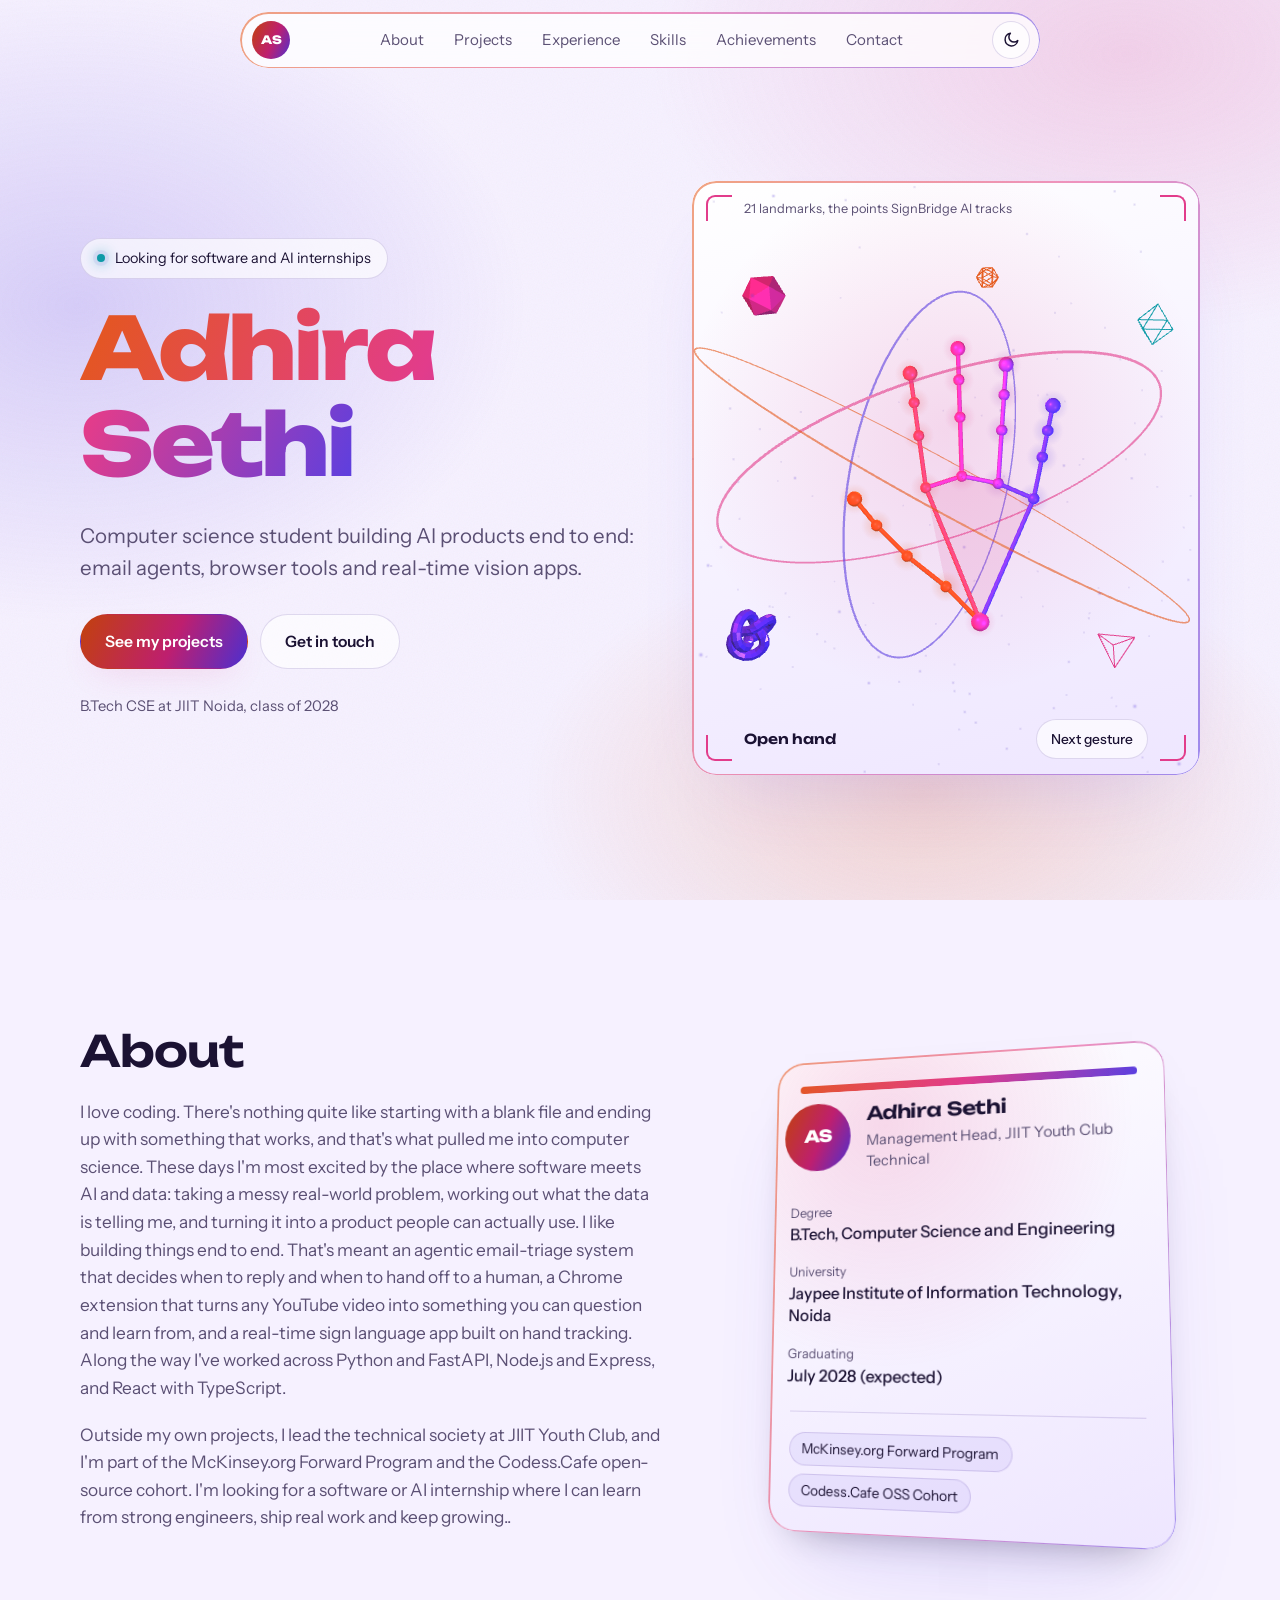
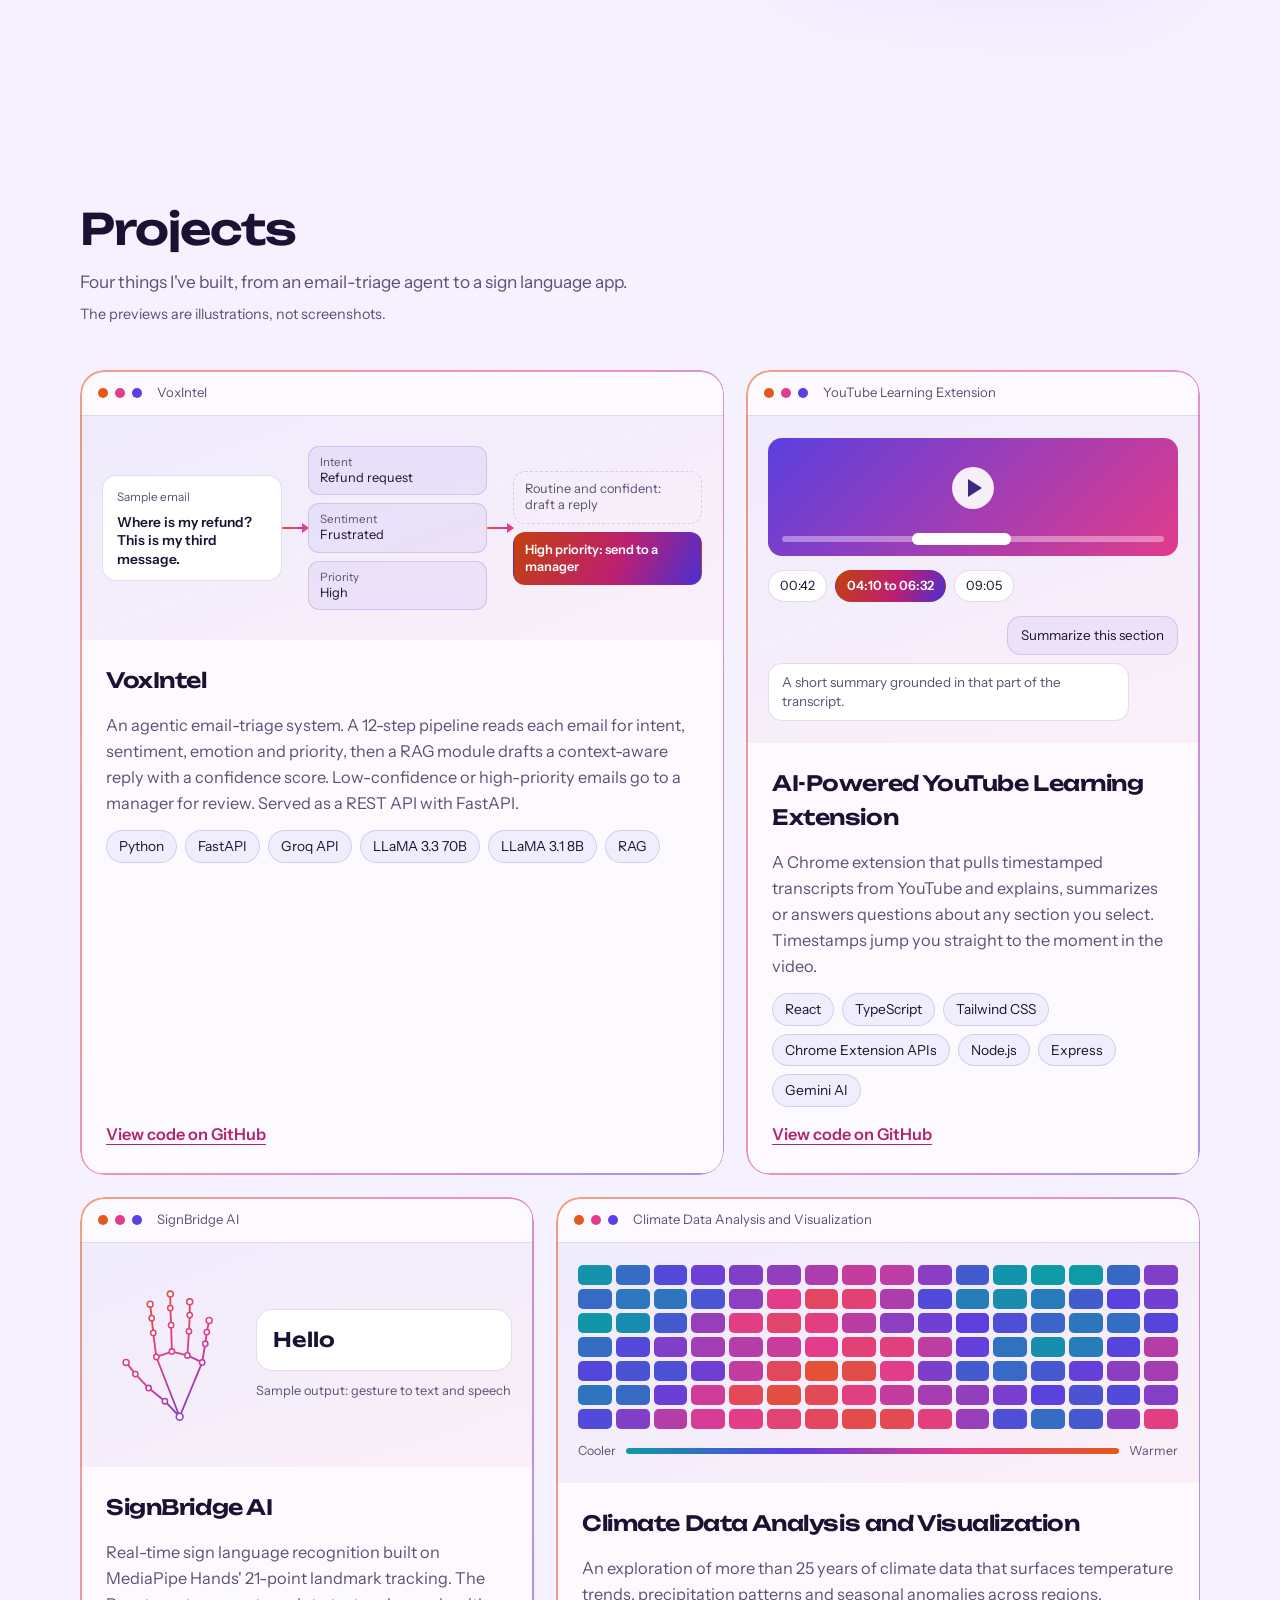
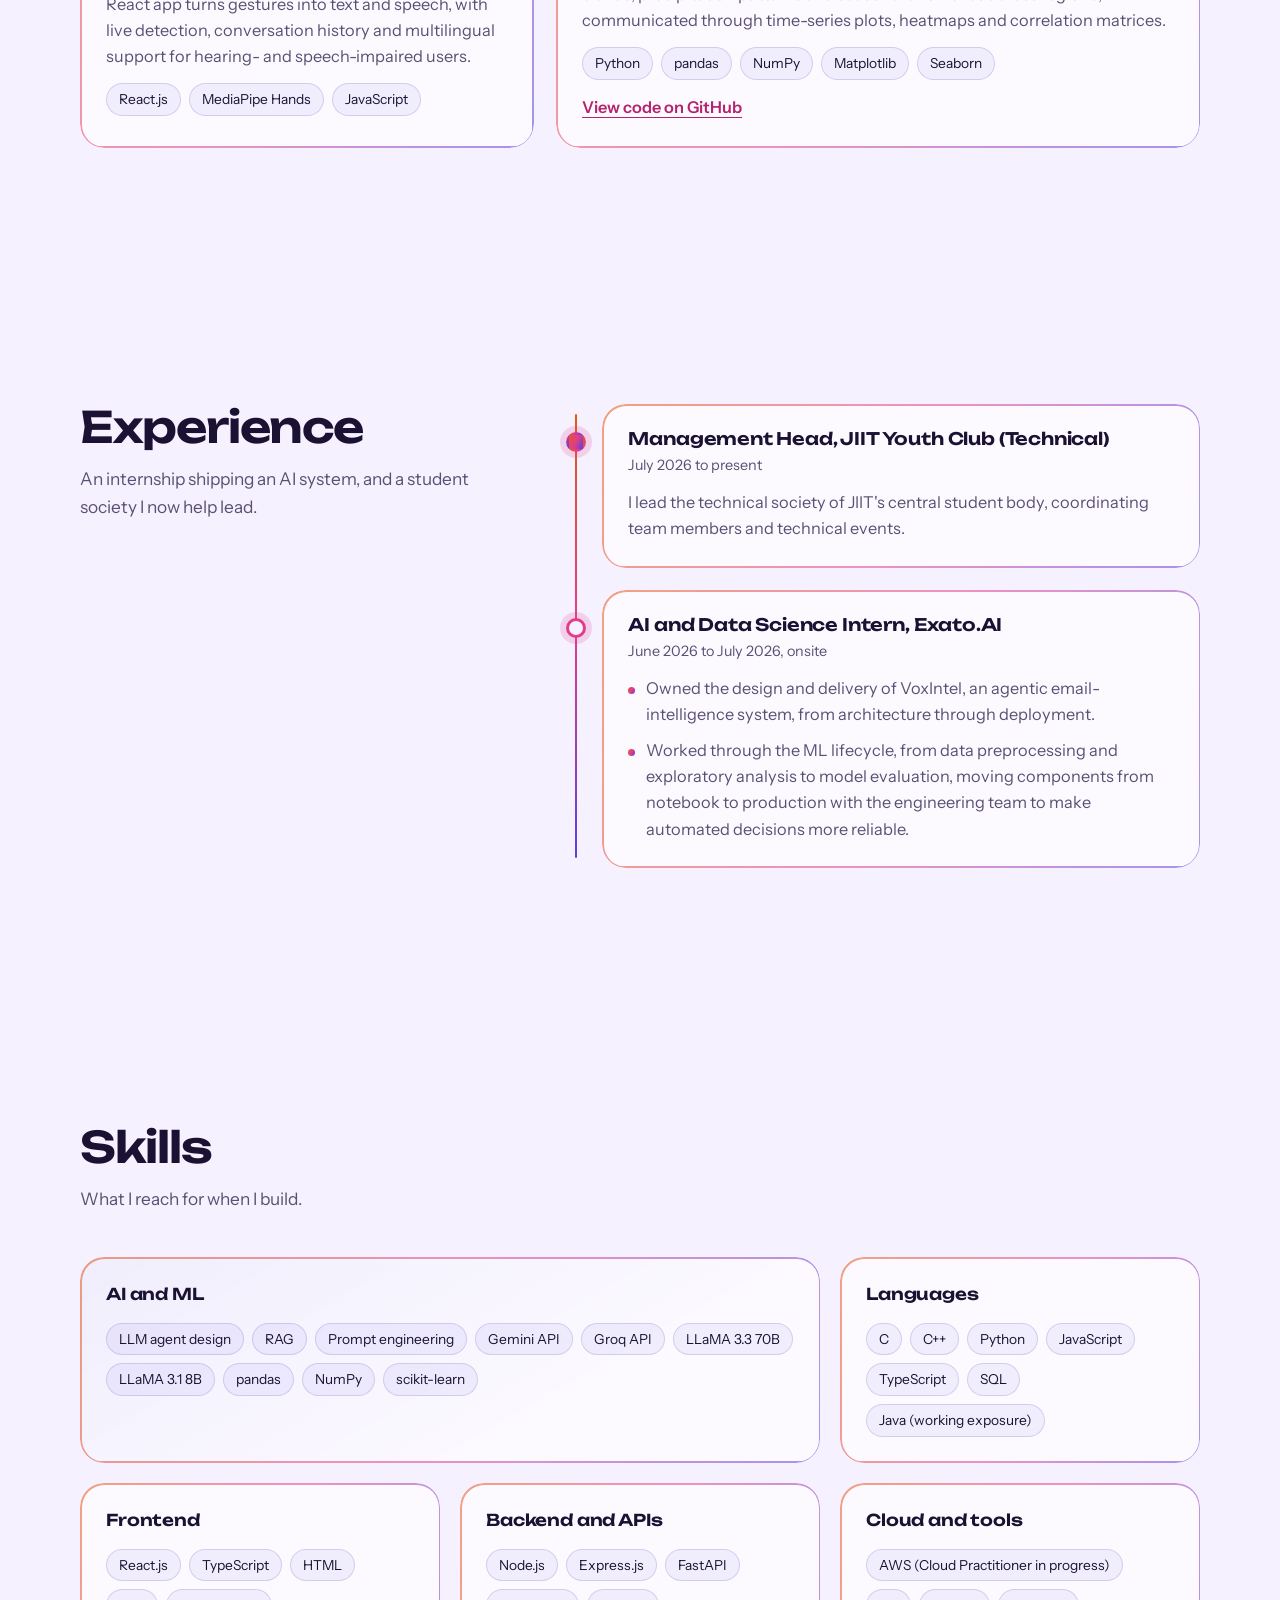
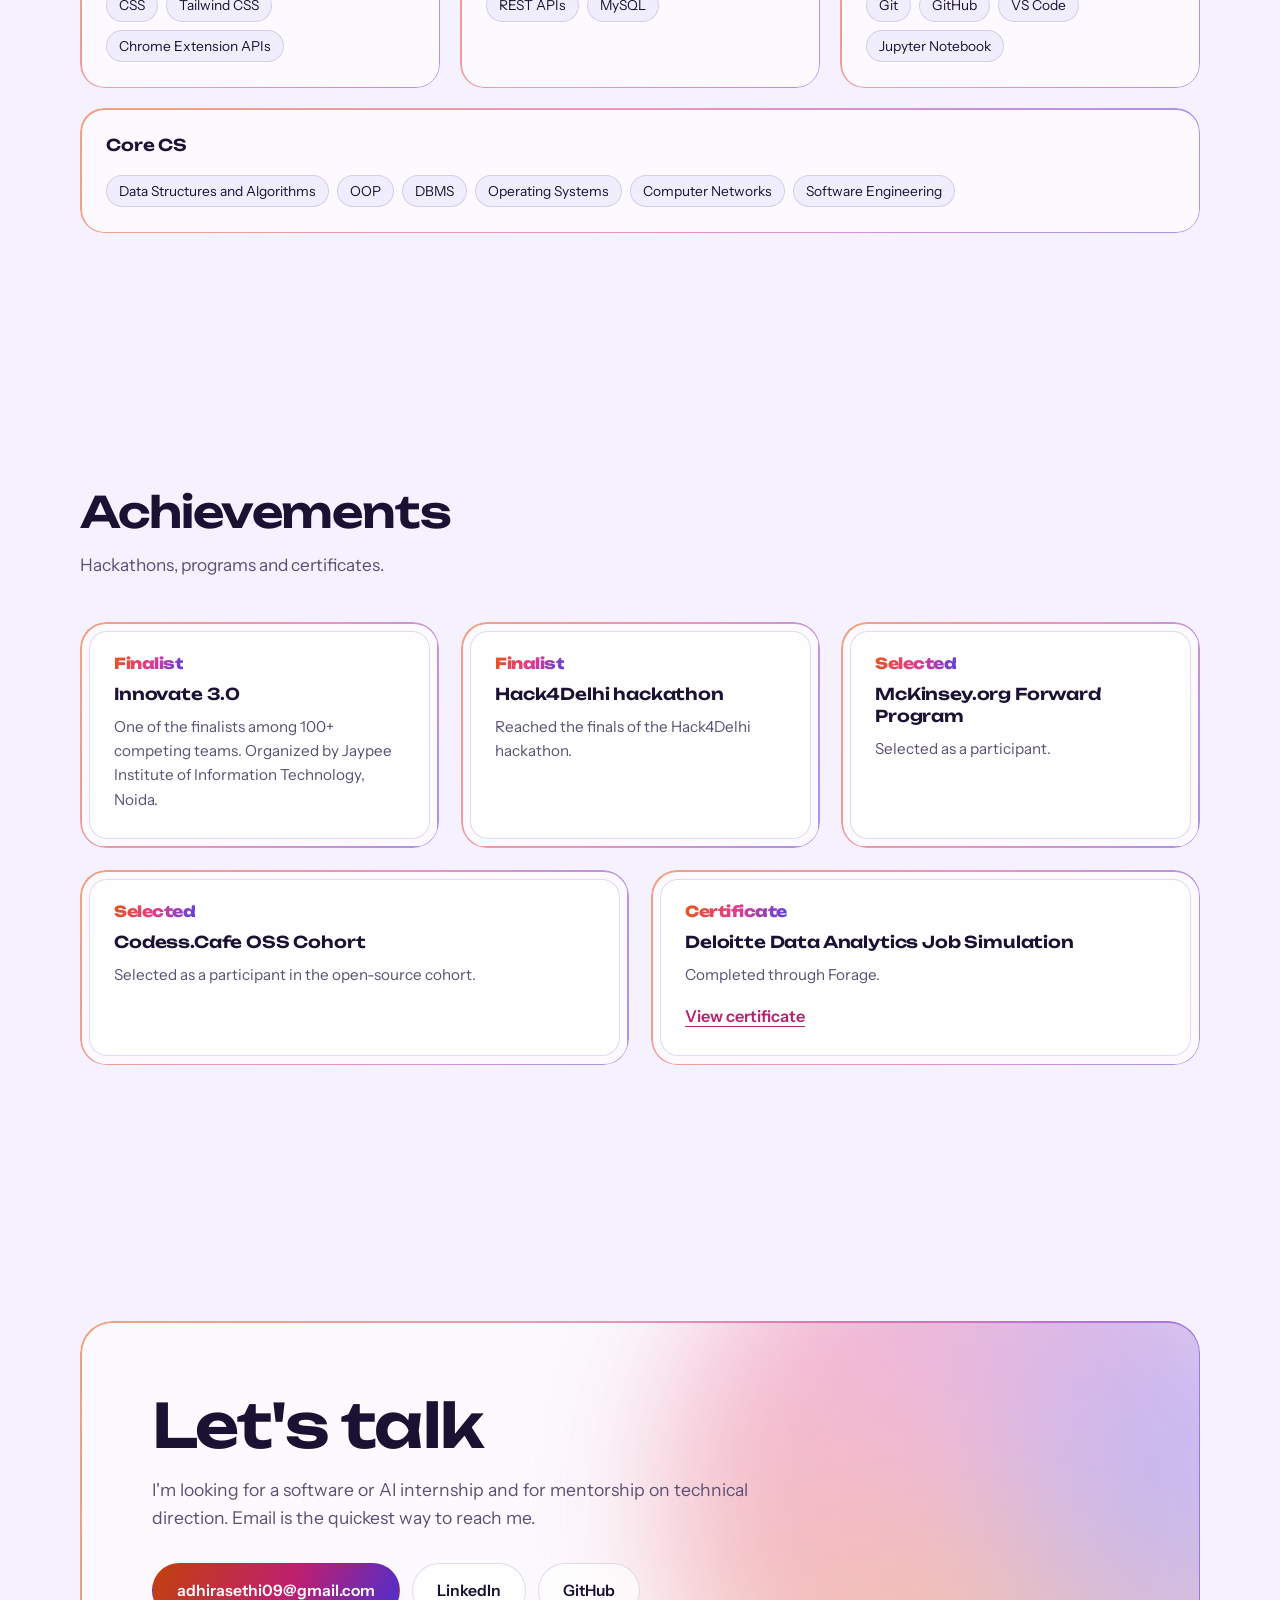
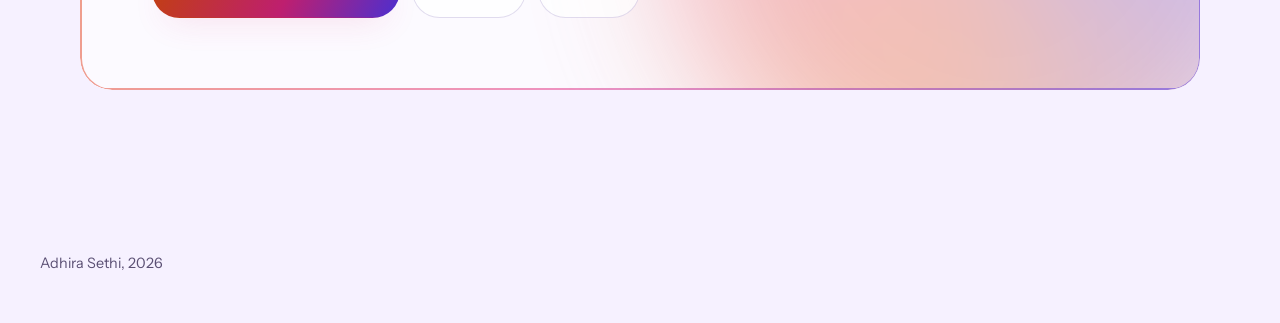
==== index.html @ fa918a20 "Update portfolio website" ====
<!doctype html>
<html lang="en">
<head>
<meta charset="utf-8">
<meta name="viewport" content="width=device-width, initial-scale=1, viewport-fit=cover">
<title>Adhira Sethi | AI and software projects</title>
<meta name="description" content="Adhira Sethi is a computer science student at JIIT Noida who builds AI products end to end: email agents, browser tools and real-time vision apps.">
<link rel="preconnect" href="https://fonts.googleapis.com">
<link rel="preconnect" href="https://fonts.gstatic.com" crossorigin>
<link href="https://fonts.googleapis.com/css2?family=Instrument+Sans:wght@400;500;600&family=Unbounded:wght@400;600;800&display=swap" rel="stylesheet">
<style>
:root{
  color-scheme: light;
  --bg:#F6F1FF; --panel:rgba(255,255,255,.66); --panel-solid:#FFFFFF; --line:rgba(70,40,150,.16);
  --text:#1B1233; --dim:#5B5074;
  --g1:#E4581A; --g2:#E23C8B; --g3:#5B3FE0; --cool:#0E9AA7;
  --link:#B4236E; --focus:#5B3FE0; --chip-bg:rgba(91,63,224,.07); --nav-bg:rgba(255,255,255,.74);
  --btn-grad:linear-gradient(115deg,#C2410C,#BE1F6F 55%,#4C2FD0); --on-btn:#FFFFFF;
  --glow1:rgba(228,88,26,.20); --glow2:rgba(226,60,139,.18); --glow3:rgba(91,63,224,.20);
  --stage-a:rgba(226,60,139,.16); --stage-b:#FFFFFF; --stage-c:#EEE6FF;
  --viz-bg:linear-gradient(160deg,rgba(91,63,224,.08),rgba(226,60,139,.06));
  --sheen:rgba(226,60,139,.18); --grain:.05;
  --grad:linear-gradient(115deg,var(--g1),var(--g2) 50%,var(--g3));
  box-sizing:border-box;
  padding-top:env(safe-area-inset-top,0px);
  padding-bottom:env(safe-area-inset-bottom,0px);
}
@media (prefers-color-scheme: dark){
  :root:not([data-theme="light"]){
    color-scheme: dark;
    --bg:#0E0920; --panel:rgba(255,255,255,.055); --panel-solid:#1A1233; --line:rgba(255,255,255,.15);
    --text:#F5F1FF; --dim:#B8AED6;
    --g1:#FFB287; --g2:#FF5FA2; --g3:#8F73FF; --cool:#4FE3E0;
    --link:#FF8DBB; --focus:#4FE3E0; --chip-bg:rgba(255,255,255,.07); --nav-bg:rgba(20,13,44,.72);
    --btn-grad:linear-gradient(115deg,#FFB287,#FF5FA2 55%,#8F73FF); --on-btn:#1A0F33;
    --glow1:rgba(255,178,135,.16); --glow2:rgba(255,95,162,.20); --glow3:rgba(143,115,255,.26);
    --stage-a:rgba(143,115,255,.28); --stage-b:#1D1342; --stage-c:#0F0A26;
    --viz-bg:linear-gradient(160deg,rgba(143,115,255,.16),rgba(255,95,162,.08));
    --sheen:rgba(255,255,255,.18); --grain:.07;
  }
}
:root[data-theme="dark"]{
  color-scheme: dark;
  --bg:#0E0920; --panel:rgba(255,255,255,.055); --panel-solid:#1A1233; --line:rgba(255,255,255,.15);
  --text:#F5F1FF; --dim:#B8AED6;
  --g1:#FFB287; --g2:#FF5FA2; --g3:#8F73FF; --cool:#4FE3E0;
  --link:#FF8DBB; --focus:#4FE3E0; --chip-bg:rgba(255,255,255,.07); --nav-bg:rgba(20,13,44,.72);
  --btn-grad:linear-gradient(115deg,#FFB287,#FF5FA2 55%,#8F73FF); --on-btn:#1A0F33;
  --glow1:rgba(255,178,135,.16); --glow2:rgba(255,95,162,.20); --glow3:rgba(143,115,255,.26);
  --stage-a:rgba(143,115,255,.28); --stage-b:#1D1342; --stage-c:#0F0A26;
  --viz-bg:linear-gradient(160deg,rgba(143,115,255,.16),rgba(255,95,162,.08));
  --sheen:rgba(255,255,255,.18); --grain:.07;
}

*,*::before,*::after{box-sizing:border-box}
html{scroll-behavior:smooth;scroll-padding-top:env(safe-area-inset-top,0px);-webkit-text-size-adjust:100%}
body{margin:0;background:var(--bg);color:var(--text);font-family:"Instrument Sans",system-ui,-apple-system,"Segoe UI",Roboto,sans-serif;font-size:1.02rem;line-height:1.6;-webkit-font-smoothing:antialiased;overflow-x:hidden}
a{color:inherit}
img,svg,canvas{max-width:100%}
h1,h2,h3,p,ul,ol,dl,dd,figure{margin:0}
ul,ol{padding:0;list-style:none}
:focus-visible{outline:2px solid var(--focus);outline-offset:3px;border-radius:6px}
button{font:inherit;color:inherit}

/* atmosphere */
.aurora{position:fixed;inset:0;z-index:-2;pointer-events:none;
  background:
    radial-gradient(60vw 50vh at 88% 6%,var(--glow2),transparent 62%),
    radial-gradient(55vw 55vh at 6% 34%,var(--glow3),transparent 64%),
    radial-gradient(50vw 45vh at 72% 88%,var(--glow1),transparent 62%)}
.grain{position:fixed;inset:0;z-index:-1;pointer-events:none;opacity:var(--grain);
  background-image:url("data:image/svg+xml;utf8,<svg xmlns='http://www.w3.org/2000/svg' width='160' height='160'><filter id='n'><feTurbulence type='fractalNoise' baseFrequency='.8' numOctaves='2' stitchTiles='stitch'/></filter><rect width='100%' height='100%' filter='url(%23n)'/></svg>")}

.wrap{width:100%;max-width:1200px;margin-inline:auto;padding-inline:clamp(20px,4vw,40px)}
.section{padding-block:clamp(72px,10vw,132px);scroll-margin-top:84px}
.h2{font-family:"Unbounded",system-ui,sans-serif;font-weight:600;font-size:clamp(1.8rem,3.8vw,2.7rem);line-height:1.1;letter-spacing:-.025em}
.section-intro{color:var(--dim);font-size:1.08rem;max-width:56ch;margin-top:14px}
.section-note{color:var(--dim);font-size:.9rem;margin-top:8px}

/* frames */
.frame{position:relative;border-radius:24px;background:var(--panel)}
.frame::before{content:"";position:absolute;inset:0;border-radius:inherit;padding:1.5px;background:var(--grad);opacity:.55;pointer-events:none;z-index:3;
  -webkit-mask:linear-gradient(#000 0 0) content-box,linear-gradient(#000 0 0);-webkit-mask-composite:xor;
  mask:linear-gradient(#000 0 0) content-box,linear-gradient(#000 0 0);mask-composite:exclude;transition:opacity .25s}
.frame:hover::before{opacity:1}
.tilt{transform:perspective(1100px) rotateX(var(--rx,0deg)) rotateY(var(--ry,0deg));transition:transform .25s ease-out}

/* nav */
.nav-wrap{position:fixed;top:0;left:0;right:0;z-index:50;padding:calc(env(safe-area-inset-top,0px) + 12px) 14px 0;display:flex;justify-content:center;pointer-events:none}
.nav{pointer-events:auto;display:flex;align-items:center;justify-content:space-between;gap:10px;width:100%;max-width:800px;padding:8px 10px 8px 12px;border-radius:999px;background:var(--nav-bg);-webkit-backdrop-filter:blur(16px);backdrop-filter:blur(16px)}
.brand{display:inline-flex;text-decoration:none}
.mark{display:grid;place-items:center;width:38px;height:38px;border-radius:50%;background:var(--btn-grad);color:var(--on-btn);font-family:"Unbounded",system-ui,sans-serif;font-weight:800;font-size:.72rem}
.links{display:flex;gap:2px}
.links a{display:block;padding:8px 14px;border-radius:999px;text-decoration:none;font-size:.94rem;color:var(--dim);transition:background .2s,color .2s}
.links a:hover{background:var(--chip-bg);color:var(--text)}
.nav-actions{display:flex;gap:6px}
.icon-btn{display:grid;place-items:center;width:38px;height:38px;border-radius:50%;border:1px solid var(--line);background:var(--panel);cursor:pointer;transition:border-color .2s}
.icon-btn:hover{border-color:var(--g2)}
.icon-btn svg{width:18px;height:18px}
.menu{display:none}

/* buttons and chips */
.btn{display:inline-flex;align-items:center;justify-content:center;gap:8px;padding:14px 24px;border-radius:999px;font-weight:600;font-size:.98rem;text-decoration:none;border:1px solid transparent;transition:transform .2s,box-shadow .2s,border-color .2s}
.btn.primary{background:var(--btn-grad);color:var(--on-btn);box-shadow:0 14px 34px -14px var(--glow2)}
.btn.primary:hover{transform:translateY(-2px);box-shadow:0 18px 38px -12px var(--glow2)}
.btn.ghost{border-color:var(--line);background:var(--panel);color:var(--text)}
.btn.ghost:hover{border-color:var(--g2)}
.chips{display:flex;flex-wrap:wrap;gap:8px}
.chips li{padding:6px 12px;border:1px solid var(--line);border-radius:999px;background:var(--chip-bg);font-size:.86rem;line-height:1.35}
.link{color:var(--link);font-weight:600;text-underline-offset:4px}

/* hero */
.hero{min-height:100svh;display:flex;align-items:center;padding-top:112px;padding-bottom:56px}
.hero-grid{display:grid;grid-template-columns:minmax(0,1.05fr) minmax(0,.95fr);gap:clamp(28px,4vw,64px);align-items:center}
.status{display:inline-flex;align-items:center;gap:10px;padding:8px 16px;border:1px solid var(--line);border-radius:999px;background:var(--panel);font-size:.9rem}
.status .dot{width:8px;height:8px;border-radius:50%;background:var(--cool);box-shadow:0 0 0 4px var(--chip-bg),0 0 14px var(--cool)}
.name{margin:26px 0 22px;font-family:"Unbounded",system-ui,sans-serif;font-weight:800;font-size:clamp(3rem,8.5vw,5.4rem);line-height:1;letter-spacing:-.035em}
.name .line{display:block;overflow:hidden;padding-bottom:.12em}
.name .line>span{display:inline-block;background:var(--grad);background-size:200% 100%;-webkit-background-clip:text;background-clip:text;color:transparent;-webkit-text-fill-color:transparent;animation:rise .95s cubic-bezier(.2,.8,.2,1) both}
.name .line:nth-child(1)>span{background-position:0 0}
.name .line:nth-child(2)>span{background-position:100% 0;animation-delay:.12s}
.lede{max-width:44ch;color:var(--dim);font-size:clamp(1.06rem,1.6vw,1.28rem);line-height:1.55}
.cta{display:flex;flex-wrap:wrap;gap:12px;margin-top:30px}
.hero-fact{margin-top:26px;color:var(--dim);font-size:.92rem}
.enter{animation:enter .8s cubic-bezier(.2,.8,.2,1) both;animation-delay:var(--d,0s)}
@keyframes rise{from{transform:translateY(105%)}}
@keyframes enter{from{opacity:0;transform:translateY(16px)}}
@keyframes fade{from{opacity:0}}

.viewfinder{animation:fade 1s ease both;animation-delay:.35s}
.stage{position:relative;height:clamp(400px,66vh,640px);border-radius:24px;overflow:hidden;
  background:radial-gradient(circle at 50% 42%,var(--stage-a),transparent 62%),linear-gradient(165deg,var(--stage-b),var(--stage-c));box-shadow:0 40px 80px -40px var(--glow3)}
.stage canvas{position:absolute;inset:0;width:100%;height:100%;display:block}
.fallback{display:none}
.stage.no-webgl canvas{display:none}
.stage.no-webgl .fallback{display:block;position:absolute;inset:20%;border-radius:50%;background:conic-gradient(from 210deg,var(--g1),var(--g2),var(--g3),var(--g1));filter:blur(28px);opacity:.6}
.corner{position:absolute;width:26px;height:26px;border:0 solid var(--g2);pointer-events:none;z-index:2}
.corner.tl{top:14px;left:14px;border-top-width:2px;border-left-width:2px;border-top-left-radius:9px}
.corner.tr{top:14px;right:14px;border-top-width:2px;border-right-width:2px;border-top-right-radius:9px}
.corner.bl{bottom:14px;left:14px;border-bottom-width:2px;border-left-width:2px;border-bottom-left-radius:9px}
.corner.br{bottom:14px;right:14px;border-bottom-width:2px;border-right-width:2px;border-bottom-right-radius:9px}
.hud-top{position:absolute;top:18px;left:52px;right:52px;z-index:2;font-size:.8rem;color:var(--dim)}
.hud{position:absolute;left:52px;right:52px;bottom:16px;z-index:2;display:flex;align-items:center;justify-content:space-between;gap:12px}
.pose{font-family:"Unbounded",system-ui,sans-serif;font-weight:600;font-size:.86rem}
.mini-btn{padding:8px 14px;border-radius:999px;border:1px solid var(--line);background:var(--panel);cursor:pointer;font-size:.86rem;font-weight:500;transition:border-color .2s}
.mini-btn:hover{border-color:var(--g2)}

/* about */
.about-grid{display:grid;grid-template-columns:minmax(0,1.1fr) minmax(0,.9fr);gap:clamp(32px,5vw,80px);align-items:center}
.prose{margin-top:22px}
.prose p{color:var(--dim);font-size:1.08rem;max-width:58ch;margin-bottom:1.1em}
.idcard-wrap{display:flex;justify-content:center;perspective:1200px}
.idcard{--rx:4deg;--ry:-8deg;width:100%;max-width:400px;padding:26px 26px 28px;border-radius:28px;transform-style:preserve-3d;
  background:linear-gradient(160deg,var(--panel-solid),var(--stage-c));box-shadow:0 50px 90px -40px var(--glow3),0 20px 40px -30px rgba(0,0,0,.5)}
.idcard .sheen{position:absolute;inset:0;border-radius:inherit;pointer-events:none;background:radial-gradient(circle at var(--mx,30%) var(--my,15%),var(--sheen),transparent 50%)}
.id-band{height:8px;border-radius:8px;background:var(--grad);margin-bottom:24px}
.id-top{display:flex;align-items:center;gap:16px;transform:translateZ(34px)}
.id-mark{display:grid;place-items:center;flex:none;width:68px;height:68px;border-radius:50%;background:var(--btn-grad);color:var(--on-btn);font-family:"Unbounded",system-ui,sans-serif;font-weight:800;font-size:1.05rem}
.id-name{font-family:"Unbounded",system-ui,sans-serif;font-weight:600;font-size:1.15rem;letter-spacing:-.01em}
.id-role{color:var(--dim);font-size:.9rem;line-height:1.4;margin-top:2px}
.id-list{margin-top:26px;display:grid;gap:16px;transform:translateZ(18px)}
.id-list dt{color:var(--dim);font-size:.82rem}
.id-list dd{font-weight:500;line-height:1.4}
.id-programs{margin-top:24px;padding-top:20px;border-top:1px solid var(--line);transform:translateZ(10px)}

/* projects */
.bento{display:grid;grid-template-columns:repeat(12,minmax(0,1fr));gap:22px;margin-top:44px}
.proj{grid-column:span var(--span,6);display:flex;flex-direction:column;overflow:hidden}
.chrome{display:flex;align-items:center;gap:7px;padding:12px 18px;border-bottom:1px solid var(--line)}
.chrome i{width:10px;height:10px;border-radius:50%}
.chrome i:nth-child(1){background:var(--g1)}
.chrome i:nth-child(2){background:var(--g2)}
.chrome i:nth-child(3){background:var(--g3)}
.chrome-title{margin-left:8px;font-size:.82rem;color:var(--dim)}
.viz{display:grid;align-items:center;min-height:224px;padding:22px;background:var(--viz-bg)}
.proj-body{display:flex;flex-direction:column;gap:14px;padding:24px 26px 28px;flex:1}
.proj-body h3{font-family:"Unbounded",system-ui,sans-serif;font-weight:600;font-size:1.32rem;letter-spacing:-.02em}
.proj-body p{color:var(--dim)}
.proj-body .link{margin-top:auto}

.vox{grid-template-columns:minmax(0,1fr) 26px minmax(0,1fr) 26px minmax(0,1.05fr);align-items:center}
.col{display:grid;gap:8px}
.mail{padding:12px 14px;border:1px solid var(--line);border-radius:14px;background:var(--panel-solid)}
.mail small{display:block;color:var(--dim);font-size:.74rem;margin-bottom:6px}
.mail b{display:block;font-size:.86rem;font-weight:600;line-height:1.35}
.step{padding:8px 11px;border:1px solid var(--line);border-radius:11px;background:var(--chip-bg);font-size:.8rem;line-height:1.3}
.step span{display:block;color:var(--dim);font-size:.72rem}
.out{padding:9px 11px;border-radius:12px;border:1px dashed var(--line);font-size:.8rem;line-height:1.3;color:var(--dim)}
.out.on{border:1px solid transparent;background:var(--btn-grad);color:var(--on-btn);font-weight:600}
.arrow{height:2px;background:var(--grad);position:relative;border-radius:2px}
.arrow::after{content:"";position:absolute;right:-1px;top:-4px;border:5px solid transparent;border-left:7px solid var(--g2);border-right:0}

.yt{gap:14px}
.player{position:relative;height:118px;border-radius:14px;background:linear-gradient(135deg,var(--g3),var(--g2));overflow:hidden}
.play{position:absolute;left:50%;top:42%;width:42px;height:42px;margin:-21px 0 0 -21px;border-radius:50%;background:rgba(255,255,255,.92)}
.play::after{content:"";position:absolute;left:16px;top:12px;border:9px solid transparent;border-left:14px solid #3A2A80;border-right:0}
.timeline-bar{position:absolute;left:14px;right:14px;bottom:14px;height:6px;border-radius:9px;background:rgba(255,255,255,.38)}
.timeline-bar span{position:absolute;top:-3px;bottom:-3px;left:34%;width:26%;border-radius:9px;background:#fff}
.stamps{display:flex;flex-wrap:wrap;gap:8px}
.stamps li{padding:5px 11px;border:1px solid var(--line);border-radius:999px;font-size:.8rem;background:var(--panel-solid)}
.stamps li.on{border-color:transparent;background:var(--btn-grad);color:var(--on-btn);font-weight:600}
.bubbles{display:grid;gap:8px}
.bubble{padding:9px 13px;border-radius:14px;font-size:.84rem;line-height:1.4;max-width:88%}
.bubble.q{justify-self:end;background:var(--chip-bg);border:1px solid var(--line)}
.bubble.a{background:var(--panel-solid);border:1px solid var(--line);color:var(--dim)}

.sign{grid-template-columns:auto minmax(0,1fr);gap:22px}
.hand-svg{width:132px;height:auto;display:block}
.hand-svg .pt{fill:var(--panel-solid);stroke:url(#hg);stroke-width:2}
.hand-svg .bone{stroke:url(#hg);stroke-width:2.4;stroke-linecap:round;stroke-linejoin:round;fill:none}
.signout{display:grid;gap:10px}
.signout .say{padding:14px 16px;border-radius:16px;background:var(--panel-solid);border:1px solid var(--line);font-family:"Unbounded",system-ui,sans-serif;font-weight:600;font-size:1.25rem}
.signout small{color:var(--dim);font-size:.8rem}

.climate{gap:12px}
.heat{display:grid;grid-template-columns:repeat(16,minmax(0,1fr));gap:4px}
.heat i{height:20px;border-radius:5px}
.legend{display:flex;align-items:center;gap:10px;color:var(--dim);font-size:.78rem}
.legend b{flex:1;height:6px;border-radius:6px;background:linear-gradient(90deg,var(--cool),var(--g3),var(--g2),var(--g1))}

/* experience */
.exp-grid{display:grid;grid-template-columns:minmax(0,.8fr) minmax(0,1.2fr);gap:clamp(32px,5vw,80px);align-items:start}
.timeline{position:relative;display:grid;gap:22px;padding-left:36px}
.timeline::before{content:"";position:absolute;left:9px;top:10px;bottom:10px;width:2px;border-radius:2px;background:linear-gradient(var(--g1),var(--g2),var(--g3))}
.tl-item{position:relative;padding:24px 26px 26px}
.tl-item::after{content:"";position:absolute;left:-36px;top:28px;width:20px;height:20px;border-radius:50%;background:var(--bg);border:3px solid var(--g2);box-shadow:0 0 0 6px var(--glow2)}
.tl-item.now::after{background:var(--grad);border-color:transparent}
.tl-item h3{font-family:"Unbounded",system-ui,sans-serif;font-weight:600;font-size:1.08rem;line-height:1.3;letter-spacing:-.01em}
.tl-meta{color:var(--dim);font-size:.9rem;margin:4px 0 12px}
.tl-item ul{display:grid;gap:10px;color:var(--dim)}
.tl-item li{position:relative;padding-left:18px}
.tl-item li::before{content:"";position:absolute;left:0;top:.72em;width:7px;height:7px;border-radius:50%;background:var(--grad)}
.tl-item p.desc{color:var(--dim)}

/* skills */
.skills{display:grid;grid-template-columns:repeat(6,minmax(0,1fr));gap:20px;margin-top:44px}
.skill{grid-column:span var(--span,2);padding:24px 26px 26px}
.skill.lead{background:linear-gradient(150deg,var(--chip-bg),transparent 70%),var(--panel)}
.skill h3{font-family:"Unbounded",system-ui,sans-serif;font-weight:600;font-size:1.02rem;letter-spacing:-.01em;margin-bottom:16px}

/* achievements */
.wall{display:grid;grid-template-columns:repeat(6,minmax(0,1fr));gap:22px;margin-top:44px}
.plaque{grid-column:span var(--span,2);padding:9px;border-radius:26px}
.mat{height:100%;padding:24px 24px 26px;border:1px solid var(--line);border-radius:18px;background:var(--panel);display:flex;flex-direction:column;gap:10px}
.kind{font-family:"Unbounded",system-ui,sans-serif;font-weight:800;font-size:1.7rem;letter-spacing:-.03em;line-height:1.1;background:var(--grad);-webkit-background-clip:text;background-clip:text;color:transparent;-webkit-text-fill-color:transparent;width:fit-content}
.mat h3{font-family:"Unbounded",system-ui,sans-serif;font-weight:600;font-size:1.02rem;line-height:1.35;letter-spacing:-.01em}
.mat p{color:var(--dim);font-size:.95rem}
.mat .link{margin-top:auto;padding-top:6px}

/* contact */
.contact{position:relative;overflow:hidden;padding:clamp(32px,6vw,72px);border-radius:32px}
.contact::after{content:"";position:absolute;right:-12%;bottom:-40%;width:60%;aspect-ratio:1;border-radius:50%;background:conic-gradient(from 200deg,var(--g1),var(--g2),var(--g3),var(--g1));filter:blur(70px);opacity:.35;pointer-events:none}
.contact>*{position:relative;z-index:1}
.contact .h2{font-size:clamp(2rem,5.4vw,3.8rem)}
.contact p{color:var(--dim);font-size:1.1rem;max-width:50ch;margin-top:16px}
.contact .cta{margin-top:30px}
.foot{padding:34px 0 48px;color:var(--dim);font-size:.9rem}

/* responsive */
@media (max-width:1000px){
  .hero{padding-top:104px}
  .hero-grid,.about-grid,.exp-grid{grid-template-columns:minmax(0,1fr)}
  .stage{height:clamp(380px,56vh,500px)}
  .proj{grid-column:1/-1}
  .skill,.plaque{grid-column:span 3}
  .skill.wide{grid-column:1/-1}
}
@media (max-width:720px){
  .menu{display:grid}
  .links{position:absolute;top:calc(100% + 10px);left:0;right:0;flex-direction:column;gap:2px;padding:10px;border-radius:22px;background:var(--panel-solid);border:1px solid var(--line);display:none}
  .links.open{display:flex}
  .links a{padding:12px 16px}
  .vox{grid-template-columns:minmax(0,1fr);gap:10px}
  .vox .arrow{display:none}
  .sign{grid-template-columns:minmax(0,1fr);justify-items:start}
  .skill,.plaque{grid-column:1/-1}
  .hud,.hud-top{left:46px;right:46px}
}

@media (prefers-reduced-motion:reduce){
  *,*::before,*::after{animation:none!important;transition:none!important}
  html{scroll-behavior:auto}
}
</style>
</head>
<body>
<div class="aurora" aria-hidden="true"></div>
<div class="grain" aria-hidden="true"></div>

<header class="nav-wrap">
  <nav class="nav frame" aria-label="Primary">
    <a class="brand" href="#top" aria-label="Adhira Sethi, back to top"><span class="mark">AS</span></a>
    <ul class="links" id="links">
      <li><a href="#about">About</a></li>
      <li><a href="#projects">Projects</a></li>
      <li><a href="#experience">Experience</a></li>
      <li><a href="#skills">Skills</a></li>
      <li><a href="#achievements">Achievements</a></li>
      <li><a href="#contact">Contact</a></li>
    </ul>
    <div class="nav-actions">
      <button class="icon-btn" id="theme" type="button" aria-label="Switch theme"></button>
      <button class="icon-btn menu" id="menu" type="button" aria-expanded="false" aria-controls="links" aria-label="Open menu">
        <svg viewBox="0 0 24 24" fill="none" stroke="currentColor" stroke-width="2" stroke-linecap="round" aria-hidden="true"><path d="M4 7h16M4 12h16M4 17h16"/></svg>
      </button>
    </div>
  </nav>
</header>

<main id="top">
  <section class="hero" aria-label="Introduction">
    <div class="wrap hero-grid">
      <div class="hero-copy">
        <p class="status enter" style="--d:.05s"><span class="dot" aria-hidden="true"></span>Looking for software and AI internships</p>
        <h1 class="name" aria-label="Adhira Sethi">
          <span class="line" aria-hidden="true"><span>Adhira</span></span>
          <span class="line" aria-hidden="true"><span>Sethi</span></span>
        </h1>
        <p class="lede enter" style="--d:.55s">Computer science student building AI products end to end: email agents, browser tools and real-time vision apps.</p>
        <div class="cta enter" style="--d:.7s">
          <a class="btn primary" href="#projects">See my projects</a>
          <a class="btn ghost" href="#contact">Get in touch</a>
        </div>
        <p class="hero-fact enter" style="--d:.85s">B.Tech CSE at JIIT Noida, class of 2028</p>
      </div>

      <figure class="viewfinder frame">
        <div class="stage" id="stage" role="img" aria-label="Animated 3D hand made of 21 tracking points, cycling through hand gestures">
          <canvas id="scene"></canvas>
          <div class="fallback" aria-hidden="true"></div>
        </div>
        <span class="corner tl" aria-hidden="true"></span><span class="corner tr" aria-hidden="true"></span>
        <span class="corner bl" aria-hidden="true"></span><span class="corner br" aria-hidden="true"></span>
        <p class="hud-top" aria-hidden="true">21 landmarks, the points SignBridge AI tracks</p>
        <div class="hud">
          <span class="pose" id="poseName" aria-hidden="true">Open hand</span>
          <button class="mini-btn" id="nextPose" type="button" aria-label="Show the next hand gesture">Next gesture</button>
        </div>
      </figure>
    </div>
  </section>

  <section class="section" id="about" aria-labelledby="about-h">
    <div class="wrap about-grid">
      <div>
        <h2 class="h2" id="about-h">About</h2>
        <div class="prose">
          <p>I love coding. There's nothing quite like starting with a blank file and ending up with something that works, and that's what pulled me into computer science. These days I'm most excited by the place where software meets AI and data: taking a messy real-world problem, working out what the data is telling me, and turning it into a product people can actually use.

I like building things end to end. That's meant an agentic email-triage system that decides when to reply and when to hand off to a human, a Chrome extension that turns any YouTube video into something you can question and learn from, and a real-time sign language app built on hand tracking. Along the way I've worked across Python and FastAPI, Node.js and Express, and React with TypeScript.</p>

<p>Outside my own projects, I lead the technical society at JIIT Youth Club, and I'm part of the McKinsey.org Forward Program and the Codess.Cafe open-source cohort. I'm looking for a software or AI internship where I can learn from strong engineers, ship real work and keep growing..</p>
        </div>
      </div>
      <div class="idcard-wrap">
        <article class="idcard frame tilt" data-tilt="10">
          <div class="sheen" aria-hidden="true"></div>
          <div class="id-band" aria-hidden="true"></div>
          <div class="id-top">
            <span class="id-mark" aria-hidden="true">AS</span>
            <div>
              <p class="id-name">Adhira Sethi</p>
              <p class="id-role">Management Head, JIIT Youth Club Technical</p>
            </div>
          </div>
          <dl class="id-list">
            <div><dt>Degree</dt><dd>B.Tech, Computer Science and Engineering</dd></div>
            <div><dt>University</dt><dd>Jaypee Institute of Information Technology, Noida</dd></div>
            <div><dt>Graduating</dt><dd>July 2028 (expected)</dd></div>
          </dl>
          <div class="id-programs">
            <ul class="chips">
              <li>McKinsey.org Forward Program</li>
              <li>Codess.Cafe OSS Cohort</li>
            </ul>
          </div>
        </article>
      </div>
    </div>
  </section>

  <section class="section" id="projects" aria-labelledby="projects-h">
    <div class="wrap">
      <h2 class="h2" id="projects-h">Projects</h2>
      <p class="section-intro">Four things I've built, from an email-triage agent to a sign language app.</p>
      <p class="section-note">The previews are illustrations, not screenshots.</p>

      <div class="bento">
        <article class="proj frame tilt" data-tilt="2.5" style="--span:7">
          <div class="chrome"><i></i><i></i><i></i><span class="chrome-title">VoxIntel</span></div>
          <div class="viz vox" aria-hidden="true">
            <div class="col">
              <div class="mail"><small>Sample email</small><b>Where is my refund? This is my third message.</b></div>
            </div>
            <div class="arrow"></div>
            <div class="col">
              <div class="step"><span>Intent</span>Refund request</div>
              <div class="step"><span>Sentiment</span>Frustrated</div>
              <div class="step"><span>Priority</span>High</div>
            </div>
            <div class="arrow"></div>
            <div class="col">
              <div class="out">Routine and confident: draft a reply</div>
              <div class="out on">High priority: send to a manager</div>
            </div>
          </div>
          <div class="proj-body">
            <h3>VoxIntel</h3>
            <p>An agentic email-triage system. A 12-step pipeline reads each email for intent, sentiment, emotion and priority, then a RAG module drafts a context-aware reply with a confidence score. Low-confidence or high-priority emails go to a manager for review. Served as a REST API with FastAPI.</p>
            <ul class="chips"><li>Python</li><li>FastAPI</li><li>Groq API</li><li>LLaMA 3.3 70B</li><li>LLaMA 3.1 8B</li><li>RAG</li></ul>
            <a class="link" href="https://github.com/AdhiraSethi/ai-agent-email-analyzer" target="_blank" rel="noopener">View code on GitHub</a>
          </div>
        </article>

        <article class="proj frame tilt" data-tilt="2.5" style="--span:5">
          <div class="chrome"><i></i><i></i><i></i><span class="chrome-title">YouTube Learning Extension</span></div>
          <div class="viz yt" aria-hidden="true">
            <div class="player"><div class="play"></div><div class="timeline-bar"><span></span></div></div>
            <ul class="stamps"><li>00:42</li><li class="on">04:10 to 06:32</li><li>09:05</li></ul>
            <div class="bubbles">
              <p class="bubble q">Summarize this section</p>
              <p class="bubble a">A short summary grounded in that part of the transcript.</p>
            </div>
          </div>
          <div class="proj-body">
            <h3>AI-Powered YouTube Learning Extension</h3>
            <p>A Chrome extension that pulls timestamped transcripts from YouTube and explains, summarizes or answers questions about any section you select. Timestamps jump you straight to the moment in the video.</p>
            <ul class="chips"><li>React</li><li>TypeScript</li><li>Tailwind CSS</li><li>Chrome Extension APIs</li><li>Node.js</li><li>Express</li><li>Gemini AI</li></ul>
            <a class="link" href="https://github.com/AdhiraSethi/youtube-extension" target="_blank" rel="noopener">View code on GitHub</a>
          </div>
        </article>

        <article class="proj frame tilt" data-tilt="2.5" style="--span:5">
          <div class="chrome"><i></i><i></i><i></i><span class="chrome-title">SignBridge AI</span></div>
          <div class="viz sign" aria-hidden="true">
            <svg class="hand-svg" viewBox="0 0 170 200">
              <defs>
                <linearGradient id="hg" gradientUnits="userSpaceOnUse" x1="20" y1="10" x2="150" y2="190">
                  <stop offset="0" style="stop-color:var(--g1)"/><stop offset=".5" style="stop-color:var(--g2)"/><stop offset="1" style="stop-color:var(--g3)"/>
                </linearGradient>
              </defs>
              <path class="bone" d="M100 180 L81 160 L60 143 L43 125 L31 110"/>
              <path class="bone" d="M100 180 L70 103 L66 72 L64 53 L62 35"/>
              <path class="bone" d="M90 96 L89 62 L88 40 L88 22"/>
              <path class="bone" d="M110 101 L112 70 L113 49 L113 32"/>
              <path class="bone" d="M129 110 L133 86 L135 71 L138 56"/>
              <path class="bone" d="M100 180 L129 110 M70 103 L90 96 L110 101 L129 110"/>
              <circle class="pt" cx="100" cy="180" r="4.4"/>
              <circle class="pt" cx="81" cy="160" r="3.4"/><circle class="pt" cx="60" cy="143" r="3.4"/><circle class="pt" cx="43" cy="125" r="3.4"/><circle class="pt" cx="31" cy="110" r="3.8"/>
              <circle class="pt" cx="70" cy="103" r="3.4"/><circle class="pt" cx="66" cy="72" r="3.4"/><circle class="pt" cx="64" cy="53" r="3.4"/><circle class="pt" cx="62" cy="35" r="3.8"/>
              <circle class="pt" cx="90" cy="96" r="3.4"/><circle class="pt" cx="89" cy="62" r="3.4"/><circle class="pt" cx="88" cy="40" r="3.4"/><circle class="pt" cx="88" cy="22" r="3.8"/>
              <circle class="pt" cx="110" cy="101" r="3.4"/><circle class="pt" cx="112" cy="70" r="3.4"/><circle class="pt" cx="113" cy="49" r="3.4"/><circle class="pt" cx="113" cy="32" r="3.8"/>
              <circle class="pt" cx="129" cy="110" r="3.4"/><circle class="pt" cx="133" cy="86" r="3.4"/><circle class="pt" cx="135" cy="71" r="3.4"/><circle class="pt" cx="138" cy="56" r="3.8"/>
            </svg>
            <div class="signout">
              <p class="say">Hello</p>
              <small>Sample output: gesture to text and speech</small>
            </div>
          </div>
          <div class="proj-body">
            <h3>SignBridge AI</h3>
            <p>Real-time sign language recognition built on MediaPipe Hands' 21-point landmark tracking. The React app turns gestures into text and speech, with live detection, conversation history and multilingual support for hearing- and speech-impaired users.</p>
            <ul class="chips"><li>React.js</li><li>MediaPipe Hands</li><li>JavaScript</li></ul>
          </div>
        </article>

        <article class="proj frame tilt" data-tilt="2.5" style="--span:7">
          <div class="chrome"><i></i><i></i><i></i><span class="chrome-title">Climate Data Analysis and Visualization</span></div>
          <div class="viz climate" aria-hidden="true">
            <div class="heat" id="heat"></div>
            <div class="legend"><span>Cooler</span><b></b><span>Warmer</span></div>
          </div>
          <div class="proj-body">
            <h3>Climate Data Analysis and Visualization</h3>
            <p>An exploration of more than 25 years of climate data that surfaces temperature trends, precipitation patterns and seasonal anomalies across regions, communicated through time-series plots, heatmaps and correlation matrices.</p>
            <ul class="chips"><li>Python</li><li>pandas</li><li>NumPy</li><li>Matplotlib</li><li>Seaborn</li></ul>
            <a class="link" href="https://github.com/AdhiraSethi/Climate-Analysis-EDA" target="_blank" rel="noopener">View code on GitHub</a>
          </div>
        </article>
      </div>
    </div>
  </section>

  <section class="section" id="experience" aria-labelledby="exp-h">
    <div class="wrap exp-grid">
      <div>
        <h2 class="h2" id="exp-h">Experience</h2>
        <p class="section-intro">An internship shipping an AI system, and a student society I now help lead.</p>
      </div>
      <ol class="timeline">
        <li class="tl-item now frame">
          <h3>Management Head, JIIT Youth Club (Technical)</h3>
          <p class="tl-meta">July 2026 to present</p>
          <p class="desc">I lead the technical society of JIIT's central student body, coordinating team members and technical events.</p>
        </li>
        <li class="tl-item frame">
          <h3>AI and Data Science Intern, Exato.AI</h3>
          <p class="tl-meta">June 2026 to July 2026, onsite</p>
          <ul>
            <li>Owned the design and delivery of VoxIntel, an agentic email-intelligence system, from architecture through deployment.</li>
            <li>Worked through the ML lifecycle, from data preprocessing and exploratory analysis to model evaluation, moving components from notebook to production with the engineering team to make automated decisions more reliable.</li>
          </ul>
        </li>
      </ol>
    </div>
  </section>

  <section class="section" id="skills" aria-labelledby="skills-h">
    <div class="wrap">
      <h2 class="h2" id="skills-h">Skills</h2>
      <p class="section-intro">What I reach for when I build.</p>
      <div class="skills">
        <div class="skill lead frame" style="--span:4">
          <h3>AI and ML</h3>
          <ul class="chips"><li>LLM agent design</li><li>RAG</li><li>Prompt engineering</li><li>Gemini API</li><li>Groq API</li><li>LLaMA 3.3 70B</li><li>LLaMA 3.1 8B</li><li>pandas</li><li>NumPy</li><li>scikit-learn</li></ul>
        </div>
        <div class="skill frame" style="--span:2">
          <h3>Languages</h3>
          <ul class="chips"><li>C</li><li>C++</li><li>Python</li><li>JavaScript</li><li>TypeScript</li><li>SQL</li><li>Java (working exposure)</li></ul>
        </div>
        <div class="skill frame" style="--span:2">
          <h3>Frontend</h3>
          <ul class="chips"><li>React.js</li><li>TypeScript</li><li>HTML</li><li>CSS</li><li>Tailwind CSS</li><li>Chrome Extension APIs</li></ul>
        </div>
        <div class="skill frame" style="--span:2">
          <h3>Backend and APIs</h3>
          <ul class="chips"><li>Node.js</li><li>Express.js</li><li>FastAPI</li><li>REST APIs</li><li>MySQL</li></ul>
        </div>
        <div class="skill frame" style="--span:2">
          <h3>Cloud and tools</h3>
          <ul class="chips"><li>AWS (Cloud Practitioner in progress)</li><li>Git</li><li>GitHub</li><li>VS Code</li><li>Jupyter Notebook</li></ul>
        </div>
        <div class="skill wide frame" style="--span:6">
          <h3>Core CS</h3>
          <ul class="chips"><li>Data Structures and Algorithms</li><li>OOP</li><li>DBMS</li><li>Operating Systems</li><li>Computer Networks</li><li>Software Engineering</li></ul>
        </div>
      </div>
    </div>
  </section>

  <section class="section" id="achievements" aria-labelledby="ach-h">
    <div class="wrap">
      <h2 class="h2" id="ach-h">Achievements</h2>
      <p class="section-intro">Hackathons, programs and certificates.</p>
      <div class="wall">
        <article class="plaque frame tilt" data-tilt="4" style="--span:2">
          <div class="mat"><p class="kind">Finalist</p><h3>Innovate 3.0</h3><p>One of the finalists among 100+ competing teams. Organized by Jaypee Institute of Information Technology, Noida.</p></div>
        </article>
        <article class="plaque frame tilt" data-tilt="4" style="--span:2">
          <div class="mat"><p class="kind">Finalist</p><h3>Hack4Delhi hackathon</h3><p>Reached the finals of the Hack4Delhi hackathon.</p></div>
        </article>
        <article class="plaque frame tilt" data-tilt="4" style="--span:2">
          <div class="mat"><p class="kind">Selected</p><h3>McKinsey.org Forward Program</h3><p>Selected as a participant.</p></div>
        </article>
        <article class="plaque frame tilt" data-tilt="4" style="--span:3">
          <div class="mat"><p class="kind">Selected</p><h3>Codess.Cafe OSS Cohort</h3><p>Selected as a participant in the open-source cohort.</p></div>
        </article>
        <article class="plaque frame tilt" data-tilt="4" style="--span:3">
          <div class="mat"><p class="kind">Certificate</p><h3>Deloitte Data Analytics Job Simulation</h3><p>Completed through Forage.</p><a class="link" href="https://drive.google.com/file/d/1McFZah4q3Ny0worESLDcUfoUMANwbDE4/view?usp=drive_link" target="_blank" rel="noopener">View certificate</a></div>
        </article>
      </div>
    </div>
  </section>

  <section class="section" id="contact" aria-labelledby="contact-h">
    <div class="wrap">
      <div class="contact frame">
        <h2 class="h2" id="contact-h">Let's talk</h2>
        <p>I'm looking for a software or AI internship and for mentorship on technical direction. Email is the quickest way to reach me.</p>
        <div class="cta">
          <a class="btn primary" href="mailto:adhirasethi09@gmail.com">adhirasethi09@gmail.com</a>
          <a class="btn ghost" href="https://www.linkedin.com/in/adhira-sethi-4b6422312" target="_blank" rel="noopener">LinkedIn</a>
          <a class="btn ghost" href="https://github.com/AdhiraSethi" target="_blank" rel="noopener">GitHub</a>
        </div>
      </div>
    </div>
  </section>
</main>

<footer class="wrap foot">Adhira Sethi, 2026</footer>

<script>
/**
 * @license
 * Copyright 2010-2021 Three.js Authors
 * SPDX-License-Identifier: MIT
 */
!function(t,e){"object"==typeof exports&&"undefined"!=typeof module?e(exports):"function"==typeof define&&define.amd?define(["exports"],e):e((t="undefined"!=typeof globalThis?globalThis:t||self).THREE={})}(this,(function(t){"use strict";const e="128",n=100,i=300,r=301,s=302,a=303,o=304,l=306,c=307,h=1e3,u=1001,d=1002,p=1003,m=1004,f=1005,g=1006,v=1007,y=1008,x=1009,_=1012,w=1014,b=1015,M=1016,S=1020,T=1022,E=1023,A=1026,L=1027,R=33776,C=33777,P=33778,D=33779,I=35840,N=35841,B=35842,z=35843,F=37492,O=37496,H=2300,G=2301,U=2302,k=2400,V=2401,W=2402,j=2500,q=2501,X=3e3,Y=3001,Z=3007,J=3002,Q=3004,K=3005,$=3006,tt=7680,et=35044,nt=35048,it="300 es";class rt{addEventListener(t,e){void 0===this._listeners&&(this._listeners={});const n=this._listeners;void 0===n[t]&&(n[t]=[]),-1===n[t].indexOf(e)&&n[t].push(e)}hasEventListener(t,e){if(void 0===this._listeners)return!1;const n=this._listeners;return void 0!==n[t]&&-1!==n[t].indexOf(e)}removeEventListener(t,e){if(void 0===this._listeners)return;const n=this._listeners[t];if(void 0!==n){const t=n.indexOf(e);-1!==t&&n.splice(t,1)}}dispatchEvent(t){if(void 0===this._listeners)return;const e=this._listeners[t.type];if(void 0!==e){t.target=this;const n=e.slice(0);for(let e=0,i=n.length;e<i;e++)n[e].call(this,t);t.target=null}}}const st=[];for(let t=0;t<256;t++)st[t]=(t<16?"0":"")+t.toString(16);let at=1234567;const ot=Math.PI/180,lt=180/Math.PI;function ct(){const t=4294967295*Math.random()|0,e=4294967295*Math.random()|0,n=4294967295*Math.random()|0,i=4294967295*Math.random()|0;return(st[255&t]+st[t>>8&255]+st[t>>16&255]+st[t>>24&255]+"-"+st[255&e]+st[e>>8&255]+"-"+st[e>>16&15|64]+st[e>>24&255]+"-"+st[63&n|128]+st[n>>8&255]+"-"+st[n>>16&255]+st[n>>24&255]+st[255&i]+st[i>>8&255]+st[i>>16&255]+st[i>>24&255]).toUpperCase()}function ht(t,e,n){return Math.max(e,Math.min(n,t))}function ut(t,e){return(t%e+e)%e}function dt(t,e,n){return(1-n)*t+n*e}function pt(t){return 0==(t&t-1)&&0!==t}function mt(t){return Math.pow(2,Math.ceil(Math.log(t)/Math.LN2))}function ft(t){return Math.pow(2,Math.floor(Math.log(t)/Math.LN2))}var gt=Object.freeze({__proto__:null,DEG2RAD:ot,RAD2DEG:lt,generateUUID:ct,clamp:ht,euclideanModulo:ut,mapLinear:function(t,e,n,i,r){return i+(t-e)*(r-i)/(n-e)},inverseLerp:function(t,e,n){return t!==e?(n-t)/(e-t):0},lerp:dt,damp:function(t,e,n,i){return dt(t,e,1-Math.exp(-n*i))},pingpong:function(t,e=1){return e-Math.abs(ut(t,2*e)-e)},smoothstep:function(t,e,n){return t<=e?0:t>=n?1:(t=(t-e)/(n-e))*t*(3-2*t)},smootherstep:function(t,e,n){return t<=e?0:t>=n?1:(t=(t-e)/(n-e))*t*t*(t*(6*t-15)+10)},randInt:function(t,e){return t+Math.floor(Math.random()*(e-t+1))},randFloat:function(t,e){return t+Math.random()*(e-t)},randFloatSpread:function(t){return t*(.5-Math.random())},seededRandom:function(t){return void 0!==t&&(at=t%2147483647),at=16807*at%2147483647,(at-1)/2147483646},degToRad:function(t){return t*ot},radToDeg:function(t){return t*lt},isPowerOfTwo:pt,ceilPowerOfTwo:mt,floorPowerOfTwo:ft,setQuaternionFromProperEuler:function(t,e,n,i,r){const s=Math.cos,a=Math.sin,o=s(n/2),l=a(n/2),c=s((e+i)/2),h=a((e+i)/2),u=s((e-i)/2),d=a((e-i)/2),p=s((i-e)/2),m=a((i-e)/2);switch(r){case"XYX":t.set(o*h,l*u,l*d,o*c);break;case"YZY":t.set(l*d,o*h,l*u,o*c);break;case"ZXZ":t.set(l*u,l*d,o*h,o*c);break;case"XZX":t.set(o*h,l*m,l*p,o*c);break;case"YXY":t.set(l*p,o*h,l*m,o*c);break;case"ZYZ":t.set(l*m,l*p,o*h,o*c);break;default:console.warn("THREE.MathUtils: .setQuaternionFromProperEuler() encountered an unknown order: "+r)}}});class vt{constructor(t=0,e=0){this.x=t,this.y=e}get width(){return this.x}set width(t){this.x=t}get height(){return this.y}set height(t){this.y=t}set(t,e){return this.x=t,this.y=e,this}setScalar(t){return this.x=t,this.y=t,this}setX(t){return this.x=t,this}setY(t){return this.y=t,this}setComponent(t,e){switch(t){case 0:this.x=e;break;case 1:this.y=e;break;default:throw new Error("index is out of range: "+t)}return this}getComponent(t){switch(t){case 0:return this.x;case 1:return this.y;default:throw new Error("index is out of range: "+t)}}clone(){return new this.constructor(this.x,this.y)}copy(t){return this.x=t.x,this.y=t.y,this}add(t,e){return void 0!==e?(console.warn("THREE.Vector2: .add() now only accepts one argument. Use .addVectors( a, b ) instead."),this.addVectors(t,e)):(this.x+=t.x,this.y+=t.y,this)}addScalar(t){return this.x+=t,this.y+=t,this}addVectors(t,e){return this.x=t.x+e.x,this.y=t.y+e.y,this}addScaledVector(t,e){return this.x+=t.x*e,this.y+=t.y*e,this}sub(t,e){return void 0!==e?(console.warn("THREE.Vector2: .sub() now only accepts one argument. Use .subVectors( a, b ) instead."),this.subVectors(t,e)):(this.x-=t.x,this.y-=t.y,this)}subScalar(t){return this.x-=t,this.y-=t,this}subVectors(t,e){return this.x=t.x-e.x,this.y=t.y-e.y,this}multiply(t){return this.x*=t.x,this.y*=t.y,this}multiplyScalar(t){return this.x*=t,this.y*=t,this}divide(t){return this.x/=t.x,this.y/=t.y,this}divideScalar(t){return this.multiplyScalar(1/t)}applyMatrix3(t){const e=this.x,n=this.y,i=t.elements;return this.x=i[0]*e+i[3]*n+i[6],this.y=i[1]*e+i[4]*n+i[7],this}min(t){return this.x=Math.min(this.x,t.x),this.y=Math.min(this.y,t.y),this}max(t){return this.x=Math.max(this.x,t.x),this.y=Math.max(this.y,t.y),this}clamp(t,e){return this.x=Math.max(t.x,Math.min(e.x,this.x)),this.y=Math.max(t.y,Math.min(e.y,this.y)),this}clampScalar(t,e){return this.x=Math.max(t,Math.min(e,this.x)),this.y=Math.max(t,Math.min(e,this.y)),this}clampLength(t,e){const n=this.length();return this.divideScalar(n||1).multiplyScalar(Math.max(t,Math.min(e,n)))}floor(){return this.x=Math.floor(this.x),this.y=Math.floor(this.y),this}ceil(){return this.x=Math.ceil(this.x),this.y=Math.ceil(this.y),this}round(){return this.x=Math.round(this.x),this.y=Math.round(this.y),this}roundToZero(){return this.x=this.x<0?Math.ceil(this.x):Math.floor(this.x),this.y=this.y<0?Math.ceil(this.y):Math.floor(this.y),this}negate(){return this.x=-this.x,this.y=-this.y,this}dot(t){return this.x*t.x+this.y*t.y}cross(t){return this.x*t.y-this.y*t.x}lengthSq(){return this.x*this.x+this.y*this.y}length(){return Math.sqrt(this.x*this.x+this.y*this.y)}manhattanLength(){return Math.abs(this.x)+Math.abs(this.y)}normalize(){return this.divideScalar(this.length()||1)}angle(){return Math.atan2(-this.y,-this.x)+Math.PI}distanceTo(t){return Math.sqrt(this.distanceToSquared(t))}distanceToSquared(t){const e=this.x-t.x,n=this.y-t.y;return e*e+n*n}manhattanDistanceTo(t){return Math.abs(this.x-t.x)+Math.abs(this.y-t.y)}setLength(t){return this.normalize().multiplyScalar(t)}lerp(t,e){return this.x+=(t.x-this.x)*e,this.y+=(t.y-this.y)*e,this}lerpVectors(t,e,n){return this.x=t.x+(e.x-t.x)*n,this.y=t.y+(e.y-t.y)*n,this}equals(t){return t.x===this.x&&t.y===this.y}fromArray(t,e=0){return this.x=t[e],this.y=t[e+1],this}toArray(t=[],e=0){return t[e]=this.x,t[e+1]=this.y,t}fromBufferAttribute(t,e,n){return void 0!==n&&console.warn("THREE.Vector2: offset has been removed from .fromBufferAttribute()."),this.x=t.getX(e),this.y=t.getY(e),this}rotateAround(t,e){const n=Math.cos(e),i=Math.sin(e),r=this.x-t.x,s=this.y-t.y;return this.x=r*n-s*i+t.x,this.y=r*i+s*n+t.y,this}random(){return this.x=Math.random(),this.y=Math.random(),this}}vt.prototype.isVector2=!0;class yt{constructor(){this.elements=[1,0,0,0,1,0,0,0,1],arguments.length>0&&console.error("THREE.Matrix3: the constructor no longer reads arguments. use .set() instead.")}set(t,e,n,i,r,s,a,o,l){const c=this.elements;return c[0]=t,c[1]=i,c[2]=a,c[3]=e,c[4]=r,c[5]=o,c[6]=n,c[7]=s,c[8]=l,this}identity(){return this.set(1,0,0,0,1,0,0,0,1),this}copy(t){const e=this.elements,n=t.elements;return e[0]=n[0],e[1]=n[1],e[2]=n[2],e[3]=n[3],e[4]=n[4],e[5]=n[5],e[6]=n[6],e[7]=n[7],e[8]=n[8],this}extractBasis(t,e,n){return t.setFromMatrix3Column(this,0),e.setFromMatrix3Column(this,1),n.setFromMatrix3Column(this,2),this}setFromMatrix4(t){const e=t.elements;return this.set(e[0],e[4],e[8],e[1],e[5],e[9],e[2],e[6],e[10]),this}multiply(t){return this.multiplyMatrices(this,t)}premultiply(t){return this.multiplyMatrices(t,this)}multiplyMatrices(t,e){const n=t.elements,i=e.elements,r=this.elements,s=n[0],a=n[3],o=n[6],l=n[1],c=n[4],h=n[7],u=n[2],d=n[5],p=n[8],m=i[0],f=i[3],g=i[6],v=i[1],y=i[4],x=i[7],_=i[2],w=i[5],b=i[8];return r[0]=s*m+a*v+o*_,r[3]=s*f+a*y+o*w,r[6]=s*g+a*x+o*b,r[1]=l*m+c*v+h*_,r[4]=l*f+c*y+h*w,r[7]=l*g+c*x+h*b,r[2]=u*m+d*v+p*_,r[5]=u*f+d*y+p*w,r[8]=u*g+d*x+p*b,this}multiplyScalar(t){const e=this.elements;return e[0]*=t,e[3]*=t,e[6]*=t,e[1]*=t,e[4]*=t,e[7]*=t,e[2]*=t,e[5]*=t,e[8]*=t,this}determinant(){const t=this.elements,e=t[0],n=t[1],i=t[2],r=t[3],s=t[4],a=t[5],o=t[6],l=t[7],c=t[8];return e*s*c-e*a*l-n*r*c+n*a*o+i*r*l-i*s*o}invert(){const t=this.elements,e=t[0],n=t[1],i=t[2],r=t[3],s=t[4],a=t[5],o=t[6],l=t[7],c=t[8],h=c*s-a*l,u=a*o-c*r,d=l*r-s*o,p=e*h+n*u+i*d;if(0===p)return this.set(0,0,0,0,0,0,0,0,0);const m=1/p;return t[0]=h*m,t[1]=(i*l-c*n)*m,t[2]=(a*n-i*s)*m,t[3]=u*m,t[4]=(c*e-i*o)*m,t[5]=(i*r-a*e)*m,t[6]=d*m,t[7]=(n*o-l*e)*m,t[8]=(s*e-n*r)*m,this}transpose(){let t;const e=this.elements;return t=e[1],e[1]=e[3],e[3]=t,t=e[2],e[2]=e[6],e[6]=t,t=e[5],e[5]=e[7],e[7]=t,this}getNormalMatrix(t){return this.setFromMatrix4(t).invert().transpose()}transposeIntoArray(t){const e=this.elements;return t[0]=e[0],t[1]=e[3],t[2]=e[6],t[3]=e[1],t[4]=e[4],t[5]=e[7],t[6]=e[2],t[7]=e[5],t[8]=e[8],this}setUvTransform(t,e,n,i,r,s,a){const o=Math.cos(r),l=Math.sin(r);return this.set(n*o,n*l,-n*(o*s+l*a)+s+t,-i*l,i*o,-i*(-l*s+o*a)+a+e,0,0,1),this}scale(t,e){const n=this.elements;return n[0]*=t,n[3]*=t,n[6]*=t,n[1]*=e,n[4]*=e,n[7]*=e,this}rotate(t){const e=Math.cos(t),n=Math.sin(t),i=this.elements,r=i[0],s=i[3],a=i[6],o=i[1],l=i[4],c=i[7];return i[0]=e*r+n*o,i[3]=e*s+n*l,i[6]=e*a+n*c,i[1]=-n*r+e*o,i[4]=-n*s+e*l,i[7]=-n*a+e*c,this}translate(t,e){const n=this.elements;return n[0]+=t*n[2],n[3]+=t*n[5],n[6]+=t*n[8],n[1]+=e*n[2],n[4]+=e*n[5],n[7]+=e*n[8],this}equals(t){const e=this.elements,n=t.elements;for(let t=0;t<9;t++)if(e[t]!==n[t])return!1;return!0}fromArray(t,e=0){for(let n=0;n<9;n++)this.elements[n]=t[n+e];return this}toArray(t=[],e=0){const n=this.elements;return t[e]=n[0],t[e+1]=n[1],t[e+2]=n[2],t[e+3]=n[3],t[e+4]=n[4],t[e+5]=n[5],t[e+6]=n[6],t[e+7]=n[7],t[e+8]=n[8],t}clone(){return(new this.constructor).fromArray(this.elements)}}let xt;yt.prototype.isMatrix3=!0;class _t{static getDataURL(t){if(/^data:/i.test(t.src))return t.src;if("undefined"==typeof HTMLCanvasElement)return t.src;let e;if(t instanceof HTMLCanvasElement)e=t;else{void 0===xt&&(xt=document.createElementNS("http://www.w3.org/1999/xhtml","canvas")),xt.width=t.width,xt.height=t.height;const n=xt.getContext("2d");t instanceof ImageData?n.putImageData(t,0,0):n.drawImage(t,0,0,t.width,t.height),e=xt}return e.width>2048||e.height>2048?(console.warn("THREE.ImageUtils.getDataURL: Image converted to jpg for performance reasons",t),e.toDataURL("image/jpeg",.6)):e.toDataURL("image/png")}}let wt=0;class bt extends rt{constructor(t=bt.DEFAULT_IMAGE,e=bt.DEFAULT_MAPPING,n=1001,i=1001,r=1006,s=1008,a=1023,o=1009,l=1,c=3e3){super(),Object.defineProperty(this,"id",{value:wt++}),this.uuid=ct(),this.name="",this.image=t,this.mipmaps=[],this.mapping=e,this.wrapS=n,this.wrapT=i,this.magFilter=r,this.minFilter=s,this.anisotropy=l,this.format=a,this.internalFormat=null,this.type=o,this.offset=new vt(0,0),this.repeat=new vt(1,1),this.center=new vt(0,0),this.rotation=0,this.matrixAutoUpdate=!0,this.matrix=new yt,this.generateMipmaps=!0,this.premultiplyAlpha=!1,this.flipY=!0,this.unpackAlignment=4,this.encoding=c,this.version=0,this.onUpdate=null}updateMatrix(){this.matrix.setUvTransform(this.offset.x,this.offset.y,this.repeat.x,this.repeat.y,this.rotation,this.center.x,this.center.y)}clone(){return(new this.constructor).copy(this)}copy(t){return this.name=t.name,this.image=t.image,this.mipmaps=t.mipmaps.slice(0),this.mapping=t.mapping,this.wrapS=t.wrapS,this.wrapT=t.wrapT,this.magFilter=t.magFilter,this.minFilter=t.minFilter,this.anisotropy=t.anisotropy,this.format=t.format,this.internalFormat=t.internalFormat,this.type=t.type,this.offset.copy(t.offset),this.repeat.copy(t.repeat),this.center.copy(t.center),this.rotation=t.rotation,this.matrixAutoUpdate=t.matrixAutoUpdate,this.matrix.copy(t.matrix),this.generateMipmaps=t.generateMipmaps,this.premultiplyAlpha=t.premultiplyAlpha,this.flipY=t.flipY,this.unpackAlignment=t.unpackAlignment,this.encoding=t.encoding,this}toJSON(t){const e=void 0===t||"string"==typeof t;if(!e&&void 0!==t.textures[this.uuid])return t.textures[this.uuid];const n={metadata:{version:4.5,type:"Texture",generator:"Texture.toJSON"},uuid:this.uuid,name:this.name,mapping:this.mapping,repeat:[this.repeat.x,this.repeat.y],offset:[this.offset.x,this.offset.y],center:[this.center.x,this.center.y],rotation:this.rotation,wrap:[this.wrapS,this.wrapT],format:this.format,type:this.type,encoding:this.encoding,minFilter:this.minFilter,magFilter:this.magFilter,anisotropy:this.anisotropy,flipY:this.flipY,premultiplyAlpha:this.premultiplyAlpha,unpackAlignment:this.unpackAlignment};if(void 0!==this.image){const i=this.image;if(void 0===i.uuid&&(i.uuid=ct()),!e&&void 0===t.images[i.uuid]){let e;if(Array.isArray(i)){e=[];for(let t=0,n=i.length;t<n;t++)i[t].isDataTexture?e.push(Mt(i[t].image)):e.push(Mt(i[t]))}else e=Mt(i);t.images[i.uuid]={uuid:i.uuid,url:e}}n.image=i.uuid}return e||(t.textures[this.uuid]=n),n}dispose(){this.dispatchEvent({type:"dispose"})}transformUv(t){if(this.mapping!==i)return t;if(t.applyMatrix3(this.matrix),t.x<0||t.x>1)switch(this.wrapS){case h:t.x=t.x-Math.floor(t.x);break;case u:t.x=t.x<0?0:1;break;case d:1===Math.abs(Math.floor(t.x)%2)?t.x=Math.ceil(t.x)-t.x:t.x=t.x-Math.floor(t.x)}if(t.y<0||t.y>1)switch(this.wrapT){case h:t.y=t.y-Math.floor(t.y);break;case u:t.y=t.y<0?0:1;break;case d:1===Math.abs(Math.floor(t.y)%2)?t.y=Math.ceil(t.y)-t.y:t.y=t.y-Math.floor(t.y)}return this.flipY&&(t.y=1-t.y),t}set needsUpdate(t){!0===t&&this.version++}}function Mt(t){return"undefined"!=typeof HTMLImageElement&&t instanceof HTMLImageElement||"undefined"!=typeof HTMLCanvasElement&&t instanceof HTMLCanvasElement||"undefined"!=typeof ImageBitmap&&t instanceof ImageBitmap?_t.getDataURL(t):t.data?{data:Array.prototype.slice.call(t.data),width:t.width,height:t.height,type:t.data.constructor.name}:(console.warn("THREE.Texture: Unable to serialize Texture."),{})}bt.DEFAULT_IMAGE=void 0,bt.DEFAULT_MAPPING=i,bt.prototype.isTexture=!0;class St{constructor(t=0,e=0,n=0,i=1){this.x=t,this.y=e,this.z=n,this.w=i}get width(){return this.z}set width(t){this.z=t}get height(){return this.w}set height(t){this.w=t}set(t,e,n,i){return this.x=t,this.y=e,this.z=n,this.w=i,this}setScalar(t){return this.x=t,this.y=t,this.z=t,this.w=t,this}setX(t){return this.x=t,this}setY(t){return this.y=t,this}setZ(t){return this.z=t,this}setW(t){return this.w=t,this}setComponent(t,e){switch(t){case 0:this.x=e;break;case 1:this.y=e;break;case 2:this.z=e;break;case 3:this.w=e;break;default:throw new Error("index is out of range: "+t)}return this}getComponent(t){switch(t){case 0:return this.x;case 1:return this.y;case 2:return this.z;case 3:return this.w;default:throw new Error("index is out of range: "+t)}}clone(){return new this.constructor(this.x,this.y,this.z,this.w)}copy(t){return this.x=t.x,this.y=t.y,this.z=t.z,this.w=void 0!==t.w?t.w:1,this}add(t,e){return void 0!==e?(console.warn("THREE.Vector4: .add() now only accepts one argument. Use .addVectors( a, b ) instead."),this.addVectors(t,e)):(this.x+=t.x,this.y+=t.y,this.z+=t.z,this.w+=t.w,this)}addScalar(t){return this.x+=t,this.y+=t,this.z+=t,this.w+=t,this}addVectors(t,e){return this.x=t.x+e.x,this.y=t.y+e.y,this.z=t.z+e.z,this.w=t.w+e.w,this}addScaledVector(t,e){return this.x+=t.x*e,this.y+=t.y*e,this.z+=t.z*e,this.w+=t.w*e,this}sub(t,e){return void 0!==e?(console.warn("THREE.Vector4: .sub() now only accepts one argument. Use .subVectors( a, b ) instead."),this.subVectors(t,e)):(this.x-=t.x,this.y-=t.y,this.z-=t.z,this.w-=t.w,this)}subScalar(t){return this.x-=t,this.y-=t,this.z-=t,this.w-=t,this}subVectors(t,e){return this.x=t.x-e.x,this.y=t.y-e.y,this.z=t.z-e.z,this.w=t.w-e.w,this}multiply(t){return this.x*=t.x,this.y*=t.y,this.z*=t.z,this.w*=t.w,this}multiplyScalar(t){return this.x*=t,this.y*=t,this.z*=t,this.w*=t,this}applyMatrix4(t){const e=this.x,n=this.y,i=this.z,r=this.w,s=t.elements;return this.x=s[0]*e+s[4]*n+s[8]*i+s[12]*r,this.y=s[1]*e+s[5]*n+s[9]*i+s[13]*r,this.z=s[2]*e+s[6]*n+s[10]*i+s[14]*r,this.w=s[3]*e+s[7]*n+s[11]*i+s[15]*r,this}divideScalar(t){return this.multiplyScalar(1/t)}setAxisAngleFromQuaternion(t){this.w=2*Math.acos(t.w);const e=Math.sqrt(1-t.w*t.w);return e<1e-4?(this.x=1,this.y=0,this.z=0):(this.x=t.x/e,this.y=t.y/e,this.z=t.z/e),this}setAxisAngleFromRotationMatrix(t){let e,n,i,r;const s=.01,a=.1,o=t.elements,l=o[0],c=o[4],h=o[8],u=o[1],d=o[5],p=o[9],m=o[2],f=o[6],g=o[10];if(Math.abs(c-u)<s&&Math.abs(h-m)<s&&Math.abs(p-f)<s){if(Math.abs(c+u)<a&&Math.abs(h+m)<a&&Math.abs(p+f)<a&&Math.abs(l+d+g-3)<a)return this.set(1,0,0,0),this;e=Math.PI;const t=(l+1)/2,o=(d+1)/2,v=(g+1)/2,y=(c+u)/4,x=(h+m)/4,_=(p+f)/4;return t>o&&t>v?t<s?(n=0,i=.707106781,r=.707106781):(n=Math.sqrt(t),i=y/n,r=x/n):o>v?o<s?(n=.707106781,i=0,r=.707106781):(i=Math.sqrt(o),n=y/i,r=_/i):v<s?(n=.707106781,i=.707106781,r=0):(r=Math.sqrt(v),n=x/r,i=_/r),this.set(n,i,r,e),this}let v=Math.sqrt((f-p)*(f-p)+(h-m)*(h-m)+(u-c)*(u-c));return Math.abs(v)<.001&&(v=1),this.x=(f-p)/v,this.y=(h-m)/v,this.z=(u-c)/v,this.w=Math.acos((l+d+g-1)/2),this}min(t){return this.x=Math.min(this.x,t.x),this.y=Math.min(this.y,t.y),this.z=Math.min(this.z,t.z),this.w=Math.min(this.w,t.w),this}max(t){return this.x=Math.max(this.x,t.x),this.y=Math.max(this.y,t.y),this.z=Math.max(this.z,t.z),this.w=Math.max(this.w,t.w),this}clamp(t,e){return this.x=Math.max(t.x,Math.min(e.x,this.x)),this.y=Math.max(t.y,Math.min(e.y,this.y)),this.z=Math.max(t.z,Math.min(e.z,this.z)),this.w=Math.max(t.w,Math.min(e.w,this.w)),this}clampScalar(t,e){return this.x=Math.max(t,Math.min(e,this.x)),this.y=Math.max(t,Math.min(e,this.y)),this.z=Math.max(t,Math.min(e,this.z)),this.w=Math.max(t,Math.min(e,this.w)),this}clampLength(t,e){const n=this.length();return this.divideScalar(n||1).multiplyScalar(Math.max(t,Math.min(e,n)))}floor(){return this.x=Math.floor(this.x),this.y=Math.floor(this.y),this.z=Math.floor(this.z),this.w=Math.floor(this.w),this}ceil(){return this.x=Math.ceil(this.x),this.y=Math.ceil(this.y),this.z=Math.ceil(this.z),this.w=Math.ceil(this.w),this}round(){return this.x=Math.round(this.x),this.y=Math.round(this.y),this.z=Math.round(this.z),this.w=Math.round(this.w),this}roundToZero(){return this.x=this.x<0?Math.ceil(this.x):Math.floor(this.x),this.y=this.y<0?Math.ceil(this.y):Math.floor(this.y),this.z=this.z<0?Math.ceil(this.z):Math.floor(this.z),this.w=this.w<0?Math.ceil(this.w):Math.floor(this.w),this}negate(){return this.x=-this.x,this.y=-this.y,this.z=-this.z,this.w=-this.w,this}dot(t){return this.x*t.x+this.y*t.y+this.z*t.z+this.w*t.w}lengthSq(){return this.x*this.x+this.y*this.y+this.z*this.z+this.w*this.w}length(){return Math.sqrt(this.x*this.x+this.y*this.y+this.z*this.z+this.w*this.w)}manhattanLength(){return Math.abs(this.x)+Math.abs(this.y)+Math.abs(this.z)+Math.abs(this.w)}normalize(){return this.divideScalar(this.length()||1)}setLength(t){return this.normalize().multiplyScalar(t)}lerp(t,e){return this.x+=(t.x-this.x)*e,this.y+=(t.y-this.y)*e,this.z+=(t.z-this.z)*e,this.w+=(t.w-this.w)*e,this}lerpVectors(t,e,n){return this.x=t.x+(e.x-t.x)*n,this.y=t.y+(e.y-t.y)*n,this.z=t.z+(e.z-t.z)*n,this.w=t.w+(e.w-t.w)*n,this}equals(t){return t.x===this.x&&t.y===this.y&&t.z===this.z&&t.w===this.w}fromArray(t,e=0){return this.x=t[e],this.y=t[e+1],this.z=t[e+2],this.w=t[e+3],this}toArray(t=[],e=0){return t[e]=this.x,t[e+1]=this.y,t[e+2]=this.z,t[e+3]=this.w,t}fromBufferAttribute(t,e,n){return void 0!==n&&console.warn("THREE.Vector4: offset has been removed from .fromBufferAttribute()."),this.x=t.getX(e),this.y=t.getY(e),this.z=t.getZ(e),this.w=t.getW(e),this}random(){return this.x=Math.random(),this.y=Math.random(),this.z=Math.random(),this.w=Math.random(),this}}St.prototype.isVector4=!0;class Tt extends rt{constructor(t,e,n){super(),this.width=t,this.height=e,this.depth=1,this.scissor=new St(0,0,t,e),this.scissorTest=!1,this.viewport=new St(0,0,t,e),n=n||{},this.texture=new bt(void 0,n.mapping,n.wrapS,n.wrapT,n.magFilter,n.minFilter,n.format,n.type,n.anisotropy,n.encoding),this.texture.image={},this.texture.image.width=t,this.texture.image.height=e,this.texture.image.depth=1,this.texture.generateMipmaps=void 0!==n.generateMipmaps&&n.generateMipmaps,this.texture.minFilter=void 0!==n.minFilter?n.minFilter:g,this.depthBuffer=void 0===n.depthBuffer||n.depthBuffer,this.stencilBuffer=void 0!==n.stencilBuffer&&n.stencilBuffer,this.depthTexture=void 0!==n.depthTexture?n.depthTexture:null}setTexture(t){t.image={width:this.width,height:this.height,depth:this.depth},this.texture=t}setSize(t,e,n=1){this.width===t&&this.height===e&&this.depth===n||(this.width=t,this.height=e,this.depth=n,this.texture.image.width=t,this.texture.image.height=e,this.texture.image.depth=n,this.dispose()),this.viewport.set(0,0,t,e),this.scissor.set(0,0,t,e)}clone(){return(new this.constructor).copy(this)}copy(t){return this.width=t.width,this.height=t.height,this.depth=t.depth,this.viewport.copy(t.viewport),this.texture=t.texture.clone(),this.depthBuffer=t.depthBuffer,this.stencilBuffer=t.stencilBuffer,this.depthTexture=t.depthTexture,this}dispose(){this.dispatchEvent({type:"dispose"})}}Tt.prototype.isWebGLRenderTarget=!0;class Et extends Tt{constructor(t,e,n){super(t,e,n),this.samples=4}copy(t){return super.copy.call(this,t),this.samples=t.samples,this}}Et.prototype.isWebGLMultisampleRenderTarget=!0;class At{constructor(t=0,e=0,n=0,i=1){this._x=t,this._y=e,this._z=n,this._w=i}static slerp(t,e,n,i){return console.warn("THREE.Quaternion: Static .slerp() has been deprecated. Use qm.slerpQuaternions( qa, qb, t ) instead."),n.slerpQuaternions(t,e,i)}static slerpFlat(t,e,n,i,r,s,a){let o=n[i+0],l=n[i+1],c=n[i+2],h=n[i+3];const u=r[s+0],d=r[s+1],p=r[s+2],m=r[s+3];if(0===a)return t[e+0]=o,t[e+1]=l,t[e+2]=c,void(t[e+3]=h);if(1===a)return t[e+0]=u,t[e+1]=d,t[e+2]=p,void(t[e+3]=m);if(h!==m||o!==u||l!==d||c!==p){let t=1-a;const e=o*u+l*d+c*p+h*m,n=e>=0?1:-1,i=1-e*e;if(i>Number.EPSILON){const r=Math.sqrt(i),s=Math.atan2(r,e*n);t=Math.sin(t*s)/r,a=Math.sin(a*s)/r}const r=a*n;if(o=o*t+u*r,l=l*t+d*r,c=c*t+p*r,h=h*t+m*r,t===1-a){const t=1/Math.sqrt(o*o+l*l+c*c+h*h);o*=t,l*=t,c*=t,h*=t}}t[e]=o,t[e+1]=l,t[e+2]=c,t[e+3]=h}static multiplyQuaternionsFlat(t,e,n,i,r,s){const a=n[i],o=n[i+1],l=n[i+2],c=n[i+3],h=r[s],u=r[s+1],d=r[s+2],p=r[s+3];return t[e]=a*p+c*h+o*d-l*u,t[e+1]=o*p+c*u+l*h-a*d,t[e+2]=l*p+c*d+a*u-o*h,t[e+3]=c*p-a*h-o*u-l*d,t}get x(){return this._x}set x(t){this._x=t,this._onChangeCallback()}get y(){return this._y}set y(t){this._y=t,this._onChangeCallback()}get z(){return this._z}set z(t){this._z=t,this._onChangeCallback()}get w(){return this._w}set w(t){this._w=t,this._onChangeCallback()}set(t,e,n,i){return this._x=t,this._y=e,this._z=n,this._w=i,this._onChangeCallback(),this}clone(){return new this.constructor(this._x,this._y,this._z,this._w)}copy(t){return this._x=t.x,this._y=t.y,this._z=t.z,this._w=t.w,this._onChangeCallback(),this}setFromEuler(t,e){if(!t||!t.isEuler)throw new Error("THREE.Quaternion: .setFromEuler() now expects an Euler rotation rather than a Vector3 and order.");const n=t._x,i=t._y,r=t._z,s=t._order,a=Math.cos,o=Math.sin,l=a(n/2),c=a(i/2),h=a(r/2),u=o(n/2),d=o(i/2),p=o(r/2);switch(s){case"XYZ":this._x=u*c*h+l*d*p,this._y=l*d*h-u*c*p,this._z=l*c*p+u*d*h,this._w=l*c*h-u*d*p;break;case"YXZ":this._x=u*c*h+l*d*p,this._y=l*d*h-u*c*p,this._z=l*c*p-u*d*h,this._w=l*c*h+u*d*p;break;case"ZXY":this._x=u*c*h-l*d*p,this._y=l*d*h+u*c*p,this._z=l*c*p+u*d*h,this._w=l*c*h-u*d*p;break;case"ZYX":this._x=u*c*h-l*d*p,this._y=l*d*h+u*c*p,this._z=l*c*p-u*d*h,this._w=l*c*h+u*d*p;break;case"YZX":this._x=u*c*h+l*d*p,this._y=l*d*h+u*c*p,this._z=l*c*p-u*d*h,this._w=l*c*h-u*d*p;break;case"XZY":this._x=u*c*h-l*d*p,this._y=l*d*h-u*c*p,this._z=l*c*p+u*d*h,this._w=l*c*h+u*d*p;break;default:console.warn("THREE.Quaternion: .setFromEuler() encountered an unknown order: "+s)}return!1!==e&&this._onChangeCallback(),this}setFromAxisAngle(t,e){const n=e/2,i=Math.sin(n);return this._x=t.x*i,this._y=t.y*i,this._z=t.z*i,this._w=Math.cos(n),this._onChangeCallback(),this}setFromRotationMatrix(t){const e=t.elements,n=e[0],i=e[4],r=e[8],s=e[1],a=e[5],o=e[9],l=e[2],c=e[6],h=e[10],u=n+a+h;if(u>0){const t=.5/Math.sqrt(u+1);this._w=.25/t,this._x=(c-o)*t,this._y=(r-l)*t,this._z=(s-i)*t}else if(n>a&&n>h){const t=2*Math.sqrt(1+n-a-h);this._w=(c-o)/t,this._x=.25*t,this._y=(i+s)/t,this._z=(r+l)/t}else if(a>h){const t=2*Math.sqrt(1+a-n-h);this._w=(r-l)/t,this._x=(i+s)/t,this._y=.25*t,this._z=(o+c)/t}else{const t=2*Math.sqrt(1+h-n-a);this._w=(s-i)/t,this._x=(r+l)/t,this._y=(o+c)/t,this._z=.25*t}return this._onChangeCallback(),this}setFromUnitVectors(t,e){let n=t.dot(e)+1;return n<Number.EPSILON?(n=0,Math.abs(t.x)>Math.abs(t.z)?(this._x=-t.y,this._y=t.x,this._z=0,this._w=n):(this._x=0,this._y=-t.z,this._z=t.y,this._w=n)):(this._x=t.y*e.z-t.z*e.y,this._y=t.z*e.x-t.x*e.z,this._z=t.x*e.y-t.y*e.x,this._w=n),this.normalize()}angleTo(t){return 2*Math.acos(Math.abs(ht(this.dot(t),-1,1)))}rotateTowards(t,e){const n=this.angleTo(t);if(0===n)return this;const i=Math.min(1,e/n);return this.slerp(t,i),this}identity(){return this.set(0,0,0,1)}invert(){return this.conjugate()}conjugate(){return this._x*=-1,this._y*=-1,this._z*=-1,this._onChangeCallback(),this}dot(t){return this._x*t._x+this._y*t._y+this._z*t._z+this._w*t._w}lengthSq(){return this._x*this._x+this._y*this._y+this._z*this._z+this._w*this._w}length(){return Math.sqrt(this._x*this._x+this._y*this._y+this._z*this._z+this._w*this._w)}normalize(){let t=this.length();return 0===t?(this._x=0,this._y=0,this._z=0,this._w=1):(t=1/t,this._x=this._x*t,this._y=this._y*t,this._z=this._z*t,this._w=this._w*t),this._onChangeCallback(),this}multiply(t,e){return void 0!==e?(console.warn("THREE.Quaternion: .multiply() now only accepts one argument. Use .multiplyQuaternions( a, b ) instead."),this.multiplyQuaternions(t,e)):this.multiplyQuaternions(this,t)}premultiply(t){return this.multiplyQuaternions(t,this)}multiplyQuaternions(t,e){const n=t._x,i=t._y,r=t._z,s=t._w,a=e._x,o=e._y,l=e._z,c=e._w;return this._x=n*c+s*a+i*l-r*o,this._y=i*c+s*o+r*a-n*l,this._z=r*c+s*l+n*o-i*a,this._w=s*c-n*a-i*o-r*l,this._onChangeCallback(),this}slerp(t,e){if(0===e)return this;if(1===e)return this.copy(t);const n=this._x,i=this._y,r=this._z,s=this._w;let a=s*t._w+n*t._x+i*t._y+r*t._z;if(a<0?(this._w=-t._w,this._x=-t._x,this._y=-t._y,this._z=-t._z,a=-a):this.copy(t),a>=1)return this._w=s,this._x=n,this._y=i,this._z=r,this;const o=1-a*a;if(o<=Number.EPSILON){const t=1-e;return this._w=t*s+e*this._w,this._x=t*n+e*this._x,this._y=t*i+e*this._y,this._z=t*r+e*this._z,this.normalize(),this._onChangeCallback(),this}const l=Math.sqrt(o),c=Math.atan2(l,a),h=Math.sin((1-e)*c)/l,u=Math.sin(e*c)/l;return this._w=s*h+this._w*u,this._x=n*h+this._x*u,this._y=i*h+this._y*u,this._z=r*h+this._z*u,this._onChangeCallback(),this}slerpQuaternions(t,e,n){this.copy(t).slerp(e,n)}equals(t){return t._x===this._x&&t._y===this._y&&t._z===this._z&&t._w===this._w}fromArray(t,e=0){return this._x=t[e],this._y=t[e+1],this._z=t[e+2],this._w=t[e+3],this._onChangeCallback(),this}toArray(t=[],e=0){return t[e]=this._x,t[e+1]=this._y,t[e+2]=this._z,t[e+3]=this._w,t}fromBufferAttribute(t,e){return this._x=t.getX(e),this._y=t.getY(e),this._z=t.getZ(e),this._w=t.getW(e),this}_onChange(t){return this._onChangeCallback=t,this}_onChangeCallback(){}}At.prototype.isQuaternion=!0;class Lt{constructor(t=0,e=0,n=0){this.x=t,this.y=e,this.z=n}set(t,e,n){return void 0===n&&(n=this.z),this.x=t,this.y=e,this.z=n,this}setScalar(t){return this.x=t,this.y=t,this.z=t,this}setX(t){return this.x=t,this}setY(t){return this.y=t,this}setZ(t){return this.z=t,this}setComponent(t,e){switch(t){case 0:this.x=e;break;case 1:this.y=e;break;case 2:this.z=e;break;default:throw new Error("index is out of range: "+t)}return this}getComponent(t){switch(t){case 0:return this.x;case 1:return this.y;case 2:return this.z;default:throw new Error("index is out of range: "+t)}}clone(){return new this.constructor(this.x,this.y,this.z)}copy(t){return this.x=t.x,this.y=t.y,this.z=t.z,this}add(t,e){return void 0!==e?(console.warn("THREE.Vector3: .add() now only accepts one argument. Use .addVectors( a, b ) instead."),this.addVectors(t,e)):(this.x+=t.x,this.y+=t.y,this.z+=t.z,this)}addScalar(t){return this.x+=t,this.y+=t,this.z+=t,this}addVectors(t,e){return this.x=t.x+e.x,this.y=t.y+e.y,this.z=t.z+e.z,this}addScaledVector(t,e){return this.x+=t.x*e,this.y+=t.y*e,this.z+=t.z*e,this}sub(t,e){return void 0!==e?(console.warn("THREE.Vector3: .sub() now only accepts one argument. Use .subVectors( a, b ) instead."),this.subVectors(t,e)):(this.x-=t.x,this.y-=t.y,this.z-=t.z,this)}subScalar(t){return this.x-=t,this.y-=t,this.z-=t,this}subVectors(t,e){return this.x=t.x-e.x,this.y=t.y-e.y,this.z=t.z-e.z,this}multiply(t,e){return void 0!==e?(console.warn("THREE.Vector3: .multiply() now only accepts one argument. Use .multiplyVectors( a, b ) instead."),this.multiplyVectors(t,e)):(this.x*=t.x,this.y*=t.y,this.z*=t.z,this)}multiplyScalar(t){return this.x*=t,this.y*=t,this.z*=t,this}multiplyVectors(t,e){return this.x=t.x*e.x,this.y=t.y*e.y,this.z=t.z*e.z,this}applyEuler(t){return t&&t.isEuler||console.error("THREE.Vector3: .applyEuler() now expects an Euler rotation rather than a Vector3 and order."),this.applyQuaternion(Ct.setFromEuler(t))}applyAxisAngle(t,e){return this.applyQuaternion(Ct.setFromAxisAngle(t,e))}applyMatrix3(t){const e=this.x,n=this.y,i=this.z,r=t.elements;return this.x=r[0]*e+r[3]*n+r[6]*i,this.y=r[1]*e+r[4]*n+r[7]*i,this.z=r[2]*e+r[5]*n+r[8]*i,this}applyNormalMatrix(t){return this.applyMatrix3(t).normalize()}applyMatrix4(t){const e=this.x,n=this.y,i=this.z,r=t.elements,s=1/(r[3]*e+r[7]*n+r[11]*i+r[15]);return this.x=(r[0]*e+r[4]*n+r[8]*i+r[12])*s,this.y=(r[1]*e+r[5]*n+r[9]*i+r[13])*s,this.z=(r[2]*e+r[6]*n+r[10]*i+r[14])*s,this}applyQuaternion(t){const e=this.x,n=this.y,i=this.z,r=t.x,s=t.y,a=t.z,o=t.w,l=o*e+s*i-a*n,c=o*n+a*e-r*i,h=o*i+r*n-s*e,u=-r*e-s*n-a*i;return this.x=l*o+u*-r+c*-a-h*-s,this.y=c*o+u*-s+h*-r-l*-a,this.z=h*o+u*-a+l*-s-c*-r,this}project(t){return this.applyMatrix4(t.matrixWorldInverse).applyMatrix4(t.projectionMatrix)}unproject(t){return this.applyMatrix4(t.projectionMatrixInverse).applyMatrix4(t.matrixWorld)}transformDirection(t){const e=this.x,n=this.y,i=this.z,r=t.elements;return this.x=r[0]*e+r[4]*n+r[8]*i,this.y=r[1]*e+r[5]*n+r[9]*i,this.z=r[2]*e+r[6]*n+r[10]*i,this.normalize()}divide(t){return this.x/=t.x,this.y/=t.y,this.z/=t.z,this}divideScalar(t){return this.multiplyScalar(1/t)}min(t){return this.x=Math.min(this.x,t.x),this.y=Math.min(this.y,t.y),this.z=Math.min(this.z,t.z),this}max(t){return this.x=Math.max(this.x,t.x),this.y=Math.max(this.y,t.y),this.z=Math.max(this.z,t.z),this}clamp(t,e){return this.x=Math.max(t.x,Math.min(e.x,this.x)),this.y=Math.max(t.y,Math.min(e.y,this.y)),this.z=Math.max(t.z,Math.min(e.z,this.z)),this}clampScalar(t,e){return this.x=Math.max(t,Math.min(e,this.x)),this.y=Math.max(t,Math.min(e,this.y)),this.z=Math.max(t,Math.min(e,this.z)),this}clampLength(t,e){const n=this.length();return this.divideScalar(n||1).multiplyScalar(Math.max(t,Math.min(e,n)))}floor(){return this.x=Math.floor(this.x),this.y=Math.floor(this.y),this.z=Math.floor(this.z),this}ceil(){return this.x=Math.ceil(this.x),this.y=Math.ceil(this.y),this.z=Math.ceil(this.z),this}round(){return this.x=Math.round(this.x),this.y=Math.round(this.y),this.z=Math.round(this.z),this}roundToZero(){return this.x=this.x<0?Math.ceil(this.x):Math.floor(this.x),this.y=this.y<0?Math.ceil(this.y):Math.floor(this.y),this.z=this.z<0?Math.ceil(this.z):Math.floor(this.z),this}negate(){return this.x=-this.x,this.y=-this.y,this.z=-this.z,this}dot(t){return this.x*t.x+this.y*t.y+this.z*t.z}lengthSq(){return this.x*this.x+this.y*this.y+this.z*this.z}length(){return Math.sqrt(this.x*this.x+this.y*this.y+this.z*this.z)}manhattanLength(){return Math.abs(this.x)+Math.abs(this.y)+Math.abs(this.z)}normalize(){return this.divideScalar(this.length()||1)}setLength(t){return this.normalize().multiplyScalar(t)}lerp(t,e){return this.x+=(t.x-this.x)*e,this.y+=(t.y-this.y)*e,this.z+=(t.z-this.z)*e,this}lerpVectors(t,e,n){return this.x=t.x+(e.x-t.x)*n,this.y=t.y+(e.y-t.y)*n,this.z=t.z+(e.z-t.z)*n,this}cross(t,e){return void 0!==e?(console.warn("THREE.Vector3: .cross() now only accepts one argument. Use .crossVectors( a, b ) instead."),this.crossVectors(t,e)):this.crossVectors(this,t)}crossVectors(t,e){const n=t.x,i=t.y,r=t.z,s=e.x,a=e.y,o=e.z;return this.x=i*o-r*a,this.y=r*s-n*o,this.z=n*a-i*s,this}projectOnVector(t){const e=t.lengthSq();if(0===e)return this.set(0,0,0);const n=t.dot(this)/e;return this.copy(t).multiplyScalar(n)}projectOnPlane(t){return Rt.copy(this).projectOnVector(t),this.sub(Rt)}reflect(t){return this.sub(Rt.copy(t).multiplyScalar(2*this.dot(t)))}angleTo(t){const e=Math.sqrt(this.lengthSq()*t.lengthSq());if(0===e)return Math.PI/2;const n=this.dot(t)/e;return Math.acos(ht(n,-1,1))}distanceTo(t){return Math.sqrt(this.distanceToSquared(t))}distanceToSquared(t){const e=this.x-t.x,n=this.y-t.y,i=this.z-t.z;return e*e+n*n+i*i}manhattanDistanceTo(t){return Math.abs(this.x-t.x)+Math.abs(this.y-t.y)+Math.abs(this.z-t.z)}setFromSpherical(t){return this.setFromSphericalCoords(t.radius,t.phi,t.theta)}setFromSphericalCoords(t,e,n){const i=Math.sin(e)*t;return this.x=i*Math.sin(n),this.y=Math.cos(e)*t,this.z=i*Math.cos(n),this}setFromCylindrical(t){return this.setFromCylindricalCoords(t.radius,t.theta,t.y)}setFromCylindricalCoords(t,e,n){return this.x=t*Math.sin(e),this.y=n,this.z=t*Math.cos(e),this}setFromMatrixPosition(t){const e=t.elements;return this.x=e[12],this.y=e[13],this.z=e[14],this}setFromMatrixScale(t){const e=this.setFromMatrixColumn(t,0).length(),n=this.setFromMatrixColumn(t,1).length(),i=this.setFromMatrixColumn(t,2).length();return this.x=e,this.y=n,this.z=i,this}setFromMatrixColumn(t,e){return this.fromArray(t.elements,4*e)}setFromMatrix3Column(t,e){return this.fromArray(t.elements,3*e)}equals(t){return t.x===this.x&&t.y===this.y&&t.z===this.z}fromArray(t,e=0){return this.x=t[e],this.y=t[e+1],this.z=t[e+2],this}toArray(t=[],e=0){return t[e]=this.x,t[e+1]=this.y,t[e+2]=this.z,t}fromBufferAttribute(t,e,n){return void 0!==n&&console.warn("THREE.Vector3: offset has been removed from .fromBufferAttribute()."),this.x=t.getX(e),this.y=t.getY(e),this.z=t.getZ(e),this}random(){return this.x=Math.random(),this.y=Math.random(),this.z=Math.random(),this}}Lt.prototype.isVector3=!0;const Rt=new Lt,Ct=new At;class Pt{constructor(t=new Lt(1/0,1/0,1/0),e=new Lt(-1/0,-1/0,-1/0)){this.min=t,this.max=e}set(t,e){return this.min.copy(t),this.max.copy(e),this}setFromArray(t){let e=1/0,n=1/0,i=1/0,r=-1/0,s=-1/0,a=-1/0;for(let o=0,l=t.length;o<l;o+=3){const l=t[o],c=t[o+1],h=t[o+2];l<e&&(e=l),c<n&&(n=c),h<i&&(i=h),l>r&&(r=l),c>s&&(s=c),h>a&&(a=h)}return this.min.set(e,n,i),this.max.set(r,s,a),this}setFromBufferAttribute(t){let e=1/0,n=1/0,i=1/0,r=-1/0,s=-1/0,a=-1/0;for(let o=0,l=t.count;o<l;o++){const l=t.getX(o),c=t.getY(o),h=t.getZ(o);l<e&&(e=l),c<n&&(n=c),h<i&&(i=h),l>r&&(r=l),c>s&&(s=c),h>a&&(a=h)}return this.min.set(e,n,i),this.max.set(r,s,a),this}setFromPoints(t){this.makeEmpty();for(let e=0,n=t.length;e<n;e++)this.expandByPoint(t[e]);return this}setFromCenterAndSize(t,e){const n=It.copy(e).multiplyScalar(.5);return this.min.copy(t).sub(n),this.max.copy(t).add(n),this}setFromObject(t){return this.makeEmpty(),this.expandByObject(t)}clone(){return(new this.constructor).copy(this)}copy(t){return this.min.copy(t.min),this.max.copy(t.max),this}makeEmpty(){return this.min.x=this.min.y=this.min.z=1/0,this.max.x=this.max.y=this.max.z=-1/0,this}isEmpty(){return this.max.x<this.min.x||this.max.y<this.min.y||this.max.z<this.min.z}getCenter(t){return void 0===t&&(console.warn("THREE.Box3: .getCenter() target is now required"),t=new Lt),this.isEmpty()?t.set(0,0,0):t.addVectors(this.min,this.max).multiplyScalar(.5)}getSize(t){return void 0===t&&(console.warn("THREE.Box3: .getSize() target is now required"),t=new Lt),this.isEmpty()?t.set(0,0,0):t.subVectors(this.max,this.min)}expandByPoint(t){return this.min.min(t),this.max.max(t),this}expandByVector(t){return this.min.sub(t),this.max.add(t),this}expandByScalar(t){return this.min.addScalar(-t),this.max.addScalar(t),this}expandByObject(t){t.updateWorldMatrix(!1,!1);const e=t.geometry;void 0!==e&&(null===e.boundingBox&&e.computeBoundingBox(),Nt.copy(e.boundingBox),Nt.applyMatrix4(t.matrixWorld),this.union(Nt));const n=t.children;for(let t=0,e=n.length;t<e;t++)this.expandByObject(n[t]);return this}containsPoint(t){return!(t.x<this.min.x||t.x>this.max.x||t.y<this.min.y||t.y>this.max.y||t.z<this.min.z||t.z>this.max.z)}containsBox(t){return this.min.x<=t.min.x&&t.max.x<=this.max.x&&this.min.y<=t.min.y&&t.max.y<=this.max.y&&this.min.z<=t.min.z&&t.max.z<=this.max.z}getParameter(t,e){return void 0===e&&(console.warn("THREE.Box3: .getParameter() target is now required"),e=new Lt),e.set((t.x-this.min.x)/(this.max.x-this.min.x),(t.y-this.min.y)/(this.max.y-this.min.y),(t.z-this.min.z)/(this.max.z-this.min.z))}intersectsBox(t){return!(t.max.x<this.min.x||t.min.x>this.max.x||t.max.y<this.min.y||t.min.y>this.max.y||t.max.z<this.min.z||t.min.z>this.max.z)}intersectsSphere(t){return this.clampPoint(t.center,It),It.distanceToSquared(t.center)<=t.radius*t.radius}intersectsPlane(t){let e,n;return t.normal.x>0?(e=t.normal.x*this.min.x,n=t.normal.x*this.max.x):(e=t.normal.x*this.max.x,n=t.normal.x*this.min.x),t.normal.y>0?(e+=t.normal.y*this.min.y,n+=t.normal.y*this.max.y):(e+=t.normal.y*this.max.y,n+=t.normal.y*this.min.y),t.normal.z>0?(e+=t.normal.z*this.min.z,n+=t.normal.z*this.max.z):(e+=t.normal.z*this.max.z,n+=t.normal.z*this.min.z),e<=-t.constant&&n>=-t.constant}intersectsTriangle(t){if(this.isEmpty())return!1;this.getCenter(Ut),kt.subVectors(this.max,Ut),Bt.subVectors(t.a,Ut),zt.subVectors(t.b,Ut),Ft.subVectors(t.c,Ut),Ot.subVectors(zt,Bt),Ht.subVectors(Ft,zt),Gt.subVectors(Bt,Ft);let e=[0,-Ot.z,Ot.y,0,-Ht.z,Ht.y,0,-Gt.z,Gt.y,Ot.z,0,-Ot.x,Ht.z,0,-Ht.x,Gt.z,0,-Gt.x,-Ot.y,Ot.x,0,-Ht.y,Ht.x,0,-Gt.y,Gt.x,0];return!!jt(e,Bt,zt,Ft,kt)&&(e=[1,0,0,0,1,0,0,0,1],!!jt(e,Bt,zt,Ft,kt)&&(Vt.crossVectors(Ot,Ht),e=[Vt.x,Vt.y,Vt.z],jt(e,Bt,zt,Ft,kt)))}clampPoint(t,e){return void 0===e&&(console.warn("THREE.Box3: .clampPoint() target is now required"),e=new Lt),e.copy(t).clamp(this.min,this.max)}distanceToPoint(t){return It.copy(t).clamp(this.min,this.max).sub(t).length()}getBoundingSphere(t){return void 0===t&&console.error("THREE.Box3: .getBoundingSphere() target is now required"),this.getCenter(t.center),t.radius=.5*this.getSize(It).length(),t}intersect(t){return this.min.max(t.min),this.max.min(t.max),this.isEmpty()&&this.makeEmpty(),this}union(t){return this.min.min(t.min),this.max.max(t.max),this}applyMatrix4(t){return this.isEmpty()||(Dt[0].set(this.min.x,this.min.y,this.min.z).applyMatrix4(t),Dt[1].set(this.min.x,this.min.y,this.max.z).applyMatrix4(t),Dt[2].set(this.min.x,this.max.y,this.min.z).applyMatrix4(t),Dt[3].set(this.min.x,this.max.y,this.max.z).applyMatrix4(t),Dt[4].set(this.max.x,this.min.y,this.min.z).applyMatrix4(t),Dt[5].set(this.max.x,this.min.y,this.max.z).applyMatrix4(t),Dt[6].set(this.max.x,this.max.y,this.min.z).applyMatrix4(t),Dt[7].set(this.max.x,this.max.y,this.max.z).applyMatrix4(t),this.setFromPoints(Dt)),this}translate(t){return this.min.add(t),this.max.add(t),this}equals(t){return t.min.equals(this.min)&&t.max.equals(this.max)}}Pt.prototype.isBox3=!0;const Dt=[new Lt,new Lt,new Lt,new Lt,new Lt,new Lt,new Lt,new Lt],It=new Lt,Nt=new Pt,Bt=new Lt,zt=new Lt,Ft=new Lt,Ot=new Lt,Ht=new Lt,Gt=new Lt,Ut=new Lt,kt=new Lt,Vt=new Lt,Wt=new Lt;function jt(t,e,n,i,r){for(let s=0,a=t.length-3;s<=a;s+=3){Wt.fromArray(t,s);const a=r.x*Math.abs(Wt.x)+r.y*Math.abs(Wt.y)+r.z*Math.abs(Wt.z),o=e.dot(Wt),l=n.dot(Wt),c=i.dot(Wt);if(Math.max(-Math.max(o,l,c),Math.min(o,l,c))>a)return!1}return!0}const qt=new Pt,Xt=new Lt,Yt=new Lt,Zt=new Lt;class Jt{constructor(t=new Lt,e=-1){this.center=t,this.radius=e}set(t,e){return this.center.copy(t),this.radius=e,this}setFromPoints(t,e){const n=this.center;void 0!==e?n.copy(e):qt.setFromPoints(t).getCenter(n);let i=0;for(let e=0,r=t.length;e<r;e++)i=Math.max(i,n.distanceToSquared(t[e]));return this.radius=Math.sqrt(i),this}copy(t){return this.center.copy(t.center),this.radius=t.radius,this}isEmpty(){return this.radius<0}makeEmpty(){return this.center.set(0,0,0),this.radius=-1,this}containsPoint(t){return t.distanceToSquared(this.center)<=this.radius*this.radius}distanceToPoint(t){return t.distanceTo(this.center)-this.radius}intersectsSphere(t){const e=this.radius+t.radius;return t.center.distanceToSquared(this.center)<=e*e}intersectsBox(t){return t.intersectsSphere(this)}intersectsPlane(t){return Math.abs(t.distanceToPoint(this.center))<=this.radius}clampPoint(t,e){const n=this.center.distanceToSquared(t);return void 0===e&&(console.warn("THREE.Sphere: .clampPoint() target is now required"),e=new Lt),e.copy(t),n>this.radius*this.radius&&(e.sub(this.center).normalize(),e.multiplyScalar(this.radius).add(this.center)),e}getBoundingBox(t){return void 0===t&&(console.warn("THREE.Sphere: .getBoundingBox() target is now required"),t=new Pt),this.isEmpty()?(t.makeEmpty(),t):(t.set(this.center,this.center),t.expandByScalar(this.radius),t)}applyMatrix4(t){return this.center.applyMatrix4(t),this.radius=this.radius*t.getMaxScaleOnAxis(),this}translate(t){return this.center.add(t),this}expandByPoint(t){Zt.subVectors(t,this.center);const e=Zt.lengthSq();if(e>this.radius*this.radius){const t=Math.sqrt(e),n=.5*(t-this.radius);this.center.add(Zt.multiplyScalar(n/t)),this.radius+=n}return this}union(t){return Yt.subVectors(t.center,this.center).normalize().multiplyScalar(t.radius),this.expandByPoint(Xt.copy(t.center).add(Yt)),this.expandByPoint(Xt.copy(t.center).sub(Yt)),this}equals(t){return t.center.equals(this.center)&&t.radius===this.radius}clone(){return(new this.constructor).copy(this)}}const Qt=new Lt,Kt=new Lt,$t=new Lt,te=new Lt,ee=new Lt,ne=new Lt,ie=new Lt;class re{constructor(t=new Lt,e=new Lt(0,0,-1)){this.origin=t,this.direction=e}set(t,e){return this.origin.copy(t),this.direction.copy(e),this}copy(t){return this.origin.copy(t.origin),this.direction.copy(t.direction),this}at(t,e){return void 0===e&&(console.warn("THREE.Ray: .at() target is now required"),e=new Lt),e.copy(this.direction).multiplyScalar(t).add(this.origin)}lookAt(t){return this.direction.copy(t).sub(this.origin).normalize(),this}recast(t){return this.origin.copy(this.at(t,Qt)),this}closestPointToPoint(t,e){void 0===e&&(console.warn("THREE.Ray: .closestPointToPoint() target is now required"),e=new Lt),e.subVectors(t,this.origin);const n=e.dot(this.direction);return n<0?e.copy(this.origin):e.copy(this.direction).multiplyScalar(n).add(this.origin)}distanceToPoint(t){return Math.sqrt(this.distanceSqToPoint(t))}distanceSqToPoint(t){const e=Qt.subVectors(t,this.origin).dot(this.direction);return e<0?this.origin.distanceToSquared(t):(Qt.copy(this.direction).multiplyScalar(e).add(this.origin),Qt.distanceToSquared(t))}distanceSqToSegment(t,e,n,i){Kt.copy(t).add(e).multiplyScalar(.5),$t.copy(e).sub(t).normalize(),te.copy(this.origin).sub(Kt);const r=.5*t.distanceTo(e),s=-this.direction.dot($t),a=te.dot(this.direction),o=-te.dot($t),l=te.lengthSq(),c=Math.abs(1-s*s);let h,u,d,p;if(c>0)if(h=s*o-a,u=s*a-o,p=r*c,h>=0)if(u>=-p)if(u<=p){const t=1/c;h*=t,u*=t,d=h*(h+s*u+2*a)+u*(s*h+u+2*o)+l}else u=r,h=Math.max(0,-(s*u+a)),d=-h*h+u*(u+2*o)+l;else u=-r,h=Math.max(0,-(s*u+a)),d=-h*h+u*(u+2*o)+l;else u<=-p?(h=Math.max(0,-(-s*r+a)),u=h>0?-r:Math.min(Math.max(-r,-o),r),d=-h*h+u*(u+2*o)+l):u<=p?(h=0,u=Math.min(Math.max(-r,-o),r),d=u*(u+2*o)+l):(h=Math.max(0,-(s*r+a)),u=h>0?r:Math.min(Math.max(-r,-o),r),d=-h*h+u*(u+2*o)+l);else u=s>0?-r:r,h=Math.max(0,-(s*u+a)),d=-h*h+u*(u+2*o)+l;return n&&n.copy(this.direction).multiplyScalar(h).add(this.origin),i&&i.copy($t).multiplyScalar(u).add(Kt),d}intersectSphere(t,e){Qt.subVectors(t.center,this.origin);const n=Qt.dot(this.direction),i=Qt.dot(Qt)-n*n,r=t.radius*t.radius;if(i>r)return null;const s=Math.sqrt(r-i),a=n-s,o=n+s;return a<0&&o<0?null:a<0?this.at(o,e):this.at(a,e)}intersectsSphere(t){return this.distanceSqToPoint(t.center)<=t.radius*t.radius}distanceToPlane(t){const e=t.normal.dot(this.direction);if(0===e)return 0===t.distanceToPoint(this.origin)?0:null;const n=-(this.origin.dot(t.normal)+t.constant)/e;return n>=0?n:null}intersectPlane(t,e){const n=this.distanceToPlane(t);return null===n?null:this.at(n,e)}intersectsPlane(t){const e=t.distanceToPoint(this.origin);if(0===e)return!0;return t.normal.dot(this.direction)*e<0}intersectBox(t,e){let n,i,r,s,a,o;const l=1/this.direction.x,c=1/this.direction.y,h=1/this.direction.z,u=this.origin;return l>=0?(n=(t.min.x-u.x)*l,i=(t.max.x-u.x)*l):(n=(t.max.x-u.x)*l,i=(t.min.x-u.x)*l),c>=0?(r=(t.min.y-u.y)*c,s=(t.max.y-u.y)*c):(r=(t.max.y-u.y)*c,s=(t.min.y-u.y)*c),n>s||r>i?null:((r>n||n!=n)&&(n=r),(s<i||i!=i)&&(i=s),h>=0?(a=(t.min.z-u.z)*h,o=(t.max.z-u.z)*h):(a=(t.max.z-u.z)*h,o=(t.min.z-u.z)*h),n>o||a>i?null:((a>n||n!=n)&&(n=a),(o<i||i!=i)&&(i=o),i<0?null:this.at(n>=0?n:i,e)))}intersectsBox(t){return null!==this.intersectBox(t,Qt)}intersectTriangle(t,e,n,i,r){ee.subVectors(e,t),ne.subVectors(n,t),ie.crossVectors(ee,ne);let s,a=this.direction.dot(ie);if(a>0){if(i)return null;s=1}else{if(!(a<0))return null;s=-1,a=-a}te.subVectors(this.origin,t);const o=s*this.direction.dot(ne.crossVectors(te,ne));if(o<0)return null;const l=s*this.direction.dot(ee.cross(te));if(l<0)return null;if(o+l>a)return null;const c=-s*te.dot(ie);return c<0?null:this.at(c/a,r)}applyMatrix4(t){return this.origin.applyMatrix4(t),this.direction.transformDirection(t),this}equals(t){return t.origin.equals(this.origin)&&t.direction.equals(this.direction)}clone(){return(new this.constructor).copy(this)}}class se{constructor(){this.elements=[1,0,0,0,0,1,0,0,0,0,1,0,0,0,0,1],arguments.length>0&&console.error("THREE.Matrix4: the constructor no longer reads arguments. use .set() instead.")}set(t,e,n,i,r,s,a,o,l,c,h,u,d,p,m,f){const g=this.elements;return g[0]=t,g[4]=e,g[8]=n,g[12]=i,g[1]=r,g[5]=s,g[9]=a,g[13]=o,g[2]=l,g[6]=c,g[10]=h,g[14]=u,g[3]=d,g[7]=p,g[11]=m,g[15]=f,this}identity(){return this.set(1,0,0,0,0,1,0,0,0,0,1,0,0,0,0,1),this}clone(){return(new se).fromArray(this.elements)}copy(t){const e=this.elements,n=t.elements;return e[0]=n[0],e[1]=n[1],e[2]=n[2],e[3]=n[3],e[4]=n[4],e[5]=n[5],e[6]=n[6],e[7]=n[7],e[8]=n[8],e[9]=n[9],e[10]=n[10],e[11]=n[11],e[12]=n[12],e[13]=n[13],e[14]=n[14],e[15]=n[15],this}copyPosition(t){const e=this.elements,n=t.elements;return e[12]=n[12],e[13]=n[13],e[14]=n[14],this}setFromMatrix3(t){const e=t.elements;return this.set(e[0],e[3],e[6],0,e[1],e[4],e[7],0,e[2],e[5],e[8],0,0,0,0,1),this}extractBasis(t,e,n){return t.setFromMatrixColumn(this,0),e.setFromMatrixColumn(this,1),n.setFromMatrixColumn(this,2),this}makeBasis(t,e,n){return this.set(t.x,e.x,n.x,0,t.y,e.y,n.y,0,t.z,e.z,n.z,0,0,0,0,1),this}extractRotation(t){const e=this.elements,n=t.elements,i=1/ae.setFromMatrixColumn(t,0).length(),r=1/ae.setFromMatrixColumn(t,1).length(),s=1/ae.setFromMatrixColumn(t,2).length();return e[0]=n[0]*i,e[1]=n[1]*i,e[2]=n[2]*i,e[3]=0,e[4]=n[4]*r,e[5]=n[5]*r,e[6]=n[6]*r,e[7]=0,e[8]=n[8]*s,e[9]=n[9]*s,e[10]=n[10]*s,e[11]=0,e[12]=0,e[13]=0,e[14]=0,e[15]=1,this}makeRotationFromEuler(t){t&&t.isEuler||console.error("THREE.Matrix4: .makeRotationFromEuler() now expects a Euler rotation rather than a Vector3 and order.");const e=this.elements,n=t.x,i=t.y,r=t.z,s=Math.cos(n),a=Math.sin(n),o=Math.cos(i),l=Math.sin(i),c=Math.cos(r),h=Math.sin(r);if("XYZ"===t.order){const t=s*c,n=s*h,i=a*c,r=a*h;e[0]=o*c,e[4]=-o*h,e[8]=l,e[1]=n+i*l,e[5]=t-r*l,e[9]=-a*o,e[2]=r-t*l,e[6]=i+n*l,e[10]=s*o}else if("YXZ"===t.order){const t=o*c,n=o*h,i=l*c,r=l*h;e[0]=t+r*a,e[4]=i*a-n,e[8]=s*l,e[1]=s*h,e[5]=s*c,e[9]=-a,e[2]=n*a-i,e[6]=r+t*a,e[10]=s*o}else if("ZXY"===t.order){const t=o*c,n=o*h,i=l*c,r=l*h;e[0]=t-r*a,e[4]=-s*h,e[8]=i+n*a,e[1]=n+i*a,e[5]=s*c,e[9]=r-t*a,e[2]=-s*l,e[6]=a,e[10]=s*o}else if("ZYX"===t.order){const t=s*c,n=s*h,i=a*c,r=a*h;e[0]=o*c,e[4]=i*l-n,e[8]=t*l+r,e[1]=o*h,e[5]=r*l+t,e[9]=n*l-i,e[2]=-l,e[6]=a*o,e[10]=s*o}else if("YZX"===t.order){const t=s*o,n=s*l,i=a*o,r=a*l;e[0]=o*c,e[4]=r-t*h,e[8]=i*h+n,e[1]=h,e[5]=s*c,e[9]=-a*c,e[2]=-l*c,e[6]=n*h+i,e[10]=t-r*h}else if("XZY"===t.order){const t=s*o,n=s*l,i=a*o,r=a*l;e[0]=o*c,e[4]=-h,e[8]=l*c,e[1]=t*h+r,e[5]=s*c,e[9]=n*h-i,e[2]=i*h-n,e[6]=a*c,e[10]=r*h+t}return e[3]=0,e[7]=0,e[11]=0,e[12]=0,e[13]=0,e[14]=0,e[15]=1,this}makeRotationFromQuaternion(t){return this.compose(le,t,ce)}lookAt(t,e,n){const i=this.elements;return de.subVectors(t,e),0===de.lengthSq()&&(de.z=1),de.normalize(),he.crossVectors(n,de),0===he.lengthSq()&&(1===Math.abs(n.z)?de.x+=1e-4:de.z+=1e-4,de.normalize(),he.crossVectors(n,de)),he.normalize(),ue.crossVectors(de,he),i[0]=he.x,i[4]=ue.x,i[8]=de.x,i[1]=he.y,i[5]=ue.y,i[9]=de.y,i[2]=he.z,i[6]=ue.z,i[10]=de.z,this}multiply(t,e){return void 0!==e?(console.warn("THREE.Matrix4: .multiply() now only accepts one argument. Use .multiplyMatrices( a, b ) instead."),this.multiplyMatrices(t,e)):this.multiplyMatrices(this,t)}premultiply(t){return this.multiplyMatrices(t,this)}multiplyMatrices(t,e){const n=t.elements,i=e.elements,r=this.elements,s=n[0],a=n[4],o=n[8],l=n[12],c=n[1],h=n[5],u=n[9],d=n[13],p=n[2],m=n[6],f=n[10],g=n[14],v=n[3],y=n[7],x=n[11],_=n[15],w=i[0],b=i[4],M=i[8],S=i[12],T=i[1],E=i[5],A=i[9],L=i[13],R=i[2],C=i[6],P=i[10],D=i[14],I=i[3],N=i[7],B=i[11],z=i[15];return r[0]=s*w+a*T+o*R+l*I,r[4]=s*b+a*E+o*C+l*N,r[8]=s*M+a*A+o*P+l*B,r[12]=s*S+a*L+o*D+l*z,r[1]=c*w+h*T+u*R+d*I,r[5]=c*b+h*E+u*C+d*N,r[9]=c*M+h*A+u*P+d*B,r[13]=c*S+h*L+u*D+d*z,r[2]=p*w+m*T+f*R+g*I,r[6]=p*b+m*E+f*C+g*N,r[10]=p*M+m*A+f*P+g*B,r[14]=p*S+m*L+f*D+g*z,r[3]=v*w+y*T+x*R+_*I,r[7]=v*b+y*E+x*C+_*N,r[11]=v*M+y*A+x*P+_*B,r[15]=v*S+y*L+x*D+_*z,this}multiplyScalar(t){const e=this.elements;return e[0]*=t,e[4]*=t,e[8]*=t,e[12]*=t,e[1]*=t,e[5]*=t,e[9]*=t,e[13]*=t,e[2]*=t,e[6]*=t,e[10]*=t,e[14]*=t,e[3]*=t,e[7]*=t,e[11]*=t,e[15]*=t,this}determinant(){const t=this.elements,e=t[0],n=t[4],i=t[8],r=t[12],s=t[1],a=t[5],o=t[9],l=t[13],c=t[2],h=t[6],u=t[10],d=t[14];return t[3]*(+r*o*h-i*l*h-r*a*u+n*l*u+i*a*d-n*o*d)+t[7]*(+e*o*d-e*l*u+r*s*u-i*s*d+i*l*c-r*o*c)+t[11]*(+e*l*h-e*a*d-r*s*h+n*s*d+r*a*c-n*l*c)+t[15]*(-i*a*c-e*o*h+e*a*u+i*s*h-n*s*u+n*o*c)}transpose(){const t=this.elements;let e;return e=t[1],t[1]=t[4],t[4]=e,e=t[2],t[2]=t[8],t[8]=e,e=t[6],t[6]=t[9],t[9]=e,e=t[3],t[3]=t[12],t[12]=e,e=t[7],t[7]=t[13],t[13]=e,e=t[11],t[11]=t[14],t[14]=e,this}setPosition(t,e,n){const i=this.elements;return t.isVector3?(i[12]=t.x,i[13]=t.y,i[14]=t.z):(i[12]=t,i[13]=e,i[14]=n),this}invert(){const t=this.elements,e=t[0],n=t[1],i=t[2],r=t[3],s=t[4],a=t[5],o=t[6],l=t[7],c=t[8],h=t[9],u=t[10],d=t[11],p=t[12],m=t[13],f=t[14],g=t[15],v=h*f*l-m*u*l+m*o*d-a*f*d-h*o*g+a*u*g,y=p*u*l-c*f*l-p*o*d+s*f*d+c*o*g-s*u*g,x=c*m*l-p*h*l+p*a*d-s*m*d-c*a*g+s*h*g,_=p*h*o-c*m*o-p*a*u+s*m*u+c*a*f-s*h*f,w=e*v+n*y+i*x+r*_;if(0===w)return this.set(0,0,0,0,0,0,0,0,0,0,0,0,0,0,0,0);const b=1/w;return t[0]=v*b,t[1]=(m*u*r-h*f*r-m*i*d+n*f*d+h*i*g-n*u*g)*b,t[2]=(a*f*r-m*o*r+m*i*l-n*f*l-a*i*g+n*o*g)*b,t[3]=(h*o*r-a*u*r-h*i*l+n*u*l+a*i*d-n*o*d)*b,t[4]=y*b,t[5]=(c*f*r-p*u*r+p*i*d-e*f*d-c*i*g+e*u*g)*b,t[6]=(p*o*r-s*f*r-p*i*l+e*f*l+s*i*g-e*o*g)*b,t[7]=(s*u*r-c*o*r+c*i*l-e*u*l-s*i*d+e*o*d)*b,t[8]=x*b,t[9]=(p*h*r-c*m*r-p*n*d+e*m*d+c*n*g-e*h*g)*b,t[10]=(s*m*r-p*a*r+p*n*l-e*m*l-s*n*g+e*a*g)*b,t[11]=(c*a*r-s*h*r-c*n*l+e*h*l+s*n*d-e*a*d)*b,t[12]=_*b,t[13]=(c*m*i-p*h*i+p*n*u-e*m*u-c*n*f+e*h*f)*b,t[14]=(p*a*i-s*m*i-p*n*o+e*m*o+s*n*f-e*a*f)*b,t[15]=(s*h*i-c*a*i+c*n*o-e*h*o-s*n*u+e*a*u)*b,this}scale(t){const e=this.elements,n=t.x,i=t.y,r=t.z;return e[0]*=n,e[4]*=i,e[8]*=r,e[1]*=n,e[5]*=i,e[9]*=r,e[2]*=n,e[6]*=i,e[10]*=r,e[3]*=n,e[7]*=i,e[11]*=r,this}getMaxScaleOnAxis(){const t=this.elements,e=t[0]*t[0]+t[1]*t[1]+t[2]*t[2],n=t[4]*t[4]+t[5]*t[5]+t[6]*t[6],i=t[8]*t[8]+t[9]*t[9]+t[10]*t[10];return Math.sqrt(Math.max(e,n,i))}makeTranslation(t,e,n){return this.set(1,0,0,t,0,1,0,e,0,0,1,n,0,0,0,1),this}makeRotationX(t){const e=Math.cos(t),n=Math.sin(t);return this.set(1,0,0,0,0,e,-n,0,0,n,e,0,0,0,0,1),this}makeRotationY(t){const e=Math.cos(t),n=Math.sin(t);return this.set(e,0,n,0,0,1,0,0,-n,0,e,0,0,0,0,1),this}makeRotationZ(t){const e=Math.cos(t),n=Math.sin(t);return this.set(e,-n,0,0,n,e,0,0,0,0,1,0,0,0,0,1),this}makeRotationAxis(t,e){const n=Math.cos(e),i=Math.sin(e),r=1-n,s=t.x,a=t.y,o=t.z,l=r*s,c=r*a;return this.set(l*s+n,l*a-i*o,l*o+i*a,0,l*a+i*o,c*a+n,c*o-i*s,0,l*o-i*a,c*o+i*s,r*o*o+n,0,0,0,0,1),this}makeScale(t,e,n){return this.set(t,0,0,0,0,e,0,0,0,0,n,0,0,0,0,1),this}makeShear(t,e,n){return this.set(1,e,n,0,t,1,n,0,t,e,1,0,0,0,0,1),this}compose(t,e,n){const i=this.elements,r=e._x,s=e._y,a=e._z,o=e._w,l=r+r,c=s+s,h=a+a,u=r*l,d=r*c,p=r*h,m=s*c,f=s*h,g=a*h,v=o*l,y=o*c,x=o*h,_=n.x,w=n.y,b=n.z;return i[0]=(1-(m+g))*_,i[1]=(d+x)*_,i[2]=(p-y)*_,i[3]=0,i[4]=(d-x)*w,i[5]=(1-(u+g))*w,i[6]=(f+v)*w,i[7]=0,i[8]=(p+y)*b,i[9]=(f-v)*b,i[10]=(1-(u+m))*b,i[11]=0,i[12]=t.x,i[13]=t.y,i[14]=t.z,i[15]=1,this}decompose(t,e,n){const i=this.elements;let r=ae.set(i[0],i[1],i[2]).length();const s=ae.set(i[4],i[5],i[6]).length(),a=ae.set(i[8],i[9],i[10]).length();this.determinant()<0&&(r=-r),t.x=i[12],t.y=i[13],t.z=i[14],oe.copy(this);const o=1/r,l=1/s,c=1/a;return oe.elements[0]*=o,oe.elements[1]*=o,oe.elements[2]*=o,oe.elements[4]*=l,oe.elements[5]*=l,oe.elements[6]*=l,oe.elements[8]*=c,oe.elements[9]*=c,oe.elements[10]*=c,e.setFromRotationMatrix(oe),n.x=r,n.y=s,n.z=a,this}makePerspective(t,e,n,i,r,s){void 0===s&&console.warn("THREE.Matrix4: .makePerspective() has been redefined and has a new signature. Please check the docs.");const a=this.elements,o=2*r/(e-t),l=2*r/(n-i),c=(e+t)/(e-t),h=(n+i)/(n-i),u=-(s+r)/(s-r),d=-2*s*r/(s-r);return a[0]=o,a[4]=0,a[8]=c,a[12]=0,a[1]=0,a[5]=l,a[9]=h,a[13]=0,a[2]=0,a[6]=0,a[10]=u,a[14]=d,a[3]=0,a[7]=0,a[11]=-1,a[15]=0,this}makeOrthographic(t,e,n,i,r,s){const a=this.elements,o=1/(e-t),l=1/(n-i),c=1/(s-r),h=(e+t)*o,u=(n+i)*l,d=(s+r)*c;return a[0]=2*o,a[4]=0,a[8]=0,a[12]=-h,a[1]=0,a[5]=2*l,a[9]=0,a[13]=-u,a[2]=0,a[6]=0,a[10]=-2*c,a[14]=-d,a[3]=0,a[7]=0,a[11]=0,a[15]=1,this}equals(t){const e=this.elements,n=t.elements;for(let t=0;t<16;t++)if(e[t]!==n[t])return!1;return!0}fromArray(t,e=0){for(let n=0;n<16;n++)this.elements[n]=t[n+e];return this}toArray(t=[],e=0){const n=this.elements;return t[e]=n[0],t[e+1]=n[1],t[e+2]=n[2],t[e+3]=n[3],t[e+4]=n[4],t[e+5]=n[5],t[e+6]=n[6],t[e+7]=n[7],t[e+8]=n[8],t[e+9]=n[9],t[e+10]=n[10],t[e+11]=n[11],t[e+12]=n[12],t[e+13]=n[13],t[e+14]=n[14],t[e+15]=n[15],t}}se.prototype.isMatrix4=!0;const ae=new Lt,oe=new se,le=new Lt(0,0,0),ce=new Lt(1,1,1),he=new Lt,ue=new Lt,de=new Lt,pe=new se,me=new At;class fe{constructor(t=0,e=0,n=0,i=fe.DefaultOrder){this._x=t,this._y=e,this._z=n,this._order=i}get x(){return this._x}set x(t){this._x=t,this._onChangeCallback()}get y(){return this._y}set y(t){this._y=t,this._onChangeCallback()}get z(){return this._z}set z(t){this._z=t,this._onChangeCallback()}get order(){return this._order}set order(t){this._order=t,this._onChangeCallback()}set(t,e,n,i){return this._x=t,this._y=e,this._z=n,this._order=i||this._order,this._onChangeCallback(),this}clone(){return new this.constructor(this._x,this._y,this._z,this._order)}copy(t){return this._x=t._x,this._y=t._y,this._z=t._z,this._order=t._order,this._onChangeCallback(),this}setFromRotationMatrix(t,e,n){const i=t.elements,r=i[0],s=i[4],a=i[8],o=i[1],l=i[5],c=i[9],h=i[2],u=i[6],d=i[10];switch(e=e||this._order){case"XYZ":this._y=Math.asin(ht(a,-1,1)),Math.abs(a)<.9999999?(this._x=Math.atan2(-c,d),this._z=Math.atan2(-s,r)):(this._x=Math.atan2(u,l),this._z=0);break;case"YXZ":this._x=Math.asin(-ht(c,-1,1)),Math.abs(c)<.9999999?(this._y=Math.atan2(a,d),this._z=Math.atan2(o,l)):(this._y=Math.atan2(-h,r),this._z=0);break;case"ZXY":this._x=Math.asin(ht(u,-1,1)),Math.abs(u)<.9999999?(this._y=Math.atan2(-h,d),this._z=Math.atan2(-s,l)):(this._y=0,this._z=Math.atan2(o,r));break;case"ZYX":this._y=Math.asin(-ht(h,-1,1)),Math.abs(h)<.9999999?(this._x=Math.atan2(u,d),this._z=Math.atan2(o,r)):(this._x=0,this._z=Math.atan2(-s,l));break;case"YZX":this._z=Math.asin(ht(o,-1,1)),Math.abs(o)<.9999999?(this._x=Math.atan2(-c,l),this._y=Math.atan2(-h,r)):(this._x=0,this._y=Math.atan2(a,d));break;case"XZY":this._z=Math.asin(-ht(s,-1,1)),Math.abs(s)<.9999999?(this._x=Math.atan2(u,l),this._y=Math.atan2(a,r)):(this._x=Math.atan2(-c,d),this._y=0);break;default:console.warn("THREE.Euler: .setFromRotationMatrix() encountered an unknown order: "+e)}return this._order=e,!1!==n&&this._onChangeCallback(),this}setFromQuaternion(t,e,n){return pe.makeRotationFromQuaternion(t),this.setFromRotationMatrix(pe,e,n)}setFromVector3(t,e){return this.set(t.x,t.y,t.z,e||this._order)}reorder(t){return me.setFromEuler(this),this.setFromQuaternion(me,t)}equals(t){return t._x===this._x&&t._y===this._y&&t._z===this._z&&t._order===this._order}fromArray(t){return this._x=t[0],this._y=t[1],this._z=t[2],void 0!==t[3]&&(this._order=t[3]),this._onChangeCallback(),this}toArray(t=[],e=0){return t[e]=this._x,t[e+1]=this._y,t[e+2]=this._z,t[e+3]=this._order,t}toVector3(t){return t?t.set(this._x,this._y,this._z):new Lt(this._x,this._y,this._z)}_onChange(t){return this._onChangeCallback=t,this}_onChangeCallback(){}}fe.prototype.isEuler=!0,fe.DefaultOrder="XYZ",fe.RotationOrders=["XYZ","YZX","ZXY","XZY","YXZ","ZYX"];class ge{constructor(){this.mask=1}set(t){this.mask=1<<t|0}enable(t){this.mask|=1<<t|0}enableAll(){this.mask=-1}toggle(t){this.mask^=1<<t|0}disable(t){this.mask&=~(1<<t|0)}disableAll(){this.mask=0}test(t){return 0!=(this.mask&t.mask)}}let ve=0;const ye=new Lt,xe=new At,_e=new se,we=new Lt,be=new Lt,Me=new Lt,Se=new At,Te=new Lt(1,0,0),Ee=new Lt(0,1,0),Ae=new Lt(0,0,1),Le={type:"added"},Re={type:"removed"};class Ce extends rt{constructor(){super(),Object.defineProperty(this,"id",{value:ve++}),this.uuid=ct(),this.name="",this.type="Object3D",this.parent=null,this.children=[],this.up=Ce.DefaultUp.clone();const t=new Lt,e=new fe,n=new At,i=new Lt(1,1,1);e._onChange((function(){n.setFromEuler(e,!1)})),n._onChange((function(){e.setFromQuaternion(n,void 0,!1)})),Object.defineProperties(this,{position:{configurable:!0,enumerable:!0,value:t},rotation:{configurable:!0,enumerable:!0,value:e},quaternion:{configurable:!0,enumerable:!0,value:n},scale:{configurable:!0,enumerable:!0,value:i},modelViewMatrix:{value:new se},normalMatrix:{value:new yt}}),this.matrix=new se,this.matrixWorld=new se,this.matrixAutoUpdate=Ce.DefaultMatrixAutoUpdate,this.matrixWorldNeedsUpdate=!1,this.layers=new ge,this.visible=!0,this.castShadow=!1,this.receiveShadow=!1,this.frustumCulled=!0,this.renderOrder=0,this.animations=[],this.userData={}}onBeforeRender(){}onAfterRender(){}applyMatrix4(t){this.matrixAutoUpdate&&this.updateMatrix(),this.matrix.premultiply(t),this.matrix.decompose(this.position,this.quaternion,this.scale)}applyQuaternion(t){return this.quaternion.premultiply(t),this}setRotationFromAxisAngle(t,e){this.quaternion.setFromAxisAngle(t,e)}setRotationFromEuler(t){this.quaternion.setFromEuler(t,!0)}setRotationFromMatrix(t){this.quaternion.setFromRotationMatrix(t)}setRotationFromQuaternion(t){this.quaternion.copy(t)}rotateOnAxis(t,e){return xe.setFromAxisAngle(t,e),this.quaternion.multiply(xe),this}rotateOnWorldAxis(t,e){return xe.setFromAxisAngle(t,e),this.quaternion.premultiply(xe),this}rotateX(t){return this.rotateOnAxis(Te,t)}rotateY(t){return this.rotateOnAxis(Ee,t)}rotateZ(t){return this.rotateOnAxis(Ae,t)}translateOnAxis(t,e){return ye.copy(t).applyQuaternion(this.quaternion),this.position.add(ye.multiplyScalar(e)),this}translateX(t){return this.translateOnAxis(Te,t)}translateY(t){return this.translateOnAxis(Ee,t)}translateZ(t){return this.translateOnAxis(Ae,t)}localToWorld(t){return t.applyMatrix4(this.matrixWorld)}worldToLocal(t){return t.applyMatrix4(_e.copy(this.matrixWorld).invert())}lookAt(t,e,n){t.isVector3?we.copy(t):we.set(t,e,n);const i=this.parent;this.updateWorldMatrix(!0,!1),be.setFromMatrixPosition(this.matrixWorld),this.isCamera||this.isLight?_e.lookAt(be,we,this.up):_e.lookAt(we,be,this.up),this.quaternion.setFromRotationMatrix(_e),i&&(_e.extractRotation(i.matrixWorld),xe.setFromRotationMatrix(_e),this.quaternion.premultiply(xe.invert()))}add(t){if(arguments.length>1){for(let t=0;t<arguments.length;t++)this.add(arguments[t]);return this}return t===this?(console.error("THREE.Object3D.add: object can't be added as a child of itself.",t),this):(t&&t.isObject3D?(null!==t.parent&&t.parent.remove(t),t.parent=this,this.children.push(t),t.dispatchEvent(Le)):console.error("THREE.Object3D.add: object not an instance of THREE.Object3D.",t),this)}remove(t){if(arguments.length>1){for(let t=0;t<arguments.length;t++)this.remove(arguments[t]);return this}const e=this.children.indexOf(t);return-1!==e&&(t.parent=null,this.children.splice(e,1),t.dispatchEvent(Re)),this}clear(){for(let t=0;t<this.children.length;t++){const e=this.children[t];e.parent=null,e.dispatchEvent(Re)}return this.children.length=0,this}attach(t){return this.updateWorldMatrix(!0,!1),_e.copy(this.matrixWorld).invert(),null!==t.parent&&(t.parent.updateWorldMatrix(!0,!1),_e.multiply(t.parent.matrixWorld)),t.applyMatrix4(_e),this.add(t),t.updateWorldMatrix(!1,!0),this}getObjectById(t){return this.getObjectByProperty("id",t)}getObjectByName(t){return this.getObjectByProperty("name",t)}getObjectByProperty(t,e){if(this[t]===e)return this;for(let n=0,i=this.children.length;n<i;n++){const i=this.children[n].getObjectByProperty(t,e);if(void 0!==i)return i}}getWorldPosition(t){return void 0===t&&(console.warn("THREE.Object3D: .getWorldPosition() target is now required"),t=new Lt),this.updateWorldMatrix(!0,!1),t.setFromMatrixPosition(this.matrixWorld)}getWorldQuaternion(t){return void 0===t&&(console.warn("THREE.Object3D: .getWorldQuaternion() target is now required"),t=new At),this.updateWorldMatrix(!0,!1),this.matrixWorld.decompose(be,t,Me),t}getWorldScale(t){return void 0===t&&(console.warn("THREE.Object3D: .getWorldScale() target is now required"),t=new Lt),this.updateWorldMatrix(!0,!1),this.matrixWorld.decompose(be,Se,t),t}getWorldDirection(t){void 0===t&&(console.warn("THREE.Object3D: .getWorldDirection() target is now required"),t=new Lt),this.updateWorldMatrix(!0,!1);const e=this.matrixWorld.elements;return t.set(e[8],e[9],e[10]).normalize()}raycast(){}traverse(t){t(this);const e=this.children;for(let n=0,i=e.length;n<i;n++)e[n].traverse(t)}traverseVisible(t){if(!1===this.visible)return;t(this);const e=this.children;for(let n=0,i=e.length;n<i;n++)e[n].traverseVisible(t)}traverseAncestors(t){const e=this.parent;null!==e&&(t(e),e.traverseAncestors(t))}updateMatrix(){this.matrix.compose(this.position,this.quaternion,this.scale),this.matrixWorldNeedsUpdate=!0}updateMatrixWorld(t){this.matrixAutoUpdate&&this.updateMatrix(),(this.matrixWorldNeedsUpdate||t)&&(null===this.parent?this.matrixWorld.copy(this.matrix):this.matrixWorld.multiplyMatrices(this.parent.matrixWorld,this.matrix),this.matrixWorldNeedsUpdate=!1,t=!0);const e=this.children;for(let n=0,i=e.length;n<i;n++)e[n].updateMatrixWorld(t)}updateWorldMatrix(t,e){const n=this.parent;if(!0===t&&null!==n&&n.updateWorldMatrix(!0,!1),this.matrixAutoUpdate&&this.updateMatrix(),null===this.parent?this.matrixWorld.copy(this.matrix):this.matrixWorld.multiplyMatrices(this.parent.matrixWorld,this.matrix),!0===e){const t=this.children;for(let e=0,n=t.length;e<n;e++)t[e].updateWorldMatrix(!1,!0)}}toJSON(t){const e=void 0===t||"string"==typeof t,n={};e&&(t={geometries:{},materials:{},textures:{},images:{},shapes:{},skeletons:{},animations:{}},n.metadata={version:4.5,type:"Object",generator:"Object3D.toJSON"});const i={};function r(e,n){return void 0===e[n.uuid]&&(e[n.uuid]=n.toJSON(t)),n.uuid}if(i.uuid=this.uuid,i.type=this.type,""!==this.name&&(i.name=this.name),!0===this.castShadow&&(i.castShadow=!0),!0===this.receiveShadow&&(i.receiveShadow=!0),!1===this.visible&&(i.visible=!1),!1===this.frustumCulled&&(i.frustumCulled=!1),0!==this.renderOrder&&(i.renderOrder=this.renderOrder),"{}"!==JSON.stringify(this.userData)&&(i.userData=this.userData),i.layers=this.layers.mask,i.matrix=this.matrix.toArray(),!1===this.matrixAutoUpdate&&(i.matrixAutoUpdate=!1),this.isInstancedMesh&&(i.type="InstancedMesh",i.count=this.count,i.instanceMatrix=this.instanceMatrix.toJSON(),null!==this.instanceColor&&(i.instanceColor=this.instanceColor.toJSON())),this.isMesh||this.isLine||this.isPoints){i.geometry=r(t.geometries,this.geometry);const e=this.geometry.parameters;if(void 0!==e&&void 0!==e.shapes){const n=e.shapes;if(Array.isArray(n))for(let e=0,i=n.length;e<i;e++){const i=n[e];r(t.shapes,i)}else r(t.shapes,n)}}if(this.isSkinnedMesh&&(i.bindMode=this.bindMode,i.bindMatrix=this.bindMatrix.toArray(),void 0!==this.skeleton&&(r(t.skeletons,this.skeleton),i.skeleton=this.skeleton.uuid)),void 0!==this.material)if(Array.isArray(this.material)){const e=[];for(let n=0,i=this.material.length;n<i;n++)e.push(r(t.materials,this.material[n]));i.material=e}else i.material=r(t.materials,this.material);if(this.children.length>0){i.children=[];for(let e=0;e<this.children.length;e++)i.children.push(this.children[e].toJSON(t).object)}if(this.animations.length>0){i.animations=[];for(let e=0;e<this.animations.length;e++){const n=this.animations[e];i.animations.push(r(t.animations,n))}}if(e){const e=s(t.geometries),i=s(t.materials),r=s(t.textures),a=s(t.images),o=s(t.shapes),l=s(t.skeletons),c=s(t.animations);e.length>0&&(n.geometries=e),i.length>0&&(n.materials=i),r.length>0&&(n.textures=r),a.length>0&&(n.images=a),o.length>0&&(n.shapes=o),l.length>0&&(n.skeletons=l),c.length>0&&(n.animations=c)}return n.object=i,n;function s(t){const e=[];for(const n in t){const i=t[n];delete i.metadata,e.push(i)}return e}}clone(t){return(new this.constructor).copy(this,t)}copy(t,e=!0){if(this.name=t.name,this.up.copy(t.up),this.position.copy(t.position),this.rotation.order=t.rotation.order,this.quaternion.copy(t.quaternion),this.scale.copy(t.scale),this.matrix.copy(t.matrix),this.matrixWorld.copy(t.matrixWorld),this.matrixAutoUpdate=t.matrixAutoUpdate,this.matrixWorldNeedsUpdate=t.matrixWorldNeedsUpdate,this.layers.mask=t.layers.mask,this.visible=t.visible,this.castShadow=t.castShadow,this.receiveShadow=t.receiveShadow,this.frustumCulled=t.frustumCulled,this.renderOrder=t.renderOrder,this.userData=JSON.parse(JSON.stringify(t.userData)),!0===e)for(let e=0;e<t.children.length;e++){const n=t.children[e];this.add(n.clone())}return this}}Ce.DefaultUp=new Lt(0,1,0),Ce.DefaultMatrixAutoUpdate=!0,Ce.prototype.isObject3D=!0;const Pe=new Lt,De=new Lt,Ie=new yt;class Ne{constructor(t=new Lt(1,0,0),e=0){this.normal=t,this.constant=e}set(t,e){return this.normal.copy(t),this.constant=e,this}setComponents(t,e,n,i){return this.normal.set(t,e,n),this.constant=i,this}setFromNormalAndCoplanarPoint(t,e){return this.normal.copy(t),this.constant=-e.dot(this.normal),this}setFromCoplanarPoints(t,e,n){const i=Pe.subVectors(n,e).cross(De.subVectors(t,e)).normalize();return this.setFromNormalAndCoplanarPoint(i,t),this}copy(t){return this.normal.copy(t.normal),this.constant=t.constant,this}normalize(){const t=1/this.normal.length();return this.normal.multiplyScalar(t),this.constant*=t,this}negate(){return this.constant*=-1,this.normal.negate(),this}distanceToPoint(t){return this.normal.dot(t)+this.constant}distanceToSphere(t){return this.distanceToPoint(t.center)-t.radius}projectPoint(t,e){return void 0===e&&(console.warn("THREE.Plane: .projectPoint() target is now required"),e=new Lt),e.copy(this.normal).multiplyScalar(-this.distanceToPoint(t)).add(t)}intersectLine(t,e){void 0===e&&(console.warn("THREE.Plane: .intersectLine() target is now required"),e=new Lt);const n=t.delta(Pe),i=this.normal.dot(n);if(0===i)return 0===this.distanceToPoint(t.start)?e.copy(t.start):null;const r=-(t.start.dot(this.normal)+this.constant)/i;return r<0||r>1?null:e.copy(n).multiplyScalar(r).add(t.start)}intersectsLine(t){const e=this.distanceToPoint(t.start),n=this.distanceToPoint(t.end);return e<0&&n>0||n<0&&e>0}intersectsBox(t){return t.intersectsPlane(this)}intersectsSphere(t){return t.intersectsPlane(this)}coplanarPoint(t){return void 0===t&&(console.warn("THREE.Plane: .coplanarPoint() target is now required"),t=new Lt),t.copy(this.normal).multiplyScalar(-this.constant)}applyMatrix4(t,e){const n=e||Ie.getNormalMatrix(t),i=this.coplanarPoint(Pe).applyMatrix4(t),r=this.normal.applyMatrix3(n).normalize();return this.constant=-i.dot(r),this}translate(t){return this.constant-=t.dot(this.normal),this}equals(t){return t.normal.equals(this.normal)&&t.constant===this.constant}clone(){return(new this.constructor).copy(this)}}Ne.prototype.isPlane=!0;const Be=new Lt,ze=new Lt,Fe=new Lt,Oe=new Lt,He=new Lt,Ge=new Lt,Ue=new Lt,ke=new Lt,Ve=new Lt,We=new Lt;class je{constructor(t=new Lt,e=new Lt,n=new Lt){this.a=t,this.b=e,this.c=n}static getNormal(t,e,n,i){void 0===i&&(console.warn("THREE.Triangle: .getNormal() target is now required"),i=new Lt),i.subVectors(n,e),Be.subVectors(t,e),i.cross(Be);const r=i.lengthSq();return r>0?i.multiplyScalar(1/Math.sqrt(r)):i.set(0,0,0)}static getBarycoord(t,e,n,i,r){Be.subVectors(i,e),ze.subVectors(n,e),Fe.subVectors(t,e);const s=Be.dot(Be),a=Be.dot(ze),o=Be.dot(Fe),l=ze.dot(ze),c=ze.dot(Fe),h=s*l-a*a;if(void 0===r&&(console.warn("THREE.Triangle: .getBarycoord() target is now required"),r=new Lt),0===h)return r.set(-2,-1,-1);const u=1/h,d=(l*o-a*c)*u,p=(s*c-a*o)*u;return r.set(1-d-p,p,d)}static containsPoint(t,e,n,i){return this.getBarycoord(t,e,n,i,Oe),Oe.x>=0&&Oe.y>=0&&Oe.x+Oe.y<=1}static getUV(t,e,n,i,r,s,a,o){return this.getBarycoord(t,e,n,i,Oe),o.set(0,0),o.addScaledVector(r,Oe.x),o.addScaledVector(s,Oe.y),o.addScaledVector(a,Oe.z),o}static isFrontFacing(t,e,n,i){return Be.subVectors(n,e),ze.subVectors(t,e),Be.cross(ze).dot(i)<0}set(t,e,n){return this.a.copy(t),this.b.copy(e),this.c.copy(n),this}setFromPointsAndIndices(t,e,n,i){return this.a.copy(t[e]),this.b.copy(t[n]),this.c.copy(t[i]),this}clone(){return(new this.constructor).copy(this)}copy(t){return this.a.copy(t.a),this.b.copy(t.b),this.c.copy(t.c),this}getArea(){return Be.subVectors(this.c,this.b),ze.subVectors(this.a,this.b),.5*Be.cross(ze).length()}getMidpoint(t){return void 0===t&&(console.warn("THREE.Triangle: .getMidpoint() target is now required"),t=new Lt),t.addVectors(this.a,this.b).add(this.c).multiplyScalar(1/3)}getNormal(t){return je.getNormal(this.a,this.b,this.c,t)}getPlane(t){return void 0===t&&(console.warn("THREE.Triangle: .getPlane() target is now required"),t=new Ne),t.setFromCoplanarPoints(this.a,this.b,this.c)}getBarycoord(t,e){return je.getBarycoord(t,this.a,this.b,this.c,e)}getUV(t,e,n,i,r){return je.getUV(t,this.a,this.b,this.c,e,n,i,r)}containsPoint(t){return je.containsPoint(t,this.a,this.b,this.c)}isFrontFacing(t){return je.isFrontFacing(this.a,this.b,this.c,t)}intersectsBox(t){return t.intersectsTriangle(this)}closestPointToPoint(t,e){void 0===e&&(console.warn("THREE.Triangle: .closestPointToPoint() target is now required"),e=new Lt);const n=this.a,i=this.b,r=this.c;let s,a;He.subVectors(i,n),Ge.subVectors(r,n),ke.subVectors(t,n);const o=He.dot(ke),l=Ge.dot(ke);if(o<=0&&l<=0)return e.copy(n);Ve.subVectors(t,i);const c=He.dot(Ve),h=Ge.dot(Ve);if(c>=0&&h<=c)return e.copy(i);const u=o*h-c*l;if(u<=0&&o>=0&&c<=0)return s=o/(o-c),e.copy(n).addScaledVector(He,s);We.subVectors(t,r);const d=He.dot(We),p=Ge.dot(We);if(p>=0&&d<=p)return e.copy(r);const m=d*l-o*p;if(m<=0&&l>=0&&p<=0)return a=l/(l-p),e.copy(n).addScaledVector(Ge,a);const f=c*p-d*h;if(f<=0&&h-c>=0&&d-p>=0)return Ue.subVectors(r,i),a=(h-c)/(h-c+(d-p)),e.copy(i).addScaledVector(Ue,a);const g=1/(f+m+u);return s=m*g,a=u*g,e.copy(n).addScaledVector(He,s).addScaledVector(Ge,a)}equals(t){return t.a.equals(this.a)&&t.b.equals(this.b)&&t.c.equals(this.c)}}let qe=0;function Xe(){Object.defineProperty(this,"id",{value:qe++}),this.uuid=ct(),this.name="",this.type="Material",this.fog=!0,this.blending=1,this.side=0,this.vertexColors=!1,this.opacity=1,this.transparent=!1,this.blendSrc=204,this.blendDst=205,this.blendEquation=n,this.blendSrcAlpha=null,this.blendDstAlpha=null,this.blendEquationAlpha=null,this.depthFunc=3,this.depthTest=!0,this.depthWrite=!0,this.stencilWriteMask=255,this.stencilFunc=519,this.stencilRef=0,this.stencilFuncMask=255,this.stencilFail=tt,this.stencilZFail=tt,this.stencilZPass=tt,this.stencilWrite=!1,this.clippingPlanes=null,this.clipIntersection=!1,this.clipShadows=!1,this.shadowSide=null,this.colorWrite=!0,this.precision=null,this.polygonOffset=!1,this.polygonOffsetFactor=0,this.polygonOffsetUnits=0,this.dithering=!1,this.alphaTest=0,this.alphaToCoverage=!1,this.premultipliedAlpha=!1,this.visible=!0,this.toneMapped=!0,this.userData={},this.version=0}Xe.prototype=Object.assign(Object.create(rt.prototype),{constructor:Xe,isMaterial:!0,onBuild:function(){},onBeforeCompile:function(){},customProgramCacheKey:function(){return this.onBeforeCompile.toString()},setValues:function(t){if(void 0!==t)for(const e in t){const n=t[e];if(void 0===n){console.warn("THREE.Material: '"+e+"' parameter is undefined.");continue}if("shading"===e){console.warn("THREE."+this.type+": .shading has been removed. Use the boolean .flatShading instead."),this.flatShading=1===n;continue}const i=this[e];void 0!==i?i&&i.isColor?i.set(n):i&&i.isVector3&&n&&n.isVector3?i.copy(n):this[e]=n:console.warn("THREE."+this.type+": '"+e+"' is not a property of this material.")}},toJSON:function(t){const e=void 0===t||"string"==typeof t;e&&(t={textures:{},images:{}});const n={metadata:{version:4.5,type:"Material",generator:"Material.toJSON"}};function i(t){const e=[];for(const n in t){const i=t[n];delete i.metadata,e.push(i)}return e}if(n.uuid=this.uuid,n.type=this.type,""!==this.name&&(n.name=this.name),this.color&&this.color.isColor&&(n.color=this.color.getHex()),void 0!==this.roughness&&(n.roughness=this.roughness),void 0!==this.metalness&&(n.metalness=this.metalness),this.sheen&&this.sheen.isColor&&(n.sheen=this.sheen.getHex()),this.emissive&&this.emissive.isColor&&(n.emissive=this.emissive.getHex()),this.emissiveIntensity&&1!==this.emissiveIntensity&&(n.emissiveIntensity=this.emissiveIntensity),this.specular&&this.specular.isColor&&(n.specular=this.specular.getHex()),void 0!==this.shininess&&(n.shininess=this.shininess),void 0!==this.clearcoat&&(n.clearcoat=this.clearcoat),void 0!==this.clearcoatRoughness&&(n.clearcoatRoughness=this.clearcoatRoughness),this.clearcoatMap&&this.clearcoatMap.isTexture&&(n.clearcoatMap=this.clearcoatMap.toJSON(t).uuid),this.clearcoatRoughnessMap&&this.clearcoatRoughnessMap.isTexture&&(n.clearcoatRoughnessMap=this.clearcoatRoughnessMap.toJSON(t).uuid),this.clearcoatNormalMap&&this.clearcoatNormalMap.isTexture&&(n.clearcoatNormalMap=this.clearcoatNormalMap.toJSON(t).uuid,n.clearcoatNormalScale=this.clearcoatNormalScale.toArray()),this.map&&this.map.isTexture&&(n.map=this.map.toJSON(t).uuid),this.matcap&&this.matcap.isTexture&&(n.matcap=this.matcap.toJSON(t).uuid),this.alphaMap&&this.alphaMap.isTexture&&(n.alphaMap=this.alphaMap.toJSON(t).uuid),this.lightMap&&this.lightMap.isTexture&&(n.lightMap=this.lightMap.toJSON(t).uuid,n.lightMapIntensity=this.lightMapIntensity),this.aoMap&&this.aoMap.isTexture&&(n.aoMap=this.aoMap.toJSON(t).uuid,n.aoMapIntensity=this.aoMapIntensity),this.bumpMap&&this.bumpMap.isTexture&&(n.bumpMap=this.bumpMap.toJSON(t).uuid,n.bumpScale=this.bumpScale),this.normalMap&&this.normalMap.isTexture&&(n.normalMap=this.normalMap.toJSON(t).uuid,n.normalMapType=this.normalMapType,n.normalScale=this.normalScale.toArray()),this.displacementMap&&this.displacementMap.isTexture&&(n.displacementMap=this.displacementMap.toJSON(t).uuid,n.displacementScale=this.displacementScale,n.displacementBias=this.displacementBias),this.roughnessMap&&this.roughnessMap.isTexture&&(n.roughnessMap=this.roughnessMap.toJSON(t).uuid),this.metalnessMap&&this.metalnessMap.isTexture&&(n.metalnessMap=this.metalnessMap.toJSON(t).uuid),this.emissiveMap&&this.emissiveMap.isTexture&&(n.emissiveMap=this.emissiveMap.toJSON(t).uuid),this.specularMap&&this.specularMap.isTexture&&(n.specularMap=this.specularMap.toJSON(t).uuid),this.envMap&&this.envMap.isTexture&&(n.envMap=this.envMap.toJSON(t).uuid,void 0!==this.combine&&(n.combine=this.combine)),void 0!==this.envMapIntensity&&(n.envMapIntensity=this.envMapIntensity),void 0!==this.reflectivity&&(n.reflectivity=this.reflectivity),void 0!==this.refractionRatio&&(n.refractionRatio=this.refractionRatio),this.gradientMap&&this.gradientMap.isTexture&&(n.gradientMap=this.gradientMap.toJSON(t).uuid),void 0!==this.size&&(n.size=this.size),null!==this.shadowSide&&(n.shadowSide=this.shadowSide),void 0!==this.sizeAttenuation&&(n.sizeAttenuation=this.sizeAttenuation),1!==this.blending&&(n.blending=this.blending),0!==this.side&&(n.side=this.side),this.vertexColors&&(n.vertexColors=!0),this.opacity<1&&(n.opacity=this.opacity),!0===this.transparent&&(n.transparent=this.transparent),n.depthFunc=this.depthFunc,n.depthTest=this.depthTest,n.depthWrite=this.depthWrite,n.colorWrite=this.colorWrite,n.stencilWrite=this.stencilWrite,n.stencilWriteMask=this.stencilWriteMask,n.stencilFunc=this.stencilFunc,n.stencilRef=this.stencilRef,n.stencilFuncMask=this.stencilFuncMask,n.stencilFail=this.stencilFail,n.stencilZFail=this.stencilZFail,n.stencilZPass=this.stencilZPass,this.rotation&&0!==this.rotation&&(n.rotation=this.rotation),!0===this.polygonOffset&&(n.polygonOffset=!0),0!==this.polygonOffsetFactor&&(n.polygonOffsetFactor=this.polygonOffsetFactor),0!==this.polygonOffsetUnits&&(n.polygonOffsetUnits=this.polygonOffsetUnits),this.linewidth&&1!==this.linewidth&&(n.linewidth=this.linewidth),void 0!==this.dashSize&&(n.dashSize=this.dashSize),void 0!==this.gapSize&&(n.gapSize=this.gapSize),void 0!==this.scale&&(n.scale=this.scale),!0===this.dithering&&(n.dithering=!0),this.alphaTest>0&&(n.alphaTest=this.alphaTest),!0===this.alphaToCoverage&&(n.alphaToCoverage=this.alphaToCoverage),!0===this.premultipliedAlpha&&(n.premultipliedAlpha=this.premultipliedAlpha),!0===this.wireframe&&(n.wireframe=this.wireframe),this.wireframeLinewidth>1&&(n.wireframeLinewidth=this.wireframeLinewidth),"round"!==this.wireframeLinecap&&(n.wireframeLinecap=this.wireframeLinecap),"round"!==this.wireframeLinejoin&&(n.wireframeLinejoin=this.wireframeLinejoin),!0===this.morphTargets&&(n.morphTargets=!0),!0===this.morphNormals&&(n.morphNormals=!0),!0===this.skinning&&(n.skinning=!0),!0===this.flatShading&&(n.flatShading=this.flatShading),!1===this.visible&&(n.visible=!1),!1===this.toneMapped&&(n.toneMapped=!1),"{}"!==JSON.stringify(this.userData)&&(n.userData=this.userData),e){const e=i(t.textures),r=i(t.images);e.length>0&&(n.textures=e),r.length>0&&(n.images=r)}return n},clone:function(){return(new this.constructor).copy(this)},copy:function(t){this.name=t.name,this.fog=t.fog,this.blending=t.blending,this.side=t.side,this.vertexColors=t.vertexColors,this.opacity=t.opacity,this.transparent=t.transparent,this.blendSrc=t.blendSrc,this.blendDst=t.blendDst,this.blendEquation=t.blendEquation,this.blendSrcAlpha=t.blendSrcAlpha,this.blendDstAlpha=t.blendDstAlpha,this.blendEquationAlpha=t.blendEquationAlpha,this.depthFunc=t.depthFunc,this.depthTest=t.depthTest,this.depthWrite=t.depthWrite,this.stencilWriteMask=t.stencilWriteMask,this.stencilFunc=t.stencilFunc,this.stencilRef=t.stencilRef,this.stencilFuncMask=t.stencilFuncMask,this.stencilFail=t.stencilFail,this.stencilZFail=t.stencilZFail,this.stencilZPass=t.stencilZPass,this.stencilWrite=t.stencilWrite;const e=t.clippingPlanes;let n=null;if(null!==e){const t=e.length;n=new Array(t);for(let i=0;i!==t;++i)n[i]=e[i].clone()}return this.clippingPlanes=n,this.clipIntersection=t.clipIntersection,this.clipShadows=t.clipShadows,this.shadowSide=t.shadowSide,this.colorWrite=t.colorWrite,this.precision=t.precision,this.polygonOffset=t.polygonOffset,this.polygonOffsetFactor=t.polygonOffsetFactor,this.polygonOffsetUnits=t.polygonOffsetUnits,this.dithering=t.dithering,this.alphaTest=t.alphaTest,this.alphaToCoverage=t.alphaToCoverage,this.premultipliedAlpha=t.premultipliedAlpha,this.visible=t.visible,this.toneMapped=t.toneMapped,this.userData=JSON.parse(JSON.stringify(t.userData)),this},dispose:function(){this.dispatchEvent({type:"dispose"})}}),Object.defineProperty(Xe.prototype,"needsUpdate",{set:function(t){!0===t&&this.version++}});const Ye={aliceblue:15792383,antiquewhite:16444375,aqua:65535,aquamarine:8388564,azure:15794175,beige:16119260,bisque:16770244,black:0,blanchedalmond:16772045,blue:255,blueviolet:9055202,brown:10824234,burlywood:14596231,cadetblue:6266528,chartreuse:8388352,chocolate:13789470,coral:16744272,cornflowerblue:6591981,cornsilk:16775388,crimson:14423100,cyan:65535,darkblue:139,darkcyan:35723,darkgoldenrod:12092939,darkgray:11119017,darkgreen:25600,darkgrey:11119017,darkkhaki:12433259,darkmagenta:9109643,darkolivegreen:5597999,darkorange:16747520,darkorchid:10040012,darkred:9109504,darksalmon:15308410,darkseagreen:9419919,darkslateblue:4734347,darkslategray:3100495,darkslategrey:3100495,darkturquoise:52945,darkviolet:9699539,deeppink:16716947,deepskyblue:49151,dimgray:6908265,dimgrey:6908265,dodgerblue:2003199,firebrick:11674146,floralwhite:16775920,forestgreen:2263842,fuchsia:16711935,gainsboro:14474460,ghostwhite:16316671,gold:16766720,goldenrod:14329120,gray:8421504,green:32768,greenyellow:11403055,grey:8421504,honeydew:15794160,hotpink:16738740,indianred:13458524,indigo:4915330,ivory:16777200,khaki:15787660,lavender:15132410,lavenderblush:16773365,lawngreen:8190976,lemonchiffon:16775885,lightblue:11393254,lightcoral:15761536,lightcyan:14745599,lightgoldenrodyellow:16448210,lightgray:13882323,lightgreen:9498256,lightgrey:13882323,lightpink:16758465,lightsalmon:16752762,lightseagreen:2142890,lightskyblue:8900346,lightslategray:7833753,lightslategrey:7833753,lightsteelblue:11584734,lightyellow:16777184,lime:65280,limegreen:3329330,linen:16445670,magenta:16711935,maroon:8388608,mediumaquamarine:6737322,mediumblue:205,mediumorchid:12211667,mediumpurple:9662683,mediumseagreen:3978097,mediumslateblue:8087790,mediumspringgreen:64154,mediumturquoise:4772300,mediumvioletred:13047173,midnightblue:1644912,mintcream:16121850,mistyrose:16770273,moccasin:16770229,navajowhite:16768685,navy:128,oldlace:16643558,olive:8421376,olivedrab:7048739,orange:16753920,orangered:16729344,orchid:14315734,palegoldenrod:15657130,palegreen:10025880,paleturquoise:11529966,palevioletred:14381203,papayawhip:16773077,peachpuff:16767673,peru:13468991,pink:16761035,plum:14524637,powderblue:11591910,purple:8388736,rebeccapurple:6697881,red:16711680,rosybrown:12357519,royalblue:4286945,saddlebrown:9127187,salmon:16416882,sandybrown:16032864,seagreen:3050327,seashell:16774638,sienna:10506797,silver:12632256,skyblue:8900331,slateblue:6970061,slategray:7372944,slategrey:7372944,snow:16775930,springgreen:65407,steelblue:4620980,tan:13808780,teal:32896,thistle:14204888,tomato:16737095,turquoise:4251856,violet:15631086,wheat:16113331,white:16777215,whitesmoke:16119285,yellow:16776960,yellowgreen:10145074},Ze={h:0,s:0,l:0},Je={h:0,s:0,l:0};function Qe(t,e,n){return n<0&&(n+=1),n>1&&(n-=1),n<1/6?t+6*(e-t)*n:n<.5?e:n<2/3?t+6*(e-t)*(2/3-n):t}function Ke(t){return t<.04045?.0773993808*t:Math.pow(.9478672986*t+.0521327014,2.4)}function $e(t){return t<.0031308?12.92*t:1.055*Math.pow(t,.41666)-.055}class tn{constructor(t,e,n){return void 0===e&&void 0===n?this.set(t):this.setRGB(t,e,n)}set(t){return t&&t.isColor?this.copy(t):"number"==typeof t?this.setHex(t):"string"==typeof t&&this.setStyle(t),this}setScalar(t){return this.r=t,this.g=t,this.b=t,this}setHex(t){return t=Math.floor(t),this.r=(t>>16&255)/255,this.g=(t>>8&255)/255,this.b=(255&t)/255,this}setRGB(t,e,n){return this.r=t,this.g=e,this.b=n,this}setHSL(t,e,n){if(t=ut(t,1),e=ht(e,0,1),n=ht(n,0,1),0===e)this.r=this.g=this.b=n;else{const i=n<=.5?n*(1+e):n+e-n*e,r=2*n-i;this.r=Qe(r,i,t+1/3),this.g=Qe(r,i,t),this.b=Qe(r,i,t-1/3)}return this}setStyle(t){function e(e){void 0!==e&&parseFloat(e)<1&&console.warn("THREE.Color: Alpha component of "+t+" will be ignored.")}let n;if(n=/^((?:rgb|hsl)a?)\(([^\)]*)\)/.exec(t)){let t;const i=n[1],r=n[2];switch(i){case"rgb":case"rgba":if(t=/^\s*(\d+)\s*,\s*(\d+)\s*,\s*(\d+)\s*(?:,\s*(\d*\.?\d+)\s*)?$/.exec(r))return this.r=Math.min(255,parseInt(t[1],10))/255,this.g=Math.min(255,parseInt(t[2],10))/255,this.b=Math.min(255,parseInt(t[3],10))/255,e(t[4]),this;if(t=/^\s*(\d+)\%\s*,\s*(\d+)\%\s*,\s*(\d+)\%\s*(?:,\s*(\d*\.?\d+)\s*)?$/.exec(r))return this.r=Math.min(100,parseInt(t[1],10))/100,this.g=Math.min(100,parseInt(t[2],10))/100,this.b=Math.min(100,parseInt(t[3],10))/100,e(t[4]),this;break;case"hsl":case"hsla":if(t=/^\s*(\d*\.?\d+)\s*,\s*(\d+)\%\s*,\s*(\d+)\%\s*(?:,\s*(\d*\.?\d+)\s*)?$/.exec(r)){const n=parseFloat(t[1])/360,i=parseInt(t[2],10)/100,r=parseInt(t[3],10)/100;return e(t[4]),this.setHSL(n,i,r)}}}else if(n=/^\#([A-Fa-f\d]+)$/.exec(t)){const t=n[1],e=t.length;if(3===e)return this.r=parseInt(t.charAt(0)+t.charAt(0),16)/255,this.g=parseInt(t.charAt(1)+t.charAt(1),16)/255,this.b=parseInt(t.charAt(2)+t.charAt(2),16)/255,this;if(6===e)return this.r=parseInt(t.charAt(0)+t.charAt(1),16)/255,this.g=parseInt(t.charAt(2)+t.charAt(3),16)/255,this.b=parseInt(t.charAt(4)+t.charAt(5),16)/255,this}return t&&t.length>0?this.setColorName(t):this}setColorName(t){const e=Ye[t.toLowerCase()];return void 0!==e?this.setHex(e):console.warn("THREE.Color: Unknown color "+t),this}clone(){return new this.constructor(this.r,this.g,this.b)}copy(t){return this.r=t.r,this.g=t.g,this.b=t.b,this}copyGammaToLinear(t,e=2){return this.r=Math.pow(t.r,e),this.g=Math.pow(t.g,e),this.b=Math.pow(t.b,e),this}copyLinearToGamma(t,e=2){const n=e>0?1/e:1;return this.r=Math.pow(t.r,n),this.g=Math.pow(t.g,n),this.b=Math.pow(t.b,n),this}convertGammaToLinear(t){return this.copyGammaToLinear(this,t),this}convertLinearToGamma(t){return this.copyLinearToGamma(this,t),this}copySRGBToLinear(t){return this.r=Ke(t.r),this.g=Ke(t.g),this.b=Ke(t.b),this}copyLinearToSRGB(t){return this.r=$e(t.r),this.g=$e(t.g),this.b=$e(t.b),this}convertSRGBToLinear(){return this.copySRGBToLinear(this),this}convertLinearToSRGB(){return this.copyLinearToSRGB(this),this}getHex(){return 255*this.r<<16^255*this.g<<8^255*this.b<<0}getHexString(){return("000000"+this.getHex().toString(16)).slice(-6)}getHSL(t){void 0===t&&(console.warn("THREE.Color: .getHSL() target is now required"),t={h:0,s:0,l:0});const e=this.r,n=this.g,i=this.b,r=Math.max(e,n,i),s=Math.min(e,n,i);let a,o;const l=(s+r)/2;if(s===r)a=0,o=0;else{const t=r-s;switch(o=l<=.5?t/(r+s):t/(2-r-s),r){case e:a=(n-i)/t+(n<i?6:0);break;case n:a=(i-e)/t+2;break;case i:a=(e-n)/t+4}a/=6}return t.h=a,t.s=o,t.l=l,t}getStyle(){return"rgb("+(255*this.r|0)+","+(255*this.g|0)+","+(255*this.b|0)+")"}offsetHSL(t,e,n){return this.getHSL(Ze),Ze.h+=t,Ze.s+=e,Ze.l+=n,this.setHSL(Ze.h,Ze.s,Ze.l),this}add(t){return this.r+=t.r,this.g+=t.g,this.b+=t.b,this}addColors(t,e){return this.r=t.r+e.r,this.g=t.g+e.g,this.b=t.b+e.b,this}addScalar(t){return this.r+=t,this.g+=t,this.b+=t,this}sub(t){return this.r=Math.max(0,this.r-t.r),this.g=Math.max(0,this.g-t.g),this.b=Math.max(0,this.b-t.b),this}multiply(t){return this.r*=t.r,this.g*=t.g,this.b*=t.b,this}multiplyScalar(t){return this.r*=t,this.g*=t,this.b*=t,this}lerp(t,e){return this.r+=(t.r-this.r)*e,this.g+=(t.g-this.g)*e,this.b+=(t.b-this.b)*e,this}lerpColors(t,e,n){return this.r=t.r+(e.r-t.r)*n,this.g=t.g+(e.g-t.g)*n,this.b=t.b+(e.b-t.b)*n,this}lerpHSL(t,e){this.getHSL(Ze),t.getHSL(Je);const n=dt(Ze.h,Je.h,e),i=dt(Ze.s,Je.s,e),r=dt(Ze.l,Je.l,e);return this.setHSL(n,i,r),this}equals(t){return t.r===this.r&&t.g===this.g&&t.b===this.b}fromArray(t,e=0){return this.r=t[e],this.g=t[e+1],this.b=t[e+2],this}toArray(t=[],e=0){return t[e]=this.r,t[e+1]=this.g,t[e+2]=this.b,t}fromBufferAttribute(t,e){return this.r=t.getX(e),this.g=t.getY(e),this.b=t.getZ(e),!0===t.normalized&&(this.r/=255,this.g/=255,this.b/=255),this}toJSON(){return this.getHex()}}tn.NAMES=Ye,tn.prototype.isColor=!0,tn.prototype.r=1,tn.prototype.g=1,tn.prototype.b=1;class en extends Xe{constructor(t){super(),this.type="MeshBasicMaterial",this.color=new tn(16777215),this.map=null,this.lightMap=null,this.lightMapIntensity=1,this.aoMap=null,this.aoMapIntensity=1,this.specularMap=null,this.alphaMap=null,this.envMap=null,this.combine=0,this.reflectivity=1,this.refractionRatio=.98,this.wireframe=!1,this.wireframeLinewidth=1,this.wireframeLinecap="round",this.wireframeLinejoin="round",this.skinning=!1,this.morphTargets=!1,this.setValues(t)}copy(t){return super.copy(t),this.color.copy(t.color),this.map=t.map,this.lightMap=t.lightMap,this.lightMapIntensity=t.lightMapIntensity,this.aoMap=t.aoMap,this.aoMapIntensity=t.aoMapIntensity,this.specularMap=t.specularMap,this.alphaMap=t.alphaMap,this.envMap=t.envMap,this.combine=t.combine,this.reflectivity=t.reflectivity,this.refractionRatio=t.refractionRatio,this.wireframe=t.wireframe,this.wireframeLinewidth=t.wireframeLinewidth,this.wireframeLinecap=t.wireframeLinecap,this.wireframeLinejoin=t.wireframeLinejoin,this.skinning=t.skinning,this.morphTargets=t.morphTargets,this}}en.prototype.isMeshBasicMaterial=!0;const nn=new Lt,rn=new vt;class sn{constructor(t,e,n){if(Array.isArray(t))throw new TypeError("THREE.BufferAttribute: array should be a Typed Array.");this.name="",this.array=t,this.itemSize=e,this.count=void 0!==t?t.length/e:0,this.normalized=!0===n,this.usage=et,this.updateRange={offset:0,count:-1},this.version=0,this.onUploadCallback=function(){}}set needsUpdate(t){!0===t&&this.version++}setUsage(t){return this.usage=t,this}copy(t){return this.name=t.name,this.array=new t.array.constructor(t.array),this.itemSize=t.itemSize,this.count=t.count,this.normalized=t.normalized,this.usage=t.usage,this}copyAt(t,e,n){t*=this.itemSize,n*=e.itemSize;for(let i=0,r=this.itemSize;i<r;i++)this.array[t+i]=e.array[n+i];return this}copyArray(t){return this.array.set(t),this}copyColorsArray(t){const e=this.array;let n=0;for(let i=0,r=t.length;i<r;i++){let r=t[i];void 0===r&&(console.warn("THREE.BufferAttribute.copyColorsArray(): color is undefined",i),r=new tn),e[n++]=r.r,e[n++]=r.g,e[n++]=r.b}return this}copyVector2sArray(t){const e=this.array;let n=0;for(let i=0,r=t.length;i<r;i++){let r=t[i];void 0===r&&(console.warn("THREE.BufferAttribute.copyVector2sArray(): vector is undefined",i),r=new vt),e[n++]=r.x,e[n++]=r.y}return this}copyVector3sArray(t){const e=this.array;let n=0;for(let i=0,r=t.length;i<r;i++){let r=t[i];void 0===r&&(console.warn("THREE.BufferAttribute.copyVector3sArray(): vector is undefined",i),r=new Lt),e[n++]=r.x,e[n++]=r.y,e[n++]=r.z}return this}copyVector4sArray(t){const e=this.array;let n=0;for(let i=0,r=t.length;i<r;i++){let r=t[i];void 0===r&&(console.warn("THREE.BufferAttribute.copyVector4sArray(): vector is undefined",i),r=new St),e[n++]=r.x,e[n++]=r.y,e[n++]=r.z,e[n++]=r.w}return this}applyMatrix3(t){if(2===this.itemSize)for(let e=0,n=this.count;e<n;e++)rn.fromBufferAttribute(this,e),rn.applyMatrix3(t),this.setXY(e,rn.x,rn.y);else if(3===this.itemSize)for(let e=0,n=this.count;e<n;e++)nn.fromBufferAttribute(this,e),nn.applyMatrix3(t),this.setXYZ(e,nn.x,nn.y,nn.z);return this}applyMatrix4(t){for(let e=0,n=this.count;e<n;e++)nn.x=this.getX(e),nn.y=this.getY(e),nn.z=this.getZ(e),nn.applyMatrix4(t),this.setXYZ(e,nn.x,nn.y,nn.z);return this}applyNormalMatrix(t){for(let e=0,n=this.count;e<n;e++)nn.x=this.getX(e),nn.y=this.getY(e),nn.z=this.getZ(e),nn.applyNormalMatrix(t),this.setXYZ(e,nn.x,nn.y,nn.z);return this}transformDirection(t){for(let e=0,n=this.count;e<n;e++)nn.x=this.getX(e),nn.y=this.getY(e),nn.z=this.getZ(e),nn.transformDirection(t),this.setXYZ(e,nn.x,nn.y,nn.z);return this}set(t,e=0){return this.array.set(t,e),this}getX(t){return this.array[t*this.itemSize]}setX(t,e){return this.array[t*this.itemSize]=e,this}getY(t){return this.array[t*this.itemSize+1]}setY(t,e){return this.array[t*this.itemSize+1]=e,this}getZ(t){return this.array[t*this.itemSize+2]}setZ(t,e){return this.array[t*this.itemSize+2]=e,this}getW(t){return this.array[t*this.itemSize+3]}setW(t,e){return this.array[t*this.itemSize+3]=e,this}setXY(t,e,n){return t*=this.itemSize,this.array[t+0]=e,this.array[t+1]=n,this}setXYZ(t,e,n,i){return t*=this.itemSize,this.array[t+0]=e,this.array[t+1]=n,this.array[t+2]=i,this}setXYZW(t,e,n,i,r){return t*=this.itemSize,this.array[t+0]=e,this.array[t+1]=n,this.array[t+2]=i,this.array[t+3]=r,this}onUpload(t){return this.onUploadCallback=t,this}clone(){return new this.constructor(this.array,this.itemSize).copy(this)}toJSON(){const t={itemSize:this.itemSize,type:this.array.constructor.name,array:Array.prototype.slice.call(this.array),normalized:this.normalized};return""!==this.name&&(t.name=this.name),this.usage!==et&&(t.usage=this.usage),0===this.updateRange.offset&&-1===this.updateRange.count||(t.updateRange=this.updateRange),t}}sn.prototype.isBufferAttribute=!0;class an extends sn{constructor(t,e,n){super(new Int8Array(t),e,n)}}class on extends sn{constructor(t,e,n){super(new Uint8Array(t),e,n)}}class ln extends sn{constructor(t,e,n){super(new Uint8ClampedArray(t),e,n)}}class cn extends sn{constructor(t,e,n){super(new Int16Array(t),e,n)}}class hn extends sn{constructor(t,e,n){super(new Uint16Array(t),e,n)}}class un extends sn{constructor(t,e,n){super(new Int32Array(t),e,n)}}class dn extends sn{constructor(t,e,n){super(new Uint32Array(t),e,n)}}class pn extends sn{constructor(t,e,n){super(new Uint16Array(t),e,n)}}pn.prototype.isFloat16BufferAttribute=!0;class mn extends sn{constructor(t,e,n){super(new Float32Array(t),e,n)}}class fn extends sn{constructor(t,e,n){super(new Float64Array(t),e,n)}}function gn(t){if(0===t.length)return-1/0;let e=t[0];for(let n=1,i=t.length;n<i;++n)t[n]>e&&(e=t[n]);return e}const vn={Int8Array:Int8Array,Uint8Array:Uint8Array,Uint8ClampedArray:Uint8ClampedArray,Int16Array:Int16Array,Uint16Array:Uint16Array,Int32Array:Int32Array,Uint32Array:Uint32Array,Float32Array:Float32Array,Float64Array:Float64Array};function yn(t,e){return new vn[t](e)}let xn=0;const _n=new se,wn=new Ce,bn=new Lt,Mn=new Pt,Sn=new Pt,Tn=new Lt;class En extends rt{constructor(){super(),Object.defineProperty(this,"id",{value:xn++}),this.uuid=ct(),this.name="",this.type="BufferGeometry",this.index=null,this.attributes={},this.morphAttributes={},this.morphTargetsRelative=!1,this.groups=[],this.boundingBox=null,this.boundingSphere=null,this.drawRange={start:0,count:1/0},this.userData={}}getIndex(){return this.index}setIndex(t){return Array.isArray(t)?this.index=new(gn(t)>65535?dn:hn)(t,1):this.index=t,this}getAttribute(t){return this.attributes[t]}setAttribute(t,e){return this.attributes[t]=e,this}deleteAttribute(t){return delete this.attributes[t],this}hasAttribute(t){return void 0!==this.attributes[t]}addGroup(t,e,n=0){this.groups.push({start:t,count:e,materialIndex:n})}clearGroups(){this.groups=[]}setDrawRange(t,e){this.drawRange.start=t,this.drawRange.count=e}applyMatrix4(t){const e=this.attributes.position;void 0!==e&&(e.applyMatrix4(t),e.needsUpdate=!0);const n=this.attributes.normal;if(void 0!==n){const e=(new yt).getNormalMatrix(t);n.applyNormalMatrix(e),n.needsUpdate=!0}const i=this.attributes.tangent;return void 0!==i&&(i.transformDirection(t),i.needsUpdate=!0),null!==this.boundingBox&&this.computeBoundingBox(),null!==this.boundingSphere&&this.computeBoundingSphere(),this}rotateX(t){return _n.makeRotationX(t),this.applyMatrix4(_n),this}rotateY(t){return _n.makeRotationY(t),this.applyMatrix4(_n),this}rotateZ(t){return _n.makeRotationZ(t),this.applyMatrix4(_n),this}translate(t,e,n){return _n.makeTranslation(t,e,n),this.applyMatrix4(_n),this}scale(t,e,n){return _n.makeScale(t,e,n),this.applyMatrix4(_n),this}lookAt(t){return wn.lookAt(t),wn.updateMatrix(),this.applyMatrix4(wn.matrix),this}center(){return this.computeBoundingBox(),this.boundingBox.getCenter(bn).negate(),this.translate(bn.x,bn.y,bn.z),this}setFromPoints(t){const e=[];for(let n=0,i=t.length;n<i;n++){const i=t[n];e.push(i.x,i.y,i.z||0)}return this.setAttribute("position",new mn(e,3)),this}computeBoundingBox(){null===this.boundingBox&&(this.boundingBox=new Pt);const t=this.attributes.position,e=this.morphAttributes.position;if(t&&t.isGLBufferAttribute)return console.error('THREE.BufferGeometry.computeBoundingBox(): GLBufferAttribute requires a manual bounding box. Alternatively set "mesh.frustumCulled" to "false".',this),void this.boundingBox.set(new Lt(-1/0,-1/0,-1/0),new Lt(1/0,1/0,1/0));if(void 0!==t){if(this.boundingBox.setFromBufferAttribute(t),e)for(let t=0,n=e.length;t<n;t++){const n=e[t];Mn.setFromBufferAttribute(n),this.morphTargetsRelative?(Tn.addVectors(this.boundingBox.min,Mn.min),this.boundingBox.expandByPoint(Tn),Tn.addVectors(this.boundingBox.max,Mn.max),this.boundingBox.expandByPoint(Tn)):(this.boundingBox.expandByPoint(Mn.min),this.boundingBox.expandByPoint(Mn.max))}}else this.boundingBox.makeEmpty();(isNaN(this.boundingBox.min.x)||isNaN(this.boundingBox.min.y)||isNaN(this.boundingBox.min.z))&&console.error('THREE.BufferGeometry.computeBoundingBox(): Computed min/max have NaN values. The "position" attribute is likely to have NaN values.',this)}computeBoundingSphere(){null===this.boundingSphere&&(this.boundingSphere=new Jt);const t=this.attributes.position,e=this.morphAttributes.position;if(t&&t.isGLBufferAttribute)return console.error('THREE.BufferGeometry.computeBoundingSphere(): GLBufferAttribute requires a manual bounding sphere. Alternatively set "mesh.frustumCulled" to "false".',this),void this.boundingSphere.set(new Lt,1/0);if(t){const n=this.boundingSphere.center;if(Mn.setFromBufferAttribute(t),e)for(let t=0,n=e.length;t<n;t++){const n=e[t];Sn.setFromBufferAttribute(n),this.morphTargetsRelative?(Tn.addVectors(Mn.min,Sn.min),Mn.expandByPoint(Tn),Tn.addVectors(Mn.max,Sn.max),Mn.expandByPoint(Tn)):(Mn.expandByPoint(Sn.min),Mn.expandByPoint(Sn.max))}Mn.getCenter(n);let i=0;for(let e=0,r=t.count;e<r;e++)Tn.fromBufferAttribute(t,e),i=Math.max(i,n.distanceToSquared(Tn));if(e)for(let r=0,s=e.length;r<s;r++){const s=e[r],a=this.morphTargetsRelative;for(let e=0,r=s.count;e<r;e++)Tn.fromBufferAttribute(s,e),a&&(bn.fromBufferAttribute(t,e),Tn.add(bn)),i=Math.max(i,n.distanceToSquared(Tn))}this.boundingSphere.radius=Math.sqrt(i),isNaN(this.boundingSphere.radius)&&console.error('THREE.BufferGeometry.computeBoundingSphere(): Computed radius is NaN. The "position" attribute is likely to have NaN values.',this)}}computeFaceNormals(){}computeTangents(){const t=this.index,e=this.attributes;if(null===t||void 0===e.position||void 0===e.normal||void 0===e.uv)return void console.error("THREE.BufferGeometry: .computeTangents() failed. Missing required attributes (index, position, normal or uv)");const n=t.array,i=e.position.array,r=e.normal.array,s=e.uv.array,a=i.length/3;void 0===e.tangent&&this.setAttribute("tangent",new sn(new Float32Array(4*a),4));const o=e.tangent.array,l=[],c=[];for(let t=0;t<a;t++)l[t]=new Lt,c[t]=new Lt;const h=new Lt,u=new Lt,d=new Lt,p=new vt,m=new vt,f=new vt,g=new Lt,v=new Lt;function y(t,e,n){h.fromArray(i,3*t),u.fromArray(i,3*e),d.fromArray(i,3*n),p.fromArray(s,2*t),m.fromArray(s,2*e),f.fromArray(s,2*n),u.sub(h),d.sub(h),m.sub(p),f.sub(p);const r=1/(m.x*f.y-f.x*m.y);isFinite(r)&&(g.copy(u).multiplyScalar(f.y).addScaledVector(d,-m.y).multiplyScalar(r),v.copy(d).multiplyScalar(m.x).addScaledVector(u,-f.x).multiplyScalar(r),l[t].add(g),l[e].add(g),l[n].add(g),c[t].add(v),c[e].add(v),c[n].add(v))}let x=this.groups;0===x.length&&(x=[{start:0,count:n.length}]);for(let t=0,e=x.length;t<e;++t){const e=x[t],i=e.start;for(let t=i,r=i+e.count;t<r;t+=3)y(n[t+0],n[t+1],n[t+2])}const _=new Lt,w=new Lt,b=new Lt,M=new Lt;function S(t){b.fromArray(r,3*t),M.copy(b);const e=l[t];_.copy(e),_.sub(b.multiplyScalar(b.dot(e))).normalize(),w.crossVectors(M,e);const n=w.dot(c[t])<0?-1:1;o[4*t]=_.x,o[4*t+1]=_.y,o[4*t+2]=_.z,o[4*t+3]=n}for(let t=0,e=x.length;t<e;++t){const e=x[t],i=e.start;for(let t=i,r=i+e.count;t<r;t+=3)S(n[t+0]),S(n[t+1]),S(n[t+2])}}computeVertexNormals(){const t=this.index,e=this.getAttribute("position");if(void 0!==e){let n=this.getAttribute("normal");if(void 0===n)n=new sn(new Float32Array(3*e.count),3),this.setAttribute("normal",n);else for(let t=0,e=n.count;t<e;t++)n.setXYZ(t,0,0,0);const i=new Lt,r=new Lt,s=new Lt,a=new Lt,o=new Lt,l=new Lt,c=new Lt,h=new Lt;if(t)for(let u=0,d=t.count;u<d;u+=3){const d=t.getX(u+0),p=t.getX(u+1),m=t.getX(u+2);i.fromBufferAttribute(e,d),r.fromBufferAttribute(e,p),s.fromBufferAttribute(e,m),c.subVectors(s,r),h.subVectors(i,r),c.cross(h),a.fromBufferAttribute(n,d),o.fromBufferAttribute(n,p),l.fromBufferAttribute(n,m),a.add(c),o.add(c),l.add(c),n.setXYZ(d,a.x,a.y,a.z),n.setXYZ(p,o.x,o.y,o.z),n.setXYZ(m,l.x,l.y,l.z)}else for(let t=0,a=e.count;t<a;t+=3)i.fromBufferAttribute(e,t+0),r.fromBufferAttribute(e,t+1),s.fromBufferAttribute(e,t+2),c.subVectors(s,r),h.subVectors(i,r),c.cross(h),n.setXYZ(t+0,c.x,c.y,c.z),n.setXYZ(t+1,c.x,c.y,c.z),n.setXYZ(t+2,c.x,c.y,c.z);this.normalizeNormals(),n.needsUpdate=!0}}merge(t,e){if(!t||!t.isBufferGeometry)return void console.error("THREE.BufferGeometry.merge(): geometry not an instance of THREE.BufferGeometry.",t);void 0===e&&(e=0,console.warn("THREE.BufferGeometry.merge(): Overwriting original geometry, starting at offset=0. Use BufferGeometryUtils.mergeBufferGeometries() for lossless merge."));const n=this.attributes;for(const i in n){if(void 0===t.attributes[i])continue;const r=n[i].array,s=t.attributes[i],a=s.array,o=s.itemSize*e,l=Math.min(a.length,r.length-o);for(let t=0,e=o;t<l;t++,e++)r[e]=a[t]}return this}normalizeNormals(){const t=this.attributes.normal;for(let e=0,n=t.count;e<n;e++)Tn.fromBufferAttribute(t,e),Tn.normalize(),t.setXYZ(e,Tn.x,Tn.y,Tn.z)}toNonIndexed(){function t(t,e){const n=t.array,i=t.itemSize,r=t.normalized,s=new n.constructor(e.length*i);let a=0,o=0;for(let t=0,r=e.length;t<r;t++){a=e[t]*i;for(let t=0;t<i;t++)s[o++]=n[a++]}return new sn(s,i,r)}if(null===this.index)return console.warn("THREE.BufferGeometry.toNonIndexed(): BufferGeometry is already non-indexed."),this;const e=new En,n=this.index.array,i=this.attributes;for(const r in i){const s=t(i[r],n);e.setAttribute(r,s)}const r=this.morphAttributes;for(const i in r){const s=[],a=r[i];for(let e=0,i=a.length;e<i;e++){const i=t(a[e],n);s.push(i)}e.morphAttributes[i]=s}e.morphTargetsRelative=this.morphTargetsRelative;const s=this.groups;for(let t=0,n=s.length;t<n;t++){const n=s[t];e.addGroup(n.start,n.count,n.materialIndex)}return e}toJSON(){const t={metadata:{version:4.5,type:"BufferGeometry",generator:"BufferGeometry.toJSON"}};if(t.uuid=this.uuid,t.type=this.type,""!==this.name&&(t.name=this.name),Object.keys(this.userData).length>0&&(t.userData=this.userData),void 0!==this.parameters){const e=this.parameters;for(const n in e)void 0!==e[n]&&(t[n]=e[n]);return t}t.data={attributes:{}};const e=this.index;null!==e&&(t.data.index={type:e.array.constructor.name,array:Array.prototype.slice.call(e.array)});const n=this.attributes;for(const e in n){const i=n[e];t.data.attributes[e]=i.toJSON(t.data)}const i={};let r=!1;for(const e in this.morphAttributes){const n=this.morphAttributes[e],s=[];for(let e=0,i=n.length;e<i;e++){const i=n[e];s.push(i.toJSON(t.data))}s.length>0&&(i[e]=s,r=!0)}r&&(t.data.morphAttributes=i,t.data.morphTargetsRelative=this.morphTargetsRelative);const s=this.groups;s.length>0&&(t.data.groups=JSON.parse(JSON.stringify(s)));const a=this.boundingSphere;return null!==a&&(t.data.boundingSphere={center:a.center.toArray(),radius:a.radius}),t}clone(){return(new En).copy(this)}copy(t){this.index=null,this.attributes={},this.morphAttributes={},this.groups=[],this.boundingBox=null,this.boundingSphere=null;const e={};this.name=t.name;const n=t.index;null!==n&&this.setIndex(n.clone(e));const i=t.attributes;for(const t in i){const n=i[t];this.setAttribute(t,n.clone(e))}const r=t.morphAttributes;for(const t in r){const n=[],i=r[t];for(let t=0,r=i.length;t<r;t++)n.push(i[t].clone(e));this.morphAttributes[t]=n}this.morphTargetsRelative=t.morphTargetsRelative;const s=t.groups;for(let t=0,e=s.length;t<e;t++){const e=s[t];this.addGroup(e.start,e.count,e.materialIndex)}const a=t.boundingBox;null!==a&&(this.boundingBox=a.clone());const o=t.boundingSphere;return null!==o&&(this.boundingSphere=o.clone()),this.drawRange.start=t.drawRange.start,this.drawRange.count=t.drawRange.count,this.userData=t.userData,this}dispose(){this.dispatchEvent({type:"dispose"})}}En.prototype.isBufferGeometry=!0;const An=new se,Ln=new re,Rn=new Jt,Cn=new Lt,Pn=new Lt,Dn=new Lt,In=new Lt,Nn=new Lt,Bn=new Lt,zn=new Lt,Fn=new Lt,On=new Lt,Hn=new vt,Gn=new vt,Un=new vt,kn=new Lt,Vn=new Lt;class Wn extends Ce{constructor(t=new En,e=new en){super(),this.type="Mesh",this.geometry=t,this.material=e,this.updateMorphTargets()}copy(t){return super.copy(t),void 0!==t.morphTargetInfluences&&(this.morphTargetInfluences=t.morphTargetInfluences.slice()),void 0!==t.morphTargetDictionary&&(this.morphTargetDictionary=Object.assign({},t.morphTargetDictionary)),this.material=t.material,this.geometry=t.geometry,this}updateMorphTargets(){const t=this.geometry;if(t.isBufferGeometry){const e=t.morphAttributes,n=Object.keys(e);if(n.length>0){const t=e[n[0]];if(void 0!==t){this.morphTargetInfluences=[],this.morphTargetDictionary={};for(let e=0,n=t.length;e<n;e++){const n=t[e].name||String(e);this.morphTargetInfluences.push(0),this.morphTargetDictionary[n]=e}}}}else{const e=t.morphTargets;void 0!==e&&e.length>0&&console.error("THREE.Mesh.updateMorphTargets() no longer supports THREE.Geometry. Use THREE.BufferGeometry instead.")}}raycast(t,e){const n=this.geometry,i=this.material,r=this.matrixWorld;if(void 0===i)return;if(null===n.boundingSphere&&n.computeBoundingSphere(),Rn.copy(n.boundingSphere),Rn.applyMatrix4(r),!1===t.ray.intersectsSphere(Rn))return;if(An.copy(r).invert(),Ln.copy(t.ray).applyMatrix4(An),null!==n.boundingBox&&!1===Ln.intersectsBox(n.boundingBox))return;let s;if(n.isBufferGeometry){const r=n.index,a=n.attributes.position,o=n.morphAttributes.position,l=n.morphTargetsRelative,c=n.attributes.uv,h=n.attributes.uv2,u=n.groups,d=n.drawRange;if(null!==r)if(Array.isArray(i))for(let n=0,p=u.length;n<p;n++){const p=u[n],m=i[p.materialIndex];for(let n=Math.max(p.start,d.start),i=Math.min(p.start+p.count,d.start+d.count);n<i;n+=3){const i=r.getX(n),u=r.getX(n+1),d=r.getX(n+2);s=jn(this,m,t,Ln,a,o,l,c,h,i,u,d),s&&(s.faceIndex=Math.floor(n/3),s.face.materialIndex=p.materialIndex,e.push(s))}}else{for(let n=Math.max(0,d.start),u=Math.min(r.count,d.start+d.count);n<u;n+=3){const u=r.getX(n),d=r.getX(n+1),p=r.getX(n+2);s=jn(this,i,t,Ln,a,o,l,c,h,u,d,p),s&&(s.faceIndex=Math.floor(n/3),e.push(s))}}else if(void 0!==a)if(Array.isArray(i))for(let n=0,r=u.length;n<r;n++){const r=u[n],p=i[r.materialIndex];for(let n=Math.max(r.start,d.start),i=Math.min(r.start+r.count,d.start+d.count);n<i;n+=3){s=jn(this,p,t,Ln,a,o,l,c,h,n,n+1,n+2),s&&(s.faceIndex=Math.floor(n/3),s.face.materialIndex=r.materialIndex,e.push(s))}}else{for(let n=Math.max(0,d.start),r=Math.min(a.count,d.start+d.count);n<r;n+=3){s=jn(this,i,t,Ln,a,o,l,c,h,n,n+1,n+2),s&&(s.faceIndex=Math.floor(n/3),e.push(s))}}}else n.isGeometry&&console.error("THREE.Mesh.raycast() no longer supports THREE.Geometry. Use THREE.BufferGeometry instead.")}}function jn(t,e,n,i,r,s,a,o,l,c,h,u){Cn.fromBufferAttribute(r,c),Pn.fromBufferAttribute(r,h),Dn.fromBufferAttribute(r,u);const d=t.morphTargetInfluences;if(e.morphTargets&&s&&d){zn.set(0,0,0),Fn.set(0,0,0),On.set(0,0,0);for(let t=0,e=s.length;t<e;t++){const e=d[t],n=s[t];0!==e&&(In.fromBufferAttribute(n,c),Nn.fromBufferAttribute(n,h),Bn.fromBufferAttribute(n,u),a?(zn.addScaledVector(In,e),Fn.addScaledVector(Nn,e),On.addScaledVector(Bn,e)):(zn.addScaledVector(In.sub(Cn),e),Fn.addScaledVector(Nn.sub(Pn),e),On.addScaledVector(Bn.sub(Dn),e)))}Cn.add(zn),Pn.add(Fn),Dn.add(On)}t.isSkinnedMesh&&e.skinning&&(t.boneTransform(c,Cn),t.boneTransform(h,Pn),t.boneTransform(u,Dn));const p=function(t,e,n,i,r,s,a,o){let l;if(l=1===e.side?i.intersectTriangle(a,s,r,!0,o):i.intersectTriangle(r,s,a,2!==e.side,o),null===l)return null;Vn.copy(o),Vn.applyMatrix4(t.matrixWorld);const c=n.ray.origin.distanceTo(Vn);return c<n.near||c>n.far?null:{distance:c,point:Vn.clone(),object:t}}(t,e,n,i,Cn,Pn,Dn,kn);if(p){o&&(Hn.fromBufferAttribute(o,c),Gn.fromBufferAttribute(o,h),Un.fromBufferAttribute(o,u),p.uv=je.getUV(kn,Cn,Pn,Dn,Hn,Gn,Un,new vt)),l&&(Hn.fromBufferAttribute(l,c),Gn.fromBufferAttribute(l,h),Un.fromBufferAttribute(l,u),p.uv2=je.getUV(kn,Cn,Pn,Dn,Hn,Gn,Un,new vt));const t={a:c,b:h,c:u,normal:new Lt,materialIndex:0};je.getNormal(Cn,Pn,Dn,t.normal),p.face=t}return p}Wn.prototype.isMesh=!0;class qn extends En{constructor(t=1,e=1,n=1,i=1,r=1,s=1){super(),this.type="BoxGeometry",this.parameters={width:t,height:e,depth:n,widthSegments:i,heightSegments:r,depthSegments:s};const a=this;i=Math.floor(i),r=Math.floor(r),s=Math.floor(s);const o=[],l=[],c=[],h=[];let u=0,d=0;function p(t,e,n,i,r,s,p,m,f,g,v){const y=s/f,x=p/g,_=s/2,w=p/2,b=m/2,M=f+1,S=g+1;let T=0,E=0;const A=new Lt;for(let s=0;s<S;s++){const a=s*x-w;for(let o=0;o<M;o++){const u=o*y-_;A[t]=u*i,A[e]=a*r,A[n]=b,l.push(A.x,A.y,A.z),A[t]=0,A[e]=0,A[n]=m>0?1:-1,c.push(A.x,A.y,A.z),h.push(o/f),h.push(1-s/g),T+=1}}for(let t=0;t<g;t++)for(let e=0;e<f;e++){const n=u+e+M*t,i=u+e+M*(t+1),r=u+(e+1)+M*(t+1),s=u+(e+1)+M*t;o.push(n,i,s),o.push(i,r,s),E+=6}a.addGroup(d,E,v),d+=E,u+=T}p("z","y","x",-1,-1,n,e,t,s,r,0),p("z","y","x",1,-1,n,e,-t,s,r,1),p("x","z","y",1,1,t,n,e,i,s,2),p("x","z","y",1,-1,t,n,-e,i,s,3),p("x","y","z",1,-1,t,e,n,i,r,4),p("x","y","z",-1,-1,t,e,-n,i,r,5),this.setIndex(o),this.setAttribute("position",new mn(l,3)),this.setAttribute("normal",new mn(c,3)),this.setAttribute("uv",new mn(h,2))}}function Xn(t){const e={};for(const n in t){e[n]={};for(const i in t[n]){const r=t[n][i];r&&(r.isColor||r.isMatrix3||r.isMatrix4||r.isVector2||r.isVector3||r.isVector4||r.isTexture||r.isQuaternion)?e[n][i]=r.clone():Array.isArray(r)?e[n][i]=r.slice():e[n][i]=r}}return e}function Yn(t){const e={};for(let n=0;n<t.length;n++){const i=Xn(t[n]);for(const t in i)e[t]=i[t]}return e}const Zn={clone:Xn,merge:Yn};class Jn extends Xe{constructor(t){super(),this.type="ShaderMaterial",this.defines={},this.uniforms={},this.vertexShader="void main() {\n\tgl_Position = projectionMatrix * modelViewMatrix * vec4( position, 1.0 );\n}",this.fragmentShader="void main() {\n\tgl_FragColor = vec4( 1.0, 0.0, 0.0, 1.0 );\n}",this.linewidth=1,this.wireframe=!1,this.wireframeLinewidth=1,this.fog=!1,this.lights=!1,this.clipping=!1,this.skinning=!1,this.morphTargets=!1,this.morphNormals=!1,this.extensions={derivatives:!1,fragDepth:!1,drawBuffers:!1,shaderTextureLOD:!1},this.defaultAttributeValues={color:[1,1,1],uv:[0,0],uv2:[0,0]},this.index0AttributeName=void 0,this.uniformsNeedUpdate=!1,this.glslVersion=null,void 0!==t&&(void 0!==t.attributes&&console.error("THREE.ShaderMaterial: attributes should now be defined in THREE.BufferGeometry instead."),this.setValues(t))}copy(t){return super.copy(t),this.fragmentShader=t.fragmentShader,this.vertexShader=t.vertexShader,this.uniforms=Xn(t.uniforms),this.defines=Object.assign({},t.defines),this.wireframe=t.wireframe,this.wireframeLinewidth=t.wireframeLinewidth,this.lights=t.lights,this.clipping=t.clipping,this.skinning=t.skinning,this.morphTargets=t.morphTargets,this.morphNormals=t.morphNormals,this.extensions=Object.assign({},t.extensions),this.glslVersion=t.glslVersion,this}toJSON(t){const e=super.toJSON(t);e.glslVersion=this.glslVersion,e.uniforms={};for(const n in this.uniforms){const i=this.uniforms[n].value;i&&i.isTexture?e.uniforms[n]={type:"t",value:i.toJSON(t).uuid}:i&&i.isColor?e.uniforms[n]={type:"c",value:i.getHex()}:i&&i.isVector2?e.uniforms[n]={type:"v2",value:i.toArray()}:i&&i.isVector3?e.uniforms[n]={type:"v3",value:i.toArray()}:i&&i.isVector4?e.uniforms[n]={type:"v4",value:i.toArray()}:i&&i.isMatrix3?e.uniforms[n]={type:"m3",value:i.toArray()}:i&&i.isMatrix4?e.uniforms[n]={type:"m4",value:i.toArray()}:e.uniforms[n]={value:i}}Object.keys(this.defines).length>0&&(e.defines=this.defines),e.vertexShader=this.vertexShader,e.fragmentShader=this.fragmentShader;const n={};for(const t in this.extensions)!0===this.extensions[t]&&(n[t]=!0);return Object.keys(n).length>0&&(e.extensions=n),e}}Jn.prototype.isShaderMaterial=!0;class Qn extends Ce{constructor(){super(),this.type="Camera",this.matrixWorldInverse=new se,this.projectionMatrix=new se,this.projectionMatrixInverse=new se}copy(t,e){return super.copy(t,e),this.matrixWorldInverse.copy(t.matrixWorldInverse),this.projectionMatrix.copy(t.projectionMatrix),this.projectionMatrixInverse.copy(t.projectionMatrixInverse),this}getWorldDirection(t){void 0===t&&(console.warn("THREE.Camera: .getWorldDirection() target is now required"),t=new Lt),this.updateWorldMatrix(!0,!1);const e=this.matrixWorld.elements;return t.set(-e[8],-e[9],-e[10]).normalize()}updateMatrixWorld(t){super.updateMatrixWorld(t),this.matrixWorldInverse.copy(this.matrixWorld).invert()}updateWorldMatrix(t,e){super.updateWorldMatrix(t,e),this.matrixWorldInverse.copy(this.matrixWorld).invert()}clone(){return(new this.constructor).copy(this)}}Qn.prototype.isCamera=!0;class Kn extends Qn{constructor(t=50,e=1,n=.1,i=2e3){super(),this.type="PerspectiveCamera",this.fov=t,this.zoom=1,this.near=n,this.far=i,this.focus=10,this.aspect=e,this.view=null,this.filmGauge=35,this.filmOffset=0,this.updateProjectionMatrix()}copy(t,e){return super.copy(t,e),this.fov=t.fov,this.zoom=t.zoom,this.near=t.near,this.far=t.far,this.focus=t.focus,this.aspect=t.aspect,this.view=null===t.view?null:Object.assign({},t.view),this.filmGauge=t.filmGauge,this.filmOffset=t.filmOffset,this}setFocalLength(t){const e=.5*this.getFilmHeight()/t;this.fov=2*lt*Math.atan(e),this.updateProjectionMatrix()}getFocalLength(){const t=Math.tan(.5*ot*this.fov);return.5*this.getFilmHeight()/t}getEffectiveFOV(){return 2*lt*Math.atan(Math.tan(.5*ot*this.fov)/this.zoom)}getFilmWidth(){return this.filmGauge*Math.min(this.aspect,1)}getFilmHeight(){return this.filmGauge/Math.max(this.aspect,1)}setViewOffset(t,e,n,i,r,s){this.aspect=t/e,null===this.view&&(this.view={enabled:!0,fullWidth:1,fullHeight:1,offsetX:0,offsetY:0,width:1,height:1}),this.view.enabled=!0,this.view.fullWidth=t,this.view.fullHeight=e,this.view.offsetX=n,this.view.offsetY=i,this.view.width=r,this.view.height=s,this.updateProjectionMatrix()}clearViewOffset(){null!==this.view&&(this.view.enabled=!1),this.updateProjectionMatrix()}updateProjectionMatrix(){const t=this.near;let e=t*Math.tan(.5*ot*this.fov)/this.zoom,n=2*e,i=this.aspect*n,r=-.5*i;const s=this.view;if(null!==this.view&&this.view.enabled){const t=s.fullWidth,a=s.fullHeight;r+=s.offsetX*i/t,e-=s.offsetY*n/a,i*=s.width/t,n*=s.height/a}const a=this.filmOffset;0!==a&&(r+=t*a/this.getFilmWidth()),this.projectionMatrix.makePerspective(r,r+i,e,e-n,t,this.far),this.projectionMatrixInverse.copy(this.projectionMatrix).invert()}toJSON(t){const e=super.toJSON(t);return e.object.fov=this.fov,e.object.zoom=this.zoom,e.object.near=this.near,e.object.far=this.far,e.object.focus=this.focus,e.object.aspect=this.aspect,null!==this.view&&(e.object.view=Object.assign({},this.view)),e.object.filmGauge=this.filmGauge,e.object.filmOffset=this.filmOffset,e}}Kn.prototype.isPerspectiveCamera=!0;const $n=90;class ti extends Ce{constructor(t,e,n){if(super(),this.type="CubeCamera",!0!==n.isWebGLCubeRenderTarget)return void console.error("THREE.CubeCamera: The constructor now expects an instance of WebGLCubeRenderTarget as third parameter.");this.renderTarget=n;const i=new Kn($n,1,t,e);i.layers=this.layers,i.up.set(0,-1,0),i.lookAt(new Lt(1,0,0)),this.add(i);const r=new Kn($n,1,t,e);r.layers=this.layers,r.up.set(0,-1,0),r.lookAt(new Lt(-1,0,0)),this.add(r);const s=new Kn($n,1,t,e);s.layers=this.layers,s.up.set(0,0,1),s.lookAt(new Lt(0,1,0)),this.add(s);const a=new Kn($n,1,t,e);a.layers=this.layers,a.up.set(0,0,-1),a.lookAt(new Lt(0,-1,0)),this.add(a);const o=new Kn($n,1,t,e);o.layers=this.layers,o.up.set(0,-1,0),o.lookAt(new Lt(0,0,1)),this.add(o);const l=new Kn($n,1,t,e);l.layers=this.layers,l.up.set(0,-1,0),l.lookAt(new Lt(0,0,-1)),this.add(l)}update(t,e){null===this.parent&&this.updateMatrixWorld();const n=this.renderTarget,[i,r,s,a,o,l]=this.children,c=t.xr.enabled,h=t.getRenderTarget();t.xr.enabled=!1;const u=n.texture.generateMipmaps;n.texture.generateMipmaps=!1,t.setRenderTarget(n,0),t.render(e,i),t.setRenderTarget(n,1),t.render(e,r),t.setRenderTarget(n,2),t.render(e,s),t.setRenderTarget(n,3),t.render(e,a),t.setRenderTarget(n,4),t.render(e,o),n.texture.generateMipmaps=u,t.setRenderTarget(n,5),t.render(e,l),t.setRenderTarget(h),t.xr.enabled=c}}class ei extends bt{constructor(t,e,n,i,s,a,o,l,c,h){super(t=void 0!==t?t:[],e=void 0!==e?e:r,n,i,s,a,o=void 0!==o?o:T,l,c,h),this._needsFlipEnvMap=!0,this.flipY=!1}get images(){return this.image}set images(t){this.image=t}}ei.prototype.isCubeTexture=!0;class ni extends Tt{constructor(t,e,n){Number.isInteger(e)&&(console.warn("THREE.WebGLCubeRenderTarget: constructor signature is now WebGLCubeRenderTarget( size, options )"),e=n),super(t,t,e),e=e||{},this.texture=new ei(void 0,e.mapping,e.wrapS,e.wrapT,e.magFilter,e.minFilter,e.format,e.type,e.anisotropy,e.encoding),this.texture.generateMipmaps=void 0!==e.generateMipmaps&&e.generateMipmaps,this.texture.minFilter=void 0!==e.minFilter?e.minFilter:g,this.texture._needsFlipEnvMap=!1}fromEquirectangularTexture(t,e){this.texture.type=e.type,this.texture.format=E,this.texture.encoding=e.encoding,this.texture.generateMipmaps=e.generateMipmaps,this.texture.minFilter=e.minFilter,this.texture.magFilter=e.magFilter;const n={uniforms:{tEquirect:{value:null}},vertexShader:"\n\n\t\t\t\tvarying vec3 vWorldDirection;\n\n\t\t\t\tvec3 transformDirection( in vec3 dir, in mat4 matrix ) {\n\n\t\t\t\t\treturn normalize( ( matrix * vec4( dir, 0.0 ) ).xyz );\n\n\t\t\t\t}\n\n\t\t\t\tvoid main() {\n\n\t\t\t\t\tvWorldDirection = transformDirection( position, modelMatrix );\n\n\t\t\t\t\t#include <begin_vertex>\n\t\t\t\t\t#include <project_vertex>\n\n\t\t\t\t}\n\t\t\t",fragmentShader:"\n\n\t\t\t\tuniform sampler2D tEquirect;\n\n\t\t\t\tvarying vec3 vWorldDirection;\n\n\t\t\t\t#include <common>\n\n\t\t\t\tvoid main() {\n\n\t\t\t\t\tvec3 direction = normalize( vWorldDirection );\n\n\t\t\t\t\tvec2 sampleUV = equirectUv( direction );\n\n\t\t\t\t\tgl_FragColor = texture2D( tEquirect, sampleUV );\n\n\t\t\t\t}\n\t\t\t"},i=new qn(5,5,5),r=new Jn({name:"CubemapFromEquirect",uniforms:Xn(n.uniforms),vertexShader:n.vertexShader,fragmentShader:n.fragmentShader,side:1,blending:0});r.uniforms.tEquirect.value=e;const s=new Wn(i,r),a=e.minFilter;e.minFilter===y&&(e.minFilter=g);return new ti(1,10,this).update(t,s),e.minFilter=a,s.geometry.dispose(),s.material.dispose(),this}clear(t,e,n,i){const r=t.getRenderTarget();for(let r=0;r<6;r++)t.setRenderTarget(this,r),t.clear(e,n,i);t.setRenderTarget(r)}}ni.prototype.isWebGLCubeRenderTarget=!0;class ii extends bt{constructor(t,e,n,i,r,s,a,o,l,c,h,u){super(null,s,a,o,l,c,i,r,h,u),this.image={data:t||null,width:e||1,height:n||1},this.magFilter=void 0!==l?l:p,this.minFilter=void 0!==c?c:p,this.generateMipmaps=!1,this.flipY=!1,this.unpackAlignment=1,this.needsUpdate=!0}}ii.prototype.isDataTexture=!0;const ri=new Jt,si=new Lt;class ai{constructor(t=new Ne,e=new Ne,n=new Ne,i=new Ne,r=new Ne,s=new Ne){this.planes=[t,e,n,i,r,s]}set(t,e,n,i,r,s){const a=this.planes;return a[0].copy(t),a[1].copy(e),a[2].copy(n),a[3].copy(i),a[4].copy(r),a[5].copy(s),this}copy(t){const e=this.planes;for(let n=0;n<6;n++)e[n].copy(t.planes[n]);return this}setFromProjectionMatrix(t){const e=this.planes,n=t.elements,i=n[0],r=n[1],s=n[2],a=n[3],o=n[4],l=n[5],c=n[6],h=n[7],u=n[8],d=n[9],p=n[10],m=n[11],f=n[12],g=n[13],v=n[14],y=n[15];return e[0].setComponents(a-i,h-o,m-u,y-f).normalize(),e[1].setComponents(a+i,h+o,m+u,y+f).normalize(),e[2].setComponents(a+r,h+l,m+d,y+g).normalize(),e[3].setComponents(a-r,h-l,m-d,y-g).normalize(),e[4].setComponents(a-s,h-c,m-p,y-v).normalize(),e[5].setComponents(a+s,h+c,m+p,y+v).normalize(),this}intersectsObject(t){const e=t.geometry;return null===e.boundingSphere&&e.computeBoundingSphere(),ri.copy(e.boundingSphere).applyMatrix4(t.matrixWorld),this.intersectsSphere(ri)}intersectsSprite(t){return ri.center.set(0,0,0),ri.radius=.7071067811865476,ri.applyMatrix4(t.matrixWorld),this.intersectsSphere(ri)}intersectsSphere(t){const e=this.planes,n=t.center,i=-t.radius;for(let t=0;t<6;t++){if(e[t].distanceToPoint(n)<i)return!1}return!0}intersectsBox(t){const e=this.planes;for(let n=0;n<6;n++){const i=e[n];if(si.x=i.normal.x>0?t.max.x:t.min.x,si.y=i.normal.y>0?t.max.y:t.min.y,si.z=i.normal.z>0?t.max.z:t.min.z,i.distanceToPoint(si)<0)return!1}return!0}containsPoint(t){const e=this.planes;for(let n=0;n<6;n++)if(e[n].distanceToPoint(t)<0)return!1;return!0}clone(){return(new this.constructor).copy(this)}}function oi(){let t=null,e=!1,n=null,i=null;function r(e,s){n(e,s),i=t.requestAnimationFrame(r)}return{start:function(){!0!==e&&null!==n&&(i=t.requestAnimationFrame(r),e=!0)},stop:function(){t.cancelAnimationFrame(i),e=!1},setAnimationLoop:function(t){n=t},setContext:function(e){t=e}}}function li(t,e){const n=e.isWebGL2,i=new WeakMap;return{get:function(t){return t.isInterleavedBufferAttribute&&(t=t.data),i.get(t)},remove:function(e){e.isInterleavedBufferAttribute&&(e=e.data);const n=i.get(e);n&&(t.deleteBuffer(n.buffer),i.delete(e))},update:function(e,r){if(e.isGLBufferAttribute){const t=i.get(e);return void((!t||t.version<e.version)&&i.set(e,{buffer:e.buffer,type:e.type,bytesPerElement:e.elementSize,version:e.version}))}e.isInterleavedBufferAttribute&&(e=e.data);const s=i.get(e);void 0===s?i.set(e,function(e,i){const r=e.array,s=e.usage,a=t.createBuffer();t.bindBuffer(i,a),t.bufferData(i,r,s),e.onUploadCallback();let o=5126;return r instanceof Float32Array?o=5126:r instanceof Float64Array?console.warn("THREE.WebGLAttributes: Unsupported data buffer format: Float64Array."):r instanceof Uint16Array?e.isFloat16BufferAttribute?n?o=5131:console.warn("THREE.WebGLAttributes: Usage of Float16BufferAttribute requires WebGL2."):o=5123:r instanceof Int16Array?o=5122:r instanceof Uint32Array?o=5125:r instanceof Int32Array?o=5124:r instanceof Int8Array?o=5120:r instanceof Uint8Array&&(o=5121),{buffer:a,type:o,bytesPerElement:r.BYTES_PER_ELEMENT,version:e.version}}(e,r)):s.version<e.version&&(!function(e,i,r){const s=i.array,a=i.updateRange;t.bindBuffer(r,e),-1===a.count?t.bufferSubData(r,0,s):(n?t.bufferSubData(r,a.offset*s.BYTES_PER_ELEMENT,s,a.offset,a.count):t.bufferSubData(r,a.offset*s.BYTES_PER_ELEMENT,s.subarray(a.offset,a.offset+a.count)),a.count=-1)}(s.buffer,e,r),s.version=e.version)}}}class ci extends En{constructor(t=1,e=1,n=1,i=1){super(),this.type="PlaneGeometry",this.parameters={width:t,height:e,widthSegments:n,heightSegments:i};const r=t/2,s=e/2,a=Math.floor(n),o=Math.floor(i),l=a+1,c=o+1,h=t/a,u=e/o,d=[],p=[],m=[],f=[];for(let t=0;t<c;t++){const e=t*u-s;for(let n=0;n<l;n++){const i=n*h-r;p.push(i,-e,0),m.push(0,0,1),f.push(n/a),f.push(1-t/o)}}for(let t=0;t<o;t++)for(let e=0;e<a;e++){const n=e+l*t,i=e+l*(t+1),r=e+1+l*(t+1),s=e+1+l*t;d.push(n,i,s),d.push(i,r,s)}this.setIndex(d),this.setAttribute("position",new mn(p,3)),this.setAttribute("normal",new mn(m,3)),this.setAttribute("uv",new mn(f,2))}}const hi={alphamap_fragment:"#ifdef USE_ALPHAMAP\n\tdiffuseColor.a *= texture2D( alphaMap, vUv ).g;\n#endif",alphamap_pars_fragment:"#ifdef USE_ALPHAMAP\n\tuniform sampler2D alphaMap;\n#endif",alphatest_fragment:"#ifdef ALPHATEST\n\tif ( diffuseColor.a < ALPHATEST ) discard;\n#endif",aomap_fragment:"#ifdef USE_AOMAP\n\tfloat ambientOcclusion = ( texture2D( aoMap, vUv2 ).r - 1.0 ) * aoMapIntensity + 1.0;\n\treflectedLight.indirectDiffuse *= ambientOcclusion;\n\t#if defined( USE_ENVMAP ) && defined( STANDARD )\n\t\tfloat dotNV = saturate( dot( geometry.normal, geometry.viewDir ) );\n\t\treflectedLight.indirectSpecular *= computeSpecularOcclusion( dotNV, ambientOcclusion, material.specularRoughness );\n\t#endif\n#endif",aomap_pars_fragment:"#ifdef USE_AOMAP\n\tuniform sampler2D aoMap;\n\tuniform float aoMapIntensity;\n#endif",begin_vertex:"vec3 transformed = vec3( position );",beginnormal_vertex:"vec3 objectNormal = vec3( normal );\n#ifdef USE_TANGENT\n\tvec3 objectTangent = vec3( tangent.xyz );\n#endif",bsdfs:"vec2 integrateSpecularBRDF( const in float dotNV, const in float roughness ) {\n\tconst vec4 c0 = vec4( - 1, - 0.0275, - 0.572, 0.022 );\n\tconst vec4 c1 = vec4( 1, 0.0425, 1.04, - 0.04 );\n\tvec4 r = roughness * c0 + c1;\n\tfloat a004 = min( r.x * r.x, exp2( - 9.28 * dotNV ) ) * r.x + r.y;\n\treturn vec2( -1.04, 1.04 ) * a004 + r.zw;\n}\nfloat punctualLightIntensityToIrradianceFactor( const in float lightDistance, const in float cutoffDistance, const in float decayExponent ) {\n#if defined ( PHYSICALLY_CORRECT_LIGHTS )\n\tfloat distanceFalloff = 1.0 / max( pow( lightDistance, decayExponent ), 0.01 );\n\tif( cutoffDistance > 0.0 ) {\n\t\tdistanceFalloff *= pow2( saturate( 1.0 - pow4( lightDistance / cutoffDistance ) ) );\n\t}\n\treturn distanceFalloff;\n#else\n\tif( cutoffDistance > 0.0 && decayExponent > 0.0 ) {\n\t\treturn pow( saturate( -lightDistance / cutoffDistance + 1.0 ), decayExponent );\n\t}\n\treturn 1.0;\n#endif\n}\nvec3 BRDF_Diffuse_Lambert( const in vec3 diffuseColor ) {\n\treturn RECIPROCAL_PI * diffuseColor;\n}\nvec3 F_Schlick( const in vec3 specularColor, const in float dotLH ) {\n\tfloat fresnel = exp2( ( -5.55473 * dotLH - 6.98316 ) * dotLH );\n\treturn ( 1.0 - specularColor ) * fresnel + specularColor;\n}\nvec3 F_Schlick_RoughnessDependent( const in vec3 F0, const in float dotNV, const in float roughness ) {\n\tfloat fresnel = exp2( ( -5.55473 * dotNV - 6.98316 ) * dotNV );\n\tvec3 Fr = max( vec3( 1.0 - roughness ), F0 ) - F0;\n\treturn Fr * fresnel + F0;\n}\nfloat G_GGX_Smith( const in float alpha, const in float dotNL, const in float dotNV ) {\n\tfloat a2 = pow2( alpha );\n\tfloat gl = dotNL + sqrt( a2 + ( 1.0 - a2 ) * pow2( dotNL ) );\n\tfloat gv = dotNV + sqrt( a2 + ( 1.0 - a2 ) * pow2( dotNV ) );\n\treturn 1.0 / ( gl * gv );\n}\nfloat G_GGX_SmithCorrelated( const in float alpha, const in float dotNL, const in float dotNV ) {\n\tfloat a2 = pow2( alpha );\n\tfloat gv = dotNL * sqrt( a2 + ( 1.0 - a2 ) * pow2( dotNV ) );\n\tfloat gl = dotNV * sqrt( a2 + ( 1.0 - a2 ) * pow2( dotNL ) );\n\treturn 0.5 / max( gv + gl, EPSILON );\n}\nfloat D_GGX( const in float alpha, const in float dotNH ) {\n\tfloat a2 = pow2( alpha );\n\tfloat denom = pow2( dotNH ) * ( a2 - 1.0 ) + 1.0;\n\treturn RECIPROCAL_PI * a2 / pow2( denom );\n}\nvec3 BRDF_Specular_GGX( const in IncidentLight incidentLight, const in vec3 viewDir, const in vec3 normal, const in vec3 specularColor, const in float roughness ) {\n\tfloat alpha = pow2( roughness );\n\tvec3 halfDir = normalize( incidentLight.direction + viewDir );\n\tfloat dotNL = saturate( dot( normal, incidentLight.direction ) );\n\tfloat dotNV = saturate( dot( normal, viewDir ) );\n\tfloat dotNH = saturate( dot( normal, halfDir ) );\n\tfloat dotLH = saturate( dot( incidentLight.direction, halfDir ) );\n\tvec3 F = F_Schlick( specularColor, dotLH );\n\tfloat G = G_GGX_SmithCorrelated( alpha, dotNL, dotNV );\n\tfloat D = D_GGX( alpha, dotNH );\n\treturn F * ( G * D );\n}\nvec2 LTC_Uv( const in vec3 N, const in vec3 V, const in float roughness ) {\n\tconst float LUT_SIZE = 64.0;\n\tconst float LUT_SCALE = ( LUT_SIZE - 1.0 ) / LUT_SIZE;\n\tconst float LUT_BIAS = 0.5 / LUT_SIZE;\n\tfloat dotNV = saturate( dot( N, V ) );\n\tvec2 uv = vec2( roughness, sqrt( 1.0 - dotNV ) );\n\tuv = uv * LUT_SCALE + LUT_BIAS;\n\treturn uv;\n}\nfloat LTC_ClippedSphereFormFactor( const in vec3 f ) {\n\tfloat l = length( f );\n\treturn max( ( l * l + f.z ) / ( l + 1.0 ), 0.0 );\n}\nvec3 LTC_EdgeVectorFormFactor( const in vec3 v1, const in vec3 v2 ) {\n\tfloat x = dot( v1, v2 );\n\tfloat y = abs( x );\n\tfloat a = 0.8543985 + ( 0.4965155 + 0.0145206 * y ) * y;\n\tfloat b = 3.4175940 + ( 4.1616724 + y ) * y;\n\tfloat v = a / b;\n\tfloat theta_sintheta = ( x > 0.0 ) ? v : 0.5 * inversesqrt( max( 1.0 - x * x, 1e-7 ) ) - v;\n\treturn cross( v1, v2 ) * theta_sintheta;\n}\nvec3 LTC_Evaluate( const in vec3 N, const in vec3 V, const in vec3 P, const in mat3 mInv, const in vec3 rectCoords[ 4 ] ) {\n\tvec3 v1 = rectCoords[ 1 ] - rectCoords[ 0 ];\n\tvec3 v2 = rectCoords[ 3 ] - rectCoords[ 0 ];\n\tvec3 lightNormal = cross( v1, v2 );\n\tif( dot( lightNormal, P - rectCoords[ 0 ] ) < 0.0 ) return vec3( 0.0 );\n\tvec3 T1, T2;\n\tT1 = normalize( V - N * dot( V, N ) );\n\tT2 = - cross( N, T1 );\n\tmat3 mat = mInv * transposeMat3( mat3( T1, T2, N ) );\n\tvec3 coords[ 4 ];\n\tcoords[ 0 ] = mat * ( rectCoords[ 0 ] - P );\n\tcoords[ 1 ] = mat * ( rectCoords[ 1 ] - P );\n\tcoords[ 2 ] = mat * ( rectCoords[ 2 ] - P );\n\tcoords[ 3 ] = mat * ( rectCoords[ 3 ] - P );\n\tcoords[ 0 ] = normalize( coords[ 0 ] );\n\tcoords[ 1 ] = normalize( coords[ 1 ] );\n\tcoords[ 2 ] = normalize( coords[ 2 ] );\n\tcoords[ 3 ] = normalize( coords[ 3 ] );\n\tvec3 vectorFormFactor = vec3( 0.0 );\n\tvectorFormFactor += LTC_EdgeVectorFormFactor( coords[ 0 ], coords[ 1 ] );\n\tvectorFormFactor += LTC_EdgeVectorFormFactor( coords[ 1 ], coords[ 2 ] );\n\tvectorFormFactor += LTC_EdgeVectorFormFactor( coords[ 2 ], coords[ 3 ] );\n\tvectorFormFactor += LTC_EdgeVectorFormFactor( coords[ 3 ], coords[ 0 ] );\n\tfloat result = LTC_ClippedSphereFormFactor( vectorFormFactor );\n\treturn vec3( result );\n}\nvec3 BRDF_Specular_GGX_Environment( const in vec3 viewDir, const in vec3 normal, const in vec3 specularColor, const in float roughness ) {\n\tfloat dotNV = saturate( dot( normal, viewDir ) );\n\tvec2 brdf = integrateSpecularBRDF( dotNV, roughness );\n\treturn specularColor * brdf.x + brdf.y;\n}\nvoid BRDF_Specular_Multiscattering_Environment( const in GeometricContext geometry, const in vec3 specularColor, const in float roughness, inout vec3 singleScatter, inout vec3 multiScatter ) {\n\tfloat dotNV = saturate( dot( geometry.normal, geometry.viewDir ) );\n\tvec3 F = F_Schlick_RoughnessDependent( specularColor, dotNV, roughness );\n\tvec2 brdf = integrateSpecularBRDF( dotNV, roughness );\n\tvec3 FssEss = F * brdf.x + brdf.y;\n\tfloat Ess = brdf.x + brdf.y;\n\tfloat Ems = 1.0 - Ess;\n\tvec3 Favg = specularColor + ( 1.0 - specularColor ) * 0.047619;\tvec3 Fms = FssEss * Favg / ( 1.0 - Ems * Favg );\n\tsingleScatter += FssEss;\n\tmultiScatter += Fms * Ems;\n}\nfloat G_BlinnPhong_Implicit( ) {\n\treturn 0.25;\n}\nfloat D_BlinnPhong( const in float shininess, const in float dotNH ) {\n\treturn RECIPROCAL_PI * ( shininess * 0.5 + 1.0 ) * pow( dotNH, shininess );\n}\nvec3 BRDF_Specular_BlinnPhong( const in IncidentLight incidentLight, const in GeometricContext geometry, const in vec3 specularColor, const in float shininess ) {\n\tvec3 halfDir = normalize( incidentLight.direction + geometry.viewDir );\n\tfloat dotNH = saturate( dot( geometry.normal, halfDir ) );\n\tfloat dotLH = saturate( dot( incidentLight.direction, halfDir ) );\n\tvec3 F = F_Schlick( specularColor, dotLH );\n\tfloat G = G_BlinnPhong_Implicit( );\n\tfloat D = D_BlinnPhong( shininess, dotNH );\n\treturn F * ( G * D );\n}\nfloat GGXRoughnessToBlinnExponent( const in float ggxRoughness ) {\n\treturn ( 2.0 / pow2( ggxRoughness + 0.0001 ) - 2.0 );\n}\nfloat BlinnExponentToGGXRoughness( const in float blinnExponent ) {\n\treturn sqrt( 2.0 / ( blinnExponent + 2.0 ) );\n}\n#if defined( USE_SHEEN )\nfloat D_Charlie(float roughness, float NoH) {\n\tfloat invAlpha = 1.0 / roughness;\n\tfloat cos2h = NoH * NoH;\n\tfloat sin2h = max(1.0 - cos2h, 0.0078125);\treturn (2.0 + invAlpha) * pow(sin2h, invAlpha * 0.5) / (2.0 * PI);\n}\nfloat V_Neubelt(float NoV, float NoL) {\n\treturn saturate(1.0 / (4.0 * (NoL + NoV - NoL * NoV)));\n}\nvec3 BRDF_Specular_Sheen( const in float roughness, const in vec3 L, const in GeometricContext geometry, vec3 specularColor ) {\n\tvec3 N = geometry.normal;\n\tvec3 V = geometry.viewDir;\n\tvec3 H = normalize( V + L );\n\tfloat dotNH = saturate( dot( N, H ) );\n\treturn specularColor * D_Charlie( roughness, dotNH ) * V_Neubelt( dot(N, V), dot(N, L) );\n}\n#endif",bumpmap_pars_fragment:"#ifdef USE_BUMPMAP\n\tuniform sampler2D bumpMap;\n\tuniform float bumpScale;\n\tvec2 dHdxy_fwd() {\n\t\tvec2 dSTdx = dFdx( vUv );\n\t\tvec2 dSTdy = dFdy( vUv );\n\t\tfloat Hll = bumpScale * texture2D( bumpMap, vUv ).x;\n\t\tfloat dBx = bumpScale * texture2D( bumpMap, vUv + dSTdx ).x - Hll;\n\t\tfloat dBy = bumpScale * texture2D( bumpMap, vUv + dSTdy ).x - Hll;\n\t\treturn vec2( dBx, dBy );\n\t}\n\tvec3 perturbNormalArb( vec3 surf_pos, vec3 surf_norm, vec2 dHdxy, float faceDirection ) {\n\t\tvec3 vSigmaX = vec3( dFdx( surf_pos.x ), dFdx( surf_pos.y ), dFdx( surf_pos.z ) );\n\t\tvec3 vSigmaY = vec3( dFdy( surf_pos.x ), dFdy( surf_pos.y ), dFdy( surf_pos.z ) );\n\t\tvec3 vN = surf_norm;\n\t\tvec3 R1 = cross( vSigmaY, vN );\n\t\tvec3 R2 = cross( vN, vSigmaX );\n\t\tfloat fDet = dot( vSigmaX, R1 ) * faceDirection;\n\t\tvec3 vGrad = sign( fDet ) * ( dHdxy.x * R1 + dHdxy.y * R2 );\n\t\treturn normalize( abs( fDet ) * surf_norm - vGrad );\n\t}\n#endif",clipping_planes_fragment:"#if NUM_CLIPPING_PLANES > 0\n\tvec4 plane;\n\t#pragma unroll_loop_start\n\tfor ( int i = 0; i < UNION_CLIPPING_PLANES; i ++ ) {\n\t\tplane = clippingPlanes[ i ];\n\t\tif ( dot( vClipPosition, plane.xyz ) > plane.w ) discard;\n\t}\n\t#pragma unroll_loop_end\n\t#if UNION_CLIPPING_PLANES < NUM_CLIPPING_PLANES\n\t\tbool clipped = true;\n\t\t#pragma unroll_loop_start\n\t\tfor ( int i = UNION_CLIPPING_PLANES; i < NUM_CLIPPING_PLANES; i ++ ) {\n\t\t\tplane = clippingPlanes[ i ];\n\t\t\tclipped = ( dot( vClipPosition, plane.xyz ) > plane.w ) && clipped;\n\t\t}\n\t\t#pragma unroll_loop_end\n\t\tif ( clipped ) discard;\n\t#endif\n#endif",clipping_planes_pars_fragment:"#if NUM_CLIPPING_PLANES > 0\n\tvarying vec3 vClipPosition;\n\tuniform vec4 clippingPlanes[ NUM_CLIPPING_PLANES ];\n#endif",clipping_planes_pars_vertex:"#if NUM_CLIPPING_PLANES > 0\n\tvarying vec3 vClipPosition;\n#endif",clipping_planes_vertex:"#if NUM_CLIPPING_PLANES > 0\n\tvClipPosition = - mvPosition.xyz;\n#endif",color_fragment:"#if defined( USE_COLOR_ALPHA )\n\tdiffuseColor *= vColor;\n#elif defined( USE_COLOR )\n\tdiffuseColor.rgb *= vColor;\n#endif",color_pars_fragment:"#if defined( USE_COLOR_ALPHA )\n\tvarying vec4 vColor;\n#elif defined( USE_COLOR )\n\tvarying vec3 vColor;\n#endif",color_pars_vertex:"#if defined( USE_COLOR_ALPHA )\n\tvarying vec4 vColor;\n#elif defined( USE_COLOR ) || defined( USE_INSTANCING_COLOR )\n\tvarying vec3 vColor;\n#endif",color_vertex:"#if defined( USE_COLOR_ALPHA )\n\tvColor = vec4( 1.0 );\n#elif defined( USE_COLOR ) || defined( USE_INSTANCING_COLOR )\n\tvColor = vec3( 1.0 );\n#endif\n#ifdef USE_COLOR\n\tvColor *= color;\n#endif\n#ifdef USE_INSTANCING_COLOR\n\tvColor.xyz *= instanceColor.xyz;\n#endif",common:"#define PI 3.141592653589793\n#define PI2 6.283185307179586\n#define PI_HALF 1.5707963267948966\n#define RECIPROCAL_PI 0.3183098861837907\n#define RECIPROCAL_PI2 0.15915494309189535\n#define EPSILON 1e-6\n#ifndef saturate\n#define saturate(a) clamp( a, 0.0, 1.0 )\n#endif\n#define whiteComplement(a) ( 1.0 - saturate( a ) )\nfloat pow2( const in float x ) { return x*x; }\nfloat pow3( const in float x ) { return x*x*x; }\nfloat pow4( const in float x ) { float x2 = x*x; return x2*x2; }\nfloat average( const in vec3 color ) { return dot( color, vec3( 0.3333 ) ); }\nhighp float rand( const in vec2 uv ) {\n\tconst highp float a = 12.9898, b = 78.233, c = 43758.5453;\n\thighp float dt = dot( uv.xy, vec2( a,b ) ), sn = mod( dt, PI );\n\treturn fract(sin(sn) * c);\n}\n#ifdef HIGH_PRECISION\n\tfloat precisionSafeLength( vec3 v ) { return length( v ); }\n#else\n\tfloat max3( vec3 v ) { return max( max( v.x, v.y ), v.z ); }\n\tfloat precisionSafeLength( vec3 v ) {\n\t\tfloat maxComponent = max3( abs( v ) );\n\t\treturn length( v / maxComponent ) * maxComponent;\n\t}\n#endif\nstruct IncidentLight {\n\tvec3 color;\n\tvec3 direction;\n\tbool visible;\n};\nstruct ReflectedLight {\n\tvec3 directDiffuse;\n\tvec3 directSpecular;\n\tvec3 indirectDiffuse;\n\tvec3 indirectSpecular;\n};\nstruct GeometricContext {\n\tvec3 position;\n\tvec3 normal;\n\tvec3 viewDir;\n#ifdef CLEARCOAT\n\tvec3 clearcoatNormal;\n#endif\n};\nvec3 transformDirection( in vec3 dir, in mat4 matrix ) {\n\treturn normalize( ( matrix * vec4( dir, 0.0 ) ).xyz );\n}\nvec3 inverseTransformDirection( in vec3 dir, in mat4 matrix ) {\n\treturn normalize( ( vec4( dir, 0.0 ) * matrix ).xyz );\n}\nvec3 projectOnPlane(in vec3 point, in vec3 pointOnPlane, in vec3 planeNormal ) {\n\tfloat distance = dot( planeNormal, point - pointOnPlane );\n\treturn - distance * planeNormal + point;\n}\nfloat sideOfPlane( in vec3 point, in vec3 pointOnPlane, in vec3 planeNormal ) {\n\treturn sign( dot( point - pointOnPlane, planeNormal ) );\n}\nvec3 linePlaneIntersect( in vec3 pointOnLine, in vec3 lineDirection, in vec3 pointOnPlane, in vec3 planeNormal ) {\n\treturn lineDirection * ( dot( planeNormal, pointOnPlane - pointOnLine ) / dot( planeNormal, lineDirection ) ) + pointOnLine;\n}\nmat3 transposeMat3( const in mat3 m ) {\n\tmat3 tmp;\n\ttmp[ 0 ] = vec3( m[ 0 ].x, m[ 1 ].x, m[ 2 ].x );\n\ttmp[ 1 ] = vec3( m[ 0 ].y, m[ 1 ].y, m[ 2 ].y );\n\ttmp[ 2 ] = vec3( m[ 0 ].z, m[ 1 ].z, m[ 2 ].z );\n\treturn tmp;\n}\nfloat linearToRelativeLuminance( const in vec3 color ) {\n\tvec3 weights = vec3( 0.2126, 0.7152, 0.0722 );\n\treturn dot( weights, color.rgb );\n}\nbool isPerspectiveMatrix( mat4 m ) {\n\treturn m[ 2 ][ 3 ] == - 1.0;\n}\nvec2 equirectUv( in vec3 dir ) {\n\tfloat u = atan( dir.z, dir.x ) * RECIPROCAL_PI2 + 0.5;\n\tfloat v = asin( clamp( dir.y, - 1.0, 1.0 ) ) * RECIPROCAL_PI + 0.5;\n\treturn vec2( u, v );\n}",cube_uv_reflection_fragment:"#ifdef ENVMAP_TYPE_CUBE_UV\n\t#define cubeUV_maxMipLevel 8.0\n\t#define cubeUV_minMipLevel 4.0\n\t#define cubeUV_maxTileSize 256.0\n\t#define cubeUV_minTileSize 16.0\n\tfloat getFace( vec3 direction ) {\n\t\tvec3 absDirection = abs( direction );\n\t\tfloat face = - 1.0;\n\t\tif ( absDirection.x > absDirection.z ) {\n\t\t\tif ( absDirection.x > absDirection.y )\n\t\t\t\tface = direction.x > 0.0 ? 0.0 : 3.0;\n\t\t\telse\n\t\t\t\tface = direction.y > 0.0 ? 1.0 : 4.0;\n\t\t} else {\n\t\t\tif ( absDirection.z > absDirection.y )\n\t\t\t\tface = direction.z > 0.0 ? 2.0 : 5.0;\n\t\t\telse\n\t\t\t\tface = direction.y > 0.0 ? 1.0 : 4.0;\n\t\t}\n\t\treturn face;\n\t}\n\tvec2 getUV( vec3 direction, float face ) {\n\t\tvec2 uv;\n\t\tif ( face == 0.0 ) {\n\t\t\tuv = vec2( direction.z, direction.y ) / abs( direction.x );\n\t\t} else if ( face == 1.0 ) {\n\t\t\tuv = vec2( - direction.x, - direction.z ) / abs( direction.y );\n\t\t} else if ( face == 2.0 ) {\n\t\t\tuv = vec2( - direction.x, direction.y ) / abs( direction.z );\n\t\t} else if ( face == 3.0 ) {\n\t\t\tuv = vec2( - direction.z, direction.y ) / abs( direction.x );\n\t\t} else if ( face == 4.0 ) {\n\t\t\tuv = vec2( - direction.x, direction.z ) / abs( direction.y );\n\t\t} else {\n\t\t\tuv = vec2( direction.x, direction.y ) / abs( direction.z );\n\t\t}\n\t\treturn 0.5 * ( uv + 1.0 );\n\t}\n\tvec3 bilinearCubeUV( sampler2D envMap, vec3 direction, float mipInt ) {\n\t\tfloat face = getFace( direction );\n\t\tfloat filterInt = max( cubeUV_minMipLevel - mipInt, 0.0 );\n\t\tmipInt = max( mipInt, cubeUV_minMipLevel );\n\t\tfloat faceSize = exp2( mipInt );\n\t\tfloat texelSize = 1.0 / ( 3.0 * cubeUV_maxTileSize );\n\t\tvec2 uv = getUV( direction, face ) * ( faceSize - 1.0 );\n\t\tvec2 f = fract( uv );\n\t\tuv += 0.5 - f;\n\t\tif ( face > 2.0 ) {\n\t\t\tuv.y += faceSize;\n\t\t\tface -= 3.0;\n\t\t}\n\t\tuv.x += face * faceSize;\n\t\tif ( mipInt < cubeUV_maxMipLevel ) {\n\t\t\tuv.y += 2.0 * cubeUV_maxTileSize;\n\t\t}\n\t\tuv.y += filterInt * 2.0 * cubeUV_minTileSize;\n\t\tuv.x += 3.0 * max( 0.0, cubeUV_maxTileSize - 2.0 * faceSize );\n\t\tuv *= texelSize;\n\t\tvec3 tl = envMapTexelToLinear( texture2D( envMap, uv ) ).rgb;\n\t\tuv.x += texelSize;\n\t\tvec3 tr = envMapTexelToLinear( texture2D( envMap, uv ) ).rgb;\n\t\tuv.y += texelSize;\n\t\tvec3 br = envMapTexelToLinear( texture2D( envMap, uv ) ).rgb;\n\t\tuv.x -= texelSize;\n\t\tvec3 bl = envMapTexelToLinear( texture2D( envMap, uv ) ).rgb;\n\t\tvec3 tm = mix( tl, tr, f.x );\n\t\tvec3 bm = mix( bl, br, f.x );\n\t\treturn mix( tm, bm, f.y );\n\t}\n\t#define r0 1.0\n\t#define v0 0.339\n\t#define m0 - 2.0\n\t#define r1 0.8\n\t#define v1 0.276\n\t#define m1 - 1.0\n\t#define r4 0.4\n\t#define v4 0.046\n\t#define m4 2.0\n\t#define r5 0.305\n\t#define v5 0.016\n\t#define m5 3.0\n\t#define r6 0.21\n\t#define v6 0.0038\n\t#define m6 4.0\n\tfloat roughnessToMip( float roughness ) {\n\t\tfloat mip = 0.0;\n\t\tif ( roughness >= r1 ) {\n\t\t\tmip = ( r0 - roughness ) * ( m1 - m0 ) / ( r0 - r1 ) + m0;\n\t\t} else if ( roughness >= r4 ) {\n\t\t\tmip = ( r1 - roughness ) * ( m4 - m1 ) / ( r1 - r4 ) + m1;\n\t\t} else if ( roughness >= r5 ) {\n\t\t\tmip = ( r4 - roughness ) * ( m5 - m4 ) / ( r4 - r5 ) + m4;\n\t\t} else if ( roughness >= r6 ) {\n\t\t\tmip = ( r5 - roughness ) * ( m6 - m5 ) / ( r5 - r6 ) + m5;\n\t\t} else {\n\t\t\tmip = - 2.0 * log2( 1.16 * roughness );\t\t}\n\t\treturn mip;\n\t}\n\tvec4 textureCubeUV( sampler2D envMap, vec3 sampleDir, float roughness ) {\n\t\tfloat mip = clamp( roughnessToMip( roughness ), m0, cubeUV_maxMipLevel );\n\t\tfloat mipF = fract( mip );\n\t\tfloat mipInt = floor( mip );\n\t\tvec3 color0 = bilinearCubeUV( envMap, sampleDir, mipInt );\n\t\tif ( mipF == 0.0 ) {\n\t\t\treturn vec4( color0, 1.0 );\n\t\t} else {\n\t\t\tvec3 color1 = bilinearCubeUV( envMap, sampleDir, mipInt + 1.0 );\n\t\t\treturn vec4( mix( color0, color1, mipF ), 1.0 );\n\t\t}\n\t}\n#endif",defaultnormal_vertex:"vec3 transformedNormal = objectNormal;\n#ifdef USE_INSTANCING\n\tmat3 m = mat3( instanceMatrix );\n\ttransformedNormal /= vec3( dot( m[ 0 ], m[ 0 ] ), dot( m[ 1 ], m[ 1 ] ), dot( m[ 2 ], m[ 2 ] ) );\n\ttransformedNormal = m * transformedNormal;\n#endif\ntransformedNormal = normalMatrix * transformedNormal;\n#ifdef FLIP_SIDED\n\ttransformedNormal = - transformedNormal;\n#endif\n#ifdef USE_TANGENT\n\tvec3 transformedTangent = ( modelViewMatrix * vec4( objectTangent, 0.0 ) ).xyz;\n\t#ifdef FLIP_SIDED\n\t\ttransformedTangent = - transformedTangent;\n\t#endif\n#endif",displacementmap_pars_vertex:"#ifdef USE_DISPLACEMENTMAP\n\tuniform sampler2D displacementMap;\n\tuniform float displacementScale;\n\tuniform float displacementBias;\n#endif",displacementmap_vertex:"#ifdef USE_DISPLACEMENTMAP\n\ttransformed += normalize( objectNormal ) * ( texture2D( displacementMap, vUv ).x * displacementScale + displacementBias );\n#endif",emissivemap_fragment:"#ifdef USE_EMISSIVEMAP\n\tvec4 emissiveColor = texture2D( emissiveMap, vUv );\n\temissiveColor.rgb = emissiveMapTexelToLinear( emissiveColor ).rgb;\n\ttotalEmissiveRadiance *= emissiveColor.rgb;\n#endif",emissivemap_pars_fragment:"#ifdef USE_EMISSIVEMAP\n\tuniform sampler2D emissiveMap;\n#endif",encodings_fragment:"gl_FragColor = linearToOutputTexel( gl_FragColor );",encodings_pars_fragment:"\nvec4 LinearToLinear( in vec4 value ) {\n\treturn value;\n}\nvec4 GammaToLinear( in vec4 value, in float gammaFactor ) {\n\treturn vec4( pow( value.rgb, vec3( gammaFactor ) ), value.a );\n}\nvec4 LinearToGamma( in vec4 value, in float gammaFactor ) {\n\treturn vec4( pow( value.rgb, vec3( 1.0 / gammaFactor ) ), value.a );\n}\nvec4 sRGBToLinear( in vec4 value ) {\n\treturn vec4( mix( pow( value.rgb * 0.9478672986 + vec3( 0.0521327014 ), vec3( 2.4 ) ), value.rgb * 0.0773993808, vec3( lessThanEqual( value.rgb, vec3( 0.04045 ) ) ) ), value.a );\n}\nvec4 LinearTosRGB( in vec4 value ) {\n\treturn vec4( mix( pow( value.rgb, vec3( 0.41666 ) ) * 1.055 - vec3( 0.055 ), value.rgb * 12.92, vec3( lessThanEqual( value.rgb, vec3( 0.0031308 ) ) ) ), value.a );\n}\nvec4 RGBEToLinear( in vec4 value ) {\n\treturn vec4( value.rgb * exp2( value.a * 255.0 - 128.0 ), 1.0 );\n}\nvec4 LinearToRGBE( in vec4 value ) {\n\tfloat maxComponent = max( max( value.r, value.g ), value.b );\n\tfloat fExp = clamp( ceil( log2( maxComponent ) ), -128.0, 127.0 );\n\treturn vec4( value.rgb / exp2( fExp ), ( fExp + 128.0 ) / 255.0 );\n}\nvec4 RGBMToLinear( in vec4 value, in float maxRange ) {\n\treturn vec4( value.rgb * value.a * maxRange, 1.0 );\n}\nvec4 LinearToRGBM( in vec4 value, in float maxRange ) {\n\tfloat maxRGB = max( value.r, max( value.g, value.b ) );\n\tfloat M = clamp( maxRGB / maxRange, 0.0, 1.0 );\n\tM = ceil( M * 255.0 ) / 255.0;\n\treturn vec4( value.rgb / ( M * maxRange ), M );\n}\nvec4 RGBDToLinear( in vec4 value, in float maxRange ) {\n\treturn vec4( value.rgb * ( ( maxRange / 255.0 ) / value.a ), 1.0 );\n}\nvec4 LinearToRGBD( in vec4 value, in float maxRange ) {\n\tfloat maxRGB = max( value.r, max( value.g, value.b ) );\n\tfloat D = max( maxRange / maxRGB, 1.0 );\n\tD = clamp( floor( D ) / 255.0, 0.0, 1.0 );\n\treturn vec4( value.rgb * ( D * ( 255.0 / maxRange ) ), D );\n}\nconst mat3 cLogLuvM = mat3( 0.2209, 0.3390, 0.4184, 0.1138, 0.6780, 0.7319, 0.0102, 0.1130, 0.2969 );\nvec4 LinearToLogLuv( in vec4 value ) {\n\tvec3 Xp_Y_XYZp = cLogLuvM * value.rgb;\n\tXp_Y_XYZp = max( Xp_Y_XYZp, vec3( 1e-6, 1e-6, 1e-6 ) );\n\tvec4 vResult;\n\tvResult.xy = Xp_Y_XYZp.xy / Xp_Y_XYZp.z;\n\tfloat Le = 2.0 * log2(Xp_Y_XYZp.y) + 127.0;\n\tvResult.w = fract( Le );\n\tvResult.z = ( Le - ( floor( vResult.w * 255.0 ) ) / 255.0 ) / 255.0;\n\treturn vResult;\n}\nconst mat3 cLogLuvInverseM = mat3( 6.0014, -2.7008, -1.7996, -1.3320, 3.1029, -5.7721, 0.3008, -1.0882, 5.6268 );\nvec4 LogLuvToLinear( in vec4 value ) {\n\tfloat Le = value.z * 255.0 + value.w;\n\tvec3 Xp_Y_XYZp;\n\tXp_Y_XYZp.y = exp2( ( Le - 127.0 ) / 2.0 );\n\tXp_Y_XYZp.z = Xp_Y_XYZp.y / value.y;\n\tXp_Y_XYZp.x = value.x * Xp_Y_XYZp.z;\n\tvec3 vRGB = cLogLuvInverseM * Xp_Y_XYZp.rgb;\n\treturn vec4( max( vRGB, 0.0 ), 1.0 );\n}",envmap_fragment:"#ifdef USE_ENVMAP\n\t#ifdef ENV_WORLDPOS\n\t\tvec3 cameraToFrag;\n\t\tif ( isOrthographic ) {\n\t\t\tcameraToFrag = normalize( vec3( - viewMatrix[ 0 ][ 2 ], - viewMatrix[ 1 ][ 2 ], - viewMatrix[ 2 ][ 2 ] ) );\n\t\t} else {\n\t\t\tcameraToFrag = normalize( vWorldPosition - cameraPosition );\n\t\t}\n\t\tvec3 worldNormal = inverseTransformDirection( normal, viewMatrix );\n\t\t#ifdef ENVMAP_MODE_REFLECTION\n\t\t\tvec3 reflectVec = reflect( cameraToFrag, worldNormal );\n\t\t#else\n\t\t\tvec3 reflectVec = refract( cameraToFrag, worldNormal, refractionRatio );\n\t\t#endif\n\t#else\n\t\tvec3 reflectVec = vReflect;\n\t#endif\n\t#ifdef ENVMAP_TYPE_CUBE\n\t\tvec4 envColor = textureCube( envMap, vec3( flipEnvMap * reflectVec.x, reflectVec.yz ) );\n\t#elif defined( ENVMAP_TYPE_CUBE_UV )\n\t\tvec4 envColor = textureCubeUV( envMap, reflectVec, 0.0 );\n\t#else\n\t\tvec4 envColor = vec4( 0.0 );\n\t#endif\n\t#ifndef ENVMAP_TYPE_CUBE_UV\n\t\tenvColor = envMapTexelToLinear( envColor );\n\t#endif\n\t#ifdef ENVMAP_BLENDING_MULTIPLY\n\t\toutgoingLight = mix( outgoingLight, outgoingLight * envColor.xyz, specularStrength * reflectivity );\n\t#elif defined( ENVMAP_BLENDING_MIX )\n\t\toutgoingLight = mix( outgoingLight, envColor.xyz, specularStrength * reflectivity );\n\t#elif defined( ENVMAP_BLENDING_ADD )\n\t\toutgoingLight += envColor.xyz * specularStrength * reflectivity;\n\t#endif\n#endif",envmap_common_pars_fragment:"#ifdef USE_ENVMAP\n\tuniform float envMapIntensity;\n\tuniform float flipEnvMap;\n\tuniform int maxMipLevel;\n\t#ifdef ENVMAP_TYPE_CUBE\n\t\tuniform samplerCube envMap;\n\t#else\n\t\tuniform sampler2D envMap;\n\t#endif\n\t\n#endif",envmap_pars_fragment:"#ifdef USE_ENVMAP\n\tuniform float reflectivity;\n\t#if defined( USE_BUMPMAP ) || defined( USE_NORMALMAP ) || defined( PHONG )\n\t\t#define ENV_WORLDPOS\n\t#endif\n\t#ifdef ENV_WORLDPOS\n\t\tvarying vec3 vWorldPosition;\n\t\tuniform float refractionRatio;\n\t#else\n\t\tvarying vec3 vReflect;\n\t#endif\n#endif",envmap_pars_vertex:"#ifdef USE_ENVMAP\n\t#if defined( USE_BUMPMAP ) || defined( USE_NORMALMAP ) ||defined( PHONG )\n\t\t#define ENV_WORLDPOS\n\t#endif\n\t#ifdef ENV_WORLDPOS\n\t\t\n\t\tvarying vec3 vWorldPosition;\n\t#else\n\t\tvarying vec3 vReflect;\n\t\tuniform float refractionRatio;\n\t#endif\n#endif",envmap_physical_pars_fragment:"#if defined( USE_ENVMAP )\n\t#ifdef ENVMAP_MODE_REFRACTION\n\t\tuniform float refractionRatio;\n\t#endif\n\tvec3 getLightProbeIndirectIrradiance( const in GeometricContext geometry, const in int maxMIPLevel ) {\n\t\tvec3 worldNormal = inverseTransformDirection( geometry.normal, viewMatrix );\n\t\t#ifdef ENVMAP_TYPE_CUBE\n\t\t\tvec3 queryVec = vec3( flipEnvMap * worldNormal.x, worldNormal.yz );\n\t\t\t#ifdef TEXTURE_LOD_EXT\n\t\t\t\tvec4 envMapColor = textureCubeLodEXT( envMap, queryVec, float( maxMIPLevel ) );\n\t\t\t#else\n\t\t\t\tvec4 envMapColor = textureCube( envMap, queryVec, float( maxMIPLevel ) );\n\t\t\t#endif\n\t\t\tenvMapColor.rgb = envMapTexelToLinear( envMapColor ).rgb;\n\t\t#elif defined( ENVMAP_TYPE_CUBE_UV )\n\t\t\tvec4 envMapColor = textureCubeUV( envMap, worldNormal, 1.0 );\n\t\t#else\n\t\t\tvec4 envMapColor = vec4( 0.0 );\n\t\t#endif\n\t\treturn PI * envMapColor.rgb * envMapIntensity;\n\t}\n\tfloat getSpecularMIPLevel( const in float roughness, const in int maxMIPLevel ) {\n\t\tfloat maxMIPLevelScalar = float( maxMIPLevel );\n\t\tfloat sigma = PI * roughness * roughness / ( 1.0 + roughness );\n\t\tfloat desiredMIPLevel = maxMIPLevelScalar + log2( sigma );\n\t\treturn clamp( desiredMIPLevel, 0.0, maxMIPLevelScalar );\n\t}\n\tvec3 getLightProbeIndirectRadiance( const in vec3 viewDir, const in vec3 normal, const in float roughness, const in int maxMIPLevel ) {\n\t\t#ifdef ENVMAP_MODE_REFLECTION\n\t\t\tvec3 reflectVec = reflect( -viewDir, normal );\n\t\t\treflectVec = normalize( mix( reflectVec, normal, roughness * roughness) );\n\t\t#else\n\t\t\tvec3 reflectVec = refract( -viewDir, normal, refractionRatio );\n\t\t#endif\n\t\treflectVec = inverseTransformDirection( reflectVec, viewMatrix );\n\t\tfloat specularMIPLevel = getSpecularMIPLevel( roughness, maxMIPLevel );\n\t\t#ifdef ENVMAP_TYPE_CUBE\n\t\t\tvec3 queryReflectVec = vec3( flipEnvMap * reflectVec.x, reflectVec.yz );\n\t\t\t#ifdef TEXTURE_LOD_EXT\n\t\t\t\tvec4 envMapColor = textureCubeLodEXT( envMap, queryReflectVec, specularMIPLevel );\n\t\t\t#else\n\t\t\t\tvec4 envMapColor = textureCube( envMap, queryReflectVec, specularMIPLevel );\n\t\t\t#endif\n\t\t\tenvMapColor.rgb = envMapTexelToLinear( envMapColor ).rgb;\n\t\t#elif defined( ENVMAP_TYPE_CUBE_UV )\n\t\t\tvec4 envMapColor = textureCubeUV( envMap, reflectVec, roughness );\n\t\t#endif\n\t\treturn envMapColor.rgb * envMapIntensity;\n\t}\n#endif",envmap_vertex:"#ifdef USE_ENVMAP\n\t#ifdef ENV_WORLDPOS\n\t\tvWorldPosition = worldPosition.xyz;\n\t#else\n\t\tvec3 cameraToVertex;\n\t\tif ( isOrthographic ) {\n\t\t\tcameraToVertex = normalize( vec3( - viewMatrix[ 0 ][ 2 ], - viewMatrix[ 1 ][ 2 ], - viewMatrix[ 2 ][ 2 ] ) );\n\t\t} else {\n\t\t\tcameraToVertex = normalize( worldPosition.xyz - cameraPosition );\n\t\t}\n\t\tvec3 worldNormal = inverseTransformDirection( transformedNormal, viewMatrix );\n\t\t#ifdef ENVMAP_MODE_REFLECTION\n\t\t\tvReflect = reflect( cameraToVertex, worldNormal );\n\t\t#else\n\t\t\tvReflect = refract( cameraToVertex, worldNormal, refractionRatio );\n\t\t#endif\n\t#endif\n#endif",fog_vertex:"#ifdef USE_FOG\n\tfogDepth = - mvPosition.z;\n#endif",fog_pars_vertex:"#ifdef USE_FOG\n\tvarying float fogDepth;\n#endif",fog_fragment:"#ifdef USE_FOG\n\t#ifdef FOG_EXP2\n\t\tfloat fogFactor = 1.0 - exp( - fogDensity * fogDensity * fogDepth * fogDepth );\n\t#else\n\t\tfloat fogFactor = smoothstep( fogNear, fogFar, fogDepth );\n\t#endif\n\tgl_FragColor.rgb = mix( gl_FragColor.rgb, fogColor, fogFactor );\n#endif",fog_pars_fragment:"#ifdef USE_FOG\n\tuniform vec3 fogColor;\n\tvarying float fogDepth;\n\t#ifdef FOG_EXP2\n\t\tuniform float fogDensity;\n\t#else\n\t\tuniform float fogNear;\n\t\tuniform float fogFar;\n\t#endif\n#endif",gradientmap_pars_fragment:"#ifdef USE_GRADIENTMAP\n\tuniform sampler2D gradientMap;\n#endif\nvec3 getGradientIrradiance( vec3 normal, vec3 lightDirection ) {\n\tfloat dotNL = dot( normal, lightDirection );\n\tvec2 coord = vec2( dotNL * 0.5 + 0.5, 0.0 );\n\t#ifdef USE_GRADIENTMAP\n\t\treturn texture2D( gradientMap, coord ).rgb;\n\t#else\n\t\treturn ( coord.x < 0.7 ) ? vec3( 0.7 ) : vec3( 1.0 );\n\t#endif\n}",lightmap_fragment:"#ifdef USE_LIGHTMAP\n\tvec4 lightMapTexel= texture2D( lightMap, vUv2 );\n\treflectedLight.indirectDiffuse += PI * lightMapTexelToLinear( lightMapTexel ).rgb * lightMapIntensity;\n#endif",lightmap_pars_fragment:"#ifdef USE_LIGHTMAP\n\tuniform sampler2D lightMap;\n\tuniform float lightMapIntensity;\n#endif",lights_lambert_vertex:"vec3 diffuse = vec3( 1.0 );\nGeometricContext geometry;\ngeometry.position = mvPosition.xyz;\ngeometry.normal = normalize( transformedNormal );\ngeometry.viewDir = ( isOrthographic ) ? vec3( 0, 0, 1 ) : normalize( -mvPosition.xyz );\nGeometricContext backGeometry;\nbackGeometry.position = geometry.position;\nbackGeometry.normal = -geometry.normal;\nbackGeometry.viewDir = geometry.viewDir;\nvLightFront = vec3( 0.0 );\nvIndirectFront = vec3( 0.0 );\n#ifdef DOUBLE_SIDED\n\tvLightBack = vec3( 0.0 );\n\tvIndirectBack = vec3( 0.0 );\n#endif\nIncidentLight directLight;\nfloat dotNL;\nvec3 directLightColor_Diffuse;\nvIndirectFront += getAmbientLightIrradiance( ambientLightColor );\nvIndirectFront += getLightProbeIrradiance( lightProbe, geometry );\n#ifdef DOUBLE_SIDED\n\tvIndirectBack += getAmbientLightIrradiance( ambientLightColor );\n\tvIndirectBack += getLightProbeIrradiance( lightProbe, backGeometry );\n#endif\n#if NUM_POINT_LIGHTS > 0\n\t#pragma unroll_loop_start\n\tfor ( int i = 0; i < NUM_POINT_LIGHTS; i ++ ) {\n\t\tgetPointDirectLightIrradiance( pointLights[ i ], geometry, directLight );\n\t\tdotNL = dot( geometry.normal, directLight.direction );\n\t\tdirectLightColor_Diffuse = PI * directLight.color;\n\t\tvLightFront += saturate( dotNL ) * directLightColor_Diffuse;\n\t\t#ifdef DOUBLE_SIDED\n\t\t\tvLightBack += saturate( -dotNL ) * directLightColor_Diffuse;\n\t\t#endif\n\t}\n\t#pragma unroll_loop_end\n#endif\n#if NUM_SPOT_LIGHTS > 0\n\t#pragma unroll_loop_start\n\tfor ( int i = 0; i < NUM_SPOT_LIGHTS; i ++ ) {\n\t\tgetSpotDirectLightIrradiance( spotLights[ i ], geometry, directLight );\n\t\tdotNL = dot( geometry.normal, directLight.direction );\n\t\tdirectLightColor_Diffuse = PI * directLight.color;\n\t\tvLightFront += saturate( dotNL ) * directLightColor_Diffuse;\n\t\t#ifdef DOUBLE_SIDED\n\t\t\tvLightBack += saturate( -dotNL ) * directLightColor_Diffuse;\n\t\t#endif\n\t}\n\t#pragma unroll_loop_end\n#endif\n#if NUM_DIR_LIGHTS > 0\n\t#pragma unroll_loop_start\n\tfor ( int i = 0; i < NUM_DIR_LIGHTS; i ++ ) {\n\t\tgetDirectionalDirectLightIrradiance( directionalLights[ i ], geometry, directLight );\n\t\tdotNL = dot( geometry.normal, directLight.direction );\n\t\tdirectLightColor_Diffuse = PI * directLight.color;\n\t\tvLightFront += saturate( dotNL ) * directLightColor_Diffuse;\n\t\t#ifdef DOUBLE_SIDED\n\t\t\tvLightBack += saturate( -dotNL ) * directLightColor_Diffuse;\n\t\t#endif\n\t}\n\t#pragma unroll_loop_end\n#endif\n#if NUM_HEMI_LIGHTS > 0\n\t#pragma unroll_loop_start\n\tfor ( int i = 0; i < NUM_HEMI_LIGHTS; i ++ ) {\n\t\tvIndirectFront += getHemisphereLightIrradiance( hemisphereLights[ i ], geometry );\n\t\t#ifdef DOUBLE_SIDED\n\t\t\tvIndirectBack += getHemisphereLightIrradiance( hemisphereLights[ i ], backGeometry );\n\t\t#endif\n\t}\n\t#pragma unroll_loop_end\n#endif",lights_pars_begin:"uniform bool receiveShadow;\nuniform vec3 ambientLightColor;\nuniform vec3 lightProbe[ 9 ];\nvec3 shGetIrradianceAt( in vec3 normal, in vec3 shCoefficients[ 9 ] ) {\n\tfloat x = normal.x, y = normal.y, z = normal.z;\n\tvec3 result = shCoefficients[ 0 ] * 0.886227;\n\tresult += shCoefficients[ 1 ] * 2.0 * 0.511664 * y;\n\tresult += shCoefficients[ 2 ] * 2.0 * 0.511664 * z;\n\tresult += shCoefficients[ 3 ] * 2.0 * 0.511664 * x;\n\tresult += shCoefficients[ 4 ] * 2.0 * 0.429043 * x * y;\n\tresult += shCoefficients[ 5 ] * 2.0 * 0.429043 * y * z;\n\tresult += shCoefficients[ 6 ] * ( 0.743125 * z * z - 0.247708 );\n\tresult += shCoefficients[ 7 ] * 2.0 * 0.429043 * x * z;\n\tresult += shCoefficients[ 8 ] * 0.429043 * ( x * x - y * y );\n\treturn result;\n}\nvec3 getLightProbeIrradiance( const in vec3 lightProbe[ 9 ], const in GeometricContext geometry ) {\n\tvec3 worldNormal = inverseTransformDirection( geometry.normal, viewMatrix );\n\tvec3 irradiance = shGetIrradianceAt( worldNormal, lightProbe );\n\treturn irradiance;\n}\nvec3 getAmbientLightIrradiance( const in vec3 ambientLightColor ) {\n\tvec3 irradiance = ambientLightColor;\n\t#ifndef PHYSICALLY_CORRECT_LIGHTS\n\t\tirradiance *= PI;\n\t#endif\n\treturn irradiance;\n}\n#if NUM_DIR_LIGHTS > 0\n\tstruct DirectionalLight {\n\t\tvec3 direction;\n\t\tvec3 color;\n\t};\n\tuniform DirectionalLight directionalLights[ NUM_DIR_LIGHTS ];\n\tvoid getDirectionalDirectLightIrradiance( const in DirectionalLight directionalLight, const in GeometricContext geometry, out IncidentLight directLight ) {\n\t\tdirectLight.color = directionalLight.color;\n\t\tdirectLight.direction = directionalLight.direction;\n\t\tdirectLight.visible = true;\n\t}\n#endif\n#if NUM_POINT_LIGHTS > 0\n\tstruct PointLight {\n\t\tvec3 position;\n\t\tvec3 color;\n\t\tfloat distance;\n\t\tfloat decay;\n\t};\n\tuniform PointLight pointLights[ NUM_POINT_LIGHTS ];\n\tvoid getPointDirectLightIrradiance( const in PointLight pointLight, const in GeometricContext geometry, out IncidentLight directLight ) {\n\t\tvec3 lVector = pointLight.position - geometry.position;\n\t\tdirectLight.direction = normalize( lVector );\n\t\tfloat lightDistance = length( lVector );\n\t\tdirectLight.color = pointLight.color;\n\t\tdirectLight.color *= punctualLightIntensityToIrradianceFactor( lightDistance, pointLight.distance, pointLight.decay );\n\t\tdirectLight.visible = ( directLight.color != vec3( 0.0 ) );\n\t}\n#endif\n#if NUM_SPOT_LIGHTS > 0\n\tstruct SpotLight {\n\t\tvec3 position;\n\t\tvec3 direction;\n\t\tvec3 color;\n\t\tfloat distance;\n\t\tfloat decay;\n\t\tfloat coneCos;\n\t\tfloat penumbraCos;\n\t};\n\tuniform SpotLight spotLights[ NUM_SPOT_LIGHTS ];\n\tvoid getSpotDirectLightIrradiance( const in SpotLight spotLight, const in GeometricContext geometry, out IncidentLight directLight ) {\n\t\tvec3 lVector = spotLight.position - geometry.position;\n\t\tdirectLight.direction = normalize( lVector );\n\t\tfloat lightDistance = length( lVector );\n\t\tfloat angleCos = dot( directLight.direction, spotLight.direction );\n\t\tif ( angleCos > spotLight.coneCos ) {\n\t\t\tfloat spotEffect = smoothstep( spotLight.coneCos, spotLight.penumbraCos, angleCos );\n\t\t\tdirectLight.color = spotLight.color;\n\t\t\tdirectLight.color *= spotEffect * punctualLightIntensityToIrradianceFactor( lightDistance, spotLight.distance, spotLight.decay );\n\t\t\tdirectLight.visible = true;\n\t\t} else {\n\t\t\tdirectLight.color = vec3( 0.0 );\n\t\t\tdirectLight.visible = false;\n\t\t}\n\t}\n#endif\n#if NUM_RECT_AREA_LIGHTS > 0\n\tstruct RectAreaLight {\n\t\tvec3 color;\n\t\tvec3 position;\n\t\tvec3 halfWidth;\n\t\tvec3 halfHeight;\n\t};\n\tuniform sampler2D ltc_1;\tuniform sampler2D ltc_2;\n\tuniform RectAreaLight rectAreaLights[ NUM_RECT_AREA_LIGHTS ];\n#endif\n#if NUM_HEMI_LIGHTS > 0\n\tstruct HemisphereLight {\n\t\tvec3 direction;\n\t\tvec3 skyColor;\n\t\tvec3 groundColor;\n\t};\n\tuniform HemisphereLight hemisphereLights[ NUM_HEMI_LIGHTS ];\n\tvec3 getHemisphereLightIrradiance( const in HemisphereLight hemiLight, const in GeometricContext geometry ) {\n\t\tfloat dotNL = dot( geometry.normal, hemiLight.direction );\n\t\tfloat hemiDiffuseWeight = 0.5 * dotNL + 0.5;\n\t\tvec3 irradiance = mix( hemiLight.groundColor, hemiLight.skyColor, hemiDiffuseWeight );\n\t\t#ifndef PHYSICALLY_CORRECT_LIGHTS\n\t\t\tirradiance *= PI;\n\t\t#endif\n\t\treturn irradiance;\n\t}\n#endif",lights_toon_fragment:"ToonMaterial material;\nmaterial.diffuseColor = diffuseColor.rgb;",lights_toon_pars_fragment:"varying vec3 vViewPosition;\n#ifndef FLAT_SHADED\n\tvarying vec3 vNormal;\n#endif\nstruct ToonMaterial {\n\tvec3 diffuseColor;\n};\nvoid RE_Direct_Toon( const in IncidentLight directLight, const in GeometricContext geometry, const in ToonMaterial material, inout ReflectedLight reflectedLight ) {\n\tvec3 irradiance = getGradientIrradiance( geometry.normal, directLight.direction ) * directLight.color;\n\t#ifndef PHYSICALLY_CORRECT_LIGHTS\n\t\tirradiance *= PI;\n\t#endif\n\treflectedLight.directDiffuse += irradiance * BRDF_Diffuse_Lambert( material.diffuseColor );\n}\nvoid RE_IndirectDiffuse_Toon( const in vec3 irradiance, const in GeometricContext geometry, const in ToonMaterial material, inout ReflectedLight reflectedLight ) {\n\treflectedLight.indirectDiffuse += irradiance * BRDF_Diffuse_Lambert( material.diffuseColor );\n}\n#define RE_Direct\t\t\t\tRE_Direct_Toon\n#define RE_IndirectDiffuse\t\tRE_IndirectDiffuse_Toon\n#define Material_LightProbeLOD( material )\t(0)",lights_phong_fragment:"BlinnPhongMaterial material;\nmaterial.diffuseColor = diffuseColor.rgb;\nmaterial.specularColor = specular;\nmaterial.specularShininess = shininess;\nmaterial.specularStrength = specularStrength;",lights_phong_pars_fragment:"varying vec3 vViewPosition;\n#ifndef FLAT_SHADED\n\tvarying vec3 vNormal;\n#endif\nstruct BlinnPhongMaterial {\n\tvec3 diffuseColor;\n\tvec3 specularColor;\n\tfloat specularShininess;\n\tfloat specularStrength;\n};\nvoid RE_Direct_BlinnPhong( const in IncidentLight directLight, const in GeometricContext geometry, const in BlinnPhongMaterial material, inout ReflectedLight reflectedLight ) {\n\tfloat dotNL = saturate( dot( geometry.normal, directLight.direction ) );\n\tvec3 irradiance = dotNL * directLight.color;\n\t#ifndef PHYSICALLY_CORRECT_LIGHTS\n\t\tirradiance *= PI;\n\t#endif\n\treflectedLight.directDiffuse += irradiance * BRDF_Diffuse_Lambert( material.diffuseColor );\n\treflectedLight.directSpecular += irradiance * BRDF_Specular_BlinnPhong( directLight, geometry, material.specularColor, material.specularShininess ) * material.specularStrength;\n}\nvoid RE_IndirectDiffuse_BlinnPhong( const in vec3 irradiance, const in GeometricContext geometry, const in BlinnPhongMaterial material, inout ReflectedLight reflectedLight ) {\n\treflectedLight.indirectDiffuse += irradiance * BRDF_Diffuse_Lambert( material.diffuseColor );\n}\n#define RE_Direct\t\t\t\tRE_Direct_BlinnPhong\n#define RE_IndirectDiffuse\t\tRE_IndirectDiffuse_BlinnPhong\n#define Material_LightProbeLOD( material )\t(0)",lights_physical_fragment:"PhysicalMaterial material;\nmaterial.diffuseColor = diffuseColor.rgb * ( 1.0 - metalnessFactor );\nvec3 dxy = max( abs( dFdx( geometryNormal ) ), abs( dFdy( geometryNormal ) ) );\nfloat geometryRoughness = max( max( dxy.x, dxy.y ), dxy.z );\nmaterial.specularRoughness = max( roughnessFactor, 0.0525 );material.specularRoughness += geometryRoughness;\nmaterial.specularRoughness = min( material.specularRoughness, 1.0 );\n#ifdef REFLECTIVITY\n\tmaterial.specularColor = mix( vec3( MAXIMUM_SPECULAR_COEFFICIENT * pow2( reflectivity ) ), diffuseColor.rgb, metalnessFactor );\n#else\n\tmaterial.specularColor = mix( vec3( DEFAULT_SPECULAR_COEFFICIENT ), diffuseColor.rgb, metalnessFactor );\n#endif\n#ifdef CLEARCOAT\n\tmaterial.clearcoat = clearcoat;\n\tmaterial.clearcoatRoughness = clearcoatRoughness;\n\t#ifdef USE_CLEARCOATMAP\n\t\tmaterial.clearcoat *= texture2D( clearcoatMap, vUv ).x;\n\t#endif\n\t#ifdef USE_CLEARCOAT_ROUGHNESSMAP\n\t\tmaterial.clearcoatRoughness *= texture2D( clearcoatRoughnessMap, vUv ).y;\n\t#endif\n\tmaterial.clearcoat = saturate( material.clearcoat );\tmaterial.clearcoatRoughness = max( material.clearcoatRoughness, 0.0525 );\n\tmaterial.clearcoatRoughness += geometryRoughness;\n\tmaterial.clearcoatRoughness = min( material.clearcoatRoughness, 1.0 );\n#endif\n#ifdef USE_SHEEN\n\tmaterial.sheenColor = sheen;\n#endif",lights_physical_pars_fragment:"struct PhysicalMaterial {\n\tvec3 diffuseColor;\n\tfloat specularRoughness;\n\tvec3 specularColor;\n#ifdef CLEARCOAT\n\tfloat clearcoat;\n\tfloat clearcoatRoughness;\n#endif\n#ifdef USE_SHEEN\n\tvec3 sheenColor;\n#endif\n};\n#define MAXIMUM_SPECULAR_COEFFICIENT 0.16\n#define DEFAULT_SPECULAR_COEFFICIENT 0.04\nfloat clearcoatDHRApprox( const in float roughness, const in float dotNL ) {\n\treturn DEFAULT_SPECULAR_COEFFICIENT + ( 1.0 - DEFAULT_SPECULAR_COEFFICIENT ) * ( pow( 1.0 - dotNL, 5.0 ) * pow( 1.0 - roughness, 2.0 ) );\n}\n#if NUM_RECT_AREA_LIGHTS > 0\n\tvoid RE_Direct_RectArea_Physical( const in RectAreaLight rectAreaLight, const in GeometricContext geometry, const in PhysicalMaterial material, inout ReflectedLight reflectedLight ) {\n\t\tvec3 normal = geometry.normal;\n\t\tvec3 viewDir = geometry.viewDir;\n\t\tvec3 position = geometry.position;\n\t\tvec3 lightPos = rectAreaLight.position;\n\t\tvec3 halfWidth = rectAreaLight.halfWidth;\n\t\tvec3 halfHeight = rectAreaLight.halfHeight;\n\t\tvec3 lightColor = rectAreaLight.color;\n\t\tfloat roughness = material.specularRoughness;\n\t\tvec3 rectCoords[ 4 ];\n\t\trectCoords[ 0 ] = lightPos + halfWidth - halfHeight;\t\trectCoords[ 1 ] = lightPos - halfWidth - halfHeight;\n\t\trectCoords[ 2 ] = lightPos - halfWidth + halfHeight;\n\t\trectCoords[ 3 ] = lightPos + halfWidth + halfHeight;\n\t\tvec2 uv = LTC_Uv( normal, viewDir, roughness );\n\t\tvec4 t1 = texture2D( ltc_1, uv );\n\t\tvec4 t2 = texture2D( ltc_2, uv );\n\t\tmat3 mInv = mat3(\n\t\t\tvec3( t1.x, 0, t1.y ),\n\t\t\tvec3(\t\t0, 1,\t\t0 ),\n\t\t\tvec3( t1.z, 0, t1.w )\n\t\t);\n\t\tvec3 fresnel = ( material.specularColor * t2.x + ( vec3( 1.0 ) - material.specularColor ) * t2.y );\n\t\treflectedLight.directSpecular += lightColor * fresnel * LTC_Evaluate( normal, viewDir, position, mInv, rectCoords );\n\t\treflectedLight.directDiffuse += lightColor * material.diffuseColor * LTC_Evaluate( normal, viewDir, position, mat3( 1.0 ), rectCoords );\n\t}\n#endif\nvoid RE_Direct_Physical( const in IncidentLight directLight, const in GeometricContext geometry, const in PhysicalMaterial material, inout ReflectedLight reflectedLight ) {\n\tfloat dotNL = saturate( dot( geometry.normal, directLight.direction ) );\n\tvec3 irradiance = dotNL * directLight.color;\n\t#ifndef PHYSICALLY_CORRECT_LIGHTS\n\t\tirradiance *= PI;\n\t#endif\n\t#ifdef CLEARCOAT\n\t\tfloat ccDotNL = saturate( dot( geometry.clearcoatNormal, directLight.direction ) );\n\t\tvec3 ccIrradiance = ccDotNL * directLight.color;\n\t\t#ifndef PHYSICALLY_CORRECT_LIGHTS\n\t\t\tccIrradiance *= PI;\n\t\t#endif\n\t\tfloat clearcoatDHR = material.clearcoat * clearcoatDHRApprox( material.clearcoatRoughness, ccDotNL );\n\t\treflectedLight.directSpecular += ccIrradiance * material.clearcoat * BRDF_Specular_GGX( directLight, geometry.viewDir, geometry.clearcoatNormal, vec3( DEFAULT_SPECULAR_COEFFICIENT ), material.clearcoatRoughness );\n\t#else\n\t\tfloat clearcoatDHR = 0.0;\n\t#endif\n\t#ifdef USE_SHEEN\n\t\treflectedLight.directSpecular += ( 1.0 - clearcoatDHR ) * irradiance * BRDF_Specular_Sheen(\n\t\t\tmaterial.specularRoughness,\n\t\t\tdirectLight.direction,\n\t\t\tgeometry,\n\t\t\tmaterial.sheenColor\n\t\t);\n\t#else\n\t\treflectedLight.directSpecular += ( 1.0 - clearcoatDHR ) * irradiance * BRDF_Specular_GGX( directLight, geometry.viewDir, geometry.normal, material.specularColor, material.specularRoughness);\n\t#endif\n\treflectedLight.directDiffuse += ( 1.0 - clearcoatDHR ) * irradiance * BRDF_Diffuse_Lambert( material.diffuseColor );\n}\nvoid RE_IndirectDiffuse_Physical( const in vec3 irradiance, const in GeometricContext geometry, const in PhysicalMaterial material, inout ReflectedLight reflectedLight ) {\n\treflectedLight.indirectDiffuse += irradiance * BRDF_Diffuse_Lambert( material.diffuseColor );\n}\nvoid RE_IndirectSpecular_Physical( const in vec3 radiance, const in vec3 irradiance, const in vec3 clearcoatRadiance, const in GeometricContext geometry, const in PhysicalMaterial material, inout ReflectedLight reflectedLight) {\n\t#ifdef CLEARCOAT\n\t\tfloat ccDotNV = saturate( dot( geometry.clearcoatNormal, geometry.viewDir ) );\n\t\treflectedLight.indirectSpecular += clearcoatRadiance * material.clearcoat * BRDF_Specular_GGX_Environment( geometry.viewDir, geometry.clearcoatNormal, vec3( DEFAULT_SPECULAR_COEFFICIENT ), material.clearcoatRoughness );\n\t\tfloat ccDotNL = ccDotNV;\n\t\tfloat clearcoatDHR = material.clearcoat * clearcoatDHRApprox( material.clearcoatRoughness, ccDotNL );\n\t#else\n\t\tfloat clearcoatDHR = 0.0;\n\t#endif\n\tfloat clearcoatInv = 1.0 - clearcoatDHR;\n\tvec3 singleScattering = vec3( 0.0 );\n\tvec3 multiScattering = vec3( 0.0 );\n\tvec3 cosineWeightedIrradiance = irradiance * RECIPROCAL_PI;\n\tBRDF_Specular_Multiscattering_Environment( geometry, material.specularColor, material.specularRoughness, singleScattering, multiScattering );\n\tvec3 diffuse = material.diffuseColor * ( 1.0 - ( singleScattering + multiScattering ) );\n\treflectedLight.indirectSpecular += clearcoatInv * radiance * singleScattering;\n\treflectedLight.indirectSpecular += multiScattering * cosineWeightedIrradiance;\n\treflectedLight.indirectDiffuse += diffuse * cosineWeightedIrradiance;\n}\n#define RE_Direct\t\t\t\tRE_Direct_Physical\n#define RE_Direct_RectArea\t\tRE_Direct_RectArea_Physical\n#define RE_IndirectDiffuse\t\tRE_IndirectDiffuse_Physical\n#define RE_IndirectSpecular\t\tRE_IndirectSpecular_Physical\nfloat computeSpecularOcclusion( const in float dotNV, const in float ambientOcclusion, const in float roughness ) {\n\treturn saturate( pow( dotNV + ambientOcclusion, exp2( - 16.0 * roughness - 1.0 ) ) - 1.0 + ambientOcclusion );\n}",lights_fragment_begin:"\nGeometricContext geometry;\ngeometry.position = - vViewPosition;\ngeometry.normal = normal;\ngeometry.viewDir = ( isOrthographic ) ? vec3( 0, 0, 1 ) : normalize( vViewPosition );\n#ifdef CLEARCOAT\n\tgeometry.clearcoatNormal = clearcoatNormal;\n#endif\nIncidentLight directLight;\n#if ( NUM_POINT_LIGHTS > 0 ) && defined( RE_Direct )\n\tPointLight pointLight;\n\t#if defined( USE_SHADOWMAP ) && NUM_POINT_LIGHT_SHADOWS > 0\n\tPointLightShadow pointLightShadow;\n\t#endif\n\t#pragma unroll_loop_start\n\tfor ( int i = 0; i < NUM_POINT_LIGHTS; i ++ ) {\n\t\tpointLight = pointLights[ i ];\n\t\tgetPointDirectLightIrradiance( pointLight, geometry, directLight );\n\t\t#if defined( USE_SHADOWMAP ) && ( UNROLLED_LOOP_INDEX < NUM_POINT_LIGHT_SHADOWS )\n\t\tpointLightShadow = pointLightShadows[ i ];\n\t\tdirectLight.color *= all( bvec2( directLight.visible, receiveShadow ) ) ? getPointShadow( pointShadowMap[ i ], pointLightShadow.shadowMapSize, pointLightShadow.shadowBias, pointLightShadow.shadowRadius, vPointShadowCoord[ i ], pointLightShadow.shadowCameraNear, pointLightShadow.shadowCameraFar ) : 1.0;\n\t\t#endif\n\t\tRE_Direct( directLight, geometry, material, reflectedLight );\n\t}\n\t#pragma unroll_loop_end\n#endif\n#if ( NUM_SPOT_LIGHTS > 0 ) && defined( RE_Direct )\n\tSpotLight spotLight;\n\t#if defined( USE_SHADOWMAP ) && NUM_SPOT_LIGHT_SHADOWS > 0\n\tSpotLightShadow spotLightShadow;\n\t#endif\n\t#pragma unroll_loop_start\n\tfor ( int i = 0; i < NUM_SPOT_LIGHTS; i ++ ) {\n\t\tspotLight = spotLights[ i ];\n\t\tgetSpotDirectLightIrradiance( spotLight, geometry, directLight );\n\t\t#if defined( USE_SHADOWMAP ) && ( UNROLLED_LOOP_INDEX < NUM_SPOT_LIGHT_SHADOWS )\n\t\tspotLightShadow = spotLightShadows[ i ];\n\t\tdirectLight.color *= all( bvec2( directLight.visible, receiveShadow ) ) ? getShadow( spotShadowMap[ i ], spotLightShadow.shadowMapSize, spotLightShadow.shadowBias, spotLightShadow.shadowRadius, vSpotShadowCoord[ i ] ) : 1.0;\n\t\t#endif\n\t\tRE_Direct( directLight, geometry, material, reflectedLight );\n\t}\n\t#pragma unroll_loop_end\n#endif\n#if ( NUM_DIR_LIGHTS > 0 ) && defined( RE_Direct )\n\tDirectionalLight directionalLight;\n\t#if defined( USE_SHADOWMAP ) && NUM_DIR_LIGHT_SHADOWS > 0\n\tDirectionalLightShadow directionalLightShadow;\n\t#endif\n\t#pragma unroll_loop_start\n\tfor ( int i = 0; i < NUM_DIR_LIGHTS; i ++ ) {\n\t\tdirectionalLight = directionalLights[ i ];\n\t\tgetDirectionalDirectLightIrradiance( directionalLight, geometry, directLight );\n\t\t#if defined( USE_SHADOWMAP ) && ( UNROLLED_LOOP_INDEX < NUM_DIR_LIGHT_SHADOWS )\n\t\tdirectionalLightShadow = directionalLightShadows[ i ];\n\t\tdirectLight.color *= all( bvec2( directLight.visible, receiveShadow ) ) ? getShadow( directionalShadowMap[ i ], directionalLightShadow.shadowMapSize, directionalLightShadow.shadowBias, directionalLightShadow.shadowRadius, vDirectionalShadowCoord[ i ] ) : 1.0;\n\t\t#endif\n\t\tRE_Direct( directLight, geometry, material, reflectedLight );\n\t}\n\t#pragma unroll_loop_end\n#endif\n#if ( NUM_RECT_AREA_LIGHTS > 0 ) && defined( RE_Direct_RectArea )\n\tRectAreaLight rectAreaLight;\n\t#pragma unroll_loop_start\n\tfor ( int i = 0; i < NUM_RECT_AREA_LIGHTS; i ++ ) {\n\t\trectAreaLight = rectAreaLights[ i ];\n\t\tRE_Direct_RectArea( rectAreaLight, geometry, material, reflectedLight );\n\t}\n\t#pragma unroll_loop_end\n#endif\n#if defined( RE_IndirectDiffuse )\n\tvec3 iblIrradiance = vec3( 0.0 );\n\tvec3 irradiance = getAmbientLightIrradiance( ambientLightColor );\n\tirradiance += getLightProbeIrradiance( lightProbe, geometry );\n\t#if ( NUM_HEMI_LIGHTS > 0 )\n\t\t#pragma unroll_loop_start\n\t\tfor ( int i = 0; i < NUM_HEMI_LIGHTS; i ++ ) {\n\t\t\tirradiance += getHemisphereLightIrradiance( hemisphereLights[ i ], geometry );\n\t\t}\n\t\t#pragma unroll_loop_end\n\t#endif\n#endif\n#if defined( RE_IndirectSpecular )\n\tvec3 radiance = vec3( 0.0 );\n\tvec3 clearcoatRadiance = vec3( 0.0 );\n#endif",lights_fragment_maps:"#if defined( RE_IndirectDiffuse )\n\t#ifdef USE_LIGHTMAP\n\t\tvec4 lightMapTexel= texture2D( lightMap, vUv2 );\n\t\tvec3 lightMapIrradiance = lightMapTexelToLinear( lightMapTexel ).rgb * lightMapIntensity;\n\t\t#ifndef PHYSICALLY_CORRECT_LIGHTS\n\t\t\tlightMapIrradiance *= PI;\n\t\t#endif\n\t\tirradiance += lightMapIrradiance;\n\t#endif\n\t#if defined( USE_ENVMAP ) && defined( STANDARD ) && defined( ENVMAP_TYPE_CUBE_UV )\n\t\tiblIrradiance += getLightProbeIndirectIrradiance( geometry, maxMipLevel );\n\t#endif\n#endif\n#if defined( USE_ENVMAP ) && defined( RE_IndirectSpecular )\n\tradiance += getLightProbeIndirectRadiance( geometry.viewDir, geometry.normal, material.specularRoughness, maxMipLevel );\n\t#ifdef CLEARCOAT\n\t\tclearcoatRadiance += getLightProbeIndirectRadiance( geometry.viewDir, geometry.clearcoatNormal, material.clearcoatRoughness, maxMipLevel );\n\t#endif\n#endif",lights_fragment_end:"#if defined( RE_IndirectDiffuse )\n\tRE_IndirectDiffuse( irradiance, geometry, material, reflectedLight );\n#endif\n#if defined( RE_IndirectSpecular )\n\tRE_IndirectSpecular( radiance, iblIrradiance, clearcoatRadiance, geometry, material, reflectedLight );\n#endif",logdepthbuf_fragment:"#if defined( USE_LOGDEPTHBUF ) && defined( USE_LOGDEPTHBUF_EXT )\n\tgl_FragDepthEXT = vIsPerspective == 0.0 ? gl_FragCoord.z : log2( vFragDepth ) * logDepthBufFC * 0.5;\n#endif",logdepthbuf_pars_fragment:"#if defined( USE_LOGDEPTHBUF ) && defined( USE_LOGDEPTHBUF_EXT )\n\tuniform float logDepthBufFC;\n\tvarying float vFragDepth;\n\tvarying float vIsPerspective;\n#endif",logdepthbuf_pars_vertex:"#ifdef USE_LOGDEPTHBUF\n\t#ifdef USE_LOGDEPTHBUF_EXT\n\t\tvarying float vFragDepth;\n\t\tvarying float vIsPerspective;\n\t#else\n\t\tuniform float logDepthBufFC;\n\t#endif\n#endif",logdepthbuf_vertex:"#ifdef USE_LOGDEPTHBUF\n\t#ifdef USE_LOGDEPTHBUF_EXT\n\t\tvFragDepth = 1.0 + gl_Position.w;\n\t\tvIsPerspective = float( isPerspectiveMatrix( projectionMatrix ) );\n\t#else\n\t\tif ( isPerspectiveMatrix( projectionMatrix ) ) {\n\t\t\tgl_Position.z = log2( max( EPSILON, gl_Position.w + 1.0 ) ) * logDepthBufFC - 1.0;\n\t\t\tgl_Position.z *= gl_Position.w;\n\t\t}\n\t#endif\n#endif",map_fragment:"#ifdef USE_MAP\n\tvec4 texelColor = texture2D( map, vUv );\n\ttexelColor = mapTexelToLinear( texelColor );\n\tdiffuseColor *= texelColor;\n#endif",map_pars_fragment:"#ifdef USE_MAP\n\tuniform sampler2D map;\n#endif",map_particle_fragment:"#if defined( USE_MAP ) || defined( USE_ALPHAMAP )\n\tvec2 uv = ( uvTransform * vec3( gl_PointCoord.x, 1.0 - gl_PointCoord.y, 1 ) ).xy;\n#endif\n#ifdef USE_MAP\n\tvec4 mapTexel = texture2D( map, uv );\n\tdiffuseColor *= mapTexelToLinear( mapTexel );\n#endif\n#ifdef USE_ALPHAMAP\n\tdiffuseColor.a *= texture2D( alphaMap, uv ).g;\n#endif",map_particle_pars_fragment:"#if defined( USE_MAP ) || defined( USE_ALPHAMAP )\n\tuniform mat3 uvTransform;\n#endif\n#ifdef USE_MAP\n\tuniform sampler2D map;\n#endif\n#ifdef USE_ALPHAMAP\n\tuniform sampler2D alphaMap;\n#endif",metalnessmap_fragment:"float metalnessFactor = metalness;\n#ifdef USE_METALNESSMAP\n\tvec4 texelMetalness = texture2D( metalnessMap, vUv );\n\tmetalnessFactor *= texelMetalness.b;\n#endif",metalnessmap_pars_fragment:"#ifdef USE_METALNESSMAP\n\tuniform sampler2D metalnessMap;\n#endif",morphnormal_vertex:"#ifdef USE_MORPHNORMALS\n\tobjectNormal *= morphTargetBaseInfluence;\n\tobjectNormal += morphNormal0 * morphTargetInfluences[ 0 ];\n\tobjectNormal += morphNormal1 * morphTargetInfluences[ 1 ];\n\tobjectNormal += morphNormal2 * morphTargetInfluences[ 2 ];\n\tobjectNormal += morphNormal3 * morphTargetInfluences[ 3 ];\n#endif",morphtarget_pars_vertex:"#ifdef USE_MORPHTARGETS\n\tuniform float morphTargetBaseInfluence;\n\t#ifndef USE_MORPHNORMALS\n\t\tuniform float morphTargetInfluences[ 8 ];\n\t#else\n\t\tuniform float morphTargetInfluences[ 4 ];\n\t#endif\n#endif",morphtarget_vertex:"#ifdef USE_MORPHTARGETS\n\ttransformed *= morphTargetBaseInfluence;\n\ttransformed += morphTarget0 * morphTargetInfluences[ 0 ];\n\ttransformed += morphTarget1 * morphTargetInfluences[ 1 ];\n\ttransformed += morphTarget2 * morphTargetInfluences[ 2 ];\n\ttransformed += morphTarget3 * morphTargetInfluences[ 3 ];\n\t#ifndef USE_MORPHNORMALS\n\t\ttransformed += morphTarget4 * morphTargetInfluences[ 4 ];\n\t\ttransformed += morphTarget5 * morphTargetInfluences[ 5 ];\n\t\ttransformed += morphTarget6 * morphTargetInfluences[ 6 ];\n\t\ttransformed += morphTarget7 * morphTargetInfluences[ 7 ];\n\t#endif\n#endif",normal_fragment_begin:"float faceDirection = gl_FrontFacing ? 1.0 : - 1.0;\n#ifdef FLAT_SHADED\n\tvec3 fdx = vec3( dFdx( vViewPosition.x ), dFdx( vViewPosition.y ), dFdx( vViewPosition.z ) );\n\tvec3 fdy = vec3( dFdy( vViewPosition.x ), dFdy( vViewPosition.y ), dFdy( vViewPosition.z ) );\n\tvec3 normal = normalize( cross( fdx, fdy ) );\n#else\n\tvec3 normal = normalize( vNormal );\n\t#ifdef DOUBLE_SIDED\n\t\tnormal = normal * faceDirection;\n\t#endif\n\t#ifdef USE_TANGENT\n\t\tvec3 tangent = normalize( vTangent );\n\t\tvec3 bitangent = normalize( vBitangent );\n\t\t#ifdef DOUBLE_SIDED\n\t\t\ttangent = tangent * faceDirection;\n\t\t\tbitangent = bitangent * faceDirection;\n\t\t#endif\n\t\t#if defined( TANGENTSPACE_NORMALMAP ) || defined( USE_CLEARCOAT_NORMALMAP )\n\t\t\tmat3 vTBN = mat3( tangent, bitangent, normal );\n\t\t#endif\n\t#endif\n#endif\nvec3 geometryNormal = normal;",normal_fragment_maps:"#ifdef OBJECTSPACE_NORMALMAP\n\tnormal = texture2D( normalMap, vUv ).xyz * 2.0 - 1.0;\n\t#ifdef FLIP_SIDED\n\t\tnormal = - normal;\n\t#endif\n\t#ifdef DOUBLE_SIDED\n\t\tnormal = normal * faceDirection;\n\t#endif\n\tnormal = normalize( normalMatrix * normal );\n#elif defined( TANGENTSPACE_NORMALMAP )\n\tvec3 mapN = texture2D( normalMap, vUv ).xyz * 2.0 - 1.0;\n\tmapN.xy *= normalScale;\n\t#ifdef USE_TANGENT\n\t\tnormal = normalize( vTBN * mapN );\n\t#else\n\t\tnormal = perturbNormal2Arb( -vViewPosition, normal, mapN, faceDirection );\n\t#endif\n#elif defined( USE_BUMPMAP )\n\tnormal = perturbNormalArb( -vViewPosition, normal, dHdxy_fwd(), faceDirection );\n#endif",normalmap_pars_fragment:"#ifdef USE_NORMALMAP\n\tuniform sampler2D normalMap;\n\tuniform vec2 normalScale;\n#endif\n#ifdef OBJECTSPACE_NORMALMAP\n\tuniform mat3 normalMatrix;\n#endif\n#if ! defined ( USE_TANGENT ) && ( defined ( TANGENTSPACE_NORMALMAP ) || defined ( USE_CLEARCOAT_NORMALMAP ) )\n\tvec3 perturbNormal2Arb( vec3 eye_pos, vec3 surf_norm, vec3 mapN, float faceDirection ) {\n\t\tvec3 q0 = vec3( dFdx( eye_pos.x ), dFdx( eye_pos.y ), dFdx( eye_pos.z ) );\n\t\tvec3 q1 = vec3( dFdy( eye_pos.x ), dFdy( eye_pos.y ), dFdy( eye_pos.z ) );\n\t\tvec2 st0 = dFdx( vUv.st );\n\t\tvec2 st1 = dFdy( vUv.st );\n\t\tvec3 N = surf_norm;\n\t\tvec3 q1perp = cross( q1, N );\n\t\tvec3 q0perp = cross( N, q0 );\n\t\tvec3 T = q1perp * st0.x + q0perp * st1.x;\n\t\tvec3 B = q1perp * st0.y + q0perp * st1.y;\n\t\tfloat det = max( dot( T, T ), dot( B, B ) );\n\t\tfloat scale = ( det == 0.0 ) ? 0.0 : faceDirection * inversesqrt( det );\n\t\treturn normalize( T * ( mapN.x * scale ) + B * ( mapN.y * scale ) + N * mapN.z );\n\t}\n#endif",clearcoat_normal_fragment_begin:"#ifdef CLEARCOAT\n\tvec3 clearcoatNormal = geometryNormal;\n#endif",clearcoat_normal_fragment_maps:"#ifdef USE_CLEARCOAT_NORMALMAP\n\tvec3 clearcoatMapN = texture2D( clearcoatNormalMap, vUv ).xyz * 2.0 - 1.0;\n\tclearcoatMapN.xy *= clearcoatNormalScale;\n\t#ifdef USE_TANGENT\n\t\tclearcoatNormal = normalize( vTBN * clearcoatMapN );\n\t#else\n\t\tclearcoatNormal = perturbNormal2Arb( - vViewPosition, clearcoatNormal, clearcoatMapN, faceDirection );\n\t#endif\n#endif",clearcoat_pars_fragment:"#ifdef USE_CLEARCOATMAP\n\tuniform sampler2D clearcoatMap;\n#endif\n#ifdef USE_CLEARCOAT_ROUGHNESSMAP\n\tuniform sampler2D clearcoatRoughnessMap;\n#endif\n#ifdef USE_CLEARCOAT_NORMALMAP\n\tuniform sampler2D clearcoatNormalMap;\n\tuniform vec2 clearcoatNormalScale;\n#endif",packing:"vec3 packNormalToRGB( const in vec3 normal ) {\n\treturn normalize( normal ) * 0.5 + 0.5;\n}\nvec3 unpackRGBToNormal( const in vec3 rgb ) {\n\treturn 2.0 * rgb.xyz - 1.0;\n}\nconst float PackUpscale = 256. / 255.;const float UnpackDownscale = 255. / 256.;\nconst vec3 PackFactors = vec3( 256. * 256. * 256., 256. * 256., 256. );\nconst vec4 UnpackFactors = UnpackDownscale / vec4( PackFactors, 1. );\nconst float ShiftRight8 = 1. / 256.;\nvec4 packDepthToRGBA( const in float v ) {\n\tvec4 r = vec4( fract( v * PackFactors ), v );\n\tr.yzw -= r.xyz * ShiftRight8;\treturn r * PackUpscale;\n}\nfloat unpackRGBAToDepth( const in vec4 v ) {\n\treturn dot( v, UnpackFactors );\n}\nvec4 pack2HalfToRGBA( vec2 v ) {\n\tvec4 r = vec4( v.x, fract( v.x * 255.0 ), v.y, fract( v.y * 255.0 ));\n\treturn vec4( r.x - r.y / 255.0, r.y, r.z - r.w / 255.0, r.w);\n}\nvec2 unpackRGBATo2Half( vec4 v ) {\n\treturn vec2( v.x + ( v.y / 255.0 ), v.z + ( v.w / 255.0 ) );\n}\nfloat viewZToOrthographicDepth( const in float viewZ, const in float near, const in float far ) {\n\treturn ( viewZ + near ) / ( near - far );\n}\nfloat orthographicDepthToViewZ( const in float linearClipZ, const in float near, const in float far ) {\n\treturn linearClipZ * ( near - far ) - near;\n}\nfloat viewZToPerspectiveDepth( const in float viewZ, const in float near, const in float far ) {\n\treturn (( near + viewZ ) * far ) / (( far - near ) * viewZ );\n}\nfloat perspectiveDepthToViewZ( const in float invClipZ, const in float near, const in float far ) {\n\treturn ( near * far ) / ( ( far - near ) * invClipZ - far );\n}",premultiplied_alpha_fragment:"#ifdef PREMULTIPLIED_ALPHA\n\tgl_FragColor.rgb *= gl_FragColor.a;\n#endif",project_vertex:"vec4 mvPosition = vec4( transformed, 1.0 );\n#ifdef USE_INSTANCING\n\tmvPosition = instanceMatrix * mvPosition;\n#endif\nmvPosition = modelViewMatrix * mvPosition;\ngl_Position = projectionMatrix * mvPosition;",dithering_fragment:"#ifdef DITHERING\n\tgl_FragColor.rgb = dithering( gl_FragColor.rgb );\n#endif",dithering_pars_fragment:"#ifdef DITHERING\n\tvec3 dithering( vec3 color ) {\n\t\tfloat grid_position = rand( gl_FragCoord.xy );\n\t\tvec3 dither_shift_RGB = vec3( 0.25 / 255.0, -0.25 / 255.0, 0.25 / 255.0 );\n\t\tdither_shift_RGB = mix( 2.0 * dither_shift_RGB, -2.0 * dither_shift_RGB, grid_position );\n\t\treturn color + dither_shift_RGB;\n\t}\n#endif",roughnessmap_fragment:"float roughnessFactor = roughness;\n#ifdef USE_ROUGHNESSMAP\n\tvec4 texelRoughness = texture2D( roughnessMap, vUv );\n\troughnessFactor *= texelRoughness.g;\n#endif",roughnessmap_pars_fragment:"#ifdef USE_ROUGHNESSMAP\n\tuniform sampler2D roughnessMap;\n#endif",shadowmap_pars_fragment:"#ifdef USE_SHADOWMAP\n\t#if NUM_DIR_LIGHT_SHADOWS > 0\n\t\tuniform sampler2D directionalShadowMap[ NUM_DIR_LIGHT_SHADOWS ];\n\t\tvarying vec4 vDirectionalShadowCoord[ NUM_DIR_LIGHT_SHADOWS ];\n\t\tstruct DirectionalLightShadow {\n\t\t\tfloat shadowBias;\n\t\t\tfloat shadowNormalBias;\n\t\t\tfloat shadowRadius;\n\t\t\tvec2 shadowMapSize;\n\t\t};\n\t\tuniform DirectionalLightShadow directionalLightShadows[ NUM_DIR_LIGHT_SHADOWS ];\n\t#endif\n\t#if NUM_SPOT_LIGHT_SHADOWS > 0\n\t\tuniform sampler2D spotShadowMap[ NUM_SPOT_LIGHT_SHADOWS ];\n\t\tvarying vec4 vSpotShadowCoord[ NUM_SPOT_LIGHT_SHADOWS ];\n\t\tstruct SpotLightShadow {\n\t\t\tfloat shadowBias;\n\t\t\tfloat shadowNormalBias;\n\t\t\tfloat shadowRadius;\n\t\t\tvec2 shadowMapSize;\n\t\t};\n\t\tuniform SpotLightShadow spotLightShadows[ NUM_SPOT_LIGHT_SHADOWS ];\n\t#endif\n\t#if NUM_POINT_LIGHT_SHADOWS > 0\n\t\tuniform sampler2D pointShadowMap[ NUM_POINT_LIGHT_SHADOWS ];\n\t\tvarying vec4 vPointShadowCoord[ NUM_POINT_LIGHT_SHADOWS ];\n\t\tstruct PointLightShadow {\n\t\t\tfloat shadowBias;\n\t\t\tfloat shadowNormalBias;\n\t\t\tfloat shadowRadius;\n\t\t\tvec2 shadowMapSize;\n\t\t\tfloat shadowCameraNear;\n\t\t\tfloat shadowCameraFar;\n\t\t};\n\t\tuniform PointLightShadow pointLightShadows[ NUM_POINT_LIGHT_SHADOWS ];\n\t#endif\n\tfloat texture2DCompare( sampler2D depths, vec2 uv, float compare ) {\n\t\treturn step( compare, unpackRGBAToDepth( texture2D( depths, uv ) ) );\n\t}\n\tvec2 texture2DDistribution( sampler2D shadow, vec2 uv ) {\n\t\treturn unpackRGBATo2Half( texture2D( shadow, uv ) );\n\t}\n\tfloat VSMShadow (sampler2D shadow, vec2 uv, float compare ){\n\t\tfloat occlusion = 1.0;\n\t\tvec2 distribution = texture2DDistribution( shadow, uv );\n\t\tfloat hard_shadow = step( compare , distribution.x );\n\t\tif (hard_shadow != 1.0 ) {\n\t\t\tfloat distance = compare - distribution.x ;\n\t\t\tfloat variance = max( 0.00000, distribution.y * distribution.y );\n\t\t\tfloat softness_probability = variance / (variance + distance * distance );\t\t\tsoftness_probability = clamp( ( softness_probability - 0.3 ) / ( 0.95 - 0.3 ), 0.0, 1.0 );\t\t\tocclusion = clamp( max( hard_shadow, softness_probability ), 0.0, 1.0 );\n\t\t}\n\t\treturn occlusion;\n\t}\n\tfloat getShadow( sampler2D shadowMap, vec2 shadowMapSize, float shadowBias, float shadowRadius, vec4 shadowCoord ) {\n\t\tfloat shadow = 1.0;\n\t\tshadowCoord.xyz /= shadowCoord.w;\n\t\tshadowCoord.z += shadowBias;\n\t\tbvec4 inFrustumVec = bvec4 ( shadowCoord.x >= 0.0, shadowCoord.x <= 1.0, shadowCoord.y >= 0.0, shadowCoord.y <= 1.0 );\n\t\tbool inFrustum = all( inFrustumVec );\n\t\tbvec2 frustumTestVec = bvec2( inFrustum, shadowCoord.z <= 1.0 );\n\t\tbool frustumTest = all( frustumTestVec );\n\t\tif ( frustumTest ) {\n\t\t#if defined( SHADOWMAP_TYPE_PCF )\n\t\t\tvec2 texelSize = vec2( 1.0 ) / shadowMapSize;\n\t\t\tfloat dx0 = - texelSize.x * shadowRadius;\n\t\t\tfloat dy0 = - texelSize.y * shadowRadius;\n\t\t\tfloat dx1 = + texelSize.x * shadowRadius;\n\t\t\tfloat dy1 = + texelSize.y * shadowRadius;\n\t\t\tfloat dx2 = dx0 / 2.0;\n\t\t\tfloat dy2 = dy0 / 2.0;\n\t\t\tfloat dx3 = dx1 / 2.0;\n\t\t\tfloat dy3 = dy1 / 2.0;\n\t\t\tshadow = (\n\t\t\t\ttexture2DCompare( shadowMap, shadowCoord.xy + vec2( dx0, dy0 ), shadowCoord.z ) +\n\t\t\t\ttexture2DCompare( shadowMap, shadowCoord.xy + vec2( 0.0, dy0 ), shadowCoord.z ) +\n\t\t\t\ttexture2DCompare( shadowMap, shadowCoord.xy + vec2( dx1, dy0 ), shadowCoord.z ) +\n\t\t\t\ttexture2DCompare( shadowMap, shadowCoord.xy + vec2( dx2, dy2 ), shadowCoord.z ) +\n\t\t\t\ttexture2DCompare( shadowMap, shadowCoord.xy + vec2( 0.0, dy2 ), shadowCoord.z ) +\n\t\t\t\ttexture2DCompare( shadowMap, shadowCoord.xy + vec2( dx3, dy2 ), shadowCoord.z ) +\n\t\t\t\ttexture2DCompare( shadowMap, shadowCoord.xy + vec2( dx0, 0.0 ), shadowCoord.z ) +\n\t\t\t\ttexture2DCompare( shadowMap, shadowCoord.xy + vec2( dx2, 0.0 ), shadowCoord.z ) +\n\t\t\t\ttexture2DCompare( shadowMap, shadowCoord.xy, shadowCoord.z ) +\n\t\t\t\ttexture2DCompare( shadowMap, shadowCoord.xy + vec2( dx3, 0.0 ), shadowCoord.z ) +\n\t\t\t\ttexture2DCompare( shadowMap, shadowCoord.xy + vec2( dx1, 0.0 ), shadowCoord.z ) +\n\t\t\t\ttexture2DCompare( shadowMap, shadowCoord.xy + vec2( dx2, dy3 ), shadowCoord.z ) +\n\t\t\t\ttexture2DCompare( shadowMap, shadowCoord.xy + vec2( 0.0, dy3 ), shadowCoord.z ) +\n\t\t\t\ttexture2DCompare( shadowMap, shadowCoord.xy + vec2( dx3, dy3 ), shadowCoord.z ) +\n\t\t\t\ttexture2DCompare( shadowMap, shadowCoord.xy + vec2( dx0, dy1 ), shadowCoord.z ) +\n\t\t\t\ttexture2DCompare( shadowMap, shadowCoord.xy + vec2( 0.0, dy1 ), shadowCoord.z ) +\n\t\t\t\ttexture2DCompare( shadowMap, shadowCoord.xy + vec2( dx1, dy1 ), shadowCoord.z )\n\t\t\t) * ( 1.0 / 17.0 );\n\t\t#elif defined( SHADOWMAP_TYPE_PCF_SOFT )\n\t\t\tvec2 texelSize = vec2( 1.0 ) / shadowMapSize;\n\t\t\tfloat dx = texelSize.x;\n\t\t\tfloat dy = texelSize.y;\n\t\t\tvec2 uv = shadowCoord.xy;\n\t\t\tvec2 f = fract( uv * shadowMapSize + 0.5 );\n\t\t\tuv -= f * texelSize;\n\t\t\tshadow = (\n\t\t\t\ttexture2DCompare( shadowMap, uv, shadowCoord.z ) +\n\t\t\t\ttexture2DCompare( shadowMap, uv + vec2( dx, 0.0 ), shadowCoord.z ) +\n\t\t\t\ttexture2DCompare( shadowMap, uv + vec2( 0.0, dy ), shadowCoord.z ) +\n\t\t\t\ttexture2DCompare( shadowMap, uv + texelSize, shadowCoord.z ) +\n\t\t\t\tmix( texture2DCompare( shadowMap, uv + vec2( -dx, 0.0 ), shadowCoord.z ), \n\t\t\t\t\t texture2DCompare( shadowMap, uv + vec2( 2.0 * dx, 0.0 ), shadowCoord.z ),\n\t\t\t\t\t f.x ) +\n\t\t\t\tmix( texture2DCompare( shadowMap, uv + vec2( -dx, dy ), shadowCoord.z ), \n\t\t\t\t\t texture2DCompare( shadowMap, uv + vec2( 2.0 * dx, dy ), shadowCoord.z ),\n\t\t\t\t\t f.x ) +\n\t\t\t\tmix( texture2DCompare( shadowMap, uv + vec2( 0.0, -dy ), shadowCoord.z ), \n\t\t\t\t\t texture2DCompare( shadowMap, uv + vec2( 0.0, 2.0 * dy ), shadowCoord.z ),\n\t\t\t\t\t f.y ) +\n\t\t\t\tmix( texture2DCompare( shadowMap, uv + vec2( dx, -dy ), shadowCoord.z ), \n\t\t\t\t\t texture2DCompare( shadowMap, uv + vec2( dx, 2.0 * dy ), shadowCoord.z ),\n\t\t\t\t\t f.y ) +\n\t\t\t\tmix( mix( texture2DCompare( shadowMap, uv + vec2( -dx, -dy ), shadowCoord.z ), \n\t\t\t\t\t\t\ttexture2DCompare( shadowMap, uv + vec2( 2.0 * dx, -dy ), shadowCoord.z ),\n\t\t\t\t\t\t\tf.x ),\n\t\t\t\t\t mix( texture2DCompare( shadowMap, uv + vec2( -dx, 2.0 * dy ), shadowCoord.z ), \n\t\t\t\t\t\t\ttexture2DCompare( shadowMap, uv + vec2( 2.0 * dx, 2.0 * dy ), shadowCoord.z ),\n\t\t\t\t\t\t\tf.x ),\n\t\t\t\t\t f.y )\n\t\t\t) * ( 1.0 / 9.0 );\n\t\t#elif defined( SHADOWMAP_TYPE_VSM )\n\t\t\tshadow = VSMShadow( shadowMap, shadowCoord.xy, shadowCoord.z );\n\t\t#else\n\t\t\tshadow = texture2DCompare( shadowMap, shadowCoord.xy, shadowCoord.z );\n\t\t#endif\n\t\t}\n\t\treturn shadow;\n\t}\n\tvec2 cubeToUV( vec3 v, float texelSizeY ) {\n\t\tvec3 absV = abs( v );\n\t\tfloat scaleToCube = 1.0 / max( absV.x, max( absV.y, absV.z ) );\n\t\tabsV *= scaleToCube;\n\t\tv *= scaleToCube * ( 1.0 - 2.0 * texelSizeY );\n\t\tvec2 planar = v.xy;\n\t\tfloat almostATexel = 1.5 * texelSizeY;\n\t\tfloat almostOne = 1.0 - almostATexel;\n\t\tif ( absV.z >= almostOne ) {\n\t\t\tif ( v.z > 0.0 )\n\t\t\t\tplanar.x = 4.0 - v.x;\n\t\t} else if ( absV.x >= almostOne ) {\n\t\t\tfloat signX = sign( v.x );\n\t\t\tplanar.x = v.z * signX + 2.0 * signX;\n\t\t} else if ( absV.y >= almostOne ) {\n\t\t\tfloat signY = sign( v.y );\n\t\t\tplanar.x = v.x + 2.0 * signY + 2.0;\n\t\t\tplanar.y = v.z * signY - 2.0;\n\t\t}\n\t\treturn vec2( 0.125, 0.25 ) * planar + vec2( 0.375, 0.75 );\n\t}\n\tfloat getPointShadow( sampler2D shadowMap, vec2 shadowMapSize, float shadowBias, float shadowRadius, vec4 shadowCoord, float shadowCameraNear, float shadowCameraFar ) {\n\t\tvec2 texelSize = vec2( 1.0 ) / ( shadowMapSize * vec2( 4.0, 2.0 ) );\n\t\tvec3 lightToPosition = shadowCoord.xyz;\n\t\tfloat dp = ( length( lightToPosition ) - shadowCameraNear ) / ( shadowCameraFar - shadowCameraNear );\t\tdp += shadowBias;\n\t\tvec3 bd3D = normalize( lightToPosition );\n\t\t#if defined( SHADOWMAP_TYPE_PCF ) || defined( SHADOWMAP_TYPE_PCF_SOFT ) || defined( SHADOWMAP_TYPE_VSM )\n\t\t\tvec2 offset = vec2( - 1, 1 ) * shadowRadius * texelSize.y;\n\t\t\treturn (\n\t\t\t\ttexture2DCompare( shadowMap, cubeToUV( bd3D + offset.xyy, texelSize.y ), dp ) +\n\t\t\t\ttexture2DCompare( shadowMap, cubeToUV( bd3D + offset.yyy, texelSize.y ), dp ) +\n\t\t\t\ttexture2DCompare( shadowMap, cubeToUV( bd3D + offset.xyx, texelSize.y ), dp ) +\n\t\t\t\ttexture2DCompare( shadowMap, cubeToUV( bd3D + offset.yyx, texelSize.y ), dp ) +\n\t\t\t\ttexture2DCompare( shadowMap, cubeToUV( bd3D, texelSize.y ), dp ) +\n\t\t\t\ttexture2DCompare( shadowMap, cubeToUV( bd3D + offset.xxy, texelSize.y ), dp ) +\n\t\t\t\ttexture2DCompare( shadowMap, cubeToUV( bd3D + offset.yxy, texelSize.y ), dp ) +\n\t\t\t\ttexture2DCompare( shadowMap, cubeToUV( bd3D + offset.xxx, texelSize.y ), dp ) +\n\t\t\t\ttexture2DCompare( shadowMap, cubeToUV( bd3D + offset.yxx, texelSize.y ), dp )\n\t\t\t) * ( 1.0 / 9.0 );\n\t\t#else\n\t\t\treturn texture2DCompare( shadowMap, cubeToUV( bd3D, texelSize.y ), dp );\n\t\t#endif\n\t}\n#endif",shadowmap_pars_vertex:"#ifdef USE_SHADOWMAP\n\t#if NUM_DIR_LIGHT_SHADOWS > 0\n\t\tuniform mat4 directionalShadowMatrix[ NUM_DIR_LIGHT_SHADOWS ];\n\t\tvarying vec4 vDirectionalShadowCoord[ NUM_DIR_LIGHT_SHADOWS ];\n\t\tstruct DirectionalLightShadow {\n\t\t\tfloat shadowBias;\n\t\t\tfloat shadowNormalBias;\n\t\t\tfloat shadowRadius;\n\t\t\tvec2 shadowMapSize;\n\t\t};\n\t\tuniform DirectionalLightShadow directionalLightShadows[ NUM_DIR_LIGHT_SHADOWS ];\n\t#endif\n\t#if NUM_SPOT_LIGHT_SHADOWS > 0\n\t\tuniform mat4 spotShadowMatrix[ NUM_SPOT_LIGHT_SHADOWS ];\n\t\tvarying vec4 vSpotShadowCoord[ NUM_SPOT_LIGHT_SHADOWS ];\n\t\tstruct SpotLightShadow {\n\t\t\tfloat shadowBias;\n\t\t\tfloat shadowNormalBias;\n\t\t\tfloat shadowRadius;\n\t\t\tvec2 shadowMapSize;\n\t\t};\n\t\tuniform SpotLightShadow spotLightShadows[ NUM_SPOT_LIGHT_SHADOWS ];\n\t#endif\n\t#if NUM_POINT_LIGHT_SHADOWS > 0\n\t\tuniform mat4 pointShadowMatrix[ NUM_POINT_LIGHT_SHADOWS ];\n\t\tvarying vec4 vPointShadowCoord[ NUM_POINT_LIGHT_SHADOWS ];\n\t\tstruct PointLightShadow {\n\t\t\tfloat shadowBias;\n\t\t\tfloat shadowNormalBias;\n\t\t\tfloat shadowRadius;\n\t\t\tvec2 shadowMapSize;\n\t\t\tfloat shadowCameraNear;\n\t\t\tfloat shadowCameraFar;\n\t\t};\n\t\tuniform PointLightShadow pointLightShadows[ NUM_POINT_LIGHT_SHADOWS ];\n\t#endif\n#endif",shadowmap_vertex:"#ifdef USE_SHADOWMAP\n\t#if NUM_DIR_LIGHT_SHADOWS > 0 || NUM_SPOT_LIGHT_SHADOWS > 0 || NUM_POINT_LIGHT_SHADOWS > 0\n\t\tvec3 shadowWorldNormal = inverseTransformDirection( transformedNormal, viewMatrix );\n\t\tvec4 shadowWorldPosition;\n\t#endif\n\t#if NUM_DIR_LIGHT_SHADOWS > 0\n\t#pragma unroll_loop_start\n\tfor ( int i = 0; i < NUM_DIR_LIGHT_SHADOWS; i ++ ) {\n\t\tshadowWorldPosition = worldPosition + vec4( shadowWorldNormal * directionalLightShadows[ i ].shadowNormalBias, 0 );\n\t\tvDirectionalShadowCoord[ i ] = directionalShadowMatrix[ i ] * shadowWorldPosition;\n\t}\n\t#pragma unroll_loop_end\n\t#endif\n\t#if NUM_SPOT_LIGHT_SHADOWS > 0\n\t#pragma unroll_loop_start\n\tfor ( int i = 0; i < NUM_SPOT_LIGHT_SHADOWS; i ++ ) {\n\t\tshadowWorldPosition = worldPosition + vec4( shadowWorldNormal * spotLightShadows[ i ].shadowNormalBias, 0 );\n\t\tvSpotShadowCoord[ i ] = spotShadowMatrix[ i ] * shadowWorldPosition;\n\t}\n\t#pragma unroll_loop_end\n\t#endif\n\t#if NUM_POINT_LIGHT_SHADOWS > 0\n\t#pragma unroll_loop_start\n\tfor ( int i = 0; i < NUM_POINT_LIGHT_SHADOWS; i ++ ) {\n\t\tshadowWorldPosition = worldPosition + vec4( shadowWorldNormal * pointLightShadows[ i ].shadowNormalBias, 0 );\n\t\tvPointShadowCoord[ i ] = pointShadowMatrix[ i ] * shadowWorldPosition;\n\t}\n\t#pragma unroll_loop_end\n\t#endif\n#endif",shadowmask_pars_fragment:"float getShadowMask() {\n\tfloat shadow = 1.0;\n\t#ifdef USE_SHADOWMAP\n\t#if NUM_DIR_LIGHT_SHADOWS > 0\n\tDirectionalLightShadow directionalLight;\n\t#pragma unroll_loop_start\n\tfor ( int i = 0; i < NUM_DIR_LIGHT_SHADOWS; i ++ ) {\n\t\tdirectionalLight = directionalLightShadows[ i ];\n\t\tshadow *= receiveShadow ? getShadow( directionalShadowMap[ i ], directionalLight.shadowMapSize, directionalLight.shadowBias, directionalLight.shadowRadius, vDirectionalShadowCoord[ i ] ) : 1.0;\n\t}\n\t#pragma unroll_loop_end\n\t#endif\n\t#if NUM_SPOT_LIGHT_SHADOWS > 0\n\tSpotLightShadow spotLight;\n\t#pragma unroll_loop_start\n\tfor ( int i = 0; i < NUM_SPOT_LIGHT_SHADOWS; i ++ ) {\n\t\tspotLight = spotLightShadows[ i ];\n\t\tshadow *= receiveShadow ? getShadow( spotShadowMap[ i ], spotLight.shadowMapSize, spotLight.shadowBias, spotLight.shadowRadius, vSpotShadowCoord[ i ] ) : 1.0;\n\t}\n\t#pragma unroll_loop_end\n\t#endif\n\t#if NUM_POINT_LIGHT_SHADOWS > 0\n\tPointLightShadow pointLight;\n\t#pragma unroll_loop_start\n\tfor ( int i = 0; i < NUM_POINT_LIGHT_SHADOWS; i ++ ) {\n\t\tpointLight = pointLightShadows[ i ];\n\t\tshadow *= receiveShadow ? getPointShadow( pointShadowMap[ i ], pointLight.shadowMapSize, pointLight.shadowBias, pointLight.shadowRadius, vPointShadowCoord[ i ], pointLight.shadowCameraNear, pointLight.shadowCameraFar ) : 1.0;\n\t}\n\t#pragma unroll_loop_end\n\t#endif\n\t#endif\n\treturn shadow;\n}",skinbase_vertex:"#ifdef USE_SKINNING\n\tmat4 boneMatX = getBoneMatrix( skinIndex.x );\n\tmat4 boneMatY = getBoneMatrix( skinIndex.y );\n\tmat4 boneMatZ = getBoneMatrix( skinIndex.z );\n\tmat4 boneMatW = getBoneMatrix( skinIndex.w );\n#endif",skinning_pars_vertex:"#ifdef USE_SKINNING\n\tuniform mat4 bindMatrix;\n\tuniform mat4 bindMatrixInverse;\n\t#ifdef BONE_TEXTURE\n\t\tuniform highp sampler2D boneTexture;\n\t\tuniform int boneTextureSize;\n\t\tmat4 getBoneMatrix( const in float i ) {\n\t\t\tfloat j = i * 4.0;\n\t\t\tfloat x = mod( j, float( boneTextureSize ) );\n\t\t\tfloat y = floor( j / float( boneTextureSize ) );\n\t\t\tfloat dx = 1.0 / float( boneTextureSize );\n\t\t\tfloat dy = 1.0 / float( boneTextureSize );\n\t\t\ty = dy * ( y + 0.5 );\n\t\t\tvec4 v1 = texture2D( boneTexture, vec2( dx * ( x + 0.5 ), y ) );\n\t\t\tvec4 v2 = texture2D( boneTexture, vec2( dx * ( x + 1.5 ), y ) );\n\t\t\tvec4 v3 = texture2D( boneTexture, vec2( dx * ( x + 2.5 ), y ) );\n\t\t\tvec4 v4 = texture2D( boneTexture, vec2( dx * ( x + 3.5 ), y ) );\n\t\t\tmat4 bone = mat4( v1, v2, v3, v4 );\n\t\t\treturn bone;\n\t\t}\n\t#else\n\t\tuniform mat4 boneMatrices[ MAX_BONES ];\n\t\tmat4 getBoneMatrix( const in float i ) {\n\t\t\tmat4 bone = boneMatrices[ int(i) ];\n\t\t\treturn bone;\n\t\t}\n\t#endif\n#endif",skinning_vertex:"#ifdef USE_SKINNING\n\tvec4 skinVertex = bindMatrix * vec4( transformed, 1.0 );\n\tvec4 skinned = vec4( 0.0 );\n\tskinned += boneMatX * skinVertex * skinWeight.x;\n\tskinned += boneMatY * skinVertex * skinWeight.y;\n\tskinned += boneMatZ * skinVertex * skinWeight.z;\n\tskinned += boneMatW * skinVertex * skinWeight.w;\n\ttransformed = ( bindMatrixInverse * skinned ).xyz;\n#endif",skinnormal_vertex:"#ifdef USE_SKINNING\n\tmat4 skinMatrix = mat4( 0.0 );\n\tskinMatrix += skinWeight.x * boneMatX;\n\tskinMatrix += skinWeight.y * boneMatY;\n\tskinMatrix += skinWeight.z * boneMatZ;\n\tskinMatrix += skinWeight.w * boneMatW;\n\tskinMatrix = bindMatrixInverse * skinMatrix * bindMatrix;\n\tobjectNormal = vec4( skinMatrix * vec4( objectNormal, 0.0 ) ).xyz;\n\t#ifdef USE_TANGENT\n\t\tobjectTangent = vec4( skinMatrix * vec4( objectTangent, 0.0 ) ).xyz;\n\t#endif\n#endif",specularmap_fragment:"float specularStrength;\n#ifdef USE_SPECULARMAP\n\tvec4 texelSpecular = texture2D( specularMap, vUv );\n\tspecularStrength = texelSpecular.r;\n#else\n\tspecularStrength = 1.0;\n#endif",specularmap_pars_fragment:"#ifdef USE_SPECULARMAP\n\tuniform sampler2D specularMap;\n#endif",tonemapping_fragment:"#if defined( TONE_MAPPING )\n\tgl_FragColor.rgb = toneMapping( gl_FragColor.rgb );\n#endif",tonemapping_pars_fragment:"#ifndef saturate\n#define saturate(a) clamp( a, 0.0, 1.0 )\n#endif\nuniform float toneMappingExposure;\nvec3 LinearToneMapping( vec3 color ) {\n\treturn toneMappingExposure * color;\n}\nvec3 ReinhardToneMapping( vec3 color ) {\n\tcolor *= toneMappingExposure;\n\treturn saturate( color / ( vec3( 1.0 ) + color ) );\n}\nvec3 OptimizedCineonToneMapping( vec3 color ) {\n\tcolor *= toneMappingExposure;\n\tcolor = max( vec3( 0.0 ), color - 0.004 );\n\treturn pow( ( color * ( 6.2 * color + 0.5 ) ) / ( color * ( 6.2 * color + 1.7 ) + 0.06 ), vec3( 2.2 ) );\n}\nvec3 RRTAndODTFit( vec3 v ) {\n\tvec3 a = v * ( v + 0.0245786 ) - 0.000090537;\n\tvec3 b = v * ( 0.983729 * v + 0.4329510 ) + 0.238081;\n\treturn a / b;\n}\nvec3 ACESFilmicToneMapping( vec3 color ) {\n\tconst mat3 ACESInputMat = mat3(\n\t\tvec3( 0.59719, 0.07600, 0.02840 ),\t\tvec3( 0.35458, 0.90834, 0.13383 ),\n\t\tvec3( 0.04823, 0.01566, 0.83777 )\n\t);\n\tconst mat3 ACESOutputMat = mat3(\n\t\tvec3(\t1.60475, -0.10208, -0.00327 ),\t\tvec3( -0.53108,\t1.10813, -0.07276 ),\n\t\tvec3( -0.07367, -0.00605,\t1.07602 )\n\t);\n\tcolor *= toneMappingExposure / 0.6;\n\tcolor = ACESInputMat * color;\n\tcolor = RRTAndODTFit( color );\n\tcolor = ACESOutputMat * color;\n\treturn saturate( color );\n}\nvec3 CustomToneMapping( vec3 color ) { return color; }",transmissionmap_fragment:"#ifdef USE_TRANSMISSIONMAP\n\ttotalTransmission *= texture2D( transmissionMap, vUv ).r;\n#endif",transmissionmap_pars_fragment:"#ifdef USE_TRANSMISSIONMAP\n\tuniform sampler2D transmissionMap;\n#endif",uv_pars_fragment:"#if ( defined( USE_UV ) && ! defined( UVS_VERTEX_ONLY ) )\n\tvarying vec2 vUv;\n#endif",uv_pars_vertex:"#ifdef USE_UV\n\t#ifdef UVS_VERTEX_ONLY\n\t\tvec2 vUv;\n\t#else\n\t\tvarying vec2 vUv;\n\t#endif\n\tuniform mat3 uvTransform;\n#endif",uv_vertex:"#ifdef USE_UV\n\tvUv = ( uvTransform * vec3( uv, 1 ) ).xy;\n#endif",uv2_pars_fragment:"#if defined( USE_LIGHTMAP ) || defined( USE_AOMAP )\n\tvarying vec2 vUv2;\n#endif",uv2_pars_vertex:"#if defined( USE_LIGHTMAP ) || defined( USE_AOMAP )\n\tattribute vec2 uv2;\n\tvarying vec2 vUv2;\n\tuniform mat3 uv2Transform;\n#endif",uv2_vertex:"#if defined( USE_LIGHTMAP ) || defined( USE_AOMAP )\n\tvUv2 = ( uv2Transform * vec3( uv2, 1 ) ).xy;\n#endif",worldpos_vertex:"#if defined( USE_ENVMAP ) || defined( DISTANCE ) || defined ( USE_SHADOWMAP )\n\tvec4 worldPosition = vec4( transformed, 1.0 );\n\t#ifdef USE_INSTANCING\n\t\tworldPosition = instanceMatrix * worldPosition;\n\t#endif\n\tworldPosition = modelMatrix * worldPosition;\n#endif",background_frag:"uniform sampler2D t2D;\nvarying vec2 vUv;\nvoid main() {\n\tvec4 texColor = texture2D( t2D, vUv );\n\tgl_FragColor = mapTexelToLinear( texColor );\n\t#include <tonemapping_fragment>\n\t#include <encodings_fragment>\n}",background_vert:"varying vec2 vUv;\nuniform mat3 uvTransform;\nvoid main() {\n\tvUv = ( uvTransform * vec3( uv, 1 ) ).xy;\n\tgl_Position = vec4( position.xy, 1.0, 1.0 );\n}",cube_frag:"#include <envmap_common_pars_fragment>\nuniform float opacity;\nvarying vec3 vWorldDirection;\n#include <cube_uv_reflection_fragment>\nvoid main() {\n\tvec3 vReflect = vWorldDirection;\n\t#include <envmap_fragment>\n\tgl_FragColor = envColor;\n\tgl_FragColor.a *= opacity;\n\t#include <tonemapping_fragment>\n\t#include <encodings_fragment>\n}",cube_vert:"varying vec3 vWorldDirection;\n#include <common>\nvoid main() {\n\tvWorldDirection = transformDirection( position, modelMatrix );\n\t#include <begin_vertex>\n\t#include <project_vertex>\n\tgl_Position.z = gl_Position.w;\n}",depth_frag:"#if DEPTH_PACKING == 3200\n\tuniform float opacity;\n#endif\n#include <common>\n#include <packing>\n#include <uv_pars_fragment>\n#include <map_pars_fragment>\n#include <alphamap_pars_fragment>\n#include <logdepthbuf_pars_fragment>\n#include <clipping_planes_pars_fragment>\nvarying vec2 vHighPrecisionZW;\nvoid main() {\n\t#include <clipping_planes_fragment>\n\tvec4 diffuseColor = vec4( 1.0 );\n\t#if DEPTH_PACKING == 3200\n\t\tdiffuseColor.a = opacity;\n\t#endif\n\t#include <map_fragment>\n\t#include <alphamap_fragment>\n\t#include <alphatest_fragment>\n\t#include <logdepthbuf_fragment>\n\tfloat fragCoordZ = 0.5 * vHighPrecisionZW[0] / vHighPrecisionZW[1] + 0.5;\n\t#if DEPTH_PACKING == 3200\n\t\tgl_FragColor = vec4( vec3( 1.0 - fragCoordZ ), opacity );\n\t#elif DEPTH_PACKING == 3201\n\t\tgl_FragColor = packDepthToRGBA( fragCoordZ );\n\t#endif\n}",depth_vert:"#include <common>\n#include <uv_pars_vertex>\n#include <displacementmap_pars_vertex>\n#include <morphtarget_pars_vertex>\n#include <skinning_pars_vertex>\n#include <logdepthbuf_pars_vertex>\n#include <clipping_planes_pars_vertex>\nvarying vec2 vHighPrecisionZW;\nvoid main() {\n\t#include <uv_vertex>\n\t#include <skinbase_vertex>\n\t#ifdef USE_DISPLACEMENTMAP\n\t\t#include <beginnormal_vertex>\n\t\t#include <morphnormal_vertex>\n\t\t#include <skinnormal_vertex>\n\t#endif\n\t#include <begin_vertex>\n\t#include <morphtarget_vertex>\n\t#include <skinning_vertex>\n\t#include <displacementmap_vertex>\n\t#include <project_vertex>\n\t#include <logdepthbuf_vertex>\n\t#include <clipping_planes_vertex>\n\tvHighPrecisionZW = gl_Position.zw;\n}",distanceRGBA_frag:"#define DISTANCE\nuniform vec3 referencePosition;\nuniform float nearDistance;\nuniform float farDistance;\nvarying vec3 vWorldPosition;\n#include <common>\n#include <packing>\n#include <uv_pars_fragment>\n#include <map_pars_fragment>\n#include <alphamap_pars_fragment>\n#include <clipping_planes_pars_fragment>\nvoid main () {\n\t#include <clipping_planes_fragment>\n\tvec4 diffuseColor = vec4( 1.0 );\n\t#include <map_fragment>\n\t#include <alphamap_fragment>\n\t#include <alphatest_fragment>\n\tfloat dist = length( vWorldPosition - referencePosition );\n\tdist = ( dist - nearDistance ) / ( farDistance - nearDistance );\n\tdist = saturate( dist );\n\tgl_FragColor = packDepthToRGBA( dist );\n}",distanceRGBA_vert:"#define DISTANCE\nvarying vec3 vWorldPosition;\n#include <common>\n#include <uv_pars_vertex>\n#include <displacementmap_pars_vertex>\n#include <morphtarget_pars_vertex>\n#include <skinning_pars_vertex>\n#include <clipping_planes_pars_vertex>\nvoid main() {\n\t#include <uv_vertex>\n\t#include <skinbase_vertex>\n\t#ifdef USE_DISPLACEMENTMAP\n\t\t#include <beginnormal_vertex>\n\t\t#include <morphnormal_vertex>\n\t\t#include <skinnormal_vertex>\n\t#endif\n\t#include <begin_vertex>\n\t#include <morphtarget_vertex>\n\t#include <skinning_vertex>\n\t#include <displacementmap_vertex>\n\t#include <project_vertex>\n\t#include <worldpos_vertex>\n\t#include <clipping_planes_vertex>\n\tvWorldPosition = worldPosition.xyz;\n}",equirect_frag:"uniform sampler2D tEquirect;\nvarying vec3 vWorldDirection;\n#include <common>\nvoid main() {\n\tvec3 direction = normalize( vWorldDirection );\n\tvec2 sampleUV = equirectUv( direction );\n\tvec4 texColor = texture2D( tEquirect, sampleUV );\n\tgl_FragColor = mapTexelToLinear( texColor );\n\t#include <tonemapping_fragment>\n\t#include <encodings_fragment>\n}",equirect_vert:"varying vec3 vWorldDirection;\n#include <common>\nvoid main() {\n\tvWorldDirection = transformDirection( position, modelMatrix );\n\t#include <begin_vertex>\n\t#include <project_vertex>\n}",linedashed_frag:"uniform vec3 diffuse;\nuniform float opacity;\nuniform float dashSize;\nuniform float totalSize;\nvarying float vLineDistance;\n#include <common>\n#include <color_pars_fragment>\n#include <fog_pars_fragment>\n#include <logdepthbuf_pars_fragment>\n#include <clipping_planes_pars_fragment>\nvoid main() {\n\t#include <clipping_planes_fragment>\n\tif ( mod( vLineDistance, totalSize ) > dashSize ) {\n\t\tdiscard;\n\t}\n\tvec3 outgoingLight = vec3( 0.0 );\n\tvec4 diffuseColor = vec4( diffuse, opacity );\n\t#include <logdepthbuf_fragment>\n\t#include <color_fragment>\n\toutgoingLight = diffuseColor.rgb;\n\tgl_FragColor = vec4( outgoingLight, diffuseColor.a );\n\t#include <tonemapping_fragment>\n\t#include <encodings_fragment>\n\t#include <fog_fragment>\n\t#include <premultiplied_alpha_fragment>\n}",linedashed_vert:"uniform float scale;\nattribute float lineDistance;\nvarying float vLineDistance;\n#include <common>\n#include <color_pars_vertex>\n#include <fog_pars_vertex>\n#include <morphtarget_pars_vertex>\n#include <logdepthbuf_pars_vertex>\n#include <clipping_planes_pars_vertex>\nvoid main() {\n\tvLineDistance = scale * lineDistance;\n\t#include <color_vertex>\n\t#include <begin_vertex>\n\t#include <morphtarget_vertex>\n\t#include <project_vertex>\n\t#include <logdepthbuf_vertex>\n\t#include <clipping_planes_vertex>\n\t#include <fog_vertex>\n}",meshbasic_frag:"uniform vec3 diffuse;\nuniform float opacity;\n#ifndef FLAT_SHADED\n\tvarying vec3 vNormal;\n#endif\n#include <common>\n#include <dithering_pars_fragment>\n#include <color_pars_fragment>\n#include <uv_pars_fragment>\n#include <uv2_pars_fragment>\n#include <map_pars_fragment>\n#include <alphamap_pars_fragment>\n#include <aomap_pars_fragment>\n#include <lightmap_pars_fragment>\n#include <envmap_common_pars_fragment>\n#include <envmap_pars_fragment>\n#include <cube_uv_reflection_fragment>\n#include <fog_pars_fragment>\n#include <specularmap_pars_fragment>\n#include <logdepthbuf_pars_fragment>\n#include <clipping_planes_pars_fragment>\nvoid main() {\n\t#include <clipping_planes_fragment>\n\tvec4 diffuseColor = vec4( diffuse, opacity );\n\t#include <logdepthbuf_fragment>\n\t#include <map_fragment>\n\t#include <color_fragment>\n\t#include <alphamap_fragment>\n\t#include <alphatest_fragment>\n\t#include <specularmap_fragment>\n\tReflectedLight reflectedLight = ReflectedLight( vec3( 0.0 ), vec3( 0.0 ), vec3( 0.0 ), vec3( 0.0 ) );\n\t#ifdef USE_LIGHTMAP\n\t\n\t\tvec4 lightMapTexel= texture2D( lightMap, vUv2 );\n\t\treflectedLight.indirectDiffuse += lightMapTexelToLinear( lightMapTexel ).rgb * lightMapIntensity;\n\t#else\n\t\treflectedLight.indirectDiffuse += vec3( 1.0 );\n\t#endif\n\t#include <aomap_fragment>\n\treflectedLight.indirectDiffuse *= diffuseColor.rgb;\n\tvec3 outgoingLight = reflectedLight.indirectDiffuse;\n\t#include <envmap_fragment>\n\tgl_FragColor = vec4( outgoingLight, diffuseColor.a );\n\t#include <tonemapping_fragment>\n\t#include <encodings_fragment>\n\t#include <fog_fragment>\n\t#include <premultiplied_alpha_fragment>\n\t#include <dithering_fragment>\n}",meshbasic_vert:"#include <common>\n#include <uv_pars_vertex>\n#include <uv2_pars_vertex>\n#include <envmap_pars_vertex>\n#include <color_pars_vertex>\n#include <fog_pars_vertex>\n#include <morphtarget_pars_vertex>\n#include <skinning_pars_vertex>\n#include <logdepthbuf_pars_vertex>\n#include <clipping_planes_pars_vertex>\nvoid main() {\n\t#include <uv_vertex>\n\t#include <uv2_vertex>\n\t#include <color_vertex>\n\t#include <skinbase_vertex>\n\t#ifdef USE_ENVMAP\n\t#include <beginnormal_vertex>\n\t#include <morphnormal_vertex>\n\t#include <skinnormal_vertex>\n\t#include <defaultnormal_vertex>\n\t#endif\n\t#include <begin_vertex>\n\t#include <morphtarget_vertex>\n\t#include <skinning_vertex>\n\t#include <project_vertex>\n\t#include <logdepthbuf_vertex>\n\t#include <worldpos_vertex>\n\t#include <clipping_planes_vertex>\n\t#include <envmap_vertex>\n\t#include <fog_vertex>\n}",meshlambert_frag:"uniform vec3 diffuse;\nuniform vec3 emissive;\nuniform float opacity;\nvarying vec3 vLightFront;\nvarying vec3 vIndirectFront;\n#ifdef DOUBLE_SIDED\n\tvarying vec3 vLightBack;\n\tvarying vec3 vIndirectBack;\n#endif\n#include <common>\n#include <packing>\n#include <dithering_pars_fragment>\n#include <color_pars_fragment>\n#include <uv_pars_fragment>\n#include <uv2_pars_fragment>\n#include <map_pars_fragment>\n#include <alphamap_pars_fragment>\n#include <aomap_pars_fragment>\n#include <lightmap_pars_fragment>\n#include <emissivemap_pars_fragment>\n#include <envmap_common_pars_fragment>\n#include <envmap_pars_fragment>\n#include <cube_uv_reflection_fragment>\n#include <bsdfs>\n#include <lights_pars_begin>\n#include <fog_pars_fragment>\n#include <shadowmap_pars_fragment>\n#include <shadowmask_pars_fragment>\n#include <specularmap_pars_fragment>\n#include <logdepthbuf_pars_fragment>\n#include <clipping_planes_pars_fragment>\nvoid main() {\n\t#include <clipping_planes_fragment>\n\tvec4 diffuseColor = vec4( diffuse, opacity );\n\tReflectedLight reflectedLight = ReflectedLight( vec3( 0.0 ), vec3( 0.0 ), vec3( 0.0 ), vec3( 0.0 ) );\n\tvec3 totalEmissiveRadiance = emissive;\n\t#include <logdepthbuf_fragment>\n\t#include <map_fragment>\n\t#include <color_fragment>\n\t#include <alphamap_fragment>\n\t#include <alphatest_fragment>\n\t#include <specularmap_fragment>\n\t#include <emissivemap_fragment>\n\t#ifdef DOUBLE_SIDED\n\t\treflectedLight.indirectDiffuse += ( gl_FrontFacing ) ? vIndirectFront : vIndirectBack;\n\t#else\n\t\treflectedLight.indirectDiffuse += vIndirectFront;\n\t#endif\n\t#include <lightmap_fragment>\n\treflectedLight.indirectDiffuse *= BRDF_Diffuse_Lambert( diffuseColor.rgb );\n\t#ifdef DOUBLE_SIDED\n\t\treflectedLight.directDiffuse = ( gl_FrontFacing ) ? vLightFront : vLightBack;\n\t#else\n\t\treflectedLight.directDiffuse = vLightFront;\n\t#endif\n\treflectedLight.directDiffuse *= BRDF_Diffuse_Lambert( diffuseColor.rgb ) * getShadowMask();\n\t#include <aomap_fragment>\n\tvec3 outgoingLight = reflectedLight.directDiffuse + reflectedLight.indirectDiffuse + totalEmissiveRadiance;\n\t#include <envmap_fragment>\n\tgl_FragColor = vec4( outgoingLight, diffuseColor.a );\n\t#include <tonemapping_fragment>\n\t#include <encodings_fragment>\n\t#include <fog_fragment>\n\t#include <premultiplied_alpha_fragment>\n\t#include <dithering_fragment>\n}",meshlambert_vert:"#define LAMBERT\nvarying vec3 vLightFront;\nvarying vec3 vIndirectFront;\n#ifdef DOUBLE_SIDED\n\tvarying vec3 vLightBack;\n\tvarying vec3 vIndirectBack;\n#endif\n#include <common>\n#include <uv_pars_vertex>\n#include <uv2_pars_vertex>\n#include <envmap_pars_vertex>\n#include <bsdfs>\n#include <lights_pars_begin>\n#include <color_pars_vertex>\n#include <fog_pars_vertex>\n#include <morphtarget_pars_vertex>\n#include <skinning_pars_vertex>\n#include <shadowmap_pars_vertex>\n#include <logdepthbuf_pars_vertex>\n#include <clipping_planes_pars_vertex>\nvoid main() {\n\t#include <uv_vertex>\n\t#include <uv2_vertex>\n\t#include <color_vertex>\n\t#include <beginnormal_vertex>\n\t#include <morphnormal_vertex>\n\t#include <skinbase_vertex>\n\t#include <skinnormal_vertex>\n\t#include <defaultnormal_vertex>\n\t#include <begin_vertex>\n\t#include <morphtarget_vertex>\n\t#include <skinning_vertex>\n\t#include <project_vertex>\n\t#include <logdepthbuf_vertex>\n\t#include <clipping_planes_vertex>\n\t#include <worldpos_vertex>\n\t#include <envmap_vertex>\n\t#include <lights_lambert_vertex>\n\t#include <shadowmap_vertex>\n\t#include <fog_vertex>\n}",meshmatcap_frag:"#define MATCAP\nuniform vec3 diffuse;\nuniform float opacity;\nuniform sampler2D matcap;\nvarying vec3 vViewPosition;\n#ifndef FLAT_SHADED\n\tvarying vec3 vNormal;\n#endif\n#include <common>\n#include <dithering_pars_fragment>\n#include <color_pars_fragment>\n#include <uv_pars_fragment>\n#include <map_pars_fragment>\n#include <alphamap_pars_fragment>\n#include <fog_pars_fragment>\n#include <bumpmap_pars_fragment>\n#include <normalmap_pars_fragment>\n#include <logdepthbuf_pars_fragment>\n#include <clipping_planes_pars_fragment>\nvoid main() {\n\t#include <clipping_planes_fragment>\n\tvec4 diffuseColor = vec4( diffuse, opacity );\n\t#include <logdepthbuf_fragment>\n\t#include <map_fragment>\n\t#include <color_fragment>\n\t#include <alphamap_fragment>\n\t#include <alphatest_fragment>\n\t#include <normal_fragment_begin>\n\t#include <normal_fragment_maps>\n\tvec3 viewDir = normalize( vViewPosition );\n\tvec3 x = normalize( vec3( viewDir.z, 0.0, - viewDir.x ) );\n\tvec3 y = cross( viewDir, x );\n\tvec2 uv = vec2( dot( x, normal ), dot( y, normal ) ) * 0.495 + 0.5;\n\t#ifdef USE_MATCAP\n\t\tvec4 matcapColor = texture2D( matcap, uv );\n\t\tmatcapColor = matcapTexelToLinear( matcapColor );\n\t#else\n\t\tvec4 matcapColor = vec4( 1.0 );\n\t#endif\n\tvec3 outgoingLight = diffuseColor.rgb * matcapColor.rgb;\n\tgl_FragColor = vec4( outgoingLight, diffuseColor.a );\n\t#include <tonemapping_fragment>\n\t#include <encodings_fragment>\n\t#include <fog_fragment>\n\t#include <premultiplied_alpha_fragment>\n\t#include <dithering_fragment>\n}",meshmatcap_vert:"#define MATCAP\nvarying vec3 vViewPosition;\n#ifndef FLAT_SHADED\n\tvarying vec3 vNormal;\n#endif\n#include <common>\n#include <uv_pars_vertex>\n#include <color_pars_vertex>\n#include <displacementmap_pars_vertex>\n#include <fog_pars_vertex>\n#include <morphtarget_pars_vertex>\n#include <skinning_pars_vertex>\n#include <logdepthbuf_pars_vertex>\n#include <clipping_planes_pars_vertex>\nvoid main() {\n\t#include <uv_vertex>\n\t#include <color_vertex>\n\t#include <beginnormal_vertex>\n\t#include <morphnormal_vertex>\n\t#include <skinbase_vertex>\n\t#include <skinnormal_vertex>\n\t#include <defaultnormal_vertex>\n\t#ifndef FLAT_SHADED\n\t\tvNormal = normalize( transformedNormal );\n\t#endif\n\t#include <begin_vertex>\n\t#include <morphtarget_vertex>\n\t#include <skinning_vertex>\n\t#include <displacementmap_vertex>\n\t#include <project_vertex>\n\t#include <logdepthbuf_vertex>\n\t#include <clipping_planes_vertex>\n\t#include <fog_vertex>\n\tvViewPosition = - mvPosition.xyz;\n}",meshtoon_frag:"#define TOON\nuniform vec3 diffuse;\nuniform vec3 emissive;\nuniform float opacity;\n#include <common>\n#include <packing>\n#include <dithering_pars_fragment>\n#include <color_pars_fragment>\n#include <uv_pars_fragment>\n#include <uv2_pars_fragment>\n#include <map_pars_fragment>\n#include <alphamap_pars_fragment>\n#include <aomap_pars_fragment>\n#include <lightmap_pars_fragment>\n#include <emissivemap_pars_fragment>\n#include <gradientmap_pars_fragment>\n#include <fog_pars_fragment>\n#include <bsdfs>\n#include <lights_pars_begin>\n#include <lights_toon_pars_fragment>\n#include <shadowmap_pars_fragment>\n#include <bumpmap_pars_fragment>\n#include <normalmap_pars_fragment>\n#include <logdepthbuf_pars_fragment>\n#include <clipping_planes_pars_fragment>\nvoid main() {\n\t#include <clipping_planes_fragment>\n\tvec4 diffuseColor = vec4( diffuse, opacity );\n\tReflectedLight reflectedLight = ReflectedLight( vec3( 0.0 ), vec3( 0.0 ), vec3( 0.0 ), vec3( 0.0 ) );\n\tvec3 totalEmissiveRadiance = emissive;\n\t#include <logdepthbuf_fragment>\n\t#include <map_fragment>\n\t#include <color_fragment>\n\t#include <alphamap_fragment>\n\t#include <alphatest_fragment>\n\t#include <normal_fragment_begin>\n\t#include <normal_fragment_maps>\n\t#include <emissivemap_fragment>\n\t#include <lights_toon_fragment>\n\t#include <lights_fragment_begin>\n\t#include <lights_fragment_maps>\n\t#include <lights_fragment_end>\n\t#include <aomap_fragment>\n\tvec3 outgoingLight = reflectedLight.directDiffuse + reflectedLight.indirectDiffuse + totalEmissiveRadiance;\n\tgl_FragColor = vec4( outgoingLight, diffuseColor.a );\n\t#include <tonemapping_fragment>\n\t#include <encodings_fragment>\n\t#include <fog_fragment>\n\t#include <premultiplied_alpha_fragment>\n\t#include <dithering_fragment>\n}",meshtoon_vert:"#define TOON\nvarying vec3 vViewPosition;\n#ifndef FLAT_SHADED\n\tvarying vec3 vNormal;\n#endif\n#include <common>\n#include <uv_pars_vertex>\n#include <uv2_pars_vertex>\n#include <displacementmap_pars_vertex>\n#include <color_pars_vertex>\n#include <fog_pars_vertex>\n#include <morphtarget_pars_vertex>\n#include <skinning_pars_vertex>\n#include <shadowmap_pars_vertex>\n#include <logdepthbuf_pars_vertex>\n#include <clipping_planes_pars_vertex>\nvoid main() {\n\t#include <uv_vertex>\n\t#include <uv2_vertex>\n\t#include <color_vertex>\n\t#include <beginnormal_vertex>\n\t#include <morphnormal_vertex>\n\t#include <skinbase_vertex>\n\t#include <skinnormal_vertex>\n\t#include <defaultnormal_vertex>\n#ifndef FLAT_SHADED\n\tvNormal = normalize( transformedNormal );\n#endif\n\t#include <begin_vertex>\n\t#include <morphtarget_vertex>\n\t#include <skinning_vertex>\n\t#include <displacementmap_vertex>\n\t#include <project_vertex>\n\t#include <logdepthbuf_vertex>\n\t#include <clipping_planes_vertex>\n\tvViewPosition = - mvPosition.xyz;\n\t#include <worldpos_vertex>\n\t#include <shadowmap_vertex>\n\t#include <fog_vertex>\n}",meshphong_frag:"#define PHONG\nuniform vec3 diffuse;\nuniform vec3 emissive;\nuniform vec3 specular;\nuniform float shininess;\nuniform float opacity;\n#include <common>\n#include <packing>\n#include <dithering_pars_fragment>\n#include <color_pars_fragment>\n#include <uv_pars_fragment>\n#include <uv2_pars_fragment>\n#include <map_pars_fragment>\n#include <alphamap_pars_fragment>\n#include <aomap_pars_fragment>\n#include <lightmap_pars_fragment>\n#include <emissivemap_pars_fragment>\n#include <envmap_common_pars_fragment>\n#include <envmap_pars_fragment>\n#include <cube_uv_reflection_fragment>\n#include <fog_pars_fragment>\n#include <bsdfs>\n#include <lights_pars_begin>\n#include <lights_phong_pars_fragment>\n#include <shadowmap_pars_fragment>\n#include <bumpmap_pars_fragment>\n#include <normalmap_pars_fragment>\n#include <specularmap_pars_fragment>\n#include <logdepthbuf_pars_fragment>\n#include <clipping_planes_pars_fragment>\nvoid main() {\n\t#include <clipping_planes_fragment>\n\tvec4 diffuseColor = vec4( diffuse, opacity );\n\tReflectedLight reflectedLight = ReflectedLight( vec3( 0.0 ), vec3( 0.0 ), vec3( 0.0 ), vec3( 0.0 ) );\n\tvec3 totalEmissiveRadiance = emissive;\n\t#include <logdepthbuf_fragment>\n\t#include <map_fragment>\n\t#include <color_fragment>\n\t#include <alphamap_fragment>\n\t#include <alphatest_fragment>\n\t#include <specularmap_fragment>\n\t#include <normal_fragment_begin>\n\t#include <normal_fragment_maps>\n\t#include <emissivemap_fragment>\n\t#include <lights_phong_fragment>\n\t#include <lights_fragment_begin>\n\t#include <lights_fragment_maps>\n\t#include <lights_fragment_end>\n\t#include <aomap_fragment>\n\tvec3 outgoingLight = reflectedLight.directDiffuse + reflectedLight.indirectDiffuse + reflectedLight.directSpecular + reflectedLight.indirectSpecular + totalEmissiveRadiance;\n\t#include <envmap_fragment>\n\tgl_FragColor = vec4( outgoingLight, diffuseColor.a );\n\t#include <tonemapping_fragment>\n\t#include <encodings_fragment>\n\t#include <fog_fragment>\n\t#include <premultiplied_alpha_fragment>\n\t#include <dithering_fragment>\n}",meshphong_vert:"#define PHONG\nvarying vec3 vViewPosition;\n#ifndef FLAT_SHADED\n\tvarying vec3 vNormal;\n#endif\n#include <common>\n#include <uv_pars_vertex>\n#include <uv2_pars_vertex>\n#include <displacementmap_pars_vertex>\n#include <envmap_pars_vertex>\n#include <color_pars_vertex>\n#include <fog_pars_vertex>\n#include <morphtarget_pars_vertex>\n#include <skinning_pars_vertex>\n#include <shadowmap_pars_vertex>\n#include <logdepthbuf_pars_vertex>\n#include <clipping_planes_pars_vertex>\nvoid main() {\n\t#include <uv_vertex>\n\t#include <uv2_vertex>\n\t#include <color_vertex>\n\t#include <beginnormal_vertex>\n\t#include <morphnormal_vertex>\n\t#include <skinbase_vertex>\n\t#include <skinnormal_vertex>\n\t#include <defaultnormal_vertex>\n#ifndef FLAT_SHADED\n\tvNormal = normalize( transformedNormal );\n#endif\n\t#include <begin_vertex>\n\t#include <morphtarget_vertex>\n\t#include <skinning_vertex>\n\t#include <displacementmap_vertex>\n\t#include <project_vertex>\n\t#include <logdepthbuf_vertex>\n\t#include <clipping_planes_vertex>\n\tvViewPosition = - mvPosition.xyz;\n\t#include <worldpos_vertex>\n\t#include <envmap_vertex>\n\t#include <shadowmap_vertex>\n\t#include <fog_vertex>\n}",meshphysical_frag:"#define STANDARD\n#ifdef PHYSICAL\n\t#define REFLECTIVITY\n\t#define CLEARCOAT\n\t#define TRANSMISSION\n#endif\nuniform vec3 diffuse;\nuniform vec3 emissive;\nuniform float roughness;\nuniform float metalness;\nuniform float opacity;\n#ifdef TRANSMISSION\n\tuniform float transmission;\n#endif\n#ifdef REFLECTIVITY\n\tuniform float reflectivity;\n#endif\n#ifdef CLEARCOAT\n\tuniform float clearcoat;\n\tuniform float clearcoatRoughness;\n#endif\n#ifdef USE_SHEEN\n\tuniform vec3 sheen;\n#endif\nvarying vec3 vViewPosition;\n#ifndef FLAT_SHADED\n\tvarying vec3 vNormal;\n\t#ifdef USE_TANGENT\n\t\tvarying vec3 vTangent;\n\t\tvarying vec3 vBitangent;\n\t#endif\n#endif\n#include <common>\n#include <packing>\n#include <dithering_pars_fragment>\n#include <color_pars_fragment>\n#include <uv_pars_fragment>\n#include <uv2_pars_fragment>\n#include <map_pars_fragment>\n#include <alphamap_pars_fragment>\n#include <aomap_pars_fragment>\n#include <lightmap_pars_fragment>\n#include <emissivemap_pars_fragment>\n#include <transmissionmap_pars_fragment>\n#include <bsdfs>\n#include <cube_uv_reflection_fragment>\n#include <envmap_common_pars_fragment>\n#include <envmap_physical_pars_fragment>\n#include <fog_pars_fragment>\n#include <lights_pars_begin>\n#include <lights_physical_pars_fragment>\n#include <shadowmap_pars_fragment>\n#include <bumpmap_pars_fragment>\n#include <normalmap_pars_fragment>\n#include <clearcoat_pars_fragment>\n#include <roughnessmap_pars_fragment>\n#include <metalnessmap_pars_fragment>\n#include <logdepthbuf_pars_fragment>\n#include <clipping_planes_pars_fragment>\nvoid main() {\n\t#include <clipping_planes_fragment>\n\tvec4 diffuseColor = vec4( diffuse, opacity );\n\tReflectedLight reflectedLight = ReflectedLight( vec3( 0.0 ), vec3( 0.0 ), vec3( 0.0 ), vec3( 0.0 ) );\n\tvec3 totalEmissiveRadiance = emissive;\n\t#ifdef TRANSMISSION\n\t\tfloat totalTransmission = transmission;\n\t#endif\n\t#include <logdepthbuf_fragment>\n\t#include <map_fragment>\n\t#include <color_fragment>\n\t#include <alphamap_fragment>\n\t#include <alphatest_fragment>\n\t#include <roughnessmap_fragment>\n\t#include <metalnessmap_fragment>\n\t#include <normal_fragment_begin>\n\t#include <normal_fragment_maps>\n\t#include <clearcoat_normal_fragment_begin>\n\t#include <clearcoat_normal_fragment_maps>\n\t#include <emissivemap_fragment>\n\t#include <transmissionmap_fragment>\n\t#include <lights_physical_fragment>\n\t#include <lights_fragment_begin>\n\t#include <lights_fragment_maps>\n\t#include <lights_fragment_end>\n\t#include <aomap_fragment>\n\tvec3 outgoingLight = reflectedLight.directDiffuse + reflectedLight.indirectDiffuse + reflectedLight.directSpecular + reflectedLight.indirectSpecular + totalEmissiveRadiance;\n\t#ifdef TRANSMISSION\n\t\tdiffuseColor.a *= mix( saturate( 1. - totalTransmission + linearToRelativeLuminance( reflectedLight.directSpecular + reflectedLight.indirectSpecular ) ), 1.0, metalness );\n\t#endif\n\tgl_FragColor = vec4( outgoingLight, diffuseColor.a );\n\t#include <tonemapping_fragment>\n\t#include <encodings_fragment>\n\t#include <fog_fragment>\n\t#include <premultiplied_alpha_fragment>\n\t#include <dithering_fragment>\n}",meshphysical_vert:"#define STANDARD\nvarying vec3 vViewPosition;\n#ifndef FLAT_SHADED\n\tvarying vec3 vNormal;\n\t#ifdef USE_TANGENT\n\t\tvarying vec3 vTangent;\n\t\tvarying vec3 vBitangent;\n\t#endif\n#endif\n#include <common>\n#include <uv_pars_vertex>\n#include <uv2_pars_vertex>\n#include <displacementmap_pars_vertex>\n#include <color_pars_vertex>\n#include <fog_pars_vertex>\n#include <morphtarget_pars_vertex>\n#include <skinning_pars_vertex>\n#include <shadowmap_pars_vertex>\n#include <logdepthbuf_pars_vertex>\n#include <clipping_planes_pars_vertex>\nvoid main() {\n\t#include <uv_vertex>\n\t#include <uv2_vertex>\n\t#include <color_vertex>\n\t#include <beginnormal_vertex>\n\t#include <morphnormal_vertex>\n\t#include <skinbase_vertex>\n\t#include <skinnormal_vertex>\n\t#include <defaultnormal_vertex>\n#ifndef FLAT_SHADED\n\tvNormal = normalize( transformedNormal );\n\t#ifdef USE_TANGENT\n\t\tvTangent = normalize( transformedTangent );\n\t\tvBitangent = normalize( cross( vNormal, vTangent ) * tangent.w );\n\t#endif\n#endif\n\t#include <begin_vertex>\n\t#include <morphtarget_vertex>\n\t#include <skinning_vertex>\n\t#include <displacementmap_vertex>\n\t#include <project_vertex>\n\t#include <logdepthbuf_vertex>\n\t#include <clipping_planes_vertex>\n\tvViewPosition = - mvPosition.xyz;\n\t#include <worldpos_vertex>\n\t#include <shadowmap_vertex>\n\t#include <fog_vertex>\n}",normal_frag:"#define NORMAL\nuniform float opacity;\n#if defined( FLAT_SHADED ) || defined( USE_BUMPMAP ) || defined( TANGENTSPACE_NORMALMAP )\n\tvarying vec3 vViewPosition;\n#endif\n#ifndef FLAT_SHADED\n\tvarying vec3 vNormal;\n\t#ifdef USE_TANGENT\n\t\tvarying vec3 vTangent;\n\t\tvarying vec3 vBitangent;\n\t#endif\n#endif\n#include <packing>\n#include <uv_pars_fragment>\n#include <bumpmap_pars_fragment>\n#include <normalmap_pars_fragment>\n#include <logdepthbuf_pars_fragment>\n#include <clipping_planes_pars_fragment>\nvoid main() {\n\t#include <clipping_planes_fragment>\n\t#include <logdepthbuf_fragment>\n\t#include <normal_fragment_begin>\n\t#include <normal_fragment_maps>\n\tgl_FragColor = vec4( packNormalToRGB( normal ), opacity );\n}",normal_vert:"#define NORMAL\n#if defined( FLAT_SHADED ) || defined( USE_BUMPMAP ) || defined( TANGENTSPACE_NORMALMAP )\n\tvarying vec3 vViewPosition;\n#endif\n#ifndef FLAT_SHADED\n\tvarying vec3 vNormal;\n\t#ifdef USE_TANGENT\n\t\tvarying vec3 vTangent;\n\t\tvarying vec3 vBitangent;\n\t#endif\n#endif\n#include <common>\n#include <uv_pars_vertex>\n#include <displacementmap_pars_vertex>\n#include <morphtarget_pars_vertex>\n#include <skinning_pars_vertex>\n#include <logdepthbuf_pars_vertex>\n#include <clipping_planes_pars_vertex>\nvoid main() {\n\t#include <uv_vertex>\n\t#include <beginnormal_vertex>\n\t#include <morphnormal_vertex>\n\t#include <skinbase_vertex>\n\t#include <skinnormal_vertex>\n\t#include <defaultnormal_vertex>\n#ifndef FLAT_SHADED\n\tvNormal = normalize( transformedNormal );\n\t#ifdef USE_TANGENT\n\t\tvTangent = normalize( transformedTangent );\n\t\tvBitangent = normalize( cross( vNormal, vTangent ) * tangent.w );\n\t#endif\n#endif\n\t#include <begin_vertex>\n\t#include <morphtarget_vertex>\n\t#include <skinning_vertex>\n\t#include <displacementmap_vertex>\n\t#include <project_vertex>\n\t#include <logdepthbuf_vertex>\n\t#include <clipping_planes_vertex>\n#if defined( FLAT_SHADED ) || defined( USE_BUMPMAP ) || defined( TANGENTSPACE_NORMALMAP )\n\tvViewPosition = - mvPosition.xyz;\n#endif\n}",points_frag:"uniform vec3 diffuse;\nuniform float opacity;\n#include <common>\n#include <color_pars_fragment>\n#include <map_particle_pars_fragment>\n#include <fog_pars_fragment>\n#include <logdepthbuf_pars_fragment>\n#include <clipping_planes_pars_fragment>\nvoid main() {\n\t#include <clipping_planes_fragment>\n\tvec3 outgoingLight = vec3( 0.0 );\n\tvec4 diffuseColor = vec4( diffuse, opacity );\n\t#include <logdepthbuf_fragment>\n\t#include <map_particle_fragment>\n\t#include <color_fragment>\n\t#include <alphatest_fragment>\n\toutgoingLight = diffuseColor.rgb;\n\tgl_FragColor = vec4( outgoingLight, diffuseColor.a );\n\t#include <tonemapping_fragment>\n\t#include <encodings_fragment>\n\t#include <fog_fragment>\n\t#include <premultiplied_alpha_fragment>\n}",points_vert:"uniform float size;\nuniform float scale;\n#include <common>\n#include <color_pars_vertex>\n#include <fog_pars_vertex>\n#include <morphtarget_pars_vertex>\n#include <logdepthbuf_pars_vertex>\n#include <clipping_planes_pars_vertex>\nvoid main() {\n\t#include <color_vertex>\n\t#include <begin_vertex>\n\t#include <morphtarget_vertex>\n\t#include <project_vertex>\n\tgl_PointSize = size;\n\t#ifdef USE_SIZEATTENUATION\n\t\tbool isPerspective = isPerspectiveMatrix( projectionMatrix );\n\t\tif ( isPerspective ) gl_PointSize *= ( scale / - mvPosition.z );\n\t#endif\n\t#include <logdepthbuf_vertex>\n\t#include <clipping_planes_vertex>\n\t#include <worldpos_vertex>\n\t#include <fog_vertex>\n}",shadow_frag:"uniform vec3 color;\nuniform float opacity;\n#include <common>\n#include <packing>\n#include <fog_pars_fragment>\n#include <bsdfs>\n#include <lights_pars_begin>\n#include <shadowmap_pars_fragment>\n#include <shadowmask_pars_fragment>\nvoid main() {\n\tgl_FragColor = vec4( color, opacity * ( 1.0 - getShadowMask() ) );\n\t#include <tonemapping_fragment>\n\t#include <encodings_fragment>\n\t#include <fog_fragment>\n}",shadow_vert:"#include <common>\n#include <fog_pars_vertex>\n#include <shadowmap_pars_vertex>\nvoid main() {\n\t#include <begin_vertex>\n\t#include <project_vertex>\n\t#include <worldpos_vertex>\n\t#include <beginnormal_vertex>\n\t#include <morphnormal_vertex>\n\t#include <skinbase_vertex>\n\t#include <skinnormal_vertex>\n\t#include <defaultnormal_vertex>\n\t#include <shadowmap_vertex>\n\t#include <fog_vertex>\n}",sprite_frag:"uniform vec3 diffuse;\nuniform float opacity;\n#include <common>\n#include <uv_pars_fragment>\n#include <map_pars_fragment>\n#include <alphamap_pars_fragment>\n#include <fog_pars_fragment>\n#include <logdepthbuf_pars_fragment>\n#include <clipping_planes_pars_fragment>\nvoid main() {\n\t#include <clipping_planes_fragment>\n\tvec3 outgoingLight = vec3( 0.0 );\n\tvec4 diffuseColor = vec4( diffuse, opacity );\n\t#include <logdepthbuf_fragment>\n\t#include <map_fragment>\n\t#include <alphamap_fragment>\n\t#include <alphatest_fragment>\n\toutgoingLight = diffuseColor.rgb;\n\tgl_FragColor = vec4( outgoingLight, diffuseColor.a );\n\t#include <tonemapping_fragment>\n\t#include <encodings_fragment>\n\t#include <fog_fragment>\n}",sprite_vert:"uniform float rotation;\nuniform vec2 center;\n#include <common>\n#include <uv_pars_vertex>\n#include <fog_pars_vertex>\n#include <logdepthbuf_pars_vertex>\n#include <clipping_planes_pars_vertex>\nvoid main() {\n\t#include <uv_vertex>\n\tvec4 mvPosition = modelViewMatrix * vec4( 0.0, 0.0, 0.0, 1.0 );\n\tvec2 scale;\n\tscale.x = length( vec3( modelMatrix[ 0 ].x, modelMatrix[ 0 ].y, modelMatrix[ 0 ].z ) );\n\tscale.y = length( vec3( modelMatrix[ 1 ].x, modelMatrix[ 1 ].y, modelMatrix[ 1 ].z ) );\n\t#ifndef USE_SIZEATTENUATION\n\t\tbool isPerspective = isPerspectiveMatrix( projectionMatrix );\n\t\tif ( isPerspective ) scale *= - mvPosition.z;\n\t#endif\n\tvec2 alignedPosition = ( position.xy - ( center - vec2( 0.5 ) ) ) * scale;\n\tvec2 rotatedPosition;\n\trotatedPosition.x = cos( rotation ) * alignedPosition.x - sin( rotation ) * alignedPosition.y;\n\trotatedPosition.y = sin( rotation ) * alignedPosition.x + cos( rotation ) * alignedPosition.y;\n\tmvPosition.xy += rotatedPosition;\n\tgl_Position = projectionMatrix * mvPosition;\n\t#include <logdepthbuf_vertex>\n\t#include <clipping_planes_vertex>\n\t#include <fog_vertex>\n}"},ui={common:{diffuse:{value:new tn(15658734)},opacity:{value:1},map:{value:null},uvTransform:{value:new yt},uv2Transform:{value:new yt},alphaMap:{value:null}},specularmap:{specularMap:{value:null}},envmap:{envMap:{value:null},flipEnvMap:{value:-1},reflectivity:{value:1},refractionRatio:{value:.98},maxMipLevel:{value:0}},aomap:{aoMap:{value:null},aoMapIntensity:{value:1}},lightmap:{lightMap:{value:null},lightMapIntensity:{value:1}},emissivemap:{emissiveMap:{value:null}},bumpmap:{bumpMap:{value:null},bumpScale:{value:1}},normalmap:{normalMap:{value:null},normalScale:{value:new vt(1,1)}},displacementmap:{displacementMap:{value:null},displacementScale:{value:1},displacementBias:{value:0}},roughnessmap:{roughnessMap:{value:null}},metalnessmap:{metalnessMap:{value:null}},gradientmap:{gradientMap:{value:null}},fog:{fogDensity:{value:25e-5},fogNear:{value:1},fogFar:{value:2e3},fogColor:{value:new tn(16777215)}},lights:{ambientLightColor:{value:[]},lightProbe:{value:[]},directionalLights:{value:[],properties:{direction:{},color:{}}},directionalLightShadows:{value:[],properties:{shadowBias:{},shadowNormalBias:{},shadowRadius:{},shadowMapSize:{}}},directionalShadowMap:{value:[]},directionalShadowMatrix:{value:[]},spotLights:{value:[],properties:{color:{},position:{},direction:{},distance:{},coneCos:{},penumbraCos:{},decay:{}}},spotLightShadows:{value:[],properties:{shadowBias:{},shadowNormalBias:{},shadowRadius:{},shadowMapSize:{}}},spotShadowMap:{value:[]},spotShadowMatrix:{value:[]},pointLights:{value:[],properties:{color:{},position:{},decay:{},distance:{}}},pointLightShadows:{value:[],properties:{shadowBias:{},shadowNormalBias:{},shadowRadius:{},shadowMapSize:{},shadowCameraNear:{},shadowCameraFar:{}}},pointShadowMap:{value:[]},pointShadowMatrix:{value:[]},hemisphereLights:{value:[],properties:{direction:{},skyColor:{},groundColor:{}}},rectAreaLights:{value:[],properties:{color:{},position:{},width:{},height:{}}},ltc_1:{value:null},ltc_2:{value:null}},points:{diffuse:{value:new tn(15658734)},opacity:{value:1},size:{value:1},scale:{value:1},map:{value:null},alphaMap:{value:null},uvTransform:{value:new yt}},sprite:{diffuse:{value:new tn(15658734)},opacity:{value:1},center:{value:new vt(.5,.5)},rotation:{value:0},map:{value:null},alphaMap:{value:null},uvTransform:{value:new yt}}},di={basic:{uniforms:Yn([ui.common,ui.specularmap,ui.envmap,ui.aomap,ui.lightmap,ui.fog]),vertexShader:hi.meshbasic_vert,fragmentShader:hi.meshbasic_frag},lambert:{uniforms:Yn([ui.common,ui.specularmap,ui.envmap,ui.aomap,ui.lightmap,ui.emissivemap,ui.fog,ui.lights,{emissive:{value:new tn(0)}}]),vertexShader:hi.meshlambert_vert,fragmentShader:hi.meshlambert_frag},phong:{uniforms:Yn([ui.common,ui.specularmap,ui.envmap,ui.aomap,ui.lightmap,ui.emissivemap,ui.bumpmap,ui.normalmap,ui.displacementmap,ui.fog,ui.lights,{emissive:{value:new tn(0)},specular:{value:new tn(1118481)},shininess:{value:30}}]),vertexShader:hi.meshphong_vert,fragmentShader:hi.meshphong_frag},standard:{uniforms:Yn([ui.common,ui.envmap,ui.aomap,ui.lightmap,ui.emissivemap,ui.bumpmap,ui.normalmap,ui.displacementmap,ui.roughnessmap,ui.metalnessmap,ui.fog,ui.lights,{emissive:{value:new tn(0)},roughness:{value:1},metalness:{value:0},envMapIntensity:{value:1}}]),vertexShader:hi.meshphysical_vert,fragmentShader:hi.meshphysical_frag},toon:{uniforms:Yn([ui.common,ui.aomap,ui.lightmap,ui.emissivemap,ui.bumpmap,ui.normalmap,ui.displacementmap,ui.gradientmap,ui.fog,ui.lights,{emissive:{value:new tn(0)}}]),vertexShader:hi.meshtoon_vert,fragmentShader:hi.meshtoon_frag},matcap:{uniforms:Yn([ui.common,ui.bumpmap,ui.normalmap,ui.displacementmap,ui.fog,{matcap:{value:null}}]),vertexShader:hi.meshmatcap_vert,fragmentShader:hi.meshmatcap_frag},points:{uniforms:Yn([ui.points,ui.fog]),vertexShader:hi.points_vert,fragmentShader:hi.points_frag},dashed:{uniforms:Yn([ui.common,ui.fog,{scale:{value:1},dashSize:{value:1},totalSize:{value:2}}]),vertexShader:hi.linedashed_vert,fragmentShader:hi.linedashed_frag},depth:{uniforms:Yn([ui.common,ui.displacementmap]),vertexShader:hi.depth_vert,fragmentShader:hi.depth_frag},normal:{uniforms:Yn([ui.common,ui.bumpmap,ui.normalmap,ui.displacementmap,{opacity:{value:1}}]),vertexShader:hi.normal_vert,fragmentShader:hi.normal_frag},sprite:{uniforms:Yn([ui.sprite,ui.fog]),vertexShader:hi.sprite_vert,fragmentShader:hi.sprite_frag},background:{uniforms:{uvTransform:{value:new yt},t2D:{value:null}},vertexShader:hi.background_vert,fragmentShader:hi.background_frag},cube:{uniforms:Yn([ui.envmap,{opacity:{value:1}}]),vertexShader:hi.cube_vert,fragmentShader:hi.cube_frag},equirect:{uniforms:{tEquirect:{value:null}},vertexShader:hi.equirect_vert,fragmentShader:hi.equirect_frag},distanceRGBA:{uniforms:Yn([ui.common,ui.displacementmap,{referencePosition:{value:new Lt},nearDistance:{value:1},farDistance:{value:1e3}}]),vertexShader:hi.distanceRGBA_vert,fragmentShader:hi.distanceRGBA_frag},shadow:{uniforms:Yn([ui.lights,ui.fog,{color:{value:new tn(0)},opacity:{value:1}}]),vertexShader:hi.shadow_vert,fragmentShader:hi.shadow_frag}};function pi(t,e,n,i,r){const s=new tn(0);let a,o,c=0,h=null,u=0,d=null;function p(t,e){n.buffers.color.setClear(t.r,t.g,t.b,e,r)}return{getClearColor:function(){return s},setClearColor:function(t,e=1){s.set(t),c=e,p(s,c)},getClearAlpha:function(){return c},setClearAlpha:function(t){c=t,p(s,c)},render:function(n,r,m,f){let g=!0===r.isScene?r.background:null;g&&g.isTexture&&(g=e.get(g));const v=t.xr,y=v.getSession&&v.getSession();y&&"additive"===y.environmentBlendMode&&(g=null),null===g?p(s,c):g&&g.isColor&&(p(g,1),f=!0),(t.autoClear||f)&&t.clear(t.autoClearColor,t.autoClearDepth,t.autoClearStencil),g&&(g.isCubeTexture||g.mapping===l)?(void 0===o&&(o=new Wn(new qn(1,1,1),new Jn({name:"BackgroundCubeMaterial",uniforms:Xn(di.cube.uniforms),vertexShader:di.cube.vertexShader,fragmentShader:di.cube.fragmentShader,side:1,depthTest:!1,depthWrite:!1,fog:!1})),o.geometry.deleteAttribute("normal"),o.geometry.deleteAttribute("uv"),o.onBeforeRender=function(t,e,n){this.matrixWorld.copyPosition(n.matrixWorld)},Object.defineProperty(o.material,"envMap",{get:function(){return this.uniforms.envMap.value}}),i.update(o)),o.material.uniforms.envMap.value=g,o.material.uniforms.flipEnvMap.value=g.isCubeTexture&&g._needsFlipEnvMap?-1:1,h===g&&u===g.version&&d===t.toneMapping||(o.material.needsUpdate=!0,h=g,u=g.version,d=t.toneMapping),n.unshift(o,o.geometry,o.material,0,0,null)):g&&g.isTexture&&(void 0===a&&(a=new Wn(new ci(2,2),new Jn({name:"BackgroundMaterial",uniforms:Xn(di.background.uniforms),vertexShader:di.background.vertexShader,fragmentShader:di.background.fragmentShader,side:0,depthTest:!1,depthWrite:!1,fog:!1})),a.geometry.deleteAttribute("normal"),Object.defineProperty(a.material,"map",{get:function(){return this.uniforms.t2D.value}}),i.update(a)),a.material.uniforms.t2D.value=g,!0===g.matrixAutoUpdate&&g.updateMatrix(),a.material.uniforms.uvTransform.value.copy(g.matrix),h===g&&u===g.version&&d===t.toneMapping||(a.material.needsUpdate=!0,h=g,u=g.version,d=t.toneMapping),n.unshift(a,a.geometry,a.material,0,0,null))}}}function mi(t,e,n,i){const r=t.getParameter(34921),s=i.isWebGL2?null:e.get("OES_vertex_array_object"),a=i.isWebGL2||null!==s,o={},l=d(null);let c=l;function h(e){return i.isWebGL2?t.bindVertexArray(e):s.bindVertexArrayOES(e)}function u(e){return i.isWebGL2?t.deleteVertexArray(e):s.deleteVertexArrayOES(e)}function d(t){const e=[],n=[],i=[];for(let t=0;t<r;t++)e[t]=0,n[t]=0,i[t]=0;return{geometry:null,program:null,wireframe:!1,newAttributes:e,enabledAttributes:n,attributeDivisors:i,object:t,attributes:{},index:null}}function p(){const t=c.newAttributes;for(let e=0,n=t.length;e<n;e++)t[e]=0}function m(t){f(t,0)}function f(n,r){const s=c.newAttributes,a=c.enabledAttributes,o=c.attributeDivisors;if(s[n]=1,0===a[n]&&(t.enableVertexAttribArray(n),a[n]=1),o[n]!==r){(i.isWebGL2?t:e.get("ANGLE_instanced_arrays"))[i.isWebGL2?"vertexAttribDivisor":"vertexAttribDivisorANGLE"](n,r),o[n]=r}}function g(){const e=c.newAttributes,n=c.enabledAttributes;for(let i=0,r=n.length;i<r;i++)n[i]!==e[i]&&(t.disableVertexAttribArray(i),n[i]=0)}function v(e,n,r,s,a,o){!0!==i.isWebGL2||5124!==r&&5125!==r?t.vertexAttribPointer(e,n,r,s,a,o):t.vertexAttribIPointer(e,n,r,a,o)}function y(){x(),c!==l&&(c=l,h(c.object))}function x(){l.geometry=null,l.program=null,l.wireframe=!1}return{setup:function(r,l,u,y,x){let _=!1;if(a){const e=function(e,n,r){const a=!0===r.wireframe;let l=o[e.id];void 0===l&&(l={},o[e.id]=l);let c=l[n.id];void 0===c&&(c={},l[n.id]=c);let h=c[a];void 0===h&&(h=d(i.isWebGL2?t.createVertexArray():s.createVertexArrayOES()),c[a]=h);return h}(y,u,l);c!==e&&(c=e,h(c.object)),_=function(t,e){const n=c.attributes,i=t.attributes;let r=0;for(const t in i){const e=n[t],s=i[t];if(void 0===e)return!0;if(e.attribute!==s)return!0;if(e.data!==s.data)return!0;r++}return c.attributesNum!==r||c.index!==e}(y,x),_&&function(t,e){const n={},i=t.attributes;let r=0;for(const t in i){const e=i[t],s={};s.attribute=e,e.data&&(s.data=e.data),n[t]=s,r++}c.attributes=n,c.attributesNum=r,c.index=e}(y,x)}else{const t=!0===l.wireframe;c.geometry===y.id&&c.program===u.id&&c.wireframe===t||(c.geometry=y.id,c.program=u.id,c.wireframe=t,_=!0)}!0===r.isInstancedMesh&&(_=!0),null!==x&&n.update(x,34963),_&&(!function(r,s,a,o){if(!1===i.isWebGL2&&(r.isInstancedMesh||o.isInstancedBufferGeometry)&&null===e.get("ANGLE_instanced_arrays"))return;p();const l=o.attributes,c=a.getAttributes(),h=s.defaultAttributeValues;for(const e in c){const i=c[e];if(i>=0){const s=l[e];if(void 0!==s){const e=s.normalized,r=s.itemSize,a=n.get(s);if(void 0===a)continue;const l=a.buffer,c=a.type,h=a.bytesPerElement;if(s.isInterleavedBufferAttribute){const n=s.data,a=n.stride,u=s.offset;n&&n.isInstancedInterleavedBuffer?(f(i,n.meshPerAttribute),void 0===o._maxInstanceCount&&(o._maxInstanceCount=n.meshPerAttribute*n.count)):m(i),t.bindBuffer(34962,l),v(i,r,c,e,a*h,u*h)}else s.isInstancedBufferAttribute?(f(i,s.meshPerAttribute),void 0===o._maxInstanceCount&&(o._maxInstanceCount=s.meshPerAttribute*s.count)):m(i),t.bindBuffer(34962,l),v(i,r,c,e,0,0)}else if("instanceMatrix"===e){const e=n.get(r.instanceMatrix);if(void 0===e)continue;const s=e.buffer,a=e.type;f(i+0,1),f(i+1,1),f(i+2,1),f(i+3,1),t.bindBuffer(34962,s),t.vertexAttribPointer(i+0,4,a,!1,64,0),t.vertexAttribPointer(i+1,4,a,!1,64,16),t.vertexAttribPointer(i+2,4,a,!1,64,32),t.vertexAttribPointer(i+3,4,a,!1,64,48)}else if("instanceColor"===e){const e=n.get(r.instanceColor);if(void 0===e)continue;const s=e.buffer,a=e.type;f(i,1),t.bindBuffer(34962,s),t.vertexAttribPointer(i,3,a,!1,12,0)}else if(void 0!==h){const n=h[e];if(void 0!==n)switch(n.length){case 2:t.vertexAttrib2fv(i,n);break;case 3:t.vertexAttrib3fv(i,n);break;case 4:t.vertexAttrib4fv(i,n);break;default:t.vertexAttrib1fv(i,n)}}}}g()}(r,l,u,y),null!==x&&t.bindBuffer(34963,n.get(x).buffer))},reset:y,resetDefaultState:x,dispose:function(){y();for(const t in o){const e=o[t];for(const t in e){const n=e[t];for(const t in n)u(n[t].object),delete n[t];delete e[t]}delete o[t]}},releaseStatesOfGeometry:function(t){if(void 0===o[t.id])return;const e=o[t.id];for(const t in e){const n=e[t];for(const t in n)u(n[t].object),delete n[t];delete e[t]}delete o[t.id]},releaseStatesOfProgram:function(t){for(const e in o){const n=o[e];if(void 0===n[t.id])continue;const i=n[t.id];for(const t in i)u(i[t].object),delete i[t];delete n[t.id]}},initAttributes:p,enableAttribute:m,disableUnusedAttributes:g}}function fi(t,e,n,i){const r=i.isWebGL2;let s;this.setMode=function(t){s=t},this.render=function(e,i){t.drawArrays(s,e,i),n.update(i,s,1)},this.renderInstances=function(i,a,o){if(0===o)return;let l,c;if(r)l=t,c="drawArraysInstanced";else if(l=e.get("ANGLE_instanced_arrays"),c="drawArraysInstancedANGLE",null===l)return void console.error("THREE.WebGLBufferRenderer: using THREE.InstancedBufferGeometry but hardware does not support extension ANGLE_instanced_arrays.");l[c](s,i,a,o),n.update(a,s,o)}}function gi(t,e,n){let i;function r(e){if("highp"===e){if(t.getShaderPrecisionFormat(35633,36338).precision>0&&t.getShaderPrecisionFormat(35632,36338).precision>0)return"highp";e="mediump"}return"mediump"===e&&t.getShaderPrecisionFormat(35633,36337).precision>0&&t.getShaderPrecisionFormat(35632,36337).precision>0?"mediump":"lowp"}const s="undefined"!=typeof WebGL2RenderingContext&&t instanceof WebGL2RenderingContext||"undefined"!=typeof WebGL2ComputeRenderingContext&&t instanceof WebGL2ComputeRenderingContext;let a=void 0!==n.precision?n.precision:"highp";const o=r(a);o!==a&&(console.warn("THREE.WebGLRenderer:",a,"not supported, using",o,"instead."),a=o);const l=!0===n.logarithmicDepthBuffer,c=t.getParameter(34930),h=t.getParameter(35660),u=t.getParameter(3379),d=t.getParameter(34076),p=t.getParameter(34921),m=t.getParameter(36347),f=t.getParameter(36348),g=t.getParameter(36349),v=h>0,y=s||e.has("OES_texture_float");return{isWebGL2:s,getMaxAnisotropy:function(){if(void 0!==i)return i;if(!0===e.has("EXT_texture_filter_anisotropic")){const n=e.get("EXT_texture_filter_anisotropic");i=t.getParameter(n.MAX_TEXTURE_MAX_ANISOTROPY_EXT)}else i=0;return i},getMaxPrecision:r,precision:a,logarithmicDepthBuffer:l,maxTextures:c,maxVertexTextures:h,maxTextureSize:u,maxCubemapSize:d,maxAttributes:p,maxVertexUniforms:m,maxVaryings:f,maxFragmentUniforms:g,vertexTextures:v,floatFragmentTextures:y,floatVertexTextures:v&&y,maxSamples:s?t.getParameter(36183):0}}function vi(t){const e=this;let n=null,i=0,r=!1,s=!1;const a=new Ne,o=new yt,l={value:null,needsUpdate:!1};function c(){l.value!==n&&(l.value=n,l.needsUpdate=i>0),e.numPlanes=i,e.numIntersection=0}function h(t,n,i,r){const s=null!==t?t.length:0;let c=null;if(0!==s){if(c=l.value,!0!==r||null===c){const e=i+4*s,r=n.matrixWorldInverse;o.getNormalMatrix(r),(null===c||c.length<e)&&(c=new Float32Array(e));for(let e=0,n=i;e!==s;++e,n+=4)a.copy(t[e]).applyMatrix4(r,o),a.normal.toArray(c,n),c[n+3]=a.constant}l.value=c,l.needsUpdate=!0}return e.numPlanes=s,e.numIntersection=0,c}this.uniform=l,this.numPlanes=0,this.numIntersection=0,this.init=function(t,e,s){const a=0!==t.length||e||0!==i||r;return r=e,n=h(t,s,0),i=t.length,a},this.beginShadows=function(){s=!0,h(null)},this.endShadows=function(){s=!1,c()},this.setState=function(e,a,o){const u=e.clippingPlanes,d=e.clipIntersection,p=e.clipShadows,m=t.get(e);if(!r||null===u||0===u.length||s&&!p)s?h(null):c();else{const t=s?0:i,e=4*t;let r=m.clippingState||null;l.value=r,r=h(u,a,e,o);for(let t=0;t!==e;++t)r[t]=n[t];m.clippingState=r,this.numIntersection=d?this.numPlanes:0,this.numPlanes+=t}}}function yi(t){let e=new WeakMap;function n(t,e){return e===a?t.mapping=r:e===o&&(t.mapping=s),t}function i(t){const n=t.target;n.removeEventListener("dispose",i);const r=e.get(n);void 0!==r&&(e.delete(n),r.dispose())}return{get:function(r){if(r&&r.isTexture){const s=r.mapping;if(s===a||s===o){if(e.has(r)){return n(e.get(r).texture,r.mapping)}{const s=r.image;if(s&&s.height>0){const a=t.getRenderTarget(),o=new ni(s.height/2);return o.fromEquirectangularTexture(t,r),e.set(r,o),t.setRenderTarget(a),r.addEventListener("dispose",i),n(o.texture,r.mapping)}return null}}}return r},dispose:function(){e=new WeakMap}}}function xi(t){const e={};function n(n){if(void 0!==e[n])return e[n];let i;switch(n){case"WEBGL_depth_texture":i=t.getExtension("WEBGL_depth_texture")||t.getExtension("MOZ_WEBGL_depth_texture")||t.getExtension("WEBKIT_WEBGL_depth_texture");break;case"EXT_texture_filter_anisotropic":i=t.getExtension("EXT_texture_filter_anisotropic")||t.getExtension("MOZ_EXT_texture_filter_anisotropic")||t.getExtension("WEBKIT_EXT_texture_filter_anisotropic");break;case"WEBGL_compressed_texture_s3tc":i=t.getExtension("WEBGL_compressed_texture_s3tc")||t.getExtension("MOZ_WEBGL_compressed_texture_s3tc")||t.getExtension("WEBKIT_WEBGL_compressed_texture_s3tc");break;case"WEBGL_compressed_texture_pvrtc":i=t.getExtension("WEBGL_compressed_texture_pvrtc")||t.getExtension("WEBKIT_WEBGL_compressed_texture_pvrtc");break;default:i=t.getExtension(n)}return e[n]=i,i}return{has:function(t){return null!==n(t)},init:function(t){t.isWebGL2?n("EXT_color_buffer_float"):(n("WEBGL_depth_texture"),n("OES_texture_float"),n("OES_texture_half_float"),n("OES_texture_half_float_linear"),n("OES_standard_derivatives"),n("OES_element_index_uint"),n("OES_vertex_array_object"),n("ANGLE_instanced_arrays")),n("OES_texture_float_linear"),n("EXT_color_buffer_half_float")},get:function(t){const e=n(t);return null===e&&console.warn("THREE.WebGLRenderer: "+t+" extension not supported."),e}}}function _i(t,e,n,i){const r={},s=new WeakMap;function a(t){const o=t.target;null!==o.index&&e.remove(o.index);for(const t in o.attributes)e.remove(o.attributes[t]);o.removeEventListener("dispose",a),delete r[o.id];const l=s.get(o);l&&(e.remove(l),s.delete(o)),i.releaseStatesOfGeometry(o),!0===o.isInstancedBufferGeometry&&delete o._maxInstanceCount,n.memory.geometries--}function o(t){const n=[],i=t.index,r=t.attributes.position;let a=0;if(null!==i){const t=i.array;a=i.version;for(let e=0,i=t.length;e<i;e+=3){const i=t[e+0],r=t[e+1],s=t[e+2];n.push(i,r,r,s,s,i)}}else{const t=r.array;a=r.version;for(let e=0,i=t.length/3-1;e<i;e+=3){const t=e+0,i=e+1,r=e+2;n.push(t,i,i,r,r,t)}}const o=new(gn(n)>65535?dn:hn)(n,1);o.version=a;const l=s.get(t);l&&e.remove(l),s.set(t,o)}return{get:function(t,e){return!0===r[e.id]||(e.addEventListener("dispose",a),r[e.id]=!0,n.memory.geometries++),e},update:function(t){const n=t.attributes;for(const t in n)e.update(n[t],34962);const i=t.morphAttributes;for(const t in i){const n=i[t];for(let t=0,i=n.length;t<i;t++)e.update(n[t],34962)}},getWireframeAttribute:function(t){const e=s.get(t);if(e){const n=t.index;null!==n&&e.version<n.version&&o(t)}else o(t);return s.get(t)}}}function wi(t,e,n,i){const r=i.isWebGL2;let s,a,o;this.setMode=function(t){s=t},this.setIndex=function(t){a=t.type,o=t.bytesPerElement},this.render=function(e,i){t.drawElements(s,i,a,e*o),n.update(i,s,1)},this.renderInstances=function(i,l,c){if(0===c)return;let h,u;if(r)h=t,u="drawElementsInstanced";else if(h=e.get("ANGLE_instanced_arrays"),u="drawElementsInstancedANGLE",null===h)return void console.error("THREE.WebGLIndexedBufferRenderer: using THREE.InstancedBufferGeometry but hardware does not support extension ANGLE_instanced_arrays.");h[u](s,l,a,i*o,c),n.update(l,s,c)}}function bi(t){const e={frame:0,calls:0,triangles:0,points:0,lines:0};return{memory:{geometries:0,textures:0},render:e,programs:null,autoReset:!0,reset:function(){e.frame++,e.calls=0,e.triangles=0,e.points=0,e.lines=0},update:function(t,n,i){switch(e.calls++,n){case 4:e.triangles+=i*(t/3);break;case 1:e.lines+=i*(t/2);break;case 3:e.lines+=i*(t-1);break;case 2:e.lines+=i*t;break;case 0:e.points+=i*t;break;default:console.error("THREE.WebGLInfo: Unknown draw mode:",n)}}}}function Mi(t,e){return t[0]-e[0]}function Si(t,e){return Math.abs(e[1])-Math.abs(t[1])}function Ti(t){const e={},n=new Float32Array(8),i=[];for(let t=0;t<8;t++)i[t]=[t,0];return{update:function(r,s,a,o){const l=r.morphTargetInfluences,c=void 0===l?0:l.length;let h=e[s.id];if(void 0===h){h=[];for(let t=0;t<c;t++)h[t]=[t,0];e[s.id]=h}for(let t=0;t<c;t++){const e=h[t];e[0]=t,e[1]=l[t]}h.sort(Si);for(let t=0;t<8;t++)t<c&&h[t][1]?(i[t][0]=h[t][0],i[t][1]=h[t][1]):(i[t][0]=Number.MAX_SAFE_INTEGER,i[t][1]=0);i.sort(Mi);const u=a.morphTargets&&s.morphAttributes.position,d=a.morphNormals&&s.morphAttributes.normal;let p=0;for(let t=0;t<8;t++){const e=i[t],r=e[0],a=e[1];r!==Number.MAX_SAFE_INTEGER&&a?(u&&s.getAttribute("morphTarget"+t)!==u[r]&&s.setAttribute("morphTarget"+t,u[r]),d&&s.getAttribute("morphNormal"+t)!==d[r]&&s.setAttribute("morphNormal"+t,d[r]),n[t]=a,p+=a):(u&&!0===s.hasAttribute("morphTarget"+t)&&s.deleteAttribute("morphTarget"+t),d&&!0===s.hasAttribute("morphNormal"+t)&&s.deleteAttribute("morphNormal"+t),n[t]=0)}const m=s.morphTargetsRelative?1:1-p;o.getUniforms().setValue(t,"morphTargetBaseInfluence",m),o.getUniforms().setValue(t,"morphTargetInfluences",n)}}}function Ei(t,e,n,i){let r=new WeakMap;function s(t){const e=t.target;e.removeEventListener("dispose",s),n.remove(e.instanceMatrix),null!==e.instanceColor&&n.remove(e.instanceColor)}return{update:function(t){const a=i.render.frame,o=t.geometry,l=e.get(t,o);return r.get(l)!==a&&(e.update(l),r.set(l,a)),t.isInstancedMesh&&(!1===t.hasEventListener("dispose",s)&&t.addEventListener("dispose",s),n.update(t.instanceMatrix,34962),null!==t.instanceColor&&n.update(t.instanceColor,34962)),l},dispose:function(){r=new WeakMap}}}di.physical={uniforms:Yn([di.standard.uniforms,{clearcoat:{value:0},clearcoatMap:{value:null},clearcoatRoughness:{value:0},clearcoatRoughnessMap:{value:null},clearcoatNormalScale:{value:new vt(1,1)},clearcoatNormalMap:{value:null},sheen:{value:new tn(0)},transmission:{value:0},transmissionMap:{value:null}}]),vertexShader:hi.meshphysical_vert,fragmentShader:hi.meshphysical_frag};class Ai extends bt{constructor(t=null,e=1,n=1,i=1){super(null),this.image={data:t,width:e,height:n,depth:i},this.magFilter=p,this.minFilter=p,this.wrapR=u,this.generateMipmaps=!1,this.flipY=!1,this.unpackAlignment=1,this.needsUpdate=!0}}Ai.prototype.isDataTexture2DArray=!0;class Li extends bt{constructor(t=null,e=1,n=1,i=1){super(null),this.image={data:t,width:e,height:n,depth:i},this.magFilter=p,this.minFilter=p,this.wrapR=u,this.generateMipmaps=!1,this.flipY=!1,this.unpackAlignment=1,this.needsUpdate=!0}}Li.prototype.isDataTexture3D=!0;const Ri=new bt,Ci=new Ai,Pi=new Li,Di=new ei,Ii=[],Ni=[],Bi=new Float32Array(16),zi=new Float32Array(9),Fi=new Float32Array(4);function Oi(t,e,n){const i=t[0];if(i<=0||i>0)return t;const r=e*n;let s=Ii[r];if(void 0===s&&(s=new Float32Array(r),Ii[r]=s),0!==e){i.toArray(s,0);for(let i=1,r=0;i!==e;++i)r+=n,t[i].toArray(s,r)}return s}function Hi(t,e){if(t.length!==e.length)return!1;for(let n=0,i=t.length;n<i;n++)if(t[n]!==e[n])return!1;return!0}function Gi(t,e){for(let n=0,i=e.length;n<i;n++)t[n]=e[n]}function Ui(t,e){let n=Ni[e];void 0===n&&(n=new Int32Array(e),Ni[e]=n);for(let i=0;i!==e;++i)n[i]=t.allocateTextureUnit();return n}function ki(t,e){const n=this.cache;n[0]!==e&&(t.uniform1f(this.addr,e),n[0]=e)}function Vi(t,e){const n=this.cache;if(void 0!==e.x)n[0]===e.x&&n[1]===e.y||(t.uniform2f(this.addr,e.x,e.y),n[0]=e.x,n[1]=e.y);else{if(Hi(n,e))return;t.uniform2fv(this.addr,e),Gi(n,e)}}function Wi(t,e){const n=this.cache;if(void 0!==e.x)n[0]===e.x&&n[1]===e.y&&n[2]===e.z||(t.uniform3f(this.addr,e.x,e.y,e.z),n[0]=e.x,n[1]=e.y,n[2]=e.z);else if(void 0!==e.r)n[0]===e.r&&n[1]===e.g&&n[2]===e.b||(t.uniform3f(this.addr,e.r,e.g,e.b),n[0]=e.r,n[1]=e.g,n[2]=e.b);else{if(Hi(n,e))return;t.uniform3fv(this.addr,e),Gi(n,e)}}function ji(t,e){const n=this.cache;if(void 0!==e.x)n[0]===e.x&&n[1]===e.y&&n[2]===e.z&&n[3]===e.w||(t.uniform4f(this.addr,e.x,e.y,e.z,e.w),n[0]=e.x,n[1]=e.y,n[2]=e.z,n[3]=e.w);else{if(Hi(n,e))return;t.uniform4fv(this.addr,e),Gi(n,e)}}function qi(t,e){const n=this.cache,i=e.elements;if(void 0===i){if(Hi(n,e))return;t.uniformMatrix2fv(this.addr,!1,e),Gi(n,e)}else{if(Hi(n,i))return;Fi.set(i),t.uniformMatrix2fv(this.addr,!1,Fi),Gi(n,i)}}function Xi(t,e){const n=this.cache,i=e.elements;if(void 0===i){if(Hi(n,e))return;t.uniformMatrix3fv(this.addr,!1,e),Gi(n,e)}else{if(Hi(n,i))return;zi.set(i),t.uniformMatrix3fv(this.addr,!1,zi),Gi(n,i)}}function Yi(t,e){const n=this.cache,i=e.elements;if(void 0===i){if(Hi(n,e))return;t.uniformMatrix4fv(this.addr,!1,e),Gi(n,e)}else{if(Hi(n,i))return;Bi.set(i),t.uniformMatrix4fv(this.addr,!1,Bi),Gi(n,i)}}function Zi(t,e){const n=this.cache;n[0]!==e&&(t.uniform1i(this.addr,e),n[0]=e)}function Ji(t,e){const n=this.cache;Hi(n,e)||(t.uniform2iv(this.addr,e),Gi(n,e))}function Qi(t,e){const n=this.cache;Hi(n,e)||(t.uniform3iv(this.addr,e),Gi(n,e))}function Ki(t,e){const n=this.cache;Hi(n,e)||(t.uniform4iv(this.addr,e),Gi(n,e))}function $i(t,e){const n=this.cache;n[0]!==e&&(t.uniform1ui(this.addr,e),n[0]=e)}function tr(t,e){const n=this.cache;Hi(n,e)||(t.uniform2uiv(this.addr,e),Gi(n,e))}function er(t,e){const n=this.cache;Hi(n,e)||(t.uniform3uiv(this.addr,e),Gi(n,e))}function nr(t,e){const n=this.cache;Hi(n,e)||(t.uniform4uiv(this.addr,e),Gi(n,e))}function ir(t,e,n){const i=this.cache,r=n.allocateTextureUnit();i[0]!==r&&(t.uniform1i(this.addr,r),i[0]=r),n.safeSetTexture2D(e||Ri,r)}function rr(t,e,n){const i=this.cache,r=n.allocateTextureUnit();i[0]!==r&&(t.uniform1i(this.addr,r),i[0]=r),n.setTexture3D(e||Pi,r)}function sr(t,e,n){const i=this.cache,r=n.allocateTextureUnit();i[0]!==r&&(t.uniform1i(this.addr,r),i[0]=r),n.safeSetTextureCube(e||Di,r)}function ar(t,e,n){const i=this.cache,r=n.allocateTextureUnit();i[0]!==r&&(t.uniform1i(this.addr,r),i[0]=r),n.setTexture2DArray(e||Ci,r)}function or(t,e){t.uniform1fv(this.addr,e)}function lr(t,e){const n=Oi(e,this.size,2);t.uniform2fv(this.addr,n)}function cr(t,e){const n=Oi(e,this.size,3);t.uniform3fv(this.addr,n)}function hr(t,e){const n=Oi(e,this.size,4);t.uniform4fv(this.addr,n)}function ur(t,e){const n=Oi(e,this.size,4);t.uniformMatrix2fv(this.addr,!1,n)}function dr(t,e){const n=Oi(e,this.size,9);t.uniformMatrix3fv(this.addr,!1,n)}function pr(t,e){const n=Oi(e,this.size,16);t.uniformMatrix4fv(this.addr,!1,n)}function mr(t,e){t.uniform1iv(this.addr,e)}function fr(t,e){t.uniform2iv(this.addr,e)}function gr(t,e){t.uniform3iv(this.addr,e)}function vr(t,e){t.uniform4iv(this.addr,e)}function yr(t,e){t.uniform1uiv(this.addr,e)}function xr(t,e){t.uniform2uiv(this.addr,e)}function _r(t,e){t.uniform3uiv(this.addr,e)}function wr(t,e){t.uniform4uiv(this.addr,e)}function br(t,e,n){const i=e.length,r=Ui(n,i);t.uniform1iv(this.addr,r);for(let t=0;t!==i;++t)n.safeSetTexture2D(e[t]||Ri,r[t])}function Mr(t,e,n){const i=e.length,r=Ui(n,i);t.uniform1iv(this.addr,r);for(let t=0;t!==i;++t)n.safeSetTextureCube(e[t]||Di,r[t])}function Sr(t,e,n){this.id=t,this.addr=n,this.cache=[],this.setValue=function(t){switch(t){case 5126:return ki;case 35664:return Vi;case 35665:return Wi;case 35666:return ji;case 35674:return qi;case 35675:return Xi;case 35676:return Yi;case 5124:case 35670:return Zi;case 35667:case 35671:return Ji;case 35668:case 35672:return Qi;case 35669:case 35673:return Ki;case 5125:return $i;case 36294:return tr;case 36295:return er;case 36296:return nr;case 35678:case 36198:case 36298:case 36306:case 35682:return ir;case 35679:case 36299:case 36307:return rr;case 35680:case 36300:case 36308:case 36293:return sr;case 36289:case 36303:case 36311:case 36292:return ar}}(e.type)}function Tr(t,e,n){this.id=t,this.addr=n,this.cache=[],this.size=e.size,this.setValue=function(t){switch(t){case 5126:return or;case 35664:return lr;case 35665:return cr;case 35666:return hr;case 35674:return ur;case 35675:return dr;case 35676:return pr;case 5124:case 35670:return mr;case 35667:case 35671:return fr;case 35668:case 35672:return gr;case 35669:case 35673:return vr;case 5125:return yr;case 36294:return xr;case 36295:return _r;case 36296:return wr;case 35678:case 36198:case 36298:case 36306:case 35682:return br;case 35680:case 36300:case 36308:case 36293:return Mr}}(e.type)}function Er(t){this.id=t,this.seq=[],this.map={}}Tr.prototype.updateCache=function(t){const e=this.cache;t instanceof Float32Array&&e.length!==t.length&&(this.cache=new Float32Array(t.length)),Gi(e,t)},Er.prototype.setValue=function(t,e,n){const i=this.seq;for(let r=0,s=i.length;r!==s;++r){const s=i[r];s.setValue(t,e[s.id],n)}};const Ar=/(\w+)(\])?(\[|\.)?/g;function Lr(t,e){t.seq.push(e),t.map[e.id]=e}function Rr(t,e,n){const i=t.name,r=i.length;for(Ar.lastIndex=0;;){const s=Ar.exec(i),a=Ar.lastIndex;let o=s[1];const l="]"===s[2],c=s[3];if(l&&(o|=0),void 0===c||"["===c&&a+2===r){Lr(n,void 0===c?new Sr(o,t,e):new Tr(o,t,e));break}{let t=n.map[o];void 0===t&&(t=new Er(o),Lr(n,t)),n=t}}}function Cr(t,e){this.seq=[],this.map={};const n=t.getProgramParameter(e,35718);for(let i=0;i<n;++i){const n=t.getActiveUniform(e,i);Rr(n,t.getUniformLocation(e,n.name),this)}}function Pr(t,e,n){const i=t.createShader(e);return t.shaderSource(i,n),t.compileShader(i),i}Cr.prototype.setValue=function(t,e,n,i){const r=this.map[e];void 0!==r&&r.setValue(t,n,i)},Cr.prototype.setOptional=function(t,e,n){const i=e[n];void 0!==i&&this.setValue(t,n,i)},Cr.upload=function(t,e,n,i){for(let r=0,s=e.length;r!==s;++r){const s=e[r],a=n[s.id];!1!==a.needsUpdate&&s.setValue(t,a.value,i)}},Cr.seqWithValue=function(t,e){const n=[];for(let i=0,r=t.length;i!==r;++i){const r=t[i];r.id in e&&n.push(r)}return n};let Dr=0;function Ir(t){switch(t){case X:return["Linear","( value )"];case Y:return["sRGB","( value )"];case J:return["RGBE","( value )"];case Q:return["RGBM","( value, 7.0 )"];case K:return["RGBM","( value, 16.0 )"];case $:return["RGBD","( value, 256.0 )"];case Z:return["Gamma","( value, float( GAMMA_FACTOR ) )"];case 3003:return["LogLuv","( value )"];default:return console.warn("THREE.WebGLProgram: Unsupported encoding:",t),["Linear","( value )"]}}function Nr(t,e,n){const i=t.getShaderParameter(e,35713),r=t.getShaderInfoLog(e).trim();if(i&&""===r)return"";return"THREE.WebGLShader: gl.getShaderInfoLog() "+n+"\n"+r+function(t){const e=t.split("\n");for(let t=0;t<e.length;t++)e[t]=t+1+": "+e[t];return e.join("\n")}(t.getShaderSource(e))}function Br(t,e){const n=Ir(e);return"vec4 "+t+"( vec4 value ) { return "+n[0]+"ToLinear"+n[1]+"; }"}function zr(t,e){const n=Ir(e);return"vec4 "+t+"( vec4 value ) { return LinearTo"+n[0]+n[1]+"; }"}function Fr(t,e){let n;switch(e){case 1:n="Linear";break;case 2:n="Reinhard";break;case 3:n="OptimizedCineon";break;case 4:n="ACESFilmic";break;case 5:n="Custom";break;default:console.warn("THREE.WebGLProgram: Unsupported toneMapping:",e),n="Linear"}return"vec3 "+t+"( vec3 color ) { return "+n+"ToneMapping( color ); }"}function Or(t){return""!==t}function Hr(t,e){return t.replace(/NUM_DIR_LIGHTS/g,e.numDirLights).replace(/NUM_SPOT_LIGHTS/g,e.numSpotLights).replace(/NUM_RECT_AREA_LIGHTS/g,e.numRectAreaLights).replace(/NUM_POINT_LIGHTS/g,e.numPointLights).replace(/NUM_HEMI_LIGHTS/g,e.numHemiLights).replace(/NUM_DIR_LIGHT_SHADOWS/g,e.numDirLightShadows).replace(/NUM_SPOT_LIGHT_SHADOWS/g,e.numSpotLightShadows).replace(/NUM_POINT_LIGHT_SHADOWS/g,e.numPointLightShadows)}function Gr(t,e){return t.replace(/NUM_CLIPPING_PLANES/g,e.numClippingPlanes).replace(/UNION_CLIPPING_PLANES/g,e.numClippingPlanes-e.numClipIntersection)}const Ur=/^[ \t]*#include +<([\w\d./]+)>/gm;function kr(t){return t.replace(Ur,Vr)}function Vr(t,e){const n=hi[e];if(void 0===n)throw new Error("Can not resolve #include <"+e+">");return kr(n)}const Wr=/#pragma unroll_loop[\s]+?for \( int i \= (\d+)\; i < (\d+)\; i \+\+ \) \{([\s\S]+?)(?=\})\}/g,jr=/#pragma unroll_loop_start\s+for\s*\(\s*int\s+i\s*=\s*(\d+)\s*;\s*i\s*<\s*(\d+)\s*;\s*i\s*\+\+\s*\)\s*{([\s\S]+?)}\s+#pragma unroll_loop_end/g;function qr(t){return t.replace(jr,Yr).replace(Wr,Xr)}function Xr(t,e,n,i){return console.warn("WebGLProgram: #pragma unroll_loop shader syntax is deprecated. Please use #pragma unroll_loop_start syntax instead."),Yr(t,e,n,i)}function Yr(t,e,n,i){let r="";for(let t=parseInt(e);t<parseInt(n);t++)r+=i.replace(/\[\s*i\s*\]/g,"[ "+t+" ]").replace(/UNROLLED_LOOP_INDEX/g,t);return r}function Zr(t){let e="precision "+t.precision+" float;\nprecision "+t.precision+" int;";return"highp"===t.precision?e+="\n#define HIGH_PRECISION":"mediump"===t.precision?e+="\n#define MEDIUM_PRECISION":"lowp"===t.precision&&(e+="\n#define LOW_PRECISION"),e}function Jr(t,e,n,i){const a=t.getContext(),o=n.defines;let h=n.vertexShader,u=n.fragmentShader;const d=function(t){let e="SHADOWMAP_TYPE_BASIC";return 1===t.shadowMapType?e="SHADOWMAP_TYPE_PCF":2===t.shadowMapType?e="SHADOWMAP_TYPE_PCF_SOFT":3===t.shadowMapType&&(e="SHADOWMAP_TYPE_VSM"),e}(n),p=function(t){let e="ENVMAP_TYPE_CUBE";if(t.envMap)switch(t.envMapMode){case r:case s:e="ENVMAP_TYPE_CUBE";break;case l:case c:e="ENVMAP_TYPE_CUBE_UV"}return e}(n),m=function(t){let e="ENVMAP_MODE_REFLECTION";if(t.envMap)switch(t.envMapMode){case s:case c:e="ENVMAP_MODE_REFRACTION"}return e}(n),f=function(t){let e="ENVMAP_BLENDING_NONE";if(t.envMap)switch(t.combine){case 0:e="ENVMAP_BLENDING_MULTIPLY";break;case 1:e="ENVMAP_BLENDING_MIX";break;case 2:e="ENVMAP_BLENDING_ADD"}return e}(n),g=t.gammaFactor>0?t.gammaFactor:1,v=n.isWebGL2?"":function(t){return[t.extensionDerivatives||t.envMapCubeUV||t.bumpMap||t.tangentSpaceNormalMap||t.clearcoatNormalMap||t.flatShading||"physical"===t.shaderID?"#extension GL_OES_standard_derivatives : enable":"",(t.extensionFragDepth||t.logarithmicDepthBuffer)&&t.rendererExtensionFragDepth?"#extension GL_EXT_frag_depth : enable":"",t.extensionDrawBuffers&&t.rendererExtensionDrawBuffers?"#extension GL_EXT_draw_buffers : require":"",(t.extensionShaderTextureLOD||t.envMap)&&t.rendererExtensionShaderTextureLod?"#extension GL_EXT_shader_texture_lod : enable":""].filter(Or).join("\n")}(n),y=function(t){const e=[];for(const n in t){const i=t[n];!1!==i&&e.push("#define "+n+" "+i)}return e.join("\n")}(o),x=a.createProgram();let _,w,b=n.glslVersion?"#version "+n.glslVersion+"\n":"";n.isRawShaderMaterial?(_=[y].filter(Or).join("\n"),_.length>0&&(_+="\n"),w=[v,y].filter(Or).join("\n"),w.length>0&&(w+="\n")):(_=[Zr(n),"#define SHADER_NAME "+n.shaderName,y,n.instancing?"#define USE_INSTANCING":"",n.instancingColor?"#define USE_INSTANCING_COLOR":"",n.supportsVertexTextures?"#define VERTEX_TEXTURES":"","#define GAMMA_FACTOR "+g,"#define MAX_BONES "+n.maxBones,n.useFog&&n.fog?"#define USE_FOG":"",n.useFog&&n.fogExp2?"#define FOG_EXP2":"",n.map?"#define USE_MAP":"",n.envMap?"#define USE_ENVMAP":"",n.envMap?"#define "+m:"",n.lightMap?"#define USE_LIGHTMAP":"",n.aoMap?"#define USE_AOMAP":"",n.emissiveMap?"#define USE_EMISSIVEMAP":"",n.bumpMap?"#define USE_BUMPMAP":"",n.normalMap?"#define USE_NORMALMAP":"",n.normalMap&&n.objectSpaceNormalMap?"#define OBJECTSPACE_NORMALMAP":"",n.normalMap&&n.tangentSpaceNormalMap?"#define TANGENTSPACE_NORMALMAP":"",n.clearcoatMap?"#define USE_CLEARCOATMAP":"",n.clearcoatRoughnessMap?"#define USE_CLEARCOAT_ROUGHNESSMAP":"",n.clearcoatNormalMap?"#define USE_CLEARCOAT_NORMALMAP":"",n.displacementMap&&n.supportsVertexTextures?"#define USE_DISPLACEMENTMAP":"",n.specularMap?"#define USE_SPECULARMAP":"",n.roughnessMap?"#define USE_ROUGHNESSMAP":"",n.metalnessMap?"#define USE_METALNESSMAP":"",n.alphaMap?"#define USE_ALPHAMAP":"",n.transmissionMap?"#define USE_TRANSMISSIONMAP":"",n.vertexTangents?"#define USE_TANGENT":"",n.vertexColors?"#define USE_COLOR":"",n.vertexAlphas?"#define USE_COLOR_ALPHA":"",n.vertexUvs?"#define USE_UV":"",n.uvsVertexOnly?"#define UVS_VERTEX_ONLY":"",n.flatShading?"#define FLAT_SHADED":"",n.skinning?"#define USE_SKINNING":"",n.useVertexTexture?"#define BONE_TEXTURE":"",n.morphTargets?"#define USE_MORPHTARGETS":"",n.morphNormals&&!1===n.flatShading?"#define USE_MORPHNORMALS":"",n.doubleSided?"#define DOUBLE_SIDED":"",n.flipSided?"#define FLIP_SIDED":"",n.shadowMapEnabled?"#define USE_SHADOWMAP":"",n.shadowMapEnabled?"#define "+d:"",n.sizeAttenuation?"#define USE_SIZEATTENUATION":"",n.logarithmicDepthBuffer?"#define USE_LOGDEPTHBUF":"",n.logarithmicDepthBuffer&&n.rendererExtensionFragDepth?"#define USE_LOGDEPTHBUF_EXT":"","uniform mat4 modelMatrix;","uniform mat4 modelViewMatrix;","uniform mat4 projectionMatrix;","uniform mat4 viewMatrix;","uniform mat3 normalMatrix;","uniform vec3 cameraPosition;","uniform bool isOrthographic;","#ifdef USE_INSTANCING","\tattribute mat4 instanceMatrix;","#endif","#ifdef USE_INSTANCING_COLOR","\tattribute vec3 instanceColor;","#endif","attribute vec3 position;","attribute vec3 normal;","attribute vec2 uv;","#ifdef USE_TANGENT","\tattribute vec4 tangent;","#endif","#if defined( USE_COLOR_ALPHA )","\tattribute vec4 color;","#elif defined( USE_COLOR )","\tattribute vec3 color;","#endif","#ifdef USE_MORPHTARGETS","\tattribute vec3 morphTarget0;","\tattribute vec3 morphTarget1;","\tattribute vec3 morphTarget2;","\tattribute vec3 morphTarget3;","\t#ifdef USE_MORPHNORMALS","\t\tattribute vec3 morphNormal0;","\t\tattribute vec3 morphNormal1;","\t\tattribute vec3 morphNormal2;","\t\tattribute vec3 morphNormal3;","\t#else","\t\tattribute vec3 morphTarget4;","\t\tattribute vec3 morphTarget5;","\t\tattribute vec3 morphTarget6;","\t\tattribute vec3 morphTarget7;","\t#endif","#endif","#ifdef USE_SKINNING","\tattribute vec4 skinIndex;","\tattribute vec4 skinWeight;","#endif","\n"].filter(Or).join("\n"),w=[v,Zr(n),"#define SHADER_NAME "+n.shaderName,y,n.alphaTest?"#define ALPHATEST "+n.alphaTest+(n.alphaTest%1?"":".0"):"","#define GAMMA_FACTOR "+g,n.useFog&&n.fog?"#define USE_FOG":"",n.useFog&&n.fogExp2?"#define FOG_EXP2":"",n.map?"#define USE_MAP":"",n.matcap?"#define USE_MATCAP":"",n.envMap?"#define USE_ENVMAP":"",n.envMap?"#define "+p:"",n.envMap?"#define "+m:"",n.envMap?"#define "+f:"",n.lightMap?"#define USE_LIGHTMAP":"",n.aoMap?"#define USE_AOMAP":"",n.emissiveMap?"#define USE_EMISSIVEMAP":"",n.bumpMap?"#define USE_BUMPMAP":"",n.normalMap?"#define USE_NORMALMAP":"",n.normalMap&&n.objectSpaceNormalMap?"#define OBJECTSPACE_NORMALMAP":"",n.normalMap&&n.tangentSpaceNormalMap?"#define TANGENTSPACE_NORMALMAP":"",n.clearcoatMap?"#define USE_CLEARCOATMAP":"",n.clearcoatRoughnessMap?"#define USE_CLEARCOAT_ROUGHNESSMAP":"",n.clearcoatNormalMap?"#define USE_CLEARCOAT_NORMALMAP":"",n.specularMap?"#define USE_SPECULARMAP":"",n.roughnessMap?"#define USE_ROUGHNESSMAP":"",n.metalnessMap?"#define USE_METALNESSMAP":"",n.alphaMap?"#define USE_ALPHAMAP":"",n.sheen?"#define USE_SHEEN":"",n.transmissionMap?"#define USE_TRANSMISSIONMAP":"",n.vertexTangents?"#define USE_TANGENT":"",n.vertexColors||n.instancingColor?"#define USE_COLOR":"",n.vertexAlphas?"#define USE_COLOR_ALPHA":"",n.vertexUvs?"#define USE_UV":"",n.uvsVertexOnly?"#define UVS_VERTEX_ONLY":"",n.gradientMap?"#define USE_GRADIENTMAP":"",n.flatShading?"#define FLAT_SHADED":"",n.doubleSided?"#define DOUBLE_SIDED":"",n.flipSided?"#define FLIP_SIDED":"",n.shadowMapEnabled?"#define USE_SHADOWMAP":"",n.shadowMapEnabled?"#define "+d:"",n.premultipliedAlpha?"#define PREMULTIPLIED_ALPHA":"",n.physicallyCorrectLights?"#define PHYSICALLY_CORRECT_LIGHTS":"",n.logarithmicDepthBuffer?"#define USE_LOGDEPTHBUF":"",n.logarithmicDepthBuffer&&n.rendererExtensionFragDepth?"#define USE_LOGDEPTHBUF_EXT":"",(n.extensionShaderTextureLOD||n.envMap)&&n.rendererExtensionShaderTextureLod?"#define TEXTURE_LOD_EXT":"","uniform mat4 viewMatrix;","uniform vec3 cameraPosition;","uniform bool isOrthographic;",0!==n.toneMapping?"#define TONE_MAPPING":"",0!==n.toneMapping?hi.tonemapping_pars_fragment:"",0!==n.toneMapping?Fr("toneMapping",n.toneMapping):"",n.dithering?"#define DITHERING":"",hi.encodings_pars_fragment,n.map?Br("mapTexelToLinear",n.mapEncoding):"",n.matcap?Br("matcapTexelToLinear",n.matcapEncoding):"",n.envMap?Br("envMapTexelToLinear",n.envMapEncoding):"",n.emissiveMap?Br("emissiveMapTexelToLinear",n.emissiveMapEncoding):"",n.lightMap?Br("lightMapTexelToLinear",n.lightMapEncoding):"",zr("linearToOutputTexel",n.outputEncoding),n.depthPacking?"#define DEPTH_PACKING "+n.depthPacking:"","\n"].filter(Or).join("\n")),h=kr(h),h=Hr(h,n),h=Gr(h,n),u=kr(u),u=Hr(u,n),u=Gr(u,n),h=qr(h),u=qr(u),n.isWebGL2&&!0!==n.isRawShaderMaterial&&(b="#version 300 es\n",_=["#define attribute in","#define varying out","#define texture2D texture"].join("\n")+"\n"+_,w=["#define varying in",n.glslVersion===it?"":"out highp vec4 pc_fragColor;",n.glslVersion===it?"":"#define gl_FragColor pc_fragColor","#define gl_FragDepthEXT gl_FragDepth","#define texture2D texture","#define textureCube texture","#define texture2DProj textureProj","#define texture2DLodEXT textureLod","#define texture2DProjLodEXT textureProjLod","#define textureCubeLodEXT textureLod","#define texture2DGradEXT textureGrad","#define texture2DProjGradEXT textureProjGrad","#define textureCubeGradEXT textureGrad"].join("\n")+"\n"+w);const M=b+w+u,S=Pr(a,35633,b+_+h),T=Pr(a,35632,M);if(a.attachShader(x,S),a.attachShader(x,T),void 0!==n.index0AttributeName?a.bindAttribLocation(x,0,n.index0AttributeName):!0===n.morphTargets&&a.bindAttribLocation(x,0,"position"),a.linkProgram(x),t.debug.checkShaderErrors){const t=a.getProgramInfoLog(x).trim(),e=a.getShaderInfoLog(S).trim(),n=a.getShaderInfoLog(T).trim();let i=!0,r=!0;if(!1===a.getProgramParameter(x,35714)){i=!1;const e=Nr(a,S,"vertex"),n=Nr(a,T,"fragment");console.error("THREE.WebGLProgram: shader error: ",a.getError(),"35715",a.getProgramParameter(x,35715),"gl.getProgramInfoLog",t,e,n)}else""!==t?console.warn("THREE.WebGLProgram: gl.getProgramInfoLog()",t):""!==e&&""!==n||(r=!1);r&&(this.diagnostics={runnable:i,programLog:t,vertexShader:{log:e,prefix:_},fragmentShader:{log:n,prefix:w}})}let E,A;return a.deleteShader(S),a.deleteShader(T),this.getUniforms=function(){return void 0===E&&(E=new Cr(a,x)),E},this.getAttributes=function(){return void 0===A&&(A=function(t,e){const n={},i=t.getProgramParameter(e,35721);for(let r=0;r<i;r++){const i=t.getActiveAttrib(e,r).name;n[i]=t.getAttribLocation(e,i)}return n}(a,x)),A},this.destroy=function(){i.releaseStatesOfProgram(this),a.deleteProgram(x),this.program=void 0},this.name=n.shaderName,this.id=Dr++,this.cacheKey=e,this.usedTimes=1,this.program=x,this.vertexShader=S,this.fragmentShader=T,this}function Qr(t,e,n,i,r,s){const a=[],o=i.isWebGL2,h=i.logarithmicDepthBuffer,u=i.floatVertexTextures,d=i.maxVertexUniforms,p=i.vertexTextures;let m=i.precision;const f={MeshDepthMaterial:"depth",MeshDistanceMaterial:"distanceRGBA",MeshNormalMaterial:"normal",MeshBasicMaterial:"basic",MeshLambertMaterial:"lambert",MeshPhongMaterial:"phong",MeshToonMaterial:"toon",MeshStandardMaterial:"physical",MeshPhysicalMaterial:"physical",MeshMatcapMaterial:"matcap",LineBasicMaterial:"basic",LineDashedMaterial:"dashed",PointsMaterial:"points",ShadowMaterial:"shadow",SpriteMaterial:"sprite"},g=["precision","isWebGL2","supportsVertexTextures","outputEncoding","instancing","instancingColor","map","mapEncoding","matcap","matcapEncoding","envMap","envMapMode","envMapEncoding","envMapCubeUV","lightMap","lightMapEncoding","aoMap","emissiveMap","emissiveMapEncoding","bumpMap","normalMap","objectSpaceNormalMap","tangentSpaceNormalMap","clearcoatMap","clearcoatRoughnessMap","clearcoatNormalMap","displacementMap","specularMap","roughnessMap","metalnessMap","gradientMap","alphaMap","combine","vertexColors","vertexAlphas","vertexTangents","vertexUvs","uvsVertexOnly","fog","useFog","fogExp2","flatShading","sizeAttenuation","logarithmicDepthBuffer","skinning","maxBones","useVertexTexture","morphTargets","morphNormals","premultipliedAlpha","numDirLights","numPointLights","numSpotLights","numHemiLights","numRectAreaLights","numDirLightShadows","numPointLightShadows","numSpotLightShadows","shadowMapEnabled","shadowMapType","toneMapping","physicallyCorrectLights","alphaTest","doubleSided","flipSided","numClippingPlanes","numClipIntersection","depthPacking","dithering","sheen","transmissionMap"];function v(t){let e;return t&&t.isTexture?e=t.encoding:t&&t.isWebGLRenderTarget?(console.warn("THREE.WebGLPrograms.getTextureEncodingFromMap: don't use render targets as textures. Use their .texture property instead."),e=t.texture.encoding):e=X,e}return{getParameters:function(r,a,g,y,x){const _=y.fog,w=r.isMeshStandardMaterial?y.environment:null,b=e.get(r.envMap||w),M=f[r.type],S=x.isSkinnedMesh?function(t){const e=t.skeleton.bones;if(u)return 1024;{const t=d,n=Math.floor((t-20)/4),i=Math.min(n,e.length);return i<e.length?(console.warn("THREE.WebGLRenderer: Skeleton has "+e.length+" bones. This GPU supports "+i+"."),0):i}}(x):0;let T,E;if(null!==r.precision&&(m=i.getMaxPrecision(r.precision),m!==r.precision&&console.warn("THREE.WebGLProgram.getParameters:",r.precision,"not supported, using",m,"instead.")),M){const t=di[M];T=t.vertexShader,E=t.fragmentShader}else T=r.vertexShader,E=r.fragmentShader;const A=t.getRenderTarget();return{isWebGL2:o,shaderID:M,shaderName:r.type,vertexShader:T,fragmentShader:E,defines:r.defines,isRawShaderMaterial:!0===r.isRawShaderMaterial,glslVersion:r.glslVersion,precision:m,instancing:!0===x.isInstancedMesh,instancingColor:!0===x.isInstancedMesh&&null!==x.instanceColor,supportsVertexTextures:p,outputEncoding:null!==A?v(A.texture):t.outputEncoding,map:!!r.map,mapEncoding:v(r.map),matcap:!!r.matcap,matcapEncoding:v(r.matcap),envMap:!!b,envMapMode:b&&b.mapping,envMapEncoding:v(b),envMapCubeUV:!!b&&(b.mapping===l||b.mapping===c),lightMap:!!r.lightMap,lightMapEncoding:v(r.lightMap),aoMap:!!r.aoMap,emissiveMap:!!r.emissiveMap,emissiveMapEncoding:v(r.emissiveMap),bumpMap:!!r.bumpMap,normalMap:!!r.normalMap,objectSpaceNormalMap:1===r.normalMapType,tangentSpaceNormalMap:0===r.normalMapType,clearcoatMap:!!r.clearcoatMap,clearcoatRoughnessMap:!!r.clearcoatRoughnessMap,clearcoatNormalMap:!!r.clearcoatNormalMap,displacementMap:!!r.displacementMap,roughnessMap:!!r.roughnessMap,metalnessMap:!!r.metalnessMap,specularMap:!!r.specularMap,alphaMap:!!r.alphaMap,gradientMap:!!r.gradientMap,sheen:!!r.sheen,transmissionMap:!!r.transmissionMap,combine:r.combine,vertexTangents:r.normalMap&&r.vertexTangents,vertexColors:r.vertexColors,vertexAlphas:!0===r.vertexColors&&x.geometry&&x.geometry.attributes.color&&4===x.geometry.attributes.color.itemSize,vertexUvs:!!(r.map||r.bumpMap||r.normalMap||r.specularMap||r.alphaMap||r.emissiveMap||r.roughnessMap||r.metalnessMap||r.clearcoatMap||r.clearcoatRoughnessMap||r.clearcoatNormalMap||r.displacementMap||r.transmissionMap),uvsVertexOnly:!(r.map||r.bumpMap||r.normalMap||r.specularMap||r.alphaMap||r.emissiveMap||r.roughnessMap||r.metalnessMap||r.clearcoatNormalMap||r.transmissionMap||!r.displacementMap),fog:!!_,useFog:r.fog,fogExp2:_&&_.isFogExp2,flatShading:!!r.flatShading,sizeAttenuation:r.sizeAttenuation,logarithmicDepthBuffer:h,skinning:r.skinning&&S>0,maxBones:S,useVertexTexture:u,morphTargets:r.morphTargets,morphNormals:r.morphNormals,numDirLights:a.directional.length,numPointLights:a.point.length,numSpotLights:a.spot.length,numRectAreaLights:a.rectArea.length,numHemiLights:a.hemi.length,numDirLightShadows:a.directionalShadowMap.length,numPointLightShadows:a.pointShadowMap.length,numSpotLightShadows:a.spotShadowMap.length,numClippingPlanes:s.numPlanes,numClipIntersection:s.numIntersection,dithering:r.dithering,shadowMapEnabled:t.shadowMap.enabled&&g.length>0,shadowMapType:t.shadowMap.type,toneMapping:r.toneMapped?t.toneMapping:0,physicallyCorrectLights:t.physicallyCorrectLights,premultipliedAlpha:r.premultipliedAlpha,alphaTest:r.alphaTest,doubleSided:2===r.side,flipSided:1===r.side,depthPacking:void 0!==r.depthPacking&&r.depthPacking,index0AttributeName:r.index0AttributeName,extensionDerivatives:r.extensions&&r.extensions.derivatives,extensionFragDepth:r.extensions&&r.extensions.fragDepth,extensionDrawBuffers:r.extensions&&r.extensions.drawBuffers,extensionShaderTextureLOD:r.extensions&&r.extensions.shaderTextureLOD,rendererExtensionFragDepth:o||n.has("EXT_frag_depth"),rendererExtensionDrawBuffers:o||n.has("WEBGL_draw_buffers"),rendererExtensionShaderTextureLod:o||n.has("EXT_shader_texture_lod"),customProgramCacheKey:r.customProgramCacheKey()}},getProgramCacheKey:function(e){const n=[];if(e.shaderID?n.push(e.shaderID):(n.push(e.fragmentShader),n.push(e.vertexShader)),void 0!==e.defines)for(const t in e.defines)n.push(t),n.push(e.defines[t]);if(!1===e.isRawShaderMaterial){for(let t=0;t<g.length;t++)n.push(e[g[t]]);n.push(t.outputEncoding),n.push(t.gammaFactor)}return n.push(e.customProgramCacheKey),n.join()},getUniforms:function(t){const e=f[t.type];let n;if(e){const t=di[e];n=Zn.clone(t.uniforms)}else n=t.uniforms;return n},acquireProgram:function(e,n){let i;for(let t=0,e=a.length;t<e;t++){const e=a[t];if(e.cacheKey===n){i=e,++i.usedTimes;break}}return void 0===i&&(i=new Jr(t,n,e,r),a.push(i)),i},releaseProgram:function(t){if(0==--t.usedTimes){const e=a.indexOf(t);a[e]=a[a.length-1],a.pop(),t.destroy()}},programs:a}}function Kr(){let t=new WeakMap;return{get:function(e){let n=t.get(e);return void 0===n&&(n={},t.set(e,n)),n},remove:function(e){t.delete(e)},update:function(e,n,i){t.get(e)[n]=i},dispose:function(){t=new WeakMap}}}function $r(t,e){return t.groupOrder!==e.groupOrder?t.groupOrder-e.groupOrder:t.renderOrder!==e.renderOrder?t.renderOrder-e.renderOrder:t.program!==e.program?t.program.id-e.program.id:t.material.id!==e.material.id?t.material.id-e.material.id:t.z!==e.z?t.z-e.z:t.id-e.id}function ts(t,e){return t.groupOrder!==e.groupOrder?t.groupOrder-e.groupOrder:t.renderOrder!==e.renderOrder?t.renderOrder-e.renderOrder:t.z!==e.z?e.z-t.z:t.id-e.id}function es(t){const e=[];let n=0;const i=[],r=[],s={id:-1};function a(i,r,a,o,l,c){let h=e[n];const u=t.get(a);return void 0===h?(h={id:i.id,object:i,geometry:r,material:a,program:u.program||s,groupOrder:o,renderOrder:i.renderOrder,z:l,group:c},e[n]=h):(h.id=i.id,h.object=i,h.geometry=r,h.material=a,h.program=u.program||s,h.groupOrder=o,h.renderOrder=i.renderOrder,h.z=l,h.group=c),n++,h}return{opaque:i,transparent:r,init:function(){n=0,i.length=0,r.length=0},push:function(t,e,n,s,o,l){const c=a(t,e,n,s,o,l);(!0===n.transparent?r:i).push(c)},unshift:function(t,e,n,s,o,l){const c=a(t,e,n,s,o,l);(!0===n.transparent?r:i).unshift(c)},finish:function(){for(let t=n,i=e.length;t<i;t++){const n=e[t];if(null===n.id)break;n.id=null,n.object=null,n.geometry=null,n.material=null,n.program=null,n.group=null}},sort:function(t,e){i.length>1&&i.sort(t||$r),r.length>1&&r.sort(e||ts)}}}function ns(t){let e=new WeakMap;return{get:function(n,i){let r;return!1===e.has(n)?(r=new es(t),e.set(n,[r])):i>=e.get(n).length?(r=new es(t),e.get(n).push(r)):r=e.get(n)[i],r},dispose:function(){e=new WeakMap}}}function is(){const t={};return{get:function(e){if(void 0!==t[e.id])return t[e.id];let n;switch(e.type){case"DirectionalLight":n={direction:new Lt,color:new tn};break;case"SpotLight":n={position:new Lt,direction:new Lt,color:new tn,distance:0,coneCos:0,penumbraCos:0,decay:0};break;case"PointLight":n={position:new Lt,color:new tn,distance:0,decay:0};break;case"HemisphereLight":n={direction:new Lt,skyColor:new tn,groundColor:new tn};break;case"RectAreaLight":n={color:new tn,position:new Lt,halfWidth:new Lt,halfHeight:new Lt}}return t[e.id]=n,n}}}let rs=0;function ss(t,e){return(e.castShadow?1:0)-(t.castShadow?1:0)}function as(t,e){const n=new is,i=function(){const t={};return{get:function(e){if(void 0!==t[e.id])return t[e.id];let n;switch(e.type){case"DirectionalLight":case"SpotLight":n={shadowBias:0,shadowNormalBias:0,shadowRadius:1,shadowMapSize:new vt};break;case"PointLight":n={shadowBias:0,shadowNormalBias:0,shadowRadius:1,shadowMapSize:new vt,shadowCameraNear:1,shadowCameraFar:1e3}}return t[e.id]=n,n}}}(),r={version:0,hash:{directionalLength:-1,pointLength:-1,spotLength:-1,rectAreaLength:-1,hemiLength:-1,numDirectionalShadows:-1,numPointShadows:-1,numSpotShadows:-1},ambient:[0,0,0],probe:[],directional:[],directionalShadow:[],directionalShadowMap:[],directionalShadowMatrix:[],spot:[],spotShadow:[],spotShadowMap:[],spotShadowMatrix:[],rectArea:[],rectAreaLTC1:null,rectAreaLTC2:null,point:[],pointShadow:[],pointShadowMap:[],pointShadowMatrix:[],hemi:[]};for(let t=0;t<9;t++)r.probe.push(new Lt);const s=new Lt,a=new se,o=new se;return{setup:function(s){let a=0,o=0,l=0;for(let t=0;t<9;t++)r.probe[t].set(0,0,0);let c=0,h=0,u=0,d=0,p=0,m=0,f=0,g=0;s.sort(ss);for(let t=0,e=s.length;t<e;t++){const e=s[t],v=e.color,y=e.intensity,x=e.distance,_=e.shadow&&e.shadow.map?e.shadow.map.texture:null;if(e.isAmbientLight)a+=v.r*y,o+=v.g*y,l+=v.b*y;else if(e.isLightProbe)for(let t=0;t<9;t++)r.probe[t].addScaledVector(e.sh.coefficients[t],y);else if(e.isDirectionalLight){const t=n.get(e);if(t.color.copy(e.color).multiplyScalar(e.intensity),e.castShadow){const t=e.shadow,n=i.get(e);n.shadowBias=t.bias,n.shadowNormalBias=t.normalBias,n.shadowRadius=t.radius,n.shadowMapSize=t.mapSize,r.directionalShadow[c]=n,r.directionalShadowMap[c]=_,r.directionalShadowMatrix[c]=e.shadow.matrix,m++}r.directional[c]=t,c++}else if(e.isSpotLight){const t=n.get(e);if(t.position.setFromMatrixPosition(e.matrixWorld),t.color.copy(v).multiplyScalar(y),t.distance=x,t.coneCos=Math.cos(e.angle),t.penumbraCos=Math.cos(e.angle*(1-e.penumbra)),t.decay=e.decay,e.castShadow){const t=e.shadow,n=i.get(e);n.shadowBias=t.bias,n.shadowNormalBias=t.normalBias,n.shadowRadius=t.radius,n.shadowMapSize=t.mapSize,r.spotShadow[u]=n,r.spotShadowMap[u]=_,r.spotShadowMatrix[u]=e.shadow.matrix,g++}r.spot[u]=t,u++}else if(e.isRectAreaLight){const t=n.get(e);t.color.copy(v).multiplyScalar(y),t.halfWidth.set(.5*e.width,0,0),t.halfHeight.set(0,.5*e.height,0),r.rectArea[d]=t,d++}else if(e.isPointLight){const t=n.get(e);if(t.color.copy(e.color).multiplyScalar(e.intensity),t.distance=e.distance,t.decay=e.decay,e.castShadow){const t=e.shadow,n=i.get(e);n.shadowBias=t.bias,n.shadowNormalBias=t.normalBias,n.shadowRadius=t.radius,n.shadowMapSize=t.mapSize,n.shadowCameraNear=t.camera.near,n.shadowCameraFar=t.camera.far,r.pointShadow[h]=n,r.pointShadowMap[h]=_,r.pointShadowMatrix[h]=e.shadow.matrix,f++}r.point[h]=t,h++}else if(e.isHemisphereLight){const t=n.get(e);t.skyColor.copy(e.color).multiplyScalar(y),t.groundColor.copy(e.groundColor).multiplyScalar(y),r.hemi[p]=t,p++}}d>0&&(e.isWebGL2||!0===t.has("OES_texture_float_linear")?(r.rectAreaLTC1=ui.LTC_FLOAT_1,r.rectAreaLTC2=ui.LTC_FLOAT_2):!0===t.has("OES_texture_half_float_linear")?(r.rectAreaLTC1=ui.LTC_HALF_1,r.rectAreaLTC2=ui.LTC_HALF_2):console.error("THREE.WebGLRenderer: Unable to use RectAreaLight. Missing WebGL extensions.")),r.ambient[0]=a,r.ambient[1]=o,r.ambient[2]=l;const v=r.hash;v.directionalLength===c&&v.pointLength===h&&v.spotLength===u&&v.rectAreaLength===d&&v.hemiLength===p&&v.numDirectionalShadows===m&&v.numPointShadows===f&&v.numSpotShadows===g||(r.directional.length=c,r.spot.length=u,r.rectArea.length=d,r.point.length=h,r.hemi.length=p,r.directionalShadow.length=m,r.directionalShadowMap.length=m,r.pointShadow.length=f,r.pointShadowMap.length=f,r.spotShadow.length=g,r.spotShadowMap.length=g,r.directionalShadowMatrix.length=m,r.pointShadowMatrix.length=f,r.spotShadowMatrix.length=g,v.directionalLength=c,v.pointLength=h,v.spotLength=u,v.rectAreaLength=d,v.hemiLength=p,v.numDirectionalShadows=m,v.numPointShadows=f,v.numSpotShadows=g,r.version=rs++)},setupView:function(t,e){let n=0,i=0,l=0,c=0,h=0;const u=e.matrixWorldInverse;for(let e=0,d=t.length;e<d;e++){const d=t[e];if(d.isDirectionalLight){const t=r.directional[n];t.direction.setFromMatrixPosition(d.matrixWorld),s.setFromMatrixPosition(d.target.matrixWorld),t.direction.sub(s),t.direction.transformDirection(u),n++}else if(d.isSpotLight){const t=r.spot[l];t.position.setFromMatrixPosition(d.matrixWorld),t.position.applyMatrix4(u),t.direction.setFromMatrixPosition(d.matrixWorld),s.setFromMatrixPosition(d.target.matrixWorld),t.direction.sub(s),t.direction.transformDirection(u),l++}else if(d.isRectAreaLight){const t=r.rectArea[c];t.position.setFromMatrixPosition(d.matrixWorld),t.position.applyMatrix4(u),o.identity(),a.copy(d.matrixWorld),a.premultiply(u),o.extractRotation(a),t.halfWidth.set(.5*d.width,0,0),t.halfHeight.set(0,.5*d.height,0),t.halfWidth.applyMatrix4(o),t.halfHeight.applyMatrix4(o),c++}else if(d.isPointLight){const t=r.point[i];t.position.setFromMatrixPosition(d.matrixWorld),t.position.applyMatrix4(u),i++}else if(d.isHemisphereLight){const t=r.hemi[h];t.direction.setFromMatrixPosition(d.matrixWorld),t.direction.transformDirection(u),t.direction.normalize(),h++}}},state:r}}function os(t,e){const n=new as(t,e),i=[],r=[];return{init:function(){i.length=0,r.length=0},state:{lightsArray:i,shadowsArray:r,lights:n},setupLights:function(){n.setup(i)},setupLightsView:function(t){n.setupView(i,t)},pushLight:function(t){i.push(t)},pushShadow:function(t){r.push(t)}}}function ls(t,e){let n=new WeakMap;return{get:function(i,r=0){let s;return!1===n.has(i)?(s=new os(t,e),n.set(i,[s])):r>=n.get(i).length?(s=new os(t,e),n.get(i).push(s)):s=n.get(i)[r],s},dispose:function(){n=new WeakMap}}}class cs extends Xe{constructor(t){super(),this.type="MeshDepthMaterial",this.depthPacking=3200,this.skinning=!1,this.morphTargets=!1,this.map=null,this.alphaMap=null,this.displacementMap=null,this.displacementScale=1,this.displacementBias=0,this.wireframe=!1,this.wireframeLinewidth=1,this.fog=!1,this.setValues(t)}copy(t){return super.copy(t),this.depthPacking=t.depthPacking,this.skinning=t.skinning,this.morphTargets=t.morphTargets,this.map=t.map,this.alphaMap=t.alphaMap,this.displacementMap=t.displacementMap,this.displacementScale=t.displacementScale,this.displacementBias=t.displacementBias,this.wireframe=t.wireframe,this.wireframeLinewidth=t.wireframeLinewidth,this}}cs.prototype.isMeshDepthMaterial=!0;class hs extends Xe{constructor(t){super(),this.type="MeshDistanceMaterial",this.referencePosition=new Lt,this.nearDistance=1,this.farDistance=1e3,this.skinning=!1,this.morphTargets=!1,this.map=null,this.alphaMap=null,this.displacementMap=null,this.displacementScale=1,this.displacementBias=0,this.fog=!1,this.setValues(t)}copy(t){return super.copy(t),this.referencePosition.copy(t.referencePosition),this.nearDistance=t.nearDistance,this.farDistance=t.farDistance,this.skinning=t.skinning,this.morphTargets=t.morphTargets,this.map=t.map,this.alphaMap=t.alphaMap,this.displacementMap=t.displacementMap,this.displacementScale=t.displacementScale,this.displacementBias=t.displacementBias,this}}hs.prototype.isMeshDistanceMaterial=!0;function us(t,e,n){let i=new ai;const r=new vt,s=new vt,a=new St,o=[],l=[],c={},h=n.maxTextureSize,u={0:1,1:0,2:2},d=new Jn({defines:{SAMPLE_RATE:2/8,HALF_SAMPLE_RATE:1/8},uniforms:{shadow_pass:{value:null},resolution:{value:new vt},radius:{value:4}},vertexShader:"void main() {\n\tgl_Position = vec4( position, 1.0 );\n}",fragmentShader:"uniform sampler2D shadow_pass;\nuniform vec2 resolution;\nuniform float radius;\n#include <packing>\nvoid main() {\n\tfloat mean = 0.0;\n\tfloat squared_mean = 0.0;\n\tfloat depth = unpackRGBAToDepth( texture2D( shadow_pass, ( gl_FragCoord.xy ) / resolution ) );\n\tfor ( float i = -1.0; i < 1.0 ; i += SAMPLE_RATE) {\n\t\t#ifdef HORIZONTAL_PASS\n\t\t\tvec2 distribution = unpackRGBATo2Half( texture2D( shadow_pass, ( gl_FragCoord.xy + vec2( i, 0.0 ) * radius ) / resolution ) );\n\t\t\tmean += distribution.x;\n\t\t\tsquared_mean += distribution.y * distribution.y + distribution.x * distribution.x;\n\t\t#else\n\t\t\tfloat depth = unpackRGBAToDepth( texture2D( shadow_pass, ( gl_FragCoord.xy + vec2( 0.0, i ) * radius ) / resolution ) );\n\t\t\tmean += depth;\n\t\t\tsquared_mean += depth * depth;\n\t\t#endif\n\t}\n\tmean = mean * HALF_SAMPLE_RATE;\n\tsquared_mean = squared_mean * HALF_SAMPLE_RATE;\n\tfloat std_dev = sqrt( squared_mean - mean * mean );\n\tgl_FragColor = pack2HalfToRGBA( vec2( mean, std_dev ) );\n}"}),m=d.clone();m.defines.HORIZONTAL_PASS=1;const f=new En;f.setAttribute("position",new sn(new Float32Array([-1,-1,.5,3,-1,.5,-1,3,.5]),3));const v=new Wn(f,d),y=this;function x(n,i){const r=e.update(v);d.uniforms.shadow_pass.value=n.map.texture,d.uniforms.resolution.value=n.mapSize,d.uniforms.radius.value=n.radius,t.setRenderTarget(n.mapPass),t.clear(),t.renderBufferDirect(i,null,r,d,v,null),m.uniforms.shadow_pass.value=n.mapPass.texture,m.uniforms.resolution.value=n.mapSize,m.uniforms.radius.value=n.radius,t.setRenderTarget(n.map),t.clear(),t.renderBufferDirect(i,null,r,m,v,null)}function _(t,e,n){const i=t<<0|e<<1|n<<2;let r=o[i];return void 0===r&&(r=new cs({depthPacking:3201,morphTargets:t,skinning:e}),o[i]=r),r}function w(t,e,n){const i=t<<0|e<<1|n<<2;let r=l[i];return void 0===r&&(r=new hs({morphTargets:t,skinning:e}),l[i]=r),r}function b(e,n,i,r,s,a,o){let l=null,h=_,d=e.customDepthMaterial;if(!0===r.isPointLight&&(h=w,d=e.customDistanceMaterial),void 0===d){let t=!1;!0===i.morphTargets&&(t=n.morphAttributes&&n.morphAttributes.position&&n.morphAttributes.position.length>0);let r=!1;!0===e.isSkinnedMesh&&(!0===i.skinning?r=!0:console.warn("THREE.WebGLShadowMap: THREE.SkinnedMesh with material.skinning set to false:",e));l=h(t,r,!0===e.isInstancedMesh)}else l=d;if(t.localClippingEnabled&&!0===i.clipShadows&&0!==i.clippingPlanes.length){const t=l.uuid,e=i.uuid;let n=c[t];void 0===n&&(n={},c[t]=n);let r=n[e];void 0===r&&(r=l.clone(),n[e]=r),l=r}return l.visible=i.visible,l.wireframe=i.wireframe,l.side=3===o?null!==i.shadowSide?i.shadowSide:i.side:null!==i.shadowSide?i.shadowSide:u[i.side],l.clipShadows=i.clipShadows,l.clippingPlanes=i.clippingPlanes,l.clipIntersection=i.clipIntersection,l.wireframeLinewidth=i.wireframeLinewidth,l.linewidth=i.linewidth,!0===r.isPointLight&&!0===l.isMeshDistanceMaterial&&(l.referencePosition.setFromMatrixPosition(r.matrixWorld),l.nearDistance=s,l.farDistance=a),l}function M(n,r,s,a,o){if(!1===n.visible)return;if(n.layers.test(r.layers)&&(n.isMesh||n.isLine||n.isPoints)&&(n.castShadow||n.receiveShadow&&3===o)&&(!n.frustumCulled||i.intersectsObject(n))){n.modelViewMatrix.multiplyMatrices(s.matrixWorldInverse,n.matrixWorld);const i=e.update(n),r=n.material;if(Array.isArray(r)){const e=i.groups;for(let l=0,c=e.length;l<c;l++){const c=e[l],h=r[c.materialIndex];if(h&&h.visible){const e=b(n,i,h,a,s.near,s.far,o);t.renderBufferDirect(s,null,i,e,n,c)}}}else if(r.visible){const e=b(n,i,r,a,s.near,s.far,o);t.renderBufferDirect(s,null,i,e,n,null)}}const l=n.children;for(let t=0,e=l.length;t<e;t++)M(l[t],r,s,a,o)}this.enabled=!1,this.autoUpdate=!0,this.needsUpdate=!1,this.type=1,this.render=function(e,n,o){if(!1===y.enabled)return;if(!1===y.autoUpdate&&!1===y.needsUpdate)return;if(0===e.length)return;const l=t.getRenderTarget(),c=t.getActiveCubeFace(),u=t.getActiveMipmapLevel(),d=t.state;d.setBlending(0),d.buffers.color.setClear(1,1,1,1),d.buffers.depth.setTest(!0),d.setScissorTest(!1);for(let l=0,c=e.length;l<c;l++){const c=e[l],u=c.shadow;if(void 0===u){console.warn("THREE.WebGLShadowMap:",c,"has no shadow.");continue}if(!1===u.autoUpdate&&!1===u.needsUpdate)continue;r.copy(u.mapSize);const m=u.getFrameExtents();if(r.multiply(m),s.copy(u.mapSize),(r.x>h||r.y>h)&&(r.x>h&&(s.x=Math.floor(h/m.x),r.x=s.x*m.x,u.mapSize.x=s.x),r.y>h&&(s.y=Math.floor(h/m.y),r.y=s.y*m.y,u.mapSize.y=s.y)),null===u.map&&!u.isPointLightShadow&&3===this.type){const t={minFilter:g,magFilter:g,format:E};u.map=new Tt(r.x,r.y,t),u.map.texture.name=c.name+".shadowMap",u.mapPass=new Tt(r.x,r.y,t),u.camera.updateProjectionMatrix()}if(null===u.map){const t={minFilter:p,magFilter:p,format:E};u.map=new Tt(r.x,r.y,t),u.map.texture.name=c.name+".shadowMap",u.camera.updateProjectionMatrix()}t.setRenderTarget(u.map),t.clear();const f=u.getViewportCount();for(let t=0;t<f;t++){const e=u.getViewport(t);a.set(s.x*e.x,s.y*e.y,s.x*e.z,s.y*e.w),d.viewport(a),u.updateMatrices(c,t),i=u.getFrustum(),M(n,o,u.camera,c,this.type)}u.isPointLightShadow||3!==this.type||x(u,o),u.needsUpdate=!1}y.needsUpdate=!1,t.setRenderTarget(l,c,u)}}function ds(t,e,i){const r=i.isWebGL2;const s=new function(){let e=!1;const n=new St;let i=null;const r=new St(0,0,0,0);return{setMask:function(n){i===n||e||(t.colorMask(n,n,n,n),i=n)},setLocked:function(t){e=t},setClear:function(e,i,s,a,o){!0===o&&(e*=a,i*=a,s*=a),n.set(e,i,s,a),!1===r.equals(n)&&(t.clearColor(e,i,s,a),r.copy(n))},reset:function(){e=!1,i=null,r.set(-1,0,0,0)}}},a=new function(){let e=!1,n=null,i=null,r=null;return{setTest:function(t){t?z(2929):F(2929)},setMask:function(i){n===i||e||(t.depthMask(i),n=i)},setFunc:function(e){if(i!==e){if(e)switch(e){case 0:t.depthFunc(512);break;case 1:t.depthFunc(519);break;case 2:t.depthFunc(513);break;case 3:t.depthFunc(515);break;case 4:t.depthFunc(514);break;case 5:t.depthFunc(518);break;case 6:t.depthFunc(516);break;case 7:t.depthFunc(517);break;default:t.depthFunc(515)}else t.depthFunc(515);i=e}},setLocked:function(t){e=t},setClear:function(e){r!==e&&(t.clearDepth(e),r=e)},reset:function(){e=!1,n=null,i=null,r=null}}},o=new function(){let e=!1,n=null,i=null,r=null,s=null,a=null,o=null,l=null,c=null;return{setTest:function(t){e||(t?z(2960):F(2960))},setMask:function(i){n===i||e||(t.stencilMask(i),n=i)},setFunc:function(e,n,a){i===e&&r===n&&s===a||(t.stencilFunc(e,n,a),i=e,r=n,s=a)},setOp:function(e,n,i){a===e&&o===n&&l===i||(t.stencilOp(e,n,i),a=e,o=n,l=i)},setLocked:function(t){e=t},setClear:function(e){c!==e&&(t.clearStencil(e),c=e)},reset:function(){e=!1,n=null,i=null,r=null,s=null,a=null,o=null,l=null,c=null}}};let l={},c=null,h={},u=null,d=!1,p=null,m=null,f=null,g=null,v=null,y=null,x=null,_=!1,w=null,b=null,M=null,S=null,T=null;const E=t.getParameter(35661);let A=!1,L=0;const R=t.getParameter(7938);-1!==R.indexOf("WebGL")?(L=parseFloat(/^WebGL (\d)/.exec(R)[1]),A=L>=1):-1!==R.indexOf("OpenGL ES")&&(L=parseFloat(/^OpenGL ES (\d)/.exec(R)[1]),A=L>=2);let C=null,P={};const D=new St(0,0,t.canvas.width,t.canvas.height),I=new St(0,0,t.canvas.width,t.canvas.height);function N(e,n,i){const r=new Uint8Array(4),s=t.createTexture();t.bindTexture(e,s),t.texParameteri(e,10241,9728),t.texParameteri(e,10240,9728);for(let e=0;e<i;e++)t.texImage2D(n+e,0,6408,1,1,0,6408,5121,r);return s}const B={};function z(e){!0!==l[e]&&(t.enable(e),l[e]=!0)}function F(e){!1!==l[e]&&(t.disable(e),l[e]=!1)}B[3553]=N(3553,3553,1),B[34067]=N(34067,34069,6),s.setClear(0,0,0,1),a.setClear(1),o.setClear(0),z(2929),a.setFunc(3),U(!1),k(1),z(2884),G(0);const O={[n]:32774,101:32778,102:32779};if(r)O[103]=32775,O[104]=32776;else{const t=e.get("EXT_blend_minmax");null!==t&&(O[103]=t.MIN_EXT,O[104]=t.MAX_EXT)}const H={200:0,201:1,202:768,204:770,210:776,208:774,206:772,203:769,205:771,209:775,207:773};function G(e,i,r,s,a,o,l,c){if(0!==e){if(!1===d&&(z(3042),d=!0),5===e)a=a||i,o=o||r,l=l||s,i===m&&a===v||(t.blendEquationSeparate(O[i],O[a]),m=i,v=a),r===f&&s===g&&o===y&&l===x||(t.blendFuncSeparate(H[r],H[s],H[o],H[l]),f=r,g=s,y=o,x=l),p=e,_=null;else if(e!==p||c!==_){if(m===n&&v===n||(t.blendEquation(32774),m=n,v=n),c)switch(e){case 1:t.blendFuncSeparate(1,771,1,771);break;case 2:t.blendFunc(1,1);break;case 3:t.blendFuncSeparate(0,0,769,771);break;case 4:t.blendFuncSeparate(0,768,0,770);break;default:console.error("THREE.WebGLState: Invalid blending: ",e)}else switch(e){case 1:t.blendFuncSeparate(770,771,1,771);break;case 2:t.blendFunc(770,1);break;case 3:t.blendFunc(0,769);break;case 4:t.blendFunc(0,768);break;default:console.error("THREE.WebGLState: Invalid blending: ",e)}f=null,g=null,y=null,x=null,p=e,_=c}}else!0===d&&(F(3042),d=!1)}function U(e){w!==e&&(e?t.frontFace(2304):t.frontFace(2305),w=e)}function k(e){0!==e?(z(2884),e!==b&&(1===e?t.cullFace(1029):2===e?t.cullFace(1028):t.cullFace(1032))):F(2884),b=e}function V(e,n,i){e?(z(32823),S===n&&T===i||(t.polygonOffset(n,i),S=n,T=i)):F(32823)}function W(e){void 0===e&&(e=33984+E-1),C!==e&&(t.activeTexture(e),C=e)}return{buffers:{color:s,depth:a,stencil:o},enable:z,disable:F,bindFramebuffer:function(e,n){null===n&&null!==c&&(n=c),h[e]!==n&&(t.bindFramebuffer(e,n),h[e]=n,r&&(36009===e&&(h[36160]=n),36160===e&&(h[36009]=n)))},bindXRFramebuffer:function(e){e!==c&&(t.bindFramebuffer(36160,e),c=e)},useProgram:function(e){return u!==e&&(t.useProgram(e),u=e,!0)},setBlending:G,setMaterial:function(t,e){2===t.side?F(2884):z(2884);let n=1===t.side;e&&(n=!n),U(n),1===t.blending&&!1===t.transparent?G(0):G(t.blending,t.blendEquation,t.blendSrc,t.blendDst,t.blendEquationAlpha,t.blendSrcAlpha,t.blendDstAlpha,t.premultipliedAlpha),a.setFunc(t.depthFunc),a.setTest(t.depthTest),a.setMask(t.depthWrite),s.setMask(t.colorWrite);const i=t.stencilWrite;o.setTest(i),i&&(o.setMask(t.stencilWriteMask),o.setFunc(t.stencilFunc,t.stencilRef,t.stencilFuncMask),o.setOp(t.stencilFail,t.stencilZFail,t.stencilZPass)),V(t.polygonOffset,t.polygonOffsetFactor,t.polygonOffsetUnits),!0===t.alphaToCoverage?z(32926):F(32926)},setFlipSided:U,setCullFace:k,setLineWidth:function(e){e!==M&&(A&&t.lineWidth(e),M=e)},setPolygonOffset:V,setScissorTest:function(t){t?z(3089):F(3089)},activeTexture:W,bindTexture:function(e,n){null===C&&W();let i=P[C];void 0===i&&(i={type:void 0,texture:void 0},P[C]=i),i.type===e&&i.texture===n||(t.bindTexture(e,n||B[e]),i.type=e,i.texture=n)},unbindTexture:function(){const e=P[C];void 0!==e&&void 0!==e.type&&(t.bindTexture(e.type,null),e.type=void 0,e.texture=void 0)},compressedTexImage2D:function(){try{t.compressedTexImage2D.apply(t,arguments)}catch(t){console.error("THREE.WebGLState:",t)}},texImage2D:function(){try{t.texImage2D.apply(t,arguments)}catch(t){console.error("THREE.WebGLState:",t)}},texImage3D:function(){try{t.texImage3D.apply(t,arguments)}catch(t){console.error("THREE.WebGLState:",t)}},scissor:function(e){!1===D.equals(e)&&(t.scissor(e.x,e.y,e.z,e.w),D.copy(e))},viewport:function(e){!1===I.equals(e)&&(t.viewport(e.x,e.y,e.z,e.w),I.copy(e))},reset:function(){t.disable(3042),t.disable(2884),t.disable(2929),t.disable(32823),t.disable(3089),t.disable(2960),t.disable(32926),t.blendEquation(32774),t.blendFunc(1,0),t.blendFuncSeparate(1,0,1,0),t.colorMask(!0,!0,!0,!0),t.clearColor(0,0,0,0),t.depthMask(!0),t.depthFunc(513),t.clearDepth(1),t.stencilMask(4294967295),t.stencilFunc(519,0,4294967295),t.stencilOp(7680,7680,7680),t.clearStencil(0),t.cullFace(1029),t.frontFace(2305),t.polygonOffset(0,0),t.activeTexture(33984),t.bindFramebuffer(36160,null),!0===r&&(t.bindFramebuffer(36009,null),t.bindFramebuffer(36008,null)),t.useProgram(null),t.lineWidth(1),t.scissor(0,0,t.canvas.width,t.canvas.height),t.viewport(0,0,t.canvas.width,t.canvas.height),l={},C=null,P={},c=null,h={},u=null,d=!1,p=null,m=null,f=null,g=null,v=null,y=null,x=null,_=!1,w=null,b=null,M=null,S=null,T=null,D.set(0,0,t.canvas.width,t.canvas.height),I.set(0,0,t.canvas.width,t.canvas.height),s.reset(),a.reset(),o.reset()}}}function ps(t,e,n,i,r,s,a){const o=r.isWebGL2,l=r.maxTextures,c=r.maxCubemapSize,x=r.maxTextureSize,R=r.maxSamples,C=new WeakMap;let P,D=!1;try{D="undefined"!=typeof OffscreenCanvas&&null!==new OffscreenCanvas(1,1).getContext("2d")}catch(t){}function I(t,e){return D?new OffscreenCanvas(t,e):document.createElementNS("http://www.w3.org/1999/xhtml","canvas")}function N(t,e,n,i){let r=1;if((t.width>i||t.height>i)&&(r=i/Math.max(t.width,t.height)),r<1||!0===e){if("undefined"!=typeof HTMLImageElement&&t instanceof HTMLImageElement||"undefined"!=typeof HTMLCanvasElement&&t instanceof HTMLCanvasElement||"undefined"!=typeof ImageBitmap&&t instanceof ImageBitmap){const i=e?ft:Math.floor,s=i(r*t.width),a=i(r*t.height);void 0===P&&(P=I(s,a));const o=n?I(s,a):P;o.width=s,o.height=a;return o.getContext("2d").drawImage(t,0,0,s,a),console.warn("THREE.WebGLRenderer: Texture has been resized from ("+t.width+"x"+t.height+") to ("+s+"x"+a+")."),o}return"data"in t&&console.warn("THREE.WebGLRenderer: Image in DataTexture is too big ("+t.width+"x"+t.height+")."),t}return t}function B(t){return pt(t.width)&&pt(t.height)}function z(t,e){return t.generateMipmaps&&e&&t.minFilter!==p&&t.minFilter!==g}function F(e,n,r,s){t.generateMipmap(e);i.get(n).__maxMipLevel=Math.log2(Math.max(r,s))}function O(n,i,r){if(!1===o)return i;if(null!==n){if(void 0!==t[n])return t[n];console.warn("THREE.WebGLRenderer: Attempt to use non-existing WebGL internal format '"+n+"'")}let s=i;return 6403===i&&(5126===r&&(s=33326),5131===r&&(s=33325),5121===r&&(s=33321)),6407===i&&(5126===r&&(s=34837),5131===r&&(s=34843),5121===r&&(s=32849)),6408===i&&(5126===r&&(s=34836),5131===r&&(s=34842),5121===r&&(s=32856)),33325!==s&&33326!==s&&34842!==s&&34836!==s||e.get("EXT_color_buffer_float"),s}function H(t){return t===p||t===m||t===f?9728:9729}function G(e){const n=e.target;n.removeEventListener("dispose",G),function(e){const n=i.get(e);if(void 0===n.__webglInit)return;t.deleteTexture(n.__webglTexture),i.remove(e)}(n),n.isVideoTexture&&C.delete(n),a.memory.textures--}function U(e){const n=e.target;n.removeEventListener("dispose",U),function(e){const n=e.texture,r=i.get(e),s=i.get(n);if(!e)return;void 0!==s.__webglTexture&&t.deleteTexture(s.__webglTexture);e.depthTexture&&e.depthTexture.dispose();if(e.isWebGLCubeRenderTarget)for(let e=0;e<6;e++)t.deleteFramebuffer(r.__webglFramebuffer[e]),r.__webglDepthbuffer&&t.deleteRenderbuffer(r.__webglDepthbuffer[e]);else t.deleteFramebuffer(r.__webglFramebuffer),r.__webglDepthbuffer&&t.deleteRenderbuffer(r.__webglDepthbuffer),r.__webglMultisampledFramebuffer&&t.deleteFramebuffer(r.__webglMultisampledFramebuffer),r.__webglColorRenderbuffer&&t.deleteRenderbuffer(r.__webglColorRenderbuffer),r.__webglDepthRenderbuffer&&t.deleteRenderbuffer(r.__webglDepthRenderbuffer);i.remove(n),i.remove(e)}(n),a.memory.textures--}let k=0;function V(t,e){const r=i.get(t);if(t.isVideoTexture&&function(t){const e=a.render.frame;C.get(t)!==e&&(C.set(t,e),t.update())}(t),t.version>0&&r.__version!==t.version){const n=t.image;if(void 0===n)console.warn("THREE.WebGLRenderer: Texture marked for update but image is undefined");else{if(!1!==n.complete)return void Z(r,t,e);console.warn("THREE.WebGLRenderer: Texture marked for update but image is incomplete")}}n.activeTexture(33984+e),n.bindTexture(3553,r.__webglTexture)}function W(e,r){const a=i.get(e);e.version>0&&a.__version!==e.version?function(e,i,r){if(6!==i.image.length)return;Y(e,i),n.activeTexture(33984+r),n.bindTexture(34067,e.__webglTexture),t.pixelStorei(37440,i.flipY),t.pixelStorei(37441,i.premultiplyAlpha),t.pixelStorei(3317,i.unpackAlignment),t.pixelStorei(37443,0);const a=i&&(i.isCompressedTexture||i.image[0].isCompressedTexture),l=i.image[0]&&i.image[0].isDataTexture,h=[];for(let t=0;t<6;t++)h[t]=a||l?l?i.image[t].image:i.image[t]:N(i.image[t],!1,!0,c);const u=h[0],d=B(u)||o,p=s.convert(i.format),m=s.convert(i.type),f=O(i.internalFormat,p,m);let g;if(X(34067,i,d),a){for(let t=0;t<6;t++){g=h[t].mipmaps;for(let e=0;e<g.length;e++){const r=g[e];i.format!==E&&i.format!==T?null!==p?n.compressedTexImage2D(34069+t,e,f,r.width,r.height,0,r.data):console.warn("THREE.WebGLRenderer: Attempt to load unsupported compressed texture format in .setTextureCube()"):n.texImage2D(34069+t,e,f,r.width,r.height,0,p,m,r.data)}}e.__maxMipLevel=g.length-1}else{g=i.mipmaps;for(let t=0;t<6;t++)if(l){n.texImage2D(34069+t,0,f,h[t].width,h[t].height,0,p,m,h[t].data);for(let e=0;e<g.length;e++){const i=g[e].image[t].image;n.texImage2D(34069+t,e+1,f,i.width,i.height,0,p,m,i.data)}}else{n.texImage2D(34069+t,0,f,p,m,h[t]);for(let e=0;e<g.length;e++){const i=g[e];n.texImage2D(34069+t,e+1,f,p,m,i.image[t])}}e.__maxMipLevel=g.length}z(i,d)&&F(34067,i,u.width,u.height);e.__version=i.version,i.onUpdate&&i.onUpdate(i)}(a,e,r):(n.activeTexture(33984+r),n.bindTexture(34067,a.__webglTexture))}const j={[h]:10497,[u]:33071,[d]:33648},q={[p]:9728,[m]:9984,[f]:9986,[g]:9729,[v]:9985,[y]:9987};function X(n,s,a){if(a?(t.texParameteri(n,10242,j[s.wrapS]),t.texParameteri(n,10243,j[s.wrapT]),32879!==n&&35866!==n||t.texParameteri(n,32882,j[s.wrapR]),t.texParameteri(n,10240,q[s.magFilter]),t.texParameteri(n,10241,q[s.minFilter])):(t.texParameteri(n,10242,33071),t.texParameteri(n,10243,33071),32879!==n&&35866!==n||t.texParameteri(n,32882,33071),s.wrapS===u&&s.wrapT===u||console.warn("THREE.WebGLRenderer: Texture is not power of two. Texture.wrapS and Texture.wrapT should be set to THREE.ClampToEdgeWrapping."),t.texParameteri(n,10240,H(s.magFilter)),t.texParameteri(n,10241,H(s.minFilter)),s.minFilter!==p&&s.minFilter!==g&&console.warn("THREE.WebGLRenderer: Texture is not power of two. Texture.minFilter should be set to THREE.NearestFilter or THREE.LinearFilter.")),!0===e.has("EXT_texture_filter_anisotropic")){const a=e.get("EXT_texture_filter_anisotropic");if(s.type===b&&!1===e.has("OES_texture_float_linear"))return;if(!1===o&&s.type===M&&!1===e.has("OES_texture_half_float_linear"))return;(s.anisotropy>1||i.get(s).__currentAnisotropy)&&(t.texParameterf(n,a.TEXTURE_MAX_ANISOTROPY_EXT,Math.min(s.anisotropy,r.getMaxAnisotropy())),i.get(s).__currentAnisotropy=s.anisotropy)}}function Y(e,n){void 0===e.__webglInit&&(e.__webglInit=!0,n.addEventListener("dispose",G),e.__webglTexture=t.createTexture(),a.memory.textures++)}function Z(e,i,r){let a=3553;i.isDataTexture2DArray&&(a=35866),i.isDataTexture3D&&(a=32879),Y(e,i),n.activeTexture(33984+r),n.bindTexture(a,e.__webglTexture),t.pixelStorei(37440,i.flipY),t.pixelStorei(37441,i.premultiplyAlpha),t.pixelStorei(3317,i.unpackAlignment),t.pixelStorei(37443,0);const l=function(t){return!o&&(t.wrapS!==u||t.wrapT!==u||t.minFilter!==p&&t.minFilter!==g)}(i)&&!1===B(i.image),c=N(i.image,l,!1,x),h=B(c)||o,d=s.convert(i.format);let m,f=s.convert(i.type),v=O(i.internalFormat,d,f);X(a,i,h);const y=i.mipmaps;if(i.isDepthTexture)v=6402,o?v=i.type===b?36012:i.type===w?33190:i.type===S?35056:33189:i.type===b&&console.error("WebGLRenderer: Floating point depth texture requires WebGL2."),i.format===A&&6402===v&&i.type!==_&&i.type!==w&&(console.warn("THREE.WebGLRenderer: Use UnsignedShortType or UnsignedIntType for DepthFormat DepthTexture."),i.type=_,f=s.convert(i.type)),i.format===L&&6402===v&&(v=34041,i.type!==S&&(console.warn("THREE.WebGLRenderer: Use UnsignedInt248Type for DepthStencilFormat DepthTexture."),i.type=S,f=s.convert(i.type))),n.texImage2D(3553,0,v,c.width,c.height,0,d,f,null);else if(i.isDataTexture)if(y.length>0&&h){for(let t=0,e=y.length;t<e;t++)m=y[t],n.texImage2D(3553,t,v,m.width,m.height,0,d,f,m.data);i.generateMipmaps=!1,e.__maxMipLevel=y.length-1}else n.texImage2D(3553,0,v,c.width,c.height,0,d,f,c.data),e.__maxMipLevel=0;else if(i.isCompressedTexture){for(let t=0,e=y.length;t<e;t++)m=y[t],i.format!==E&&i.format!==T?null!==d?n.compressedTexImage2D(3553,t,v,m.width,m.height,0,m.data):console.warn("THREE.WebGLRenderer: Attempt to load unsupported compressed texture format in .uploadTexture()"):n.texImage2D(3553,t,v,m.width,m.height,0,d,f,m.data);e.__maxMipLevel=y.length-1}else if(i.isDataTexture2DArray)n.texImage3D(35866,0,v,c.width,c.height,c.depth,0,d,f,c.data),e.__maxMipLevel=0;else if(i.isDataTexture3D)n.texImage3D(32879,0,v,c.width,c.height,c.depth,0,d,f,c.data),e.__maxMipLevel=0;else if(y.length>0&&h){for(let t=0,e=y.length;t<e;t++)m=y[t],n.texImage2D(3553,t,v,d,f,m);i.generateMipmaps=!1,e.__maxMipLevel=y.length-1}else n.texImage2D(3553,0,v,d,f,c),e.__maxMipLevel=0;z(i,h)&&F(a,i,c.width,c.height),e.__version=i.version,i.onUpdate&&i.onUpdate(i)}function J(e,r,a,o){const l=r.texture,c=s.convert(l.format),h=s.convert(l.type),u=O(l.internalFormat,c,h);32879===o||35866===o?n.texImage3D(o,0,u,r.width,r.height,r.depth,0,c,h,null):n.texImage2D(o,0,u,r.width,r.height,0,c,h,null),n.bindFramebuffer(36160,e),t.framebufferTexture2D(36160,a,o,i.get(l).__webglTexture,0),n.bindFramebuffer(36160,null)}function Q(e,n,i){if(t.bindRenderbuffer(36161,e),n.depthBuffer&&!n.stencilBuffer){let r=33189;if(i){const e=n.depthTexture;e&&e.isDepthTexture&&(e.type===b?r=36012:e.type===w&&(r=33190));const i=$(n);t.renderbufferStorageMultisample(36161,i,r,n.width,n.height)}else t.renderbufferStorage(36161,r,n.width,n.height);t.framebufferRenderbuffer(36160,36096,36161,e)}else if(n.depthBuffer&&n.stencilBuffer){if(i){const e=$(n);t.renderbufferStorageMultisample(36161,e,35056,n.width,n.height)}else t.renderbufferStorage(36161,34041,n.width,n.height);t.framebufferRenderbuffer(36160,33306,36161,e)}else{const e=n.texture,r=s.convert(e.format),a=s.convert(e.type),o=O(e.internalFormat,r,a);if(i){const e=$(n);t.renderbufferStorageMultisample(36161,e,o,n.width,n.height)}else t.renderbufferStorage(36161,o,n.width,n.height)}t.bindRenderbuffer(36161,null)}function K(e){const r=i.get(e),s=!0===e.isWebGLCubeRenderTarget;if(e.depthTexture){if(s)throw new Error("target.depthTexture not supported in Cube render targets");!function(e,r){if(r&&r.isWebGLCubeRenderTarget)throw new Error("Depth Texture with cube render targets is not supported");if(n.bindFramebuffer(36160,e),!r.depthTexture||!r.depthTexture.isDepthTexture)throw new Error("renderTarget.depthTexture must be an instance of THREE.DepthTexture");i.get(r.depthTexture).__webglTexture&&r.depthTexture.image.width===r.width&&r.depthTexture.image.height===r.height||(r.depthTexture.image.width=r.width,r.depthTexture.image.height=r.height,r.depthTexture.needsUpdate=!0),V(r.depthTexture,0);const s=i.get(r.depthTexture).__webglTexture;if(r.depthTexture.format===A)t.framebufferTexture2D(36160,36096,3553,s,0);else{if(r.depthTexture.format!==L)throw new Error("Unknown depthTexture format");t.framebufferTexture2D(36160,33306,3553,s,0)}}(r.__webglFramebuffer,e)}else if(s){r.__webglDepthbuffer=[];for(let i=0;i<6;i++)n.bindFramebuffer(36160,r.__webglFramebuffer[i]),r.__webglDepthbuffer[i]=t.createRenderbuffer(),Q(r.__webglDepthbuffer[i],e,!1)}else n.bindFramebuffer(36160,r.__webglFramebuffer),r.__webglDepthbuffer=t.createRenderbuffer(),Q(r.__webglDepthbuffer,e,!1);n.bindFramebuffer(36160,null)}function $(t){return o&&t.isWebGLMultisampleRenderTarget?Math.min(R,t.samples):0}let tt=!1,et=!1;this.allocateTextureUnit=function(){const t=k;return t>=l&&console.warn("THREE.WebGLTextures: Trying to use "+t+" texture units while this GPU supports only "+l),k+=1,t},this.resetTextureUnits=function(){k=0},this.setTexture2D=V,this.setTexture2DArray=function(t,e){const r=i.get(t);t.version>0&&r.__version!==t.version?Z(r,t,e):(n.activeTexture(33984+e),n.bindTexture(35866,r.__webglTexture))},this.setTexture3D=function(t,e){const r=i.get(t);t.version>0&&r.__version!==t.version?Z(r,t,e):(n.activeTexture(33984+e),n.bindTexture(32879,r.__webglTexture))},this.setTextureCube=W,this.setupRenderTarget=function(e){const r=e.texture,l=i.get(e),c=i.get(r);e.addEventListener("dispose",U),c.__webglTexture=t.createTexture(),c.__version=r.version,a.memory.textures++;const h=!0===e.isWebGLCubeRenderTarget,u=!0===e.isWebGLMultisampleRenderTarget,d=r.isDataTexture3D||r.isDataTexture2DArray,p=B(e)||o;if(!o||r.format!==T||r.type!==b&&r.type!==M||(r.format=E,console.warn("THREE.WebGLRenderer: Rendering to textures with RGB format is not supported. Using RGBA format instead.")),h){l.__webglFramebuffer=[];for(let e=0;e<6;e++)l.__webglFramebuffer[e]=t.createFramebuffer()}else if(l.__webglFramebuffer=t.createFramebuffer(),u)if(o){l.__webglMultisampledFramebuffer=t.createFramebuffer(),l.__webglColorRenderbuffer=t.createRenderbuffer(),t.bindRenderbuffer(36161,l.__webglColorRenderbuffer);const i=s.convert(r.format),a=s.convert(r.type),o=O(r.internalFormat,i,a),c=$(e);t.renderbufferStorageMultisample(36161,c,o,e.width,e.height),n.bindFramebuffer(36160,l.__webglMultisampledFramebuffer),t.framebufferRenderbuffer(36160,36064,36161,l.__webglColorRenderbuffer),t.bindRenderbuffer(36161,null),e.depthBuffer&&(l.__webglDepthRenderbuffer=t.createRenderbuffer(),Q(l.__webglDepthRenderbuffer,e,!0)),n.bindFramebuffer(36160,null)}else console.warn("THREE.WebGLRenderer: WebGLMultisampleRenderTarget can only be used with WebGL2.");if(h){n.bindTexture(34067,c.__webglTexture),X(34067,r,p);for(let t=0;t<6;t++)J(l.__webglFramebuffer[t],e,36064,34069+t);z(r,p)&&F(34067,r,e.width,e.height),n.bindTexture(34067,null)}else{let t=3553;if(d)if(o){t=r.isDataTexture3D?32879:35866}else console.warn("THREE.DataTexture3D and THREE.DataTexture2DArray only supported with WebGL2.");n.bindTexture(t,c.__webglTexture),X(t,r,p),J(l.__webglFramebuffer,e,36064,t),z(r,p)&&F(3553,r,e.width,e.height),n.bindTexture(3553,null)}e.depthBuffer&&K(e)},this.updateRenderTargetMipmap=function(t){const e=t.texture;if(z(e,B(t)||o)){const r=t.isWebGLCubeRenderTarget?34067:3553,s=i.get(e).__webglTexture;n.bindTexture(r,s),F(r,e,t.width,t.height),n.bindTexture(r,null)}},this.updateMultisampleRenderTarget=function(e){if(e.isWebGLMultisampleRenderTarget)if(o){const r=e.width,s=e.height;let a=16384;e.depthBuffer&&(a|=256),e.stencilBuffer&&(a|=1024);const o=i.get(e);n.bindFramebuffer(36008,o.__webglMultisampledFramebuffer),n.bindFramebuffer(36009,o.__webglFramebuffer),t.blitFramebuffer(0,0,r,s,0,0,r,s,a,9728),n.bindFramebuffer(36008,null),n.bindFramebuffer(36009,o.__webglMultisampledFramebuffer)}else console.warn("THREE.WebGLRenderer: WebGLMultisampleRenderTarget can only be used with WebGL2.")},this.safeSetTexture2D=function(t,e){t&&t.isWebGLRenderTarget&&(!1===tt&&(console.warn("THREE.WebGLTextures.safeSetTexture2D: don't use render targets as textures. Use their .texture property instead."),tt=!0),t=t.texture),V(t,e)},this.safeSetTextureCube=function(t,e){t&&t.isWebGLCubeRenderTarget&&(!1===et&&(console.warn("THREE.WebGLTextures.safeSetTextureCube: don't use cube render targets as textures. Use their .texture property instead."),et=!0),t=t.texture),W(t,e)}}function ms(t,e,n){const i=n.isWebGL2;return{convert:function(t){let n;if(t===x)return 5121;if(1017===t)return 32819;if(1018===t)return 32820;if(1019===t)return 33635;if(1010===t)return 5120;if(1011===t)return 5122;if(t===_)return 5123;if(1013===t)return 5124;if(t===w)return 5125;if(t===b)return 5126;if(t===M)return i?5131:(n=e.get("OES_texture_half_float"),null!==n?n.HALF_FLOAT_OES:null);if(1021===t)return 6406;if(t===T)return 6407;if(t===E)return 6408;if(1024===t)return 6409;if(1025===t)return 6410;if(t===A)return 6402;if(t===L)return 34041;if(1028===t)return 6403;if(1029===t)return 36244;if(1030===t)return 33319;if(1031===t)return 33320;if(1032===t)return 36248;if(1033===t)return 36249;if(t===R||t===C||t===P||t===D){if(n=e.get("WEBGL_compressed_texture_s3tc"),null===n)return null;if(t===R)return n.COMPRESSED_RGB_S3TC_DXT1_EXT;if(t===C)return n.COMPRESSED_RGBA_S3TC_DXT1_EXT;if(t===P)return n.COMPRESSED_RGBA_S3TC_DXT3_EXT;if(t===D)return n.COMPRESSED_RGBA_S3TC_DXT5_EXT}if(t===I||t===N||t===B||t===z){if(n=e.get("WEBGL_compressed_texture_pvrtc"),null===n)return null;if(t===I)return n.COMPRESSED_RGB_PVRTC_4BPPV1_IMG;if(t===N)return n.COMPRESSED_RGB_PVRTC_2BPPV1_IMG;if(t===B)return n.COMPRESSED_RGBA_PVRTC_4BPPV1_IMG;if(t===z)return n.COMPRESSED_RGBA_PVRTC_2BPPV1_IMG}if(36196===t)return n=e.get("WEBGL_compressed_texture_etc1"),null!==n?n.COMPRESSED_RGB_ETC1_WEBGL:null;if((t===F||t===O)&&(n=e.get("WEBGL_compressed_texture_etc"),null!==n)){if(t===F)return n.COMPRESSED_RGB8_ETC2;if(t===O)return n.COMPRESSED_RGBA8_ETC2_EAC}return 37808===t||37809===t||37810===t||37811===t||37812===t||37813===t||37814===t||37815===t||37816===t||37817===t||37818===t||37819===t||37820===t||37821===t||37840===t||37841===t||37842===t||37843===t||37844===t||37845===t||37846===t||37847===t||37848===t||37849===t||37850===t||37851===t||37852===t||37853===t?(n=e.get("WEBGL_compressed_texture_astc"),null!==n?t:null):36492===t?(n=e.get("EXT_texture_compression_bptc"),null!==n?t:null):t===S?i?34042:(n=e.get("WEBGL_depth_texture"),null!==n?n.UNSIGNED_INT_24_8_WEBGL:null):void 0}}}class fs extends Kn{constructor(t=[]){super(),this.cameras=t}}fs.prototype.isArrayCamera=!0;class gs extends Ce{constructor(){super(),this.type="Group"}}gs.prototype.isGroup=!0;const vs={type:"move"};class ys{constructor(){this._targetRay=null,this._grip=null,this._hand=null}getHandSpace(){return null===this._hand&&(this._hand=new gs,this._hand.matrixAutoUpdate=!1,this._hand.visible=!1,this._hand.joints={},this._hand.inputState={pinching:!1}),this._hand}getTargetRaySpace(){return null===this._targetRay&&(this._targetRay=new gs,this._targetRay.matrixAutoUpdate=!1,this._targetRay.visible=!1,this._targetRay.hasLinearVelocity=!1,this._targetRay.linearVelocity=new Lt,this._targetRay.hasAngularVelocity=!1,this._targetRay.angularVelocity=new Lt),this._targetRay}getGripSpace(){return null===this._grip&&(this._grip=new gs,this._grip.matrixAutoUpdate=!1,this._grip.visible=!1,this._grip.hasLinearVelocity=!1,this._grip.linearVelocity=new Lt,this._grip.hasAngularVelocity=!1,this._grip.angularVelocity=new Lt),this._grip}dispatchEvent(t){return null!==this._targetRay&&this._targetRay.dispatchEvent(t),null!==this._grip&&this._grip.dispatchEvent(t),null!==this._hand&&this._hand.dispatchEvent(t),this}disconnect(t){return this.dispatchEvent({type:"disconnected",data:t}),null!==this._targetRay&&(this._targetRay.visible=!1),null!==this._grip&&(this._grip.visible=!1),null!==this._hand&&(this._hand.visible=!1),this}update(t,e,n){let i=null,r=null,s=null;const a=this._targetRay,o=this._grip,l=this._hand;if(t&&"visible-blurred"!==e.session.visibilityState)if(null!==a&&(i=e.getPose(t.targetRaySpace,n),null!==i&&(a.matrix.fromArray(i.transform.matrix),a.matrix.decompose(a.position,a.rotation,a.scale),i.linearVelocity?(a.hasLinearVelocity=!0,a.linearVelocity.copy(i.linearVelocity)):a.hasLinearVelocity=!1,i.angularVelocity?(a.hasAngularVelocity=!0,a.angularVelocity.copy(i.angularVelocity)):a.hasAngularVelocity=!1,this.dispatchEvent(vs))),l&&t.hand){s=!0;for(const i of t.hand.values()){const t=e.getJointPose(i,n);if(void 0===l.joints[i.jointName]){const t=new gs;t.matrixAutoUpdate=!1,t.visible=!1,l.joints[i.jointName]=t,l.add(t)}const r=l.joints[i.jointName];null!==t&&(r.matrix.fromArray(t.transform.matrix),r.matrix.decompose(r.position,r.rotation,r.scale),r.jointRadius=t.radius),r.visible=null!==t}const i=l.joints["index-finger-tip"],r=l.joints["thumb-tip"],a=i.position.distanceTo(r.position),o=.02,c=.005;l.inputState.pinching&&a>o+c?(l.inputState.pinching=!1,this.dispatchEvent({type:"pinchend",handedness:t.handedness,target:this})):!l.inputState.pinching&&a<=o-c&&(l.inputState.pinching=!0,this.dispatchEvent({type:"pinchstart",handedness:t.handedness,target:this}))}else null!==o&&t.gripSpace&&(r=e.getPose(t.gripSpace,n),null!==r&&(o.matrix.fromArray(r.transform.matrix),o.matrix.decompose(o.position,o.rotation,o.scale),r.linearVelocity?(o.hasLinearVelocity=!0,o.linearVelocity.copy(r.linearVelocity)):o.hasLinearVelocity=!1,r.angularVelocity?(o.hasAngularVelocity=!0,o.angularVelocity.copy(r.angularVelocity)):o.hasAngularVelocity=!1));return null!==a&&(a.visible=null!==i),null!==o&&(o.visible=null!==r),null!==l&&(l.visible=null!==s),this}}class xs extends rt{constructor(t,e){super();const n=this,i=t.state;let r=null,s=1,a=null,o="local-floor",l=null;const c=[],h=new Map,u=new Kn;u.layers.enable(1),u.viewport=new St;const d=new Kn;d.layers.enable(2),d.viewport=new St;const p=[u,d],m=new fs;m.layers.enable(1),m.layers.enable(2);let f=null,g=null;function v(t){const e=h.get(t.inputSource);e&&e.dispatchEvent({type:t.type,data:t.inputSource})}function y(){h.forEach((function(t,e){t.disconnect(e)})),h.clear(),f=null,g=null,i.bindXRFramebuffer(null),t.setRenderTarget(t.getRenderTarget()),S.stop(),n.isPresenting=!1,n.dispatchEvent({type:"sessionend"})}function x(t){const e=r.inputSources;for(let t=0;t<c.length;t++)h.set(e[t],c[t]);for(let e=0;e<t.removed.length;e++){const n=t.removed[e],i=h.get(n);i&&(i.dispatchEvent({type:"disconnected",data:n}),h.delete(n))}for(let e=0;e<t.added.length;e++){const n=t.added[e],i=h.get(n);i&&i.dispatchEvent({type:"connected",data:n})}}this.enabled=!1,this.isPresenting=!1,this.getController=function(t){let e=c[t];return void 0===e&&(e=new ys,c[t]=e),e.getTargetRaySpace()},this.getControllerGrip=function(t){let e=c[t];return void 0===e&&(e=new ys,c[t]=e),e.getGripSpace()},this.getHand=function(t){let e=c[t];return void 0===e&&(e=new ys,c[t]=e),e.getHandSpace()},this.setFramebufferScaleFactor=function(t){s=t,!0===n.isPresenting&&console.warn("THREE.WebXRManager: Cannot change framebuffer scale while presenting.")},this.setReferenceSpaceType=function(t){o=t,!0===n.isPresenting&&console.warn("THREE.WebXRManager: Cannot change reference space type while presenting.")},this.getReferenceSpace=function(){return a},this.getSession=function(){return r},this.setSession=async function(t){if(r=t,null!==r){r.addEventListener("select",v),r.addEventListener("selectstart",v),r.addEventListener("selectend",v),r.addEventListener("squeeze",v),r.addEventListener("squeezestart",v),r.addEventListener("squeezeend",v),r.addEventListener("end",y),r.addEventListener("inputsourceschange",x);const t=e.getContextAttributes();!0!==t.xrCompatible&&await e.makeXRCompatible();const i={antialias:t.antialias,alpha:t.alpha,depth:t.depth,stencil:t.stencil,framebufferScaleFactor:s},l=new XRWebGLLayer(r,e,i);r.updateRenderState({baseLayer:l}),a=await r.requestReferenceSpace(o),S.setContext(r),S.start(),n.isPresenting=!0,n.dispatchEvent({type:"sessionstart"})}};const _=new Lt,w=new Lt;function b(t,e){null===e?t.matrixWorld.copy(t.matrix):t.matrixWorld.multiplyMatrices(e.matrixWorld,t.matrix),t.matrixWorldInverse.copy(t.matrixWorld).invert()}this.getCamera=function(t){m.near=d.near=u.near=t.near,m.far=d.far=u.far=t.far,f===m.near&&g===m.far||(r.updateRenderState({depthNear:m.near,depthFar:m.far}),f=m.near,g=m.far);const e=t.parent,n=m.cameras;b(m,e);for(let t=0;t<n.length;t++)b(n[t],e);t.matrixWorld.copy(m.matrixWorld),t.matrix.copy(m.matrix),t.matrix.decompose(t.position,t.quaternion,t.scale);const i=t.children;for(let t=0,e=i.length;t<e;t++)i[t].updateMatrixWorld(!0);return 2===n.length?function(t,e,n){_.setFromMatrixPosition(e.matrixWorld),w.setFromMatrixPosition(n.matrixWorld);const i=_.distanceTo(w),r=e.projectionMatrix.elements,s=n.projectionMatrix.elements,a=r[14]/(r[10]-1),o=r[14]/(r[10]+1),l=(r[9]+1)/r[5],c=(r[9]-1)/r[5],h=(r[8]-1)/r[0],u=(s[8]+1)/s[0],d=a*h,p=a*u,m=i/(-h+u),f=m*-h;e.matrixWorld.decompose(t.position,t.quaternion,t.scale),t.translateX(f),t.translateZ(m),t.matrixWorld.compose(t.position,t.quaternion,t.scale),t.matrixWorldInverse.copy(t.matrixWorld).invert();const g=a+m,v=o+m,y=d-f,x=p+(i-f),b=l*o/v*g,M=c*o/v*g;t.projectionMatrix.makePerspective(y,x,b,M,g,v)}(m,u,d):m.projectionMatrix.copy(u.projectionMatrix),m};let M=null;const S=new oi;S.setAnimationLoop((function(t,e){if(l=e.getViewerPose(a),null!==l){const t=l.views,e=r.renderState.baseLayer;i.bindXRFramebuffer(e.framebuffer);let n=!1;t.length!==m.cameras.length&&(m.cameras.length=0,n=!0);for(let i=0;i<t.length;i++){const r=t[i],s=e.getViewport(r),a=p[i];a.matrix.fromArray(r.transform.matrix),a.projectionMatrix.fromArray(r.projectionMatrix),a.viewport.set(s.x,s.y,s.width,s.height),0===i&&m.matrix.copy(a.matrix),!0===n&&m.cameras.push(a)}}const n=r.inputSources;for(let t=0;t<c.length;t++){const i=c[t],r=n[t];i.update(r,e,a)}M&&M(t,e)})),this.setAnimationLoop=function(t){M=t},this.dispose=function(){}}}function _s(t){function e(e,n){e.opacity.value=n.opacity,n.color&&e.diffuse.value.copy(n.color),n.emissive&&e.emissive.value.copy(n.emissive).multiplyScalar(n.emissiveIntensity),n.map&&(e.map.value=n.map),n.alphaMap&&(e.alphaMap.value=n.alphaMap),n.specularMap&&(e.specularMap.value=n.specularMap);const i=t.get(n).envMap;if(i){e.envMap.value=i,e.flipEnvMap.value=i.isCubeTexture&&i._needsFlipEnvMap?-1:1,e.reflectivity.value=n.reflectivity,e.refractionRatio.value=n.refractionRatio;const r=t.get(i).__maxMipLevel;void 0!==r&&(e.maxMipLevel.value=r)}let r,s;n.lightMap&&(e.lightMap.value=n.lightMap,e.lightMapIntensity.value=n.lightMapIntensity),n.aoMap&&(e.aoMap.value=n.aoMap,e.aoMapIntensity.value=n.aoMapIntensity),n.map?r=n.map:n.specularMap?r=n.specularMap:n.displacementMap?r=n.displacementMap:n.normalMap?r=n.normalMap:n.bumpMap?r=n.bumpMap:n.roughnessMap?r=n.roughnessMap:n.metalnessMap?r=n.metalnessMap:n.alphaMap?r=n.alphaMap:n.emissiveMap?r=n.emissiveMap:n.clearcoatMap?r=n.clearcoatMap:n.clearcoatNormalMap?r=n.clearcoatNormalMap:n.clearcoatRoughnessMap&&(r=n.clearcoatRoughnessMap),void 0!==r&&(r.isWebGLRenderTarget&&(r=r.texture),!0===r.matrixAutoUpdate&&r.updateMatrix(),e.uvTransform.value.copy(r.matrix)),n.aoMap?s=n.aoMap:n.lightMap&&(s=n.lightMap),void 0!==s&&(s.isWebGLRenderTarget&&(s=s.texture),!0===s.matrixAutoUpdate&&s.updateMatrix(),e.uv2Transform.value.copy(s.matrix))}function n(e,n){e.roughness.value=n.roughness,e.metalness.value=n.metalness,n.roughnessMap&&(e.roughnessMap.value=n.roughnessMap),n.metalnessMap&&(e.metalnessMap.value=n.metalnessMap),n.emissiveMap&&(e.emissiveMap.value=n.emissiveMap),n.bumpMap&&(e.bumpMap.value=n.bumpMap,e.bumpScale.value=n.bumpScale,1===n.side&&(e.bumpScale.value*=-1)),n.normalMap&&(e.normalMap.value=n.normalMap,e.normalScale.value.copy(n.normalScale),1===n.side&&e.normalScale.value.negate()),n.displacementMap&&(e.displacementMap.value=n.displacementMap,e.displacementScale.value=n.displacementScale,e.displacementBias.value=n.displacementBias);t.get(n).envMap&&(e.envMapIntensity.value=n.envMapIntensity)}return{refreshFogUniforms:function(t,e){t.fogColor.value.copy(e.color),e.isFog?(t.fogNear.value=e.near,t.fogFar.value=e.far):e.isFogExp2&&(t.fogDensity.value=e.density)},refreshMaterialUniforms:function(t,i,r,s){i.isMeshBasicMaterial?e(t,i):i.isMeshLambertMaterial?(e(t,i),function(t,e){e.emissiveMap&&(t.emissiveMap.value=e.emissiveMap)}(t,i)):i.isMeshToonMaterial?(e(t,i),function(t,e){e.gradientMap&&(t.gradientMap.value=e.gradientMap);e.emissiveMap&&(t.emissiveMap.value=e.emissiveMap);e.bumpMap&&(t.bumpMap.value=e.bumpMap,t.bumpScale.value=e.bumpScale,1===e.side&&(t.bumpScale.value*=-1));e.normalMap&&(t.normalMap.value=e.normalMap,t.normalScale.value.copy(e.normalScale),1===e.side&&t.normalScale.value.negate());e.displacementMap&&(t.displacementMap.value=e.displacementMap,t.displacementScale.value=e.displacementScale,t.displacementBias.value=e.displacementBias)}(t,i)):i.isMeshPhongMaterial?(e(t,i),function(t,e){t.specular.value.copy(e.specular),t.shininess.value=Math.max(e.shininess,1e-4),e.emissiveMap&&(t.emissiveMap.value=e.emissiveMap);e.bumpMap&&(t.bumpMap.value=e.bumpMap,t.bumpScale.value=e.bumpScale,1===e.side&&(t.bumpScale.value*=-1));e.normalMap&&(t.normalMap.value=e.normalMap,t.normalScale.value.copy(e.normalScale),1===e.side&&t.normalScale.value.negate());e.displacementMap&&(t.displacementMap.value=e.displacementMap,t.displacementScale.value=e.displacementScale,t.displacementBias.value=e.displacementBias)}(t,i)):i.isMeshStandardMaterial?(e(t,i),i.isMeshPhysicalMaterial?function(t,e){n(t,e),t.reflectivity.value=e.reflectivity,t.clearcoat.value=e.clearcoat,t.clearcoatRoughness.value=e.clearcoatRoughness,e.sheen&&t.sheen.value.copy(e.sheen);e.clearcoatMap&&(t.clearcoatMap.value=e.clearcoatMap);e.clearcoatRoughnessMap&&(t.clearcoatRoughnessMap.value=e.clearcoatRoughnessMap);e.clearcoatNormalMap&&(t.clearcoatNormalScale.value.copy(e.clearcoatNormalScale),t.clearcoatNormalMap.value=e.clearcoatNormalMap,1===e.side&&t.clearcoatNormalScale.value.negate());t.transmission.value=e.transmission,e.transmissionMap&&(t.transmissionMap.value=e.transmissionMap)}(t,i):n(t,i)):i.isMeshMatcapMaterial?(e(t,i),function(t,e){e.matcap&&(t.matcap.value=e.matcap);e.bumpMap&&(t.bumpMap.value=e.bumpMap,t.bumpScale.value=e.bumpScale,1===e.side&&(t.bumpScale.value*=-1));e.normalMap&&(t.normalMap.value=e.normalMap,t.normalScale.value.copy(e.normalScale),1===e.side&&t.normalScale.value.negate());e.displacementMap&&(t.displacementMap.value=e.displacementMap,t.displacementScale.value=e.displacementScale,t.displacementBias.value=e.displacementBias)}(t,i)):i.isMeshDepthMaterial?(e(t,i),function(t,e){e.displacementMap&&(t.displacementMap.value=e.displacementMap,t.displacementScale.value=e.displacementScale,t.displacementBias.value=e.displacementBias)}(t,i)):i.isMeshDistanceMaterial?(e(t,i),function(t,e){e.displacementMap&&(t.displacementMap.value=e.displacementMap,t.displacementScale.value=e.displacementScale,t.displacementBias.value=e.displacementBias);t.referencePosition.value.copy(e.referencePosition),t.nearDistance.value=e.nearDistance,t.farDistance.value=e.farDistance}(t,i)):i.isMeshNormalMaterial?(e(t,i),function(t,e){e.bumpMap&&(t.bumpMap.value=e.bumpMap,t.bumpScale.value=e.bumpScale,1===e.side&&(t.bumpScale.value*=-1));e.normalMap&&(t.normalMap.value=e.normalMap,t.normalScale.value.copy(e.normalScale),1===e.side&&t.normalScale.value.negate());e.displacementMap&&(t.displacementMap.value=e.displacementMap,t.displacementScale.value=e.displacementScale,t.displacementBias.value=e.displacementBias)}(t,i)):i.isLineBasicMaterial?(function(t,e){t.diffuse.value.copy(e.color),t.opacity.value=e.opacity}(t,i),i.isLineDashedMaterial&&function(t,e){t.dashSize.value=e.dashSize,t.totalSize.value=e.dashSize+e.gapSize,t.scale.value=e.scale}(t,i)):i.isPointsMaterial?function(t,e,n,i){t.diffuse.value.copy(e.color),t.opacity.value=e.opacity,t.size.value=e.size*n,t.scale.value=.5*i,e.map&&(t.map.value=e.map);e.alphaMap&&(t.alphaMap.value=e.alphaMap);let r;e.map?r=e.map:e.alphaMap&&(r=e.alphaMap);void 0!==r&&(!0===r.matrixAutoUpdate&&r.updateMatrix(),t.uvTransform.value.copy(r.matrix))}(t,i,r,s):i.isSpriteMaterial?function(t,e){t.diffuse.value.copy(e.color),t.opacity.value=e.opacity,t.rotation.value=e.rotation,e.map&&(t.map.value=e.map);e.alphaMap&&(t.alphaMap.value=e.alphaMap);let n;e.map?n=e.map:e.alphaMap&&(n=e.alphaMap);void 0!==n&&(!0===n.matrixAutoUpdate&&n.updateMatrix(),t.uvTransform.value.copy(n.matrix))}(t,i):i.isShadowMaterial?(t.color.value.copy(i.color),t.opacity.value=i.opacity):i.isShaderMaterial&&(i.uniformsNeedUpdate=!1)}}}function ws(t){const e=void 0!==(t=t||{}).canvas?t.canvas:function(){const t=document.createElementNS("http://www.w3.org/1999/xhtml","canvas");return t.style.display="block",t}(),n=void 0!==t.context?t.context:null,i=void 0!==t.alpha&&t.alpha,r=void 0===t.depth||t.depth,s=void 0===t.stencil||t.stencil,a=void 0!==t.antialias&&t.antialias,o=void 0===t.premultipliedAlpha||t.premultipliedAlpha,l=void 0!==t.preserveDrawingBuffer&&t.preserveDrawingBuffer,c=void 0!==t.powerPreference?t.powerPreference:"default",h=void 0!==t.failIfMajorPerformanceCaveat&&t.failIfMajorPerformanceCaveat;let u=null,d=null;const p=[],m=[];this.domElement=e,this.debug={checkShaderErrors:!0},this.autoClear=!0,this.autoClearColor=!0,this.autoClearDepth=!0,this.autoClearStencil=!0,this.sortObjects=!0,this.clippingPlanes=[],this.localClippingEnabled=!1,this.gammaFactor=2,this.outputEncoding=X,this.physicallyCorrectLights=!1,this.toneMapping=0,this.toneMappingExposure=1;const f=this;let g=!1,v=0,y=0,_=null,w=-1,S=null;const T=new St,A=new St;let L=null,R=e.width,C=e.height,P=1,D=null,I=null;const N=new St(0,0,R,C),B=new St(0,0,R,C);let z=!1;const F=new ai;let O=!1,H=!1;const G=new se,U=new Lt,k={background:null,fog:null,environment:null,overrideMaterial:null,isScene:!0};function V(){return null===_?P:1}let W,j,q,Y,Z,J,Q,K,$,tt,et,nt,it,rt,st,at,ot,lt,ct,ht,ut,dt,pt=n;function ft(t,n){for(let i=0;i<t.length;i++){const r=t[i],s=e.getContext(r,n);if(null!==s)return s}return null}try{const t={alpha:i,depth:r,stencil:s,antialias:a,premultipliedAlpha:o,preserveDrawingBuffer:l,powerPreference:c,failIfMajorPerformanceCaveat:h};if(e.addEventListener("webglcontextlost",xt,!1),e.addEventListener("webglcontextrestored",_t,!1),null===pt){const e=["webgl2","webgl","experimental-webgl"];if(!0===f.isWebGL1Renderer&&e.shift(),pt=ft(e,t),null===pt)throw ft(e)?new Error("Error creating WebGL context with your selected attributes."):new Error("Error creating WebGL context.")}void 0===pt.getShaderPrecisionFormat&&(pt.getShaderPrecisionFormat=function(){return{rangeMin:1,rangeMax:1,precision:1}})}catch(t){throw console.error("THREE.WebGLRenderer: "+t.message),t}function gt(){W=new xi(pt),j=new gi(pt,W,t),W.init(j),ut=new ms(pt,W,j),q=new ds(pt,W,j),Y=new bi(pt),Z=new Kr,J=new ps(pt,W,q,Z,j,ut,Y),Q=new yi(f),K=new li(pt,j),dt=new mi(pt,W,K,j),$=new _i(pt,K,Y,dt),tt=new Ei(pt,$,K,Y),lt=new Ti(pt),st=new vi(Z),et=new Qr(f,Q,W,j,dt,st),nt=new _s(Z),it=new ns(Z),rt=new ls(W,j),ot=new pi(f,Q,q,tt,o),at=new us(f,tt,j),ct=new fi(pt,W,Y,j),ht=new wi(pt,W,Y,j),Y.programs=et.programs,f.capabilities=j,f.extensions=W,f.properties=Z,f.renderLists=it,f.shadowMap=at,f.state=q,f.info=Y}gt();const yt=new xs(f,pt);function xt(t){t.preventDefault(),console.log("THREE.WebGLRenderer: Context Lost."),g=!0}function _t(){console.log("THREE.WebGLRenderer: Context Restored."),g=!1;const t=Y.autoReset,e=at.enabled,n=at.autoUpdate,i=at.needsUpdate,r=at.type;gt(),Y.autoReset=t,at.enabled=e,at.autoUpdate=n,at.needsUpdate=i,at.type=r}function wt(t){const e=t.target;e.removeEventListener("dispose",wt),function(t){(function(t){const e=Z.get(t).programs;void 0!==e&&e.forEach((function(t){et.releaseProgram(t)}))})(t),Z.remove(t)}(e)}this.xr=yt,this.getContext=function(){return pt},this.getContextAttributes=function(){return pt.getContextAttributes()},this.forceContextLoss=function(){const t=W.get("WEBGL_lose_context");t&&t.loseContext()},this.forceContextRestore=function(){const t=W.get("WEBGL_lose_context");t&&t.restoreContext()},this.getPixelRatio=function(){return P},this.setPixelRatio=function(t){void 0!==t&&(P=t,this.setSize(R,C,!1))},this.getSize=function(t){return void 0===t&&(console.warn("WebGLRenderer: .getsize() now requires a Vector2 as an argument"),t=new vt),t.set(R,C)},this.setSize=function(t,n,i){yt.isPresenting?console.warn("THREE.WebGLRenderer: Can't change size while VR device is presenting."):(R=t,C=n,e.width=Math.floor(t*P),e.height=Math.floor(n*P),!1!==i&&(e.style.width=t+"px",e.style.height=n+"px"),this.setViewport(0,0,t,n))},this.getDrawingBufferSize=function(t){return void 0===t&&(console.warn("WebGLRenderer: .getdrawingBufferSize() now requires a Vector2 as an argument"),t=new vt),t.set(R*P,C*P).floor()},this.setDrawingBufferSize=function(t,n,i){R=t,C=n,P=i,e.width=Math.floor(t*i),e.height=Math.floor(n*i),this.setViewport(0,0,t,n)},this.getCurrentViewport=function(t){return void 0===t&&(console.warn("WebGLRenderer: .getCurrentViewport() now requires a Vector4 as an argument"),t=new St),t.copy(T)},this.getViewport=function(t){return t.copy(N)},this.setViewport=function(t,e,n,i){t.isVector4?N.set(t.x,t.y,t.z,t.w):N.set(t,e,n,i),q.viewport(T.copy(N).multiplyScalar(P).floor())},this.getScissor=function(t){return t.copy(B)},this.setScissor=function(t,e,n,i){t.isVector4?B.set(t.x,t.y,t.z,t.w):B.set(t,e,n,i),q.scissor(A.copy(B).multiplyScalar(P).floor())},this.getScissorTest=function(){return z},this.setScissorTest=function(t){q.setScissorTest(z=t)},this.setOpaqueSort=function(t){D=t},this.setTransparentSort=function(t){I=t},this.getClearColor=function(t){return void 0===t&&(console.warn("WebGLRenderer: .getClearColor() now requires a Color as an argument"),t=new tn),t.copy(ot.getClearColor())},this.setClearColor=function(){ot.setClearColor.apply(ot,arguments)},this.getClearAlpha=function(){return ot.getClearAlpha()},this.setClearAlpha=function(){ot.setClearAlpha.apply(ot,arguments)},this.clear=function(t,e,n){let i=0;(void 0===t||t)&&(i|=16384),(void 0===e||e)&&(i|=256),(void 0===n||n)&&(i|=1024),pt.clear(i)},this.clearColor=function(){this.clear(!0,!1,!1)},this.clearDepth=function(){this.clear(!1,!0,!1)},this.clearStencil=function(){this.clear(!1,!1,!0)},this.dispose=function(){e.removeEventListener("webglcontextlost",xt,!1),e.removeEventListener("webglcontextrestored",_t,!1),it.dispose(),rt.dispose(),Z.dispose(),Q.dispose(),tt.dispose(),dt.dispose(),yt.dispose(),yt.removeEventListener("sessionstart",Mt),yt.removeEventListener("sessionend",Tt),Et.stop()},this.renderBufferImmediate=function(t,e){dt.initAttributes();const n=Z.get(t);t.hasPositions&&!n.position&&(n.position=pt.createBuffer()),t.hasNormals&&!n.normal&&(n.normal=pt.createBuffer()),t.hasUvs&&!n.uv&&(n.uv=pt.createBuffer()),t.hasColors&&!n.color&&(n.color=pt.createBuffer());const i=e.getAttributes();t.hasPositions&&(pt.bindBuffer(34962,n.position),pt.bufferData(34962,t.positionArray,35048),dt.enableAttribute(i.position),pt.vertexAttribPointer(i.position,3,5126,!1,0,0)),t.hasNormals&&(pt.bindBuffer(34962,n.normal),pt.bufferData(34962,t.normalArray,35048),dt.enableAttribute(i.normal),pt.vertexAttribPointer(i.normal,3,5126,!1,0,0)),t.hasUvs&&(pt.bindBuffer(34962,n.uv),pt.bufferData(34962,t.uvArray,35048),dt.enableAttribute(i.uv),pt.vertexAttribPointer(i.uv,2,5126,!1,0,0)),t.hasColors&&(pt.bindBuffer(34962,n.color),pt.bufferData(34962,t.colorArray,35048),dt.enableAttribute(i.color),pt.vertexAttribPointer(i.color,3,5126,!1,0,0)),dt.disableUnusedAttributes(),pt.drawArrays(4,0,t.count),t.count=0},this.renderBufferDirect=function(t,e,n,i,r,s){null===e&&(e=k);const a=r.isMesh&&r.matrixWorld.determinant()<0,o=It(t,e,i,r);q.setMaterial(i,a);let l=n.index;const c=n.attributes.position;if(null===l){if(void 0===c||0===c.count)return}else if(0===l.count)return;let h,u=1;!0===i.wireframe&&(l=$.getWireframeAttribute(n),u=2),(i.morphTargets||i.morphNormals)&&lt.update(r,n,i,o),dt.setup(r,i,o,n,l);let d=ct;null!==l&&(h=K.get(l),d=ht,d.setIndex(h));const p=null!==l?l.count:c.count,m=n.drawRange.start*u,f=n.drawRange.count*u,g=null!==s?s.start*u:0,v=null!==s?s.count*u:1/0,y=Math.max(m,g),x=Math.min(p,m+f,g+v)-1,_=Math.max(0,x-y+1);if(0!==_){if(r.isMesh)!0===i.wireframe?(q.setLineWidth(i.wireframeLinewidth*V()),d.setMode(1)):d.setMode(4);else if(r.isLine){let t=i.linewidth;void 0===t&&(t=1),q.setLineWidth(t*V()),r.isLineSegments?d.setMode(1):r.isLineLoop?d.setMode(2):d.setMode(3)}else r.isPoints?d.setMode(0):r.isSprite&&d.setMode(4);if(r.isInstancedMesh)d.renderInstances(y,_,r.count);else if(n.isInstancedBufferGeometry){const t=Math.min(n.instanceCount,n._maxInstanceCount);d.renderInstances(y,_,t)}else d.render(y,_)}},this.compile=function(t,e){d=rt.get(t),d.init(),t.traverseVisible((function(t){t.isLight&&t.layers.test(e.layers)&&(d.pushLight(t),t.castShadow&&d.pushShadow(t))})),d.setupLights(),t.traverse((function(e){const n=e.material;if(n)if(Array.isArray(n))for(let i=0;i<n.length;i++){Pt(n[i],t,e)}else Pt(n,t,e)}))};let bt=null;function Mt(){Et.stop()}function Tt(){Et.start()}const Et=new oi;function At(t,e,n,i){if(!1===t.visible)return;if(t.layers.test(e.layers))if(t.isGroup)n=t.renderOrder;else if(t.isLOD)!0===t.autoUpdate&&t.update(e);else if(t.isLight)d.pushLight(t),t.castShadow&&d.pushShadow(t);else if(t.isSprite){if(!t.frustumCulled||F.intersectsSprite(t)){i&&U.setFromMatrixPosition(t.matrixWorld).applyMatrix4(G);const e=tt.update(t),r=t.material;r.visible&&u.push(t,e,r,n,U.z,null)}}else if(t.isImmediateRenderObject)i&&U.setFromMatrixPosition(t.matrixWorld).applyMatrix4(G),u.push(t,null,t.material,n,U.z,null);else if((t.isMesh||t.isLine||t.isPoints)&&(t.isSkinnedMesh&&t.skeleton.frame!==Y.render.frame&&(t.skeleton.update(),t.skeleton.frame=Y.render.frame),!t.frustumCulled||F.intersectsObject(t))){i&&U.setFromMatrixPosition(t.matrixWorld).applyMatrix4(G);const e=tt.update(t),r=t.material;if(Array.isArray(r)){const i=e.groups;for(let s=0,a=i.length;s<a;s++){const a=i[s],o=r[a.materialIndex];o&&o.visible&&u.push(t,e,o,n,U.z,a)}}else r.visible&&u.push(t,e,r,n,U.z,null)}const r=t.children;for(let t=0,s=r.length;t<s;t++)At(r[t],e,n,i)}function Rt(t,e,n){const i=!0===e.isScene?e.overrideMaterial:null;for(let r=0,s=t.length;r<s;r++){const s=t[r],a=s.object,o=s.geometry,l=null===i?s.material:i,c=s.group;if(n.isArrayCamera){const t=n.cameras;for(let n=0,i=t.length;n<i;n++){const i=t[n];a.layers.test(i.layers)&&(q.viewport(T.copy(i.viewport)),d.setupLightsView(i),Ct(a,e,i,o,l,c))}}else Ct(a,e,n,o,l,c)}}function Ct(t,e,n,i,r,s){if(t.onBeforeRender(f,e,n,i,r,s),t.modelViewMatrix.multiplyMatrices(n.matrixWorldInverse,t.matrixWorld),t.normalMatrix.getNormalMatrix(t.modelViewMatrix),t.isImmediateRenderObject){const i=It(n,e,r,t);q.setMaterial(r),dt.reset(),function(t,e){t.render((function(t){f.renderBufferImmediate(t,e)}))}(t,i)}else f.renderBufferDirect(n,e,i,r,t,s);t.onAfterRender(f,e,n,i,r,s)}function Pt(t,e,n){!0!==e.isScene&&(e=k);const i=Z.get(t),r=d.state.lights,s=d.state.shadowsArray,a=r.state.version,o=et.getParameters(t,r.state,s,e,n),l=et.getProgramCacheKey(o);let c=i.programs;i.environment=t.isMeshStandardMaterial?e.environment:null,i.fog=e.fog,i.envMap=Q.get(t.envMap||i.environment),void 0===c&&(t.addEventListener("dispose",wt),c=new Map,i.programs=c);let h=c.get(l);if(void 0!==h){if(i.currentProgram===h&&i.lightsStateVersion===a)return Dt(t,o),h}else o.uniforms=et.getUniforms(t),t.onBuild(o,f),t.onBeforeCompile(o,f),h=et.acquireProgram(o,l),c.set(l,h),i.uniforms=o.uniforms;const u=i.uniforms;(t.isShaderMaterial||t.isRawShaderMaterial)&&!0!==t.clipping||(u.clippingPlanes=st.uniform),Dt(t,o),i.needsLights=function(t){return t.isMeshLambertMaterial||t.isMeshToonMaterial||t.isMeshPhongMaterial||t.isMeshStandardMaterial||t.isShadowMaterial||t.isShaderMaterial&&!0===t.lights}(t),i.lightsStateVersion=a,i.needsLights&&(u.ambientLightColor.value=r.state.ambient,u.lightProbe.value=r.state.probe,u.directionalLights.value=r.state.directional,u.directionalLightShadows.value=r.state.directionalShadow,u.spotLights.value=r.state.spot,u.spotLightShadows.value=r.state.spotShadow,u.rectAreaLights.value=r.state.rectArea,u.ltc_1.value=r.state.rectAreaLTC1,u.ltc_2.value=r.state.rectAreaLTC2,u.pointLights.value=r.state.point,u.pointLightShadows.value=r.state.pointShadow,u.hemisphereLights.value=r.state.hemi,u.directionalShadowMap.value=r.state.directionalShadowMap,u.directionalShadowMatrix.value=r.state.directionalShadowMatrix,u.spotShadowMap.value=r.state.spotShadowMap,u.spotShadowMatrix.value=r.state.spotShadowMatrix,u.pointShadowMap.value=r.state.pointShadowMap,u.pointShadowMatrix.value=r.state.pointShadowMatrix);const p=h.getUniforms(),m=Cr.seqWithValue(p.seq,u);return i.currentProgram=h,i.uniformsList=m,h}function Dt(t,e){const n=Z.get(t);n.outputEncoding=e.outputEncoding,n.instancing=e.instancing,n.numClippingPlanes=e.numClippingPlanes,n.numIntersection=e.numClipIntersection,n.vertexAlphas=e.vertexAlphas}function It(t,e,n,i){!0!==e.isScene&&(e=k),J.resetTextureUnits();const r=e.fog,s=n.isMeshStandardMaterial?e.environment:null,a=null===_?f.outputEncoding:_.texture.encoding,o=Q.get(n.envMap||s),l=!0===n.vertexColors&&i.geometry&&i.geometry.attributes.color&&4===i.geometry.attributes.color.itemSize,c=Z.get(n),h=d.state.lights;if(!0===O&&(!0===H||t!==S)){const e=t===S&&n.id===w;st.setState(n,t,e)}let u=!1;n.version===c.__version?c.needsLights&&c.lightsStateVersion!==h.state.version||c.outputEncoding!==a||i.isInstancedMesh&&!1===c.instancing?u=!0:i.isInstancedMesh||!0!==c.instancing?c.envMap!==o||n.fog&&c.fog!==r?u=!0:void 0===c.numClippingPlanes||c.numClippingPlanes===st.numPlanes&&c.numIntersection===st.numIntersection?c.vertexAlphas!==l&&(u=!0):u=!0:u=!0:(u=!0,c.__version=n.version);let p=c.currentProgram;!0===u&&(p=Pt(n,e,i));let m=!1,g=!1,v=!1;const y=p.getUniforms(),x=c.uniforms;if(q.useProgram(p.program)&&(m=!0,g=!0,v=!0),n.id!==w&&(w=n.id,g=!0),m||S!==t){if(y.setValue(pt,"projectionMatrix",t.projectionMatrix),j.logarithmicDepthBuffer&&y.setValue(pt,"logDepthBufFC",2/(Math.log(t.far+1)/Math.LN2)),S!==t&&(S=t,g=!0,v=!0),n.isShaderMaterial||n.isMeshPhongMaterial||n.isMeshToonMaterial||n.isMeshStandardMaterial||n.envMap){const e=y.map.cameraPosition;void 0!==e&&e.setValue(pt,U.setFromMatrixPosition(t.matrixWorld))}(n.isMeshPhongMaterial||n.isMeshToonMaterial||n.isMeshLambertMaterial||n.isMeshBasicMaterial||n.isMeshStandardMaterial||n.isShaderMaterial)&&y.setValue(pt,"isOrthographic",!0===t.isOrthographicCamera),(n.isMeshPhongMaterial||n.isMeshToonMaterial||n.isMeshLambertMaterial||n.isMeshBasicMaterial||n.isMeshStandardMaterial||n.isShaderMaterial||n.isShadowMaterial||n.skinning)&&y.setValue(pt,"viewMatrix",t.matrixWorldInverse)}if(n.skinning){y.setOptional(pt,i,"bindMatrix"),y.setOptional(pt,i,"bindMatrixInverse");const t=i.skeleton;if(t){const e=t.bones;if(j.floatVertexTextures){if(null===t.boneTexture){let n=Math.sqrt(4*e.length);n=mt(n),n=Math.max(n,4);const i=new Float32Array(n*n*4);i.set(t.boneMatrices);const r=new ii(i,n,n,E,b);t.boneMatrices=i,t.boneTexture=r,t.boneTextureSize=n}y.setValue(pt,"boneTexture",t.boneTexture,J),y.setValue(pt,"boneTextureSize",t.boneTextureSize)}else y.setOptional(pt,t,"boneMatrices")}}var M,T;return(g||c.receiveShadow!==i.receiveShadow)&&(c.receiveShadow=i.receiveShadow,y.setValue(pt,"receiveShadow",i.receiveShadow)),g&&(y.setValue(pt,"toneMappingExposure",f.toneMappingExposure),c.needsLights&&(T=v,(M=x).ambientLightColor.needsUpdate=T,M.lightProbe.needsUpdate=T,M.directionalLights.needsUpdate=T,M.directionalLightShadows.needsUpdate=T,M.pointLights.needsUpdate=T,M.pointLightShadows.needsUpdate=T,M.spotLights.needsUpdate=T,M.spotLightShadows.needsUpdate=T,M.rectAreaLights.needsUpdate=T,M.hemisphereLights.needsUpdate=T),r&&n.fog&&nt.refreshFogUniforms(x,r),nt.refreshMaterialUniforms(x,n,P,C),Cr.upload(pt,c.uniformsList,x,J)),n.isShaderMaterial&&!0===n.uniformsNeedUpdate&&(Cr.upload(pt,c.uniformsList,x,J),n.uniformsNeedUpdate=!1),n.isSpriteMaterial&&y.setValue(pt,"center",i.center),y.setValue(pt,"modelViewMatrix",i.modelViewMatrix),y.setValue(pt,"normalMatrix",i.normalMatrix),y.setValue(pt,"modelMatrix",i.matrixWorld),p}Et.setAnimationLoop((function(t){bt&&bt(t)})),"undefined"!=typeof window&&Et.setContext(window),this.setAnimationLoop=function(t){bt=t,yt.setAnimationLoop(t),null===t?Et.stop():Et.start()},yt.addEventListener("sessionstart",Mt),yt.addEventListener("sessionend",Tt),this.render=function(t,e){let n,i;if(void 0!==arguments[2]&&(console.warn("THREE.WebGLRenderer.render(): the renderTarget argument has been removed. Use .setRenderTarget() instead."),n=arguments[2]),void 0!==arguments[3]&&(console.warn("THREE.WebGLRenderer.render(): the forceClear argument has been removed. Use .clear() instead."),i=arguments[3]),void 0!==e&&!0!==e.isCamera)return void console.error("THREE.WebGLRenderer.render: camera is not an instance of THREE.Camera.");if(!0===g)return;!0===t.autoUpdate&&t.updateMatrixWorld(),null===e.parent&&e.updateMatrixWorld(),!0===yt.enabled&&!0===yt.isPresenting&&(e=yt.getCamera(e)),!0===t.isScene&&t.onBeforeRender(f,t,e,n||_),d=rt.get(t,m.length),d.init(),m.push(d),G.multiplyMatrices(e.projectionMatrix,e.matrixWorldInverse),F.setFromProjectionMatrix(G),H=this.localClippingEnabled,O=st.init(this.clippingPlanes,H,e),u=it.get(t,p.length),u.init(),p.push(u),At(t,e,0,f.sortObjects),u.finish(),!0===f.sortObjects&&u.sort(D,I),!0===O&&st.beginShadows();const r=d.state.shadowsArray;at.render(r,t,e),d.setupLights(),d.setupLightsView(e),!0===O&&st.endShadows(),!0===this.info.autoReset&&this.info.reset(),void 0!==n&&this.setRenderTarget(n),ot.render(u,t,e,i);const s=u.opaque,a=u.transparent;s.length>0&&Rt(s,t,e),a.length>0&&Rt(a,t,e),null!==_&&(J.updateRenderTargetMipmap(_),J.updateMultisampleRenderTarget(_)),!0===t.isScene&&t.onAfterRender(f,t,e),q.buffers.depth.setTest(!0),q.buffers.depth.setMask(!0),q.buffers.color.setMask(!0),q.setPolygonOffset(!1),dt.resetDefaultState(),w=-1,S=null,m.pop(),d=m.length>0?m[m.length-1]:null,p.pop(),u=p.length>0?p[p.length-1]:null},this.getActiveCubeFace=function(){return v},this.getActiveMipmapLevel=function(){return y},this.getRenderTarget=function(){return _},this.setRenderTarget=function(t,e=0,n=0){_=t,v=e,y=n,t&&void 0===Z.get(t).__webglFramebuffer&&J.setupRenderTarget(t);let i=null,r=!1,s=!1;if(t){const n=t.texture;(n.isDataTexture3D||n.isDataTexture2DArray)&&(s=!0);const a=Z.get(t).__webglFramebuffer;t.isWebGLCubeRenderTarget?(i=a[e],r=!0):i=t.isWebGLMultisampleRenderTarget?Z.get(t).__webglMultisampledFramebuffer:a,T.copy(t.viewport),A.copy(t.scissor),L=t.scissorTest}else T.copy(N).multiplyScalar(P).floor(),A.copy(B).multiplyScalar(P).floor(),L=z;if(q.bindFramebuffer(36160,i),q.viewport(T),q.scissor(A),q.setScissorTest(L),r){const i=Z.get(t.texture);pt.framebufferTexture2D(36160,36064,34069+e,i.__webglTexture,n)}else if(s){const i=Z.get(t.texture),r=e||0;pt.framebufferTextureLayer(36160,36064,i.__webglTexture,n||0,r)}},this.readRenderTargetPixels=function(t,e,n,i,r,s,a){if(!t||!t.isWebGLRenderTarget)return void console.error("THREE.WebGLRenderer.readRenderTargetPixels: renderTarget is not THREE.WebGLRenderTarget.");let o=Z.get(t).__webglFramebuffer;if(t.isWebGLCubeRenderTarget&&void 0!==a&&(o=o[a]),o){q.bindFramebuffer(36160,o);try{const a=t.texture,o=a.format,l=a.type;if(o!==E&&ut.convert(o)!==pt.getParameter(35739))return void console.error("THREE.WebGLRenderer.readRenderTargetPixels: renderTarget is not in RGBA or implementation defined format.");const c=l===M&&(W.has("EXT_color_buffer_half_float")||j.isWebGL2&&W.has("EXT_color_buffer_float"));if(!(l===x||ut.convert(l)===pt.getParameter(35738)||l===b&&(j.isWebGL2||W.has("OES_texture_float")||W.has("WEBGL_color_buffer_float"))||c))return void console.error("THREE.WebGLRenderer.readRenderTargetPixels: renderTarget is not in UnsignedByteType or implementation defined type.");36053===pt.checkFramebufferStatus(36160)?e>=0&&e<=t.width-i&&n>=0&&n<=t.height-r&&pt.readPixels(e,n,i,r,ut.convert(o),ut.convert(l),s):console.error("THREE.WebGLRenderer.readRenderTargetPixels: readPixels from renderTarget failed. Framebuffer not complete.")}finally{const t=null!==_?Z.get(_).__webglFramebuffer:null;q.bindFramebuffer(36160,t)}}},this.copyFramebufferToTexture=function(t,e,n=0){const i=Math.pow(2,-n),r=Math.floor(e.image.width*i),s=Math.floor(e.image.height*i),a=ut.convert(e.format);J.setTexture2D(e,0),pt.copyTexImage2D(3553,n,a,t.x,t.y,r,s,0),q.unbindTexture()},this.copyTextureToTexture=function(t,e,n,i=0){const r=e.image.width,s=e.image.height,a=ut.convert(n.format),o=ut.convert(n.type);J.setTexture2D(n,0),pt.pixelStorei(37440,n.flipY),pt.pixelStorei(37441,n.premultiplyAlpha),pt.pixelStorei(3317,n.unpackAlignment),e.isDataTexture?pt.texSubImage2D(3553,i,t.x,t.y,r,s,a,o,e.image.data):e.isCompressedTexture?pt.compressedTexSubImage2D(3553,i,t.x,t.y,e.mipmaps[0].width,e.mipmaps[0].height,a,e.mipmaps[0].data):pt.texSubImage2D(3553,i,t.x,t.y,a,o,e.image),0===i&&n.generateMipmaps&&pt.generateMipmap(3553),q.unbindTexture()},this.copyTextureToTexture3D=function(t,e,n,i,r=0){if(f.isWebGL1Renderer)return void console.warn("THREE.WebGLRenderer.copyTextureToTexture3D: can only be used with WebGL2.");const{width:s,height:a,data:o}=n.image,l=ut.convert(i.format),c=ut.convert(i.type);let h;if(i.isDataTexture3D)J.setTexture3D(i,0),h=32879;else{if(!i.isDataTexture2DArray)return void console.warn("THREE.WebGLRenderer.copyTextureToTexture3D: only supports THREE.DataTexture3D and THREE.DataTexture2DArray.");J.setTexture2DArray(i,0),h=35866}pt.pixelStorei(37440,i.flipY),pt.pixelStorei(37441,i.premultiplyAlpha),pt.pixelStorei(3317,i.unpackAlignment);const u=pt.getParameter(3314),d=pt.getParameter(32878),p=pt.getParameter(3316),m=pt.getParameter(3315),g=pt.getParameter(32877);pt.pixelStorei(3314,s),pt.pixelStorei(32878,a),pt.pixelStorei(3316,t.min.x),pt.pixelStorei(3315,t.min.y),pt.pixelStorei(32877,t.min.z),pt.texSubImage3D(h,r,e.x,e.y,e.z,t.max.x-t.min.x+1,t.max.y-t.min.y+1,t.max.z-t.min.z+1,l,c,o),pt.pixelStorei(3314,u),pt.pixelStorei(32878,d),pt.pixelStorei(3316,p),pt.pixelStorei(3315,m),pt.pixelStorei(32877,g),0===r&&i.generateMipmaps&&pt.generateMipmap(h),q.unbindTexture()},this.initTexture=function(t){J.setTexture2D(t,0),q.unbindTexture()},this.resetState=function(){v=0,y=0,_=null,q.reset(),dt.reset()},"undefined"!=typeof __THREE_DEVTOOLS__&&__THREE_DEVTOOLS__.dispatchEvent(new CustomEvent("observe",{detail:this}))}class bs extends ws{}bs.prototype.isWebGL1Renderer=!0;class Ms{constructor(t,e=25e-5){this.name="",this.color=new tn(t),this.density=e}clone(){return new Ms(this.color,this.density)}toJSON(){return{type:"FogExp2",color:this.color.getHex(),density:this.density}}}Ms.prototype.isFogExp2=!0;class Ss{constructor(t,e=1,n=1e3){this.name="",this.color=new tn(t),this.near=e,this.far=n}clone(){return new Ss(this.color,this.near,this.far)}toJSON(){return{type:"Fog",color:this.color.getHex(),near:this.near,far:this.far}}}Ss.prototype.isFog=!0;class Ts extends Ce{constructor(){super(),this.type="Scene",this.background=null,this.environment=null,this.fog=null,this.overrideMaterial=null,this.autoUpdate=!0,"undefined"!=typeof __THREE_DEVTOOLS__&&__THREE_DEVTOOLS__.dispatchEvent(new CustomEvent("observe",{detail:this}))}copy(t,e){return super.copy(t,e),null!==t.background&&(this.background=t.background.clone()),null!==t.environment&&(this.environment=t.environment.clone()),null!==t.fog&&(this.fog=t.fog.clone()),null!==t.overrideMaterial&&(this.overrideMaterial=t.overrideMaterial.clone()),this.autoUpdate=t.autoUpdate,this.matrixAutoUpdate=t.matrixAutoUpdate,this}toJSON(t){const e=super.toJSON(t);return null!==this.background&&(e.object.background=this.background.toJSON(t)),null!==this.environment&&(e.object.environment=this.environment.toJSON(t)),null!==this.fog&&(e.object.fog=this.fog.toJSON()),e}}Ts.prototype.isScene=!0;class Es{constructor(t,e){this.array=t,this.stride=e,this.count=void 0!==t?t.length/e:0,this.usage=et,this.updateRange={offset:0,count:-1},this.version=0,this.uuid=ct(),this.onUploadCallback=function(){}}set needsUpdate(t){!0===t&&this.version++}setUsage(t){return this.usage=t,this}copy(t){return this.array=new t.array.constructor(t.array),this.count=t.count,this.stride=t.stride,this.usage=t.usage,this}copyAt(t,e,n){t*=this.stride,n*=e.stride;for(let i=0,r=this.stride;i<r;i++)this.array[t+i]=e.array[n+i];return this}set(t,e=0){return this.array.set(t,e),this}clone(t){void 0===t.arrayBuffers&&(t.arrayBuffers={}),void 0===this.array.buffer._uuid&&(this.array.buffer._uuid=ct()),void 0===t.arrayBuffers[this.array.buffer._uuid]&&(t.arrayBuffers[this.array.buffer._uuid]=this.array.slice(0).buffer);const e=new this.array.constructor(t.arrayBuffers[this.array.buffer._uuid]),n=new Es(e,this.stride);return n.setUsage(this.usage),n}onUpload(t){return this.onUploadCallback=t,this}toJSON(t){return void 0===t.arrayBuffers&&(t.arrayBuffers={}),void 0===this.array.buffer._uuid&&(this.array.buffer._uuid=ct()),void 0===t.arrayBuffers[this.array.buffer._uuid]&&(t.arrayBuffers[this.array.buffer._uuid]=Array.prototype.slice.call(new Uint32Array(this.array.buffer))),{uuid:this.uuid,buffer:this.array.buffer._uuid,type:this.array.constructor.name,stride:this.stride}}}Es.prototype.isInterleavedBuffer=!0;const As=new Lt;class Ls{constructor(t,e,n,i){this.name="",this.data=t,this.itemSize=e,this.offset=n,this.normalized=!0===i}get count(){return this.data.count}get array(){return this.data.array}set needsUpdate(t){this.data.needsUpdate=t}applyMatrix4(t){for(let e=0,n=this.data.count;e<n;e++)As.x=this.getX(e),As.y=this.getY(e),As.z=this.getZ(e),As.applyMatrix4(t),this.setXYZ(e,As.x,As.y,As.z);return this}applyNormalMatrix(t){for(let e=0,n=this.count;e<n;e++)As.x=this.getX(e),As.y=this.getY(e),As.z=this.getZ(e),As.applyNormalMatrix(t),this.setXYZ(e,As.x,As.y,As.z);return this}transformDirection(t){for(let e=0,n=this.count;e<n;e++)As.x=this.getX(e),As.y=this.getY(e),As.z=this.getZ(e),As.transformDirection(t),this.setXYZ(e,As.x,As.y,As.z);return this}setX(t,e){return this.data.array[t*this.data.stride+this.offset]=e,this}setY(t,e){return this.data.array[t*this.data.stride+this.offset+1]=e,this}setZ(t,e){return this.data.array[t*this.data.stride+this.offset+2]=e,this}setW(t,e){return this.data.array[t*this.data.stride+this.offset+3]=e,this}getX(t){return this.data.array[t*this.data.stride+this.offset]}getY(t){return this.data.array[t*this.data.stride+this.offset+1]}getZ(t){return this.data.array[t*this.data.stride+this.offset+2]}getW(t){return this.data.array[t*this.data.stride+this.offset+3]}setXY(t,e,n){return t=t*this.data.stride+this.offset,this.data.array[t+0]=e,this.data.array[t+1]=n,this}setXYZ(t,e,n,i){return t=t*this.data.stride+this.offset,this.data.array[t+0]=e,this.data.array[t+1]=n,this.data.array[t+2]=i,this}setXYZW(t,e,n,i,r){return t=t*this.data.stride+this.offset,this.data.array[t+0]=e,this.data.array[t+1]=n,this.data.array[t+2]=i,this.data.array[t+3]=r,this}clone(t){if(void 0===t){console.log("THREE.InterleavedBufferAttribute.clone(): Cloning an interlaved buffer attribute will deinterleave buffer data.");const t=[];for(let e=0;e<this.count;e++){const n=e*this.data.stride+this.offset;for(let e=0;e<this.itemSize;e++)t.push(this.data.array[n+e])}return new sn(new this.array.constructor(t),this.itemSize,this.normalized)}return void 0===t.interleavedBuffers&&(t.interleavedBuffers={}),void 0===t.interleavedBuffers[this.data.uuid]&&(t.interleavedBuffers[this.data.uuid]=this.data.clone(t)),new Ls(t.interleavedBuffers[this.data.uuid],this.itemSize,this.offset,this.normalized)}toJSON(t){if(void 0===t){console.log("THREE.InterleavedBufferAttribute.toJSON(): Serializing an interlaved buffer attribute will deinterleave buffer data.");const t=[];for(let e=0;e<this.count;e++){const n=e*this.data.stride+this.offset;for(let e=0;e<this.itemSize;e++)t.push(this.data.array[n+e])}return{itemSize:this.itemSize,type:this.array.constructor.name,array:t,normalized:this.normalized}}return void 0===t.interleavedBuffers&&(t.interleavedBuffers={}),void 0===t.interleavedBuffers[this.data.uuid]&&(t.interleavedBuffers[this.data.uuid]=this.data.toJSON(t)),{isInterleavedBufferAttribute:!0,itemSize:this.itemSize,data:this.data.uuid,offset:this.offset,normalized:this.normalized}}}Ls.prototype.isInterleavedBufferAttribute=!0;class Rs extends Xe{constructor(t){super(),this.type="SpriteMaterial",this.color=new tn(16777215),this.map=null,this.alphaMap=null,this.rotation=0,this.sizeAttenuation=!0,this.transparent=!0,this.setValues(t)}copy(t){return super.copy(t),this.color.copy(t.color),this.map=t.map,this.alphaMap=t.alphaMap,this.rotation=t.rotation,this.sizeAttenuation=t.sizeAttenuation,this}}let Cs;Rs.prototype.isSpriteMaterial=!0;const Ps=new Lt,Ds=new Lt,Is=new Lt,Ns=new vt,Bs=new vt,zs=new se,Fs=new Lt,Os=new Lt,Hs=new Lt,Gs=new vt,Us=new vt,ks=new vt;class Vs extends Ce{constructor(t){if(super(),this.type="Sprite",void 0===Cs){Cs=new En;const t=new Float32Array([-.5,-.5,0,0,0,.5,-.5,0,1,0,.5,.5,0,1,1,-.5,.5,0,0,1]),e=new Es(t,5);Cs.setIndex([0,1,2,0,2,3]),Cs.setAttribute("position",new Ls(e,3,0,!1)),Cs.setAttribute("uv",new Ls(e,2,3,!1))}this.geometry=Cs,this.material=void 0!==t?t:new Rs,this.center=new vt(.5,.5)}raycast(t,e){null===t.camera&&console.error('THREE.Sprite: "Raycaster.camera" needs to be set in order to raycast against sprites.'),Ds.setFromMatrixScale(this.matrixWorld),zs.copy(t.camera.matrixWorld),this.modelViewMatrix.multiplyMatrices(t.camera.matrixWorldInverse,this.matrixWorld),Is.setFromMatrixPosition(this.modelViewMatrix),t.camera.isPerspectiveCamera&&!1===this.material.sizeAttenuation&&Ds.multiplyScalar(-Is.z);const n=this.material.rotation;let i,r;0!==n&&(r=Math.cos(n),i=Math.sin(n));const s=this.center;Ws(Fs.set(-.5,-.5,0),Is,s,Ds,i,r),Ws(Os.set(.5,-.5,0),Is,s,Ds,i,r),Ws(Hs.set(.5,.5,0),Is,s,Ds,i,r),Gs.set(0,0),Us.set(1,0),ks.set(1,1);let a=t.ray.intersectTriangle(Fs,Os,Hs,!1,Ps);if(null===a&&(Ws(Os.set(-.5,.5,0),Is,s,Ds,i,r),Us.set(0,1),a=t.ray.intersectTriangle(Fs,Hs,Os,!1,Ps),null===a))return;const o=t.ray.origin.distanceTo(Ps);o<t.near||o>t.far||e.push({distance:o,point:Ps.clone(),uv:je.getUV(Ps,Fs,Os,Hs,Gs,Us,ks,new vt),face:null,object:this})}copy(t){return super.copy(t),void 0!==t.center&&this.center.copy(t.center),this.material=t.material,this}}function Ws(t,e,n,i,r,s){Ns.subVectors(t,n).addScalar(.5).multiply(i),void 0!==r?(Bs.x=s*Ns.x-r*Ns.y,Bs.y=r*Ns.x+s*Ns.y):Bs.copy(Ns),t.copy(e),t.x+=Bs.x,t.y+=Bs.y,t.applyMatrix4(zs)}Vs.prototype.isSprite=!0;const js=new Lt,qs=new Lt;class Xs extends Ce{constructor(){super(),this._currentLevel=0,this.type="LOD",Object.defineProperties(this,{levels:{enumerable:!0,value:[]},isLOD:{value:!0}}),this.autoUpdate=!0}copy(t){super.copy(t,!1);const e=t.levels;for(let t=0,n=e.length;t<n;t++){const n=e[t];this.addLevel(n.object.clone(),n.distance)}return this.autoUpdate=t.autoUpdate,this}addLevel(t,e=0){e=Math.abs(e);const n=this.levels;let i;for(i=0;i<n.length&&!(e<n[i].distance);i++);return n.splice(i,0,{distance:e,object:t}),this.add(t),this}getCurrentLevel(){return this._currentLevel}getObjectForDistance(t){const e=this.levels;if(e.length>0){let n,i;for(n=1,i=e.length;n<i&&!(t<e[n].distance);n++);return e[n-1].object}return null}raycast(t,e){if(this.levels.length>0){js.setFromMatrixPosition(this.matrixWorld);const n=t.ray.origin.distanceTo(js);this.getObjectForDistance(n).raycast(t,e)}}update(t){const e=this.levels;if(e.length>1){js.setFromMatrixPosition(t.matrixWorld),qs.setFromMatrixPosition(this.matrixWorld);const n=js.distanceTo(qs)/t.zoom;let i,r;for(e[0].object.visible=!0,i=1,r=e.length;i<r&&n>=e[i].distance;i++)e[i-1].object.visible=!1,e[i].object.visible=!0;for(this._currentLevel=i-1;i<r;i++)e[i].object.visible=!1}}toJSON(t){const e=super.toJSON(t);!1===this.autoUpdate&&(e.object.autoUpdate=!1),e.object.levels=[];const n=this.levels;for(let t=0,i=n.length;t<i;t++){const i=n[t];e.object.levels.push({object:i.object.uuid,distance:i.distance})}return e}}const Ys=new Lt,Zs=new St,Js=new St,Qs=new Lt,Ks=new se;class $s extends Wn{constructor(t,e){super(t,e),this.type="SkinnedMesh",this.bindMode="attached",this.bindMatrix=new se,this.bindMatrixInverse=new se}copy(t){return super.copy(t),this.bindMode=t.bindMode,this.bindMatrix.copy(t.bindMatrix),this.bindMatrixInverse.copy(t.bindMatrixInverse),this.skeleton=t.skeleton,this}bind(t,e){this.skeleton=t,void 0===e&&(this.updateMatrixWorld(!0),this.skeleton.calculateInverses(),e=this.matrixWorld),this.bindMatrix.copy(e),this.bindMatrixInverse.copy(e).invert()}pose(){this.skeleton.pose()}normalizeSkinWeights(){const t=new St,e=this.geometry.attributes.skinWeight;for(let n=0,i=e.count;n<i;n++){t.x=e.getX(n),t.y=e.getY(n),t.z=e.getZ(n),t.w=e.getW(n);const i=1/t.manhattanLength();i!==1/0?t.multiplyScalar(i):t.set(1,0,0,0),e.setXYZW(n,t.x,t.y,t.z,t.w)}}updateMatrixWorld(t){super.updateMatrixWorld(t),"attached"===this.bindMode?this.bindMatrixInverse.copy(this.matrixWorld).invert():"detached"===this.bindMode?this.bindMatrixInverse.copy(this.bindMatrix).invert():console.warn("THREE.SkinnedMesh: Unrecognized bindMode: "+this.bindMode)}boneTransform(t,e){const n=this.skeleton,i=this.geometry;Zs.fromBufferAttribute(i.attributes.skinIndex,t),Js.fromBufferAttribute(i.attributes.skinWeight,t),Ys.fromBufferAttribute(i.attributes.position,t).applyMatrix4(this.bindMatrix),e.set(0,0,0);for(let t=0;t<4;t++){const i=Js.getComponent(t);if(0!==i){const r=Zs.getComponent(t);Ks.multiplyMatrices(n.bones[r].matrixWorld,n.boneInverses[r]),e.addScaledVector(Qs.copy(Ys).applyMatrix4(Ks),i)}}return e.applyMatrix4(this.bindMatrixInverse)}}$s.prototype.isSkinnedMesh=!0;class ta extends Ce{constructor(){super(),this.type="Bone"}}ta.prototype.isBone=!0;const ea=new se,na=new se;class ia{constructor(t=[],e=[]){this.uuid=ct(),this.bones=t.slice(0),this.boneInverses=e,this.boneMatrices=null,this.boneTexture=null,this.boneTextureSize=0,this.frame=-1,this.init()}init(){const t=this.bones,e=this.boneInverses;if(this.boneMatrices=new Float32Array(16*t.length),0===e.length)this.calculateInverses();else if(t.length!==e.length){console.warn("THREE.Skeleton: Number of inverse bone matrices does not match amount of bones."),this.boneInverses=[];for(let t=0,e=this.bones.length;t<e;t++)this.boneInverses.push(new se)}}calculateInverses(){this.boneInverses.length=0;for(let t=0,e=this.bones.length;t<e;t++){const e=new se;this.bones[t]&&e.copy(this.bones[t].matrixWorld).invert(),this.boneInverses.push(e)}}pose(){for(let t=0,e=this.bones.length;t<e;t++){const e=this.bones[t];e&&e.matrixWorld.copy(this.boneInverses[t]).invert()}for(let t=0,e=this.bones.length;t<e;t++){const e=this.bones[t];e&&(e.parent&&e.parent.isBone?(e.matrix.copy(e.parent.matrixWorld).invert(),e.matrix.multiply(e.matrixWorld)):e.matrix.copy(e.matrixWorld),e.matrix.decompose(e.position,e.quaternion,e.scale))}}update(){const t=this.bones,e=this.boneInverses,n=this.boneMatrices,i=this.boneTexture;for(let i=0,r=t.length;i<r;i++){const r=t[i]?t[i].matrixWorld:na;ea.multiplyMatrices(r,e[i]),ea.toArray(n,16*i)}null!==i&&(i.needsUpdate=!0)}clone(){return new ia(this.bones,this.boneInverses)}getBoneByName(t){for(let e=0,n=this.bones.length;e<n;e++){const n=this.bones[e];if(n.name===t)return n}}dispose(){null!==this.boneTexture&&(this.boneTexture.dispose(),this.boneTexture=null)}fromJSON(t,e){this.uuid=t.uuid;for(let n=0,i=t.bones.length;n<i;n++){const i=t.bones[n];let r=e[i];void 0===r&&(console.warn("THREE.Skeleton: No bone found with UUID:",i),r=new ta),this.bones.push(r),this.boneInverses.push((new se).fromArray(t.boneInverses[n]))}return this.init(),this}toJSON(){const t={metadata:{version:4.5,type:"Skeleton",generator:"Skeleton.toJSON"},bones:[],boneInverses:[]};t.uuid=this.uuid;const e=this.bones,n=this.boneInverses;for(let i=0,r=e.length;i<r;i++){const r=e[i];t.bones.push(r.uuid);const s=n[i];t.boneInverses.push(s.toArray())}return t}}const ra=new se,sa=new se,aa=[],oa=new Wn;class la extends Wn{constructor(t,e,n){super(t,e),this.instanceMatrix=new sn(new Float32Array(16*n),16),this.instanceColor=null,this.count=n,this.frustumCulled=!1}copy(t){return super.copy(t),this.instanceMatrix.copy(t.instanceMatrix),null!==t.instanceColor&&(this.instanceColor=t.instanceColor.clone()),this.count=t.count,this}getColorAt(t,e){e.fromArray(this.instanceColor.array,3*t)}getMatrixAt(t,e){e.fromArray(this.instanceMatrix.array,16*t)}raycast(t,e){const n=this.matrixWorld,i=this.count;if(oa.geometry=this.geometry,oa.material=this.material,void 0!==oa.material)for(let r=0;r<i;r++){this.getMatrixAt(r,ra),sa.multiplyMatrices(n,ra),oa.matrixWorld=sa,oa.raycast(t,aa);for(let t=0,n=aa.length;t<n;t++){const n=aa[t];n.instanceId=r,n.object=this,e.push(n)}aa.length=0}}setColorAt(t,e){null===this.instanceColor&&(this.instanceColor=new sn(new Float32Array(3*this.count),3)),e.toArray(this.instanceColor.array,3*t)}setMatrixAt(t,e){e.toArray(this.instanceMatrix.array,16*t)}updateMorphTargets(){}dispose(){this.dispatchEvent({type:"dispose"})}}la.prototype.isInstancedMesh=!0;class ca extends Xe{constructor(t){super(),this.type="LineBasicMaterial",this.color=new tn(16777215),this.linewidth=1,this.linecap="round",this.linejoin="round",this.morphTargets=!1,this.setValues(t)}copy(t){return super.copy(t),this.color.copy(t.color),this.linewidth=t.linewidth,this.linecap=t.linecap,this.linejoin=t.linejoin,this.morphTargets=t.morphTargets,this}}ca.prototype.isLineBasicMaterial=!0;const ha=new Lt,ua=new Lt,da=new se,pa=new re,ma=new Jt;class fa extends Ce{constructor(t=new En,e=new ca){super(),this.type="Line",this.geometry=t,this.material=e,this.updateMorphTargets()}copy(t){return super.copy(t),this.material=t.material,this.geometry=t.geometry,this}computeLineDistances(){const t=this.geometry;if(t.isBufferGeometry)if(null===t.index){const e=t.attributes.position,n=[0];for(let t=1,i=e.count;t<i;t++)ha.fromBufferAttribute(e,t-1),ua.fromBufferAttribute(e,t),n[t]=n[t-1],n[t]+=ha.distanceTo(ua);t.setAttribute("lineDistance",new mn(n,1))}else console.warn("THREE.Line.computeLineDistances(): Computation only possible with non-indexed BufferGeometry.");else t.isGeometry&&console.error("THREE.Line.computeLineDistances() no longer supports THREE.Geometry. Use THREE.BufferGeometry instead.");return this}raycast(t,e){const n=this.geometry,i=this.matrixWorld,r=t.params.Line.threshold,s=n.drawRange;if(null===n.boundingSphere&&n.computeBoundingSphere(),ma.copy(n.boundingSphere),ma.applyMatrix4(i),ma.radius+=r,!1===t.ray.intersectsSphere(ma))return;da.copy(i).invert(),pa.copy(t.ray).applyMatrix4(da);const a=r/((this.scale.x+this.scale.y+this.scale.z)/3),o=a*a,l=new Lt,c=new Lt,h=new Lt,u=new Lt,d=this.isLineSegments?2:1;if(n.isBufferGeometry){const i=n.index,r=n.attributes.position;if(null!==i){for(let n=Math.max(0,s.start),a=Math.min(i.count,s.start+s.count)-1;n<a;n+=d){const s=i.getX(n),a=i.getX(n+1);l.fromBufferAttribute(r,s),c.fromBufferAttribute(r,a);if(pa.distanceSqToSegment(l,c,u,h)>o)continue;u.applyMatrix4(this.matrixWorld);const d=t.ray.origin.distanceTo(u);d<t.near||d>t.far||e.push({distance:d,point:h.clone().applyMatrix4(this.matrixWorld),index:n,face:null,faceIndex:null,object:this})}}else{for(let n=Math.max(0,s.start),i=Math.min(r.count,s.start+s.count)-1;n<i;n+=d){l.fromBufferAttribute(r,n),c.fromBufferAttribute(r,n+1);if(pa.distanceSqToSegment(l,c,u,h)>o)continue;u.applyMatrix4(this.matrixWorld);const i=t.ray.origin.distanceTo(u);i<t.near||i>t.far||e.push({distance:i,point:h.clone().applyMatrix4(this.matrixWorld),index:n,face:null,faceIndex:null,object:this})}}}else n.isGeometry&&console.error("THREE.Line.raycast() no longer supports THREE.Geometry. Use THREE.BufferGeometry instead.")}updateMorphTargets(){const t=this.geometry;if(t.isBufferGeometry){const e=t.morphAttributes,n=Object.keys(e);if(n.length>0){const t=e[n[0]];if(void 0!==t){this.morphTargetInfluences=[],this.morphTargetDictionary={};for(let e=0,n=t.length;e<n;e++){const n=t[e].name||String(e);this.morphTargetInfluences.push(0),this.morphTargetDictionary[n]=e}}}}else{const e=t.morphTargets;void 0!==e&&e.length>0&&console.error("THREE.Line.updateMorphTargets() does not support THREE.Geometry. Use THREE.BufferGeometry instead.")}}}fa.prototype.isLine=!0;const ga=new Lt,va=new Lt;class ya extends fa{constructor(t,e){super(t,e),this.type="LineSegments"}computeLineDistances(){const t=this.geometry;if(t.isBufferGeometry)if(null===t.index){const e=t.attributes.position,n=[];for(let t=0,i=e.count;t<i;t+=2)ga.fromBufferAttribute(e,t),va.fromBufferAttribute(e,t+1),n[t]=0===t?0:n[t-1],n[t+1]=n[t]+ga.distanceTo(va);t.setAttribute("lineDistance",new mn(n,1))}else console.warn("THREE.LineSegments.computeLineDistances(): Computation only possible with non-indexed BufferGeometry.");else t.isGeometry&&console.error("THREE.LineSegments.computeLineDistances() no longer supports THREE.Geometry. Use THREE.BufferGeometry instead.");return this}}ya.prototype.isLineSegments=!0;class xa extends fa{constructor(t,e){super(t,e),this.type="LineLoop"}}xa.prototype.isLineLoop=!0;class _a extends Xe{constructor(t){super(),this.type="PointsMaterial",this.color=new tn(16777215),this.map=null,this.alphaMap=null,this.size=1,this.sizeAttenuation=!0,this.morphTargets=!1,this.setValues(t)}copy(t){return super.copy(t),this.color.copy(t.color),this.map=t.map,this.alphaMap=t.alphaMap,this.size=t.size,this.sizeAttenuation=t.sizeAttenuation,this.morphTargets=t.morphTargets,this}}_a.prototype.isPointsMaterial=!0;const wa=new se,ba=new re,Ma=new Jt,Sa=new Lt;class Ta extends Ce{constructor(t=new En,e=new _a){super(),this.type="Points",this.geometry=t,this.material=e,this.updateMorphTargets()}copy(t){return super.copy(t),this.material=t.material,this.geometry=t.geometry,this}raycast(t,e){const n=this.geometry,i=this.matrixWorld,r=t.params.Points.threshold,s=n.drawRange;if(null===n.boundingSphere&&n.computeBoundingSphere(),Ma.copy(n.boundingSphere),Ma.applyMatrix4(i),Ma.radius+=r,!1===t.ray.intersectsSphere(Ma))return;wa.copy(i).invert(),ba.copy(t.ray).applyMatrix4(wa);const a=r/((this.scale.x+this.scale.y+this.scale.z)/3),o=a*a;if(n.isBufferGeometry){const r=n.index,a=n.attributes.position;if(null!==r){for(let n=Math.max(0,s.start),l=Math.min(r.count,s.start+s.count);n<l;n++){const s=r.getX(n);Sa.fromBufferAttribute(a,s),Ea(Sa,s,o,i,t,e,this)}}else{for(let n=Math.max(0,s.start),r=Math.min(a.count,s.start+s.count);n<r;n++)Sa.fromBufferAttribute(a,n),Ea(Sa,n,o,i,t,e,this)}}else console.error("THREE.Points.raycast() no longer supports THREE.Geometry. Use THREE.BufferGeometry instead.")}updateMorphTargets(){const t=this.geometry;if(t.isBufferGeometry){const e=t.morphAttributes,n=Object.keys(e);if(n.length>0){const t=e[n[0]];if(void 0!==t){this.morphTargetInfluences=[],this.morphTargetDictionary={};for(let e=0,n=t.length;e<n;e++){const n=t[e].name||String(e);this.morphTargetInfluences.push(0),this.morphTargetDictionary[n]=e}}}}else{const e=t.morphTargets;void 0!==e&&e.length>0&&console.error("THREE.Points.updateMorphTargets() does not support THREE.Geometry. Use THREE.BufferGeometry instead.")}}}function Ea(t,e,n,i,r,s,a){const o=ba.distanceSqToPoint(t);if(o<n){const n=new Lt;ba.closestPointToPoint(t,n),n.applyMatrix4(i);const l=r.ray.origin.distanceTo(n);if(l<r.near||l>r.far)return;s.push({distance:l,distanceToRay:Math.sqrt(o),point:n,index:e,face:null,object:a})}}Ta.prototype.isPoints=!0;class Aa extends bt{constructor(t,e,n,i,r,s,a,o,l){super(t,e,n,i,r,s,a,o,l),this.format=void 0!==a?a:T,this.minFilter=void 0!==s?s:g,this.magFilter=void 0!==r?r:g,this.generateMipmaps=!1;const c=this;"requestVideoFrameCallback"in t&&t.requestVideoFrameCallback((function e(){c.needsUpdate=!0,t.requestVideoFrameCallback(e)}))}clone(){return new this.constructor(this.image).copy(this)}update(){const t=this.image;!1==="requestVideoFrameCallback"in t&&t.readyState>=t.HAVE_CURRENT_DATA&&(this.needsUpdate=!0)}}Aa.prototype.isVideoTexture=!0;class La extends bt{constructor(t,e,n,i,r,s,a,o,l,c,h,u){super(null,s,a,o,l,c,i,r,h,u),this.image={width:e,height:n},this.mipmaps=t,this.flipY=!1,this.generateMipmaps=!1}}La.prototype.isCompressedTexture=!0;class Ra extends bt{constructor(t,e,n,i,r,s,a,o,l){super(t,e,n,i,r,s,a,o,l),this.needsUpdate=!0}}Ra.prototype.isCanvasTexture=!0;class Ca extends bt{constructor(t,e,n,i,r,s,a,o,l,c){if((c=void 0!==c?c:A)!==A&&c!==L)throw new Error("DepthTexture format must be either THREE.DepthFormat or THREE.DepthStencilFormat");void 0===n&&c===A&&(n=_),void 0===n&&c===L&&(n=S),super(null,i,r,s,a,o,c,n,l),this.image={width:t,height:e},this.magFilter=void 0!==a?a:p,this.minFilter=void 0!==o?o:p,this.flipY=!1,this.generateMipmaps=!1}}Ca.prototype.isDepthTexture=!0;class Pa extends En{constructor(t=1,e=8,n=0,i=2*Math.PI){super(),this.type="CircleGeometry",this.parameters={radius:t,segments:e,thetaStart:n,thetaLength:i},e=Math.max(3,e);const r=[],s=[],a=[],o=[],l=new Lt,c=new vt;s.push(0,0,0),a.push(0,0,1),o.push(.5,.5);for(let r=0,h=3;r<=e;r++,h+=3){const u=n+r/e*i;l.x=t*Math.cos(u),l.y=t*Math.sin(u),s.push(l.x,l.y,l.z),a.push(0,0,1),c.x=(s[h]/t+1)/2,c.y=(s[h+1]/t+1)/2,o.push(c.x,c.y)}for(let t=1;t<=e;t++)r.push(t,t+1,0);this.setIndex(r),this.setAttribute("position",new mn(s,3)),this.setAttribute("normal",new mn(a,3)),this.setAttribute("uv",new mn(o,2))}}class Da extends En{constructor(t=1,e=1,n=1,i=8,r=1,s=!1,a=0,o=2*Math.PI){super(),this.type="CylinderGeometry",this.parameters={radiusTop:t,radiusBottom:e,height:n,radialSegments:i,heightSegments:r,openEnded:s,thetaStart:a,thetaLength:o};const l=this;i=Math.floor(i),r=Math.floor(r);const c=[],h=[],u=[],d=[];let p=0;const m=[],f=n/2;let g=0;function v(n){const r=p,s=new vt,m=new Lt;let v=0;const y=!0===n?t:e,x=!0===n?1:-1;for(let t=1;t<=i;t++)h.push(0,f*x,0),u.push(0,x,0),d.push(.5,.5),p++;const _=p;for(let t=0;t<=i;t++){const e=t/i*o+a,n=Math.cos(e),r=Math.sin(e);m.x=y*r,m.y=f*x,m.z=y*n,h.push(m.x,m.y,m.z),u.push(0,x,0),s.x=.5*n+.5,s.y=.5*r*x+.5,d.push(s.x,s.y),p++}for(let t=0;t<i;t++){const e=r+t,i=_+t;!0===n?c.push(i,i+1,e):c.push(i+1,i,e),v+=3}l.addGroup(g,v,!0===n?1:2),g+=v}!function(){const s=new Lt,v=new Lt;let y=0;const x=(e-t)/n;for(let l=0;l<=r;l++){const c=[],g=l/r,y=g*(e-t)+t;for(let t=0;t<=i;t++){const e=t/i,r=e*o+a,l=Math.sin(r),m=Math.cos(r);v.x=y*l,v.y=-g*n+f,v.z=y*m,h.push(v.x,v.y,v.z),s.set(l,x,m).normalize(),u.push(s.x,s.y,s.z),d.push(e,1-g),c.push(p++)}m.push(c)}for(let t=0;t<i;t++)for(let e=0;e<r;e++){const n=m[e][t],i=m[e+1][t],r=m[e+1][t+1],s=m[e][t+1];c.push(n,i,s),c.push(i,r,s),y+=6}l.addGroup(g,y,0),g+=y}(),!1===s&&(t>0&&v(!0),e>0&&v(!1)),this.setIndex(c),this.setAttribute("position",new mn(h,3)),this.setAttribute("normal",new mn(u,3)),this.setAttribute("uv",new mn(d,2))}}class Ia extends Da{constructor(t=1,e=1,n=8,i=1,r=!1,s=0,a=2*Math.PI){super(0,t,e,n,i,r,s,a),this.type="ConeGeometry",this.parameters={radius:t,height:e,radialSegments:n,heightSegments:i,openEnded:r,thetaStart:s,thetaLength:a}}}class Na extends En{constructor(t,e,n=1,i=0){super(),this.type="PolyhedronGeometry",this.parameters={vertices:t,indices:e,radius:n,detail:i};const r=[],s=[];function a(t,e,n,i){const r=i+1,s=[];for(let i=0;i<=r;i++){s[i]=[];const a=t.clone().lerp(n,i/r),o=e.clone().lerp(n,i/r),l=r-i;for(let t=0;t<=l;t++)s[i][t]=0===t&&i===r?a:a.clone().lerp(o,t/l)}for(let t=0;t<r;t++)for(let e=0;e<2*(r-t)-1;e++){const n=Math.floor(e/2);e%2==0?(o(s[t][n+1]),o(s[t+1][n]),o(s[t][n])):(o(s[t][n+1]),o(s[t+1][n+1]),o(s[t+1][n]))}}function o(t){r.push(t.x,t.y,t.z)}function l(e,n){const i=3*e;n.x=t[i+0],n.y=t[i+1],n.z=t[i+2]}function c(t,e,n,i){i<0&&1===t.x&&(s[e]=t.x-1),0===n.x&&0===n.z&&(s[e]=i/2/Math.PI+.5)}function h(t){return Math.atan2(t.z,-t.x)}!function(t){const n=new Lt,i=new Lt,r=new Lt;for(let s=0;s<e.length;s+=3)l(e[s+0],n),l(e[s+1],i),l(e[s+2],r),a(n,i,r,t)}(i),function(t){const e=new Lt;for(let n=0;n<r.length;n+=3)e.x=r[n+0],e.y=r[n+1],e.z=r[n+2],e.normalize().multiplyScalar(t),r[n+0]=e.x,r[n+1]=e.y,r[n+2]=e.z}(n),function(){const t=new Lt;for(let n=0;n<r.length;n+=3){t.x=r[n+0],t.y=r[n+1],t.z=r[n+2];const i=h(t)/2/Math.PI+.5,a=(e=t,Math.atan2(-e.y,Math.sqrt(e.x*e.x+e.z*e.z))/Math.PI+.5);s.push(i,1-a)}var e;(function(){const t=new Lt,e=new Lt,n=new Lt,i=new Lt,a=new vt,o=new vt,l=new vt;for(let u=0,d=0;u<r.length;u+=9,d+=6){t.set(r[u+0],r[u+1],r[u+2]),e.set(r[u+3],r[u+4],r[u+5]),n.set(r[u+6],r[u+7],r[u+8]),a.set(s[d+0],s[d+1]),o.set(s[d+2],s[d+3]),l.set(s[d+4],s[d+5]),i.copy(t).add(e).add(n).divideScalar(3);const p=h(i);c(a,d+0,t,p),c(o,d+2,e,p),c(l,d+4,n,p)}})(),function(){for(let t=0;t<s.length;t+=6){const e=s[t+0],n=s[t+2],i=s[t+4],r=Math.max(e,n,i),a=Math.min(e,n,i);r>.9&&a<.1&&(e<.2&&(s[t+0]+=1),n<.2&&(s[t+2]+=1),i<.2&&(s[t+4]+=1))}}()}(),this.setAttribute("position",new mn(r,3)),this.setAttribute("normal",new mn(r.slice(),3)),this.setAttribute("uv",new mn(s,2)),0===i?this.computeVertexNormals():this.normalizeNormals()}}class Ba extends Na{constructor(t=1,e=0){const n=(1+Math.sqrt(5))/2,i=1/n;super([-1,-1,-1,-1,-1,1,-1,1,-1,-1,1,1,1,-1,-1,1,-1,1,1,1,-1,1,1,1,0,-i,-n,0,-i,n,0,i,-n,0,i,n,-i,-n,0,-i,n,0,i,-n,0,i,n,0,-n,0,-i,n,0,-i,-n,0,i,n,0,i],[3,11,7,3,7,15,3,15,13,7,19,17,7,17,6,7,6,15,17,4,8,17,8,10,17,10,6,8,0,16,8,16,2,8,2,10,0,12,1,0,1,18,0,18,16,6,10,2,6,2,13,6,13,15,2,16,18,2,18,3,2,3,13,18,1,9,18,9,11,18,11,3,4,14,12,4,12,0,4,0,8,11,9,5,11,5,19,11,19,7,19,5,14,19,14,4,19,4,17,1,12,14,1,14,5,1,5,9],t,e),this.type="DodecahedronGeometry",this.parameters={radius:t,detail:e}}}const za=new Lt,Fa=new Lt,Oa=new Lt,Ha=new je;class Ga extends En{constructor(t,e){if(super(),this.type="EdgesGeometry",this.parameters={thresholdAngle:e},e=void 0!==e?e:1,!0===t.isGeometry)return void console.error("THREE.EdgesGeometry no longer supports THREE.Geometry. Use THREE.BufferGeometry instead.");const n=Math.pow(10,4),i=Math.cos(ot*e),r=t.getIndex(),s=t.getAttribute("position"),a=r?r.count:s.count,o=[0,0,0],l=["a","b","c"],c=new Array(3),h={},u=[];for(let t=0;t<a;t+=3){r?(o[0]=r.getX(t),o[1]=r.getX(t+1),o[2]=r.getX(t+2)):(o[0]=t,o[1]=t+1,o[2]=t+2);const{a:e,b:a,c:d}=Ha;if(e.fromBufferAttribute(s,o[0]),a.fromBufferAttribute(s,o[1]),d.fromBufferAttribute(s,o[2]),Ha.getNormal(Oa),c[0]=`${Math.round(e.x*n)},${Math.round(e.y*n)},${Math.round(e.z*n)}`,c[1]=`${Math.round(a.x*n)},${Math.round(a.y*n)},${Math.round(a.z*n)}`,c[2]=`${Math.round(d.x*n)},${Math.round(d.y*n)},${Math.round(d.z*n)}`,c[0]!==c[1]&&c[1]!==c[2]&&c[2]!==c[0])for(let t=0;t<3;t++){const e=(t+1)%3,n=c[t],r=c[e],s=Ha[l[t]],a=Ha[l[e]],d=`${n}_${r}`,p=`${r}_${n}`;p in h&&h[p]?(Oa.dot(h[p].normal)<=i&&(u.push(s.x,s.y,s.z),u.push(a.x,a.y,a.z)),h[p]=null):d in h||(h[d]={index0:o[t],index1:o[e],normal:Oa.clone()})}}for(const t in h)if(h[t]){const{index0:e,index1:n}=h[t];za.fromBufferAttribute(s,e),Fa.fromBufferAttribute(s,n),u.push(za.x,za.y,za.z),u.push(Fa.x,Fa.y,Fa.z)}this.setAttribute("position",new mn(u,3))}}const Ua=function(t,e,n){n=n||2;const i=e&&e.length,r=i?e[0]*n:t.length;let s=ka(t,0,r,n,!0);const a=[];if(!s||s.next===s.prev)return a;let o,l,c,h,u,d,p;if(i&&(s=function(t,e,n,i){const r=[];let s,a,o,l,c;for(s=0,a=e.length;s<a;s++)o=e[s]*i,l=s<a-1?e[s+1]*i:t.length,c=ka(t,o,l,i,!1),c===c.next&&(c.steiner=!0),r.push($a(c));for(r.sort(Za),s=0;s<r.length;s++)Ja(r[s],n),n=Va(n,n.next);return n}(t,e,s,n)),t.length>80*n){o=c=t[0],l=h=t[1];for(let e=n;e<r;e+=n)u=t[e],d=t[e+1],u<o&&(o=u),d<l&&(l=d),u>c&&(c=u),d>h&&(h=d);p=Math.max(c-o,h-l),p=0!==p?1/p:0}return Wa(s,a,n,o,l,p),a};function ka(t,e,n,i,r){let s,a;if(r===function(t,e,n,i){let r=0;for(let s=e,a=n-i;s<n;s+=i)r+=(t[a]-t[s])*(t[s+1]+t[a+1]),a=s;return r}(t,e,n,i)>0)for(s=e;s<n;s+=i)a=co(s,t[s],t[s+1],a);else for(s=n-i;s>=e;s-=i)a=co(s,t[s],t[s+1],a);return a&&io(a,a.next)&&(ho(a),a=a.next),a}function Va(t,e){if(!t)return t;e||(e=t);let n,i=t;do{if(n=!1,i.steiner||!io(i,i.next)&&0!==no(i.prev,i,i.next))i=i.next;else{if(ho(i),i=e=i.prev,i===i.next)break;n=!0}}while(n||i!==e);return e}function Wa(t,e,n,i,r,s,a){if(!t)return;!a&&s&&function(t,e,n,i){let r=t;do{null===r.z&&(r.z=Ka(r.x,r.y,e,n,i)),r.prevZ=r.prev,r.nextZ=r.next,r=r.next}while(r!==t);r.prevZ.nextZ=null,r.prevZ=null,function(t){let e,n,i,r,s,a,o,l,c=1;do{for(n=t,t=null,s=null,a=0;n;){for(a++,i=n,o=0,e=0;e<c&&(o++,i=i.nextZ,i);e++);for(l=c;o>0||l>0&&i;)0!==o&&(0===l||!i||n.z<=i.z)?(r=n,n=n.nextZ,o--):(r=i,i=i.nextZ,l--),s?s.nextZ=r:t=r,r.prevZ=s,s=r;n=i}s.nextZ=null,c*=2}while(a>1)}(r)}(t,i,r,s);let o,l,c=t;for(;t.prev!==t.next;)if(o=t.prev,l=t.next,s?qa(t,i,r,s):ja(t))e.push(o.i/n),e.push(t.i/n),e.push(l.i/n),ho(t),t=l.next,c=l.next;else if((t=l)===c){a?1===a?Wa(t=Xa(Va(t),e,n),e,n,i,r,s,2):2===a&&Ya(t,e,n,i,r,s):Wa(Va(t),e,n,i,r,s,1);break}}function ja(t){const e=t.prev,n=t,i=t.next;if(no(e,n,i)>=0)return!1;let r=t.next.next;for(;r!==t.prev;){if(to(e.x,e.y,n.x,n.y,i.x,i.y,r.x,r.y)&&no(r.prev,r,r.next)>=0)return!1;r=r.next}return!0}function qa(t,e,n,i){const r=t.prev,s=t,a=t.next;if(no(r,s,a)>=0)return!1;const o=r.x<s.x?r.x<a.x?r.x:a.x:s.x<a.x?s.x:a.x,l=r.y<s.y?r.y<a.y?r.y:a.y:s.y<a.y?s.y:a.y,c=r.x>s.x?r.x>a.x?r.x:a.x:s.x>a.x?s.x:a.x,h=r.y>s.y?r.y>a.y?r.y:a.y:s.y>a.y?s.y:a.y,u=Ka(o,l,e,n,i),d=Ka(c,h,e,n,i);let p=t.prevZ,m=t.nextZ;for(;p&&p.z>=u&&m&&m.z<=d;){if(p!==t.prev&&p!==t.next&&to(r.x,r.y,s.x,s.y,a.x,a.y,p.x,p.y)&&no(p.prev,p,p.next)>=0)return!1;if(p=p.prevZ,m!==t.prev&&m!==t.next&&to(r.x,r.y,s.x,s.y,a.x,a.y,m.x,m.y)&&no(m.prev,m,m.next)>=0)return!1;m=m.nextZ}for(;p&&p.z>=u;){if(p!==t.prev&&p!==t.next&&to(r.x,r.y,s.x,s.y,a.x,a.y,p.x,p.y)&&no(p.prev,p,p.next)>=0)return!1;p=p.prevZ}for(;m&&m.z<=d;){if(m!==t.prev&&m!==t.next&&to(r.x,r.y,s.x,s.y,a.x,a.y,m.x,m.y)&&no(m.prev,m,m.next)>=0)return!1;m=m.nextZ}return!0}function Xa(t,e,n){let i=t;do{const r=i.prev,s=i.next.next;!io(r,s)&&ro(r,i,i.next,s)&&oo(r,s)&&oo(s,r)&&(e.push(r.i/n),e.push(i.i/n),e.push(s.i/n),ho(i),ho(i.next),i=t=s),i=i.next}while(i!==t);return Va(i)}function Ya(t,e,n,i,r,s){let a=t;do{let t=a.next.next;for(;t!==a.prev;){if(a.i!==t.i&&eo(a,t)){let o=lo(a,t);return a=Va(a,a.next),o=Va(o,o.next),Wa(a,e,n,i,r,s),void Wa(o,e,n,i,r,s)}t=t.next}a=a.next}while(a!==t)}function Za(t,e){return t.x-e.x}function Ja(t,e){if(e=function(t,e){let n=e;const i=t.x,r=t.y;let s,a=-1/0;do{if(r<=n.y&&r>=n.next.y&&n.next.y!==n.y){const t=n.x+(r-n.y)*(n.next.x-n.x)/(n.next.y-n.y);if(t<=i&&t>a){if(a=t,t===i){if(r===n.y)return n;if(r===n.next.y)return n.next}s=n.x<n.next.x?n:n.next}}n=n.next}while(n!==e);if(!s)return null;if(i===a)return s;const o=s,l=s.x,c=s.y;let h,u=1/0;n=s;do{i>=n.x&&n.x>=l&&i!==n.x&&to(r<c?i:a,r,l,c,r<c?a:i,r,n.x,n.y)&&(h=Math.abs(r-n.y)/(i-n.x),oo(n,t)&&(h<u||h===u&&(n.x>s.x||n.x===s.x&&Qa(s,n)))&&(s=n,u=h)),n=n.next}while(n!==o);return s}(t,e)){const n=lo(e,t);Va(e,e.next),Va(n,n.next)}}function Qa(t,e){return no(t.prev,t,e.prev)<0&&no(e.next,t,t.next)<0}function Ka(t,e,n,i,r){return(t=1431655765&((t=858993459&((t=252645135&((t=16711935&((t=32767*(t-n)*r)|t<<8))|t<<4))|t<<2))|t<<1))|(e=1431655765&((e=858993459&((e=252645135&((e=16711935&((e=32767*(e-i)*r)|e<<8))|e<<4))|e<<2))|e<<1))<<1}function $a(t){let e=t,n=t;do{(e.x<n.x||e.x===n.x&&e.y<n.y)&&(n=e),e=e.next}while(e!==t);return n}function to(t,e,n,i,r,s,a,o){return(r-a)*(e-o)-(t-a)*(s-o)>=0&&(t-a)*(i-o)-(n-a)*(e-o)>=0&&(n-a)*(s-o)-(r-a)*(i-o)>=0}function eo(t,e){return t.next.i!==e.i&&t.prev.i!==e.i&&!function(t,e){let n=t;do{if(n.i!==t.i&&n.next.i!==t.i&&n.i!==e.i&&n.next.i!==e.i&&ro(n,n.next,t,e))return!0;n=n.next}while(n!==t);return!1}(t,e)&&(oo(t,e)&&oo(e,t)&&function(t,e){let n=t,i=!1;const r=(t.x+e.x)/2,s=(t.y+e.y)/2;do{n.y>s!=n.next.y>s&&n.next.y!==n.y&&r<(n.next.x-n.x)*(s-n.y)/(n.next.y-n.y)+n.x&&(i=!i),n=n.next}while(n!==t);return i}(t,e)&&(no(t.prev,t,e.prev)||no(t,e.prev,e))||io(t,e)&&no(t.prev,t,t.next)>0&&no(e.prev,e,e.next)>0)}function no(t,e,n){return(e.y-t.y)*(n.x-e.x)-(e.x-t.x)*(n.y-e.y)}function io(t,e){return t.x===e.x&&t.y===e.y}function ro(t,e,n,i){const r=ao(no(t,e,n)),s=ao(no(t,e,i)),a=ao(no(n,i,t)),o=ao(no(n,i,e));return r!==s&&a!==o||(!(0!==r||!so(t,n,e))||(!(0!==s||!so(t,i,e))||(!(0!==a||!so(n,t,i))||!(0!==o||!so(n,e,i)))))}function so(t,e,n){return e.x<=Math.max(t.x,n.x)&&e.x>=Math.min(t.x,n.x)&&e.y<=Math.max(t.y,n.y)&&e.y>=Math.min(t.y,n.y)}function ao(t){return t>0?1:t<0?-1:0}function oo(t,e){return no(t.prev,t,t.next)<0?no(t,e,t.next)>=0&&no(t,t.prev,e)>=0:no(t,e,t.prev)<0||no(t,t.next,e)<0}function lo(t,e){const n=new uo(t.i,t.x,t.y),i=new uo(e.i,e.x,e.y),r=t.next,s=e.prev;return t.next=e,e.prev=t,n.next=r,r.prev=n,i.next=n,n.prev=i,s.next=i,i.prev=s,i}function co(t,e,n,i){const r=new uo(t,e,n);return i?(r.next=i.next,r.prev=i,i.next.prev=r,i.next=r):(r.prev=r,r.next=r),r}function ho(t){t.next.prev=t.prev,t.prev.next=t.next,t.prevZ&&(t.prevZ.nextZ=t.nextZ),t.nextZ&&(t.nextZ.prevZ=t.prevZ)}function uo(t,e,n){this.i=t,this.x=e,this.y=n,this.prev=null,this.next=null,this.z=null,this.prevZ=null,this.nextZ=null,this.steiner=!1}class po{static area(t){const e=t.length;let n=0;for(let i=e-1,r=0;r<e;i=r++)n+=t[i].x*t[r].y-t[r].x*t[i].y;return.5*n}static isClockWise(t){return po.area(t)<0}static triangulateShape(t,e){const n=[],i=[],r=[];mo(t),fo(n,t);let s=t.length;e.forEach(mo);for(let t=0;t<e.length;t++)i.push(s),s+=e[t].length,fo(n,e[t]);const a=Ua(n,i);for(let t=0;t<a.length;t+=3)r.push(a.slice(t,t+3));return r}}function mo(t){const e=t.length;e>2&&t[e-1].equals(t[0])&&t.pop()}function fo(t,e){for(let n=0;n<e.length;n++)t.push(e[n].x),t.push(e[n].y)}class go extends En{constructor(t,e){super(),this.type="ExtrudeGeometry",this.parameters={shapes:t,options:e},t=Array.isArray(t)?t:[t];const n=this,i=[],r=[];for(let e=0,n=t.length;e<n;e++){s(t[e])}function s(t){const s=[],a=void 0!==e.curveSegments?e.curveSegments:12,o=void 0!==e.steps?e.steps:1;let l=void 0!==e.depth?e.depth:100,c=void 0===e.bevelEnabled||e.bevelEnabled,h=void 0!==e.bevelThickness?e.bevelThickness:6,u=void 0!==e.bevelSize?e.bevelSize:h-2,d=void 0!==e.bevelOffset?e.bevelOffset:0,p=void 0!==e.bevelSegments?e.bevelSegments:3;const m=e.extrudePath,f=void 0!==e.UVGenerator?e.UVGenerator:vo;void 0!==e.amount&&(console.warn("THREE.ExtrudeBufferGeometry: amount has been renamed to depth."),l=e.amount);let g,v,y,x,_,w=!1;m&&(g=m.getSpacedPoints(o),w=!0,c=!1,v=m.computeFrenetFrames(o,!1),y=new Lt,x=new Lt,_=new Lt),c||(p=0,h=0,u=0,d=0);const b=t.extractPoints(a);let M=b.shape;const S=b.holes;if(!po.isClockWise(M)){M=M.reverse();for(let t=0,e=S.length;t<e;t++){const e=S[t];po.isClockWise(e)&&(S[t]=e.reverse())}}const T=po.triangulateShape(M,S),E=M;for(let t=0,e=S.length;t<e;t++){const e=S[t];M=M.concat(e)}function A(t,e,n){return e||console.error("THREE.ExtrudeGeometry: vec does not exist"),e.clone().multiplyScalar(n).add(t)}const L=M.length,R=T.length;function C(t,e,n){let i,r,s;const a=t.x-e.x,o=t.y-e.y,l=n.x-t.x,c=n.y-t.y,h=a*a+o*o,u=a*c-o*l;if(Math.abs(u)>Number.EPSILON){const u=Math.sqrt(h),d=Math.sqrt(l*l+c*c),p=e.x-o/u,m=e.y+a/u,f=((n.x-c/d-p)*c-(n.y+l/d-m)*l)/(a*c-o*l);i=p+a*f-t.x,r=m+o*f-t.y;const g=i*i+r*r;if(g<=2)return new vt(i,r);s=Math.sqrt(g/2)}else{let t=!1;a>Number.EPSILON?l>Number.EPSILON&&(t=!0):a<-Number.EPSILON?l<-Number.EPSILON&&(t=!0):Math.sign(o)===Math.sign(c)&&(t=!0),t?(i=-o,r=a,s=Math.sqrt(h)):(i=a,r=o,s=Math.sqrt(h/2))}return new vt(i/s,r/s)}const P=[];for(let t=0,e=E.length,n=e-1,i=t+1;t<e;t++,n++,i++)n===e&&(n=0),i===e&&(i=0),P[t]=C(E[t],E[n],E[i]);const D=[];let I,N=P.concat();for(let t=0,e=S.length;t<e;t++){const e=S[t];I=[];for(let t=0,n=e.length,i=n-1,r=t+1;t<n;t++,i++,r++)i===n&&(i=0),r===n&&(r=0),I[t]=C(e[t],e[i],e[r]);D.push(I),N=N.concat(I)}for(let t=0;t<p;t++){const e=t/p,n=h*Math.cos(e*Math.PI/2),i=u*Math.sin(e*Math.PI/2)+d;for(let t=0,e=E.length;t<e;t++){const e=A(E[t],P[t],i);F(e.x,e.y,-n)}for(let t=0,e=S.length;t<e;t++){const e=S[t];I=D[t];for(let t=0,r=e.length;t<r;t++){const r=A(e[t],I[t],i);F(r.x,r.y,-n)}}}const B=u+d;for(let t=0;t<L;t++){const e=c?A(M[t],N[t],B):M[t];w?(x.copy(v.normals[0]).multiplyScalar(e.x),y.copy(v.binormals[0]).multiplyScalar(e.y),_.copy(g[0]).add(x).add(y),F(_.x,_.y,_.z)):F(e.x,e.y,0)}for(let t=1;t<=o;t++)for(let e=0;e<L;e++){const n=c?A(M[e],N[e],B):M[e];w?(x.copy(v.normals[t]).multiplyScalar(n.x),y.copy(v.binormals[t]).multiplyScalar(n.y),_.copy(g[t]).add(x).add(y),F(_.x,_.y,_.z)):F(n.x,n.y,l/o*t)}for(let t=p-1;t>=0;t--){const e=t/p,n=h*Math.cos(e*Math.PI/2),i=u*Math.sin(e*Math.PI/2)+d;for(let t=0,e=E.length;t<e;t++){const e=A(E[t],P[t],i);F(e.x,e.y,l+n)}for(let t=0,e=S.length;t<e;t++){const e=S[t];I=D[t];for(let t=0,r=e.length;t<r;t++){const r=A(e[t],I[t],i);w?F(r.x,r.y+g[o-1].y,g[o-1].x+n):F(r.x,r.y,l+n)}}}function z(t,e){let n=t.length;for(;--n>=0;){const i=n;let r=n-1;r<0&&(r=t.length-1);for(let t=0,n=o+2*p;t<n;t++){const n=L*t,s=L*(t+1);H(e+i+n,e+r+n,e+r+s,e+i+s)}}}function F(t,e,n){s.push(t),s.push(e),s.push(n)}function O(t,e,r){G(t),G(e),G(r);const s=i.length/3,a=f.generateTopUV(n,i,s-3,s-2,s-1);U(a[0]),U(a[1]),U(a[2])}function H(t,e,r,s){G(t),G(e),G(s),G(e),G(r),G(s);const a=i.length/3,o=f.generateSideWallUV(n,i,a-6,a-3,a-2,a-1);U(o[0]),U(o[1]),U(o[3]),U(o[1]),U(o[2]),U(o[3])}function G(t){i.push(s[3*t+0]),i.push(s[3*t+1]),i.push(s[3*t+2])}function U(t){r.push(t.x),r.push(t.y)}!function(){const t=i.length/3;if(c){let t=0,e=L*t;for(let t=0;t<R;t++){const n=T[t];O(n[2]+e,n[1]+e,n[0]+e)}t=o+2*p,e=L*t;for(let t=0;t<R;t++){const n=T[t];O(n[0]+e,n[1]+e,n[2]+e)}}else{for(let t=0;t<R;t++){const e=T[t];O(e[2],e[1],e[0])}for(let t=0;t<R;t++){const e=T[t];O(e[0]+L*o,e[1]+L*o,e[2]+L*o)}}n.addGroup(t,i.length/3-t,0)}(),function(){const t=i.length/3;let e=0;z(E,e),e+=E.length;for(let t=0,n=S.length;t<n;t++){const n=S[t];z(n,e),e+=n.length}n.addGroup(t,i.length/3-t,1)}()}this.setAttribute("position",new mn(i,3)),this.setAttribute("uv",new mn(r,2)),this.computeVertexNormals()}toJSON(){const t=En.prototype.toJSON.call(this);return function(t,e,n){if(n.shapes=[],Array.isArray(t))for(let e=0,i=t.length;e<i;e++){const i=t[e];n.shapes.push(i.uuid)}else n.shapes.push(t.uuid);void 0!==e.extrudePath&&(n.options.extrudePath=e.extrudePath.toJSON());return n}(this.parameters.shapes,this.parameters.options,t)}}const vo={generateTopUV:function(t,e,n,i,r){const s=e[3*n],a=e[3*n+1],o=e[3*i],l=e[3*i+1],c=e[3*r],h=e[3*r+1];return[new vt(s,a),new vt(o,l),new vt(c,h)]},generateSideWallUV:function(t,e,n,i,r,s){const a=e[3*n],o=e[3*n+1],l=e[3*n+2],c=e[3*i],h=e[3*i+1],u=e[3*i+2],d=e[3*r],p=e[3*r+1],m=e[3*r+2],f=e[3*s],g=e[3*s+1],v=e[3*s+2];return Math.abs(o-h)<.01?[new vt(a,1-l),new vt(c,1-u),new vt(d,1-m),new vt(f,1-v)]:[new vt(o,1-l),new vt(h,1-u),new vt(p,1-m),new vt(g,1-v)]}};class yo extends Na{constructor(t=1,e=0){const n=(1+Math.sqrt(5))/2;super([-1,n,0,1,n,0,-1,-n,0,1,-n,0,0,-1,n,0,1,n,0,-1,-n,0,1,-n,n,0,-1,n,0,1,-n,0,-1,-n,0,1],[0,11,5,0,5,1,0,1,7,0,7,10,0,10,11,1,5,9,5,11,4,11,10,2,10,7,6,7,1,8,3,9,4,3,4,2,3,2,6,3,6,8,3,8,9,4,9,5,2,4,11,6,2,10,8,6,7,9,8,1],t,e),this.type="IcosahedronGeometry",this.parameters={radius:t,detail:e}}}class xo extends En{constructor(t,e=12,n=0,i=2*Math.PI){super(),this.type="LatheGeometry",this.parameters={points:t,segments:e,phiStart:n,phiLength:i},e=Math.floor(e),i=ht(i,0,2*Math.PI);const r=[],s=[],a=[],o=1/e,l=new Lt,c=new vt;for(let r=0;r<=e;r++){const h=n+r*o*i,u=Math.sin(h),d=Math.cos(h);for(let n=0;n<=t.length-1;n++)l.x=t[n].x*u,l.y=t[n].y,l.z=t[n].x*d,s.push(l.x,l.y,l.z),c.x=r/e,c.y=n/(t.length-1),a.push(c.x,c.y)}for(let n=0;n<e;n++)for(let e=0;e<t.length-1;e++){const i=e+n*t.length,s=i,a=i+t.length,o=i+t.length+1,l=i+1;r.push(s,a,l),r.push(a,o,l)}if(this.setIndex(r),this.setAttribute("position",new mn(s,3)),this.setAttribute("uv",new mn(a,2)),this.computeVertexNormals(),i===2*Math.PI){const n=this.attributes.normal.array,i=new Lt,r=new Lt,s=new Lt,a=e*t.length*3;for(let e=0,o=0;e<t.length;e++,o+=3)i.x=n[o+0],i.y=n[o+1],i.z=n[o+2],r.x=n[a+o+0],r.y=n[a+o+1],r.z=n[a+o+2],s.addVectors(i,r).normalize(),n[o+0]=n[a+o+0]=s.x,n[o+1]=n[a+o+1]=s.y,n[o+2]=n[a+o+2]=s.z}}}class _o extends Na{constructor(t=1,e=0){super([1,0,0,-1,0,0,0,1,0,0,-1,0,0,0,1,0,0,-1],[0,2,4,0,4,3,0,3,5,0,5,2,1,2,5,1,5,3,1,3,4,1,4,2],t,e),this.type="OctahedronGeometry",this.parameters={radius:t,detail:e}}}class wo extends En{constructor(t,e,n){super(),this.type="ParametricGeometry",this.parameters={func:t,slices:e,stacks:n};const i=[],r=[],s=[],a=[],o=1e-5,l=new Lt,c=new Lt,h=new Lt,u=new Lt,d=new Lt;t.length<3&&console.error("THREE.ParametricGeometry: Function must now modify a Vector3 as third parameter.");const p=e+1;for(let i=0;i<=n;i++){const p=i/n;for(let n=0;n<=e;n++){const i=n/e;t(i,p,c),r.push(c.x,c.y,c.z),i-o>=0?(t(i-o,p,h),u.subVectors(c,h)):(t(i+o,p,h),u.subVectors(h,c)),p-o>=0?(t(i,p-o,h),d.subVectors(c,h)):(t(i,p+o,h),d.subVectors(h,c)),l.crossVectors(u,d).normalize(),s.push(l.x,l.y,l.z),a.push(i,p)}}for(let t=0;t<n;t++)for(let n=0;n<e;n++){const e=t*p+n,r=t*p+n+1,s=(t+1)*p+n+1,a=(t+1)*p+n;i.push(e,r,a),i.push(r,s,a)}this.setIndex(i),this.setAttribute("position",new mn(r,3)),this.setAttribute("normal",new mn(s,3)),this.setAttribute("uv",new mn(a,2))}}class bo extends En{constructor(t=.5,e=1,n=8,i=1,r=0,s=2*Math.PI){super(),this.type="RingGeometry",this.parameters={innerRadius:t,outerRadius:e,thetaSegments:n,phiSegments:i,thetaStart:r,thetaLength:s},n=Math.max(3,n);const a=[],o=[],l=[],c=[];let h=t;const u=(e-t)/(i=Math.max(1,i)),d=new Lt,p=new vt;for(let t=0;t<=i;t++){for(let t=0;t<=n;t++){const i=r+t/n*s;d.x=h*Math.cos(i),d.y=h*Math.sin(i),o.push(d.x,d.y,d.z),l.push(0,0,1),p.x=(d.x/e+1)/2,p.y=(d.y/e+1)/2,c.push(p.x,p.y)}h+=u}for(let t=0;t<i;t++){const e=t*(n+1);for(let t=0;t<n;t++){const i=t+e,r=i,s=i+n+1,o=i+n+2,l=i+1;a.push(r,s,l),a.push(s,o,l)}}this.setIndex(a),this.setAttribute("position",new mn(o,3)),this.setAttribute("normal",new mn(l,3)),this.setAttribute("uv",new mn(c,2))}}class Mo extends En{constructor(t,e=12){super(),this.type="ShapeGeometry",this.parameters={shapes:t,curveSegments:e};const n=[],i=[],r=[],s=[];let a=0,o=0;if(!1===Array.isArray(t))l(t);else for(let e=0;e<t.length;e++)l(t[e]),this.addGroup(a,o,e),a+=o,o=0;function l(t){const a=i.length/3,l=t.extractPoints(e);let c=l.shape;const h=l.holes;!1===po.isClockWise(c)&&(c=c.reverse());for(let t=0,e=h.length;t<e;t++){const e=h[t];!0===po.isClockWise(e)&&(h[t]=e.reverse())}const u=po.triangulateShape(c,h);for(let t=0,e=h.length;t<e;t++){const e=h[t];c=c.concat(e)}for(let t=0,e=c.length;t<e;t++){const e=c[t];i.push(e.x,e.y,0),r.push(0,0,1),s.push(e.x,e.y)}for(let t=0,e=u.length;t<e;t++){const e=u[t],i=e[0]+a,r=e[1]+a,s=e[2]+a;n.push(i,r,s),o+=3}}this.setIndex(n),this.setAttribute("position",new mn(i,3)),this.setAttribute("normal",new mn(r,3)),this.setAttribute("uv",new mn(s,2))}toJSON(){const t=En.prototype.toJSON.call(this);return function(t,e){if(e.shapes=[],Array.isArray(t))for(let n=0,i=t.length;n<i;n++){const i=t[n];e.shapes.push(i.uuid)}else e.shapes.push(t.uuid);return e}(this.parameters.shapes,t)}}class So extends En{constructor(t=1,e=8,n=6,i=0,r=2*Math.PI,s=0,a=Math.PI){super(),this.type="SphereGeometry",this.parameters={radius:t,widthSegments:e,heightSegments:n,phiStart:i,phiLength:r,thetaStart:s,thetaLength:a},e=Math.max(3,Math.floor(e)),n=Math.max(2,Math.floor(n));const o=Math.min(s+a,Math.PI);let l=0;const c=[],h=new Lt,u=new Lt,d=[],p=[],m=[],f=[];for(let d=0;d<=n;d++){const g=[],v=d/n;let y=0;0==d&&0==s?y=.5/e:d==n&&o==Math.PI&&(y=-.5/e);for(let n=0;n<=e;n++){const o=n/e;h.x=-t*Math.cos(i+o*r)*Math.sin(s+v*a),h.y=t*Math.cos(s+v*a),h.z=t*Math.sin(i+o*r)*Math.sin(s+v*a),p.push(h.x,h.y,h.z),u.copy(h).normalize(),m.push(u.x,u.y,u.z),f.push(o+y,1-v),g.push(l++)}c.push(g)}for(let t=0;t<n;t++)for(let i=0;i<e;i++){const e=c[t][i+1],r=c[t][i],a=c[t+1][i],l=c[t+1][i+1];(0!==t||s>0)&&d.push(e,r,l),(t!==n-1||o<Math.PI)&&d.push(r,a,l)}this.setIndex(d),this.setAttribute("position",new mn(p,3)),this.setAttribute("normal",new mn(m,3)),this.setAttribute("uv",new mn(f,2))}}class To extends Na{constructor(t=1,e=0){super([1,1,1,-1,-1,1,-1,1,-1,1,-1,-1],[2,1,0,0,3,2,1,3,0,2,3,1],t,e),this.type="TetrahedronGeometry",this.parameters={radius:t,detail:e}}}class Eo extends go{constructor(t,e={}){const n=e.font;if(!n||!n.isFont)return console.error("THREE.TextGeometry: font parameter is not an instance of THREE.Font."),new En;const i=n.generateShapes(t,e.size);e.depth=void 0!==e.height?e.height:50,void 0===e.bevelThickness&&(e.bevelThickness=10),void 0===e.bevelSize&&(e.bevelSize=8),void 0===e.bevelEnabled&&(e.bevelEnabled=!1),super(i,e),this.type="TextGeometry"}}class Ao extends En{constructor(t=1,e=.4,n=8,i=6,r=2*Math.PI){super(),this.type="TorusGeometry",this.parameters={radius:t,tube:e,radialSegments:n,tubularSegments:i,arc:r},n=Math.floor(n),i=Math.floor(i);const s=[],a=[],o=[],l=[],c=new Lt,h=new Lt,u=new Lt;for(let s=0;s<=n;s++)for(let d=0;d<=i;d++){const p=d/i*r,m=s/n*Math.PI*2;h.x=(t+e*Math.cos(m))*Math.cos(p),h.y=(t+e*Math.cos(m))*Math.sin(p),h.z=e*Math.sin(m),a.push(h.x,h.y,h.z),c.x=t*Math.cos(p),c.y=t*Math.sin(p),u.subVectors(h,c).normalize(),o.push(u.x,u.y,u.z),l.push(d/i),l.push(s/n)}for(let t=1;t<=n;t++)for(let e=1;e<=i;e++){const n=(i+1)*t+e-1,r=(i+1)*(t-1)+e-1,a=(i+1)*(t-1)+e,o=(i+1)*t+e;s.push(n,r,o),s.push(r,a,o)}this.setIndex(s),this.setAttribute("position",new mn(a,3)),this.setAttribute("normal",new mn(o,3)),this.setAttribute("uv",new mn(l,2))}}class Lo extends En{constructor(t=1,e=.4,n=64,i=8,r=2,s=3){super(),this.type="TorusKnotGeometry",this.parameters={radius:t,tube:e,tubularSegments:n,radialSegments:i,p:r,q:s},n=Math.floor(n),i=Math.floor(i);const a=[],o=[],l=[],c=[],h=new Lt,u=new Lt,d=new Lt,p=new Lt,m=new Lt,f=new Lt,g=new Lt;for(let a=0;a<=n;++a){const y=a/n*r*Math.PI*2;v(y,r,s,t,d),v(y+.01,r,s,t,p),f.subVectors(p,d),g.addVectors(p,d),m.crossVectors(f,g),g.crossVectors(m,f),m.normalize(),g.normalize();for(let t=0;t<=i;++t){const r=t/i*Math.PI*2,s=-e*Math.cos(r),p=e*Math.sin(r);h.x=d.x+(s*g.x+p*m.x),h.y=d.y+(s*g.y+p*m.y),h.z=d.z+(s*g.z+p*m.z),o.push(h.x,h.y,h.z),u.subVectors(h,d).normalize(),l.push(u.x,u.y,u.z),c.push(a/n),c.push(t/i)}}for(let t=1;t<=n;t++)for(let e=1;e<=i;e++){const n=(i+1)*(t-1)+(e-1),r=(i+1)*t+(e-1),s=(i+1)*t+e,o=(i+1)*(t-1)+e;a.push(n,r,o),a.push(r,s,o)}function v(t,e,n,i,r){const s=Math.cos(t),a=Math.sin(t),o=n/e*t,l=Math.cos(o);r.x=i*(2+l)*.5*s,r.y=i*(2+l)*a*.5,r.z=i*Math.sin(o)*.5}this.setIndex(a),this.setAttribute("position",new mn(o,3)),this.setAttribute("normal",new mn(l,3)),this.setAttribute("uv",new mn(c,2))}}class Ro extends En{constructor(t,e=64,n=1,i=8,r=!1){super(),this.type="TubeGeometry",this.parameters={path:t,tubularSegments:e,radius:n,radialSegments:i,closed:r};const s=t.computeFrenetFrames(e,r);this.tangents=s.tangents,this.normals=s.normals,this.binormals=s.binormals;const a=new Lt,o=new Lt,l=new vt;let c=new Lt;const h=[],u=[],d=[],p=[];function m(r){c=t.getPointAt(r/e,c);const l=s.normals[r],d=s.binormals[r];for(let t=0;t<=i;t++){const e=t/i*Math.PI*2,r=Math.sin(e),s=-Math.cos(e);o.x=s*l.x+r*d.x,o.y=s*l.y+r*d.y,o.z=s*l.z+r*d.z,o.normalize(),u.push(o.x,o.y,o.z),a.x=c.x+n*o.x,a.y=c.y+n*o.y,a.z=c.z+n*o.z,h.push(a.x,a.y,a.z)}}!function(){for(let t=0;t<e;t++)m(t);m(!1===r?e:0),function(){for(let t=0;t<=e;t++)for(let n=0;n<=i;n++)l.x=t/e,l.y=n/i,d.push(l.x,l.y)}(),function(){for(let t=1;t<=e;t++)for(let e=1;e<=i;e++){const n=(i+1)*(t-1)+(e-1),r=(i+1)*t+(e-1),s=(i+1)*t+e,a=(i+1)*(t-1)+e;p.push(n,r,a),p.push(r,s,a)}}()}(),this.setIndex(p),this.setAttribute("position",new mn(h,3)),this.setAttribute("normal",new mn(u,3)),this.setAttribute("uv",new mn(d,2))}toJSON(){const t=En.prototype.toJSON.call(this);return t.path=this.parameters.path.toJSON(),t}}class Co extends En{constructor(t){if(super(),this.type="WireframeGeometry",!0===t.isGeometry)return void console.error("THREE.WireframeGeometry no longer supports THREE.Geometry. Use THREE.BufferGeometry instead.");const e=[],n=[0,0],i={},r=new Lt;if(null!==t.index){const s=t.attributes.position,a=t.index;let o=t.groups;0===o.length&&(o=[{start:0,count:a.count,materialIndex:0}]);for(let t=0,e=o.length;t<e;++t){const e=o[t],r=e.start;for(let t=r,s=r+e.count;t<s;t+=3)for(let e=0;e<3;e++){const r=a.getX(t+e),s=a.getX(t+(e+1)%3);n[0]=Math.min(r,s),n[1]=Math.max(r,s);const o=n[0]+","+n[1];void 0===i[o]&&(i[o]={index1:n[0],index2:n[1]})}}for(const t in i){const n=i[t];r.fromBufferAttribute(s,n.index1),e.push(r.x,r.y,r.z),r.fromBufferAttribute(s,n.index2),e.push(r.x,r.y,r.z)}}else{const n=t.attributes.position;for(let t=0,i=n.count/3;t<i;t++)for(let i=0;i<3;i++){const s=3*t+i;r.fromBufferAttribute(n,s),e.push(r.x,r.y,r.z);const a=3*t+(i+1)%3;r.fromBufferAttribute(n,a),e.push(r.x,r.y,r.z)}}this.setAttribute("position",new mn(e,3))}}var Po=Object.freeze({__proto__:null,BoxGeometry:qn,BoxBufferGeometry:qn,CircleGeometry:Pa,CircleBufferGeometry:Pa,ConeGeometry:Ia,ConeBufferGeometry:Ia,CylinderGeometry:Da,CylinderBufferGeometry:Da,DodecahedronGeometry:Ba,DodecahedronBufferGeometry:Ba,EdgesGeometry:Ga,ExtrudeGeometry:go,ExtrudeBufferGeometry:go,IcosahedronGeometry:yo,IcosahedronBufferGeometry:yo,LatheGeometry:xo,LatheBufferGeometry:xo,OctahedronGeometry:_o,OctahedronBufferGeometry:_o,ParametricGeometry:wo,ParametricBufferGeometry:wo,PlaneGeometry:ci,PlaneBufferGeometry:ci,PolyhedronGeometry:Na,PolyhedronBufferGeometry:Na,RingGeometry:bo,RingBufferGeometry:bo,ShapeGeometry:Mo,ShapeBufferGeometry:Mo,SphereGeometry:So,SphereBufferGeometry:So,TetrahedronGeometry:To,TetrahedronBufferGeometry:To,TextGeometry:Eo,TextBufferGeometry:Eo,TorusGeometry:Ao,TorusBufferGeometry:Ao,TorusKnotGeometry:Lo,TorusKnotBufferGeometry:Lo,TubeGeometry:Ro,TubeBufferGeometry:Ro,WireframeGeometry:Co});class Do extends Xe{constructor(t){super(),this.type="ShadowMaterial",this.color=new tn(0),this.transparent=!0,this.setValues(t)}copy(t){return super.copy(t),this.color.copy(t.color),this}}Do.prototype.isShadowMaterial=!0;class Io extends Jn{constructor(t){super(t),this.type="RawShaderMaterial"}}Io.prototype.isRawShaderMaterial=!0;class No extends Xe{constructor(t){super(),this.defines={STANDARD:""},this.type="MeshStandardMaterial",this.color=new tn(16777215),this.roughness=1,this.metalness=0,this.map=null,this.lightMap=null,this.lightMapIntensity=1,this.aoMap=null,this.aoMapIntensity=1,this.emissive=new tn(0),this.emissiveIntensity=1,this.emissiveMap=null,this.bumpMap=null,this.bumpScale=1,this.normalMap=null,this.normalMapType=0,this.normalScale=new vt(1,1),this.displacementMap=null,this.displacementScale=1,this.displacementBias=0,this.roughnessMap=null,this.metalnessMap=null,this.alphaMap=null,this.envMap=null,this.envMapIntensity=1,this.refractionRatio=.98,this.wireframe=!1,this.wireframeLinewidth=1,this.wireframeLinecap="round",this.wireframeLinejoin="round",this.skinning=!1,this.morphTargets=!1,this.morphNormals=!1,this.flatShading=!1,this.vertexTangents=!1,this.setValues(t)}copy(t){return super.copy(t),this.defines={STANDARD:""},this.color.copy(t.color),this.roughness=t.roughness,this.metalness=t.metalness,this.map=t.map,this.lightMap=t.lightMap,this.lightMapIntensity=t.lightMapIntensity,this.aoMap=t.aoMap,this.aoMapIntensity=t.aoMapIntensity,this.emissive.copy(t.emissive),this.emissiveMap=t.emissiveMap,this.emissiveIntensity=t.emissiveIntensity,this.bumpMap=t.bumpMap,this.bumpScale=t.bumpScale,this.normalMap=t.normalMap,this.normalMapType=t.normalMapType,this.normalScale.copy(t.normalScale),this.displacementMap=t.displacementMap,this.displacementScale=t.displacementScale,this.displacementBias=t.displacementBias,this.roughnessMap=t.roughnessMap,this.metalnessMap=t.metalnessMap,this.alphaMap=t.alphaMap,this.envMap=t.envMap,this.envMapIntensity=t.envMapIntensity,this.refractionRatio=t.refractionRatio,this.wireframe=t.wireframe,this.wireframeLinewidth=t.wireframeLinewidth,this.wireframeLinecap=t.wireframeLinecap,this.wireframeLinejoin=t.wireframeLinejoin,this.skinning=t.skinning,this.morphTargets=t.morphTargets,this.morphNormals=t.morphNormals,this.flatShading=t.flatShading,this.vertexTangents=t.vertexTangents,this}}No.prototype.isMeshStandardMaterial=!0;class Bo extends No{constructor(t){super(),this.defines={STANDARD:"",PHYSICAL:""},this.type="MeshPhysicalMaterial",this.clearcoat=0,this.clearcoatMap=null,this.clearcoatRoughness=0,this.clearcoatRoughnessMap=null,this.clearcoatNormalScale=new vt(1,1),this.clearcoatNormalMap=null,this.reflectivity=.5,Object.defineProperty(this,"ior",{get:function(){return(1+.4*this.reflectivity)/(1-.4*this.reflectivity)},set:function(t){this.reflectivity=ht(2.5*(t-1)/(t+1),0,1)}}),this.sheen=null,this.transmission=0,this.transmissionMap=null,this.setValues(t)}copy(t){return super.copy(t),this.defines={STANDARD:"",PHYSICAL:""},this.clearcoat=t.clearcoat,this.clearcoatMap=t.clearcoatMap,this.clearcoatRoughness=t.clearcoatRoughness,this.clearcoatRoughnessMap=t.clearcoatRoughnessMap,this.clearcoatNormalMap=t.clearcoatNormalMap,this.clearcoatNormalScale.copy(t.clearcoatNormalScale),this.reflectivity=t.reflectivity,t.sheen?this.sheen=(this.sheen||new tn).copy(t.sheen):this.sheen=null,this.transmission=t.transmission,this.transmissionMap=t.transmissionMap,this}}Bo.prototype.isMeshPhysicalMaterial=!0;class zo extends Xe{constructor(t){super(),this.type="MeshPhongMaterial",this.color=new tn(16777215),this.specular=new tn(1118481),this.shininess=30,this.map=null,this.lightMap=null,this.lightMapIntensity=1,this.aoMap=null,this.aoMapIntensity=1,this.emissive=new tn(0),this.emissiveIntensity=1,this.emissiveMap=null,this.bumpMap=null,this.bumpScale=1,this.normalMap=null,this.normalMapType=0,this.normalScale=new vt(1,1),this.displacementMap=null,this.displacementScale=1,this.displacementBias=0,this.specularMap=null,this.alphaMap=null,this.envMap=null,this.combine=0,this.reflectivity=1,this.refractionRatio=.98,this.wireframe=!1,this.wireframeLinewidth=1,this.wireframeLinecap="round",this.wireframeLinejoin="round",this.skinning=!1,this.morphTargets=!1,this.morphNormals=!1,this.flatShading=!1,this.setValues(t)}copy(t){return super.copy(t),this.color.copy(t.color),this.specular.copy(t.specular),this.shininess=t.shininess,this.map=t.map,this.lightMap=t.lightMap,this.lightMapIntensity=t.lightMapIntensity,this.aoMap=t.aoMap,this.aoMapIntensity=t.aoMapIntensity,this.emissive.copy(t.emissive),this.emissiveMap=t.emissiveMap,this.emissiveIntensity=t.emissiveIntensity,this.bumpMap=t.bumpMap,this.bumpScale=t.bumpScale,this.normalMap=t.normalMap,this.normalMapType=t.normalMapType,this.normalScale.copy(t.normalScale),this.displacementMap=t.displacementMap,this.displacementScale=t.displacementScale,this.displacementBias=t.displacementBias,this.specularMap=t.specularMap,this.alphaMap=t.alphaMap,this.envMap=t.envMap,this.combine=t.combine,this.reflectivity=t.reflectivity,this.refractionRatio=t.refractionRatio,this.wireframe=t.wireframe,this.wireframeLinewidth=t.wireframeLinewidth,this.wireframeLinecap=t.wireframeLinecap,this.wireframeLinejoin=t.wireframeLinejoin,this.skinning=t.skinning,this.morphTargets=t.morphTargets,this.morphNormals=t.morphNormals,this.flatShading=t.flatShading,this}}zo.prototype.isMeshPhongMaterial=!0;class Fo extends Xe{constructor(t){super(),this.defines={TOON:""},this.type="MeshToonMaterial",this.color=new tn(16777215),this.map=null,this.gradientMap=null,this.lightMap=null,this.lightMapIntensity=1,this.aoMap=null,this.aoMapIntensity=1,this.emissive=new tn(0),this.emissiveIntensity=1,this.emissiveMap=null,this.bumpMap=null,this.bumpScale=1,this.normalMap=null,this.normalMapType=0,this.normalScale=new vt(1,1),this.displacementMap=null,this.displacementScale=1,this.displacementBias=0,this.alphaMap=null,this.wireframe=!1,this.wireframeLinewidth=1,this.wireframeLinecap="round",this.wireframeLinejoin="round",this.skinning=!1,this.morphTargets=!1,this.morphNormals=!1,this.setValues(t)}copy(t){return super.copy(t),this.color.copy(t.color),this.map=t.map,this.gradientMap=t.gradientMap,this.lightMap=t.lightMap,this.lightMapIntensity=t.lightMapIntensity,this.aoMap=t.aoMap,this.aoMapIntensity=t.aoMapIntensity,this.emissive.copy(t.emissive),this.emissiveMap=t.emissiveMap,this.emissiveIntensity=t.emissiveIntensity,this.bumpMap=t.bumpMap,this.bumpScale=t.bumpScale,this.normalMap=t.normalMap,this.normalMapType=t.normalMapType,this.normalScale.copy(t.normalScale),this.displacementMap=t.displacementMap,this.displacementScale=t.displacementScale,this.displacementBias=t.displacementBias,this.alphaMap=t.alphaMap,this.wireframe=t.wireframe,this.wireframeLinewidth=t.wireframeLinewidth,this.wireframeLinecap=t.wireframeLinecap,this.wireframeLinejoin=t.wireframeLinejoin,this.skinning=t.skinning,this.morphTargets=t.morphTargets,this.morphNormals=t.morphNormals,this}}Fo.prototype.isMeshToonMaterial=!0;class Oo extends Xe{constructor(t){super(),this.type="MeshNormalMaterial",this.bumpMap=null,this.bumpScale=1,this.normalMap=null,this.normalMapType=0,this.normalScale=new vt(1,1),this.displacementMap=null,this.displacementScale=1,this.displacementBias=0,this.wireframe=!1,this.wireframeLinewidth=1,this.fog=!1,this.skinning=!1,this.morphTargets=!1,this.morphNormals=!1,this.flatShading=!1,this.setValues(t)}copy(t){return super.copy(t),this.bumpMap=t.bumpMap,this.bumpScale=t.bumpScale,this.normalMap=t.normalMap,this.normalMapType=t.normalMapType,this.normalScale.copy(t.normalScale),this.displacementMap=t.displacementMap,this.displacementScale=t.displacementScale,this.displacementBias=t.displacementBias,this.wireframe=t.wireframe,this.wireframeLinewidth=t.wireframeLinewidth,this.skinning=t.skinning,this.morphTargets=t.morphTargets,this.morphNormals=t.morphNormals,this.flatShading=t.flatShading,this}}Oo.prototype.isMeshNormalMaterial=!0;class Ho extends Xe{constructor(t){super(),this.type="MeshLambertMaterial",this.color=new tn(16777215),this.map=null,this.lightMap=null,this.lightMapIntensity=1,this.aoMap=null,this.aoMapIntensity=1,this.emissive=new tn(0),this.emissiveIntensity=1,this.emissiveMap=null,this.specularMap=null,this.alphaMap=null,this.envMap=null,this.combine=0,this.reflectivity=1,this.refractionRatio=.98,this.wireframe=!1,this.wireframeLinewidth=1,this.wireframeLinecap="round",this.wireframeLinejoin="round",this.skinning=!1,this.morphTargets=!1,this.morphNormals=!1,this.setValues(t)}copy(t){return super.copy(t),this.color.copy(t.color),this.map=t.map,this.lightMap=t.lightMap,this.lightMapIntensity=t.lightMapIntensity,this.aoMap=t.aoMap,this.aoMapIntensity=t.aoMapIntensity,this.emissive.copy(t.emissive),this.emissiveMap=t.emissiveMap,this.emissiveIntensity=t.emissiveIntensity,this.specularMap=t.specularMap,this.alphaMap=t.alphaMap,this.envMap=t.envMap,this.combine=t.combine,this.reflectivity=t.reflectivity,this.refractionRatio=t.refractionRatio,this.wireframe=t.wireframe,this.wireframeLinewidth=t.wireframeLinewidth,this.wireframeLinecap=t.wireframeLinecap,this.wireframeLinejoin=t.wireframeLinejoin,this.skinning=t.skinning,this.morphTargets=t.morphTargets,this.morphNormals=t.morphNormals,this}}Ho.prototype.isMeshLambertMaterial=!0;class Go extends Xe{constructor(t){super(),this.defines={MATCAP:""},this.type="MeshMatcapMaterial",this.color=new tn(16777215),this.matcap=null,this.map=null,this.bumpMap=null,this.bumpScale=1,this.normalMap=null,this.normalMapType=0,this.normalScale=new vt(1,1),this.displacementMap=null,this.displacementScale=1,this.displacementBias=0,this.alphaMap=null,this.skinning=!1,this.morphTargets=!1,this.morphNormals=!1,this.flatShading=!1,this.setValues(t)}copy(t){return super.copy(t),this.defines={MATCAP:""},this.color.copy(t.color),this.matcap=t.matcap,this.map=t.map,this.bumpMap=t.bumpMap,this.bumpScale=t.bumpScale,this.normalMap=t.normalMap,this.normalMapType=t.normalMapType,this.normalScale.copy(t.normalScale),this.displacementMap=t.displacementMap,this.displacementScale=t.displacementScale,this.displacementBias=t.displacementBias,this.alphaMap=t.alphaMap,this.skinning=t.skinning,this.morphTargets=t.morphTargets,this.morphNormals=t.morphNormals,this.flatShading=t.flatShading,this}}Go.prototype.isMeshMatcapMaterial=!0;class Uo extends ca{constructor(t){super(),this.type="LineDashedMaterial",this.scale=1,this.dashSize=3,this.gapSize=1,this.setValues(t)}copy(t){return super.copy(t),this.scale=t.scale,this.dashSize=t.dashSize,this.gapSize=t.gapSize,this}}Uo.prototype.isLineDashedMaterial=!0;var ko=Object.freeze({__proto__:null,ShadowMaterial:Do,SpriteMaterial:Rs,RawShaderMaterial:Io,ShaderMaterial:Jn,PointsMaterial:_a,MeshPhysicalMaterial:Bo,MeshStandardMaterial:No,MeshPhongMaterial:zo,MeshToonMaterial:Fo,MeshNormalMaterial:Oo,MeshLambertMaterial:Ho,MeshDepthMaterial:cs,MeshDistanceMaterial:hs,MeshBasicMaterial:en,MeshMatcapMaterial:Go,LineDashedMaterial:Uo,LineBasicMaterial:ca,Material:Xe});const Vo={arraySlice:function(t,e,n){return Vo.isTypedArray(t)?new t.constructor(t.subarray(e,void 0!==n?n:t.length)):t.slice(e,n)},convertArray:function(t,e,n){return!t||!n&&t.constructor===e?t:"number"==typeof e.BYTES_PER_ELEMENT?new e(t):Array.prototype.slice.call(t)},isTypedArray:function(t){return ArrayBuffer.isView(t)&&!(t instanceof DataView)},getKeyframeOrder:function(t){const e=t.length,n=new Array(e);for(let t=0;t!==e;++t)n[t]=t;return n.sort((function(e,n){return t[e]-t[n]})),n},sortedArray:function(t,e,n){const i=t.length,r=new t.constructor(i);for(let s=0,a=0;a!==i;++s){const i=n[s]*e;for(let n=0;n!==e;++n)r[a++]=t[i+n]}return r},flattenJSON:function(t,e,n,i){let r=1,s=t[0];for(;void 0!==s&&void 0===s[i];)s=t[r++];if(void 0===s)return;let a=s[i];if(void 0!==a)if(Array.isArray(a))do{a=s[i],void 0!==a&&(e.push(s.time),n.push.apply(n,a)),s=t[r++]}while(void 0!==s);else if(void 0!==a.toArray)do{a=s[i],void 0!==a&&(e.push(s.time),a.toArray(n,n.length)),s=t[r++]}while(void 0!==s);else do{a=s[i],void 0!==a&&(e.push(s.time),n.push(a)),s=t[r++]}while(void 0!==s)},subclip:function(t,e,n,i,r=30){const s=t.clone();s.name=e;const a=[];for(let t=0;t<s.tracks.length;++t){const e=s.tracks[t],o=e.getValueSize(),l=[],c=[];for(let t=0;t<e.times.length;++t){const s=e.times[t]*r;if(!(s<n||s>=i)){l.push(e.times[t]);for(let n=0;n<o;++n)c.push(e.values[t*o+n])}}0!==l.length&&(e.times=Vo.convertArray(l,e.times.constructor),e.values=Vo.convertArray(c,e.values.constructor),a.push(e))}s.tracks=a;let o=1/0;for(let t=0;t<s.tracks.length;++t)o>s.tracks[t].times[0]&&(o=s.tracks[t].times[0]);for(let t=0;t<s.tracks.length;++t)s.tracks[t].shift(-1*o);return s.resetDuration(),s},makeClipAdditive:function(t,e=0,n=t,i=30){i<=0&&(i=30);const r=n.tracks.length,s=e/i;for(let e=0;e<r;++e){const i=n.tracks[e],r=i.ValueTypeName;if("bool"===r||"string"===r)continue;const a=t.tracks.find((function(t){return t.name===i.name&&t.ValueTypeName===r}));if(void 0===a)continue;let o=0;const l=i.getValueSize();i.createInterpolant.isInterpolantFactoryMethodGLTFCubicSpline&&(o=l/3);let c=0;const h=a.getValueSize();a.createInterpolant.isInterpolantFactoryMethodGLTFCubicSpline&&(c=h/3);const u=i.times.length-1;let d;if(s<=i.times[0]){const t=o,e=l-o;d=Vo.arraySlice(i.values,t,e)}else if(s>=i.times[u]){const t=u*l+o,e=t+l-o;d=Vo.arraySlice(i.values,t,e)}else{const t=i.createInterpolant(),e=o,n=l-o;t.evaluate(s),d=Vo.arraySlice(t.resultBuffer,e,n)}if("quaternion"===r){(new At).fromArray(d).normalize().conjugate().toArray(d)}const p=a.times.length;for(let t=0;t<p;++t){const e=t*h+c;if("quaternion"===r)At.multiplyQuaternionsFlat(a.values,e,d,0,a.values,e);else{const t=h-2*c;for(let n=0;n<t;++n)a.values[e+n]-=d[n]}}}return t.blendMode=q,t}};class Wo{constructor(t,e,n,i){this.parameterPositions=t,this._cachedIndex=0,this.resultBuffer=void 0!==i?i:new e.constructor(n),this.sampleValues=e,this.valueSize=n,this.settings=null,this.DefaultSettings_={}}evaluate(t){const e=this.parameterPositions;let n=this._cachedIndex,i=e[n],r=e[n-1];t:{e:{let s;n:{i:if(!(t<i)){for(let s=n+2;;){if(void 0===i){if(t<r)break i;return n=e.length,this._cachedIndex=n,this.afterEnd_(n-1,t,r)}if(n===s)break;if(r=i,i=e[++n],t<i)break e}s=e.length;break n}if(t>=r)break t;{const a=e[1];t<a&&(n=2,r=a);for(let s=n-2;;){if(void 0===r)return this._cachedIndex=0,this.beforeStart_(0,t,i);if(n===s)break;if(i=r,r=e[--n-1],t>=r)break e}s=n,n=0}}for(;n<s;){const i=n+s>>>1;t<e[i]?s=i:n=i+1}if(i=e[n],r=e[n-1],void 0===r)return this._cachedIndex=0,this.beforeStart_(0,t,i);if(void 0===i)return n=e.length,this._cachedIndex=n,this.afterEnd_(n-1,r,t)}this._cachedIndex=n,this.intervalChanged_(n,r,i)}return this.interpolate_(n,r,t,i)}getSettings_(){return this.settings||this.DefaultSettings_}copySampleValue_(t){const e=this.resultBuffer,n=this.sampleValues,i=this.valueSize,r=t*i;for(let t=0;t!==i;++t)e[t]=n[r+t];return e}interpolate_(){throw new Error("call to abstract method")}intervalChanged_(){}}Wo.prototype.beforeStart_=Wo.prototype.copySampleValue_,Wo.prototype.afterEnd_=Wo.prototype.copySampleValue_;class jo extends Wo{constructor(t,e,n,i){super(t,e,n,i),this._weightPrev=-0,this._offsetPrev=-0,this._weightNext=-0,this._offsetNext=-0,this.DefaultSettings_={endingStart:k,endingEnd:k}}intervalChanged_(t,e,n){const i=this.parameterPositions;let r=t-2,s=t+1,a=i[r],o=i[s];if(void 0===a)switch(this.getSettings_().endingStart){case V:r=t,a=2*e-n;break;case W:r=i.length-2,a=e+i[r]-i[r+1];break;default:r=t,a=n}if(void 0===o)switch(this.getSettings_().endingEnd){case V:s=t,o=2*n-e;break;case W:s=1,o=n+i[1]-i[0];break;default:s=t-1,o=e}const l=.5*(n-e),c=this.valueSize;this._weightPrev=l/(e-a),this._weightNext=l/(o-n),this._offsetPrev=r*c,this._offsetNext=s*c}interpolate_(t,e,n,i){const r=this.resultBuffer,s=this.sampleValues,a=this.valueSize,o=t*a,l=o-a,c=this._offsetPrev,h=this._offsetNext,u=this._weightPrev,d=this._weightNext,p=(n-e)/(i-e),m=p*p,f=m*p,g=-u*f+2*u*m-u*p,v=(1+u)*f+(-1.5-2*u)*m+(-.5+u)*p+1,y=(-1-d)*f+(1.5+d)*m+.5*p,x=d*f-d*m;for(let t=0;t!==a;++t)r[t]=g*s[c+t]+v*s[l+t]+y*s[o+t]+x*s[h+t];return r}}class qo extends Wo{constructor(t,e,n,i){super(t,e,n,i)}interpolate_(t,e,n,i){const r=this.resultBuffer,s=this.sampleValues,a=this.valueSize,o=t*a,l=o-a,c=(n-e)/(i-e),h=1-c;for(let t=0;t!==a;++t)r[t]=s[l+t]*h+s[o+t]*c;return r}}class Xo extends Wo{constructor(t,e,n,i){super(t,e,n,i)}interpolate_(t){return this.copySampleValue_(t-1)}}class Yo{constructor(t,e,n,i){if(void 0===t)throw new Error("THREE.KeyframeTrack: track name is undefined");if(void 0===e||0===e.length)throw new Error("THREE.KeyframeTrack: no keyframes in track named "+t);this.name=t,this.times=Vo.convertArray(e,this.TimeBufferType),this.values=Vo.convertArray(n,this.ValueBufferType),this.setInterpolation(i||this.DefaultInterpolation)}static toJSON(t){const e=t.constructor;let n;if(e.toJSON!==this.toJSON)n=e.toJSON(t);else{n={name:t.name,times:Vo.convertArray(t.times,Array),values:Vo.convertArray(t.values,Array)};const e=t.getInterpolation();e!==t.DefaultInterpolation&&(n.interpolation=e)}return n.type=t.ValueTypeName,n}InterpolantFactoryMethodDiscrete(t){return new Xo(this.times,this.values,this.getValueSize(),t)}InterpolantFactoryMethodLinear(t){return new qo(this.times,this.values,this.getValueSize(),t)}InterpolantFactoryMethodSmooth(t){return new jo(this.times,this.values,this.getValueSize(),t)}setInterpolation(t){let e;switch(t){case H:e=this.InterpolantFactoryMethodDiscrete;break;case G:e=this.InterpolantFactoryMethodLinear;break;case U:e=this.InterpolantFactoryMethodSmooth}if(void 0===e){const e="unsupported interpolation for "+this.ValueTypeName+" keyframe track named "+this.name;if(void 0===this.createInterpolant){if(t===this.DefaultInterpolation)throw new Error(e);this.setInterpolation(this.DefaultInterpolation)}return console.warn("THREE.KeyframeTrack:",e),this}return this.createInterpolant=e,this}getInterpolation(){switch(this.createInterpolant){case this.InterpolantFactoryMethodDiscrete:return H;case this.InterpolantFactoryMethodLinear:return G;case this.InterpolantFactoryMethodSmooth:return U}}getValueSize(){return this.values.length/this.times.length}shift(t){if(0!==t){const e=this.times;for(let n=0,i=e.length;n!==i;++n)e[n]+=t}return this}scale(t){if(1!==t){const e=this.times;for(let n=0,i=e.length;n!==i;++n)e[n]*=t}return this}trim(t,e){const n=this.times,i=n.length;let r=0,s=i-1;for(;r!==i&&n[r]<t;)++r;for(;-1!==s&&n[s]>e;)--s;if(++s,0!==r||s!==i){r>=s&&(s=Math.max(s,1),r=s-1);const t=this.getValueSize();this.times=Vo.arraySlice(n,r,s),this.values=Vo.arraySlice(this.values,r*t,s*t)}return this}validate(){let t=!0;const e=this.getValueSize();e-Math.floor(e)!=0&&(console.error("THREE.KeyframeTrack: Invalid value size in track.",this),t=!1);const n=this.times,i=this.values,r=n.length;0===r&&(console.error("THREE.KeyframeTrack: Track is empty.",this),t=!1);let s=null;for(let e=0;e!==r;e++){const i=n[e];if("number"==typeof i&&isNaN(i)){console.error("THREE.KeyframeTrack: Time is not a valid number.",this,e,i),t=!1;break}if(null!==s&&s>i){console.error("THREE.KeyframeTrack: Out of order keys.",this,e,i,s),t=!1;break}s=i}if(void 0!==i&&Vo.isTypedArray(i))for(let e=0,n=i.length;e!==n;++e){const n=i[e];if(isNaN(n)){console.error("THREE.KeyframeTrack: Value is not a valid number.",this,e,n),t=!1;break}}return t}optimize(){const t=Vo.arraySlice(this.times),e=Vo.arraySlice(this.values),n=this.getValueSize(),i=this.getInterpolation()===U,r=t.length-1;let s=1;for(let a=1;a<r;++a){let r=!1;const o=t[a];if(o!==t[a+1]&&(1!==a||o!==t[0]))if(i)r=!0;else{const t=a*n,i=t-n,s=t+n;for(let a=0;a!==n;++a){const n=e[t+a];if(n!==e[i+a]||n!==e[s+a]){r=!0;break}}}if(r){if(a!==s){t[s]=t[a];const i=a*n,r=s*n;for(let t=0;t!==n;++t)e[r+t]=e[i+t]}++s}}if(r>0){t[s]=t[r];for(let t=r*n,i=s*n,a=0;a!==n;++a)e[i+a]=e[t+a];++s}return s!==t.length?(this.times=Vo.arraySlice(t,0,s),this.values=Vo.arraySlice(e,0,s*n)):(this.times=t,this.values=e),this}clone(){const t=Vo.arraySlice(this.times,0),e=Vo.arraySlice(this.values,0),n=new(0,this.constructor)(this.name,t,e);return n.createInterpolant=this.createInterpolant,n}}Yo.prototype.TimeBufferType=Float32Array,Yo.prototype.ValueBufferType=Float32Array,Yo.prototype.DefaultInterpolation=G;class Zo extends Yo{}Zo.prototype.ValueTypeName="bool",Zo.prototype.ValueBufferType=Array,Zo.prototype.DefaultInterpolation=H,Zo.prototype.InterpolantFactoryMethodLinear=void 0,Zo.prototype.InterpolantFactoryMethodSmooth=void 0;class Jo extends Yo{}Jo.prototype.ValueTypeName="color";class Qo extends Yo{}Qo.prototype.ValueTypeName="number";class Ko extends Wo{constructor(t,e,n,i){super(t,e,n,i)}interpolate_(t,e,n,i){const r=this.resultBuffer,s=this.sampleValues,a=this.valueSize,o=(n-e)/(i-e);let l=t*a;for(let t=l+a;l!==t;l+=4)At.slerpFlat(r,0,s,l-a,s,l,o);return r}}class $o extends Yo{InterpolantFactoryMethodLinear(t){return new Ko(this.times,this.values,this.getValueSize(),t)}}$o.prototype.ValueTypeName="quaternion",$o.prototype.DefaultInterpolation=G,$o.prototype.InterpolantFactoryMethodSmooth=void 0;class tl extends Yo{}tl.prototype.ValueTypeName="string",tl.prototype.ValueBufferType=Array,tl.prototype.DefaultInterpolation=H,tl.prototype.InterpolantFactoryMethodLinear=void 0,tl.prototype.InterpolantFactoryMethodSmooth=void 0;class el extends Yo{}el.prototype.ValueTypeName="vector";class nl{constructor(t,e=-1,n,i=2500){this.name=t,this.tracks=n,this.duration=e,this.blendMode=i,this.uuid=ct(),this.duration<0&&this.resetDuration()}static parse(t){const e=[],n=t.tracks,i=1/(t.fps||1);for(let t=0,r=n.length;t!==r;++t)e.push(il(n[t]).scale(i));const r=new this(t.name,t.duration,e,t.blendMode);return r.uuid=t.uuid,r}static toJSON(t){const e=[],n=t.tracks,i={name:t.name,duration:t.duration,tracks:e,uuid:t.uuid,blendMode:t.blendMode};for(let t=0,i=n.length;t!==i;++t)e.push(Yo.toJSON(n[t]));return i}static CreateFromMorphTargetSequence(t,e,n,i){const r=e.length,s=[];for(let t=0;t<r;t++){let a=[],o=[];a.push((t+r-1)%r,t,(t+1)%r),o.push(0,1,0);const l=Vo.getKeyframeOrder(a);a=Vo.sortedArray(a,1,l),o=Vo.sortedArray(o,1,l),i||0!==a[0]||(a.push(r),o.push(o[0])),s.push(new Qo(".morphTargetInfluences["+e[t].name+"]",a,o).scale(1/n))}return new this(t,-1,s)}static findByName(t,e){let n=t;if(!Array.isArray(t)){const e=t;n=e.geometry&&e.geometry.animations||e.animations}for(let t=0;t<n.length;t++)if(n[t].name===e)return n[t];return null}static CreateClipsFromMorphTargetSequences(t,e,n){const i={},r=/^([\w-]*?)([\d]+)$/;for(let e=0,n=t.length;e<n;e++){const n=t[e],s=n.name.match(r);if(s&&s.length>1){const t=s[1];let e=i[t];e||(i[t]=e=[]),e.push(n)}}const s=[];for(const t in i)s.push(this.CreateFromMorphTargetSequence(t,i[t],e,n));return s}static parseAnimation(t,e){if(!t)return console.error("THREE.AnimationClip: No animation in JSONLoader data."),null;const n=function(t,e,n,i,r){if(0!==n.length){const s=[],a=[];Vo.flattenJSON(n,s,a,i),0!==s.length&&r.push(new t(e,s,a))}},i=[],r=t.name||"default",s=t.fps||30,a=t.blendMode;let o=t.length||-1;const l=t.hierarchy||[];for(let t=0;t<l.length;t++){const r=l[t].keys;if(r&&0!==r.length)if(r[0].morphTargets){const t={};let e;for(e=0;e<r.length;e++)if(r[e].morphTargets)for(let n=0;n<r[e].morphTargets.length;n++)t[r[e].morphTargets[n]]=-1;for(const n in t){const t=[],s=[];for(let i=0;i!==r[e].morphTargets.length;++i){const i=r[e];t.push(i.time),s.push(i.morphTarget===n?1:0)}i.push(new Qo(".morphTargetInfluence["+n+"]",t,s))}o=t.length*(s||1)}else{const s=".bones["+e[t].name+"]";n(el,s+".position",r,"pos",i),n($o,s+".quaternion",r,"rot",i),n(el,s+".scale",r,"scl",i)}}if(0===i.length)return null;return new this(r,o,i,a)}resetDuration(){let t=0;for(let e=0,n=this.tracks.length;e!==n;++e){const n=this.tracks[e];t=Math.max(t,n.times[n.times.length-1])}return this.duration=t,this}trim(){for(let t=0;t<this.tracks.length;t++)this.tracks[t].trim(0,this.duration);return this}validate(){let t=!0;for(let e=0;e<this.tracks.length;e++)t=t&&this.tracks[e].validate();return t}optimize(){for(let t=0;t<this.tracks.length;t++)this.tracks[t].optimize();return this}clone(){const t=[];for(let e=0;e<this.tracks.length;e++)t.push(this.tracks[e].clone());return new this.constructor(this.name,this.duration,t,this.blendMode)}toJSON(){return this.constructor.toJSON(this)}}function il(t){if(void 0===t.type)throw new Error("THREE.KeyframeTrack: track type undefined, can not parse");const e=function(t){switch(t.toLowerCase()){case"scalar":case"double":case"float":case"number":case"integer":return Qo;case"vector":case"vector2":case"vector3":case"vector4":return el;case"color":return Jo;case"quaternion":return $o;case"bool":case"boolean":return Zo;case"string":return tl}throw new Error("THREE.KeyframeTrack: Unsupported typeName: "+t)}(t.type);if(void 0===t.times){const e=[],n=[];Vo.flattenJSON(t.keys,e,n,"value"),t.times=e,t.values=n}return void 0!==e.parse?e.parse(t):new e(t.name,t.times,t.values,t.interpolation)}const rl={enabled:!1,files:{},add:function(t,e){!1!==this.enabled&&(this.files[t]=e)},get:function(t){if(!1!==this.enabled)return this.files[t]},remove:function(t){delete this.files[t]},clear:function(){this.files={}}};class sl{constructor(t,e,n){const i=this;let r,s=!1,a=0,o=0;const l=[];this.onStart=void 0,this.onLoad=t,this.onProgress=e,this.onError=n,this.itemStart=function(t){o++,!1===s&&void 0!==i.onStart&&i.onStart(t,a,o),s=!0},this.itemEnd=function(t){a++,void 0!==i.onProgress&&i.onProgress(t,a,o),a===o&&(s=!1,void 0!==i.onLoad&&i.onLoad())},this.itemError=function(t){void 0!==i.onError&&i.onError(t)},this.resolveURL=function(t){return r?r(t):t},this.setURLModifier=function(t){return r=t,this},this.addHandler=function(t,e){return l.push(t,e),this},this.removeHandler=function(t){const e=l.indexOf(t);return-1!==e&&l.splice(e,2),this},this.getHandler=function(t){for(let e=0,n=l.length;e<n;e+=2){const n=l[e],i=l[e+1];if(n.global&&(n.lastIndex=0),n.test(t))return i}return null}}}const al=new sl;class ol{constructor(t){this.manager=void 0!==t?t:al,this.crossOrigin="anonymous",this.withCredentials=!1,this.path="",this.resourcePath="",this.requestHeader={}}load(){}loadAsync(t,e){const n=this;return new Promise((function(i,r){n.load(t,i,e,r)}))}parse(){}setCrossOrigin(t){return this.crossOrigin=t,this}setWithCredentials(t){return this.withCredentials=t,this}setPath(t){return this.path=t,this}setResourcePath(t){return this.resourcePath=t,this}setRequestHeader(t){return this.requestHeader=t,this}}const ll={};class cl extends ol{constructor(t){super(t)}load(t,e,n,i){void 0===t&&(t=""),void 0!==this.path&&(t=this.path+t),t=this.manager.resolveURL(t);const r=this,s=rl.get(t);if(void 0!==s)return r.manager.itemStart(t),setTimeout((function(){e&&e(s),r.manager.itemEnd(t)}),0),s;if(void 0!==ll[t])return void ll[t].push({onLoad:e,onProgress:n,onError:i});const a=t.match(/^data:(.*?)(;base64)?,(.*)$/);let o;if(a){const n=a[1],s=!!a[2];let o=a[3];o=decodeURIComponent(o),s&&(o=atob(o));try{let i;const s=(this.responseType||"").toLowerCase();switch(s){case"arraybuffer":case"blob":const t=new Uint8Array(o.length);for(let e=0;e<o.length;e++)t[e]=o.charCodeAt(e);i="blob"===s?new Blob([t.buffer],{type:n}):t.buffer;break;case"document":const e=new DOMParser;i=e.parseFromString(o,n);break;case"json":i=JSON.parse(o);break;default:i=o}setTimeout((function(){e&&e(i),r.manager.itemEnd(t)}),0)}catch(e){setTimeout((function(){i&&i(e),r.manager.itemError(t),r.manager.itemEnd(t)}),0)}}else{ll[t]=[],ll[t].push({onLoad:e,onProgress:n,onError:i}),o=new XMLHttpRequest,o.open("GET",t,!0),o.addEventListener("load",(function(e){const n=this.response,i=ll[t];if(delete ll[t],200===this.status||0===this.status){0===this.status&&console.warn("THREE.FileLoader: HTTP Status 0 received."),rl.add(t,n);for(let t=0,e=i.length;t<e;t++){const e=i[t];e.onLoad&&e.onLoad(n)}r.manager.itemEnd(t)}else{for(let t=0,n=i.length;t<n;t++){const n=i[t];n.onError&&n.onError(e)}r.manager.itemError(t),r.manager.itemEnd(t)}}),!1),o.addEventListener("progress",(function(e){const n=ll[t];for(let t=0,i=n.length;t<i;t++){const i=n[t];i.onProgress&&i.onProgress(e)}}),!1),o.addEventListener("error",(function(e){const n=ll[t];delete ll[t];for(let t=0,i=n.length;t<i;t++){const i=n[t];i.onError&&i.onError(e)}r.manager.itemError(t),r.manager.itemEnd(t)}),!1),o.addEventListener("abort",(function(e){const n=ll[t];delete ll[t];for(let t=0,i=n.length;t<i;t++){const i=n[t];i.onError&&i.onError(e)}r.manager.itemError(t),r.manager.itemEnd(t)}),!1),void 0!==this.responseType&&(o.responseType=this.responseType),void 0!==this.withCredentials&&(o.withCredentials=this.withCredentials),o.overrideMimeType&&o.overrideMimeType(void 0!==this.mimeType?this.mimeType:"text/plain");for(const t in this.requestHeader)o.setRequestHeader(t,this.requestHeader[t]);o.send(null)}return r.manager.itemStart(t),o}setResponseType(t){return this.responseType=t,this}setMimeType(t){return this.mimeType=t,this}}class hl extends ol{constructor(t){super(t)}load(t,e,n,i){void 0!==this.path&&(t=this.path+t),t=this.manager.resolveURL(t);const r=this,s=rl.get(t);if(void 0!==s)return r.manager.itemStart(t),setTimeout((function(){e&&e(s),r.manager.itemEnd(t)}),0),s;const a=document.createElementNS("http://www.w3.org/1999/xhtml","img");function o(){a.removeEventListener("load",o,!1),a.removeEventListener("error",l,!1),rl.add(t,this),e&&e(this),r.manager.itemEnd(t)}function l(e){a.removeEventListener("load",o,!1),a.removeEventListener("error",l,!1),i&&i(e),r.manager.itemError(t),r.manager.itemEnd(t)}return a.addEventListener("load",o,!1),a.addEventListener("error",l,!1),"data:"!==t.substr(0,5)&&void 0!==this.crossOrigin&&(a.crossOrigin=this.crossOrigin),r.manager.itemStart(t),a.src=t,a}}class ul extends ol{constructor(t){super(t)}load(t,e,n,i){const r=new ei,s=new hl(this.manager);s.setCrossOrigin(this.crossOrigin),s.setPath(this.path);let a=0;function o(n){s.load(t[n],(function(t){r.images[n]=t,a++,6===a&&(r.needsUpdate=!0,e&&e(r))}),void 0,i)}for(let e=0;e<t.length;++e)o(e);return r}}class dl extends ol{constructor(t){super(t)}load(t,e,n,i){const r=this,s=new ii,a=new cl(this.manager);return a.setResponseType("arraybuffer"),a.setRequestHeader(this.requestHeader),a.setPath(this.path),a.setWithCredentials(r.withCredentials),a.load(t,(function(t){const n=r.parse(t);n&&(void 0!==n.image?s.image=n.image:void 0!==n.data&&(s.image.width=n.width,s.image.height=n.height,s.image.data=n.data),s.wrapS=void 0!==n.wrapS?n.wrapS:u,s.wrapT=void 0!==n.wrapT?n.wrapT:u,s.magFilter=void 0!==n.magFilter?n.magFilter:g,s.minFilter=void 0!==n.minFilter?n.minFilter:g,s.anisotropy=void 0!==n.anisotropy?n.anisotropy:1,void 0!==n.encoding&&(s.encoding=n.encoding),void 0!==n.flipY&&(s.flipY=n.flipY),void 0!==n.format&&(s.format=n.format),void 0!==n.type&&(s.type=n.type),void 0!==n.mipmaps&&(s.mipmaps=n.mipmaps,s.minFilter=y),1===n.mipmapCount&&(s.minFilter=g),void 0!==n.generateMipmaps&&(s.generateMipmaps=n.generateMipmaps),s.needsUpdate=!0,e&&e(s,n))}),n,i),s}}class pl extends ol{constructor(t){super(t)}load(t,e,n,i){const r=new bt,s=new hl(this.manager);return s.setCrossOrigin(this.crossOrigin),s.setPath(this.path),s.load(t,(function(n){r.image=n;const i=t.search(/\.jpe?g($|\?)/i)>0||0===t.search(/^data\:image\/jpeg/);r.format=i?T:E,r.needsUpdate=!0,void 0!==e&&e(r)}),n,i),r}}class ml{constructor(){this.type="Curve",this.arcLengthDivisions=200}getPoint(){return console.warn("THREE.Curve: .getPoint() not implemented."),null}getPointAt(t,e){const n=this.getUtoTmapping(t);return this.getPoint(n,e)}getPoints(t=5){const e=[];for(let n=0;n<=t;n++)e.push(this.getPoint(n/t));return e}getSpacedPoints(t=5){const e=[];for(let n=0;n<=t;n++)e.push(this.getPointAt(n/t));return e}getLength(){const t=this.getLengths();return t[t.length-1]}getLengths(t=this.arcLengthDivisions){if(this.cacheArcLengths&&this.cacheArcLengths.length===t+1&&!this.needsUpdate)return this.cacheArcLengths;this.needsUpdate=!1;const e=[];let n,i=this.getPoint(0),r=0;e.push(0);for(let s=1;s<=t;s++)n=this.getPoint(s/t),r+=n.distanceTo(i),e.push(r),i=n;return this.cacheArcLengths=e,e}updateArcLengths(){this.needsUpdate=!0,this.getLengths()}getUtoTmapping(t,e){const n=this.getLengths();let i=0;const r=n.length;let s;s=e||t*n[r-1];let a,o=0,l=r-1;for(;o<=l;)if(i=Math.floor(o+(l-o)/2),a=n[i]-s,a<0)o=i+1;else{if(!(a>0)){l=i;break}l=i-1}if(i=l,n[i]===s)return i/(r-1);const c=n[i];return(i+(s-c)/(n[i+1]-c))/(r-1)}getTangent(t,e){const n=1e-4;let i=t-n,r=t+n;i<0&&(i=0),r>1&&(r=1);const s=this.getPoint(i),a=this.getPoint(r),o=e||(s.isVector2?new vt:new Lt);return o.copy(a).sub(s).normalize(),o}getTangentAt(t,e){const n=this.getUtoTmapping(t);return this.getTangent(n,e)}computeFrenetFrames(t,e){const n=new Lt,i=[],r=[],s=[],a=new Lt,o=new se;for(let e=0;e<=t;e++){const n=e/t;i[e]=this.getTangentAt(n,new Lt),i[e].normalize()}r[0]=new Lt,s[0]=new Lt;let l=Number.MAX_VALUE;const c=Math.abs(i[0].x),h=Math.abs(i[0].y),u=Math.abs(i[0].z);c<=l&&(l=c,n.set(1,0,0)),h<=l&&(l=h,n.set(0,1,0)),u<=l&&n.set(0,0,1),a.crossVectors(i[0],n).normalize(),r[0].crossVectors(i[0],a),s[0].crossVectors(i[0],r[0]);for(let e=1;e<=t;e++){if(r[e]=r[e-1].clone(),s[e]=s[e-1].clone(),a.crossVectors(i[e-1],i[e]),a.length()>Number.EPSILON){a.normalize();const t=Math.acos(ht(i[e-1].dot(i[e]),-1,1));r[e].applyMatrix4(o.makeRotationAxis(a,t))}s[e].crossVectors(i[e],r[e])}if(!0===e){let e=Math.acos(ht(r[0].dot(r[t]),-1,1));e/=t,i[0].dot(a.crossVectors(r[0],r[t]))>0&&(e=-e);for(let n=1;n<=t;n++)r[n].applyMatrix4(o.makeRotationAxis(i[n],e*n)),s[n].crossVectors(i[n],r[n])}return{tangents:i,normals:r,binormals:s}}clone(){return(new this.constructor).copy(this)}copy(t){return this.arcLengthDivisions=t.arcLengthDivisions,this}toJSON(){const t={metadata:{version:4.5,type:"Curve",generator:"Curve.toJSON"}};return t.arcLengthDivisions=this.arcLengthDivisions,t.type=this.type,t}fromJSON(t){return this.arcLengthDivisions=t.arcLengthDivisions,this}}class fl extends ml{constructor(t=0,e=0,n=1,i=1,r=0,s=2*Math.PI,a=!1,o=0){super(),this.type="EllipseCurve",this.aX=t,this.aY=e,this.xRadius=n,this.yRadius=i,this.aStartAngle=r,this.aEndAngle=s,this.aClockwise=a,this.aRotation=o}getPoint(t,e){const n=e||new vt,i=2*Math.PI;let r=this.aEndAngle-this.aStartAngle;const s=Math.abs(r)<Number.EPSILON;for(;r<0;)r+=i;for(;r>i;)r-=i;r<Number.EPSILON&&(r=s?0:i),!0!==this.aClockwise||s||(r===i?r=-i:r-=i);const a=this.aStartAngle+t*r;let o=this.aX+this.xRadius*Math.cos(a),l=this.aY+this.yRadius*Math.sin(a);if(0!==this.aRotation){const t=Math.cos(this.aRotation),e=Math.sin(this.aRotation),n=o-this.aX,i=l-this.aY;o=n*t-i*e+this.aX,l=n*e+i*t+this.aY}return n.set(o,l)}copy(t){return super.copy(t),this.aX=t.aX,this.aY=t.aY,this.xRadius=t.xRadius,this.yRadius=t.yRadius,this.aStartAngle=t.aStartAngle,this.aEndAngle=t.aEndAngle,this.aClockwise=t.aClockwise,this.aRotation=t.aRotation,this}toJSON(){const t=super.toJSON();return t.aX=this.aX,t.aY=this.aY,t.xRadius=this.xRadius,t.yRadius=this.yRadius,t.aStartAngle=this.aStartAngle,t.aEndAngle=this.aEndAngle,t.aClockwise=this.aClockwise,t.aRotation=this.aRotation,t}fromJSON(t){return super.fromJSON(t),this.aX=t.aX,this.aY=t.aY,this.xRadius=t.xRadius,this.yRadius=t.yRadius,this.aStartAngle=t.aStartAngle,this.aEndAngle=t.aEndAngle,this.aClockwise=t.aClockwise,this.aRotation=t.aRotation,this}}fl.prototype.isEllipseCurve=!0;class gl extends fl{constructor(t,e,n,i,r,s){super(t,e,n,n,i,r,s),this.type="ArcCurve"}}function vl(){let t=0,e=0,n=0,i=0;function r(r,s,a,o){t=r,e=a,n=-3*r+3*s-2*a-o,i=2*r-2*s+a+o}return{initCatmullRom:function(t,e,n,i,s){r(e,n,s*(n-t),s*(i-e))},initNonuniformCatmullRom:function(t,e,n,i,s,a,o){let l=(e-t)/s-(n-t)/(s+a)+(n-e)/a,c=(n-e)/a-(i-e)/(a+o)+(i-n)/o;l*=a,c*=a,r(e,n,l,c)},calc:function(r){const s=r*r;return t+e*r+n*s+i*(s*r)}}}gl.prototype.isArcCurve=!0;const yl=new Lt,xl=new vl,_l=new vl,wl=new vl;class bl extends ml{constructor(t=[],e=!1,n="centripetal",i=.5){super(),this.type="CatmullRomCurve3",this.points=t,this.closed=e,this.curveType=n,this.tension=i}getPoint(t,e=new Lt){const n=e,i=this.points,r=i.length,s=(r-(this.closed?0:1))*t;let a,o,l=Math.floor(s),c=s-l;this.closed?l+=l>0?0:(Math.floor(Math.abs(l)/r)+1)*r:0===c&&l===r-1&&(l=r-2,c=1),this.closed||l>0?a=i[(l-1)%r]:(yl.subVectors(i[0],i[1]).add(i[0]),a=yl);const h=i[l%r],u=i[(l+1)%r];if(this.closed||l+2<r?o=i[(l+2)%r]:(yl.subVectors(i[r-1],i[r-2]).add(i[r-1]),o=yl),"centripetal"===this.curveType||"chordal"===this.curveType){const t="chordal"===this.curveType?.5:.25;let e=Math.pow(a.distanceToSquared(h),t),n=Math.pow(h.distanceToSquared(u),t),i=Math.pow(u.distanceToSquared(o),t);n<1e-4&&(n=1),e<1e-4&&(e=n),i<1e-4&&(i=n),xl.initNonuniformCatmullRom(a.x,h.x,u.x,o.x,e,n,i),_l.initNonuniformCatmullRom(a.y,h.y,u.y,o.y,e,n,i),wl.initNonuniformCatmullRom(a.z,h.z,u.z,o.z,e,n,i)}else"catmullrom"===this.curveType&&(xl.initCatmullRom(a.x,h.x,u.x,o.x,this.tension),_l.initCatmullRom(a.y,h.y,u.y,o.y,this.tension),wl.initCatmullRom(a.z,h.z,u.z,o.z,this.tension));return n.set(xl.calc(c),_l.calc(c),wl.calc(c)),n}copy(t){super.copy(t),this.points=[];for(let e=0,n=t.points.length;e<n;e++){const n=t.points[e];this.points.push(n.clone())}return this.closed=t.closed,this.curveType=t.curveType,this.tension=t.tension,this}toJSON(){const t=super.toJSON();t.points=[];for(let e=0,n=this.points.length;e<n;e++){const n=this.points[e];t.points.push(n.toArray())}return t.closed=this.closed,t.curveType=this.curveType,t.tension=this.tension,t}fromJSON(t){super.fromJSON(t),this.points=[];for(let e=0,n=t.points.length;e<n;e++){const n=t.points[e];this.points.push((new Lt).fromArray(n))}return this.closed=t.closed,this.curveType=t.curveType,this.tension=t.tension,this}}function Ml(t,e,n,i,r){const s=.5*(i-e),a=.5*(r-n),o=t*t;return(2*n-2*i+s+a)*(t*o)+(-3*n+3*i-2*s-a)*o+s*t+n}function Sl(t,e,n,i){return function(t,e){const n=1-t;return n*n*e}(t,e)+function(t,e){return 2*(1-t)*t*e}(t,n)+function(t,e){return t*t*e}(t,i)}function Tl(t,e,n,i,r){return function(t,e){const n=1-t;return n*n*n*e}(t,e)+function(t,e){const n=1-t;return 3*n*n*t*e}(t,n)+function(t,e){return 3*(1-t)*t*t*e}(t,i)+function(t,e){return t*t*t*e}(t,r)}bl.prototype.isCatmullRomCurve3=!0;class El extends ml{constructor(t=new vt,e=new vt,n=new vt,i=new vt){super(),this.type="CubicBezierCurve",this.v0=t,this.v1=e,this.v2=n,this.v3=i}getPoint(t,e=new vt){const n=e,i=this.v0,r=this.v1,s=this.v2,a=this.v3;return n.set(Tl(t,i.x,r.x,s.x,a.x),Tl(t,i.y,r.y,s.y,a.y)),n}copy(t){return super.copy(t),this.v0.copy(t.v0),this.v1.copy(t.v1),this.v2.copy(t.v2),this.v3.copy(t.v3),this}toJSON(){const t=super.toJSON();return t.v0=this.v0.toArray(),t.v1=this.v1.toArray(),t.v2=this.v2.toArray(),t.v3=this.v3.toArray(),t}fromJSON(t){return super.fromJSON(t),this.v0.fromArray(t.v0),this.v1.fromArray(t.v1),this.v2.fromArray(t.v2),this.v3.fromArray(t.v3),this}}El.prototype.isCubicBezierCurve=!0;class Al extends ml{constructor(t=new Lt,e=new Lt,n=new Lt,i=new Lt){super(),this.type="CubicBezierCurve3",this.v0=t,this.v1=e,this.v2=n,this.v3=i}getPoint(t,e=new Lt){const n=e,i=this.v0,r=this.v1,s=this.v2,a=this.v3;return n.set(Tl(t,i.x,r.x,s.x,a.x),Tl(t,i.y,r.y,s.y,a.y),Tl(t,i.z,r.z,s.z,a.z)),n}copy(t){return super.copy(t),this.v0.copy(t.v0),this.v1.copy(t.v1),this.v2.copy(t.v2),this.v3.copy(t.v3),this}toJSON(){const t=super.toJSON();return t.v0=this.v0.toArray(),t.v1=this.v1.toArray(),t.v2=this.v2.toArray(),t.v3=this.v3.toArray(),t}fromJSON(t){return super.fromJSON(t),this.v0.fromArray(t.v0),this.v1.fromArray(t.v1),this.v2.fromArray(t.v2),this.v3.fromArray(t.v3),this}}Al.prototype.isCubicBezierCurve3=!0;class Ll extends ml{constructor(t=new vt,e=new vt){super(),this.type="LineCurve",this.v1=t,this.v2=e}getPoint(t,e=new vt){const n=e;return 1===t?n.copy(this.v2):(n.copy(this.v2).sub(this.v1),n.multiplyScalar(t).add(this.v1)),n}getPointAt(t,e){return this.getPoint(t,e)}getTangent(t,e){const n=e||new vt;return n.copy(this.v2).sub(this.v1).normalize(),n}copy(t){return super.copy(t),this.v1.copy(t.v1),this.v2.copy(t.v2),this}toJSON(){const t=super.toJSON();return t.v1=this.v1.toArray(),t.v2=this.v2.toArray(),t}fromJSON(t){return super.fromJSON(t),this.v1.fromArray(t.v1),this.v2.fromArray(t.v2),this}}Ll.prototype.isLineCurve=!0;class Rl extends ml{constructor(t=new Lt,e=new Lt){super(),this.type="LineCurve3",this.isLineCurve3=!0,this.v1=t,this.v2=e}getPoint(t,e=new Lt){const n=e;return 1===t?n.copy(this.v2):(n.copy(this.v2).sub(this.v1),n.multiplyScalar(t).add(this.v1)),n}getPointAt(t,e){return this.getPoint(t,e)}copy(t){return super.copy(t),this.v1.copy(t.v1),this.v2.copy(t.v2),this}toJSON(){const t=super.toJSON();return t.v1=this.v1.toArray(),t.v2=this.v2.toArray(),t}fromJSON(t){return super.fromJSON(t),this.v1.fromArray(t.v1),this.v2.fromArray(t.v2),this}}class Cl extends ml{constructor(t=new vt,e=new vt,n=new vt){super(),this.type="QuadraticBezierCurve",this.v0=t,this.v1=e,this.v2=n}getPoint(t,e=new vt){const n=e,i=this.v0,r=this.v1,s=this.v2;return n.set(Sl(t,i.x,r.x,s.x),Sl(t,i.y,r.y,s.y)),n}copy(t){return super.copy(t),this.v0.copy(t.v0),this.v1.copy(t.v1),this.v2.copy(t.v2),this}toJSON(){const t=super.toJSON();return t.v0=this.v0.toArray(),t.v1=this.v1.toArray(),t.v2=this.v2.toArray(),t}fromJSON(t){return super.fromJSON(t),this.v0.fromArray(t.v0),this.v1.fromArray(t.v1),this.v2.fromArray(t.v2),this}}Cl.prototype.isQuadraticBezierCurve=!0;class Pl extends ml{constructor(t=new Lt,e=new Lt,n=new Lt){super(),this.type="QuadraticBezierCurve3",this.v0=t,this.v1=e,this.v2=n}getPoint(t,e=new Lt){const n=e,i=this.v0,r=this.v1,s=this.v2;return n.set(Sl(t,i.x,r.x,s.x),Sl(t,i.y,r.y,s.y),Sl(t,i.z,r.z,s.z)),n}copy(t){return super.copy(t),this.v0.copy(t.v0),this.v1.copy(t.v1),this.v2.copy(t.v2),this}toJSON(){const t=super.toJSON();return t.v0=this.v0.toArray(),t.v1=this.v1.toArray(),t.v2=this.v2.toArray(),t}fromJSON(t){return super.fromJSON(t),this.v0.fromArray(t.v0),this.v1.fromArray(t.v1),this.v2.fromArray(t.v2),this}}Pl.prototype.isQuadraticBezierCurve3=!0;class Dl extends ml{constructor(t=[]){super(),this.type="SplineCurve",this.points=t}getPoint(t,e=new vt){const n=e,i=this.points,r=(i.length-1)*t,s=Math.floor(r),a=r-s,o=i[0===s?s:s-1],l=i[s],c=i[s>i.length-2?i.length-1:s+1],h=i[s>i.length-3?i.length-1:s+2];return n.set(Ml(a,o.x,l.x,c.x,h.x),Ml(a,o.y,l.y,c.y,h.y)),n}copy(t){super.copy(t),this.points=[];for(let e=0,n=t.points.length;e<n;e++){const n=t.points[e];this.points.push(n.clone())}return this}toJSON(){const t=super.toJSON();t.points=[];for(let e=0,n=this.points.length;e<n;e++){const n=this.points[e];t.points.push(n.toArray())}return t}fromJSON(t){super.fromJSON(t),this.points=[];for(let e=0,n=t.points.length;e<n;e++){const n=t.points[e];this.points.push((new vt).fromArray(n))}return this}}Dl.prototype.isSplineCurve=!0;var Il=Object.freeze({__proto__:null,ArcCurve:gl,CatmullRomCurve3:bl,CubicBezierCurve:El,CubicBezierCurve3:Al,EllipseCurve:fl,LineCurve:Ll,LineCurve3:Rl,QuadraticBezierCurve:Cl,QuadraticBezierCurve3:Pl,SplineCurve:Dl});class Nl extends ml{constructor(){super(),this.type="CurvePath",this.curves=[],this.autoClose=!1}add(t){this.curves.push(t)}closePath(){const t=this.curves[0].getPoint(0),e=this.curves[this.curves.length-1].getPoint(1);t.equals(e)||this.curves.push(new Ll(e,t))}getPoint(t){const e=t*this.getLength(),n=this.getCurveLengths();let i=0;for(;i<n.length;){if(n[i]>=e){const t=n[i]-e,r=this.curves[i],s=r.getLength(),a=0===s?0:1-t/s;return r.getPointAt(a)}i++}return null}getLength(){const t=this.getCurveLengths();return t[t.length-1]}updateArcLengths(){this.needsUpdate=!0,this.cacheLengths=null,this.getCurveLengths()}getCurveLengths(){if(this.cacheLengths&&this.cacheLengths.length===this.curves.length)return this.cacheLengths;const t=[];let e=0;for(let n=0,i=this.curves.length;n<i;n++)e+=this.curves[n].getLength(),t.push(e);return this.cacheLengths=t,t}getSpacedPoints(t=40){const e=[];for(let n=0;n<=t;n++)e.push(this.getPoint(n/t));return this.autoClose&&e.push(e[0]),e}getPoints(t=12){const e=[];let n;for(let i=0,r=this.curves;i<r.length;i++){const s=r[i],a=s&&s.isEllipseCurve?2*t:s&&(s.isLineCurve||s.isLineCurve3)?1:s&&s.isSplineCurve?t*s.points.length:t,o=s.getPoints(a);for(let t=0;t<o.length;t++){const i=o[t];n&&n.equals(i)||(e.push(i),n=i)}}return this.autoClose&&e.length>1&&!e[e.length-1].equals(e[0])&&e.push(e[0]),e}copy(t){super.copy(t),this.curves=[];for(let e=0,n=t.curves.length;e<n;e++){const n=t.curves[e];this.curves.push(n.clone())}return this.autoClose=t.autoClose,this}toJSON(){const t=super.toJSON();t.autoClose=this.autoClose,t.curves=[];for(let e=0,n=this.curves.length;e<n;e++){const n=this.curves[e];t.curves.push(n.toJSON())}return t}fromJSON(t){super.fromJSON(t),this.autoClose=t.autoClose,this.curves=[];for(let e=0,n=t.curves.length;e<n;e++){const n=t.curves[e];this.curves.push((new Il[n.type]).fromJSON(n))}return this}}class Bl extends Nl{constructor(t){super(),this.type="Path",this.currentPoint=new vt,t&&this.setFromPoints(t)}setFromPoints(t){this.moveTo(t[0].x,t[0].y);for(let e=1,n=t.length;e<n;e++)this.lineTo(t[e].x,t[e].y);return this}moveTo(t,e){return this.currentPoint.set(t,e),this}lineTo(t,e){const n=new Ll(this.currentPoint.clone(),new vt(t,e));return this.curves.push(n),this.currentPoint.set(t,e),this}quadraticCurveTo(t,e,n,i){const r=new Cl(this.currentPoint.clone(),new vt(t,e),new vt(n,i));return this.curves.push(r),this.currentPoint.set(n,i),this}bezierCurveTo(t,e,n,i,r,s){const a=new El(this.currentPoint.clone(),new vt(t,e),new vt(n,i),new vt(r,s));return this.curves.push(a),this.currentPoint.set(r,s),this}splineThru(t){const e=[this.currentPoint.clone()].concat(t),n=new Dl(e);return this.curves.push(n),this.currentPoint.copy(t[t.length-1]),this}arc(t,e,n,i,r,s){const a=this.currentPoint.x,o=this.currentPoint.y;return this.absarc(t+a,e+o,n,i,r,s),this}absarc(t,e,n,i,r,s){return this.absellipse(t,e,n,n,i,r,s),this}ellipse(t,e,n,i,r,s,a,o){const l=this.currentPoint.x,c=this.currentPoint.y;return this.absellipse(t+l,e+c,n,i,r,s,a,o),this}absellipse(t,e,n,i,r,s,a,o){const l=new fl(t,e,n,i,r,s,a,o);if(this.curves.length>0){const t=l.getPoint(0);t.equals(this.currentPoint)||this.lineTo(t.x,t.y)}this.curves.push(l);const c=l.getPoint(1);return this.currentPoint.copy(c),this}copy(t){return super.copy(t),this.currentPoint.copy(t.currentPoint),this}toJSON(){const t=super.toJSON();return t.currentPoint=this.currentPoint.toArray(),t}fromJSON(t){return super.fromJSON(t),this.currentPoint.fromArray(t.currentPoint),this}}class zl extends Bl{constructor(t){super(t),this.uuid=ct(),this.type="Shape",this.holes=[]}getPointsHoles(t){const e=[];for(let n=0,i=this.holes.length;n<i;n++)e[n]=this.holes[n].getPoints(t);return e}extractPoints(t){return{shape:this.getPoints(t),holes:this.getPointsHoles(t)}}copy(t){super.copy(t),this.holes=[];for(let e=0,n=t.holes.length;e<n;e++){const n=t.holes[e];this.holes.push(n.clone())}return this}toJSON(){const t=super.toJSON();t.uuid=this.uuid,t.holes=[];for(let e=0,n=this.holes.length;e<n;e++){const n=this.holes[e];t.holes.push(n.toJSON())}return t}fromJSON(t){super.fromJSON(t),this.uuid=t.uuid,this.holes=[];for(let e=0,n=t.holes.length;e<n;e++){const n=t.holes[e];this.holes.push((new Bl).fromJSON(n))}return this}}class Fl extends Ce{constructor(t,e=1){super(),this.type="Light",this.color=new tn(t),this.intensity=e}dispose(){}copy(t){return super.copy(t),this.color.copy(t.color),this.intensity=t.intensity,this}toJSON(t){const e=super.toJSON(t);return e.object.color=this.color.getHex(),e.object.intensity=this.intensity,void 0!==this.groundColor&&(e.object.groundColor=this.groundColor.getHex()),void 0!==this.distance&&(e.object.distance=this.distance),void 0!==this.angle&&(e.object.angle=this.angle),void 0!==this.decay&&(e.object.decay=this.decay),void 0!==this.penumbra&&(e.object.penumbra=this.penumbra),void 0!==this.shadow&&(e.object.shadow=this.shadow.toJSON()),e}}Fl.prototype.isLight=!0;class Ol extends Fl{constructor(t,e,n){super(t,n),this.type="HemisphereLight",this.position.copy(Ce.DefaultUp),this.updateMatrix(),this.groundColor=new tn(e)}copy(t){return Fl.prototype.copy.call(this,t),this.groundColor.copy(t.groundColor),this}}Ol.prototype.isHemisphereLight=!0;const Hl=new se,Gl=new Lt,Ul=new Lt;class kl{constructor(t){this.camera=t,this.bias=0,this.normalBias=0,this.radius=1,this.mapSize=new vt(512,512),this.map=null,this.mapPass=null,this.matrix=new se,this.autoUpdate=!0,this.needsUpdate=!1,this._frustum=new ai,this._frameExtents=new vt(1,1),this._viewportCount=1,this._viewports=[new St(0,0,1,1)]}getViewportCount(){return this._viewportCount}getFrustum(){return this._frustum}updateMatrices(t){const e=this.camera,n=this.matrix;Gl.setFromMatrixPosition(t.matrixWorld),e.position.copy(Gl),Ul.setFromMatrixPosition(t.target.matrixWorld),e.lookAt(Ul),e.updateMatrixWorld(),Hl.multiplyMatrices(e.projectionMatrix,e.matrixWorldInverse),this._frustum.setFromProjectionMatrix(Hl),n.set(.5,0,0,.5,0,.5,0,.5,0,0,.5,.5,0,0,0,1),n.multiply(e.projectionMatrix),n.multiply(e.matrixWorldInverse)}getViewport(t){return this._viewports[t]}getFrameExtents(){return this._frameExtents}dispose(){this.map&&this.map.dispose(),this.mapPass&&this.mapPass.dispose()}copy(t){return this.camera=t.camera.clone(),this.bias=t.bias,this.radius=t.radius,this.mapSize.copy(t.mapSize),this}clone(){return(new this.constructor).copy(this)}toJSON(){const t={};return 0!==this.bias&&(t.bias=this.bias),0!==this.normalBias&&(t.normalBias=this.normalBias),1!==this.radius&&(t.radius=this.radius),512===this.mapSize.x&&512===this.mapSize.y||(t.mapSize=this.mapSize.toArray()),t.camera=this.camera.toJSON(!1).object,delete t.camera.matrix,t}}class Vl extends kl{constructor(){super(new Kn(50,1,.5,500)),this.focus=1}updateMatrices(t){const e=this.camera,n=2*lt*t.angle*this.focus,i=this.mapSize.width/this.mapSize.height,r=t.distance||e.far;n===e.fov&&i===e.aspect&&r===e.far||(e.fov=n,e.aspect=i,e.far=r,e.updateProjectionMatrix()),super.updateMatrices(t)}copy(t){return super.copy(t),this.focus=t.focus,this}}Vl.prototype.isSpotLightShadow=!0;class Wl extends Fl{constructor(t,e,n=0,i=Math.PI/3,r=0,s=1){super(t,e),this.type="SpotLight",this.position.copy(Ce.DefaultUp),this.updateMatrix(),this.target=new Ce,this.distance=n,this.angle=i,this.penumbra=r,this.decay=s,this.shadow=new Vl}get power(){return this.intensity*Math.PI}set power(t){this.intensity=t/Math.PI}dispose(){this.shadow.dispose()}copy(t){return super.copy(t),this.distance=t.distance,this.angle=t.angle,this.penumbra=t.penumbra,this.decay=t.decay,this.target=t.target.clone(),this.shadow=t.shadow.clone(),this}}Wl.prototype.isSpotLight=!0;const jl=new se,ql=new Lt,Xl=new Lt;class Yl extends kl{constructor(){super(new Kn(90,1,.5,500)),this._frameExtents=new vt(4,2),this._viewportCount=6,this._viewports=[new St(2,1,1,1),new St(0,1,1,1),new St(3,1,1,1),new St(1,1,1,1),new St(3,0,1,1),new St(1,0,1,1)],this._cubeDirections=[new Lt(1,0,0),new Lt(-1,0,0),new Lt(0,0,1),new Lt(0,0,-1),new Lt(0,1,0),new Lt(0,-1,0)],this._cubeUps=[new Lt(0,1,0),new Lt(0,1,0),new Lt(0,1,0),new Lt(0,1,0),new Lt(0,0,1),new Lt(0,0,-1)]}updateMatrices(t,e=0){const n=this.camera,i=this.matrix,r=t.distance||n.far;r!==n.far&&(n.far=r,n.updateProjectionMatrix()),ql.setFromMatrixPosition(t.matrixWorld),n.position.copy(ql),Xl.copy(n.position),Xl.add(this._cubeDirections[e]),n.up.copy(this._cubeUps[e]),n.lookAt(Xl),n.updateMatrixWorld(),i.makeTranslation(-ql.x,-ql.y,-ql.z),jl.multiplyMatrices(n.projectionMatrix,n.matrixWorldInverse),this._frustum.setFromProjectionMatrix(jl)}}Yl.prototype.isPointLightShadow=!0;class Zl extends Fl{constructor(t,e,n=0,i=1){super(t,e),this.type="PointLight",this.distance=n,this.decay=i,this.shadow=new Yl}get power(){return 4*this.intensity*Math.PI}set power(t){this.intensity=t/(4*Math.PI)}dispose(){this.shadow.dispose()}copy(t){return super.copy(t),this.distance=t.distance,this.decay=t.decay,this.shadow=t.shadow.clone(),this}}Zl.prototype.isPointLight=!0;class Jl extends Qn{constructor(t=-1,e=1,n=1,i=-1,r=.1,s=2e3){super(),this.type="OrthographicCamera",this.zoom=1,this.view=null,this.left=t,this.right=e,this.top=n,this.bottom=i,this.near=r,this.far=s,this.updateProjectionMatrix()}copy(t,e){return super.copy(t,e),this.left=t.left,this.right=t.right,this.top=t.top,this.bottom=t.bottom,this.near=t.near,this.far=t.far,this.zoom=t.zoom,this.view=null===t.view?null:Object.assign({},t.view),this}setViewOffset(t,e,n,i,r,s){null===this.view&&(this.view={enabled:!0,fullWidth:1,fullHeight:1,offsetX:0,offsetY:0,width:1,height:1}),this.view.enabled=!0,this.view.fullWidth=t,this.view.fullHeight=e,this.view.offsetX=n,this.view.offsetY=i,this.view.width=r,this.view.height=s,this.updateProjectionMatrix()}clearViewOffset(){null!==this.view&&(this.view.enabled=!1),this.updateProjectionMatrix()}updateProjectionMatrix(){const t=(this.right-this.left)/(2*this.zoom),e=(this.top-this.bottom)/(2*this.zoom),n=(this.right+this.left)/2,i=(this.top+this.bottom)/2;let r=n-t,s=n+t,a=i+e,o=i-e;if(null!==this.view&&this.view.enabled){const t=(this.right-this.left)/this.view.fullWidth/this.zoom,e=(this.top-this.bottom)/this.view.fullHeight/this.zoom;r+=t*this.view.offsetX,s=r+t*this.view.width,a-=e*this.view.offsetY,o=a-e*this.view.height}this.projectionMatrix.makeOrthographic(r,s,a,o,this.near,this.far),this.projectionMatrixInverse.copy(this.projectionMatrix).invert()}toJSON(t){const e=super.toJSON(t);return e.object.zoom=this.zoom,e.object.left=this.left,e.object.right=this.right,e.object.top=this.top,e.object.bottom=this.bottom,e.object.near=this.near,e.object.far=this.far,null!==this.view&&(e.object.view=Object.assign({},this.view)),e}}Jl.prototype.isOrthographicCamera=!0;class Ql extends kl{constructor(){super(new Jl(-5,5,5,-5,.5,500))}}Ql.prototype.isDirectionalLightShadow=!0;class Kl extends Fl{constructor(t,e){super(t,e),this.type="DirectionalLight",this.position.copy(Ce.DefaultUp),this.updateMatrix(),this.target=new Ce,this.shadow=new Ql}dispose(){this.shadow.dispose()}copy(t){return super.copy(t),this.target=t.target.clone(),this.shadow=t.shadow.clone(),this}}Kl.prototype.isDirectionalLight=!0;class $l extends Fl{constructor(t,e){super(t,e),this.type="AmbientLight"}}$l.prototype.isAmbientLight=!0;class tc extends Fl{constructor(t,e,n=10,i=10){super(t,e),this.type="RectAreaLight",this.width=n,this.height=i}copy(t){return super.copy(t),this.width=t.width,this.height=t.height,this}toJSON(t){const e=super.toJSON(t);return e.object.width=this.width,e.object.height=this.height,e}}tc.prototype.isRectAreaLight=!0;class ec{constructor(){this.coefficients=[];for(let t=0;t<9;t++)this.coefficients.push(new Lt)}set(t){for(let e=0;e<9;e++)this.coefficients[e].copy(t[e]);return this}zero(){for(let t=0;t<9;t++)this.coefficients[t].set(0,0,0);return this}getAt(t,e){const n=t.x,i=t.y,r=t.z,s=this.coefficients;return e.copy(s[0]).multiplyScalar(.282095),e.addScaledVector(s[1],.488603*i),e.addScaledVector(s[2],.488603*r),e.addScaledVector(s[3],.488603*n),e.addScaledVector(s[4],n*i*1.092548),e.addScaledVector(s[5],i*r*1.092548),e.addScaledVector(s[6],.315392*(3*r*r-1)),e.addScaledVector(s[7],n*r*1.092548),e.addScaledVector(s[8],.546274*(n*n-i*i)),e}getIrradianceAt(t,e){const n=t.x,i=t.y,r=t.z,s=this.coefficients;return e.copy(s[0]).multiplyScalar(.886227),e.addScaledVector(s[1],1.023328*i),e.addScaledVector(s[2],1.023328*r),e.addScaledVector(s[3],1.023328*n),e.addScaledVector(s[4],.858086*n*i),e.addScaledVector(s[5],.858086*i*r),e.addScaledVector(s[6],.743125*r*r-.247708),e.addScaledVector(s[7],.858086*n*r),e.addScaledVector(s[8],.429043*(n*n-i*i)),e}add(t){for(let e=0;e<9;e++)this.coefficients[e].add(t.coefficients[e]);return this}addScaledSH(t,e){for(let n=0;n<9;n++)this.coefficients[n].addScaledVector(t.coefficients[n],e);return this}scale(t){for(let e=0;e<9;e++)this.coefficients[e].multiplyScalar(t);return this}lerp(t,e){for(let n=0;n<9;n++)this.coefficients[n].lerp(t.coefficients[n],e);return this}equals(t){for(let e=0;e<9;e++)if(!this.coefficients[e].equals(t.coefficients[e]))return!1;return!0}copy(t){return this.set(t.coefficients)}clone(){return(new this.constructor).copy(this)}fromArray(t,e=0){const n=this.coefficients;for(let i=0;i<9;i++)n[i].fromArray(t,e+3*i);return this}toArray(t=[],e=0){const n=this.coefficients;for(let i=0;i<9;i++)n[i].toArray(t,e+3*i);return t}static getBasisAt(t,e){const n=t.x,i=t.y,r=t.z;e[0]=.282095,e[1]=.488603*i,e[2]=.488603*r,e[3]=.488603*n,e[4]=1.092548*n*i,e[5]=1.092548*i*r,e[6]=.315392*(3*r*r-1),e[7]=1.092548*n*r,e[8]=.546274*(n*n-i*i)}}ec.prototype.isSphericalHarmonics3=!0;class nc extends Fl{constructor(t=new ec,e=1){super(void 0,e),this.sh=t}copy(t){return super.copy(t),this.sh.copy(t.sh),this}fromJSON(t){return this.intensity=t.intensity,this.sh.fromArray(t.sh),this}toJSON(t){const e=super.toJSON(t);return e.object.sh=this.sh.toArray(),e}}nc.prototype.isLightProbe=!0;class ic extends ol{constructor(t){super(t),this.textures={}}load(t,e,n,i){const r=this,s=new cl(r.manager);s.setPath(r.path),s.setRequestHeader(r.requestHeader),s.setWithCredentials(r.withCredentials),s.load(t,(function(n){try{e(r.parse(JSON.parse(n)))}catch(e){i?i(e):console.error(e),r.manager.itemError(t)}}),n,i)}parse(t){const e=this.textures;function n(t){return void 0===e[t]&&console.warn("THREE.MaterialLoader: Undefined texture",t),e[t]}const i=new ko[t.type];if(void 0!==t.uuid&&(i.uuid=t.uuid),void 0!==t.name&&(i.name=t.name),void 0!==t.color&&void 0!==i.color&&i.color.setHex(t.color),void 0!==t.roughness&&(i.roughness=t.roughness),void 0!==t.metalness&&(i.metalness=t.metalness),void 0!==t.sheen&&(i.sheen=(new tn).setHex(t.sheen)),void 0!==t.emissive&&void 0!==i.emissive&&i.emissive.setHex(t.emissive),void 0!==t.specular&&void 0!==i.specular&&i.specular.setHex(t.specular),void 0!==t.shininess&&(i.shininess=t.shininess),void 0!==t.clearcoat&&(i.clearcoat=t.clearcoat),void 0!==t.clearcoatRoughness&&(i.clearcoatRoughness=t.clearcoatRoughness),void 0!==t.fog&&(i.fog=t.fog),void 0!==t.flatShading&&(i.flatShading=t.flatShading),void 0!==t.blending&&(i.blending=t.blending),void 0!==t.combine&&(i.combine=t.combine),void 0!==t.side&&(i.side=t.side),void 0!==t.shadowSide&&(i.shadowSide=t.shadowSide),void 0!==t.opacity&&(i.opacity=t.opacity),void 0!==t.transparent&&(i.transparent=t.transparent),void 0!==t.alphaTest&&(i.alphaTest=t.alphaTest),void 0!==t.depthTest&&(i.depthTest=t.depthTest),void 0!==t.depthWrite&&(i.depthWrite=t.depthWrite),void 0!==t.colorWrite&&(i.colorWrite=t.colorWrite),void 0!==t.stencilWrite&&(i.stencilWrite=t.stencilWrite),void 0!==t.stencilWriteMask&&(i.stencilWriteMask=t.stencilWriteMask),void 0!==t.stencilFunc&&(i.stencilFunc=t.stencilFunc),void 0!==t.stencilRef&&(i.stencilRef=t.stencilRef),void 0!==t.stencilFuncMask&&(i.stencilFuncMask=t.stencilFuncMask),void 0!==t.stencilFail&&(i.stencilFail=t.stencilFail),void 0!==t.stencilZFail&&(i.stencilZFail=t.stencilZFail),void 0!==t.stencilZPass&&(i.stencilZPass=t.stencilZPass),void 0!==t.wireframe&&(i.wireframe=t.wireframe),void 0!==t.wireframeLinewidth&&(i.wireframeLinewidth=t.wireframeLinewidth),void 0!==t.wireframeLinecap&&(i.wireframeLinecap=t.wireframeLinecap),void 0!==t.wireframeLinejoin&&(i.wireframeLinejoin=t.wireframeLinejoin),void 0!==t.rotation&&(i.rotation=t.rotation),1!==t.linewidth&&(i.linewidth=t.linewidth),void 0!==t.dashSize&&(i.dashSize=t.dashSize),void 0!==t.gapSize&&(i.gapSize=t.gapSize),void 0!==t.scale&&(i.scale=t.scale),void 0!==t.polygonOffset&&(i.polygonOffset=t.polygonOffset),void 0!==t.polygonOffsetFactor&&(i.polygonOffsetFactor=t.polygonOffsetFactor),void 0!==t.polygonOffsetUnits&&(i.polygonOffsetUnits=t.polygonOffsetUnits),void 0!==t.skinning&&(i.skinning=t.skinning),void 0!==t.morphTargets&&(i.morphTargets=t.morphTargets),void 0!==t.morphNormals&&(i.morphNormals=t.morphNormals),void 0!==t.dithering&&(i.dithering=t.dithering),void 0!==t.alphaToCoverage&&(i.alphaToCoverage=t.alphaToCoverage),void 0!==t.premultipliedAlpha&&(i.premultipliedAlpha=t.premultipliedAlpha),void 0!==t.vertexTangents&&(i.vertexTangents=t.vertexTangents),void 0!==t.visible&&(i.visible=t.visible),void 0!==t.toneMapped&&(i.toneMapped=t.toneMapped),void 0!==t.userData&&(i.userData=t.userData),void 0!==t.vertexColors&&("number"==typeof t.vertexColors?i.vertexColors=t.vertexColors>0:i.vertexColors=t.vertexColors),void 0!==t.uniforms)for(const e in t.uniforms){const r=t.uniforms[e];switch(i.uniforms[e]={},r.type){case"t":i.uniforms[e].value=n(r.value);break;case"c":i.uniforms[e].value=(new tn).setHex(r.value);break;case"v2":i.uniforms[e].value=(new vt).fromArray(r.value);break;case"v3":i.uniforms[e].value=(new Lt).fromArray(r.value);break;case"v4":i.uniforms[e].value=(new St).fromArray(r.value);break;case"m3":i.uniforms[e].value=(new yt).fromArray(r.value);break;case"m4":i.uniforms[e].value=(new se).fromArray(r.value);break;default:i.uniforms[e].value=r.value}}if(void 0!==t.defines&&(i.defines=t.defines),void 0!==t.vertexShader&&(i.vertexShader=t.vertexShader),void 0!==t.fragmentShader&&(i.fragmentShader=t.fragmentShader),void 0!==t.extensions)for(const e in t.extensions)i.extensions[e]=t.extensions[e];if(void 0!==t.shading&&(i.flatShading=1===t.shading),void 0!==t.size&&(i.size=t.size),void 0!==t.sizeAttenuation&&(i.sizeAttenuation=t.sizeAttenuation),void 0!==t.map&&(i.map=n(t.map)),void 0!==t.matcap&&(i.matcap=n(t.matcap)),void 0!==t.alphaMap&&(i.alphaMap=n(t.alphaMap)),void 0!==t.bumpMap&&(i.bumpMap=n(t.bumpMap)),void 0!==t.bumpScale&&(i.bumpScale=t.bumpScale),void 0!==t.normalMap&&(i.normalMap=n(t.normalMap)),void 0!==t.normalMapType&&(i.normalMapType=t.normalMapType),void 0!==t.normalScale){let e=t.normalScale;!1===Array.isArray(e)&&(e=[e,e]),i.normalScale=(new vt).fromArray(e)}return void 0!==t.displacementMap&&(i.displacementMap=n(t.displacementMap)),void 0!==t.displacementScale&&(i.displacementScale=t.displacementScale),void 0!==t.displacementBias&&(i.displacementBias=t.displacementBias),void 0!==t.roughnessMap&&(i.roughnessMap=n(t.roughnessMap)),void 0!==t.metalnessMap&&(i.metalnessMap=n(t.metalnessMap)),void 0!==t.emissiveMap&&(i.emissiveMap=n(t.emissiveMap)),void 0!==t.emissiveIntensity&&(i.emissiveIntensity=t.emissiveIntensity),void 0!==t.specularMap&&(i.specularMap=n(t.specularMap)),void 0!==t.envMap&&(i.envMap=n(t.envMap)),void 0!==t.envMapIntensity&&(i.envMapIntensity=t.envMapIntensity),void 0!==t.reflectivity&&(i.reflectivity=t.reflectivity),void 0!==t.refractionRatio&&(i.refractionRatio=t.refractionRatio),void 0!==t.lightMap&&(i.lightMap=n(t.lightMap)),void 0!==t.lightMapIntensity&&(i.lightMapIntensity=t.lightMapIntensity),void 0!==t.aoMap&&(i.aoMap=n(t.aoMap)),void 0!==t.aoMapIntensity&&(i.aoMapIntensity=t.aoMapIntensity),void 0!==t.gradientMap&&(i.gradientMap=n(t.gradientMap)),void 0!==t.clearcoatMap&&(i.clearcoatMap=n(t.clearcoatMap)),void 0!==t.clearcoatRoughnessMap&&(i.clearcoatRoughnessMap=n(t.clearcoatRoughnessMap)),void 0!==t.clearcoatNormalMap&&(i.clearcoatNormalMap=n(t.clearcoatNormalMap)),void 0!==t.clearcoatNormalScale&&(i.clearcoatNormalScale=(new vt).fromArray(t.clearcoatNormalScale)),void 0!==t.transmission&&(i.transmission=t.transmission),void 0!==t.transmissionMap&&(i.transmissionMap=n(t.transmissionMap)),i}setTextures(t){return this.textures=t,this}}class rc{static decodeText(t){if("undefined"!=typeof TextDecoder)return(new TextDecoder).decode(t);let e="";for(let n=0,i=t.length;n<i;n++)e+=String.fromCharCode(t[n]);try{return decodeURIComponent(escape(e))}catch(t){return e}}static extractUrlBase(t){const e=t.lastIndexOf("/");return-1===e?"./":t.substr(0,e+1)}}class sc extends En{constructor(){super(),this.type="InstancedBufferGeometry",this.instanceCount=1/0}copy(t){return super.copy(t),this.instanceCount=t.instanceCount,this}clone(){return(new this.constructor).copy(this)}toJSON(){const t=super.toJSON(this);return t.instanceCount=this.instanceCount,t.isInstancedBufferGeometry=!0,t}}sc.prototype.isInstancedBufferGeometry=!0;class ac extends sn{constructor(t,e,n,i){"number"==typeof n&&(i=n,n=!1,console.error("THREE.InstancedBufferAttribute: The constructor now expects normalized as the third argument.")),super(t,e,n),this.meshPerAttribute=i||1}copy(t){return super.copy(t),this.meshPerAttribute=t.meshPerAttribute,this}toJSON(){const t=super.toJSON();return t.meshPerAttribute=this.meshPerAttribute,t.isInstancedBufferAttribute=!0,t}}ac.prototype.isInstancedBufferAttribute=!0;class oc extends ol{constructor(t){super(t)}load(t,e,n,i){const r=this,s=new cl(r.manager);s.setPath(r.path),s.setRequestHeader(r.requestHeader),s.setWithCredentials(r.withCredentials),s.load(t,(function(n){try{e(r.parse(JSON.parse(n)))}catch(e){i?i(e):console.error(e),r.manager.itemError(t)}}),n,i)}parse(t){const e={},n={};function i(t,i){if(void 0!==e[i])return e[i];const r=t.interleavedBuffers[i],s=function(t,e){if(void 0!==n[e])return n[e];const i=t.arrayBuffers[e],r=new Uint32Array(i).buffer;return n[e]=r,r}(t,r.buffer),a=yn(r.type,s),o=new Es(a,r.stride);return o.uuid=r.uuid,e[i]=o,o}const r=t.isInstancedBufferGeometry?new sc:new En,s=t.data.index;if(void 0!==s){const t=yn(s.type,s.array);r.setIndex(new sn(t,1))}const a=t.data.attributes;for(const e in a){const n=a[e];let s;if(n.isInterleavedBufferAttribute){const e=i(t.data,n.data);s=new Ls(e,n.itemSize,n.offset,n.normalized)}else{const t=yn(n.type,n.array);s=new(n.isInstancedBufferAttribute?ac:sn)(t,n.itemSize,n.normalized)}void 0!==n.name&&(s.name=n.name),void 0!==n.usage&&s.setUsage(n.usage),void 0!==n.updateRange&&(s.updateRange.offset=n.updateRange.offset,s.updateRange.count=n.updateRange.count),r.setAttribute(e,s)}const o=t.data.morphAttributes;if(o)for(const e in o){const n=o[e],s=[];for(let e=0,r=n.length;e<r;e++){const r=n[e];let a;if(r.isInterleavedBufferAttribute){const e=i(t.data,r.data);a=new Ls(e,r.itemSize,r.offset,r.normalized)}else{const t=yn(r.type,r.array);a=new sn(t,r.itemSize,r.normalized)}void 0!==r.name&&(a.name=r.name),s.push(a)}r.morphAttributes[e]=s}t.data.morphTargetsRelative&&(r.morphTargetsRelative=!0);const l=t.data.groups||t.data.drawcalls||t.data.offsets;if(void 0!==l)for(let t=0,e=l.length;t!==e;++t){const e=l[t];r.addGroup(e.start,e.count,e.materialIndex)}const c=t.data.boundingSphere;if(void 0!==c){const t=new Lt;void 0!==c.center&&t.fromArray(c.center),r.boundingSphere=new Jt(t,c.radius)}return t.name&&(r.name=t.name),t.userData&&(r.userData=t.userData),r}}const lc={UVMapping:i,CubeReflectionMapping:r,CubeRefractionMapping:s,EquirectangularReflectionMapping:a,EquirectangularRefractionMapping:o,CubeUVReflectionMapping:l,CubeUVRefractionMapping:c},cc={RepeatWrapping:h,ClampToEdgeWrapping:u,MirroredRepeatWrapping:d},hc={NearestFilter:p,NearestMipmapNearestFilter:m,NearestMipmapLinearFilter:f,LinearFilter:g,LinearMipmapNearestFilter:v,LinearMipmapLinearFilter:y};class uc extends ol{constructor(t){super(t),"undefined"==typeof createImageBitmap&&console.warn("THREE.ImageBitmapLoader: createImageBitmap() not supported."),"undefined"==typeof fetch&&console.warn("THREE.ImageBitmapLoader: fetch() not supported."),this.options={premultiplyAlpha:"none"}}setOptions(t){return this.options=t,this}load(t,e,n,i){void 0===t&&(t=""),void 0!==this.path&&(t=this.path+t),t=this.manager.resolveURL(t);const r=this,s=rl.get(t);if(void 0!==s)return r.manager.itemStart(t),setTimeout((function(){e&&e(s),r.manager.itemEnd(t)}),0),s;const a={};a.credentials="anonymous"===this.crossOrigin?"same-origin":"include",a.headers=this.requestHeader,fetch(t,a).then((function(t){return t.blob()})).then((function(t){return createImageBitmap(t,Object.assign(r.options,{colorSpaceConversion:"none"}))})).then((function(n){rl.add(t,n),e&&e(n),r.manager.itemEnd(t)})).catch((function(e){i&&i(e),r.manager.itemError(t),r.manager.itemEnd(t)})),r.manager.itemStart(t)}}uc.prototype.isImageBitmapLoader=!0;class dc{constructor(){this.type="ShapePath",this.color=new tn,this.subPaths=[],this.currentPath=null}moveTo(t,e){return this.currentPath=new Bl,this.subPaths.push(this.currentPath),this.currentPath.moveTo(t,e),this}lineTo(t,e){return this.currentPath.lineTo(t,e),this}quadraticCurveTo(t,e,n,i){return this.currentPath.quadraticCurveTo(t,e,n,i),this}bezierCurveTo(t,e,n,i,r,s){return this.currentPath.bezierCurveTo(t,e,n,i,r,s),this}splineThru(t){return this.currentPath.splineThru(t),this}toShapes(t,e){function n(t){const e=[];for(let n=0,i=t.length;n<i;n++){const i=t[n],r=new zl;r.curves=i.curves,e.push(r)}return e}function i(t,e){const n=e.length;let i=!1;for(let r=n-1,s=0;s<n;r=s++){let n=e[r],a=e[s],o=a.x-n.x,l=a.y-n.y;if(Math.abs(l)>Number.EPSILON){if(l<0&&(n=e[s],o=-o,a=e[r],l=-l),t.y<n.y||t.y>a.y)continue;if(t.y===n.y){if(t.x===n.x)return!0}else{const e=l*(t.x-n.x)-o*(t.y-n.y);if(0===e)return!0;if(e<0)continue;i=!i}}else{if(t.y!==n.y)continue;if(a.x<=t.x&&t.x<=n.x||n.x<=t.x&&t.x<=a.x)return!0}}return i}const r=po.isClockWise,s=this.subPaths;if(0===s.length)return[];if(!0===e)return n(s);let a,o,l;const c=[];if(1===s.length)return o=s[0],l=new zl,l.curves=o.curves,c.push(l),c;let h=!r(s[0].getPoints());h=t?!h:h;const u=[],d=[];let p,m,f=[],g=0;d[g]=void 0,f[g]=[];for(let e=0,n=s.length;e<n;e++)o=s[e],p=o.getPoints(),a=r(p),a=t?!a:a,a?(!h&&d[g]&&g++,d[g]={s:new zl,p:p},d[g].s.curves=o.curves,h&&g++,f[g]=[]):f[g].push({h:o,p:p[0]});if(!d[0])return n(s);if(d.length>1){let t=!1;const e=[];for(let t=0,e=d.length;t<e;t++)u[t]=[];for(let n=0,r=d.length;n<r;n++){const r=f[n];for(let s=0;s<r.length;s++){const a=r[s];let o=!0;for(let r=0;r<d.length;r++)i(a.p,d[r].p)&&(n!==r&&e.push({froms:n,tos:r,hole:s}),o?(o=!1,u[r].push(a)):t=!0);o&&u[n].push(a)}}e.length>0&&(t||(f=u))}for(let t=0,e=d.length;t<e;t++){l=d[t].s,c.push(l),m=f[t];for(let t=0,e=m.length;t<e;t++)l.holes.push(m[t].h)}return c}}class pc{constructor(t){this.type="Font",this.data=t}generateShapes(t,e=100){const n=[],i=function(t,e,n){const i=Array.from(t),r=e/n.resolution,s=(n.boundingBox.yMax-n.boundingBox.yMin+n.underlineThickness)*r,a=[];let o=0,l=0;for(let t=0;t<i.length;t++){const e=i[t];if("\n"===e)o=0,l-=s;else{const t=mc(e,r,o,l,n);o+=t.offsetX,a.push(t.path)}}return a}(t,e,this.data);for(let t=0,e=i.length;t<e;t++)Array.prototype.push.apply(n,i[t].toShapes());return n}}function mc(t,e,n,i,r){const s=r.glyphs[t]||r.glyphs["?"];if(!s)return void console.error('THREE.Font: character "'+t+'" does not exists in font family '+r.familyName+".");const a=new dc;let o,l,c,h,u,d,p,m;if(s.o){const t=s._cachedOutline||(s._cachedOutline=s.o.split(" "));for(let r=0,s=t.length;r<s;){switch(t[r++]){case"m":o=t[r++]*e+n,l=t[r++]*e+i,a.moveTo(o,l);break;case"l":o=t[r++]*e+n,l=t[r++]*e+i,a.lineTo(o,l);break;case"q":c=t[r++]*e+n,h=t[r++]*e+i,u=t[r++]*e+n,d=t[r++]*e+i,a.quadraticCurveTo(u,d,c,h);break;case"b":c=t[r++]*e+n,h=t[r++]*e+i,u=t[r++]*e+n,d=t[r++]*e+i,p=t[r++]*e+n,m=t[r++]*e+i,a.bezierCurveTo(u,d,p,m,c,h)}}}return{offsetX:s.ha*e,path:a}}pc.prototype.isFont=!0;let fc;const gc={getContext:function(){return void 0===fc&&(fc=new(window.AudioContext||window.webkitAudioContext)),fc},setContext:function(t){fc=t}};class vc extends ol{constructor(t){super(t)}load(t,e,n,i){const r=this,s=new cl(this.manager);s.setResponseType("arraybuffer"),s.setPath(this.path),s.setRequestHeader(this.requestHeader),s.setWithCredentials(this.withCredentials),s.load(t,(function(n){try{const t=n.slice(0);gc.getContext().decodeAudioData(t,(function(t){e(t)}))}catch(e){i?i(e):console.error(e),r.manager.itemError(t)}}),n,i)}}class yc extends nc{constructor(t,e,n=1){super(void 0,n);const i=(new tn).set(t),r=(new tn).set(e),s=new Lt(i.r,i.g,i.b),a=new Lt(r.r,r.g,r.b),o=Math.sqrt(Math.PI),l=o*Math.sqrt(.75);this.sh.coefficients[0].copy(s).add(a).multiplyScalar(o),this.sh.coefficients[1].copy(s).sub(a).multiplyScalar(l)}}yc.prototype.isHemisphereLightProbe=!0;class xc extends nc{constructor(t,e=1){super(void 0,e);const n=(new tn).set(t);this.sh.coefficients[0].set(n.r,n.g,n.b).multiplyScalar(2*Math.sqrt(Math.PI))}}xc.prototype.isAmbientLightProbe=!0;const _c=new se,wc=new se;class bc{constructor(t=!0){this.autoStart=t,this.startTime=0,this.oldTime=0,this.elapsedTime=0,this.running=!1}start(){this.startTime=Mc(),this.oldTime=this.startTime,this.elapsedTime=0,this.running=!0}stop(){this.getElapsedTime(),this.running=!1,this.autoStart=!1}getElapsedTime(){return this.getDelta(),this.elapsedTime}getDelta(){let t=0;if(this.autoStart&&!this.running)return this.start(),0;if(this.running){const e=Mc();t=(e-this.oldTime)/1e3,this.oldTime=e,this.elapsedTime+=t}return t}}function Mc(){return("undefined"==typeof performance?Date:performance).now()}const Sc=new Lt,Tc=new At,Ec=new Lt,Ac=new Lt;class Lc extends Ce{constructor(t){super(),this.type="Audio",this.listener=t,this.context=t.context,this.gain=this.context.createGain(),this.gain.connect(t.getInput()),this.autoplay=!1,this.buffer=null,this.detune=0,this.loop=!1,this.loopStart=0,this.loopEnd=0,this.offset=0,this.duration=void 0,this.playbackRate=1,this.isPlaying=!1,this.hasPlaybackControl=!0,this.source=null,this.sourceType="empty",this._startedAt=0,this._progress=0,this._connected=!1,this.filters=[]}getOutput(){return this.gain}setNodeSource(t){return this.hasPlaybackControl=!1,this.sourceType="audioNode",this.source=t,this.connect(),this}setMediaElementSource(t){return this.hasPlaybackControl=!1,this.sourceType="mediaNode",this.source=this.context.createMediaElementSource(t),this.connect(),this}setMediaStreamSource(t){return this.hasPlaybackControl=!1,this.sourceType="mediaStreamNode",this.source=this.context.createMediaStreamSource(t),this.connect(),this}setBuffer(t){return this.buffer=t,this.sourceType="buffer",this.autoplay&&this.play(),this}play(t=0){if(!0===this.isPlaying)return void console.warn("THREE.Audio: Audio is already playing.");if(!1===this.hasPlaybackControl)return void console.warn("THREE.Audio: this Audio has no playback control.");this._startedAt=this.context.currentTime+t;const e=this.context.createBufferSource();return e.buffer=this.buffer,e.loop=this.loop,e.loopStart=this.loopStart,e.loopEnd=this.loopEnd,e.onended=this.onEnded.bind(this),e.start(this._startedAt,this._progress+this.offset,this.duration),this.isPlaying=!0,this.source=e,this.setDetune(this.detune),this.setPlaybackRate(this.playbackRate),this.connect()}pause(){if(!1!==this.hasPlaybackControl)return!0===this.isPlaying&&(this._progress+=Math.max(this.context.currentTime-this._startedAt,0)*this.playbackRate,!0===this.loop&&(this._progress=this._progress%(this.duration||this.buffer.duration)),this.source.stop(),this.source.onended=null,this.isPlaying=!1),this;console.warn("THREE.Audio: this Audio has no playback control.")}stop(){if(!1!==this.hasPlaybackControl)return this._progress=0,this.source.stop(),this.source.onended=null,this.isPlaying=!1,this;console.warn("THREE.Audio: this Audio has no playback control.")}connect(){if(this.filters.length>0){this.source.connect(this.filters[0]);for(let t=1,e=this.filters.length;t<e;t++)this.filters[t-1].connect(this.filters[t]);this.filters[this.filters.length-1].connect(this.getOutput())}else this.source.connect(this.getOutput());return this._connected=!0,this}disconnect(){if(this.filters.length>0){this.source.disconnect(this.filters[0]);for(let t=1,e=this.filters.length;t<e;t++)this.filters[t-1].disconnect(this.filters[t]);this.filters[this.filters.length-1].disconnect(this.getOutput())}else this.source.disconnect(this.getOutput());return this._connected=!1,this}getFilters(){return this.filters}setFilters(t){return t||(t=[]),!0===this._connected?(this.disconnect(),this.filters=t.slice(),this.connect()):this.filters=t.slice(),this}setDetune(t){if(this.detune=t,void 0!==this.source.detune)return!0===this.isPlaying&&this.source.detune.setTargetAtTime(this.detune,this.context.currentTime,.01),this}getDetune(){return this.detune}getFilter(){return this.getFilters()[0]}setFilter(t){return this.setFilters(t?[t]:[])}setPlaybackRate(t){if(!1!==this.hasPlaybackControl)return this.playbackRate=t,!0===this.isPlaying&&this.source.playbackRate.setTargetAtTime(this.playbackRate,this.context.currentTime,.01),this;console.warn("THREE.Audio: this Audio has no playback control.")}getPlaybackRate(){return this.playbackRate}onEnded(){this.isPlaying=!1}getLoop(){return!1===this.hasPlaybackControl?(console.warn("THREE.Audio: this Audio has no playback control."),!1):this.loop}setLoop(t){if(!1!==this.hasPlaybackControl)return this.loop=t,!0===this.isPlaying&&(this.source.loop=this.loop),this;console.warn("THREE.Audio: this Audio has no playback control.")}setLoopStart(t){return this.loopStart=t,this}setLoopEnd(t){return this.loopEnd=t,this}getVolume(){return this.gain.gain.value}setVolume(t){return this.gain.gain.setTargetAtTime(t,this.context.currentTime,.01),this}}const Rc=new Lt,Cc=new At,Pc=new Lt,Dc=new Lt;class Ic{constructor(t,e=2048){this.analyser=t.context.createAnalyser(),this.analyser.fftSize=e,this.data=new Uint8Array(this.analyser.frequencyBinCount),t.getOutput().connect(this.analyser)}getFrequencyData(){return this.analyser.getByteFrequencyData(this.data),this.data}getAverageFrequency(){let t=0;const e=this.getFrequencyData();for(let n=0;n<e.length;n++)t+=e[n];return t/e.length}}class Nc{constructor(t,e,n){let i,r,s;switch(this.binding=t,this.valueSize=n,e){case"quaternion":i=this._slerp,r=this._slerpAdditive,s=this._setAdditiveIdentityQuaternion,this.buffer=new Float64Array(6*n),this._workIndex=5;break;case"string":case"bool":i=this._select,r=this._select,s=this._setAdditiveIdentityOther,this.buffer=new Array(5*n);break;default:i=this._lerp,r=this._lerpAdditive,s=this._setAdditiveIdentityNumeric,this.buffer=new Float64Array(5*n)}this._mixBufferRegion=i,this._mixBufferRegionAdditive=r,this._setIdentity=s,this._origIndex=3,this._addIndex=4,this.cumulativeWeight=0,this.cumulativeWeightAdditive=0,this.useCount=0,this.referenceCount=0}accumulate(t,e){const n=this.buffer,i=this.valueSize,r=t*i+i;let s=this.cumulativeWeight;if(0===s){for(let t=0;t!==i;++t)n[r+t]=n[t];s=e}else{s+=e;const t=e/s;this._mixBufferRegion(n,r,0,t,i)}this.cumulativeWeight=s}accumulateAdditive(t){const e=this.buffer,n=this.valueSize,i=n*this._addIndex;0===this.cumulativeWeightAdditive&&this._setIdentity(),this._mixBufferRegionAdditive(e,i,0,t,n),this.cumulativeWeightAdditive+=t}apply(t){const e=this.valueSize,n=this.buffer,i=t*e+e,r=this.cumulativeWeight,s=this.cumulativeWeightAdditive,a=this.binding;if(this.cumulativeWeight=0,this.cumulativeWeightAdditive=0,r<1){const t=e*this._origIndex;this._mixBufferRegion(n,i,t,1-r,e)}s>0&&this._mixBufferRegionAdditive(n,i,this._addIndex*e,1,e);for(let t=e,r=e+e;t!==r;++t)if(n[t]!==n[t+e]){a.setValue(n,i);break}}saveOriginalState(){const t=this.binding,e=this.buffer,n=this.valueSize,i=n*this._origIndex;t.getValue(e,i);for(let t=n,r=i;t!==r;++t)e[t]=e[i+t%n];this._setIdentity(),this.cumulativeWeight=0,this.cumulativeWeightAdditive=0}restoreOriginalState(){const t=3*this.valueSize;this.binding.setValue(this.buffer,t)}_setAdditiveIdentityNumeric(){const t=this._addIndex*this.valueSize,e=t+this.valueSize;for(let n=t;n<e;n++)this.buffer[n]=0}_setAdditiveIdentityQuaternion(){this._setAdditiveIdentityNumeric(),this.buffer[this._addIndex*this.valueSize+3]=1}_setAdditiveIdentityOther(){const t=this._origIndex*this.valueSize,e=this._addIndex*this.valueSize;for(let n=0;n<this.valueSize;n++)this.buffer[e+n]=this.buffer[t+n]}_select(t,e,n,i,r){if(i>=.5)for(let i=0;i!==r;++i)t[e+i]=t[n+i]}_slerp(t,e,n,i){At.slerpFlat(t,e,t,e,t,n,i)}_slerpAdditive(t,e,n,i,r){const s=this._workIndex*r;At.multiplyQuaternionsFlat(t,s,t,e,t,n),At.slerpFlat(t,e,t,e,t,s,i)}_lerp(t,e,n,i,r){const s=1-i;for(let a=0;a!==r;++a){const r=e+a;t[r]=t[r]*s+t[n+a]*i}}_lerpAdditive(t,e,n,i,r){for(let s=0;s!==r;++s){const r=e+s;t[r]=t[r]+t[n+s]*i}}}const Bc="\\[\\]\\.:\\/",zc=new RegExp("[\\[\\]\\.:\\/]","g"),Fc="[^\\[\\]\\.:\\/]",Oc="[^"+Bc.replace("\\.","")+"]",Hc=/((?:WC+[\/:])*)/.source.replace("WC",Fc),Gc=/(WCOD+)?/.source.replace("WCOD",Oc),Uc=/(?:\.(WC+)(?:\[(.+)\])?)?/.source.replace("WC",Fc),kc=/\.(WC+)(?:\[(.+)\])?/.source.replace("WC",Fc),Vc=new RegExp("^"+Hc+Gc+Uc+kc+"$"),Wc=["material","materials","bones"];class jc{constructor(t,e,n){this.path=e,this.parsedPath=n||jc.parseTrackName(e),this.node=jc.findNode(t,this.parsedPath.nodeName)||t,this.rootNode=t,this.getValue=this._getValue_unbound,this.setValue=this._setValue_unbound}static create(t,e,n){return t&&t.isAnimationObjectGroup?new jc.Composite(t,e,n):new jc(t,e,n)}static sanitizeNodeName(t){return t.replace(/\s/g,"_").replace(zc,"")}static parseTrackName(t){const e=Vc.exec(t);if(!e)throw new Error("PropertyBinding: Cannot parse trackName: "+t);const n={nodeName:e[2],objectName:e[3],objectIndex:e[4],propertyName:e[5],propertyIndex:e[6]},i=n.nodeName&&n.nodeName.lastIndexOf(".");if(void 0!==i&&-1!==i){const t=n.nodeName.substring(i+1);-1!==Wc.indexOf(t)&&(n.nodeName=n.nodeName.substring(0,i),n.objectName=t)}if(null===n.propertyName||0===n.propertyName.length)throw new Error("PropertyBinding: can not parse propertyName from trackName: "+t);return n}static findNode(t,e){if(!e||""===e||"."===e||-1===e||e===t.name||e===t.uuid)return t;if(t.skeleton){const n=t.skeleton.getBoneByName(e);if(void 0!==n)return n}if(t.children){const n=function(t){for(let i=0;i<t.length;i++){const r=t[i];if(r.name===e||r.uuid===e)return r;const s=n(r.children);if(s)return s}return null},i=n(t.children);if(i)return i}return null}_getValue_unavailable(){}_setValue_unavailable(){}_getValue_direct(t,e){t[e]=this.node[this.propertyName]}_getValue_array(t,e){const n=this.resolvedProperty;for(let i=0,r=n.length;i!==r;++i)t[e++]=n[i]}_getValue_arrayElement(t,e){t[e]=this.resolvedProperty[this.propertyIndex]}_getValue_toArray(t,e){this.resolvedProperty.toArray(t,e)}_setValue_direct(t,e){this.targetObject[this.propertyName]=t[e]}_setValue_direct_setNeedsUpdate(t,e){this.targetObject[this.propertyName]=t[e],this.targetObject.needsUpdate=!0}_setValue_direct_setMatrixWorldNeedsUpdate(t,e){this.targetObject[this.propertyName]=t[e],this.targetObject.matrixWorldNeedsUpdate=!0}_setValue_array(t,e){const n=this.resolvedProperty;for(let i=0,r=n.length;i!==r;++i)n[i]=t[e++]}_setValue_array_setNeedsUpdate(t,e){const n=this.resolvedProperty;for(let i=0,r=n.length;i!==r;++i)n[i]=t[e++];this.targetObject.needsUpdate=!0}_setValue_array_setMatrixWorldNeedsUpdate(t,e){const n=this.resolvedProperty;for(let i=0,r=n.length;i!==r;++i)n[i]=t[e++];this.targetObject.matrixWorldNeedsUpdate=!0}_setValue_arrayElement(t,e){this.resolvedProperty[this.propertyIndex]=t[e]}_setValue_arrayElement_setNeedsUpdate(t,e){this.resolvedProperty[this.propertyIndex]=t[e],this.targetObject.needsUpdate=!0}_setValue_arrayElement_setMatrixWorldNeedsUpdate(t,e){this.resolvedProperty[this.propertyIndex]=t[e],this.targetObject.matrixWorldNeedsUpdate=!0}_setValue_fromArray(t,e){this.resolvedProperty.fromArray(t,e)}_setValue_fromArray_setNeedsUpdate(t,e){this.resolvedProperty.fromArray(t,e),this.targetObject.needsUpdate=!0}_setValue_fromArray_setMatrixWorldNeedsUpdate(t,e){this.resolvedProperty.fromArray(t,e),this.targetObject.matrixWorldNeedsUpdate=!0}_getValue_unbound(t,e){this.bind(),this.getValue(t,e)}_setValue_unbound(t,e){this.bind(),this.setValue(t,e)}bind(){let t=this.node;const e=this.parsedPath,n=e.objectName,i=e.propertyName;let r=e.propertyIndex;if(t||(t=jc.findNode(this.rootNode,e.nodeName)||this.rootNode,this.node=t),this.getValue=this._getValue_unavailable,this.setValue=this._setValue_unavailable,!t)return void console.error("THREE.PropertyBinding: Trying to update node for track: "+this.path+" but it wasn't found.");if(n){let i=e.objectIndex;switch(n){case"materials":if(!t.material)return void console.error("THREE.PropertyBinding: Can not bind to material as node does not have a material.",this);if(!t.material.materials)return void console.error("THREE.PropertyBinding: Can not bind to material.materials as node.material does not have a materials array.",this);t=t.material.materials;break;case"bones":if(!t.skeleton)return void console.error("THREE.PropertyBinding: Can not bind to bones as node does not have a skeleton.",this);t=t.skeleton.bones;for(let e=0;e<t.length;e++)if(t[e].name===i){i=e;break}break;default:if(void 0===t[n])return void console.error("THREE.PropertyBinding: Can not bind to objectName of node undefined.",this);t=t[n]}if(void 0!==i){if(void 0===t[i])return void console.error("THREE.PropertyBinding: Trying to bind to objectIndex of objectName, but is undefined.",this,t);t=t[i]}}const s=t[i];if(void 0===s){const n=e.nodeName;return void console.error("THREE.PropertyBinding: Trying to update property for track: "+n+"."+i+" but it wasn't found.",t)}let a=this.Versioning.None;this.targetObject=t,void 0!==t.needsUpdate?a=this.Versioning.NeedsUpdate:void 0!==t.matrixWorldNeedsUpdate&&(a=this.Versioning.MatrixWorldNeedsUpdate);let o=this.BindingType.Direct;if(void 0!==r){if("morphTargetInfluences"===i){if(!t.geometry)return void console.error("THREE.PropertyBinding: Can not bind to morphTargetInfluences because node does not have a geometry.",this);if(!t.geometry.isBufferGeometry)return void console.error("THREE.PropertyBinding: Can not bind to morphTargetInfluences on THREE.Geometry. Use THREE.BufferGeometry instead.",this);if(!t.geometry.morphAttributes)return void console.error("THREE.PropertyBinding: Can not bind to morphTargetInfluences because node does not have a geometry.morphAttributes.",this);void 0!==t.morphTargetDictionary[r]&&(r=t.morphTargetDictionary[r])}o=this.BindingType.ArrayElement,this.resolvedProperty=s,this.propertyIndex=r}else void 0!==s.fromArray&&void 0!==s.toArray?(o=this.BindingType.HasFromToArray,this.resolvedProperty=s):Array.isArray(s)?(o=this.BindingType.EntireArray,this.resolvedProperty=s):this.propertyName=i;this.getValue=this.GetterByBindingType[o],this.setValue=this.SetterByBindingTypeAndVersioning[o][a]}unbind(){this.node=null,this.getValue=this._getValue_unbound,this.setValue=this._setValue_unbound}}jc.Composite=class{constructor(t,e,n){const i=n||jc.parseTrackName(e);this._targetGroup=t,this._bindings=t.subscribe_(e,i)}getValue(t,e){this.bind();const n=this._targetGroup.nCachedObjects_,i=this._bindings[n];void 0!==i&&i.getValue(t,e)}setValue(t,e){const n=this._bindings;for(let i=this._targetGroup.nCachedObjects_,r=n.length;i!==r;++i)n[i].setValue(t,e)}bind(){const t=this._bindings;for(let e=this._targetGroup.nCachedObjects_,n=t.length;e!==n;++e)t[e].bind()}unbind(){const t=this._bindings;for(let e=this._targetGroup.nCachedObjects_,n=t.length;e!==n;++e)t[e].unbind()}},jc.prototype.BindingType={Direct:0,EntireArray:1,ArrayElement:2,HasFromToArray:3},jc.prototype.Versioning={None:0,NeedsUpdate:1,MatrixWorldNeedsUpdate:2},jc.prototype.GetterByBindingType=[jc.prototype._getValue_direct,jc.prototype._getValue_array,jc.prototype._getValue_arrayElement,jc.prototype._getValue_toArray],jc.prototype.SetterByBindingTypeAndVersioning=[[jc.prototype._setValue_direct,jc.prototype._setValue_direct_setNeedsUpdate,jc.prototype._setValue_direct_setMatrixWorldNeedsUpdate],[jc.prototype._setValue_array,jc.prototype._setValue_array_setNeedsUpdate,jc.prototype._setValue_array_setMatrixWorldNeedsUpdate],[jc.prototype._setValue_arrayElement,jc.prototype._setValue_arrayElement_setNeedsUpdate,jc.prototype._setValue_arrayElement_setMatrixWorldNeedsUpdate],[jc.prototype._setValue_fromArray,jc.prototype._setValue_fromArray_setNeedsUpdate,jc.prototype._setValue_fromArray_setMatrixWorldNeedsUpdate]];class qc{constructor(){this.uuid=ct(),this._objects=Array.prototype.slice.call(arguments),this.nCachedObjects_=0;const t={};this._indicesByUUID=t;for(let e=0,n=arguments.length;e!==n;++e)t[arguments[e].uuid]=e;this._paths=[],this._parsedPaths=[],this._bindings=[],this._bindingsIndicesByPath={};const e=this;this.stats={objects:{get total(){return e._objects.length},get inUse(){return this.total-e.nCachedObjects_}},get bindingsPerObject(){return e._bindings.length}}}add(){const t=this._objects,e=this._indicesByUUID,n=this._paths,i=this._parsedPaths,r=this._bindings,s=r.length;let a,o=t.length,l=this.nCachedObjects_;for(let c=0,h=arguments.length;c!==h;++c){const h=arguments[c],u=h.uuid;let d=e[u];if(void 0===d){d=o++,e[u]=d,t.push(h);for(let t=0,e=s;t!==e;++t)r[t].push(new jc(h,n[t],i[t]))}else if(d<l){a=t[d];const o=--l,c=t[o];e[c.uuid]=d,t[d]=c,e[u]=o,t[o]=h;for(let t=0,e=s;t!==e;++t){const e=r[t],s=e[o];let a=e[d];e[d]=s,void 0===a&&(a=new jc(h,n[t],i[t])),e[o]=a}}else t[d]!==a&&console.error("THREE.AnimationObjectGroup: Different objects with the same UUID detected. Clean the caches or recreate your infrastructure when reloading scenes.")}this.nCachedObjects_=l}remove(){const t=this._objects,e=this._indicesByUUID,n=this._bindings,i=n.length;let r=this.nCachedObjects_;for(let s=0,a=arguments.length;s!==a;++s){const a=arguments[s],o=a.uuid,l=e[o];if(void 0!==l&&l>=r){const s=r++,c=t[s];e[c.uuid]=l,t[l]=c,e[o]=s,t[s]=a;for(let t=0,e=i;t!==e;++t){const e=n[t],i=e[s],r=e[l];e[l]=i,e[s]=r}}}this.nCachedObjects_=r}uncache(){const t=this._objects,e=this._indicesByUUID,n=this._bindings,i=n.length;let r=this.nCachedObjects_,s=t.length;for(let a=0,o=arguments.length;a!==o;++a){const o=arguments[a].uuid,l=e[o];if(void 0!==l)if(delete e[o],l<r){const a=--r,o=t[a],c=--s,h=t[c];e[o.uuid]=l,t[l]=o,e[h.uuid]=a,t[a]=h,t.pop();for(let t=0,e=i;t!==e;++t){const e=n[t],i=e[a],r=e[c];e[l]=i,e[a]=r,e.pop()}}else{const r=--s,a=t[r];r>0&&(e[a.uuid]=l),t[l]=a,t.pop();for(let t=0,e=i;t!==e;++t){const e=n[t];e[l]=e[r],e.pop()}}}this.nCachedObjects_=r}subscribe_(t,e){const n=this._bindingsIndicesByPath;let i=n[t];const r=this._bindings;if(void 0!==i)return r[i];const s=this._paths,a=this._parsedPaths,o=this._objects,l=o.length,c=this.nCachedObjects_,h=new Array(l);i=r.length,n[t]=i,s.push(t),a.push(e),r.push(h);for(let n=c,i=o.length;n!==i;++n){const i=o[n];h[n]=new jc(i,t,e)}return h}unsubscribe_(t){const e=this._bindingsIndicesByPath,n=e[t];if(void 0!==n){const i=this._paths,r=this._parsedPaths,s=this._bindings,a=s.length-1,o=s[a];e[t[a]]=n,s[n]=o,s.pop(),r[n]=r[a],r.pop(),i[n]=i[a],i.pop()}}}qc.prototype.isAnimationObjectGroup=!0;class Xc{constructor(t,e,n=null,i=e.blendMode){this._mixer=t,this._clip=e,this._localRoot=n,this.blendMode=i;const r=e.tracks,s=r.length,a=new Array(s),o={endingStart:k,endingEnd:k};for(let t=0;t!==s;++t){const e=r[t].createInterpolant(null);a[t]=e,e.settings=o}this._interpolantSettings=o,this._interpolants=a,this._propertyBindings=new Array(s),this._cacheIndex=null,this._byClipCacheIndex=null,this._timeScaleInterpolant=null,this._weightInterpolant=null,this.loop=2201,this._loopCount=-1,this._startTime=null,this.time=0,this.timeScale=1,this._effectiveTimeScale=1,this.weight=1,this._effectiveWeight=1,this.repetitions=1/0,this.paused=!1,this.enabled=!0,this.clampWhenFinished=!1,this.zeroSlopeAtStart=!0,this.zeroSlopeAtEnd=!0}play(){return this._mixer._activateAction(this),this}stop(){return this._mixer._deactivateAction(this),this.reset()}reset(){return this.paused=!1,this.enabled=!0,this.time=0,this._loopCount=-1,this._startTime=null,this.stopFading().stopWarping()}isRunning(){return this.enabled&&!this.paused&&0!==this.timeScale&&null===this._startTime&&this._mixer._isActiveAction(this)}isScheduled(){return this._mixer._isActiveAction(this)}startAt(t){return this._startTime=t,this}setLoop(t,e){return this.loop=t,this.repetitions=e,this}setEffectiveWeight(t){return this.weight=t,this._effectiveWeight=this.enabled?t:0,this.stopFading()}getEffectiveWeight(){return this._effectiveWeight}fadeIn(t){return this._scheduleFading(t,0,1)}fadeOut(t){return this._scheduleFading(t,1,0)}crossFadeFrom(t,e,n){if(t.fadeOut(e),this.fadeIn(e),n){const n=this._clip.duration,i=t._clip.duration,r=i/n,s=n/i;t.warp(1,r,e),this.warp(s,1,e)}return this}crossFadeTo(t,e,n){return t.crossFadeFrom(this,e,n)}stopFading(){const t=this._weightInterpolant;return null!==t&&(this._weightInterpolant=null,this._mixer._takeBackControlInterpolant(t)),this}setEffectiveTimeScale(t){return this.timeScale=t,this._effectiveTimeScale=this.paused?0:t,this.stopWarping()}getEffectiveTimeScale(){return this._effectiveTimeScale}setDuration(t){return this.timeScale=this._clip.duration/t,this.stopWarping()}syncWith(t){return this.time=t.time,this.timeScale=t.timeScale,this.stopWarping()}halt(t){return this.warp(this._effectiveTimeScale,0,t)}warp(t,e,n){const i=this._mixer,r=i.time,s=this.timeScale;let a=this._timeScaleInterpolant;null===a&&(a=i._lendControlInterpolant(),this._timeScaleInterpolant=a);const o=a.parameterPositions,l=a.sampleValues;return o[0]=r,o[1]=r+n,l[0]=t/s,l[1]=e/s,this}stopWarping(){const t=this._timeScaleInterpolant;return null!==t&&(this._timeScaleInterpolant=null,this._mixer._takeBackControlInterpolant(t)),this}getMixer(){return this._mixer}getClip(){return this._clip}getRoot(){return this._localRoot||this._mixer._root}_update(t,e,n,i){if(!this.enabled)return void this._updateWeight(t);const r=this._startTime;if(null!==r){const i=(t-r)*n;if(i<0||0===n)return;this._startTime=null,e=n*i}e*=this._updateTimeScale(t);const s=this._updateTime(e),a=this._updateWeight(t);if(a>0){const t=this._interpolants,e=this._propertyBindings;switch(this.blendMode){case q:for(let n=0,i=t.length;n!==i;++n)t[n].evaluate(s),e[n].accumulateAdditive(a);break;case j:default:for(let n=0,r=t.length;n!==r;++n)t[n].evaluate(s),e[n].accumulate(i,a)}}}_updateWeight(t){let e=0;if(this.enabled){e=this.weight;const n=this._weightInterpolant;if(null!==n){const i=n.evaluate(t)[0];e*=i,t>n.parameterPositions[1]&&(this.stopFading(),0===i&&(this.enabled=!1))}}return this._effectiveWeight=e,e}_updateTimeScale(t){let e=0;if(!this.paused){e=this.timeScale;const n=this._timeScaleInterpolant;if(null!==n){e*=n.evaluate(t)[0],t>n.parameterPositions[1]&&(this.stopWarping(),0===e?this.paused=!0:this.timeScale=e)}}return this._effectiveTimeScale=e,e}_updateTime(t){const e=this._clip.duration,n=this.loop;let i=this.time+t,r=this._loopCount;const s=2202===n;if(0===t)return-1===r?i:s&&1==(1&r)?e-i:i;if(2200===n){-1===r&&(this._loopCount=0,this._setEndings(!0,!0,!1));t:{if(i>=e)i=e;else{if(!(i<0)){this.time=i;break t}i=0}this.clampWhenFinished?this.paused=!0:this.enabled=!1,this.time=i,this._mixer.dispatchEvent({type:"finished",action:this,direction:t<0?-1:1})}}else{if(-1===r&&(t>=0?(r=0,this._setEndings(!0,0===this.repetitions,s)):this._setEndings(0===this.repetitions,!0,s)),i>=e||i<0){const n=Math.floor(i/e);i-=e*n,r+=Math.abs(n);const a=this.repetitions-r;if(a<=0)this.clampWhenFinished?this.paused=!0:this.enabled=!1,i=t>0?e:0,this.time=i,this._mixer.dispatchEvent({type:"finished",action:this,direction:t>0?1:-1});else{if(1===a){const e=t<0;this._setEndings(e,!e,s)}else this._setEndings(!1,!1,s);this._loopCount=r,this.time=i,this._mixer.dispatchEvent({type:"loop",action:this,loopDelta:n})}}else this.time=i;if(s&&1==(1&r))return e-i}return i}_setEndings(t,e,n){const i=this._interpolantSettings;n?(i.endingStart=V,i.endingEnd=V):(i.endingStart=t?this.zeroSlopeAtStart?V:k:W,i.endingEnd=e?this.zeroSlopeAtEnd?V:k:W)}_scheduleFading(t,e,n){const i=this._mixer,r=i.time;let s=this._weightInterpolant;null===s&&(s=i._lendControlInterpolant(),this._weightInterpolant=s);const a=s.parameterPositions,o=s.sampleValues;return a[0]=r,o[0]=e,a[1]=r+t,o[1]=n,this}}class Yc extends rt{constructor(t){super(),this._root=t,this._initMemoryManager(),this._accuIndex=0,this.time=0,this.timeScale=1}_bindAction(t,e){const n=t._localRoot||this._root,i=t._clip.tracks,r=i.length,s=t._propertyBindings,a=t._interpolants,o=n.uuid,l=this._bindingsByRootAndName;let c=l[o];void 0===c&&(c={},l[o]=c);for(let t=0;t!==r;++t){const r=i[t],l=r.name;let h=c[l];if(void 0!==h)s[t]=h;else{if(h=s[t],void 0!==h){null===h._cacheIndex&&(++h.referenceCount,this._addInactiveBinding(h,o,l));continue}const i=e&&e._propertyBindings[t].binding.parsedPath;h=new Nc(jc.create(n,l,i),r.ValueTypeName,r.getValueSize()),++h.referenceCount,this._addInactiveBinding(h,o,l),s[t]=h}a[t].resultBuffer=h.buffer}}_activateAction(t){if(!this._isActiveAction(t)){if(null===t._cacheIndex){const e=(t._localRoot||this._root).uuid,n=t._clip.uuid,i=this._actionsByClip[n];this._bindAction(t,i&&i.knownActions[0]),this._addInactiveAction(t,n,e)}const e=t._propertyBindings;for(let t=0,n=e.length;t!==n;++t){const n=e[t];0==n.useCount++&&(this._lendBinding(n),n.saveOriginalState())}this._lendAction(t)}}_deactivateAction(t){if(this._isActiveAction(t)){const e=t._propertyBindings;for(let t=0,n=e.length;t!==n;++t){const n=e[t];0==--n.useCount&&(n.restoreOriginalState(),this._takeBackBinding(n))}this._takeBackAction(t)}}_initMemoryManager(){this._actions=[],this._nActiveActions=0,this._actionsByClip={},this._bindings=[],this._nActiveBindings=0,this._bindingsByRootAndName={},this._controlInterpolants=[],this._nActiveControlInterpolants=0;const t=this;this.stats={actions:{get total(){return t._actions.length},get inUse(){return t._nActiveActions}},bindings:{get total(){return t._bindings.length},get inUse(){return t._nActiveBindings}},controlInterpolants:{get total(){return t._controlInterpolants.length},get inUse(){return t._nActiveControlInterpolants}}}}_isActiveAction(t){const e=t._cacheIndex;return null!==e&&e<this._nActiveActions}_addInactiveAction(t,e,n){const i=this._actions,r=this._actionsByClip;let s=r[e];if(void 0===s)s={knownActions:[t],actionByRoot:{}},t._byClipCacheIndex=0,r[e]=s;else{const e=s.knownActions;t._byClipCacheIndex=e.length,e.push(t)}t._cacheIndex=i.length,i.push(t),s.actionByRoot[n]=t}_removeInactiveAction(t){const e=this._actions,n=e[e.length-1],i=t._cacheIndex;n._cacheIndex=i,e[i]=n,e.pop(),t._cacheIndex=null;const r=t._clip.uuid,s=this._actionsByClip,a=s[r],o=a.knownActions,l=o[o.length-1],c=t._byClipCacheIndex;l._byClipCacheIndex=c,o[c]=l,o.pop(),t._byClipCacheIndex=null;delete a.actionByRoot[(t._localRoot||this._root).uuid],0===o.length&&delete s[r],this._removeInactiveBindingsForAction(t)}_removeInactiveBindingsForAction(t){const e=t._propertyBindings;for(let t=0,n=e.length;t!==n;++t){const n=e[t];0==--n.referenceCount&&this._removeInactiveBinding(n)}}_lendAction(t){const e=this._actions,n=t._cacheIndex,i=this._nActiveActions++,r=e[i];t._cacheIndex=i,e[i]=t,r._cacheIndex=n,e[n]=r}_takeBackAction(t){const e=this._actions,n=t._cacheIndex,i=--this._nActiveActions,r=e[i];t._cacheIndex=i,e[i]=t,r._cacheIndex=n,e[n]=r}_addInactiveBinding(t,e,n){const i=this._bindingsByRootAndName,r=this._bindings;let s=i[e];void 0===s&&(s={},i[e]=s),s[n]=t,t._cacheIndex=r.length,r.push(t)}_removeInactiveBinding(t){const e=this._bindings,n=t.binding,i=n.rootNode.uuid,r=n.path,s=this._bindingsByRootAndName,a=s[i],o=e[e.length-1],l=t._cacheIndex;o._cacheIndex=l,e[l]=o,e.pop(),delete a[r],0===Object.keys(a).length&&delete s[i]}_lendBinding(t){const e=this._bindings,n=t._cacheIndex,i=this._nActiveBindings++,r=e[i];t._cacheIndex=i,e[i]=t,r._cacheIndex=n,e[n]=r}_takeBackBinding(t){const e=this._bindings,n=t._cacheIndex,i=--this._nActiveBindings,r=e[i];t._cacheIndex=i,e[i]=t,r._cacheIndex=n,e[n]=r}_lendControlInterpolant(){const t=this._controlInterpolants,e=this._nActiveControlInterpolants++;let n=t[e];return void 0===n&&(n=new qo(new Float32Array(2),new Float32Array(2),1,this._controlInterpolantsResultBuffer),n.__cacheIndex=e,t[e]=n),n}_takeBackControlInterpolant(t){const e=this._controlInterpolants,n=t.__cacheIndex,i=--this._nActiveControlInterpolants,r=e[i];t.__cacheIndex=i,e[i]=t,r.__cacheIndex=n,e[n]=r}clipAction(t,e,n){const i=e||this._root,r=i.uuid;let s="string"==typeof t?nl.findByName(i,t):t;const a=null!==s?s.uuid:t,o=this._actionsByClip[a];let l=null;if(void 0===n&&(n=null!==s?s.blendMode:j),void 0!==o){const t=o.actionByRoot[r];if(void 0!==t&&t.blendMode===n)return t;l=o.knownActions[0],null===s&&(s=l._clip)}if(null===s)return null;const c=new Xc(this,s,e,n);return this._bindAction(c,l),this._addInactiveAction(c,a,r),c}existingAction(t,e){const n=e||this._root,i=n.uuid,r="string"==typeof t?nl.findByName(n,t):t,s=r?r.uuid:t,a=this._actionsByClip[s];return void 0!==a&&a.actionByRoot[i]||null}stopAllAction(){const t=this._actions;for(let e=this._nActiveActions-1;e>=0;--e)t[e].stop();return this}update(t){t*=this.timeScale;const e=this._actions,n=this._nActiveActions,i=this.time+=t,r=Math.sign(t),s=this._accuIndex^=1;for(let a=0;a!==n;++a){e[a]._update(i,t,r,s)}const a=this._bindings,o=this._nActiveBindings;for(let t=0;t!==o;++t)a[t].apply(s);return this}setTime(t){this.time=0;for(let t=0;t<this._actions.length;t++)this._actions[t].time=0;return this.update(t)}getRoot(){return this._root}uncacheClip(t){const e=this._actions,n=t.uuid,i=this._actionsByClip,r=i[n];if(void 0!==r){const t=r.knownActions;for(let n=0,i=t.length;n!==i;++n){const i=t[n];this._deactivateAction(i);const r=i._cacheIndex,s=e[e.length-1];i._cacheIndex=null,i._byClipCacheIndex=null,s._cacheIndex=r,e[r]=s,e.pop(),this._removeInactiveBindingsForAction(i)}delete i[n]}}uncacheRoot(t){const e=t.uuid,n=this._actionsByClip;for(const t in n){const i=n[t].actionByRoot[e];void 0!==i&&(this._deactivateAction(i),this._removeInactiveAction(i))}const i=this._bindingsByRootAndName[e];if(void 0!==i)for(const t in i){const e=i[t];e.restoreOriginalState(),this._removeInactiveBinding(e)}}uncacheAction(t,e){const n=this.existingAction(t,e);null!==n&&(this._deactivateAction(n),this._removeInactiveAction(n))}}Yc.prototype._controlInterpolantsResultBuffer=new Float32Array(1);class Zc{constructor(t){"string"==typeof t&&(console.warn("THREE.Uniform: Type parameter is no longer needed."),t=arguments[1]),this.value=t}clone(){return new Zc(void 0===this.value.clone?this.value:this.value.clone())}}class Jc extends Es{constructor(t,e,n=1){super(t,e),this.meshPerAttribute=n||1}copy(t){return super.copy(t),this.meshPerAttribute=t.meshPerAttribute,this}clone(t){const e=super.clone(t);return e.meshPerAttribute=this.meshPerAttribute,e}toJSON(t){const e=super.toJSON(t);return e.isInstancedInterleavedBuffer=!0,e.meshPerAttribute=this.meshPerAttribute,e}}Jc.prototype.isInstancedInterleavedBuffer=!0;class Qc{constructor(t,e,n,i,r){this.buffer=t,this.type=e,this.itemSize=n,this.elementSize=i,this.count=r,this.version=0}set needsUpdate(t){!0===t&&this.version++}setBuffer(t){return this.buffer=t,this}setType(t,e){return this.type=t,this.elementSize=e,this}setItemSize(t){return this.itemSize=t,this}setCount(t){return this.count=t,this}}Qc.prototype.isGLBufferAttribute=!0;function Kc(t,e){return t.distance-e.distance}function $c(t,e,n,i){if(t.layers.test(e.layers)&&t.raycast(e,n),!0===i){const i=t.children;for(let t=0,r=i.length;t<r;t++)$c(i[t],e,n,!0)}}const th=new vt;class eh{constructor(t=new vt(1/0,1/0),e=new vt(-1/0,-1/0)){this.min=t,this.max=e}set(t,e){return this.min.copy(t),this.max.copy(e),this}setFromPoints(t){this.makeEmpty();for(let e=0,n=t.length;e<n;e++)this.expandByPoint(t[e]);return this}setFromCenterAndSize(t,e){const n=th.copy(e).multiplyScalar(.5);return this.min.copy(t).sub(n),this.max.copy(t).add(n),this}clone(){return(new this.constructor).copy(this)}copy(t){return this.min.copy(t.min),this.max.copy(t.max),this}makeEmpty(){return this.min.x=this.min.y=1/0,this.max.x=this.max.y=-1/0,this}isEmpty(){return this.max.x<this.min.x||this.max.y<this.min.y}getCenter(t){return void 0===t&&(console.warn("THREE.Box2: .getCenter() target is now required"),t=new vt),this.isEmpty()?t.set(0,0):t.addVectors(this.min,this.max).multiplyScalar(.5)}getSize(t){return void 0===t&&(console.warn("THREE.Box2: .getSize() target is now required"),t=new vt),this.isEmpty()?t.set(0,0):t.subVectors(this.max,this.min)}expandByPoint(t){return this.min.min(t),this.max.max(t),this}expandByVector(t){return this.min.sub(t),this.max.add(t),this}expandByScalar(t){return this.min.addScalar(-t),this.max.addScalar(t),this}containsPoint(t){return!(t.x<this.min.x||t.x>this.max.x||t.y<this.min.y||t.y>this.max.y)}containsBox(t){return this.min.x<=t.min.x&&t.max.x<=this.max.x&&this.min.y<=t.min.y&&t.max.y<=this.max.y}getParameter(t,e){return void 0===e&&(console.warn("THREE.Box2: .getParameter() target is now required"),e=new vt),e.set((t.x-this.min.x)/(this.max.x-this.min.x),(t.y-this.min.y)/(this.max.y-this.min.y))}intersectsBox(t){return!(t.max.x<this.min.x||t.min.x>this.max.x||t.max.y<this.min.y||t.min.y>this.max.y)}clampPoint(t,e){return void 0===e&&(console.warn("THREE.Box2: .clampPoint() target is now required"),e=new vt),e.copy(t).clamp(this.min,this.max)}distanceToPoint(t){return th.copy(t).clamp(this.min,this.max).sub(t).length()}intersect(t){return this.min.max(t.min),this.max.min(t.max),this}union(t){return this.min.min(t.min),this.max.max(t.max),this}translate(t){return this.min.add(t),this.max.add(t),this}equals(t){return t.min.equals(this.min)&&t.max.equals(this.max)}}eh.prototype.isBox2=!0;const nh=new Lt,ih=new Lt;class rh{constructor(t=new Lt,e=new Lt){this.start=t,this.end=e}set(t,e){return this.start.copy(t),this.end.copy(e),this}copy(t){return this.start.copy(t.start),this.end.copy(t.end),this}getCenter(t){return void 0===t&&(console.warn("THREE.Line3: .getCenter() target is now required"),t=new Lt),t.addVectors(this.start,this.end).multiplyScalar(.5)}delta(t){return void 0===t&&(console.warn("THREE.Line3: .delta() target is now required"),t=new Lt),t.subVectors(this.end,this.start)}distanceSq(){return this.start.distanceToSquared(this.end)}distance(){return this.start.distanceTo(this.end)}at(t,e){return void 0===e&&(console.warn("THREE.Line3: .at() target is now required"),e=new Lt),this.delta(e).multiplyScalar(t).add(this.start)}closestPointToPointParameter(t,e){nh.subVectors(t,this.start),ih.subVectors(this.end,this.start);const n=ih.dot(ih);let i=ih.dot(nh)/n;return e&&(i=ht(i,0,1)),i}closestPointToPoint(t,e,n){const i=this.closestPointToPointParameter(t,e);return void 0===n&&(console.warn("THREE.Line3: .closestPointToPoint() target is now required"),n=new Lt),this.delta(n).multiplyScalar(i).add(this.start)}applyMatrix4(t){return this.start.applyMatrix4(t),this.end.applyMatrix4(t),this}equals(t){return t.start.equals(this.start)&&t.end.equals(this.end)}clone(){return(new this.constructor).copy(this)}}class sh extends Ce{constructor(t){super(),this.material=t,this.render=function(){},this.hasPositions=!1,this.hasNormals=!1,this.hasColors=!1,this.hasUvs=!1,this.positionArray=null,this.normalArray=null,this.colorArray=null,this.uvArray=null,this.count=0}}sh.prototype.isImmediateRenderObject=!0;const ah=new Lt;const oh=new Lt,lh=new se,ch=new se;class hh extends ya{constructor(t){const e=uh(t),n=new En,i=[],r=[],s=new tn(0,0,1),a=new tn(0,1,0);for(let t=0;t<e.length;t++){const n=e[t];n.parent&&n.parent.isBone&&(i.push(0,0,0),i.push(0,0,0),r.push(s.r,s.g,s.b),r.push(a.r,a.g,a.b))}n.setAttribute("position",new mn(i,3)),n.setAttribute("color",new mn(r,3));super(n,new ca({vertexColors:!0,depthTest:!1,depthWrite:!1,toneMapped:!1,transparent:!0})),this.type="SkeletonHelper",this.isSkeletonHelper=!0,this.root=t,this.bones=e,this.matrix=t.matrixWorld,this.matrixAutoUpdate=!1}updateMatrixWorld(t){const e=this.bones,n=this.geometry,i=n.getAttribute("position");ch.copy(this.root.matrixWorld).invert();for(let t=0,n=0;t<e.length;t++){const r=e[t];r.parent&&r.parent.isBone&&(lh.multiplyMatrices(ch,r.matrixWorld),oh.setFromMatrixPosition(lh),i.setXYZ(n,oh.x,oh.y,oh.z),lh.multiplyMatrices(ch,r.parent.matrixWorld),oh.setFromMatrixPosition(lh),i.setXYZ(n+1,oh.x,oh.y,oh.z),n+=2)}n.getAttribute("position").needsUpdate=!0,super.updateMatrixWorld(t)}}function uh(t){const e=[];t&&t.isBone&&e.push(t);for(let n=0;n<t.children.length;n++)e.push.apply(e,uh(t.children[n]));return e}const dh=new Lt,ph=new tn,mh=new tn;class fh extends ya{constructor(t=10,e=10,n=4473924,i=8947848){n=new tn(n),i=new tn(i);const r=e/2,s=t/e,a=t/2,o=[],l=[];for(let t=0,c=0,h=-a;t<=e;t++,h+=s){o.push(-a,0,h,a,0,h),o.push(h,0,-a,h,0,a);const e=t===r?n:i;e.toArray(l,c),c+=3,e.toArray(l,c),c+=3,e.toArray(l,c),c+=3,e.toArray(l,c),c+=3}const c=new En;c.setAttribute("position",new mn(o,3)),c.setAttribute("color",new mn(l,3));super(c,new ca({vertexColors:!0,toneMapped:!1})),this.type="GridHelper"}}const gh=new Lt,vh=new Lt,yh=new Lt;const xh=new Lt,_h=new Qn;function wh(t,e,n,i,r,s,a){xh.set(r,s,a).unproject(i);const o=e[t];if(void 0!==o){const t=n.getAttribute("position");for(let e=0,n=o.length;e<n;e++)t.setXYZ(o[e],xh.x,xh.y,xh.z)}}const bh=new Pt;class Mh extends ya{constructor(t,e=16776960){const n=new Uint16Array([0,1,1,2,2,3,3,0,4,5,5,6,6,7,7,4,0,4,1,5,2,6,3,7]),i=new Float32Array(24),r=new En;r.setIndex(new sn(n,1)),r.setAttribute("position",new sn(i,3)),super(r,new ca({color:e,toneMapped:!1})),this.object=t,this.type="BoxHelper",this.matrixAutoUpdate=!1,this.update()}update(t){if(void 0!==t&&console.warn("THREE.BoxHelper: .update() has no longer arguments."),void 0!==this.object&&bh.setFromObject(this.object),bh.isEmpty())return;const e=bh.min,n=bh.max,i=this.geometry.attributes.position,r=i.array;r[0]=n.x,r[1]=n.y,r[2]=n.z,r[3]=e.x,r[4]=n.y,r[5]=n.z,r[6]=e.x,r[7]=e.y,r[8]=n.z,r[9]=n.x,r[10]=e.y,r[11]=n.z,r[12]=n.x,r[13]=n.y,r[14]=e.z,r[15]=e.x,r[16]=n.y,r[17]=e.z,r[18]=e.x,r[19]=e.y,r[20]=e.z,r[21]=n.x,r[22]=e.y,r[23]=e.z,i.needsUpdate=!0,this.geometry.computeBoundingSphere()}setFromObject(t){return this.object=t,this.update(),this}copy(t){return ya.prototype.copy.call(this,t),this.object=t.object,this}}const Sh=new Lt;let Th,Eh;class Ah extends ya{constructor(t=1){const e=[0,0,0,t,0,0,0,0,0,0,t,0,0,0,0,0,0,t],n=new En;n.setAttribute("position",new mn(e,3)),n.setAttribute("color",new mn([1,0,0,1,.6,0,0,1,0,.6,1,0,0,0,1,0,.6,1],3));super(n,new ca({vertexColors:!0,toneMapped:!1})),this.type="AxesHelper"}dispose(){this.geometry.dispose(),this.material.dispose()}}const Lh=new Float32Array(1),Rh=new Int32Array(Lh.buffer);const Ch=Math.pow(2,8),Ph=[.125,.215,.35,.446,.526,.582],Dh=5+Ph.length,Ih=20,Nh={[X]:0,[Y]:1,[J]:2,[Q]:3,[K]:4,[$]:5,[Z]:6},Bh=new en({side:1,depthWrite:!1,depthTest:!1}),zh=new Wn(new qn,Bh),Fh=new Jl,{_lodPlanes:Oh,_sizeLods:Hh,_sigmas:Gh}=Yh(),Uh=new tn;let kh=null;const Vh=(1+Math.sqrt(5))/2,Wh=1/Vh,jh=[new Lt(1,1,1),new Lt(-1,1,1),new Lt(1,1,-1),new Lt(-1,1,-1),new Lt(0,Vh,Wh),new Lt(0,Vh,-Wh),new Lt(Wh,0,Vh),new Lt(-Wh,0,Vh),new Lt(Vh,Wh,0),new Lt(-Vh,Wh,0)];function qh(t){const e=Math.max(t.r,t.g,t.b),n=Math.min(Math.max(Math.ceil(Math.log2(e)),-128),127);t.multiplyScalar(Math.pow(2,-n));return(n+128)/255}function Xh(t){return void 0!==t&&t.type===x&&(t.encoding===X||t.encoding===Y||t.encoding===Z)}function Yh(){const t=[],e=[],n=[];let i=8;for(let r=0;r<Dh;r++){const s=Math.pow(2,i);e.push(s);let a=1/s;r>4?a=Ph[r-8+4-1]:0==r&&(a=0),n.push(a);const o=1/(s-1),l=-o/2,c=1+o/2,h=[l,l,c,l,c,c,l,l,c,c,l,c],u=6,d=6,p=3,m=2,f=1,g=new Float32Array(p*d*u),v=new Float32Array(m*d*u),y=new Float32Array(f*d*u);for(let t=0;t<u;t++){const e=t%3*2/3-1,n=t>2?0:-1,i=[e,n,0,e+2/3,n,0,e+2/3,n+1,0,e,n,0,e+2/3,n+1,0,e,n+1,0];g.set(i,p*d*t),v.set(h,m*d*t);const r=[t,t,t,t,t,t];y.set(r,f*d*t)}const x=new En;x.setAttribute("position",new sn(g,p)),x.setAttribute("uv",new sn(v,m)),x.setAttribute("faceIndex",new sn(y,f)),t.push(x),i>4&&i--}return{_lodPlanes:t,_sizeLods:e,_sigmas:n}}function Zh(t){const e=new Tt(3*Ch,3*Ch,t);return e.texture.mapping=l,e.texture.name="PMREM.cubeUv",e.scissorTest=!0,e}function Jh(t,e,n,i,r){t.viewport.set(e,n,i,r),t.scissor.set(e,n,i,r)}function Qh(){const t=new vt(1,1);return new Io({name:"EquirectangularToCubeUV",uniforms:{envMap:{value:null},texelSize:{value:t},inputEncoding:{value:Nh[3e3]},outputEncoding:{value:Nh[3e3]}},vertexShader:$h(),fragmentShader:`\n\n\t\t\tprecision mediump float;\n\t\t\tprecision mediump int;\n\n\t\t\tvarying vec3 vOutputDirection;\n\n\t\t\tuniform sampler2D envMap;\n\t\t\tuniform vec2 texelSize;\n\n\t\t\t${tu()}\n\n\t\t\t#include <common>\n\n\t\t\tvoid main() {\n\n\t\t\t\tgl_FragColor = vec4( 0.0, 0.0, 0.0, 1.0 );\n\n\t\t\t\tvec3 outputDirection = normalize( vOutputDirection );\n\t\t\t\tvec2 uv = equirectUv( outputDirection );\n\n\t\t\t\tvec2 f = fract( uv / texelSize - 0.5 );\n\t\t\t\tuv -= f * texelSize;\n\t\t\t\tvec3 tl = envMapTexelToLinear( texture2D ( envMap, uv ) ).rgb;\n\t\t\t\tuv.x += texelSize.x;\n\t\t\t\tvec3 tr = envMapTexelToLinear( texture2D ( envMap, uv ) ).rgb;\n\t\t\t\tuv.y += texelSize.y;\n\t\t\t\tvec3 br = envMapTexelToLinear( texture2D ( envMap, uv ) ).rgb;\n\t\t\t\tuv.x -= texelSize.x;\n\t\t\t\tvec3 bl = envMapTexelToLinear( texture2D ( envMap, uv ) ).rgb;\n\n\t\t\t\tvec3 tm = mix( tl, tr, f.x );\n\t\t\t\tvec3 bm = mix( bl, br, f.x );\n\t\t\t\tgl_FragColor.rgb = mix( tm, bm, f.y );\n\n\t\t\t\tgl_FragColor = linearToOutputTexel( gl_FragColor );\n\n\t\t\t}\n\t\t`,blending:0,depthTest:!1,depthWrite:!1})}function Kh(){return new Io({name:"CubemapToCubeUV",uniforms:{envMap:{value:null},inputEncoding:{value:Nh[3e3]},outputEncoding:{value:Nh[3e3]}},vertexShader:$h(),fragmentShader:`\n\n\t\t\tprecision mediump float;\n\t\t\tprecision mediump int;\n\n\t\t\tvarying vec3 vOutputDirection;\n\n\t\t\tuniform samplerCube envMap;\n\n\t\t\t${tu()}\n\n\t\t\tvoid main() {\n\n\t\t\t\tgl_FragColor = vec4( 0.0, 0.0, 0.0, 1.0 );\n\t\t\t\tgl_FragColor.rgb = envMapTexelToLinear( textureCube( envMap, vec3( - vOutputDirection.x, vOutputDirection.yz ) ) ).rgb;\n\t\t\t\tgl_FragColor = linearToOutputTexel( gl_FragColor );\n\n\t\t\t}\n\t\t`,blending:0,depthTest:!1,depthWrite:!1})}function $h(){return"\n\n\t\tprecision mediump float;\n\t\tprecision mediump int;\n\n\t\tattribute vec3 position;\n\t\tattribute vec2 uv;\n\t\tattribute float faceIndex;\n\n\t\tvarying vec3 vOutputDirection;\n\n\t\t// RH coordinate system; PMREM face-indexing convention\n\t\tvec3 getDirection( vec2 uv, float face ) {\n\n\t\t\tuv = 2.0 * uv - 1.0;\n\n\t\t\tvec3 direction = vec3( uv, 1.0 );\n\n\t\t\tif ( face == 0.0 ) {\n\n\t\t\t\tdirection = direction.zyx; // ( 1, v, u ) pos x\n\n\t\t\t} else if ( face == 1.0 ) {\n\n\t\t\t\tdirection = direction.xzy;\n\t\t\t\tdirection.xz *= -1.0; // ( -u, 1, -v ) pos y\n\n\t\t\t} else if ( face == 2.0 ) {\n\n\t\t\t\tdirection.x *= -1.0; // ( -u, v, 1 ) pos z\n\n\t\t\t} else if ( face == 3.0 ) {\n\n\t\t\t\tdirection = direction.zyx;\n\t\t\t\tdirection.xz *= -1.0; // ( -1, v, -u ) neg x\n\n\t\t\t} else if ( face == 4.0 ) {\n\n\t\t\t\tdirection = direction.xzy;\n\t\t\t\tdirection.xy *= -1.0; // ( -u, -1, v ) neg y\n\n\t\t\t} else if ( face == 5.0 ) {\n\n\t\t\t\tdirection.z *= -1.0; // ( u, v, -1 ) neg z\n\n\t\t\t}\n\n\t\t\treturn direction;\n\n\t\t}\n\n\t\tvoid main() {\n\n\t\t\tvOutputDirection = getDirection( uv, faceIndex );\n\t\t\tgl_Position = vec4( position, 1.0 );\n\n\t\t}\n\t"}function tu(){return"\n\n\t\tuniform int inputEncoding;\n\t\tuniform int outputEncoding;\n\n\t\t#include <encodings_pars_fragment>\n\n\t\tvec4 inputTexelToLinear( vec4 value ) {\n\n\t\t\tif ( inputEncoding == 0 ) {\n\n\t\t\t\treturn value;\n\n\t\t\t} else if ( inputEncoding == 1 ) {\n\n\t\t\t\treturn sRGBToLinear( value );\n\n\t\t\t} else if ( inputEncoding == 2 ) {\n\n\t\t\t\treturn RGBEToLinear( value );\n\n\t\t\t} else if ( inputEncoding == 3 ) {\n\n\t\t\t\treturn RGBMToLinear( value, 7.0 );\n\n\t\t\t} else if ( inputEncoding == 4 ) {\n\n\t\t\t\treturn RGBMToLinear( value, 16.0 );\n\n\t\t\t} else if ( inputEncoding == 5 ) {\n\n\t\t\t\treturn RGBDToLinear( value, 256.0 );\n\n\t\t\t} else {\n\n\t\t\t\treturn GammaToLinear( value, 2.2 );\n\n\t\t\t}\n\n\t\t}\n\n\t\tvec4 linearToOutputTexel( vec4 value ) {\n\n\t\t\tif ( outputEncoding == 0 ) {\n\n\t\t\t\treturn value;\n\n\t\t\t} else if ( outputEncoding == 1 ) {\n\n\t\t\t\treturn LinearTosRGB( value );\n\n\t\t\t} else if ( outputEncoding == 2 ) {\n\n\t\t\t\treturn LinearToRGBE( value );\n\n\t\t\t} else if ( outputEncoding == 3 ) {\n\n\t\t\t\treturn LinearToRGBM( value, 7.0 );\n\n\t\t\t} else if ( outputEncoding == 4 ) {\n\n\t\t\t\treturn LinearToRGBM( value, 16.0 );\n\n\t\t\t} else if ( outputEncoding == 5 ) {\n\n\t\t\t\treturn LinearToRGBD( value, 256.0 );\n\n\t\t\t} else {\n\n\t\t\t\treturn LinearToGamma( value, 2.2 );\n\n\t\t\t}\n\n\t\t}\n\n\t\tvec4 envMapTexelToLinear( vec4 color ) {\n\n\t\t\treturn inputTexelToLinear( color );\n\n\t\t}\n\t"}ml.create=function(t,e){return console.log("THREE.Curve.create() has been deprecated"),t.prototype=Object.create(ml.prototype),t.prototype.constructor=t,t.prototype.getPoint=e,t},Bl.prototype.fromPoints=function(t){return console.warn("THREE.Path: .fromPoints() has been renamed to .setFromPoints()."),this.setFromPoints(t)},fh.prototype.setColors=function(){console.error("THREE.GridHelper: setColors() has been deprecated, pass them in the constructor instead.")},hh.prototype.update=function(){console.error("THREE.SkeletonHelper: update() no longer needs to be called.")},ol.prototype.extractUrlBase=function(t){return console.warn("THREE.Loader: .extractUrlBase() has been deprecated. Use THREE.LoaderUtils.extractUrlBase() instead."),rc.extractUrlBase(t)},ol.Handlers={add:function(){console.error("THREE.Loader: Handlers.add() has been removed. Use LoadingManager.addHandler() instead.")},get:function(){console.error("THREE.Loader: Handlers.get() has been removed. Use LoadingManager.getHandler() instead.")}},eh.prototype.center=function(t){return console.warn("THREE.Box2: .center() has been renamed to .getCenter()."),this.getCenter(t)},eh.prototype.empty=function(){return console.warn("THREE.Box2: .empty() has been renamed to .isEmpty()."),this.isEmpty()},eh.prototype.isIntersectionBox=function(t){return console.warn("THREE.Box2: .isIntersectionBox() has been renamed to .intersectsBox()."),this.intersectsBox(t)},eh.prototype.size=function(t){return console.warn("THREE.Box2: .size() has been renamed to .getSize()."),this.getSize(t)},Pt.prototype.center=function(t){return console.warn("THREE.Box3: .center() has been renamed to .getCenter()."),this.getCenter(t)},Pt.prototype.empty=function(){return console.warn("THREE.Box3: .empty() has been renamed to .isEmpty()."),this.isEmpty()},Pt.prototype.isIntersectionBox=function(t){return console.warn("THREE.Box3: .isIntersectionBox() has been renamed to .intersectsBox()."),this.intersectsBox(t)},Pt.prototype.isIntersectionSphere=function(t){return console.warn("THREE.Box3: .isIntersectionSphere() has been renamed to .intersectsSphere()."),this.intersectsSphere(t)},Pt.prototype.size=function(t){return console.warn("THREE.Box3: .size() has been renamed to .getSize()."),this.getSize(t)},Jt.prototype.empty=function(){return console.warn("THREE.Sphere: .empty() has been renamed to .isEmpty()."),this.isEmpty()},ai.prototype.setFromMatrix=function(t){return console.warn("THREE.Frustum: .setFromMatrix() has been renamed to .setFromProjectionMatrix()."),this.setFromProjectionMatrix(t)},rh.prototype.center=function(t){return console.warn("THREE.Line3: .center() has been renamed to .getCenter()."),this.getCenter(t)},yt.prototype.flattenToArrayOffset=function(t,e){return console.warn("THREE.Matrix3: .flattenToArrayOffset() has been deprecated. Use .toArray() instead."),this.toArray(t,e)},yt.prototype.multiplyVector3=function(t){return console.warn("THREE.Matrix3: .multiplyVector3() has been removed. Use vector.applyMatrix3( matrix ) instead."),t.applyMatrix3(this)},yt.prototype.multiplyVector3Array=function(){console.error("THREE.Matrix3: .multiplyVector3Array() has been removed.")},yt.prototype.applyToBufferAttribute=function(t){return console.warn("THREE.Matrix3: .applyToBufferAttribute() has been removed. Use attribute.applyMatrix3( matrix ) instead."),t.applyMatrix3(this)},yt.prototype.applyToVector3Array=function(){console.error("THREE.Matrix3: .applyToVector3Array() has been removed.")},yt.prototype.getInverse=function(t){return console.warn("THREE.Matrix3: .getInverse() has been removed. Use matrixInv.copy( matrix ).invert(); instead."),this.copy(t).invert()},se.prototype.extractPosition=function(t){return console.warn("THREE.Matrix4: .extractPosition() has been renamed to .copyPosition()."),this.copyPosition(t)},se.prototype.flattenToArrayOffset=function(t,e){return console.warn("THREE.Matrix4: .flattenToArrayOffset() has been deprecated. Use .toArray() instead."),this.toArray(t,e)},se.prototype.getPosition=function(){return console.warn("THREE.Matrix4: .getPosition() has been removed. Use Vector3.setFromMatrixPosition( matrix ) instead."),(new Lt).setFromMatrixColumn(this,3)},se.prototype.setRotationFromQuaternion=function(t){return console.warn("THREE.Matrix4: .setRotationFromQuaternion() has been renamed to .makeRotationFromQuaternion()."),this.makeRotationFromQuaternion(t)},se.prototype.multiplyToArray=function(){console.warn("THREE.Matrix4: .multiplyToArray() has been removed.")},se.prototype.multiplyVector3=function(t){return console.warn("THREE.Matrix4: .multiplyVector3() has been removed. Use vector.applyMatrix4( matrix ) instead."),t.applyMatrix4(this)},se.prototype.multiplyVector4=function(t){return console.warn("THREE.Matrix4: .multiplyVector4() has been removed. Use vector.applyMatrix4( matrix ) instead."),t.applyMatrix4(this)},se.prototype.multiplyVector3Array=function(){console.error("THREE.Matrix4: .multiplyVector3Array() has been removed.")},se.prototype.rotateAxis=function(t){console.warn("THREE.Matrix4: .rotateAxis() has been removed. Use Vector3.transformDirection( matrix ) instead."),t.transformDirection(this)},se.prototype.crossVector=function(t){return console.warn("THREE.Matrix4: .crossVector() has been removed. Use vector.applyMatrix4( matrix ) instead."),t.applyMatrix4(this)},se.prototype.translate=function(){console.error("THREE.Matrix4: .translate() has been removed.")},se.prototype.rotateX=function(){console.error("THREE.Matrix4: .rotateX() has been removed.")},se.prototype.rotateY=function(){console.error("THREE.Matrix4: .rotateY() has been removed.")},se.prototype.rotateZ=function(){console.error("THREE.Matrix4: .rotateZ() has been removed.")},se.prototype.rotateByAxis=function(){console.error("THREE.Matrix4: .rotateByAxis() has been removed.")},se.prototype.applyToBufferAttribute=function(t){return console.warn("THREE.Matrix4: .applyToBufferAttribute() has been removed. Use attribute.applyMatrix4( matrix ) instead."),t.applyMatrix4(this)},se.prototype.applyToVector3Array=function(){console.error("THREE.Matrix4: .applyToVector3Array() has been removed.")},se.prototype.makeFrustum=function(t,e,n,i,r,s){return console.warn("THREE.Matrix4: .makeFrustum() has been removed. Use .makePerspective( left, right, top, bottom, near, far ) instead."),this.makePerspective(t,e,i,n,r,s)},se.prototype.getInverse=function(t){return console.warn("THREE.Matrix4: .getInverse() has been removed. Use matrixInv.copy( matrix ).invert(); instead."),this.copy(t).invert()},Ne.prototype.isIntersectionLine=function(t){return console.warn("THREE.Plane: .isIntersectionLine() has been renamed to .intersectsLine()."),this.intersectsLine(t)},At.prototype.multiplyVector3=function(t){return console.warn("THREE.Quaternion: .multiplyVector3() has been removed. Use is now vector.applyQuaternion( quaternion ) instead."),t.applyQuaternion(this)},At.prototype.inverse=function(){return console.warn("THREE.Quaternion: .inverse() has been renamed to invert()."),this.invert()},re.prototype.isIntersectionBox=function(t){return console.warn("THREE.Ray: .isIntersectionBox() has been renamed to .intersectsBox()."),this.intersectsBox(t)},re.prototype.isIntersectionPlane=function(t){return console.warn("THREE.Ray: .isIntersectionPlane() has been renamed to .intersectsPlane()."),this.intersectsPlane(t)},re.prototype.isIntersectionSphere=function(t){return console.warn("THREE.Ray: .isIntersectionSphere() has been renamed to .intersectsSphere()."),this.intersectsSphere(t)},je.prototype.area=function(){return console.warn("THREE.Triangle: .area() has been renamed to .getArea()."),this.getArea()},je.prototype.barycoordFromPoint=function(t,e){return console.warn("THREE.Triangle: .barycoordFromPoint() has been renamed to .getBarycoord()."),this.getBarycoord(t,e)},je.prototype.midpoint=function(t){return console.warn("THREE.Triangle: .midpoint() has been renamed to .getMidpoint()."),this.getMidpoint(t)},je.prototypenormal=function(t){return console.warn("THREE.Triangle: .normal() has been renamed to .getNormal()."),this.getNormal(t)},je.prototype.plane=function(t){return console.warn("THREE.Triangle: .plane() has been renamed to .getPlane()."),this.getPlane(t)},je.barycoordFromPoint=function(t,e,n,i,r){return console.warn("THREE.Triangle: .barycoordFromPoint() has been renamed to .getBarycoord()."),je.getBarycoord(t,e,n,i,r)},je.normal=function(t,e,n,i){return console.warn("THREE.Triangle: .normal() has been renamed to .getNormal()."),je.getNormal(t,e,n,i)},zl.prototype.extractAllPoints=function(t){return console.warn("THREE.Shape: .extractAllPoints() has been removed. Use .extractPoints() instead."),this.extractPoints(t)},zl.prototype.extrude=function(t){return console.warn("THREE.Shape: .extrude() has been removed. Use ExtrudeGeometry() instead."),new go(this,t)},zl.prototype.makeGeometry=function(t){return console.warn("THREE.Shape: .makeGeometry() has been removed. Use ShapeGeometry() instead."),new Mo(this,t)},vt.prototype.fromAttribute=function(t,e,n){return console.warn("THREE.Vector2: .fromAttribute() has been renamed to .fromBufferAttribute()."),this.fromBufferAttribute(t,e,n)},vt.prototype.distanceToManhattan=function(t){return console.warn("THREE.Vector2: .distanceToManhattan() has been renamed to .manhattanDistanceTo()."),this.manhattanDistanceTo(t)},vt.prototype.lengthManhattan=function(){return console.warn("THREE.Vector2: .lengthManhattan() has been renamed to .manhattanLength()."),this.manhattanLength()},Lt.prototype.setEulerFromRotationMatrix=function(){console.error("THREE.Vector3: .setEulerFromRotationMatrix() has been removed. Use Euler.setFromRotationMatrix() instead.")},Lt.prototype.setEulerFromQuaternion=function(){console.error("THREE.Vector3: .setEulerFromQuaternion() has been removed. Use Euler.setFromQuaternion() instead.")},Lt.prototype.getPositionFromMatrix=function(t){return console.warn("THREE.Vector3: .getPositionFromMatrix() has been renamed to .setFromMatrixPosition()."),this.setFromMatrixPosition(t)},Lt.prototype.getScaleFromMatrix=function(t){return console.warn("THREE.Vector3: .getScaleFromMatrix() has been renamed to .setFromMatrixScale()."),this.setFromMatrixScale(t)},Lt.prototype.getColumnFromMatrix=function(t,e){return console.warn("THREE.Vector3: .getColumnFromMatrix() has been renamed to .setFromMatrixColumn()."),this.setFromMatrixColumn(e,t)},Lt.prototype.applyProjection=function(t){return console.warn("THREE.Vector3: .applyProjection() has been removed. Use .applyMatrix4( m ) instead."),this.applyMatrix4(t)},Lt.prototype.fromAttribute=function(t,e,n){return console.warn("THREE.Vector3: .fromAttribute() has been renamed to .fromBufferAttribute()."),this.fromBufferAttribute(t,e,n)},Lt.prototype.distanceToManhattan=function(t){return console.warn("THREE.Vector3: .distanceToManhattan() has been renamed to .manhattanDistanceTo()."),this.manhattanDistanceTo(t)},Lt.prototype.lengthManhattan=function(){return console.warn("THREE.Vector3: .lengthManhattan() has been renamed to .manhattanLength()."),this.manhattanLength()},St.prototype.fromAttribute=function(t,e,n){return console.warn("THREE.Vector4: .fromAttribute() has been renamed to .fromBufferAttribute()."),this.fromBufferAttribute(t,e,n)},St.prototype.lengthManhattan=function(){return console.warn("THREE.Vector4: .lengthManhattan() has been renamed to .manhattanLength()."),this.manhattanLength()},Ce.prototype.getChildByName=function(t){return console.warn("THREE.Object3D: .getChildByName() has been renamed to .getObjectByName()."),this.getObjectByName(t)},Ce.prototype.renderDepth=function(){console.warn("THREE.Object3D: .renderDepth has been removed. Use .renderOrder, instead.")},Ce.prototype.translate=function(t,e){return console.warn("THREE.Object3D: .translate() has been removed. Use .translateOnAxis( axis, distance ) instead."),this.translateOnAxis(e,t)},Ce.prototype.getWorldRotation=function(){console.error("THREE.Object3D: .getWorldRotation() has been removed. Use THREE.Object3D.getWorldQuaternion( target ) instead.")},Ce.prototype.applyMatrix=function(t){return console.warn("THREE.Object3D: .applyMatrix() has been renamed to .applyMatrix4()."),this.applyMatrix4(t)},Object.defineProperties(Ce.prototype,{eulerOrder:{get:function(){return console.warn("THREE.Object3D: .eulerOrder is now .rotation.order."),this.rotation.order},set:function(t){console.warn("THREE.Object3D: .eulerOrder is now .rotation.order."),this.rotation.order=t}},useQuaternion:{get:function(){console.warn("THREE.Object3D: .useQuaternion has been removed. The library now uses quaternions by default.")},set:function(){console.warn("THREE.Object3D: .useQuaternion has been removed. The library now uses quaternions by default.")}}}),Wn.prototype.setDrawMode=function(){console.error("THREE.Mesh: .setDrawMode() has been removed. The renderer now always assumes THREE.TrianglesDrawMode. Transform your geometry via BufferGeometryUtils.toTrianglesDrawMode() if necessary.")},Object.defineProperties(Wn.prototype,{drawMode:{get:function(){return console.error("THREE.Mesh: .drawMode has been removed. The renderer now always assumes THREE.TrianglesDrawMode."),0},set:function(){console.error("THREE.Mesh: .drawMode has been removed. The renderer now always assumes THREE.TrianglesDrawMode. Transform your geometry via BufferGeometryUtils.toTrianglesDrawMode() if necessary.")}}}),$s.prototype.initBones=function(){console.error("THREE.SkinnedMesh: initBones() has been removed.")},Kn.prototype.setLens=function(t,e){console.warn("THREE.PerspectiveCamera.setLens is deprecated. Use .setFocalLength and .filmGauge for a photographic setup."),void 0!==e&&(this.filmGauge=e),this.setFocalLength(t)},Object.defineProperties(Fl.prototype,{onlyShadow:{set:function(){console.warn("THREE.Light: .onlyShadow has been removed.")}},shadowCameraFov:{set:function(t){console.warn("THREE.Light: .shadowCameraFov is now .shadow.camera.fov."),this.shadow.camera.fov=t}},shadowCameraLeft:{set:function(t){console.warn("THREE.Light: .shadowCameraLeft is now .shadow.camera.left."),this.shadow.camera.left=t}},shadowCameraRight:{set:function(t){console.warn("THREE.Light: .shadowCameraRight is now .shadow.camera.right."),this.shadow.camera.right=t}},shadowCameraTop:{set:function(t){console.warn("THREE.Light: .shadowCameraTop is now .shadow.camera.top."),this.shadow.camera.top=t}},shadowCameraBottom:{set:function(t){console.warn("THREE.Light: .shadowCameraBottom is now .shadow.camera.bottom."),this.shadow.camera.bottom=t}},shadowCameraNear:{set:function(t){console.warn("THREE.Light: .shadowCameraNear is now .shadow.camera.near."),this.shadow.camera.near=t}},shadowCameraFar:{set:function(t){console.warn("THREE.Light: .shadowCameraFar is now .shadow.camera.far."),this.shadow.camera.far=t}},shadowCameraVisible:{set:function(){console.warn("THREE.Light: .shadowCameraVisible has been removed. Use new THREE.CameraHelper( light.shadow.camera ) instead.")}},shadowBias:{set:function(t){console.warn("THREE.Light: .shadowBias is now .shadow.bias."),this.shadow.bias=t}},shadowDarkness:{set:function(){console.warn("THREE.Light: .shadowDarkness has been removed.")}},shadowMapWidth:{set:function(t){console.warn("THREE.Light: .shadowMapWidth is now .shadow.mapSize.width."),this.shadow.mapSize.width=t}},shadowMapHeight:{set:function(t){console.warn("THREE.Light: .shadowMapHeight is now .shadow.mapSize.height."),this.shadow.mapSize.height=t}}}),Object.defineProperties(sn.prototype,{length:{get:function(){return console.warn("THREE.BufferAttribute: .length has been deprecated. Use .count instead."),this.array.length}},dynamic:{get:function(){return console.warn("THREE.BufferAttribute: .dynamic has been deprecated. Use .usage instead."),this.usage===nt},set:function(){console.warn("THREE.BufferAttribute: .dynamic has been deprecated. Use .usage instead."),this.setUsage(nt)}}}),sn.prototype.setDynamic=function(t){return console.warn("THREE.BufferAttribute: .setDynamic() has been deprecated. Use .setUsage() instead."),this.setUsage(!0===t?nt:et),this},sn.prototype.copyIndicesArray=function(){console.error("THREE.BufferAttribute: .copyIndicesArray() has been removed.")},sn.prototype.setArray=function(){console.error("THREE.BufferAttribute: .setArray has been removed. Use BufferGeometry .setAttribute to replace/resize attribute buffers")},En.prototype.addIndex=function(t){console.warn("THREE.BufferGeometry: .addIndex() has been renamed to .setIndex()."),this.setIndex(t)},En.prototype.addAttribute=function(t,e){return console.warn("THREE.BufferGeometry: .addAttribute() has been renamed to .setAttribute()."),e&&e.isBufferAttribute||e&&e.isInterleavedBufferAttribute?"index"===t?(console.warn("THREE.BufferGeometry.addAttribute: Use .setIndex() for index attribute."),this.setIndex(e),this):this.setAttribute(t,e):(console.warn("THREE.BufferGeometry: .addAttribute() now expects ( name, attribute )."),this.setAttribute(t,new sn(arguments[1],arguments[2])))},En.prototype.addDrawCall=function(t,e,n){void 0!==n&&console.warn("THREE.BufferGeometry: .addDrawCall() no longer supports indexOffset."),console.warn("THREE.BufferGeometry: .addDrawCall() is now .addGroup()."),this.addGroup(t,e)},En.prototype.clearDrawCalls=function(){console.warn("THREE.BufferGeometry: .clearDrawCalls() is now .clearGroups()."),this.clearGroups()},En.prototype.computeOffsets=function(){console.warn("THREE.BufferGeometry: .computeOffsets() has been removed.")},En.prototype.removeAttribute=function(t){return console.warn("THREE.BufferGeometry: .removeAttribute() has been renamed to .deleteAttribute()."),this.deleteAttribute(t)},En.prototype.applyMatrix=function(t){return console.warn("THREE.BufferGeometry: .applyMatrix() has been renamed to .applyMatrix4()."),this.applyMatrix4(t)},Object.defineProperties(En.prototype,{drawcalls:{get:function(){return console.error("THREE.BufferGeometry: .drawcalls has been renamed to .groups."),this.groups}},offsets:{get:function(){return console.warn("THREE.BufferGeometry: .offsets has been renamed to .groups."),this.groups}}}),Es.prototype.setDynamic=function(t){return console.warn("THREE.InterleavedBuffer: .setDynamic() has been deprecated. Use .setUsage() instead."),this.setUsage(!0===t?nt:et),this},Es.prototype.setArray=function(){console.error("THREE.InterleavedBuffer: .setArray has been removed. Use BufferGeometry .setAttribute to replace/resize attribute buffers")},go.prototype.getArrays=function(){console.error("THREE.ExtrudeGeometry: .getArrays() has been removed.")},go.prototype.addShapeList=function(){console.error("THREE.ExtrudeGeometry: .addShapeList() has been removed.")},go.prototype.addShape=function(){console.error("THREE.ExtrudeGeometry: .addShape() has been removed.")},Ts.prototype.dispose=function(){console.error("THREE.Scene: .dispose() has been removed.")},Zc.prototype.onUpdate=function(){return console.warn("THREE.Uniform: .onUpdate() has been removed. Use object.onBeforeRender() instead."),this},Object.defineProperties(Xe.prototype,{wrapAround:{get:function(){console.warn("THREE.Material: .wrapAround has been removed.")},set:function(){console.warn("THREE.Material: .wrapAround has been removed.")}},overdraw:{get:function(){console.warn("THREE.Material: .overdraw has been removed.")},set:function(){console.warn("THREE.Material: .overdraw has been removed.")}},wrapRGB:{get:function(){return console.warn("THREE.Material: .wrapRGB has been removed."),new tn}},shading:{get:function(){console.error("THREE."+this.type+": .shading has been removed. Use the boolean .flatShading instead.")},set:function(t){console.warn("THREE."+this.type+": .shading has been removed. Use the boolean .flatShading instead."),this.flatShading=1===t}},stencilMask:{get:function(){return console.warn("THREE."+this.type+": .stencilMask has been removed. Use .stencilFuncMask instead."),this.stencilFuncMask},set:function(t){console.warn("THREE."+this.type+": .stencilMask has been removed. Use .stencilFuncMask instead."),this.stencilFuncMask=t}}}),Object.defineProperties(Jn.prototype,{derivatives:{get:function(){return console.warn("THREE.ShaderMaterial: .derivatives has been moved to .extensions.derivatives."),this.extensions.derivatives},set:function(t){console.warn("THREE. ShaderMaterial: .derivatives has been moved to .extensions.derivatives."),this.extensions.derivatives=t}}}),ws.prototype.clearTarget=function(t,e,n,i){console.warn("THREE.WebGLRenderer: .clearTarget() has been deprecated. Use .setRenderTarget() and .clear() instead."),this.setRenderTarget(t),this.clear(e,n,i)},ws.prototype.animate=function(t){console.warn("THREE.WebGLRenderer: .animate() is now .setAnimationLoop()."),this.setAnimationLoop(t)},ws.prototype.getCurrentRenderTarget=function(){return console.warn("THREE.WebGLRenderer: .getCurrentRenderTarget() is now .getRenderTarget()."),this.getRenderTarget()},ws.prototype.getMaxAnisotropy=function(){return console.warn("THREE.WebGLRenderer: .getMaxAnisotropy() is now .capabilities.getMaxAnisotropy()."),this.capabilities.getMaxAnisotropy()},ws.prototype.getPrecision=function(){return console.warn("THREE.WebGLRenderer: .getPrecision() is now .capabilities.precision."),this.capabilities.precision},ws.prototype.resetGLState=function(){return console.warn("THREE.WebGLRenderer: .resetGLState() is now .state.reset()."),this.state.reset()},ws.prototype.supportsFloatTextures=function(){return console.warn("THREE.WebGLRenderer: .supportsFloatTextures() is now .extensions.get( 'OES_texture_float' )."),this.extensions.get("OES_texture_float")},ws.prototype.supportsHalfFloatTextures=function(){return console.warn("THREE.WebGLRenderer: .supportsHalfFloatTextures() is now .extensions.get( 'OES_texture_half_float' )."),this.extensions.get("OES_texture_half_float")},ws.prototype.supportsStandardDerivatives=function(){return console.warn("THREE.WebGLRenderer: .supportsStandardDerivatives() is now .extensions.get( 'OES_standard_derivatives' )."),this.extensions.get("OES_standard_derivatives")},ws.prototype.supportsCompressedTextureS3TC=function(){return console.warn("THREE.WebGLRenderer: .supportsCompressedTextureS3TC() is now .extensions.get( 'WEBGL_compressed_texture_s3tc' )."),this.extensions.get("WEBGL_compressed_texture_s3tc")},ws.prototype.supportsCompressedTexturePVRTC=function(){return console.warn("THREE.WebGLRenderer: .supportsCompressedTexturePVRTC() is now .extensions.get( 'WEBGL_compressed_texture_pvrtc' )."),this.extensions.get("WEBGL_compressed_texture_pvrtc")},ws.prototype.supportsBlendMinMax=function(){return console.warn("THREE.WebGLRenderer: .supportsBlendMinMax() is now .extensions.get( 'EXT_blend_minmax' )."),this.extensions.get("EXT_blend_minmax")},ws.prototype.supportsVertexTextures=function(){return console.warn("THREE.WebGLRenderer: .supportsVertexTextures() is now .capabilities.vertexTextures."),this.capabilities.vertexTextures},ws.prototype.supportsInstancedArrays=function(){return console.warn("THREE.WebGLRenderer: .supportsInstancedArrays() is now .extensions.get( 'ANGLE_instanced_arrays' )."),this.extensions.get("ANGLE_instanced_arrays")},ws.prototype.enableScissorTest=function(t){console.warn("THREE.WebGLRenderer: .enableScissorTest() is now .setScissorTest()."),this.setScissorTest(t)},ws.prototype.initMaterial=function(){console.warn("THREE.WebGLRenderer: .initMaterial() has been removed.")},ws.prototype.addPrePlugin=function(){console.warn("THREE.WebGLRenderer: .addPrePlugin() has been removed.")},ws.prototype.addPostPlugin=function(){console.warn("THREE.WebGLRenderer: .addPostPlugin() has been removed.")},ws.prototype.updateShadowMap=function(){console.warn("THREE.WebGLRenderer: .updateShadowMap() has been removed.")},ws.prototype.setFaceCulling=function(){console.warn("THREE.WebGLRenderer: .setFaceCulling() has been removed.")},ws.prototype.allocTextureUnit=function(){console.warn("THREE.WebGLRenderer: .allocTextureUnit() has been removed.")},ws.prototype.setTexture=function(){console.warn("THREE.WebGLRenderer: .setTexture() has been removed.")},ws.prototype.setTexture2D=function(){console.warn("THREE.WebGLRenderer: .setTexture2D() has been removed.")},ws.prototype.setTextureCube=function(){console.warn("THREE.WebGLRenderer: .setTextureCube() has been removed.")},ws.prototype.getActiveMipMapLevel=function(){return console.warn("THREE.WebGLRenderer: .getActiveMipMapLevel() is now .getActiveMipmapLevel()."),this.getActiveMipmapLevel()},Object.defineProperties(ws.prototype,{shadowMapEnabled:{get:function(){return this.shadowMap.enabled},set:function(t){console.warn("THREE.WebGLRenderer: .shadowMapEnabled is now .shadowMap.enabled."),this.shadowMap.enabled=t}},shadowMapType:{get:function(){return this.shadowMap.type},set:function(t){console.warn("THREE.WebGLRenderer: .shadowMapType is now .shadowMap.type."),this.shadowMap.type=t}},shadowMapCullFace:{get:function(){console.warn("THREE.WebGLRenderer: .shadowMapCullFace has been removed. Set Material.shadowSide instead.")},set:function(){console.warn("THREE.WebGLRenderer: .shadowMapCullFace has been removed. Set Material.shadowSide instead.")}},context:{get:function(){return console.warn("THREE.WebGLRenderer: .context has been removed. Use .getContext() instead."),this.getContext()}},vr:{get:function(){return console.warn("THREE.WebGLRenderer: .vr has been renamed to .xr"),this.xr}},gammaInput:{get:function(){return console.warn("THREE.WebGLRenderer: .gammaInput has been removed. Set the encoding for textures via Texture.encoding instead."),!1},set:function(){console.warn("THREE.WebGLRenderer: .gammaInput has been removed. Set the encoding for textures via Texture.encoding instead.")}},gammaOutput:{get:function(){return console.warn("THREE.WebGLRenderer: .gammaOutput has been removed. Set WebGLRenderer.outputEncoding instead."),!1},set:function(t){console.warn("THREE.WebGLRenderer: .gammaOutput has been removed. Set WebGLRenderer.outputEncoding instead."),this.outputEncoding=!0===t?Y:X}},toneMappingWhitePoint:{get:function(){return console.warn("THREE.WebGLRenderer: .toneMappingWhitePoint has been removed."),1},set:function(){console.warn("THREE.WebGLRenderer: .toneMappingWhitePoint has been removed.")}}}),Object.defineProperties(us.prototype,{cullFace:{get:function(){console.warn("THREE.WebGLRenderer: .shadowMap.cullFace has been removed. Set Material.shadowSide instead.")},set:function(){console.warn("THREE.WebGLRenderer: .shadowMap.cullFace has been removed. Set Material.shadowSide instead.")}},renderReverseSided:{get:function(){console.warn("THREE.WebGLRenderer: .shadowMap.renderReverseSided has been removed. Set Material.shadowSide instead.")},set:function(){console.warn("THREE.WebGLRenderer: .shadowMap.renderReverseSided has been removed. Set Material.shadowSide instead.")}},renderSingleSided:{get:function(){console.warn("THREE.WebGLRenderer: .shadowMap.renderSingleSided has been removed. Set Material.shadowSide instead.")},set:function(){console.warn("THREE.WebGLRenderer: .shadowMap.renderSingleSided has been removed. Set Material.shadowSide instead.")}}}),Object.defineProperties(Tt.prototype,{wrapS:{get:function(){return console.warn("THREE.WebGLRenderTarget: .wrapS is now .texture.wrapS."),this.texture.wrapS},set:function(t){console.warn("THREE.WebGLRenderTarget: .wrapS is now .texture.wrapS."),this.texture.wrapS=t}},wrapT:{get:function(){return console.warn("THREE.WebGLRenderTarget: .wrapT is now .texture.wrapT."),this.texture.wrapT},set:function(t){console.warn("THREE.WebGLRenderTarget: .wrapT is now .texture.wrapT."),this.texture.wrapT=t}},magFilter:{get:function(){return console.warn("THREE.WebGLRenderTarget: .magFilter is now .texture.magFilter."),this.texture.magFilter},set:function(t){console.warn("THREE.WebGLRenderTarget: .magFilter is now .texture.magFilter."),this.texture.magFilter=t}},minFilter:{get:function(){return console.warn("THREE.WebGLRenderTarget: .minFilter is now .texture.minFilter."),this.texture.minFilter},set:function(t){console.warn("THREE.WebGLRenderTarget: .minFilter is now .texture.minFilter."),this.texture.minFilter=t}},anisotropy:{get:function(){return console.warn("THREE.WebGLRenderTarget: .anisotropy is now .texture.anisotropy."),this.texture.anisotropy},set:function(t){console.warn("THREE.WebGLRenderTarget: .anisotropy is now .texture.anisotropy."),this.texture.anisotropy=t}},offset:{get:function(){return console.warn("THREE.WebGLRenderTarget: .offset is now .texture.offset."),this.texture.offset},set:function(t){console.warn("THREE.WebGLRenderTarget: .offset is now .texture.offset."),this.texture.offset=t}},repeat:{get:function(){return console.warn("THREE.WebGLRenderTarget: .repeat is now .texture.repeat."),this.texture.repeat},set:function(t){console.warn("THREE.WebGLRenderTarget: .repeat is now .texture.repeat."),this.texture.repeat=t}},format:{get:function(){return console.warn("THREE.WebGLRenderTarget: .format is now .texture.format."),this.texture.format},set:function(t){console.warn("THREE.WebGLRenderTarget: .format is now .texture.format."),this.texture.format=t}},type:{get:function(){return console.warn("THREE.WebGLRenderTarget: .type is now .texture.type."),this.texture.type},set:function(t){console.warn("THREE.WebGLRenderTarget: .type is now .texture.type."),this.texture.type=t}},generateMipmaps:{get:function(){return console.warn("THREE.WebGLRenderTarget: .generateMipmaps is now .texture.generateMipmaps."),this.texture.generateMipmaps},set:function(t){console.warn("THREE.WebGLRenderTarget: .generateMipmaps is now .texture.generateMipmaps."),this.texture.generateMipmaps=t}}}),Lc.prototype.load=function(t){console.warn("THREE.Audio: .load has been deprecated. Use THREE.AudioLoader instead.");const e=this;return(new vc).load(t,(function(t){e.setBuffer(t)})),this},Ic.prototype.getData=function(){return console.warn("THREE.AudioAnalyser: .getData() is now .getFrequencyData()."),this.getFrequencyData()},ti.prototype.updateCubeMap=function(t,e){return console.warn("THREE.CubeCamera: .updateCubeMap() is now .update()."),this.update(t,e)},ti.prototype.clear=function(t,e,n,i){return console.warn("THREE.CubeCamera: .clear() is now .renderTarget.clear()."),this.renderTarget.clear(t,e,n,i)},_t.crossOrigin=void 0,_t.loadTexture=function(t,e,n,i){console.warn("THREE.ImageUtils.loadTexture has been deprecated. Use THREE.TextureLoader() instead.");const r=new pl;r.setCrossOrigin(this.crossOrigin);const s=r.load(t,n,void 0,i);return e&&(s.mapping=e),s},_t.loadTextureCube=function(t,e,n,i){console.warn("THREE.ImageUtils.loadTextureCube has been deprecated. Use THREE.CubeTextureLoader() instead.");const r=new ul;r.setCrossOrigin(this.crossOrigin);const s=r.load(t,n,void 0,i);return e&&(s.mapping=e),s},_t.loadCompressedTexture=function(){console.error("THREE.ImageUtils.loadCompressedTexture has been removed. Use THREE.DDSLoader instead.")},_t.loadCompressedTextureCube=function(){console.error("THREE.ImageUtils.loadCompressedTextureCube has been removed. Use THREE.DDSLoader instead.")};const eu={createMultiMaterialObject:function(){console.error("THREE.SceneUtils has been moved to /examples/jsm/utils/SceneUtils.js")},detach:function(){console.error("THREE.SceneUtils has been moved to /examples/jsm/utils/SceneUtils.js")},attach:function(){console.error("THREE.SceneUtils has been moved to /examples/jsm/utils/SceneUtils.js")}};"undefined"!=typeof __THREE_DEVTOOLS__&&__THREE_DEVTOOLS__.dispatchEvent(new CustomEvent("register",{detail:{revision:e}})),"undefined"!=typeof window&&(window.__THREE__?console.warn("WARNING: Multiple instances of Three.js being imported."):window.__THREE__=e),t.ACESFilmicToneMapping=4,t.AddEquation=n,t.AddOperation=2,t.AdditiveAnimationBlendMode=q,t.AdditiveBlending=2,t.AlphaFormat=1021,t.AlwaysDepth=1,t.AlwaysStencilFunc=519,t.AmbientLight=$l,t.AmbientLightProbe=xc,t.AnimationClip=nl,t.AnimationLoader=class extends ol{constructor(t){super(t)}load(t,e,n,i){const r=this,s=new cl(this.manager);s.setPath(this.path),s.setRequestHeader(this.requestHeader),s.setWithCredentials(this.withCredentials),s.load(t,(function(n){try{e(r.parse(JSON.parse(n)))}catch(e){i?i(e):console.error(e),r.manager.itemError(t)}}),n,i)}parse(t){const e=[];for(let n=0;n<t.length;n++){const i=nl.parse(t[n]);e.push(i)}return e}},t.AnimationMixer=Yc,t.AnimationObjectGroup=qc,t.AnimationUtils=Vo,t.ArcCurve=gl,t.ArrayCamera=fs,t.ArrowHelper=class extends Ce{constructor(t=new Lt(0,0,1),e=new Lt(0,0,0),n=1,i=16776960,r=.2*n,s=.2*r){super(),this.type="ArrowHelper",void 0===Th&&(Th=new En,Th.setAttribute("position",new mn([0,0,0,0,1,0],3)),Eh=new Da(0,.5,1,5,1),Eh.translate(0,-.5,0)),this.position.copy(e),this.line=new fa(Th,new ca({color:i,toneMapped:!1})),this.line.matrixAutoUpdate=!1,this.add(this.line),this.cone=new Wn(Eh,new en({color:i,toneMapped:!1})),this.cone.matrixAutoUpdate=!1,this.add(this.cone),this.setDirection(t),this.setLength(n,r,s)}setDirection(t){if(t.y>.99999)this.quaternion.set(0,0,0,1);else if(t.y<-.99999)this.quaternion.set(1,0,0,0);else{Sh.set(t.z,0,-t.x).normalize();const e=Math.acos(t.y);this.quaternion.setFromAxisAngle(Sh,e)}}setLength(t,e=.2*t,n=.2*e){this.line.scale.set(1,Math.max(1e-4,t-e),1),this.line.updateMatrix(),this.cone.scale.set(n,e,n),this.cone.position.y=t,this.cone.updateMatrix()}setColor(t){this.line.material.color.set(t),this.cone.material.color.set(t)}copy(t){return super.copy(t,!1),this.line.copy(t.line),this.cone.copy(t.cone),this}},t.Audio=Lc,t.AudioAnalyser=Ic,t.AudioContext=gc,t.AudioListener=class extends Ce{constructor(){super(),this.type="AudioListener",this.context=gc.getContext(),this.gain=this.context.createGain(),this.gain.connect(this.context.destination),this.filter=null,this.timeDelta=0,this._clock=new bc}getInput(){return this.gain}removeFilter(){return null!==this.filter&&(this.gain.disconnect(this.filter),this.filter.disconnect(this.context.destination),this.gain.connect(this.context.destination),this.filter=null),this}getFilter(){return this.filter}setFilter(t){return null!==this.filter?(this.gain.disconnect(this.filter),this.filter.disconnect(this.context.destination)):this.gain.disconnect(this.context.destination),this.filter=t,this.gain.connect(this.filter),this.filter.connect(this.context.destination),this}getMasterVolume(){return this.gain.gain.value}setMasterVolume(t){return this.gain.gain.setTargetAtTime(t,this.context.currentTime,.01),this}updateMatrixWorld(t){super.updateMatrixWorld(t);const e=this.context.listener,n=this.up;if(this.timeDelta=this._clock.getDelta(),this.matrixWorld.decompose(Sc,Tc,Ec),Ac.set(0,0,-1).applyQuaternion(Tc),e.positionX){const t=this.context.currentTime+this.timeDelta;e.positionX.linearRampToValueAtTime(Sc.x,t),e.positionY.linearRampToValueAtTime(Sc.y,t),e.positionZ.linearRampToValueAtTime(Sc.z,t),e.forwardX.linearRampToValueAtTime(Ac.x,t),e.forwardY.linearRampToValueAtTime(Ac.y,t),e.forwardZ.linearRampToValueAtTime(Ac.z,t),e.upX.linearRampToValueAtTime(n.x,t),e.upY.linearRampToValueAtTime(n.y,t),e.upZ.linearRampToValueAtTime(n.z,t)}else e.setPosition(Sc.x,Sc.y,Sc.z),e.setOrientation(Ac.x,Ac.y,Ac.z,n.x,n.y,n.z)}},t.AudioLoader=vc,t.AxesHelper=Ah,t.AxisHelper=function(t){return console.warn("THREE.AxisHelper has been renamed to THREE.AxesHelper."),new Ah(t)},t.BackSide=1,t.BasicDepthPacking=3200,t.BasicShadowMap=0,t.BinaryTextureLoader=function(t){return console.warn("THREE.BinaryTextureLoader has been renamed to THREE.DataTextureLoader."),new dl(t)},t.Bone=ta,t.BooleanKeyframeTrack=Zo,t.BoundingBoxHelper=function(t,e){return console.warn("THREE.BoundingBoxHelper has been deprecated. Creating a THREE.BoxHelper instead."),new Mh(t,e)},t.Box2=eh,t.Box3=Pt,t.Box3Helper=class extends ya{constructor(t,e=16776960){const n=new Uint16Array([0,1,1,2,2,3,3,0,4,5,5,6,6,7,7,4,0,4,1,5,2,6,3,7]),i=new En;i.setIndex(new sn(n,1)),i.setAttribute("position",new mn([1,1,1,-1,1,1,-1,-1,1,1,-1,1,1,1,-1,-1,1,-1,-1,-1,-1,1,-1,-1],3)),super(i,new ca({color:e,toneMapped:!1})),this.box=t,this.type="Box3Helper",this.geometry.computeBoundingSphere()}updateMatrixWorld(t){const e=this.box;e.isEmpty()||(e.getCenter(this.position),e.getSize(this.scale),this.scale.multiplyScalar(.5),super.updateMatrixWorld(t))}},t.BoxBufferGeometry=qn,t.BoxGeometry=qn,t.BoxHelper=Mh,t.BufferAttribute=sn,t.BufferGeometry=En,t.BufferGeometryLoader=oc,t.ByteType=1010,t.Cache=rl,t.Camera=Qn,t.CameraHelper=class extends ya{constructor(t){const e=new En,n=new ca({color:16777215,vertexColors:!0,toneMapped:!1}),i=[],r=[],s={},a=new tn(16755200),o=new tn(16711680),l=new tn(43775),c=new tn(16777215),h=new tn(3355443);function u(t,e,n){d(t,n),d(e,n)}function d(t,e){i.push(0,0,0),r.push(e.r,e.g,e.b),void 0===s[t]&&(s[t]=[]),s[t].push(i.length/3-1)}u("n1","n2",a),u("n2","n4",a),u("n4","n3",a),u("n3","n1",a),u("f1","f2",a),u("f2","f4",a),u("f4","f3",a),u("f3","f1",a),u("n1","f1",a),u("n2","f2",a),u("n3","f3",a),u("n4","f4",a),u("p","n1",o),u("p","n2",o),u("p","n3",o),u("p","n4",o),u("u1","u2",l),u("u2","u3",l),u("u3","u1",l),u("c","t",c),u("p","c",h),u("cn1","cn2",h),u("cn3","cn4",h),u("cf1","cf2",h),u("cf3","cf4",h),e.setAttribute("position",new mn(i,3)),e.setAttribute("color",new mn(r,3)),super(e,n),this.type="CameraHelper",this.camera=t,this.camera.updateProjectionMatrix&&this.camera.updateProjectionMatrix(),this.matrix=t.matrixWorld,this.matrixAutoUpdate=!1,this.pointMap=s,this.update()}update(){const t=this.geometry,e=this.pointMap;_h.projectionMatrixInverse.copy(this.camera.projectionMatrixInverse),wh("c",e,t,_h,0,0,-1),wh("t",e,t,_h,0,0,1),wh("n1",e,t,_h,-1,-1,-1),wh("n2",e,t,_h,1,-1,-1),wh("n3",e,t,_h,-1,1,-1),wh("n4",e,t,_h,1,1,-1),wh("f1",e,t,_h,-1,-1,1),wh("f2",e,t,_h,1,-1,1),wh("f3",e,t,_h,-1,1,1),wh("f4",e,t,_h,1,1,1),wh("u1",e,t,_h,.7,1.1,-1),wh("u2",e,t,_h,-.7,1.1,-1),wh("u3",e,t,_h,0,2,-1),wh("cf1",e,t,_h,-1,0,1),wh("cf2",e,t,_h,1,0,1),wh("cf3",e,t,_h,0,-1,1),wh("cf4",e,t,_h,0,1,1),wh("cn1",e,t,_h,-1,0,-1),wh("cn2",e,t,_h,1,0,-1),wh("cn3",e,t,_h,0,-1,-1),wh("cn4",e,t,_h,0,1,-1),t.getAttribute("position").needsUpdate=!0}dispose(){this.geometry.dispose(),this.material.dispose()}},t.CanvasRenderer=function(){console.error("THREE.CanvasRenderer has been removed")},t.CanvasTexture=Ra,t.CatmullRomCurve3=bl,t.CineonToneMapping=3,t.CircleBufferGeometry=Pa,t.CircleGeometry=Pa,t.ClampToEdgeWrapping=u,t.Clock=bc,t.Color=tn,t.ColorKeyframeTrack=Jo,t.CompressedTexture=La,t.CompressedTextureLoader=class extends ol{constructor(t){super(t)}load(t,e,n,i){const r=this,s=[],a=new La,o=new cl(this.manager);o.setPath(this.path),o.setResponseType("arraybuffer"),o.setRequestHeader(this.requestHeader),o.setWithCredentials(r.withCredentials);let l=0;function c(c){o.load(t[c],(function(t){const n=r.parse(t,!0);s[c]={width:n.width,height:n.height,format:n.format,mipmaps:n.mipmaps},l+=1,6===l&&(1===n.mipmapCount&&(a.minFilter=g),a.image=s,a.format=n.format,a.needsUpdate=!0,e&&e(a))}),n,i)}if(Array.isArray(t))for(let e=0,n=t.length;e<n;++e)c(e);else o.load(t,(function(t){const n=r.parse(t,!0);if(n.isCubemap){const t=n.mipmaps.length/n.mipmapCount;for(let e=0;e<t;e++){s[e]={mipmaps:[]};for(let t=0;t<n.mipmapCount;t++)s[e].mipmaps.push(n.mipmaps[e*n.mipmapCount+t]),s[e].format=n.format,s[e].width=n.width,s[e].height=n.height}a.image=s}else a.image.width=n.width,a.image.height=n.height,a.mipmaps=n.mipmaps;1===n.mipmapCount&&(a.minFilter=g),a.format=n.format,a.needsUpdate=!0,e&&e(a)}),n,i);return a}},t.ConeBufferGeometry=Ia,t.ConeGeometry=Ia,t.CubeCamera=ti,t.CubeReflectionMapping=r,t.CubeRefractionMapping=s,t.CubeTexture=ei,t.CubeTextureLoader=ul,t.CubeUVReflectionMapping=l,t.CubeUVRefractionMapping=c,t.CubicBezierCurve=El,t.CubicBezierCurve3=Al,t.CubicInterpolant=jo,t.CullFaceBack=1,t.CullFaceFront=2,t.CullFaceFrontBack=3,t.CullFaceNone=0,t.Curve=ml,t.CurvePath=Nl,t.CustomBlending=5,t.CustomToneMapping=5,t.CylinderBufferGeometry=Da,t.CylinderGeometry=Da,t.Cylindrical=class{constructor(t=1,e=0,n=0){return this.radius=t,this.theta=e,this.y=n,this}set(t,e,n){return this.radius=t,this.theta=e,this.y=n,this}copy(t){return this.radius=t.radius,this.theta=t.theta,this.y=t.y,this}setFromVector3(t){return this.setFromCartesianCoords(t.x,t.y,t.z)}setFromCartesianCoords(t,e,n){return this.radius=Math.sqrt(t*t+n*n),this.theta=Math.atan2(t,n),this.y=e,this}clone(){return(new this.constructor).copy(this)}},t.DataTexture=ii,t.DataTexture2DArray=Ai,t.DataTexture3D=Li,t.DataTextureLoader=dl,t.DataUtils=class{static toHalfFloat(t){Lh[0]=t;const e=Rh[0];let n=e>>16&32768,i=e>>12&2047;const r=e>>23&255;return r<103?n:r>142?(n|=31744,n|=(255==r?0:1)&&8388607&e,n):r<113?(i|=2048,n|=(i>>114-r)+(i>>113-r&1),n):(n|=r-112<<10|i>>1,n+=1&i,n)}},t.DecrementStencilOp=7683,t.DecrementWrapStencilOp=34056,t.DefaultLoadingManager=al,t.DepthFormat=A,t.DepthStencilFormat=L,t.DepthTexture=Ca,t.DirectionalLight=Kl,t.DirectionalLightHelper=class extends Ce{constructor(t,e,n){super(),this.light=t,this.light.updateMatrixWorld(),this.matrix=t.matrixWorld,this.matrixAutoUpdate=!1,this.color=n,void 0===e&&(e=1);let i=new En;i.setAttribute("position",new mn([-e,e,0,e,e,0,e,-e,0,-e,-e,0,-e,e,0],3));const r=new ca({fog:!1,toneMapped:!1});this.lightPlane=new fa(i,r),this.add(this.lightPlane),i=new En,i.setAttribute("position",new mn([0,0,0,0,0,1],3)),this.targetLine=new fa(i,r),this.add(this.targetLine),this.update()}dispose(){this.lightPlane.geometry.dispose(),this.lightPlane.material.dispose(),this.targetLine.geometry.dispose(),this.targetLine.material.dispose()}update(){gh.setFromMatrixPosition(this.light.matrixWorld),vh.setFromMatrixPosition(this.light.target.matrixWorld),yh.subVectors(vh,gh),this.lightPlane.lookAt(vh),void 0!==this.color?(this.lightPlane.material.color.set(this.color),this.targetLine.material.color.set(this.color)):(this.lightPlane.material.color.copy(this.light.color),this.targetLine.material.color.copy(this.light.color)),this.targetLine.lookAt(vh),this.targetLine.scale.z=yh.length()}},t.DiscreteInterpolant=Xo,t.DodecahedronBufferGeometry=Ba,t.DodecahedronGeometry=Ba,t.DoubleSide=2,t.DstAlphaFactor=206,t.DstColorFactor=208,t.DynamicBufferAttribute=function(t,e){return console.warn("THREE.DynamicBufferAttribute has been removed. Use new THREE.BufferAttribute().setUsage( THREE.DynamicDrawUsage ) instead."),new sn(t,e).setUsage(nt)},t.DynamicCopyUsage=35050,t.DynamicDrawUsage=nt,t.DynamicReadUsage=35049,t.EdgesGeometry=Ga,t.EdgesHelper=function(t,e){return console.warn("THREE.EdgesHelper has been removed. Use THREE.EdgesGeometry instead."),new ya(new Ga(t.geometry),new ca({color:void 0!==e?e:16777215}))},t.EllipseCurve=fl,t.EqualDepth=4,t.EqualStencilFunc=514,t.EquirectangularReflectionMapping=a,t.EquirectangularRefractionMapping=o,t.Euler=fe,t.EventDispatcher=rt,t.ExtrudeBufferGeometry=go,t.ExtrudeGeometry=go,t.FaceColors=1,t.FileLoader=cl,t.FlatShading=1,t.Float16BufferAttribute=pn,t.Float32Attribute=function(t,e){return console.warn("THREE.Float32Attribute has been removed. Use new THREE.Float32BufferAttribute() instead."),new mn(t,e)},t.Float32BufferAttribute=mn,t.Float64Attribute=function(t,e){return console.warn("THREE.Float64Attribute has been removed. Use new THREE.Float64BufferAttribute() instead."),new fn(t,e)},t.Float64BufferAttribute=fn,t.FloatType=b,t.Fog=Ss,t.FogExp2=Ms,t.Font=pc,t.FontLoader=class extends ol{constructor(t){super(t)}load(t,e,n,i){const r=this,s=new cl(this.manager);s.setPath(this.path),s.setRequestHeader(this.requestHeader),s.setWithCredentials(r.withCredentials),s.load(t,(function(t){let n;try{n=JSON.parse(t)}catch(e){console.warn("THREE.FontLoader: typeface.js support is being deprecated. Use typeface.json instead."),n=JSON.parse(t.substring(65,t.length-2))}const i=r.parse(n);e&&e(i)}),n,i)}parse(t){return new pc(t)}},t.FrontSide=0,t.Frustum=ai,t.GLBufferAttribute=Qc,t.GLSL1="100",t.GLSL3=it,t.GammaEncoding=Z,t.GreaterDepth=6,t.GreaterEqualDepth=5,t.GreaterEqualStencilFunc=518,t.GreaterStencilFunc=516,t.GridHelper=fh,t.Group=gs,t.HalfFloatType=M,t.HemisphereLight=Ol,t.HemisphereLightHelper=class extends Ce{constructor(t,e,n){super(),this.light=t,this.light.updateMatrixWorld(),this.matrix=t.matrixWorld,this.matrixAutoUpdate=!1,this.color=n;const i=new _o(e);i.rotateY(.5*Math.PI),this.material=new en({wireframe:!0,fog:!1,toneMapped:!1}),void 0===this.color&&(this.material.vertexColors=!0);const r=i.getAttribute("position"),s=new Float32Array(3*r.count);i.setAttribute("color",new sn(s,3)),this.add(new Wn(i,this.material)),this.update()}dispose(){this.children[0].geometry.dispose(),this.children[0].material.dispose()}update(){const t=this.children[0];if(void 0!==this.color)this.material.color.set(this.color);else{const e=t.geometry.getAttribute("color");ph.copy(this.light.color),mh.copy(this.light.groundColor);for(let t=0,n=e.count;t<n;t++){const i=t<n/2?ph:mh;e.setXYZ(t,i.r,i.g,i.b)}e.needsUpdate=!0}t.lookAt(dh.setFromMatrixPosition(this.light.matrixWorld).negate())}},t.HemisphereLightProbe=yc,t.IcosahedronBufferGeometry=yo,t.IcosahedronGeometry=yo,t.ImageBitmapLoader=uc,t.ImageLoader=hl,t.ImageUtils=_t,t.ImmediateRenderObject=sh,t.IncrementStencilOp=7682,t.IncrementWrapStencilOp=34055,t.InstancedBufferAttribute=ac,t.InstancedBufferGeometry=sc,t.InstancedInterleavedBuffer=Jc,t.InstancedMesh=la,t.Int16Attribute=function(t,e){return console.warn("THREE.Int16Attribute has been removed. Use new THREE.Int16BufferAttribute() instead."),new cn(t,e)},t.Int16BufferAttribute=cn,t.Int32Attribute=function(t,e){return console.warn("THREE.Int32Attribute has been removed. Use new THREE.Int32BufferAttribute() instead."),new un(t,e)},t.Int32BufferAttribute=un,t.Int8Attribute=function(t,e){return console.warn("THREE.Int8Attribute has been removed. Use new THREE.Int8BufferAttribute() instead."),new an(t,e)},t.Int8BufferAttribute=an,t.IntType=1013,t.InterleavedBuffer=Es,t.InterleavedBufferAttribute=Ls,t.Interpolant=Wo,t.InterpolateDiscrete=H,t.InterpolateLinear=G,t.InterpolateSmooth=U,t.InvertStencilOp=5386,t.JSONLoader=function(){console.error("THREE.JSONLoader has been removed.")},t.KeepStencilOp=tt,t.KeyframeTrack=Yo,t.LOD=Xs,t.LatheBufferGeometry=xo,t.LatheGeometry=xo,t.Layers=ge,t.LensFlare=function(){console.error("THREE.LensFlare has been moved to /examples/jsm/objects/Lensflare.js")},t.LessDepth=2,t.LessEqualDepth=3,t.LessEqualStencilFunc=515,t.LessStencilFunc=513,t.Light=Fl,t.LightProbe=nc,t.Line=fa,t.Line3=rh,t.LineBasicMaterial=ca,t.LineCurve=Ll,t.LineCurve3=Rl,t.LineDashedMaterial=Uo,t.LineLoop=xa,t.LinePieces=1,t.LineSegments=ya,t.LineStrip=0,t.LinearEncoding=X,t.LinearFilter=g,t.LinearInterpolant=qo,t.LinearMipMapLinearFilter=1008,t.LinearMipMapNearestFilter=1007,t.LinearMipmapLinearFilter=y,t.LinearMipmapNearestFilter=v,t.LinearToneMapping=1,t.Loader=ol,t.LoaderUtils=rc,t.LoadingManager=sl,t.LogLuvEncoding=3003,t.LoopOnce=2200,t.LoopPingPong=2202,t.LoopRepeat=2201,t.LuminanceAlphaFormat=1025,t.LuminanceFormat=1024,t.MOUSE={LEFT:0,MIDDLE:1,RIGHT:2,ROTATE:0,DOLLY:1,PAN:2},t.Material=Xe,t.MaterialLoader=ic,t.Math=gt,t.MathUtils=gt,t.Matrix3=yt,t.Matrix4=se,t.MaxEquation=104,t.Mesh=Wn,t.MeshBasicMaterial=en,t.MeshDepthMaterial=cs,t.MeshDistanceMaterial=hs,t.MeshFaceMaterial=function(t){return console.warn("THREE.MeshFaceMaterial has been removed. Use an Array instead."),t},t.MeshLambertMaterial=Ho,t.MeshMatcapMaterial=Go,t.MeshNormalMaterial=Oo,t.MeshPhongMaterial=zo,t.MeshPhysicalMaterial=Bo,t.MeshStandardMaterial=No,t.MeshToonMaterial=Fo,t.MinEquation=103,t.MirroredRepeatWrapping=d,t.MixOperation=1,t.MultiMaterial=function(t=[]){return console.warn("THREE.MultiMaterial has been removed. Use an Array instead."),t.isMultiMaterial=!0,t.materials=t,t.clone=function(){return t.slice()},t},t.MultiplyBlending=4,t.MultiplyOperation=0,t.NearestFilter=p,t.NearestMipMapLinearFilter=1005,t.NearestMipMapNearestFilter=1004,t.NearestMipmapLinearFilter=f,t.NearestMipmapNearestFilter=m,t.NeverDepth=0,t.NeverStencilFunc=512,t.NoBlending=0,t.NoColors=0,t.NoToneMapping=0,t.NormalAnimationBlendMode=j,t.NormalBlending=1,t.NotEqualDepth=7,t.NotEqualStencilFunc=517,t.NumberKeyframeTrack=Qo,t.Object3D=Ce,t.ObjectLoader=class extends ol{constructor(t){super(t)}load(t,e,n,i){const r=this,s=""===this.path?rc.extractUrlBase(t):this.path;this.resourcePath=this.resourcePath||s;const a=new cl(this.manager);a.setPath(this.path),a.setRequestHeader(this.requestHeader),a.setWithCredentials(this.withCredentials),a.load(t,(function(n){let s=null;try{s=JSON.parse(n)}catch(e){return void 0!==i&&i(e),void console.error("THREE:ObjectLoader: Can't parse "+t+".",e.message)}const a=s.metadata;void 0!==a&&void 0!==a.type&&"geometry"!==a.type.toLowerCase()?r.parse(s,e):console.error("THREE.ObjectLoader: Can't load "+t)}),n,i)}parse(t,e){const n=this.parseAnimations(t.animations),i=this.parseShapes(t.shapes),r=this.parseGeometries(t.geometries,i),s=this.parseImages(t.images,(function(){void 0!==e&&e(l)})),a=this.parseTextures(t.textures,s),o=this.parseMaterials(t.materials,a),l=this.parseObject(t.object,r,o,n),c=this.parseSkeletons(t.skeletons,l);if(this.bindSkeletons(l,c),void 0!==e){let t=!1;for(const e in s)if(s[e]instanceof HTMLImageElement){t=!0;break}!1===t&&e(l)}return l}parseShapes(t){const e={};if(void 0!==t)for(let n=0,i=t.length;n<i;n++){const i=(new zl).fromJSON(t[n]);e[i.uuid]=i}return e}parseSkeletons(t,e){const n={},i={};if(e.traverse((function(t){t.isBone&&(i[t.uuid]=t)})),void 0!==t)for(let e=0,r=t.length;e<r;e++){const r=(new ia).fromJSON(t[e],i);n[r.uuid]=r}return n}parseGeometries(t,e){const n={};let i;if(void 0!==t){const r=new oc;for(let s=0,a=t.length;s<a;s++){let a;const o=t[s];switch(o.type){case"PlaneGeometry":case"PlaneBufferGeometry":a=new Po[o.type](o.width,o.height,o.widthSegments,o.heightSegments);break;case"BoxGeometry":case"BoxBufferGeometry":a=new Po[o.type](o.width,o.height,o.depth,o.widthSegments,o.heightSegments,o.depthSegments);break;case"CircleGeometry":case"CircleBufferGeometry":a=new Po[o.type](o.radius,o.segments,o.thetaStart,o.thetaLength);break;case"CylinderGeometry":case"CylinderBufferGeometry":a=new Po[o.type](o.radiusTop,o.radiusBottom,o.height,o.radialSegments,o.heightSegments,o.openEnded,o.thetaStart,o.thetaLength);break;case"ConeGeometry":case"ConeBufferGeometry":a=new Po[o.type](o.radius,o.height,o.radialSegments,o.heightSegments,o.openEnded,o.thetaStart,o.thetaLength);break;case"SphereGeometry":case"SphereBufferGeometry":a=new Po[o.type](o.radius,o.widthSegments,o.heightSegments,o.phiStart,o.phiLength,o.thetaStart,o.thetaLength);break;case"DodecahedronGeometry":case"DodecahedronBufferGeometry":case"IcosahedronGeometry":case"IcosahedronBufferGeometry":case"OctahedronGeometry":case"OctahedronBufferGeometry":case"TetrahedronGeometry":case"TetrahedronBufferGeometry":a=new Po[o.type](o.radius,o.detail);break;case"RingGeometry":case"RingBufferGeometry":a=new Po[o.type](o.innerRadius,o.outerRadius,o.thetaSegments,o.phiSegments,o.thetaStart,o.thetaLength);break;case"TorusGeometry":case"TorusBufferGeometry":a=new Po[o.type](o.radius,o.tube,o.radialSegments,o.tubularSegments,o.arc);break;case"TorusKnotGeometry":case"TorusKnotBufferGeometry":a=new Po[o.type](o.radius,o.tube,o.tubularSegments,o.radialSegments,o.p,o.q);break;case"TubeGeometry":case"TubeBufferGeometry":a=new Po[o.type]((new Il[o.path.type]).fromJSON(o.path),o.tubularSegments,o.radius,o.radialSegments,o.closed);break;case"LatheGeometry":case"LatheBufferGeometry":a=new Po[o.type](o.points,o.segments,o.phiStart,o.phiLength);break;case"PolyhedronGeometry":case"PolyhedronBufferGeometry":a=new Po[o.type](o.vertices,o.indices,o.radius,o.details);break;case"ShapeGeometry":case"ShapeBufferGeometry":i=[];for(let t=0,n=o.shapes.length;t<n;t++){const n=e[o.shapes[t]];i.push(n)}a=new Po[o.type](i,o.curveSegments);break;case"ExtrudeGeometry":case"ExtrudeBufferGeometry":i=[];for(let t=0,n=o.shapes.length;t<n;t++){const n=e[o.shapes[t]];i.push(n)}const t=o.options.extrudePath;void 0!==t&&(o.options.extrudePath=(new Il[t.type]).fromJSON(t)),a=new Po[o.type](i,o.options);break;case"BufferGeometry":case"InstancedBufferGeometry":a=r.parse(o);break;case"Geometry":console.error('THREE.ObjectLoader: Loading "Geometry" is not supported anymore.');break;default:console.warn('THREE.ObjectLoader: Unsupported geometry type "'+o.type+'"');continue}a.uuid=o.uuid,void 0!==o.name&&(a.name=o.name),!0===a.isBufferGeometry&&void 0!==o.userData&&(a.userData=o.userData),n[o.uuid]=a}}return n}parseMaterials(t,e){const n={},i={};if(void 0!==t){const r=new ic;r.setTextures(e);for(let e=0,s=t.length;e<s;e++){const s=t[e];if("MultiMaterial"===s.type){const t=[];for(let e=0;e<s.materials.length;e++){const i=s.materials[e];void 0===n[i.uuid]&&(n[i.uuid]=r.parse(i)),t.push(n[i.uuid])}i[s.uuid]=t}else void 0===n[s.uuid]&&(n[s.uuid]=r.parse(s)),i[s.uuid]=n[s.uuid]}}return i}parseAnimations(t){const e={};if(void 0!==t)for(let n=0;n<t.length;n++){const i=t[n],r=nl.parse(i);e[r.uuid]=r}return e}parseImages(t,e){const n=this,i={};let r;function s(t){if("string"==typeof t){const e=t;return function(t){return n.manager.itemStart(t),r.load(t,(function(){n.manager.itemEnd(t)}),void 0,(function(){n.manager.itemError(t),n.manager.itemEnd(t)}))}(/^(\/\/)|([a-z]+:(\/\/)?)/i.test(e)?e:n.resourcePath+e)}return t.data?{data:yn(t.type,t.data),width:t.width,height:t.height}:null}if(void 0!==t&&t.length>0){const n=new sl(e);r=new hl(n),r.setCrossOrigin(this.crossOrigin);for(let e=0,n=t.length;e<n;e++){const n=t[e],r=n.url;if(Array.isArray(r)){i[n.uuid]=[];for(let t=0,e=r.length;t<e;t++){const e=s(r[t]);null!==e&&(e instanceof HTMLImageElement?i[n.uuid].push(e):i[n.uuid].push(new ii(e.data,e.width,e.height)))}}else{const t=s(n.url);null!==t&&(i[n.uuid]=t)}}}return i}parseTextures(t,e){function n(t,e){return"number"==typeof t?t:(console.warn("THREE.ObjectLoader.parseTexture: Constant should be in numeric form.",t),e[t])}const i={};if(void 0!==t)for(let r=0,s=t.length;r<s;r++){const s=t[r];let a;void 0===s.image&&console.warn('THREE.ObjectLoader: No "image" specified for',s.uuid),void 0===e[s.image]&&console.warn("THREE.ObjectLoader: Undefined image",s.image);const o=e[s.image];Array.isArray(o)?(a=new ei(o),6===o.length&&(a.needsUpdate=!0)):(a=o&&o.data?new ii(o.data,o.width,o.height):new bt(o),o&&(a.needsUpdate=!0)),a.uuid=s.uuid,void 0!==s.name&&(a.name=s.name),void 0!==s.mapping&&(a.mapping=n(s.mapping,lc)),void 0!==s.offset&&a.offset.fromArray(s.offset),void 0!==s.repeat&&a.repeat.fromArray(s.repeat),void 0!==s.center&&a.center.fromArray(s.center),void 0!==s.rotation&&(a.rotation=s.rotation),void 0!==s.wrap&&(a.wrapS=n(s.wrap[0],cc),a.wrapT=n(s.wrap[1],cc)),void 0!==s.format&&(a.format=s.format),void 0!==s.type&&(a.type=s.type),void 0!==s.encoding&&(a.encoding=s.encoding),void 0!==s.minFilter&&(a.minFilter=n(s.minFilter,hc)),void 0!==s.magFilter&&(a.magFilter=n(s.magFilter,hc)),void 0!==s.anisotropy&&(a.anisotropy=s.anisotropy),void 0!==s.flipY&&(a.flipY=s.flipY),void 0!==s.premultiplyAlpha&&(a.premultiplyAlpha=s.premultiplyAlpha),void 0!==s.unpackAlignment&&(a.unpackAlignment=s.unpackAlignment),i[s.uuid]=a}return i}parseObject(t,e,n,i){let r,s,a;function o(t){return void 0===e[t]&&console.warn("THREE.ObjectLoader: Undefined geometry",t),e[t]}function l(t){if(void 0!==t){if(Array.isArray(t)){const e=[];for(let i=0,r=t.length;i<r;i++){const r=t[i];void 0===n[r]&&console.warn("THREE.ObjectLoader: Undefined material",r),e.push(n[r])}return e}return void 0===n[t]&&console.warn("THREE.ObjectLoader: Undefined material",t),n[t]}}switch(t.type){case"Scene":r=new Ts,void 0!==t.background&&Number.isInteger(t.background)&&(r.background=new tn(t.background)),void 0!==t.fog&&("Fog"===t.fog.type?r.fog=new Ss(t.fog.color,t.fog.near,t.fog.far):"FogExp2"===t.fog.type&&(r.fog=new Ms(t.fog.color,t.fog.density)));break;case"PerspectiveCamera":r=new Kn(t.fov,t.aspect,t.near,t.far),void 0!==t.focus&&(r.focus=t.focus),void 0!==t.zoom&&(r.zoom=t.zoom),void 0!==t.filmGauge&&(r.filmGauge=t.filmGauge),void 0!==t.filmOffset&&(r.filmOffset=t.filmOffset),void 0!==t.view&&(r.view=Object.assign({},t.view));break;case"OrthographicCamera":r=new Jl(t.left,t.right,t.top,t.bottom,t.near,t.far),void 0!==t.zoom&&(r.zoom=t.zoom),void 0!==t.view&&(r.view=Object.assign({},t.view));break;case"AmbientLight":r=new $l(t.color,t.intensity);break;case"DirectionalLight":r=new Kl(t.color,t.intensity);break;case"PointLight":r=new Zl(t.color,t.intensity,t.distance,t.decay);break;case"RectAreaLight":r=new tc(t.color,t.intensity,t.width,t.height);break;case"SpotLight":r=new Wl(t.color,t.intensity,t.distance,t.angle,t.penumbra,t.decay);break;case"HemisphereLight":r=new Ol(t.color,t.groundColor,t.intensity);break;case"LightProbe":r=(new nc).fromJSON(t);break;case"SkinnedMesh":s=o(t.geometry),a=l(t.material),r=new $s(s,a),void 0!==t.bindMode&&(r.bindMode=t.bindMode),void 0!==t.bindMatrix&&r.bindMatrix.fromArray(t.bindMatrix),void 0!==t.skeleton&&(r.skeleton=t.skeleton);break;case"Mesh":s=o(t.geometry),a=l(t.material),r=new Wn(s,a);break;case"InstancedMesh":s=o(t.geometry),a=l(t.material);const e=t.count,n=t.instanceMatrix,i=t.instanceColor;r=new la(s,a,e),r.instanceMatrix=new sn(new Float32Array(n.array),16),void 0!==i&&(r.instanceColor=new sn(new Float32Array(i.array),i.itemSize));break;case"LOD":r=new Xs;break;case"Line":r=new fa(o(t.geometry),l(t.material));break;case"LineLoop":r=new xa(o(t.geometry),l(t.material));break;case"LineSegments":r=new ya(o(t.geometry),l(t.material));break;case"PointCloud":case"Points":r=new Ta(o(t.geometry),l(t.material));break;case"Sprite":r=new Vs(l(t.material));break;case"Group":r=new gs;break;case"Bone":r=new ta;break;default:r=new Ce}if(r.uuid=t.uuid,void 0!==t.name&&(r.name=t.name),void 0!==t.matrix?(r.matrix.fromArray(t.matrix),void 0!==t.matrixAutoUpdate&&(r.matrixAutoUpdate=t.matrixAutoUpdate),r.matrixAutoUpdate&&r.matrix.decompose(r.position,r.quaternion,r.scale)):(void 0!==t.position&&r.position.fromArray(t.position),void 0!==t.rotation&&r.rotation.fromArray(t.rotation),void 0!==t.quaternion&&r.quaternion.fromArray(t.quaternion),void 0!==t.scale&&r.scale.fromArray(t.scale)),void 0!==t.castShadow&&(r.castShadow=t.castShadow),void 0!==t.receiveShadow&&(r.receiveShadow=t.receiveShadow),t.shadow&&(void 0!==t.shadow.bias&&(r.shadow.bias=t.shadow.bias),void 0!==t.shadow.normalBias&&(r.shadow.normalBias=t.shadow.normalBias),void 0!==t.shadow.radius&&(r.shadow.radius=t.shadow.radius),void 0!==t.shadow.mapSize&&r.shadow.mapSize.fromArray(t.shadow.mapSize),void 0!==t.shadow.camera&&(r.shadow.camera=this.parseObject(t.shadow.camera))),void 0!==t.visible&&(r.visible=t.visible),void 0!==t.frustumCulled&&(r.frustumCulled=t.frustumCulled),void 0!==t.renderOrder&&(r.renderOrder=t.renderOrder),void 0!==t.userData&&(r.userData=t.userData),void 0!==t.layers&&(r.layers.mask=t.layers),void 0!==t.children){const s=t.children;for(let t=0;t<s.length;t++)r.add(this.parseObject(s[t],e,n,i))}if(void 0!==t.animations){const e=t.animations;for(let t=0;t<e.length;t++){const n=e[t];r.animations.push(i[n])}}if("LOD"===t.type){void 0!==t.autoUpdate&&(r.autoUpdate=t.autoUpdate);const e=t.levels;for(let t=0;t<e.length;t++){const n=e[t],i=r.getObjectByProperty("uuid",n.object);void 0!==i&&r.addLevel(i,n.distance)}}return r}bindSkeletons(t,e){0!==Object.keys(e).length&&t.traverse((function(t){if(!0===t.isSkinnedMesh&&void 0!==t.skeleton){const n=e[t.skeleton];void 0===n?console.warn("THREE.ObjectLoader: No skeleton found with UUID:",t.skeleton):t.bind(n,t.bindMatrix)}}))}setTexturePath(t){return console.warn("THREE.ObjectLoader: .setTexturePath() has been renamed to .setResourcePath()."),this.setResourcePath(t)}},t.ObjectSpaceNormalMap=1,t.OctahedronBufferGeometry=_o,t.OctahedronGeometry=_o,t.OneFactor=201,t.OneMinusDstAlphaFactor=207,t.OneMinusDstColorFactor=209,t.OneMinusSrcAlphaFactor=205,t.OneMinusSrcColorFactor=203,t.OrthographicCamera=Jl,t.PCFShadowMap=1,t.PCFSoftShadowMap=2,t.PMREMGenerator=class{constructor(t){this._renderer=t,this._pingPongRenderTarget=null,this._blurMaterial=function(t){const e=new Float32Array(t),n=new Lt(0,1,0);return new Io({name:"SphericalGaussianBlur",defines:{n:t},uniforms:{envMap:{value:null},samples:{value:1},weights:{value:e},latitudinal:{value:!1},dTheta:{value:0},mipInt:{value:0},poleAxis:{value:n},inputEncoding:{value:Nh[3e3]},outputEncoding:{value:Nh[3e3]}},vertexShader:$h(),fragmentShader:`\n\n\t\t\tprecision mediump float;\n\t\t\tprecision mediump int;\n\n\t\t\tvarying vec3 vOutputDirection;\n\n\t\t\tuniform sampler2D envMap;\n\t\t\tuniform int samples;\n\t\t\tuniform float weights[ n ];\n\t\t\tuniform bool latitudinal;\n\t\t\tuniform float dTheta;\n\t\t\tuniform float mipInt;\n\t\t\tuniform vec3 poleAxis;\n\n\t\t\t${tu()}\n\n\t\t\t#define ENVMAP_TYPE_CUBE_UV\n\t\t\t#include <cube_uv_reflection_fragment>\n\n\t\t\tvec3 getSample( float theta, vec3 axis ) {\n\n\t\t\t\tfloat cosTheta = cos( theta );\n\t\t\t\t// Rodrigues' axis-angle rotation\n\t\t\t\tvec3 sampleDirection = vOutputDirection * cosTheta\n\t\t\t\t\t+ cross( axis, vOutputDirection ) * sin( theta )\n\t\t\t\t\t+ axis * dot( axis, vOutputDirection ) * ( 1.0 - cosTheta );\n\n\t\t\t\treturn bilinearCubeUV( envMap, sampleDirection, mipInt );\n\n\t\t\t}\n\n\t\t\tvoid main() {\n\n\t\t\t\tvec3 axis = latitudinal ? poleAxis : cross( poleAxis, vOutputDirection );\n\n\t\t\t\tif ( all( equal( axis, vec3( 0.0 ) ) ) ) {\n\n\t\t\t\t\taxis = vec3( vOutputDirection.z, 0.0, - vOutputDirection.x );\n\n\t\t\t\t}\n\n\t\t\t\taxis = normalize( axis );\n\n\t\t\t\tgl_FragColor = vec4( 0.0, 0.0, 0.0, 1.0 );\n\t\t\t\tgl_FragColor.rgb += weights[ 0 ] * getSample( 0.0, axis );\n\n\t\t\t\tfor ( int i = 1; i < n; i++ ) {\n\n\t\t\t\t\tif ( i >= samples ) {\n\n\t\t\t\t\t\tbreak;\n\n\t\t\t\t\t}\n\n\t\t\t\t\tfloat theta = dTheta * float( i );\n\t\t\t\t\tgl_FragColor.rgb += weights[ i ] * getSample( -1.0 * theta, axis );\n\t\t\t\t\tgl_FragColor.rgb += weights[ i ] * getSample( theta, axis );\n\n\t\t\t\t}\n\n\t\t\t\tgl_FragColor = linearToOutputTexel( gl_FragColor );\n\n\t\t\t}\n\t\t`,blending:0,depthTest:!1,depthWrite:!1})}(Ih),this._equirectShader=null,this._cubemapShader=null,this._compileMaterial(this._blurMaterial)}fromScene(t,e=0,n=.1,i=100){kh=this._renderer.getRenderTarget();const r=this._allocateTargets();return this._sceneToCubeUV(t,n,i,r),e>0&&this._blur(r,0,0,e),this._applyPMREM(r),this._cleanup(r),r}fromEquirectangular(t){return this._fromTexture(t)}fromCubemap(t){return this._fromTexture(t)}compileCubemapShader(){null===this._cubemapShader&&(this._cubemapShader=Kh(),this._compileMaterial(this._cubemapShader))}compileEquirectangularShader(){null===this._equirectShader&&(this._equirectShader=Qh(),this._compileMaterial(this._equirectShader))}dispose(){this._blurMaterial.dispose(),null!==this._cubemapShader&&this._cubemapShader.dispose(),null!==this._equirectShader&&this._equirectShader.dispose();for(let t=0;t<Oh.length;t++)Oh[t].dispose()}_cleanup(t){this._pingPongRenderTarget.dispose(),this._renderer.setRenderTarget(kh),t.scissorTest=!1,Jh(t,0,0,t.width,t.height)}_fromTexture(t){kh=this._renderer.getRenderTarget();const e=this._allocateTargets(t);return this._textureToCubeUV(t,e),this._applyPMREM(e),this._cleanup(e),e}_allocateTargets(t){const e={magFilter:p,minFilter:p,generateMipmaps:!1,type:x,format:1023,encoding:Xh(t)?t.encoding:J,depthBuffer:!1},n=Zh(e);return n.depthBuffer=!t,this._pingPongRenderTarget=Zh(e),n}_compileMaterial(t){const e=new Wn(Oh[0],t);this._renderer.compile(e,Fh)}_sceneToCubeUV(t,e,n,i){const r=new Kn(90,1,e,n),s=[1,-1,1,1,1,1],a=[1,1,1,-1,-1,-1],o=this._renderer,l=o.autoClear,c=o.outputEncoding,h=o.toneMapping;o.getClearColor(Uh),o.toneMapping=0,o.outputEncoding=X,o.autoClear=!1;let u=!1;const d=t.background;if(d){if(d.isColor){Bh.color.copy(d).convertSRGBToLinear(),t.background=null;const e=qh(Bh.color);Bh.opacity=e,u=!0}}else{Bh.color.copy(Uh).convertSRGBToLinear();const t=qh(Bh.color);Bh.opacity=t,u=!0}for(let e=0;e<6;e++){const n=e%3;0==n?(r.up.set(0,s[e],0),r.lookAt(a[e],0,0)):1==n?(r.up.set(0,0,s[e]),r.lookAt(0,a[e],0)):(r.up.set(0,s[e],0),r.lookAt(0,0,a[e])),Jh(i,n*Ch,e>2?Ch:0,Ch,Ch),o.setRenderTarget(i),u&&o.render(zh,r),o.render(t,r)}o.toneMapping=h,o.outputEncoding=c,o.autoClear=l}_textureToCubeUV(t,e){const n=this._renderer;t.isCubeTexture?null==this._cubemapShader&&(this._cubemapShader=Kh()):null==this._equirectShader&&(this._equirectShader=Qh());const i=t.isCubeTexture?this._cubemapShader:this._equirectShader,r=new Wn(Oh[0],i),s=i.uniforms;s.envMap.value=t,t.isCubeTexture||s.texelSize.value.set(1/t.image.width,1/t.image.height),s.inputEncoding.value=Nh[t.encoding],s.outputEncoding.value=Nh[e.texture.encoding],Jh(e,0,0,3*Ch,2*Ch),n.setRenderTarget(e),n.render(r,Fh)}_applyPMREM(t){const e=this._renderer,n=e.autoClear;e.autoClear=!1;for(let e=1;e<Dh;e++){const n=Math.sqrt(Gh[e]*Gh[e]-Gh[e-1]*Gh[e-1]),i=jh[(e-1)%jh.length];this._blur(t,e-1,e,n,i)}e.autoClear=n}_blur(t,e,n,i,r){const s=this._pingPongRenderTarget;this._halfBlur(t,s,e,n,i,"latitudinal",r),this._halfBlur(s,t,n,n,i,"longitudinal",r)}_halfBlur(t,e,n,i,r,s,a){const o=this._renderer,l=this._blurMaterial;"latitudinal"!==s&&"longitudinal"!==s&&console.error("blur direction must be either latitudinal or longitudinal!");const c=new Wn(Oh[i],l),h=l.uniforms,u=Hh[n]-1,d=isFinite(r)?Math.PI/(2*u):2*Math.PI/39,p=r/d,m=isFinite(r)?1+Math.floor(3*p):Ih;m>Ih&&console.warn(`sigmaRadians, ${r}, is too large and will clip, as it requested ${m} samples when the maximum is set to 20`);const f=[];let g=0;for(let t=0;t<Ih;++t){const e=t/p,n=Math.exp(-e*e/2);f.push(n),0==t?g+=n:t<m&&(g+=2*n)}for(let t=0;t<f.length;t++)f[t]=f[t]/g;h.envMap.value=t.texture,h.samples.value=m,h.weights.value=f,h.latitudinal.value="latitudinal"===s,a&&(h.poleAxis.value=a),h.dTheta.value=d,h.mipInt.value=8-n,h.inputEncoding.value=Nh[t.texture.encoding],h.outputEncoding.value=Nh[t.texture.encoding];const v=Hh[i];Jh(e,3*Math.max(0,Ch-2*v),(0===i?0:2*Ch)+2*v*(i>4?i-8+4:0),3*v,2*v),o.setRenderTarget(e),o.render(c,Fh)}},t.ParametricBufferGeometry=wo,t.ParametricGeometry=wo,t.Particle=function(t){return console.warn("THREE.Particle has been renamed to THREE.Sprite."),new Vs(t)},t.ParticleBasicMaterial=function(t){return console.warn("THREE.ParticleBasicMaterial has been renamed to THREE.PointsMaterial."),new _a(t)},t.ParticleSystem=function(t,e){return console.warn("THREE.ParticleSystem has been renamed to THREE.Points."),new Ta(t,e)},t.ParticleSystemMaterial=function(t){return console.warn("THREE.ParticleSystemMaterial has been renamed to THREE.PointsMaterial."),new _a(t)},t.Path=Bl,t.PerspectiveCamera=Kn,t.Plane=Ne,t.PlaneBufferGeometry=ci,t.PlaneGeometry=ci,t.PlaneHelper=class extends fa{constructor(t,e=1,n=16776960){const i=n,r=new En;r.setAttribute("position",new mn([1,-1,1,-1,1,1,-1,-1,1,1,1,1,-1,1,1,-1,-1,1,1,-1,1,1,1,1,0,0,1,0,0,0],3)),r.computeBoundingSphere(),super(r,new ca({color:i,toneMapped:!1})),this.type="PlaneHelper",this.plane=t,this.size=e;const s=new En;s.setAttribute("position",new mn([1,1,1,-1,1,1,-1,-1,1,1,1,1,-1,-1,1,1,-1,1],3)),s.computeBoundingSphere(),this.add(new Wn(s,new en({color:i,opacity:.2,transparent:!0,depthWrite:!1,toneMapped:!1})))}updateMatrixWorld(t){let e=-this.plane.constant;Math.abs(e)<1e-8&&(e=1e-8),this.scale.set(.5*this.size,.5*this.size,e),this.children[0].material.side=e<0?1:0,this.lookAt(this.plane.normal),super.updateMatrixWorld(t)}},t.PointCloud=function(t,e){return console.warn("THREE.PointCloud has been renamed to THREE.Points."),new Ta(t,e)},t.PointCloudMaterial=function(t){return console.warn("THREE.PointCloudMaterial has been renamed to THREE.PointsMaterial."),new _a(t)},t.PointLight=Zl,t.PointLightHelper=class extends Wn{constructor(t,e,n){super(new So(e,4,2),new en({wireframe:!0,fog:!1,toneMapped:!1})),this.light=t,this.light.updateMatrixWorld(),this.color=n,this.type="PointLightHelper",this.matrix=this.light.matrixWorld,this.matrixAutoUpdate=!1,this.update()}dispose(){this.geometry.dispose(),this.material.dispose()}update(){void 0!==this.color?this.material.color.set(this.color):this.material.color.copy(this.light.color)}},t.Points=Ta,t.PointsMaterial=_a,t.PolarGridHelper=class extends ya{constructor(t=10,e=16,n=8,i=64,r=4473924,s=8947848){r=new tn(r),s=new tn(s);const a=[],o=[];for(let n=0;n<=e;n++){const i=n/e*(2*Math.PI),l=Math.sin(i)*t,c=Math.cos(i)*t;a.push(0,0,0),a.push(l,0,c);const h=1&n?r:s;o.push(h.r,h.g,h.b),o.push(h.r,h.g,h.b)}for(let e=0;e<=n;e++){const l=1&e?r:s,c=t-t/n*e;for(let t=0;t<i;t++){let e=t/i*(2*Math.PI),n=Math.sin(e)*c,r=Math.cos(e)*c;a.push(n,0,r),o.push(l.r,l.g,l.b),e=(t+1)/i*(2*Math.PI),n=Math.sin(e)*c,r=Math.cos(e)*c,a.push(n,0,r),o.push(l.r,l.g,l.b)}}const l=new En;l.setAttribute("position",new mn(a,3)),l.setAttribute("color",new mn(o,3));super(l,new ca({vertexColors:!0,toneMapped:!1})),this.type="PolarGridHelper"}},t.PolyhedronBufferGeometry=Na,t.PolyhedronGeometry=Na,t.PositionalAudio=class extends Lc{constructor(t){super(t),this.panner=this.context.createPanner(),this.panner.panningModel="HRTF",this.panner.connect(this.gain)}getOutput(){return this.panner}getRefDistance(){return this.panner.refDistance}setRefDistance(t){return this.panner.refDistance=t,this}getRolloffFactor(){return this.panner.rolloffFactor}setRolloffFactor(t){return this.panner.rolloffFactor=t,this}getDistanceModel(){return this.panner.distanceModel}setDistanceModel(t){return this.panner.distanceModel=t,this}getMaxDistance(){return this.panner.maxDistance}setMaxDistance(t){return this.panner.maxDistance=t,this}setDirectionalCone(t,e,n){return this.panner.coneInnerAngle=t,this.panner.coneOuterAngle=e,this.panner.coneOuterGain=n,this}updateMatrixWorld(t){if(super.updateMatrixWorld(t),!0===this.hasPlaybackControl&&!1===this.isPlaying)return;this.matrixWorld.decompose(Rc,Cc,Pc),Dc.set(0,0,1).applyQuaternion(Cc);const e=this.panner;if(e.positionX){const t=this.context.currentTime+this.listener.timeDelta;e.positionX.linearRampToValueAtTime(Rc.x,t),e.positionY.linearRampToValueAtTime(Rc.y,t),e.positionZ.linearRampToValueAtTime(Rc.z,t),e.orientationX.linearRampToValueAtTime(Dc.x,t),e.orientationY.linearRampToValueAtTime(Dc.y,t),e.orientationZ.linearRampToValueAtTime(Dc.z,t)}else e.setPosition(Rc.x,Rc.y,Rc.z),e.setOrientation(Dc.x,Dc.y,Dc.z)}},t.PropertyBinding=jc,t.PropertyMixer=Nc,t.QuadraticBezierCurve=Cl,t.QuadraticBezierCurve3=Pl,t.Quaternion=At,t.QuaternionKeyframeTrack=$o,t.QuaternionLinearInterpolant=Ko,t.REVISION=e,t.RGBADepthPacking=3201,t.RGBAFormat=E,t.RGBAIntegerFormat=1033,t.RGBA_ASTC_10x10_Format=37819,t.RGBA_ASTC_10x5_Format=37816,t.RGBA_ASTC_10x6_Format=37817,t.RGBA_ASTC_10x8_Format=37818,t.RGBA_ASTC_12x10_Format=37820,t.RGBA_ASTC_12x12_Format=37821,t.RGBA_ASTC_4x4_Format=37808,t.RGBA_ASTC_5x4_Format=37809,t.RGBA_ASTC_5x5_Format=37810,t.RGBA_ASTC_6x5_Format=37811,t.RGBA_ASTC_6x6_Format=37812,t.RGBA_ASTC_8x5_Format=37813,t.RGBA_ASTC_8x6_Format=37814,t.RGBA_ASTC_8x8_Format=37815,t.RGBA_BPTC_Format=36492,t.RGBA_ETC2_EAC_Format=O,t.RGBA_PVRTC_2BPPV1_Format=z,t.RGBA_PVRTC_4BPPV1_Format=B,t.RGBA_S3TC_DXT1_Format=C,t.RGBA_S3TC_DXT3_Format=P,t.RGBA_S3TC_DXT5_Format=D,t.RGBDEncoding=$,t.RGBEEncoding=J,t.RGBEFormat=1023,t.RGBFormat=T,t.RGBIntegerFormat=1032,t.RGBM16Encoding=K,t.RGBM7Encoding=Q,t.RGB_ETC1_Format=36196,t.RGB_ETC2_Format=F,t.RGB_PVRTC_2BPPV1_Format=N,t.RGB_PVRTC_4BPPV1_Format=I,t.RGB_S3TC_DXT1_Format=R,t.RGFormat=1030,t.RGIntegerFormat=1031,t.RawShaderMaterial=Io,t.Ray=re,t.Raycaster=class{constructor(t,e,n=0,i=1/0){this.ray=new re(t,e),this.near=n,this.far=i,this.camera=null,this.layers=new ge,this.params={Mesh:{},Line:{threshold:1},LOD:{},Points:{threshold:1},Sprite:{}}}set(t,e){this.ray.set(t,e)}setFromCamera(t,e){e&&e.isPerspectiveCamera?(this.ray.origin.setFromMatrixPosition(e.matrixWorld),this.ray.direction.set(t.x,t.y,.5).unproject(e).sub(this.ray.origin).normalize(),this.camera=e):e&&e.isOrthographicCamera?(this.ray.origin.set(t.x,t.y,(e.near+e.far)/(e.near-e.far)).unproject(e),this.ray.direction.set(0,0,-1).transformDirection(e.matrixWorld),this.camera=e):console.error("THREE.Raycaster: Unsupported camera type: "+e.type)}intersectObject(t,e=!1,n=[]){return $c(t,this,n,e),n.sort(Kc),n}intersectObjects(t,e=!1,n=[]){for(let i=0,r=t.length;i<r;i++)$c(t[i],this,n,e);return n.sort(Kc),n}},t.RectAreaLight=tc,t.RedFormat=1028,t.RedIntegerFormat=1029,t.ReinhardToneMapping=2,t.RepeatWrapping=h,t.ReplaceStencilOp=7681,t.ReverseSubtractEquation=102,t.RingBufferGeometry=bo,t.RingGeometry=bo,t.SRGB8_ALPHA8_ASTC_10x10_Format=37851,t.SRGB8_ALPHA8_ASTC_10x5_Format=37848,t.SRGB8_ALPHA8_ASTC_10x6_Format=37849,t.SRGB8_ALPHA8_ASTC_10x8_Format=37850,t.SRGB8_ALPHA8_ASTC_12x10_Format=37852,t.SRGB8_ALPHA8_ASTC_12x12_Format=37853,t.SRGB8_ALPHA8_ASTC_4x4_Format=37840,t.SRGB8_ALPHA8_ASTC_5x4_Format=37841,t.SRGB8_ALPHA8_ASTC_5x5_Format=37842,t.SRGB8_ALPHA8_ASTC_6x5_Format=37843,t.SRGB8_ALPHA8_ASTC_6x6_Format=37844,t.SRGB8_ALPHA8_ASTC_8x5_Format=37845,t.SRGB8_ALPHA8_ASTC_8x6_Format=37846,t.SRGB8_ALPHA8_ASTC_8x8_Format=37847,t.Scene=Ts,t.SceneUtils=eu,t.ShaderChunk=hi,t.ShaderLib=di,t.ShaderMaterial=Jn,t.ShadowMaterial=Do,t.Shape=zl,t.ShapeBufferGeometry=Mo,t.ShapeGeometry=Mo,t.ShapePath=dc,t.ShapeUtils=po,t.ShortType=1011,t.Skeleton=ia,t.SkeletonHelper=hh,t.SkinnedMesh=$s,t.SmoothShading=2,t.Sphere=Jt,t.SphereBufferGeometry=So,t.SphereGeometry=So,t.Spherical=class{constructor(t=1,e=0,n=0){return this.radius=t,this.phi=e,this.theta=n,this}set(t,e,n){return this.radius=t,this.phi=e,this.theta=n,this}copy(t){return this.radius=t.radius,this.phi=t.phi,this.theta=t.theta,this}makeSafe(){const t=1e-6;return this.phi=Math.max(t,Math.min(Math.PI-t,this.phi)),this}setFromVector3(t){return this.setFromCartesianCoords(t.x,t.y,t.z)}setFromCartesianCoords(t,e,n){return this.radius=Math.sqrt(t*t+e*e+n*n),0===this.radius?(this.theta=0,this.phi=0):(this.theta=Math.atan2(t,n),this.phi=Math.acos(ht(e/this.radius,-1,1))),this}clone(){return(new this.constructor).copy(this)}},t.SphericalHarmonics3=ec,t.SplineCurve=Dl,t.SpotLight=Wl,t.SpotLightHelper=class extends Ce{constructor(t,e){super(),this.light=t,this.light.updateMatrixWorld(),this.matrix=t.matrixWorld,this.matrixAutoUpdate=!1,this.color=e;const n=new En,i=[0,0,0,0,0,1,0,0,0,1,0,1,0,0,0,-1,0,1,0,0,0,0,1,1,0,0,0,0,-1,1];for(let t=0,e=1,n=32;t<n;t++,e++){const r=t/n*Math.PI*2,s=e/n*Math.PI*2;i.push(Math.cos(r),Math.sin(r),1,Math.cos(s),Math.sin(s),1)}n.setAttribute("position",new mn(i,3));const r=new ca({fog:!1,toneMapped:!1});this.cone=new ya(n,r),this.add(this.cone),this.update()}dispose(){this.cone.geometry.dispose(),this.cone.material.dispose()}update(){this.light.updateMatrixWorld();const t=this.light.distance?this.light.distance:1e3,e=t*Math.tan(this.light.angle);this.cone.scale.set(e,e,t),ah.setFromMatrixPosition(this.light.target.matrixWorld),this.cone.lookAt(ah),void 0!==this.color?this.cone.material.color.set(this.color):this.cone.material.color.copy(this.light.color)}},t.Sprite=Vs,t.SpriteMaterial=Rs,t.SrcAlphaFactor=204,t.SrcAlphaSaturateFactor=210,t.SrcColorFactor=202,t.StaticCopyUsage=35046,t.StaticDrawUsage=et,t.StaticReadUsage=35045,t.StereoCamera=class{constructor(){this.type="StereoCamera",this.aspect=1,this.eyeSep=.064,this.cameraL=new Kn,this.cameraL.layers.enable(1),this.cameraL.matrixAutoUpdate=!1,this.cameraR=new Kn,this.cameraR.layers.enable(2),this.cameraR.matrixAutoUpdate=!1,this._cache={focus:null,fov:null,aspect:null,near:null,far:null,zoom:null,eyeSep:null}}update(t){const e=this._cache;if(e.focus!==t.focus||e.fov!==t.fov||e.aspect!==t.aspect*this.aspect||e.near!==t.near||e.far!==t.far||e.zoom!==t.zoom||e.eyeSep!==this.eyeSep){e.focus=t.focus,e.fov=t.fov,e.aspect=t.aspect*this.aspect,e.near=t.near,e.far=t.far,e.zoom=t.zoom,e.eyeSep=this.eyeSep;const n=t.projectionMatrix.clone(),i=e.eyeSep/2,r=i*e.near/e.focus,s=e.near*Math.tan(ot*e.fov*.5)/e.zoom;let a,o;wc.elements[12]=-i,_c.elements[12]=i,a=-s*e.aspect+r,o=s*e.aspect+r,n.elements[0]=2*e.near/(o-a),n.elements[8]=(o+a)/(o-a),this.cameraL.projectionMatrix.copy(n),a=-s*e.aspect-r,o=s*e.aspect-r,n.elements[0]=2*e.near/(o-a),n.elements[8]=(o+a)/(o-a),this.cameraR.projectionMatrix.copy(n)}this.cameraL.matrixWorld.copy(t.matrixWorld).multiply(wc),this.cameraR.matrixWorld.copy(t.matrixWorld).multiply(_c)}},t.StreamCopyUsage=35042,t.StreamDrawUsage=35040,t.StreamReadUsage=35041,t.StringKeyframeTrack=tl,t.SubtractEquation=101,t.SubtractiveBlending=3,t.TOUCH={ROTATE:0,PAN:1,DOLLY_PAN:2,DOLLY_ROTATE:3},t.TangentSpaceNormalMap=0,t.TetrahedronBufferGeometry=To,t.TetrahedronGeometry=To,t.TextBufferGeometry=Eo,t.TextGeometry=Eo,t.Texture=bt,t.TextureLoader=pl,t.TorusBufferGeometry=Ao,t.TorusGeometry=Ao,t.TorusKnotBufferGeometry=Lo,t.TorusKnotGeometry=Lo,t.Triangle=je,t.TriangleFanDrawMode=2,t.TriangleStripDrawMode=1,t.TrianglesDrawMode=0,t.TubeBufferGeometry=Ro,t.TubeGeometry=Ro,t.UVMapping=i,t.Uint16Attribute=function(t,e){return console.warn("THREE.Uint16Attribute has been removed. Use new THREE.Uint16BufferAttribute() instead."),new hn(t,e)},t.Uint16BufferAttribute=hn,t.Uint32Attribute=function(t,e){return console.warn("THREE.Uint32Attribute has been removed. Use new THREE.Uint32BufferAttribute() instead."),new dn(t,e)},t.Uint32BufferAttribute=dn,t.Uint8Attribute=function(t,e){return console.warn("THREE.Uint8Attribute has been removed. Use new THREE.Uint8BufferAttribute() instead."),new on(t,e)},t.Uint8BufferAttribute=on,t.Uint8ClampedAttribute=function(t,e){return console.warn("THREE.Uint8ClampedAttribute has been removed. Use new THREE.Uint8ClampedBufferAttribute() instead."),new ln(t,e)},t.Uint8ClampedBufferAttribute=ln,t.Uniform=Zc,t.UniformsLib=ui,t.UniformsUtils=Zn,t.UnsignedByteType=x,t.UnsignedInt248Type=S,t.UnsignedIntType=w,t.UnsignedShort4444Type=1017,t.UnsignedShort5551Type=1018,t.UnsignedShort565Type=1019,t.UnsignedShortType=_,t.VSMShadowMap=3,t.Vector2=vt,t.Vector3=Lt,t.Vector4=St,t.VectorKeyframeTrack=el,t.Vertex=function(t,e,n){return console.warn("THREE.Vertex has been removed. Use THREE.Vector3 instead."),new Lt(t,e,n)},t.VertexColors=2,t.VideoTexture=Aa,t.WebGL1Renderer=bs,t.WebGLCubeRenderTarget=ni,t.WebGLMultisampleRenderTarget=Et,t.WebGLRenderTarget=Tt,t.WebGLRenderTargetCube=function(t,e,n){return console.warn("THREE.WebGLRenderTargetCube( width, height, options ) is now WebGLCubeRenderTarget( size, options )."),new ni(t,n)},t.WebGLRenderer=ws,t.WebGLUtils=ms,t.WireframeGeometry=Co,t.WireframeHelper=function(t,e){return console.warn("THREE.WireframeHelper has been removed. Use THREE.WireframeGeometry instead."),new ya(new Co(t.geometry),new ca({color:void 0!==e?e:16777215}))},t.WrapAroundEnding=W,t.XHRLoader=function(t){return console.warn("THREE.XHRLoader has been renamed to THREE.FileLoader."),new cl(t)},t.ZeroCurvatureEnding=k,t.ZeroFactor=200,t.ZeroSlopeEnding=V,t.ZeroStencilOp=0,t.sRGBEncoding=Y,Object.defineProperty(t,"__esModule",{value:!0})}));

</script>
<script>
(function(){
  var root=document.documentElement;
  var mqDark=window.matchMedia('(prefers-color-scheme: dark)');
  var reduce=window.matchMedia('(prefers-reduced-motion: reduce)');
  function isDark(){var t=root.getAttribute('data-theme');return t?t==='dark':mqDark.matches;}
  try{var s=localStorage.getItem('theme');if(s==='light'||s==='dark'){root.setAttribute('data-theme',s);}}catch(e){}

  /* theme toggle */
  var themeBtn=document.getElementById('theme');
  var SUN='<svg viewBox="0 0 24 24" fill="none" stroke="currentColor" stroke-width="2" stroke-linecap="round" aria-hidden="true"><circle cx="12" cy="12" r="4"/><path d="M12 2v2M12 20v2M4.9 4.9l1.4 1.4M17.7 17.7l1.4 1.4M2 12h2M20 12h2M4.9 19.1l1.4-1.4M17.7 6.3l1.4-1.4"/></svg>';
  var MOON='<svg viewBox="0 0 24 24" fill="none" stroke="currentColor" stroke-width="2" stroke-linecap="round" stroke-linejoin="round" aria-hidden="true"><path d="M21 12.8A8.5 8.5 0 1 1 11.2 3a6.6 6.6 0 0 0 9.8 9.8z"/></svg>';
  function syncThemeBtn(){
    var dark=isDark();
    themeBtn.innerHTML=dark?SUN:MOON;
    themeBtn.setAttribute('aria-label',dark?'Switch to light theme':'Switch to dark theme');
  }
  themeBtn.addEventListener('click',function(){
    var next=isDark()?'light':'dark';
    root.setAttribute('data-theme',next);
    try{localStorage.setItem('theme',next);}catch(e){}
    syncThemeBtn();
    window.dispatchEvent(new Event('themechange'));
  });
  if(mqDark.addEventListener){mqDark.addEventListener('change',function(){syncThemeBtn();window.dispatchEvent(new Event('themechange'));});}
  syncThemeBtn();

  /* mobile menu */
  var menuBtn=document.getElementById('menu'),links=document.getElementById('links');
  function closeMenu(){links.classList.remove('open');menuBtn.setAttribute('aria-expanded','false');}
  menuBtn.addEventListener('click',function(){var o=links.classList.toggle('open');menuBtn.setAttribute('aria-expanded',String(o));});
  links.addEventListener('click',function(e){if(e.target.closest('a')){closeMenu();}});
  document.addEventListener('keydown',function(e){if(e.key==='Escape'){closeMenu();}});

  /* pointer tilt */
  var canHover=window.matchMedia('(hover:hover) and (pointer:fine)').matches;
  if(canHover&&!reduce.matches){
    document.querySelectorAll('[data-tilt]').forEach(function(el){
      var max=parseFloat(el.getAttribute('data-tilt'))||6;
      el.addEventListener('pointermove',function(e){
        var r=el.getBoundingClientRect();
        var px=(e.clientX-r.left)/r.width,py=(e.clientY-r.top)/r.height;
        el.style.setProperty('--ry',((px-.5)*2*max).toFixed(2)+'deg');
        el.style.setProperty('--rx',((.5-py)*2*max).toFixed(2)+'deg');
        el.style.setProperty('--mx',(px*100).toFixed(1)+'%');
        el.style.setProperty('--my',(py*100).toFixed(1)+'%');
      });
      el.addEventListener('pointerleave',function(){
        ['--rx','--ry','--mx','--my'].forEach(function(p){el.style.removeProperty(p);});
      });
    });
  }

  /* climate heatmap illustration */
  (function(){
    var hm=document.getElementById('heat');if(!hm)return;
    var cols=16,rows=7,stops=['--cool','--g3','--g2','--g1'];
    function colorAt(v){
      var seg=Math.min(Math.max(v,0),.999)*3,i=Math.floor(seg),f=seg-i;
      return 'color-mix(in srgb, var('+stops[i+1]+') '+Math.round(f*100)+'%, var('+stops[i]+'))';
    }
    var frag=document.createDocumentFragment();
    for(var r=0;r<rows;r++){
      for(var c=0;c<cols;c++){
        var season=Math.sin(((c-3)/12)*Math.PI*2);
        var v=.46+.30*season+.12*Math.sin(r*2.1+c*.9)+(r/(rows-1)-.5)*.26;
        var cell=document.createElement('i');
        cell.style.background=colorAt(v);
        frag.appendChild(cell);
      }
    }
    hm.appendChild(frag);
  })();

  /* 3D hand scene */
  (function(){
    var stage=document.getElementById('stage'),canvas=document.getElementById('scene');
    if(!stage||!canvas)return;
    if(typeof THREE==='undefined'){stage.classList.add('no-webgl');return;}
    var renderer;
    try{renderer=new THREE.WebGLRenderer({canvas:canvas,antialias:true,alpha:true});}
    catch(e){stage.classList.add('no-webgl');return;}
    renderer.setClearColor(0x000000,0);
    renderer.setPixelRatio(Math.min(window.devicePixelRatio||1,2));

    var animate=!reduce.matches;
    function clamp(v,a,b){return Math.min(b,Math.max(a,v));}

    var scene=new THREE.Scene();
    var camera=new THREE.PerspectiveCamera(42,1,.1,100);
    camera.position.set(0,0,9.2);

    var C={g1:new THREE.Color(),g2:new THREE.Color(),g3:new THREE.Color(),cool:new THREE.Color()};
    var tmpC=new THREE.Color();
    var FT=[.5,0,.25,.5,.75,1]; /* slot 0 wrist, 1 thumb ... 5 pinky */
    function colorAt(t,out){
      if(t<.5){out.lerpColors(C.g1,C.g2,t*2);}else{out.lerpColors(C.g2,C.g3,(t-.5)*2);}
      return out;
    }
    function slotOf(i){return i===0?0:1+Math.floor((i-1)/4);}

    /* soft round sprite */
    var gc=document.createElement('canvas');gc.width=gc.height=64;
    var gx=gc.getContext('2d'),gr=gx.createRadialGradient(32,32,0,32,32,32);
    gr.addColorStop(0,'rgba(255,255,255,1)');gr.addColorStop(.35,'rgba(255,255,255,.55)');gr.addColorStop(1,'rgba(255,255,255,0)');
    gx.fillStyle=gr;gx.fillRect(0,0,64,64);
    var glowTex=new THREE.CanvasTexture(gc);

    /* lights */
    scene.add(new THREE.AmbientLight(0xffffff,.55));
    var L1=new THREE.PointLight(0xffffff,1.3,40);L1.position.set(-4,3,6);scene.add(L1);
    var L2=new THREE.PointLight(0xffffff,1.1,40);L2.position.set(5,-3,5);scene.add(L2);
    var L3=new THREE.PointLight(0xffffff,.9,40);L3.position.set(0,3,-5);scene.add(L3);

    /* hand */
    var hand=new THREE.Group(),inner=new THREE.Group();
    inner.position.set(.45,-.2,0);
    hand.add(inner);scene.add(hand);

    var mats=FT.map(function(){return new THREE.MeshStandardMaterial({roughness:.35,metalness:.15});});
    var sphereGeo=new THREE.SphereGeometry(1,20,16);
    var boneGeo=new THREE.CylinderGeometry(1,1,1,10,1);
    var CONN=[[0,1],[1,2],[2,3],[3,4],[0,5],[5,6],[6,7],[7,8],[5,9],[9,10],[10,11],[11,12],[9,13],[13,14],[14,15],[15,16],[13,17],[0,17],[17,18],[18,19],[19,20]];
    var P=[],joints=[],bones=[];
    for(var i=0;i<21;i++){
      P.push(new THREE.Vector3());
      var m=new THREE.Mesh(sphereGeo,mats[slotOf(i)]);
      var rad=i===0?.12:(i%4===0?.1:.075);
      m.scale.setScalar(rad);
      inner.add(m);joints.push(m);
    }
    CONN.forEach(function(c){
      var b=new THREE.Mesh(boneGeo,mats[slotOf(c[1])]);
      inner.add(b);bones.push(b);
    });

    /* palm fill */
    var palmIdx=[0,1,5,0,5,9,0,9,13,0,13,17];
    var palmPos=new Float32Array(palmIdx.length*3);
    var palmGeo=new THREE.BufferGeometry();
    palmGeo.setAttribute('position',new THREE.BufferAttribute(palmPos,3));
    var palm=new THREE.Mesh(palmGeo,new THREE.MeshBasicMaterial({transparent:true,side:THREE.DoubleSide,depthWrite:false}));
    palm.frustumCulled=false;inner.add(palm);

    /* glow halos */
    var haloPos=new Float32Array(21*3),haloCol=new Float32Array(21*3);
    var haloGeo=new THREE.BufferGeometry();
    haloGeo.setAttribute('position',new THREE.BufferAttribute(haloPos,3));
    haloGeo.setAttribute('color',new THREE.BufferAttribute(haloCol,3));
    var halo=new THREE.Points(haloGeo,new THREE.PointsMaterial({size:1.05,map:glowTex,vertexColors:true,transparent:true,depthWrite:false}));
    halo.frustumCulled=false;inner.add(halo);

    /* rings */
    function ring(radius,tube,rx,ry,key){
      var m=new THREE.Mesh(new THREE.TorusGeometry(radius,tube,8,160),new THREE.MeshBasicMaterial({transparent:true,opacity:.7}));
      m.rotation.set(rx,ry,0);m.userData.key=key;scene.add(m);return m;
    }
    var rings=[ring(2.95,.014,1.15,.3,'g2'),ring(2.4,.012,.35,1.1,'g3'),ring(3.5,.009,1.6,-.5,'g1')];

    /* floating shapes */
    var floaters=[];
    function floater(geo,solid,key,pos,speed){
      var mat=solid?new THREE.MeshStandardMaterial({flatShading:true,roughness:.3,metalness:.3}):new THREE.MeshBasicMaterial({wireframe:true,transparent:true,opacity:.85});
      var m=new THREE.Mesh(geo,mat);
      m.position.set(pos[0],pos[1],pos[2]);
      m.userData={key:key,base:pos.slice(),speed:speed,phase:Math.random()*6.28,solid:solid};
      scene.add(m);floaters.push(m);
    }
    floater(new THREE.IcosahedronGeometry(.3,0),true,'g2',[-2.5,2.3,-.4],.6);
    floater(new THREE.OctahedronGeometry(.26,0),false,'cool',[2.6,1.7,.6],.8);
    floater(new THREE.TetrahedronGeometry(.3,0),false,'g2',[2.3,-2.4,-.3],.7);
    floater(new THREE.TorusKnotGeometry(.2,.065,48,8),true,'g3',[-2.4,-2.1,.7],.9);
    floater(new THREE.IcosahedronGeometry(.16,0),false,'g1',[.6,3.1,-1],.5);

    /* dust */
    var N=220,dp=new Float32Array(N*3);
    for(var d=0;d<N;d++){
      var r=3+Math.random()*4.2,th=Math.random()*6.283,ph=Math.acos(2*Math.random()-1);
      dp[d*3]=r*Math.sin(ph)*Math.cos(th);dp[d*3+1]=r*Math.sin(ph)*Math.sin(th);dp[d*3+2]=r*Math.cos(ph)-1;
    }
    var dustGeo=new THREE.BufferGeometry();dustGeo.setAttribute('position',new THREE.BufferAttribute(dp,3));
    var dust=new THREE.Points(dustGeo,new THREE.PointsMaterial({size:.09,map:glowTex,transparent:true,depthWrite:false}));
    dust.frustumCulled=false;scene.add(dust);

    /* hand kinematics */
    var FING=[
      {mcp:[-.72,.15,0],len:[.7,.45,.4],fan:.12},
      {mcp:[-.24,.30,0],len:[.78,.5,.42],fan:.03},
      {mcp:[.24,.20,0],len:[.7,.47,.4],fan:-.05},
      {mcp:[.70,0,0],len:[.55,.35,.33],fan:-.16}
    ];
    var TH_OPEN=[[-.45,-1.15,0],[-.95,-.75,.1],[-1.35,-.35,.15],[-1.65,0,.15]];
    var TH_FOLD=[[-.45,-1.15,0],[-.85,-.65,.35],[-.7,-.2,.6],[-.3,-.3,.65]];
    var BEND=[1.2,1.5,1.0];
    function solve(curl,fan){
      P[0].set(0,-1.6,0);
      var k,o,f,c=curl[0];
      for(k=0;k<4;k++){
        o=TH_OPEN[k];f=TH_FOLD[k];
        P[1+k].set(o[0]+(f[0]-o[0])*c,o[1]+(f[1]-o[1])*c,o[2]+(f[2]-o[2])*c);
      }
      for(var i=0;i<4;i++){
        var F=FING[i],cc=curl[i+1],a=F.fan+fan[i],sa=Math.sin(a),ca=Math.cos(a);
        var x=F.mcp[0],y=F.mcp[1],z=F.mcp[2],base=5+i*4,A=0;
        P[base].set(x,y,z);
        for(var s=0;s<3;s++){
          A+=cc*BEND[s];
          var dy=Math.cos(A),dz=Math.sin(A),L=F.len[s];
          x+=-sa*dy*L;y+=ca*dy*L;z+=dz*L;
          P[base+1+s].set(x,y,z);
        }
      }
    }

    var POSES=[
      {name:'Open hand',curl:[0,0,0,0,0],fan:[.02,0,-.02,-.05]},
      {name:'I love you',curl:[0,0,1,1,0],fan:[.12,0,0,-.14]},
      {name:'Peace',curl:[1,0,0,1,1],fan:[.17,-.09,0,0]},
      {name:'Point',curl:[1,0,1,1,1],fan:[0,0,0,0]},
      {name:'Closed fist',curl:[1,1,1,1,1],fan:[0,0,0,0]}
    ];
    var poseIdx=0,cur={curl:POSES[0].curl.slice(),fan:POSES[0].fan.slice()},use=[0,0,0,0,0];
    var poseName=document.getElementById('poseName'),nextBtn=document.getElementById('nextPose');
    var ptr={x:0,y:0,tx:0,ty:0};
    window.addEventListener('pointermove',function(e){
      ptr.tx=(e.clientX/window.innerWidth-.5)*2;ptr.ty=(e.clientY/window.innerHeight-.5)*2;
    },{passive:true});

    var Y=new THREE.Vector3(0,1,0),tmp=new THREE.Vector3();
    function updateBone(m,a,b){
      tmp.subVectors(b,a);var len=tmp.length()||.0001;
      m.position.addVectors(a,b).multiplyScalar(.5);
      m.quaternion.setFromUnitVectors(Y,tmp.normalize());
      m.scale.set(.03,len,.03);
    }

    function draw(dt,t,snap){
      var tgt=POSES[poseIdx],k=snap?1:1-Math.exp(-dt*5.5),i;
      for(i=0;i<5;i++){cur.curl[i]+=(tgt.curl[i]-cur.curl[i])*k;}
      for(i=0;i<4;i++){cur.fan[i]+=(tgt.fan[i]-cur.fan[i])*k;}
      var w=animate?1:0;
      for(i=0;i<5;i++){use[i]=clamp(cur.curl[i]+Math.sin(t*1.7+i*.9)*.035*w,0,1);}
      solve(use,cur.fan);
      for(i=0;i<21;i++){
        joints[i].position.copy(P[i]);
        haloPos[i*3]=P[i].x;haloPos[i*3+1]=P[i].y;haloPos[i*3+2]=P[i].z;
      }
      haloGeo.attributes.position.needsUpdate=true;
      for(i=0;i<CONN.length;i++){updateBone(bones[i],P[CONN[i][0]],P[CONN[i][1]]);}
      for(i=0;i<palmIdx.length;i++){
        var p=P[palmIdx[i]];palmPos[i*3]=p.x;palmPos[i*3+1]=p.y;palmPos[i*3+2]=p.z;
      }
      palmGeo.attributes.position.needsUpdate=true;

      var k2=snap?1:1-Math.exp(-dt*3);
      ptr.x+=(ptr.tx-ptr.x)*k2;ptr.y+=(ptr.ty-ptr.y)*k2;
      hand.rotation.y=-.35+Math.sin(t*.45)*.35*w+ptr.x*.5;
      hand.rotation.x=-.1+ptr.y*.3+Math.sin(t*.35)*.05*w;
      hand.position.y=Math.sin(t*.9)*.08*w;
      for(i=0;i<rings.length;i++){
        rings[i].rotation.z+=dt*(.22+i*.09)*(i%2?-1:1);
        rings[i].rotation.x+=dt*.05;
      }
      for(i=0;i<floaters.length;i++){
        var f=floaters[i],u=f.userData;
        f.position.y=u.base[1]+Math.sin(t*u.speed+u.phase)*.22*w;
        f.rotation.x+=dt*.5*u.speed;f.rotation.y+=dt*.7*u.speed;
      }
      dust.rotation.y+=dt*.03;
      renderer.render(scene,camera);
    }

    function applyTheme(){
      var cs=getComputedStyle(root),dark=isDark(),i;
      C.g1.set(cs.getPropertyValue('--g1').trim());
      C.g2.set(cs.getPropertyValue('--g2').trim());
      C.g3.set(cs.getPropertyValue('--g3').trim());
      C.cool.set(cs.getPropertyValue('--cool').trim());
      for(i=0;i<FT.length;i++){
        colorAt(FT[i],tmpC);
        mats[i].color.copy(tmpC);mats[i].emissive.copy(tmpC);mats[i].emissiveIntensity=dark?.6:.22;
      }
      for(i=0;i<21;i++){
        colorAt(FT[slotOf(i)],tmpC);
        haloCol[i*3]=tmpC.r;haloCol[i*3+1]=tmpC.g;haloCol[i*3+2]=tmpC.b;
      }
      haloGeo.attributes.color.needsUpdate=true;
      halo.material.blending=dark?THREE.AdditiveBlending:THREE.NormalBlending;
      halo.material.opacity=dark?.6:.28;halo.material.needsUpdate=true;
      palm.material.color.copy(C.g2);palm.material.opacity=dark?.16:.13;
      rings.forEach(function(r){r.material.color.copy(C[r.userData.key]);r.material.opacity=dark?.7:.6;});
      floaters.forEach(function(f){
        f.material.color.copy(C[f.userData.key]);
        if(f.userData.solid){f.material.emissive.copy(C[f.userData.key]);f.material.emissiveIntensity=dark?.35:.12;}
      });
      dust.material.color.copy(dark?C.cool:C.g3);
      dust.material.blending=dark?THREE.AdditiveBlending:THREE.NormalBlending;
      dust.material.opacity=dark?.75:.45;dust.material.needsUpdate=true;
      L1.color.copy(C.g2);L2.color.copy(C.g3);L3.color.copy(dark?C.cool:C.g1);
      if(!running){draw(0,performance.now()/1000,true);}
    }

    function resize(){
      var w=stage.clientWidth,h=stage.clientHeight;if(!w||!h)return;
      renderer.setSize(w,h,false);
      camera.aspect=w/h;
      camera.position.z=9.2*Math.max(1,.95/camera.aspect);
      camera.updateProjectionMatrix();
      if(!running){draw(0,performance.now()/1000,true);}
    }

    var raf=0,running=false,last=0,nextSwitch=0,inView=true;
    function setPose(i){
      poseIdx=(i+POSES.length)%POSES.length;
      poseName.textContent=POSES[poseIdx].name;
      if(!running){draw(0,performance.now()/1000,true);}
    }
    function loop(now){
      if(!running)return;
      var dt=Math.min((now-last)/1000,.05);last=now;
      if(now>nextSwitch){setPose(poseIdx+1);nextSwitch=now+3400;}
      draw(dt,now/1000,false);
      raf=requestAnimationFrame(loop);
    }
    function start(){
      if(running||!animate)return;
      running=true;last=performance.now();nextSwitch=last+3000;
      raf=requestAnimationFrame(loop);
    }
    function stop(){running=false;cancelAnimationFrame(raf);}
    nextBtn.addEventListener('click',function(){
      setPose(poseIdx+1);nextSwitch=performance.now()+5000;
    });

    applyTheme();
    resize();
    window.addEventListener('themechange',applyTheme);
    if('ResizeObserver' in window){new ResizeObserver(resize).observe(stage);}else{window.addEventListener('resize',resize);}
    if('IntersectionObserver' in window){
      new IntersectionObserver(function(es){
        inView=es[0].isIntersecting;
        if(inView&&!document.hidden){start();}else{stop();}
      },{threshold:.05}).observe(stage);
    }else{start();}
    document.addEventListener('visibilitychange',function(){
      if(document.hidden){stop();}else if(inView){start();}
    });
  })();
})();
</script>
</body>
</html>
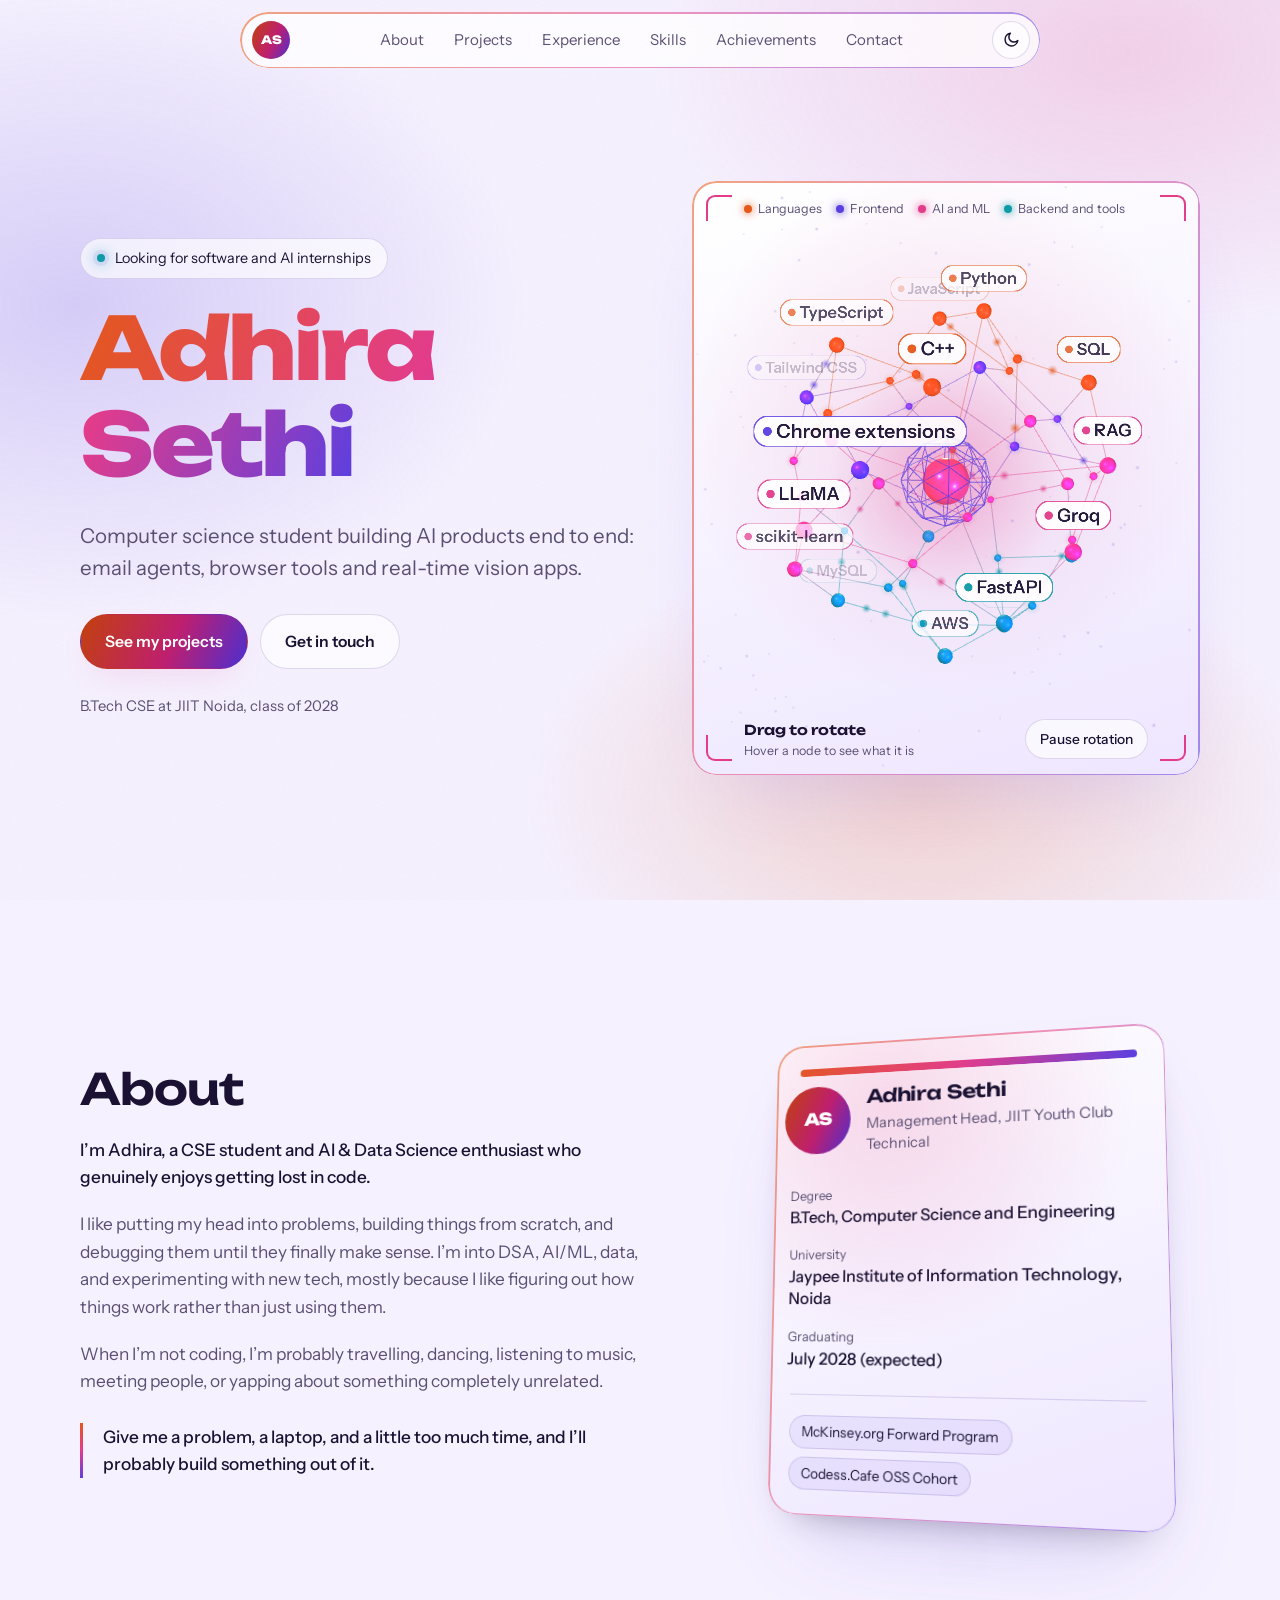
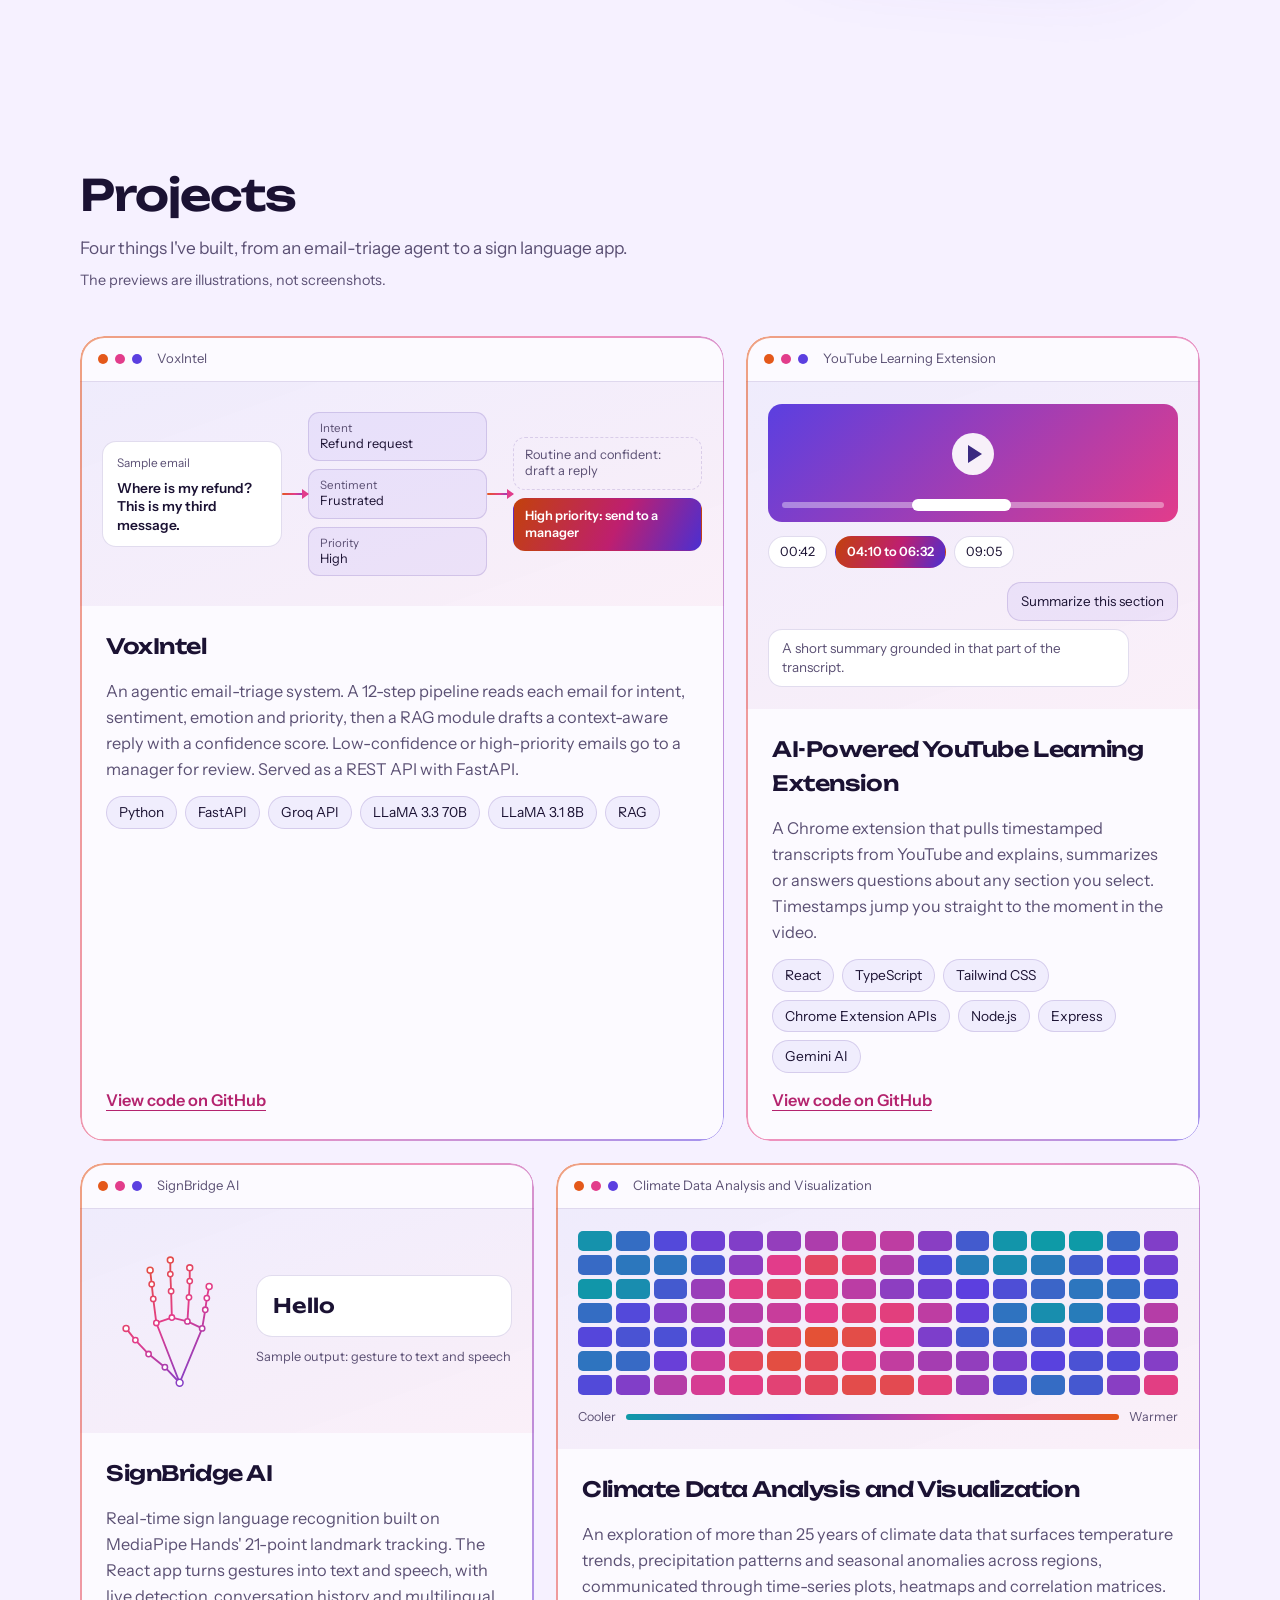
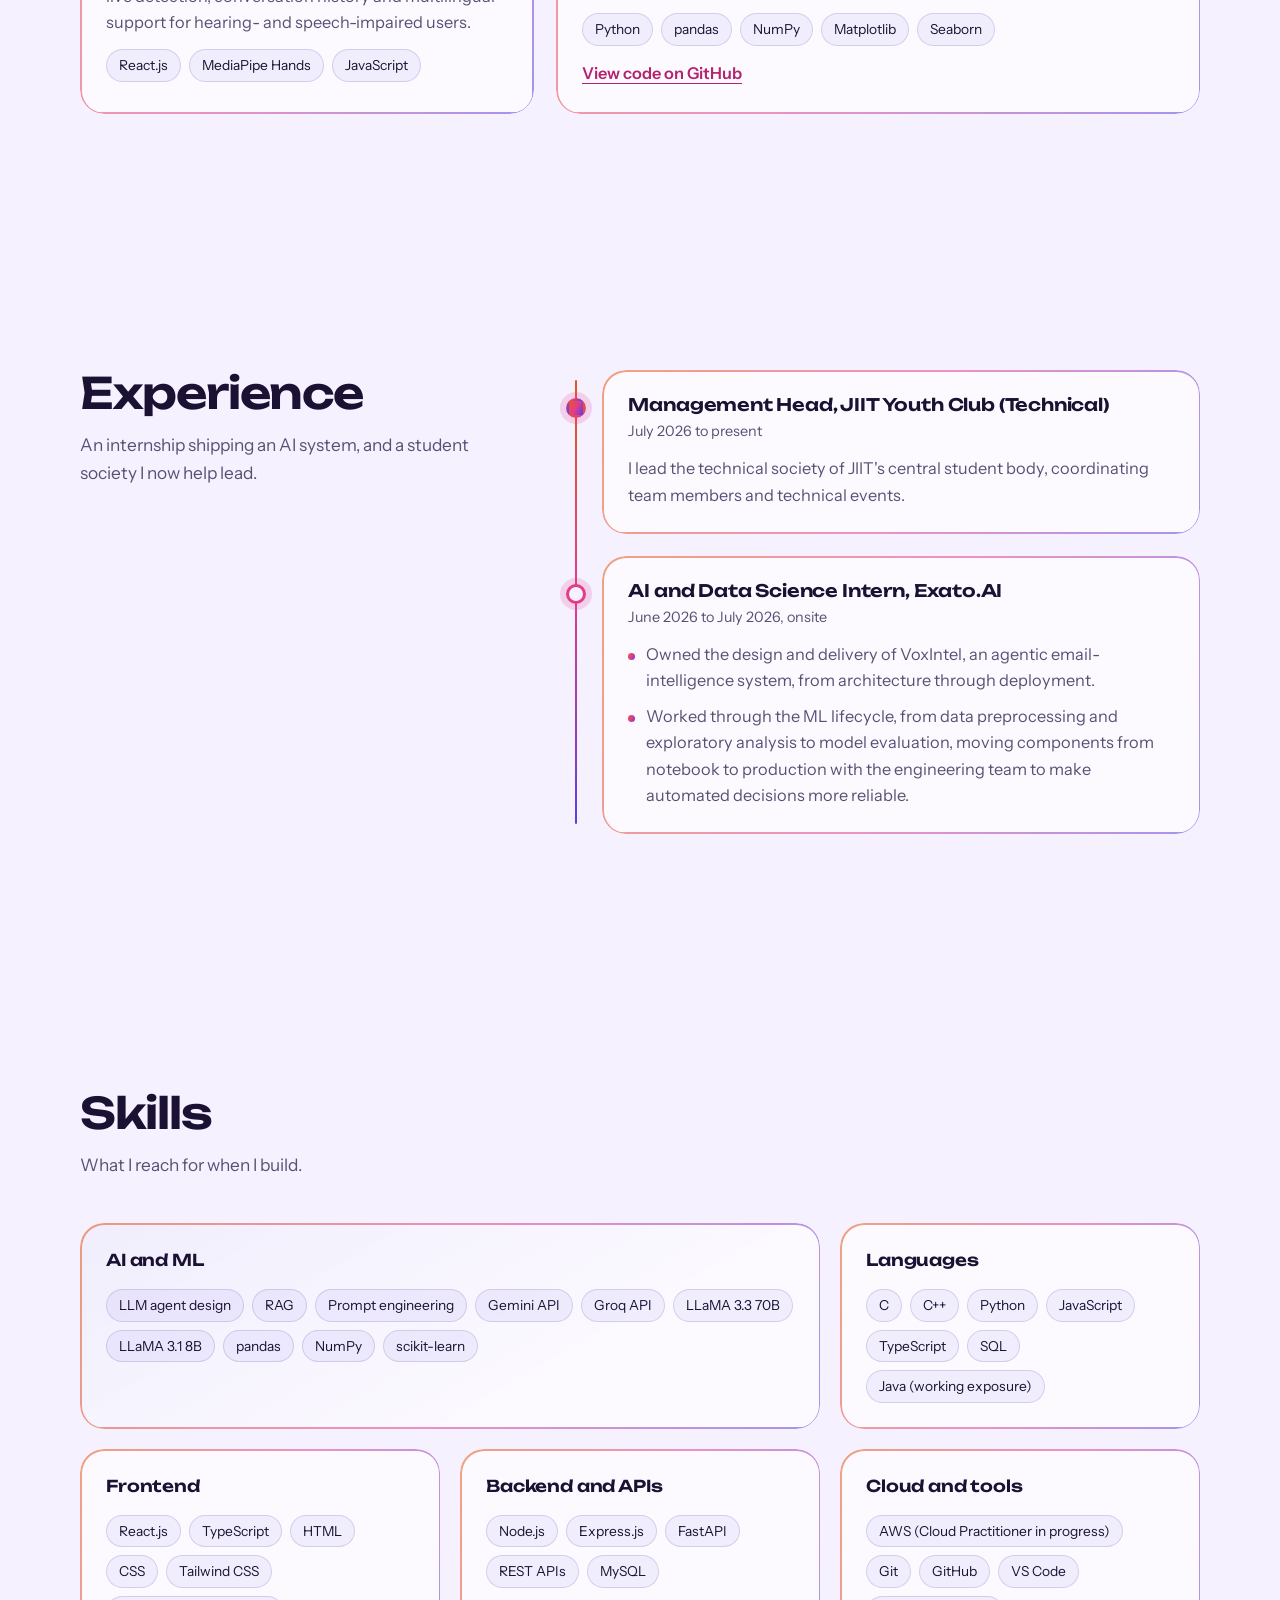
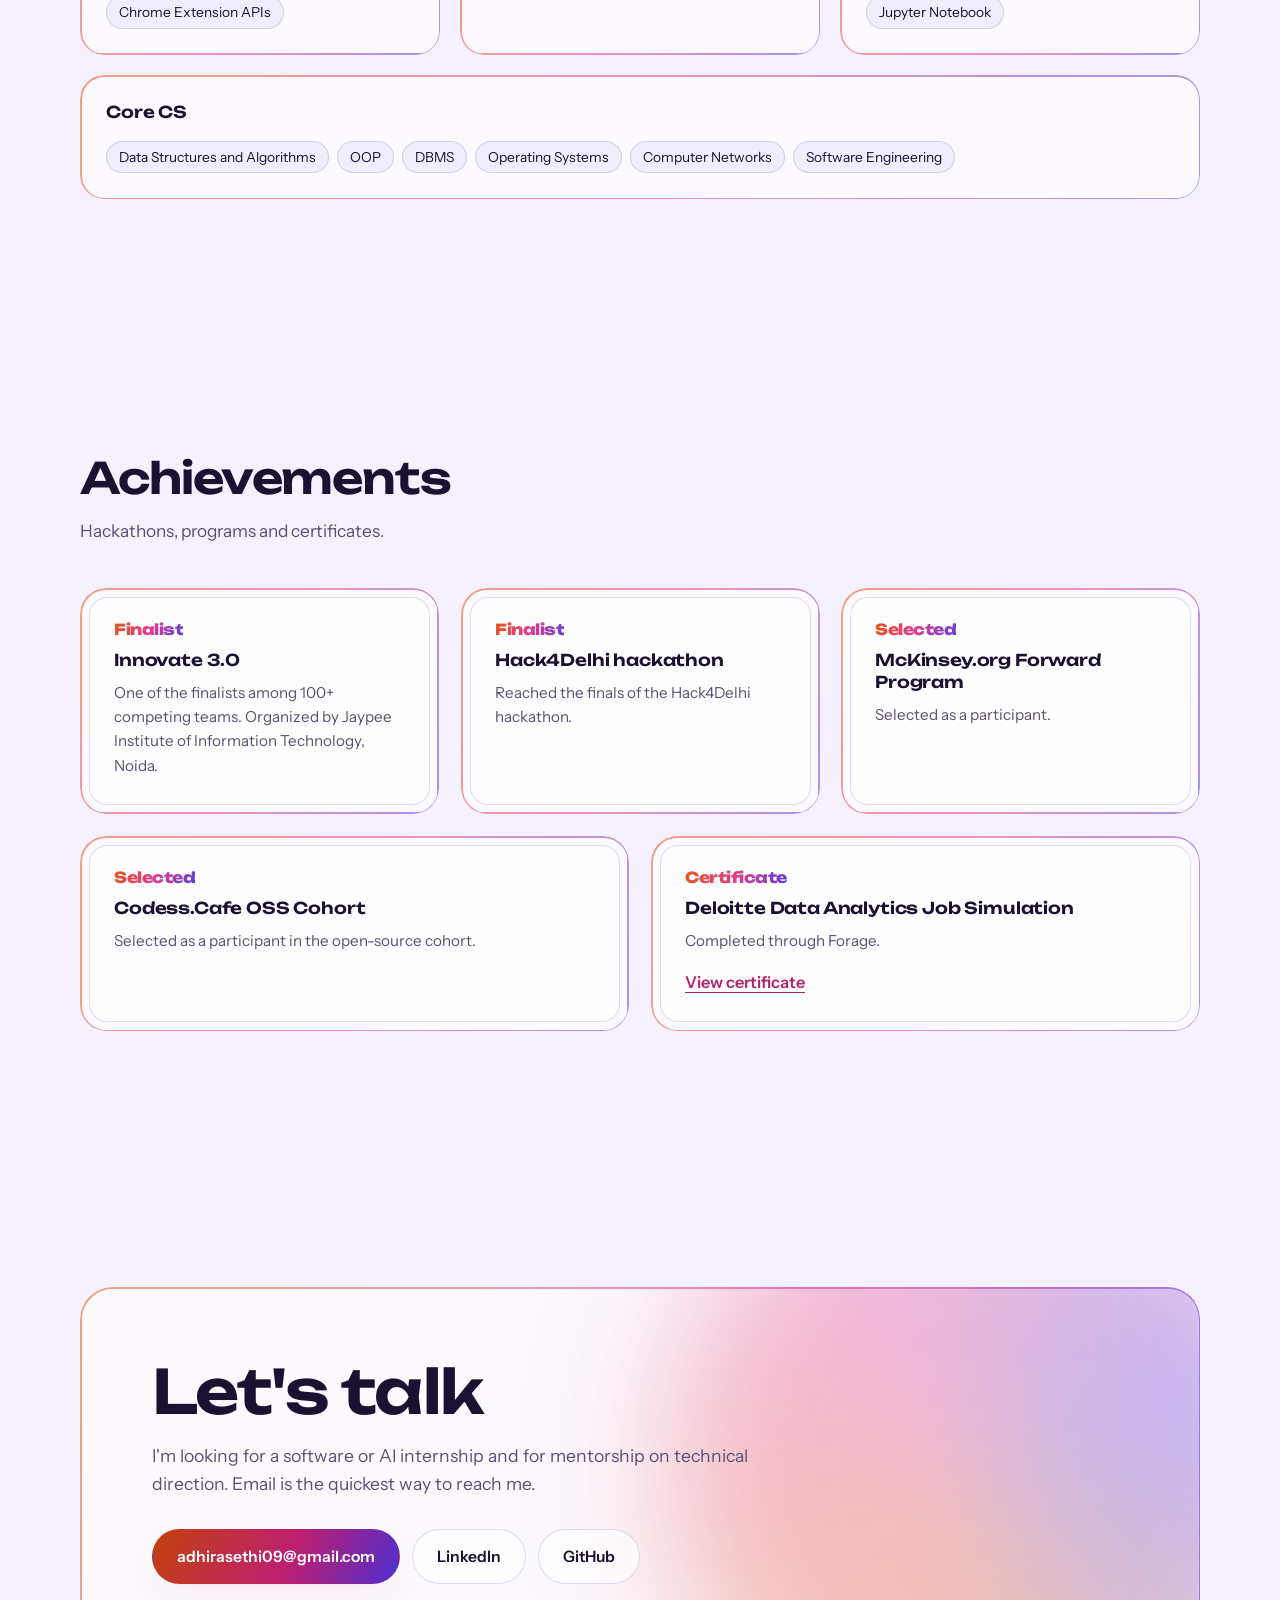
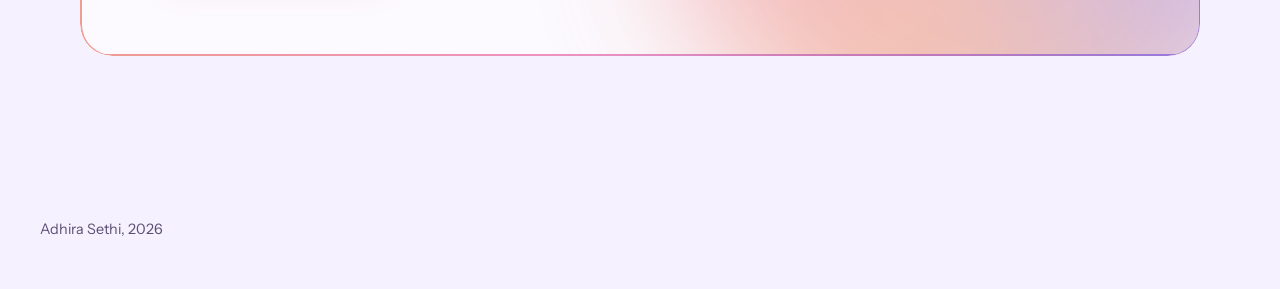
==== commit 42ccf5b1: "Update portfolio about section" ====
--- a/index.html
+++ b/index.html
@@ -130,7 +130,8 @@
 .viewfinder{animation:fade 1s ease both;animation-delay:.35s}
 .stage{position:relative;height:clamp(400px,66vh,640px);border-radius:24px;overflow:hidden;
   background:radial-gradient(circle at 50% 42%,var(--stage-a),transparent 62%),linear-gradient(165deg,var(--stage-b),var(--stage-c));box-shadow:0 40px 80px -40px var(--glow3)}
-.stage canvas{position:absolute;inset:0;width:100%;height:100%;display:block}
+.stage canvas{position:absolute;inset:0;width:100%;height:100%;display:block;touch-action:pan-y;cursor:grab}
+.stage canvas.grabbing{cursor:grabbing}
 .fallback{display:none}
 .stage.no-webgl canvas{display:none}
 .stage.no-webgl .fallback{display:block;position:absolute;inset:20%;border-radius:50%;background:conic-gradient(from 210deg,var(--g1),var(--g2),var(--g3),var(--g1));filter:blur(28px);opacity:.6}
@@ -139,7 +140,11 @@
 .corner.tr{top:14px;right:14px;border-top-width:2px;border-right-width:2px;border-top-right-radius:9px}
 .corner.bl{bottom:14px;left:14px;border-bottom-width:2px;border-left-width:2px;border-bottom-left-radius:9px}
 .corner.br{bottom:14px;right:14px;border-bottom-width:2px;border-right-width:2px;border-bottom-right-radius:9px}
-.hud-top{position:absolute;top:18px;left:52px;right:52px;z-index:2;font-size:.8rem;color:var(--dim)}
+.hud-top{position:absolute;top:18px;left:52px;right:52px;z-index:2;display:flex;flex-wrap:wrap;gap:4px 14px;font-size:.78rem;color:var(--dim)}
+.hud-top li{display:flex;align-items:center;gap:6px}
+.hud-top i{width:8px;height:8px;border-radius:50%;background:var(--c);box-shadow:0 0 8px var(--c)}
+.hud-info{display:grid;gap:2px;min-width:0}
+.hud-info small{color:var(--dim);font-size:.78rem;line-height:1.3}
 .hud{position:absolute;left:52px;right:52px;bottom:16px;z-index:2;display:flex;align-items:center;justify-content:space-between;gap:12px}
 .pose{font-family:"Unbounded",system-ui,sans-serif;font-weight:600;font-size:.86rem}
 .mini-btn{padding:8px 14px;border-radius:999px;border:1px solid var(--line);background:var(--panel);cursor:pointer;font-size:.86rem;font-weight:500;transition:border-color .2s}
@@ -149,6 +154,8 @@
 .about-grid{display:grid;grid-template-columns:minmax(0,1.1fr) minmax(0,.9fr);gap:clamp(32px,5vw,80px);align-items:center}
 .prose{margin-top:22px}
 .prose p{color:var(--dim);font-size:1.08rem;max-width:58ch;margin-bottom:1.1em}
+.prose .lead{color:var(--text);font-weight:500}
+.prose .quote{color:var(--text);font-weight:500;padding-left:20px;border-left:3px solid;border-image:linear-gradient(var(--g1),var(--g2),var(--g3)) 1;margin-top:1.6em;margin-bottom:0}
 .idcard-wrap{display:flex;justify-content:center;perspective:1200px}
 .idcard{--rx:4deg;--ry:-8deg;width:100%;max-width:400px;padding:26px 26px 28px;border-radius:28px;transform-style:preserve-3d;
   background:linear-gradient(160deg,var(--panel-solid),var(--stage-c));box-shadow:0 50px 90px -40px var(--glow3),0 20px 40px -30px rgba(0,0,0,.5)}
@@ -325,16 +332,21 @@
       </div>
 
       <figure class="viewfinder frame">
-        <div class="stage" id="stage" role="img" aria-label="Animated 3D hand made of 21 tracking points, cycling through hand gestures">
+        <div class="stage" id="stage" role="img" aria-label="Interactive 3D network of Adhira's skills: languages, frontend, AI and backend tools connected by glowing links. Drag to rotate.">
           <canvas id="scene"></canvas>
           <div class="fallback" aria-hidden="true"></div>
         </div>
         <span class="corner tl" aria-hidden="true"></span><span class="corner tr" aria-hidden="true"></span>
         <span class="corner bl" aria-hidden="true"></span><span class="corner br" aria-hidden="true"></span>
-        <p class="hud-top" aria-hidden="true">21 landmarks, the points SignBridge AI tracks</p>
+        <ul class="hud-top" aria-hidden="true">
+          <li><i style="--c:var(--g1)"></i>Languages</li>
+          <li><i style="--c:var(--g3)"></i>Frontend</li>
+          <li><i style="--c:var(--g2)"></i>AI and ML</li>
+          <li><i style="--c:var(--cool)"></i>Backend and tools</li>
+        </ul>
         <div class="hud">
-          <span class="pose" id="poseName" aria-hidden="true">Open hand</span>
-          <button class="mini-btn" id="nextPose" type="button" aria-label="Show the next hand gesture">Next gesture</button>
+          <div class="hud-info" aria-hidden="true"><span class="pose" id="nodeName">Drag to rotate</span><small id="nodeCat">Hover a node to see what it is</small></div>
+          <button class="mini-btn" id="rotateBtn" type="button">Pause rotation</button>
         </div>
       </figure>
     </div>
@@ -345,11 +357,10 @@
       <div>
         <h2 class="h2" id="about-h">About</h2>
         <div class="prose">
-          <p>I love coding. There's nothing quite like starting with a blank file and ending up with something that works, and that's what pulled me into computer science. These days I'm most excited by the place where software meets AI and data: taking a messy real-world problem, working out what the data is telling me, and turning it into a product people can actually use.
-
-I like building things end to end. That's meant an agentic email-triage system that decides when to reply and when to hand off to a human, a Chrome extension that turns any YouTube video into something you can question and learn from, and a real-time sign language app built on hand tracking. Along the way I've worked across Python and FastAPI, Node.js and Express, and React with TypeScript.</p>
-
-<p>Outside my own projects, I lead the technical society at JIIT Youth Club, and I'm part of the McKinsey.org Forward Program and the Codess.Cafe open-source cohort. I'm looking for a software or AI internship where I can learn from strong engineers, ship real work and keep growing..</p>
+          <p class="lead">I’m Adhira, a CSE student and AI &amp; Data Science enthusiast who genuinely enjoys getting lost in code.</p>
+          <p>I like putting my head into problems, building things from scratch, and debugging them until they finally make sense. I’m into DSA, AI/ML, data, and experimenting with new tech, mostly because I like figuring out how things work rather than just using them.</p>
+          <p>When I’m not coding, I’m probably travelling, dancing, listening to music, meeting people, or yapping about something completely unrelated.</p>
+          <p class="quote">Give me a problem, a laptop, and a little too much time, and I’ll probably build something out of it.</p>
         </div>
       </div>
       <div class="idcard-wrap">
@@ -662,7 +673,7 @@
     hm.appendChild(frag);
   })();
 
-  /* 3D hand scene */
+  /* 3D skill network */
   (function(){
     var stage=document.getElementById('stage'),canvas=document.getElementById('scene');
     if(!stage||!canvas)return;
@@ -674,20 +685,22 @@
     renderer.setPixelRatio(Math.min(window.devicePixelRatio||1,2));
 
     var animate=!reduce.matches;
+    var autoRotate=true;
     function clamp(v,a,b){return Math.min(b,Math.max(a,v));}
 
     var scene=new THREE.Scene();
     var camera=new THREE.PerspectiveCamera(42,1,.1,100);
-    camera.position.set(0,0,9.2);
+    camera.position.set(0,0,9.6);
 
     var C={g1:new THREE.Color(),g2:new THREE.Color(),g3:new THREE.Color(),cool:new THREE.Color()};
-    var tmpC=new THREE.Color();
-    var FT=[.5,0,.25,.5,.75,1]; /* slot 0 wrist, 1 thumb ... 5 pinky */
-    function colorAt(t,out){
-      if(t<.5){out.lerpColors(C.g1,C.g2,t*2);}else{out.lerpColors(C.g2,C.g3,(t-.5)*2);}
-      return out;
-    }
-    function slotOf(i){return i===0?0:1+Math.floor((i-1)/4);}
+    var tmpC=new THREE.Color(),tmpV=new THREE.Vector3();
+    var CATS=[{key:'g1',name:'Languages'},{key:'g3',name:'Frontend'},{key:'g2',name:'AI and ML'},{key:'cool',name:'Backend and tools'}];
+    var SKILLS=[
+      [0,'Python'],[0,'JavaScript'],[0,'TypeScript'],[0,'C++'],[0,'SQL'],
+      [1,'React'],[1,'Tailwind CSS'],[1,'Chrome extensions'],
+      [2,'RAG'],[2,'LLM agents'],[2,'Gemini'],[2,'LLaMA'],[2,'Groq'],[2,'MediaPipe'],[2,'pandas'],[2,'scikit-learn'],
+      [3,'FastAPI'],[3,'Node.js'],[3,'Express'],[3,'MySQL'],[3,'AWS'],[3,'Git']
+    ];
 
     /* soft round sprite */
     var gc=document.createElement('canvas');gc.width=gc.height=64;
@@ -697,168 +710,259 @@
     var glowTex=new THREE.CanvasTexture(gc);
 
     /* lights */
-    scene.add(new THREE.AmbientLight(0xffffff,.55));
+    scene.add(new THREE.AmbientLight(0xffffff,.6));
     var L1=new THREE.PointLight(0xffffff,1.3,40);L1.position.set(-4,3,6);scene.add(L1);
     var L2=new THREE.PointLight(0xffffff,1.1,40);L2.position.set(5,-3,5);scene.add(L2);
     var L3=new THREE.PointLight(0xffffff,.9,40);L3.position.set(0,3,-5);scene.add(L3);
 
-    /* hand */
-    var hand=new THREE.Group(),inner=new THREE.Group();
-    inner.position.set(.45,-.2,0);
-    hand.add(inner);scene.add(hand);
-
-    var mats=FT.map(function(){return new THREE.MeshStandardMaterial({roughness:.35,metalness:.15});});
+    var spin=new THREE.Group();
+    spin.rotation.x=.32;
+    scene.add(spin);
+
+    /* layout: one node per skill plus a quiet companion node, spread on a sphere in category bands */
+    var R=2.35,seed=7;
+    function rand(){seed=(seed*16807)%2147483647;return (seed-1)/2147483646;}
+    var nodes=[],posOf=[];
+    SKILLS.forEach(function(s){
+      nodes.push({cat:s[0],label:s[1]});
+      nodes.push({cat:s[0],label:null});
+    });
+    var N=nodes.length;
+    nodes.forEach(function(n,i){
+      var y=1-2*(i+.5)/N,r=Math.sqrt(1-y*y),phi=i*2.399963;
+      var rad=n.label?R:R*(.72+rand()*.22);
+      n.pos=new THREE.Vector3(Math.cos(phi)*r*rad,y*rad,Math.sin(phi)*r*rad);
+      posOf.push(n.pos);
+    });
+    posOf.push(new THREE.Vector3(0,0,0)); /* index N is the core */
+
+    function nodeColor(i,out){
+      if(i===N){return out.copy(C.g2);}
+      return out.copy(C[CATS[nodes[i].cat].key]);
+    }
+
+    /* edges: each node links to its 3 nearest neighbours, plus a few spokes to the core */
+    var edgeSet={},edges=[];
+    function addEdge(a,b){var k=a<b?a+'-'+b:b+'-'+a;if(edgeSet[k])return;edgeSet[k]=1;edges.push([a,b]);}
+    for(var a=0;a<N;a++){
+      var ds=[];
+      for(var b=0;b<N;b++){if(b!==a){ds.push([posOf[a].distanceToSquared(posOf[b]),b]);}}
+      ds.sort(function(x,y){return x[0]-y[0];});
+      for(var q=0;q<3;q++){addEdge(a,ds[q][1]);}
+    }
+    [0,10,16,18,20,32].forEach(function(h){addEdge(N,h);});
+    var adj=[];
+    for(var ai=0;ai<=N;ai++){adj.push([]);}
+    edges.forEach(function(e,k){adj[e[0]].push(k);adj[e[1]].push(k);});
+
+    var EL=edges.length,edgePos=new Float32Array(EL*6),edgeCol=new Float32Array(EL*6);
+    edges.forEach(function(e,k){
+      var p=posOf[e[0]],q=posOf[e[1]];
+      edgePos[k*6]=p.x;edgePos[k*6+1]=p.y;edgePos[k*6+2]=p.z;
+      edgePos[k*6+3]=q.x;edgePos[k*6+4]=q.y;edgePos[k*6+5]=q.z;
+    });
+    var edgeGeo=new THREE.BufferGeometry();
+    edgeGeo.setAttribute('position',new THREE.BufferAttribute(edgePos,3));
+    edgeGeo.setAttribute('color',new THREE.BufferAttribute(edgeCol,3));
+    var edgeLines=new THREE.LineSegments(edgeGeo,new THREE.LineBasicMaterial({vertexColors:true,transparent:true,depthWrite:false}));
+    edgeLines.frustumCulled=false;spin.add(edgeLines);
+
+    /* nodes */
+    var mats=CATS.map(function(){return new THREE.MeshStandardMaterial({roughness:.35,metalness:.15});});
     var sphereGeo=new THREE.SphereGeometry(1,20,16);
-    var boneGeo=new THREE.CylinderGeometry(1,1,1,10,1);
-    var CONN=[[0,1],[1,2],[2,3],[3,4],[0,5],[5,6],[6,7],[7,8],[5,9],[9,10],[10,11],[11,12],[9,13],[13,14],[14,15],[15,16],[13,17],[0,17],[17,18],[18,19],[19,20]];
-    var P=[],joints=[],bones=[];
-    for(var i=0;i<21;i++){
-      P.push(new THREE.Vector3());
-      var m=new THREE.Mesh(sphereGeo,mats[slotOf(i)]);
-      var rad=i===0?.12:(i%4===0?.1:.075);
-      m.scale.setScalar(rad);
-      inner.add(m);joints.push(m);
-    }
-    CONN.forEach(function(c){
-      var b=new THREE.Mesh(boneGeo,mats[slotOf(c[1])]);
-      inner.add(b);bones.push(b);
+    var hitGeo=new THREE.SphereGeometry(1,8,6);
+    var hitMat=new THREE.MeshBasicMaterial();
+    var hitMeshes=[],labeled=[];
+    nodes.forEach(function(n,i){
+      n.r=n.label?.1:.055;n.k=1;
+      n.mesh=new THREE.Mesh(sphereGeo,mats[n.cat]);
+      n.mesh.position.copy(n.pos);n.mesh.scale.setScalar(n.r);spin.add(n.mesh);
+      if(n.label){
+        var h=new THREE.Mesh(hitGeo,hitMat);
+        h.position.copy(n.pos);h.scale.setScalar(.3);h.visible=false;h.userData.i=i;
+        spin.add(h);hitMeshes.push(h);labeled.push(i);
+      }
     });
 
-    /* palm fill */
-    var palmIdx=[0,1,5,0,5,9,0,9,13,0,13,17];
-    var palmPos=new Float32Array(palmIdx.length*3);
-    var palmGeo=new THREE.BufferGeometry();
-    palmGeo.setAttribute('position',new THREE.BufferAttribute(palmPos,3));
-    var palm=new THREE.Mesh(palmGeo,new THREE.MeshBasicMaterial({transparent:true,side:THREE.DoubleSide,depthWrite:false}));
-    palm.frustumCulled=false;inner.add(palm);
-
-    /* glow halos */
-    var haloPos=new Float32Array(21*3),haloCol=new Float32Array(21*3);
+    /* node glow */
+    var haloPos=new Float32Array(N*3),haloCol=new Float32Array(N*3);
+    nodes.forEach(function(n,i){haloPos[i*3]=n.pos.x;haloPos[i*3+1]=n.pos.y;haloPos[i*3+2]=n.pos.z;});
     var haloGeo=new THREE.BufferGeometry();
     haloGeo.setAttribute('position',new THREE.BufferAttribute(haloPos,3));
     haloGeo.setAttribute('color',new THREE.BufferAttribute(haloCol,3));
-    var halo=new THREE.Points(haloGeo,new THREE.PointsMaterial({size:1.05,map:glowTex,vertexColors:true,transparent:true,depthWrite:false}));
-    halo.frustumCulled=false;inner.add(halo);
-
-    /* rings */
-    function ring(radius,tube,rx,ry,key){
-      var m=new THREE.Mesh(new THREE.TorusGeometry(radius,tube,8,160),new THREE.MeshBasicMaterial({transparent:true,opacity:.7}));
-      m.rotation.set(rx,ry,0);m.userData.key=key;scene.add(m);return m;
-    }
-    var rings=[ring(2.95,.014,1.15,.3,'g2'),ring(2.4,.012,.35,1.1,'g3'),ring(3.5,.009,1.6,-.5,'g1')];
-
-    /* floating shapes */
-    var floaters=[];
-    function floater(geo,solid,key,pos,speed){
-      var mat=solid?new THREE.MeshStandardMaterial({flatShading:true,roughness:.3,metalness:.3}):new THREE.MeshBasicMaterial({wireframe:true,transparent:true,opacity:.85});
-      var m=new THREE.Mesh(geo,mat);
-      m.position.set(pos[0],pos[1],pos[2]);
-      m.userData={key:key,base:pos.slice(),speed:speed,phase:Math.random()*6.28,solid:solid};
-      scene.add(m);floaters.push(m);
-    }
-    floater(new THREE.IcosahedronGeometry(.3,0),true,'g2',[-2.5,2.3,-.4],.6);
-    floater(new THREE.OctahedronGeometry(.26,0),false,'cool',[2.6,1.7,.6],.8);
-    floater(new THREE.TetrahedronGeometry(.3,0),false,'g2',[2.3,-2.4,-.3],.7);
-    floater(new THREE.TorusKnotGeometry(.2,.065,48,8),true,'g3',[-2.4,-2.1,.7],.9);
-    floater(new THREE.IcosahedronGeometry(.16,0),false,'g1',[.6,3.1,-1],.5);
+    var halo=new THREE.Points(haloGeo,new THREE.PointsMaterial({size:.6,map:glowTex,vertexColors:true,transparent:true,depthWrite:false}));
+    halo.frustumCulled=false;spin.add(halo);
+
+    /* core */
+    var coreMat=new THREE.MeshStandardMaterial({roughness:.25,metalness:.2});
+    var core=new THREE.Mesh(new THREE.SphereGeometry(.34,32,24),coreMat);spin.add(core);
+    var coreWire=new THREE.Mesh(new THREE.IcosahedronGeometry(.62,1),new THREE.MeshBasicMaterial({wireframe:true,transparent:true}));spin.add(coreWire);
+    var coreHalo=new THREE.Sprite(new THREE.SpriteMaterial({map:glowTex,transparent:true,depthWrite:false}));
+    coreHalo.scale.setScalar(3.2);spin.add(coreHalo);
+
+    /* pulses that random-walk along the links */
+    var PN=26,pulses=[],pulsePos=new Float32Array(PN*3),pulseCol=new Float32Array(PN*3);
+    function aim(p,node){
+      var list=adj[node],e=list[Math.floor(Math.random()*list.length)];
+      p.from=node;p.to=edges[e][0]===node?edges[e][1]:edges[e][0];
+    }
+    var pulseGeo=new THREE.BufferGeometry();
+    pulseGeo.setAttribute('position',new THREE.BufferAttribute(pulsePos,3));
+    pulseGeo.setAttribute('color',new THREE.BufferAttribute(pulseCol,3));
+    var pulsePts=new THREE.Points(pulseGeo,new THREE.PointsMaterial({size:.34,map:glowTex,vertexColors:true,transparent:true,depthWrite:false}));
+    pulsePts.frustumCulled=false;spin.add(pulsePts);
+    function setPulseColor(i){
+      nodeColor(pulses[i].from,tmpC);
+      pulseCol[i*3]=tmpC.r;pulseCol[i*3+1]=tmpC.g;pulseCol[i*3+2]=tmpC.b;
+      pulseGeo.attributes.color.needsUpdate=true;
+    }
+    for(var pi=0;pi<PN;pi++){
+      var pl={t:Math.random(),s:.5+Math.random()*.6};
+      aim(pl,Math.floor(Math.random()*(N+1)));
+      pulses.push(pl);
+    }
 
     /* dust */
-    var N=220,dp=new Float32Array(N*3);
-    for(var d=0;d<N;d++){
-      var r=3+Math.random()*4.2,th=Math.random()*6.283,ph=Math.acos(2*Math.random()-1);
-      dp[d*3]=r*Math.sin(ph)*Math.cos(th);dp[d*3+1]=r*Math.sin(ph)*Math.sin(th);dp[d*3+2]=r*Math.cos(ph)-1;
+    var DN=200,dp=new Float32Array(DN*3);
+    for(var d=0;d<DN;d++){
+      var rr=3.4+Math.random()*4,th=Math.random()*6.283,ph=Math.acos(2*Math.random()-1);
+      dp[d*3]=rr*Math.sin(ph)*Math.cos(th);dp[d*3+1]=rr*Math.sin(ph)*Math.sin(th);dp[d*3+2]=rr*Math.cos(ph)-1;
     }
     var dustGeo=new THREE.BufferGeometry();dustGeo.setAttribute('position',new THREE.BufferAttribute(dp,3));
     var dust=new THREE.Points(dustGeo,new THREE.PointsMaterial({size:.09,map:glowTex,transparent:true,depthWrite:false}));
     dust.frustumCulled=false;scene.add(dust);
 
-    /* hand kinematics */
-    var FING=[
-      {mcp:[-.72,.15,0],len:[.7,.45,.4],fan:.12},
-      {mcp:[-.24,.30,0],len:[.78,.5,.42],fan:.03},
-      {mcp:[.24,.20,0],len:[.7,.47,.4],fan:-.05},
-      {mcp:[.70,0,0],len:[.55,.35,.33],fan:-.16}
-    ];
-    var TH_OPEN=[[-.45,-1.15,0],[-.95,-.75,.1],[-1.35,-.35,.15],[-1.65,0,.15]];
-    var TH_FOLD=[[-.45,-1.15,0],[-.85,-.65,.35],[-.7,-.2,.6],[-.3,-.3,.65]];
-    var BEND=[1.2,1.5,1.0];
-    function solve(curl,fan){
-      P[0].set(0,-1.6,0);
-      var k,o,f,c=curl[0];
-      for(k=0;k<4;k++){
-        o=TH_OPEN[k];f=TH_FOLD[k];
-        P[1+k].set(o[0]+(f[0]-o[0])*c,o[1]+(f[1]-o[1])*c,o[2]+(f[2]-o[2])*c);
+    /* labels */
+    function labelTexture(text,color){
+      var dark=isDark(),ratio=2,fs=26*ratio,pad=14*ratio,dot=6*ratio;
+      var font='600 '+fs+'px "Instrument Sans",system-ui,-apple-system,"Segoe UI",sans-serif';
+      var c=document.createElement('canvas'),x=c.getContext('2d');
+      x.font=font;
+      var tw=Math.ceil(x.measureText(text).width);
+      var w=tw+pad*2+dot*2+6*ratio,h=Math.round(fs+pad*1.1),r=h/2;
+      c.width=w;c.height=h;
+      x.font=font;x.textBaseline='middle';
+      x.beginPath();
+      x.moveTo(r,0);x.lineTo(w-r,0);x.arc(w-r,r,r,-Math.PI/2,Math.PI/2);
+      x.lineTo(r,h);x.arc(r,r,r,Math.PI/2,Math.PI*1.5);x.closePath();
+      x.fillStyle=dark?'rgba(22,14,48,.84)':'rgba(255,255,255,.92)';x.fill();
+      x.lineWidth=2*ratio;x.strokeStyle=color.getStyle();x.globalAlpha=.9;x.stroke();x.globalAlpha=1;
+      x.fillStyle=color.getStyle();
+      x.beginPath();x.arc(pad*.9+dot,h/2,dot,0,Math.PI*2);x.fill();
+      x.fillStyle=dark?'#F5F1FF':'#1B1233';
+      x.fillText(text,pad*.9+dot*2+6*ratio,h/2+ratio);
+      var tex=new THREE.CanvasTexture(c);
+      tex.minFilter=THREE.LinearFilter;tex.generateMipmaps=false;
+      return {tex:tex,aspect:w/h};
+    }
+    function buildLabels(){
+      labeled.forEach(function(i){
+        var n=nodes[i];
+        nodeColor(i,tmpC);
+        var L=labelTexture(n.label,tmpC);
+        if(!n.sprite){
+          n.sprite=new THREE.Sprite(new THREE.SpriteMaterial({map:L.tex,transparent:true,depthTest:false,depthWrite:false}));
+          n.sprite.center.set(.5,-.75);n.sprite.renderOrder=10;n.sprite.position.copy(n.pos);spin.add(n.sprite);
+        }else{
+          if(n.sprite.material.map){n.sprite.material.map.dispose();}
+          n.sprite.material.map=L.tex;n.sprite.material.needsUpdate=true;
+        }
+        n.aspect=L.aspect;
+        n.sprite.scale.set(.34*L.aspect,.34,1);
+      });
+    }
+
+    /* interaction */
+    var nameEl=document.getElementById('nodeName'),catEl=document.getElementById('nodeCat'),rotateBtn=document.getElementById('rotateBtn');
+    var DEF_NAME='Drag to rotate',DEF_CAT='Hover a node to see what it is';
+    var hover=-1,drag=null,velY=animate?.16:0;
+    var ray=new THREE.Raycaster(),ndc=new THREE.Vector2();
+    function setHover(h){
+      if(h===hover)return;
+      hover=h;
+      nameEl.textContent=h>=0?nodes[h].label:DEF_NAME;
+      catEl.textContent=h>=0?CATS[nodes[h].cat].name:DEF_CAT;
+      canvas.style.cursor=h>=0?'pointer':'';
+    }
+    function setNdc(e){
+      var r=canvas.getBoundingClientRect();
+      ndc.x=((e.clientX-r.left)/r.width)*2-1;
+      ndc.y=-((e.clientY-r.top)/r.height)*2+1;
+    }
+    function pickHover(){
+      ray.setFromCamera(ndc,camera);
+      var hits=ray.intersectObjects(hitMeshes,false);
+      setHover(hits.length?hits[0].object.userData.i:-1);
+    }
+    canvas.addEventListener('pointerdown',function(e){
+      drag={id:e.pointerId,x:e.clientX,y:e.clientY,t:performance.now()};
+      try{canvas.setPointerCapture(e.pointerId);}catch(err){}
+      canvas.classList.add('grabbing');
+      setNdc(e);pickHover();requestDraw();
+    });
+    canvas.addEventListener('pointermove',function(e){
+      setNdc(e);
+      if(drag&&drag.id===e.pointerId){
+        var dx=e.clientX-drag.x,dy=e.clientY-drag.y,now=performance.now(),dtm=Math.max(now-drag.t,8)/1000;
+        drag.x=e.clientX;drag.y=e.clientY;drag.t=now;
+        spin.rotation.y+=dx*.008;
+        if(e.pointerType!=='touch'){spin.rotation.x=clamp(spin.rotation.x+dy*.006,-.9,.9);}
+        velY=clamp(dx*.008/dtm,-3,3);
       }
-      for(var i=0;i<4;i++){
-        var F=FING[i],cc=curl[i+1],a=F.fan+fan[i],sa=Math.sin(a),ca=Math.cos(a);
-        var x=F.mcp[0],y=F.mcp[1],z=F.mcp[2],base=5+i*4,A=0;
-        P[base].set(x,y,z);
-        for(var s=0;s<3;s++){
-          A+=cc*BEND[s];
-          var dy=Math.cos(A),dz=Math.sin(A),L=F.len[s];
-          x+=-sa*dy*L;y+=ca*dy*L;z+=dz*L;
-          P[base+1+s].set(x,y,z);
+      pickHover();requestDraw();
+    });
+    function endDrag(e){
+      if(drag&&drag.id===e.pointerId){drag=null;canvas.classList.remove('grabbing');}
+    }
+    canvas.addEventListener('pointerup',endDrag);
+    canvas.addEventListener('pointercancel',endDrag);
+    canvas.addEventListener('pointerleave',function(e){
+      if(!drag&&e.pointerType!=='touch'){setHover(-1);requestDraw();}
+    });
+    if(!animate){rotateBtn.hidden=true;}
+    rotateBtn.addEventListener('click',function(){
+      autoRotate=!autoRotate;
+      rotateBtn.textContent=autoRotate?'Pause rotation':'Play rotation';
+    });
+
+    function draw(dt,t,snap){
+      var i,k=snap?1:1-Math.exp(-dt*10),w=animate?1:0;
+      if(!drag){
+        spin.rotation.y+=velY*dt;
+        if(!snap){velY+=((autoRotate&&animate?.16:0)-velY)*(1-Math.exp(-dt*1.8));}
+      }
+      spin.position.y=Math.sin(t*.8)*.05*w;
+      for(i=0;i<PN;i++){
+        var p=pulses[i];
+        if(animate&&!snap){
+          p.t+=dt*p.s;
+          if(p.t>=1){aim(p,p.to);p.t-=1;setPulseColor(i);}
         }
+        var pa=posOf[p.from],pb=posOf[p.to];
+        pulsePos[i*3]=pa.x+(pb.x-pa.x)*p.t;
+        pulsePos[i*3+1]=pa.y+(pb.y-pa.y)*p.t;
+        pulsePos[i*3+2]=pa.z+(pb.z-pa.z)*p.t;
       }
-    }
-
-    var POSES=[
-      {name:'Open hand',curl:[0,0,0,0,0],fan:[.02,0,-.02,-.05]},
-      {name:'I love you',curl:[0,0,1,1,0],fan:[.12,0,0,-.14]},
-      {name:'Peace',curl:[1,0,0,1,1],fan:[.17,-.09,0,0]},
-      {name:'Point',curl:[1,0,1,1,1],fan:[0,0,0,0]},
-      {name:'Closed fist',curl:[1,1,1,1,1],fan:[0,0,0,0]}
-    ];
-    var poseIdx=0,cur={curl:POSES[0].curl.slice(),fan:POSES[0].fan.slice()},use=[0,0,0,0,0];
-    var poseName=document.getElementById('poseName'),nextBtn=document.getElementById('nextPose');
-    var ptr={x:0,y:0,tx:0,ty:0};
-    window.addEventListener('pointermove',function(e){
-      ptr.tx=(e.clientX/window.innerWidth-.5)*2;ptr.ty=(e.clientY/window.innerHeight-.5)*2;
-    },{passive:true});
-
-    var Y=new THREE.Vector3(0,1,0),tmp=new THREE.Vector3();
-    function updateBone(m,a,b){
-      tmp.subVectors(b,a);var len=tmp.length()||.0001;
-      m.position.addVectors(a,b).multiplyScalar(.5);
-      m.quaternion.setFromUnitVectors(Y,tmp.normalize());
-      m.scale.set(.03,len,.03);
-    }
-
-    function draw(dt,t,snap){
-      var tgt=POSES[poseIdx],k=snap?1:1-Math.exp(-dt*5.5),i;
-      for(i=0;i<5;i++){cur.curl[i]+=(tgt.curl[i]-cur.curl[i])*k;}
-      for(i=0;i<4;i++){cur.fan[i]+=(tgt.fan[i]-cur.fan[i])*k;}
-      var w=animate?1:0;
-      for(i=0;i<5;i++){use[i]=clamp(cur.curl[i]+Math.sin(t*1.7+i*.9)*.035*w,0,1);}
-      solve(use,cur.fan);
-      for(i=0;i<21;i++){
-        joints[i].position.copy(P[i]);
-        haloPos[i*3]=P[i].x;haloPos[i*3+1]=P[i].y;haloPos[i*3+2]=P[i].z;
+      pulseGeo.attributes.position.needsUpdate=true;
+      coreWire.rotation.x+=dt*.3;coreWire.rotation.y+=dt*.4;
+      core.scale.setScalar(1+Math.sin(t*2)*.05*w);
+      dust.rotation.y+=dt*.03;
+      spin.updateMatrixWorld(true);
+      for(i=0;i<labeled.length;i++){
+        var n=nodes[labeled[i]];
+        tmpV.copy(n.pos).applyMatrix4(spin.matrixWorld);
+        var f=clamp((tmpV.z/R+1)/2,0,1),o=clamp((f-.32)/.4,0,1),hov=labeled[i]===hover;
+        n.k+=((hov?1.8:1)-n.k)*k;
+        n.mesh.scale.setScalar(n.r*n.k);
+        n.sprite.material.opacity=hov?1:o*.95;
+        var sc=.34*(hov?1.2:1);
+        n.sprite.scale.set(sc*n.aspect,sc,1);
       }
-      haloGeo.attributes.position.needsUpdate=true;
-      for(i=0;i<CONN.length;i++){updateBone(bones[i],P[CONN[i][0]],P[CONN[i][1]]);}
-      for(i=0;i<palmIdx.length;i++){
-        var p=P[palmIdx[i]];palmPos[i*3]=p.x;palmPos[i*3+1]=p.y;palmPos[i*3+2]=p.z;
-      }
-      palmGeo.attributes.position.needsUpdate=true;
-
-      var k2=snap?1:1-Math.exp(-dt*3);
-      ptr.x+=(ptr.tx-ptr.x)*k2;ptr.y+=(ptr.ty-ptr.y)*k2;
-      hand.rotation.y=-.35+Math.sin(t*.45)*.35*w+ptr.x*.5;
-      hand.rotation.x=-.1+ptr.y*.3+Math.sin(t*.35)*.05*w;
-      hand.position.y=Math.sin(t*.9)*.08*w;
-      for(i=0;i<rings.length;i++){
-        rings[i].rotation.z+=dt*(.22+i*.09)*(i%2?-1:1);
-        rings[i].rotation.x+=dt*.05;
-      }
-      for(i=0;i<floaters.length;i++){
-        var f=floaters[i],u=f.userData;
-        f.position.y=u.base[1]+Math.sin(t*u.speed+u.phase)*.22*w;
-        f.rotation.x+=dt*.5*u.speed;f.rotation.y+=dt*.7*u.speed;
-      }
-      dust.rotation.y+=dt*.03;
       renderer.render(scene,camera);
     }
+
+    var raf=0,running=false,last=0,inView=true;
+    function requestDraw(){if(!running){draw(0,performance.now()/1000,true);}}
 
     function applyTheme(){
       var cs=getComputedStyle(root),dark=isDark(),i;
@@ -866,64 +970,63 @@
       C.g2.set(cs.getPropertyValue('--g2').trim());
       C.g3.set(cs.getPropertyValue('--g3').trim());
       C.cool.set(cs.getPropertyValue('--cool').trim());
-      for(i=0;i<FT.length;i++){
-        colorAt(FT[i],tmpC);
-        mats[i].color.copy(tmpC);mats[i].emissive.copy(tmpC);mats[i].emissiveIntensity=dark?.6:.22;
+      for(i=0;i<CATS.length;i++){
+        var col=C[CATS[i].key];
+        mats[i].color.copy(col);mats[i].emissive.copy(col);mats[i].emissiveIntensity=dark?.65:.25;
       }
-      for(i=0;i<21;i++){
-        colorAt(FT[slotOf(i)],tmpC);
+      for(i=0;i<N;i++){
+        nodeColor(i,tmpC);
         haloCol[i*3]=tmpC.r;haloCol[i*3+1]=tmpC.g;haloCol[i*3+2]=tmpC.b;
       }
       haloGeo.attributes.color.needsUpdate=true;
       halo.material.blending=dark?THREE.AdditiveBlending:THREE.NormalBlending;
-      halo.material.opacity=dark?.6:.28;halo.material.needsUpdate=true;
-      palm.material.color.copy(C.g2);palm.material.opacity=dark?.16:.13;
-      rings.forEach(function(r){r.material.color.copy(C[r.userData.key]);r.material.opacity=dark?.7:.6;});
-      floaters.forEach(function(f){
-        f.material.color.copy(C[f.userData.key]);
-        if(f.userData.solid){f.material.emissive.copy(C[f.userData.key]);f.material.emissiveIntensity=dark?.35:.12;}
+      halo.material.opacity=dark?.55:.25;halo.material.needsUpdate=true;
+      edges.forEach(function(e,k){
+        nodeColor(e[0],tmpC);edgeCol[k*6]=tmpC.r;edgeCol[k*6+1]=tmpC.g;edgeCol[k*6+2]=tmpC.b;
+        nodeColor(e[1],tmpC);edgeCol[k*6+3]=tmpC.r;edgeCol[k*6+4]=tmpC.g;edgeCol[k*6+5]=tmpC.b;
       });
+      edgeGeo.attributes.color.needsUpdate=true;
+      edgeLines.material.blending=dark?THREE.AdditiveBlending:THREE.NormalBlending;
+      edgeLines.material.opacity=dark?.42:.42;edgeLines.material.needsUpdate=true;
+      coreMat.color.copy(C.g2);coreMat.emissive.copy(C.g1);coreMat.emissiveIntensity=dark?.8:.35;
+      coreWire.material.color.copy(C.g3);coreWire.material.opacity=dark?.6:.55;
+      coreHalo.material.color.copy(C.g2);coreHalo.material.opacity=dark?.85:.35;
+      coreHalo.material.blending=dark?THREE.AdditiveBlending:THREE.NormalBlending;coreHalo.material.needsUpdate=true;
+      pulsePts.material.blending=dark?THREE.AdditiveBlending:THREE.NormalBlending;
+      pulsePts.material.opacity=dark?1:.9;pulsePts.material.needsUpdate=true;
+      for(i=0;i<PN;i++){setPulseColor(i);}
       dust.material.color.copy(dark?C.cool:C.g3);
       dust.material.blending=dark?THREE.AdditiveBlending:THREE.NormalBlending;
-      dust.material.opacity=dark?.75:.45;dust.material.needsUpdate=true;
+      dust.material.opacity=dark?.7:.4;dust.material.needsUpdate=true;
       L1.color.copy(C.g2);L2.color.copy(C.g3);L3.color.copy(dark?C.cool:C.g1);
-      if(!running){draw(0,performance.now()/1000,true);}
+      buildLabels();
+      requestDraw();
     }
 
     function resize(){
       var w=stage.clientWidth,h=stage.clientHeight;if(!w||!h)return;
       renderer.setSize(w,h,false);
       camera.aspect=w/h;
-      camera.position.z=9.2*Math.max(1,.95/camera.aspect);
+      camera.position.z=9.6*Math.max(1,.95/camera.aspect);
       camera.updateProjectionMatrix();
-      if(!running){draw(0,performance.now()/1000,true);}
-    }
-
-    var raf=0,running=false,last=0,nextSwitch=0,inView=true;
-    function setPose(i){
-      poseIdx=(i+POSES.length)%POSES.length;
-      poseName.textContent=POSES[poseIdx].name;
-      if(!running){draw(0,performance.now()/1000,true);}
+      requestDraw();
     }
     function loop(now){
       if(!running)return;
       var dt=Math.min((now-last)/1000,.05);last=now;
-      if(now>nextSwitch){setPose(poseIdx+1);nextSwitch=now+3400;}
       draw(dt,now/1000,false);
       raf=requestAnimationFrame(loop);
     }
     function start(){
       if(running||!animate)return;
-      running=true;last=performance.now();nextSwitch=last+3000;
+      running=true;last=performance.now();
       raf=requestAnimationFrame(loop);
     }
     function stop(){running=false;cancelAnimationFrame(raf);}
-    nextBtn.addEventListener('click',function(){
-      setPose(poseIdx+1);nextSwitch=performance.now()+5000;
-    });
 
     applyTheme();
     resize();
+    if(document.fonts&&document.fonts.ready){document.fonts.ready.then(function(){buildLabels();requestDraw();});}
     window.addEventListener('themechange',applyTheme);
     if('ResizeObserver' in window){new ResizeObserver(resize).observe(stage);}else{window.addEventListener('resize',resize);}
     if('IntersectionObserver' in window){
